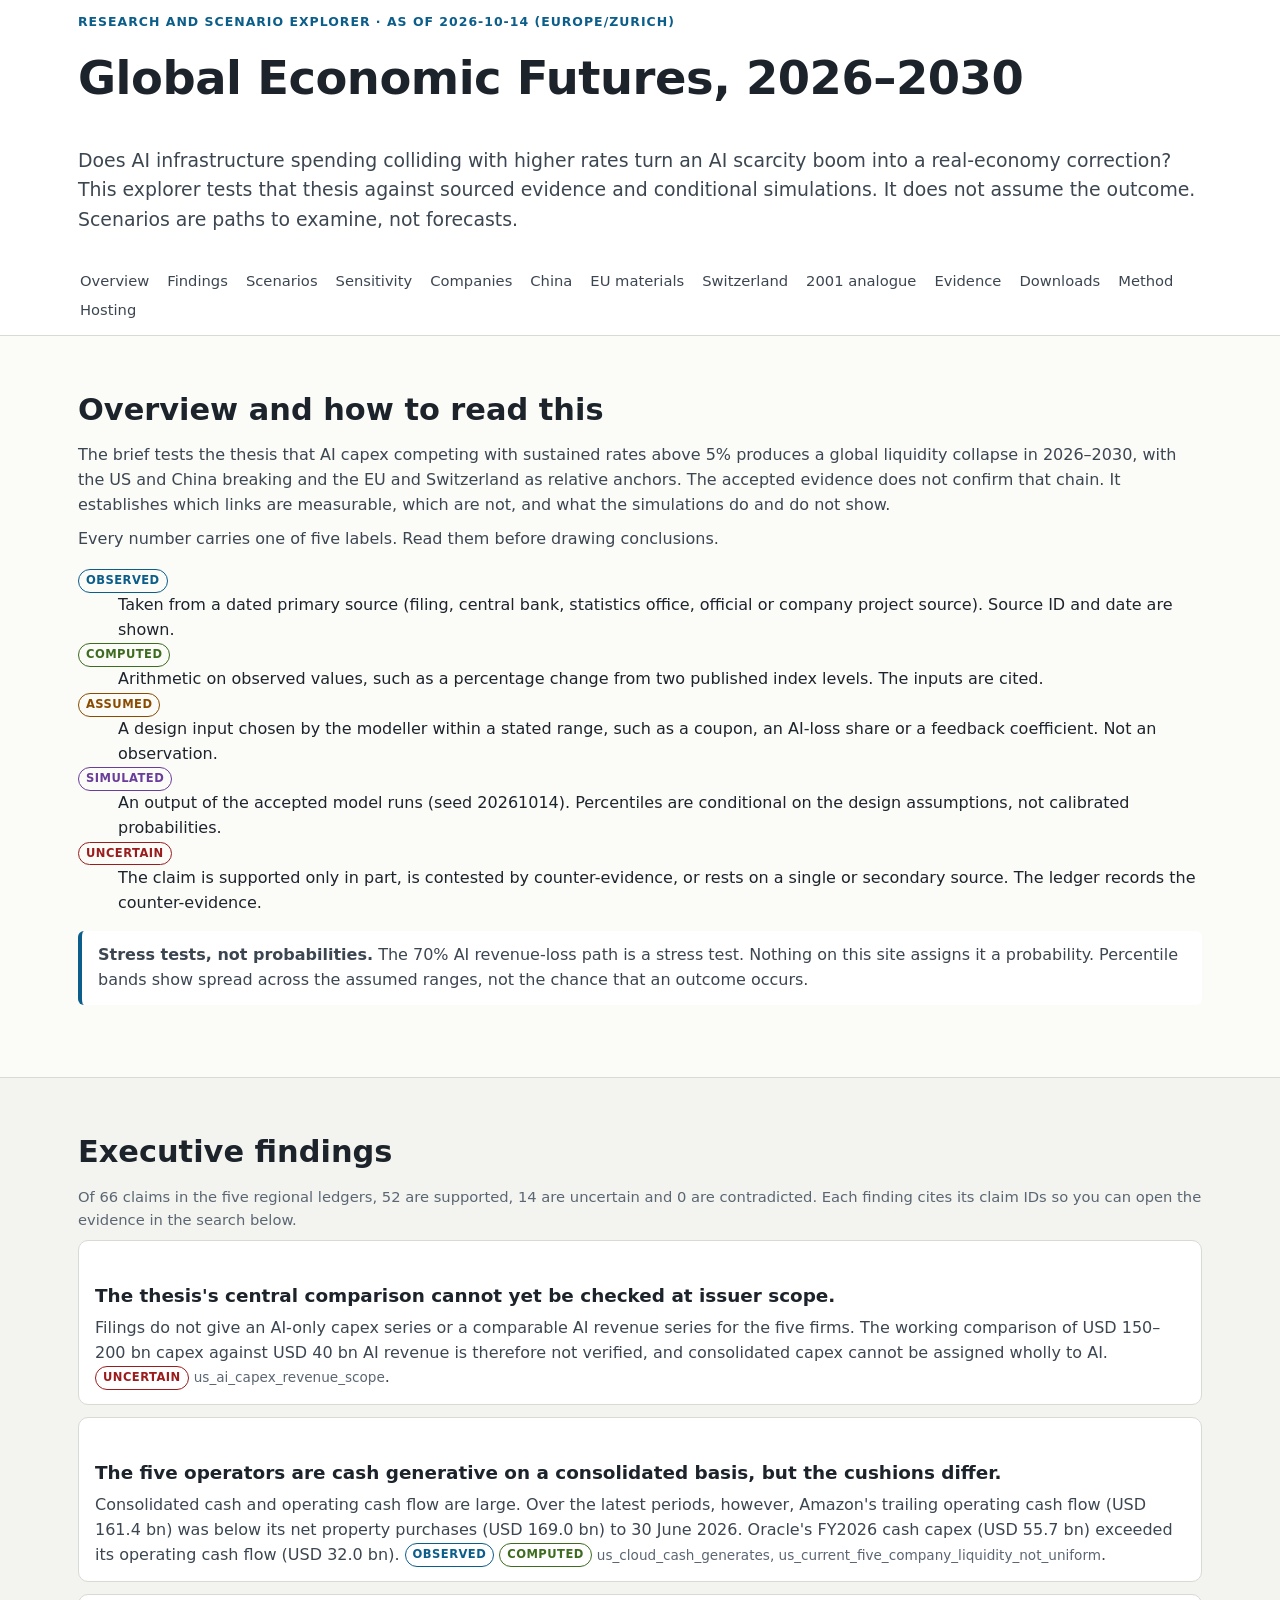
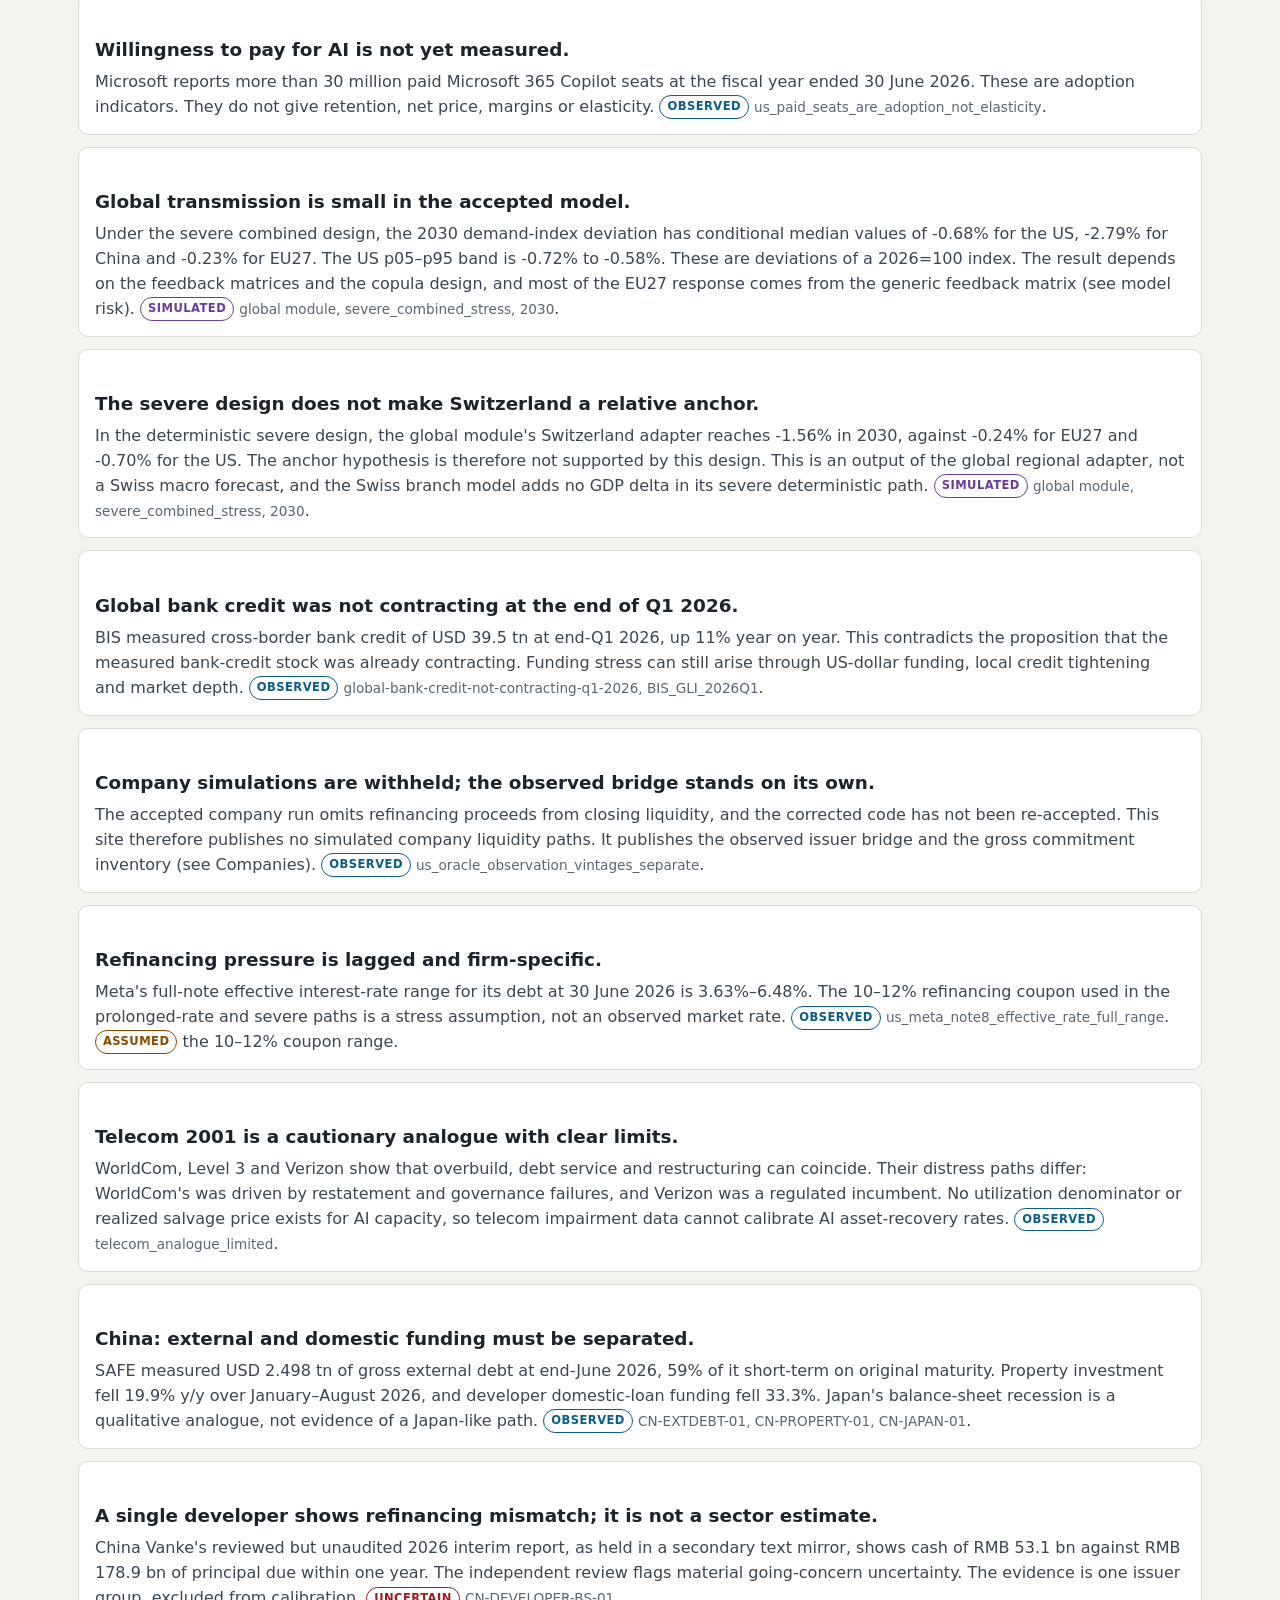
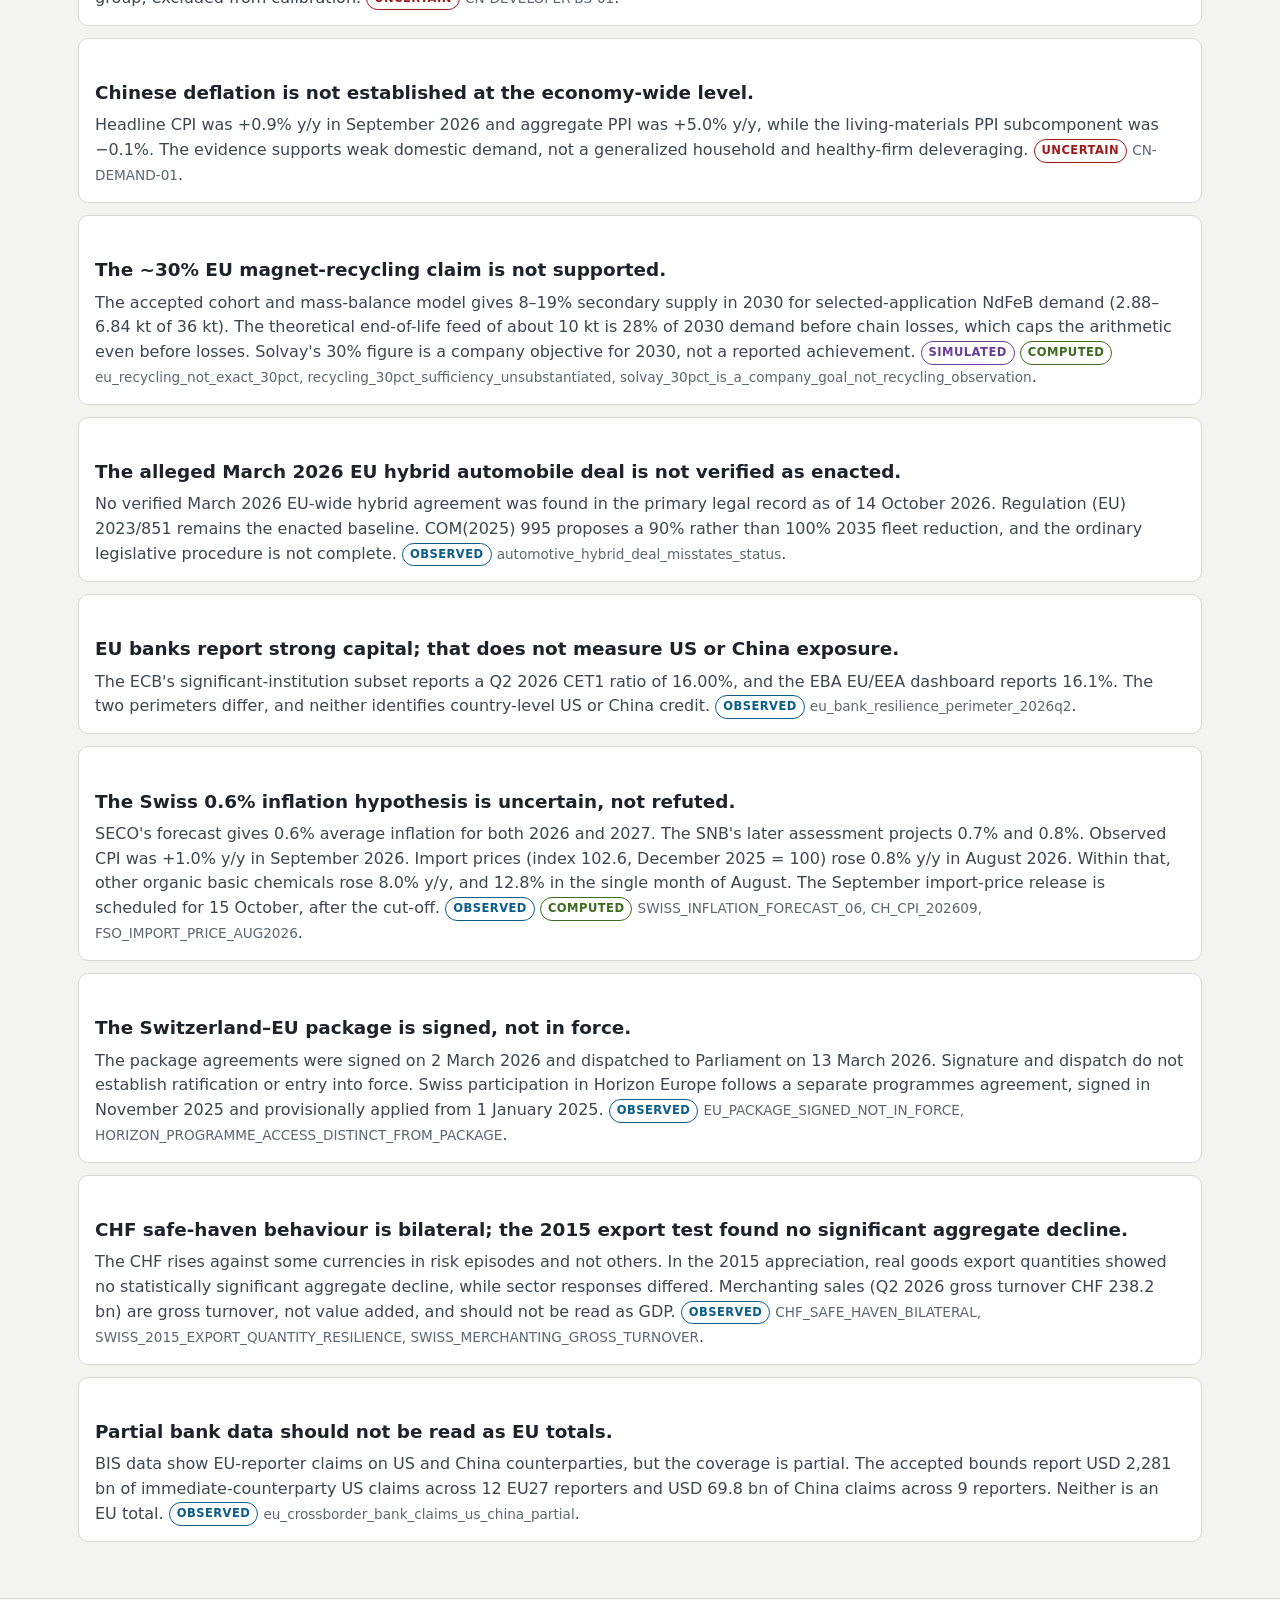
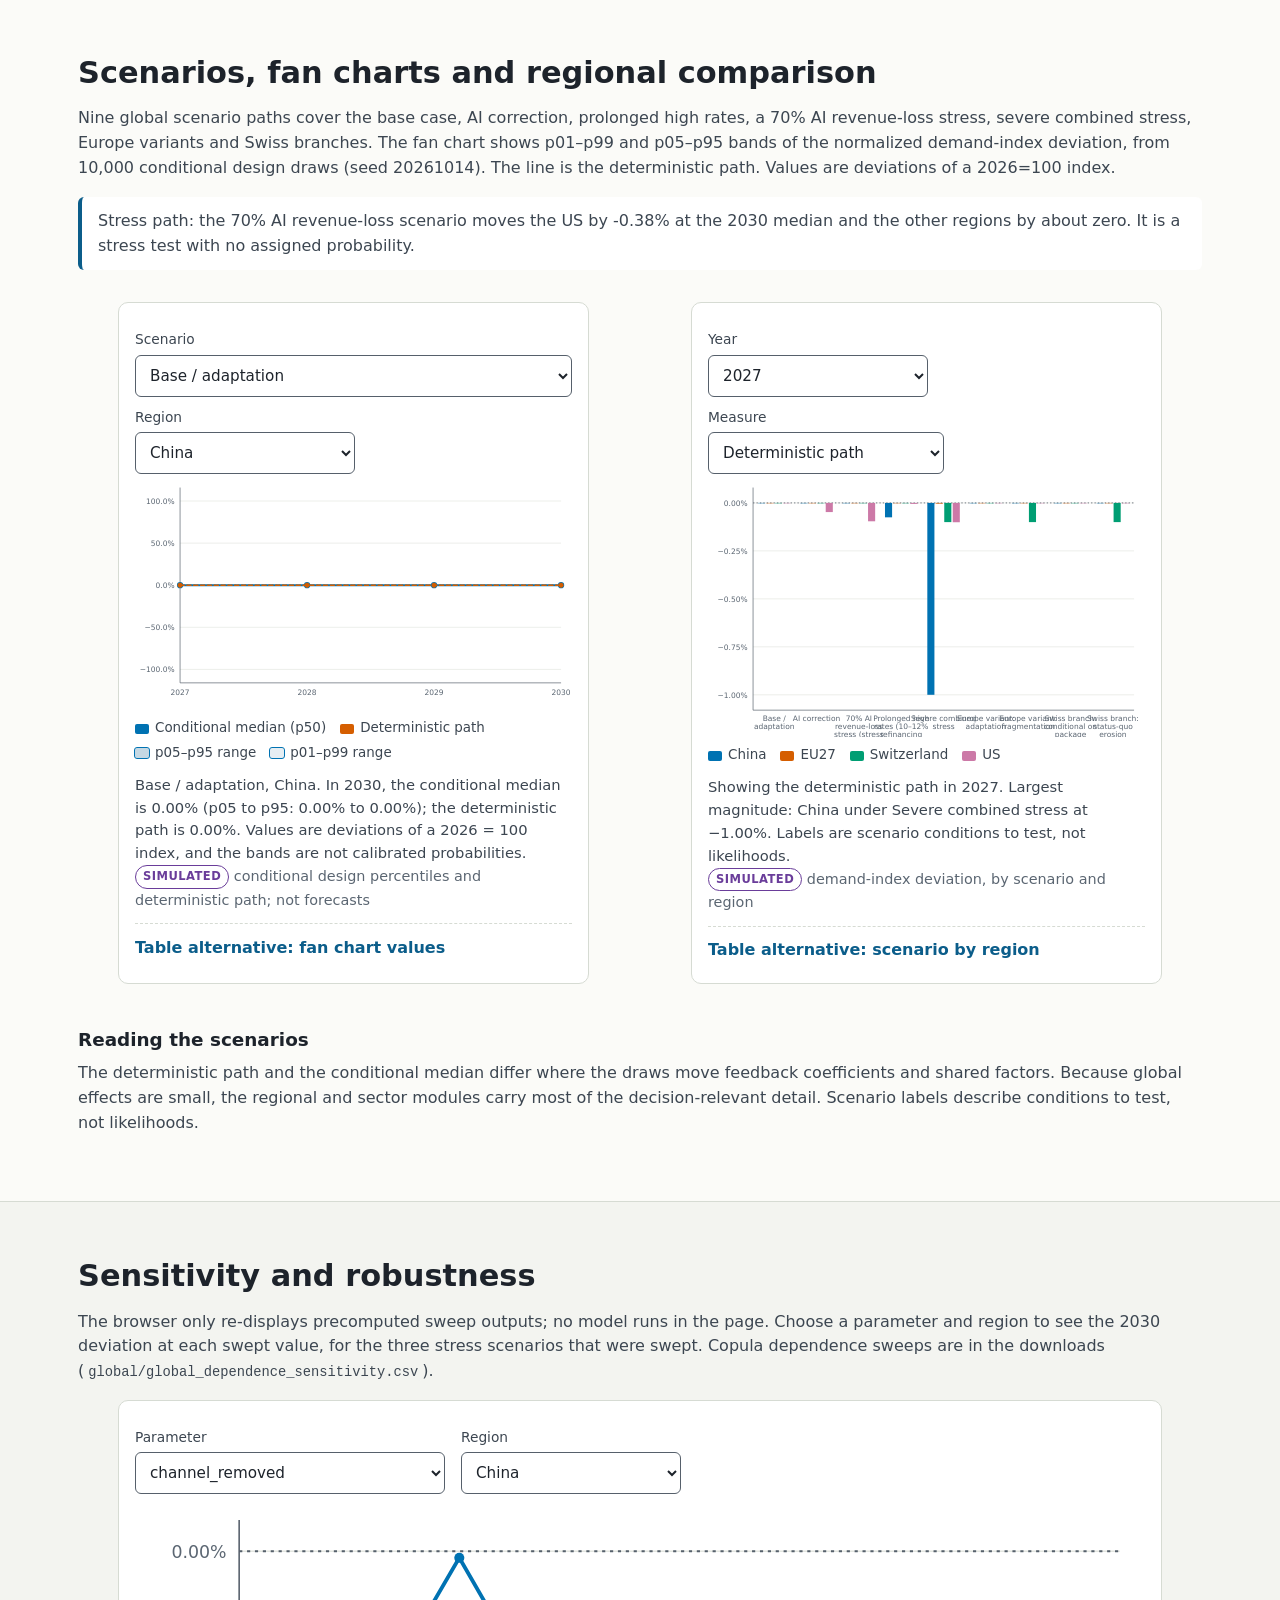
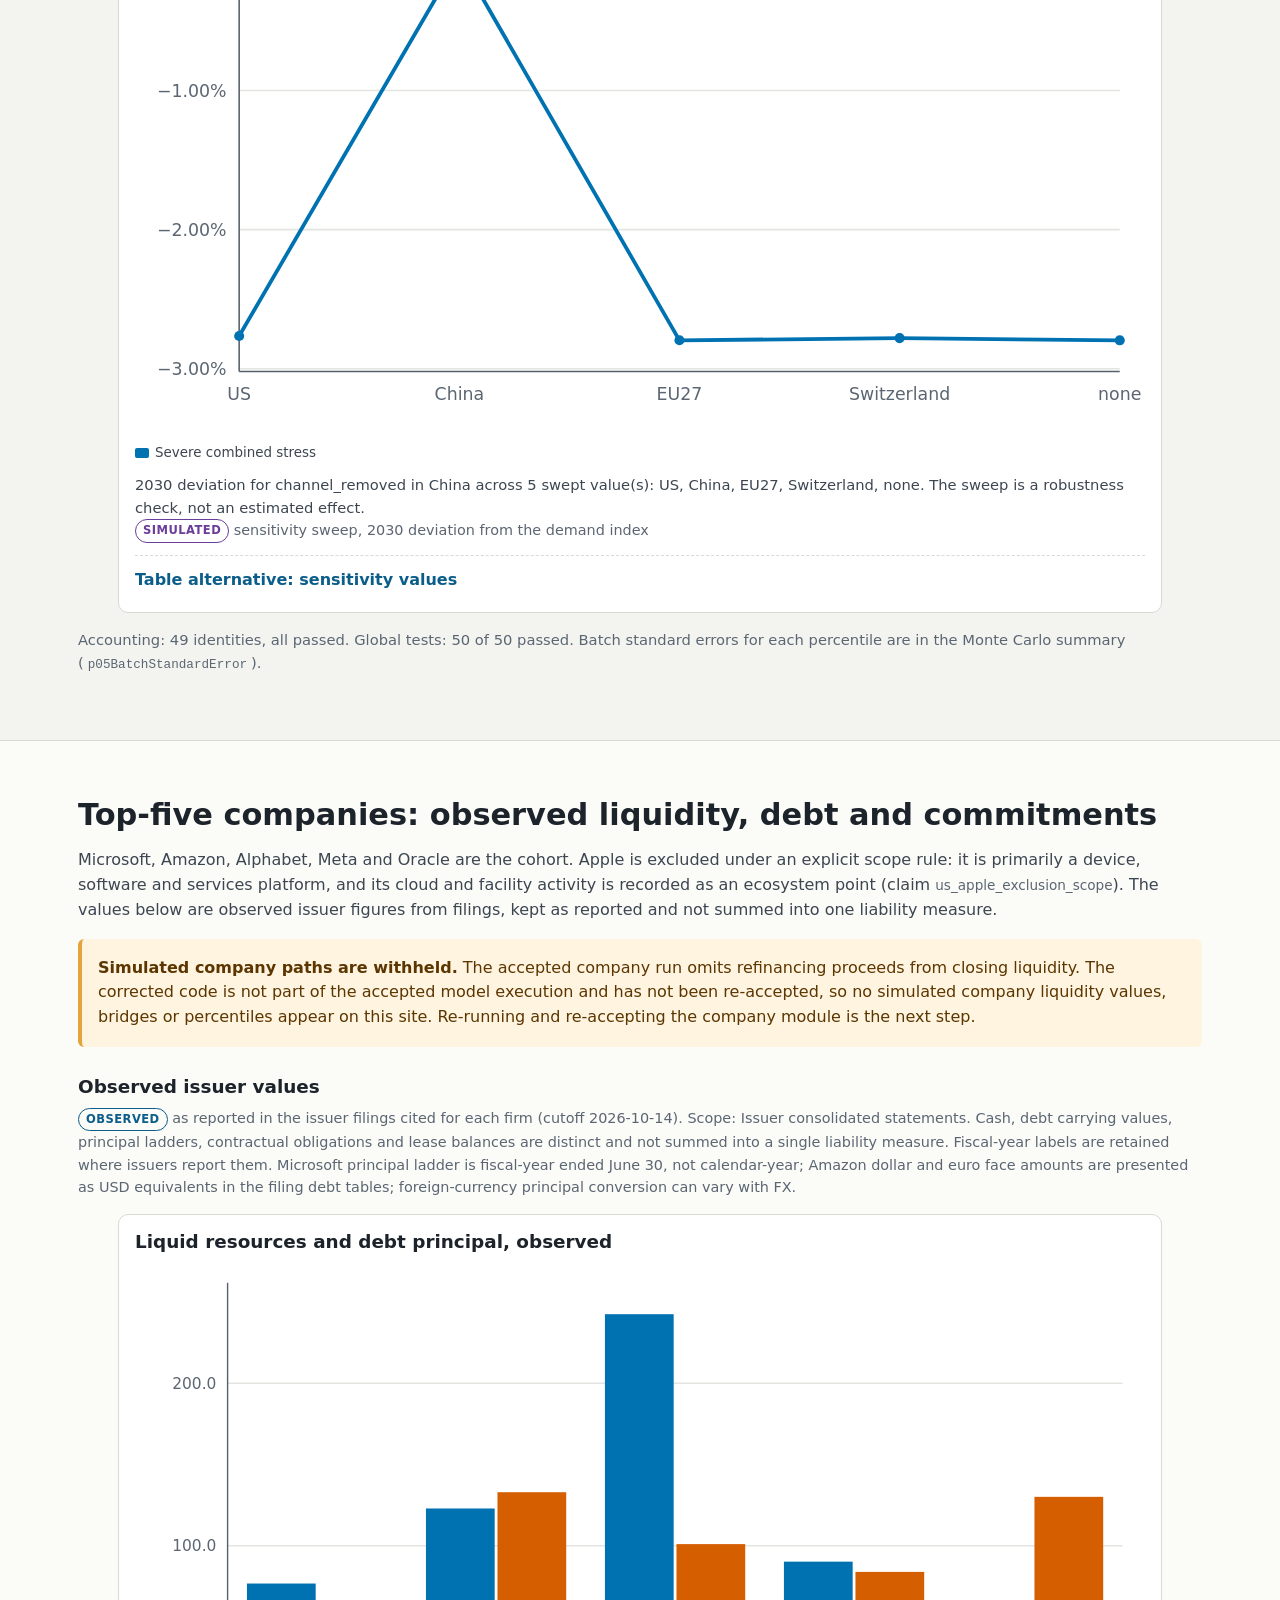
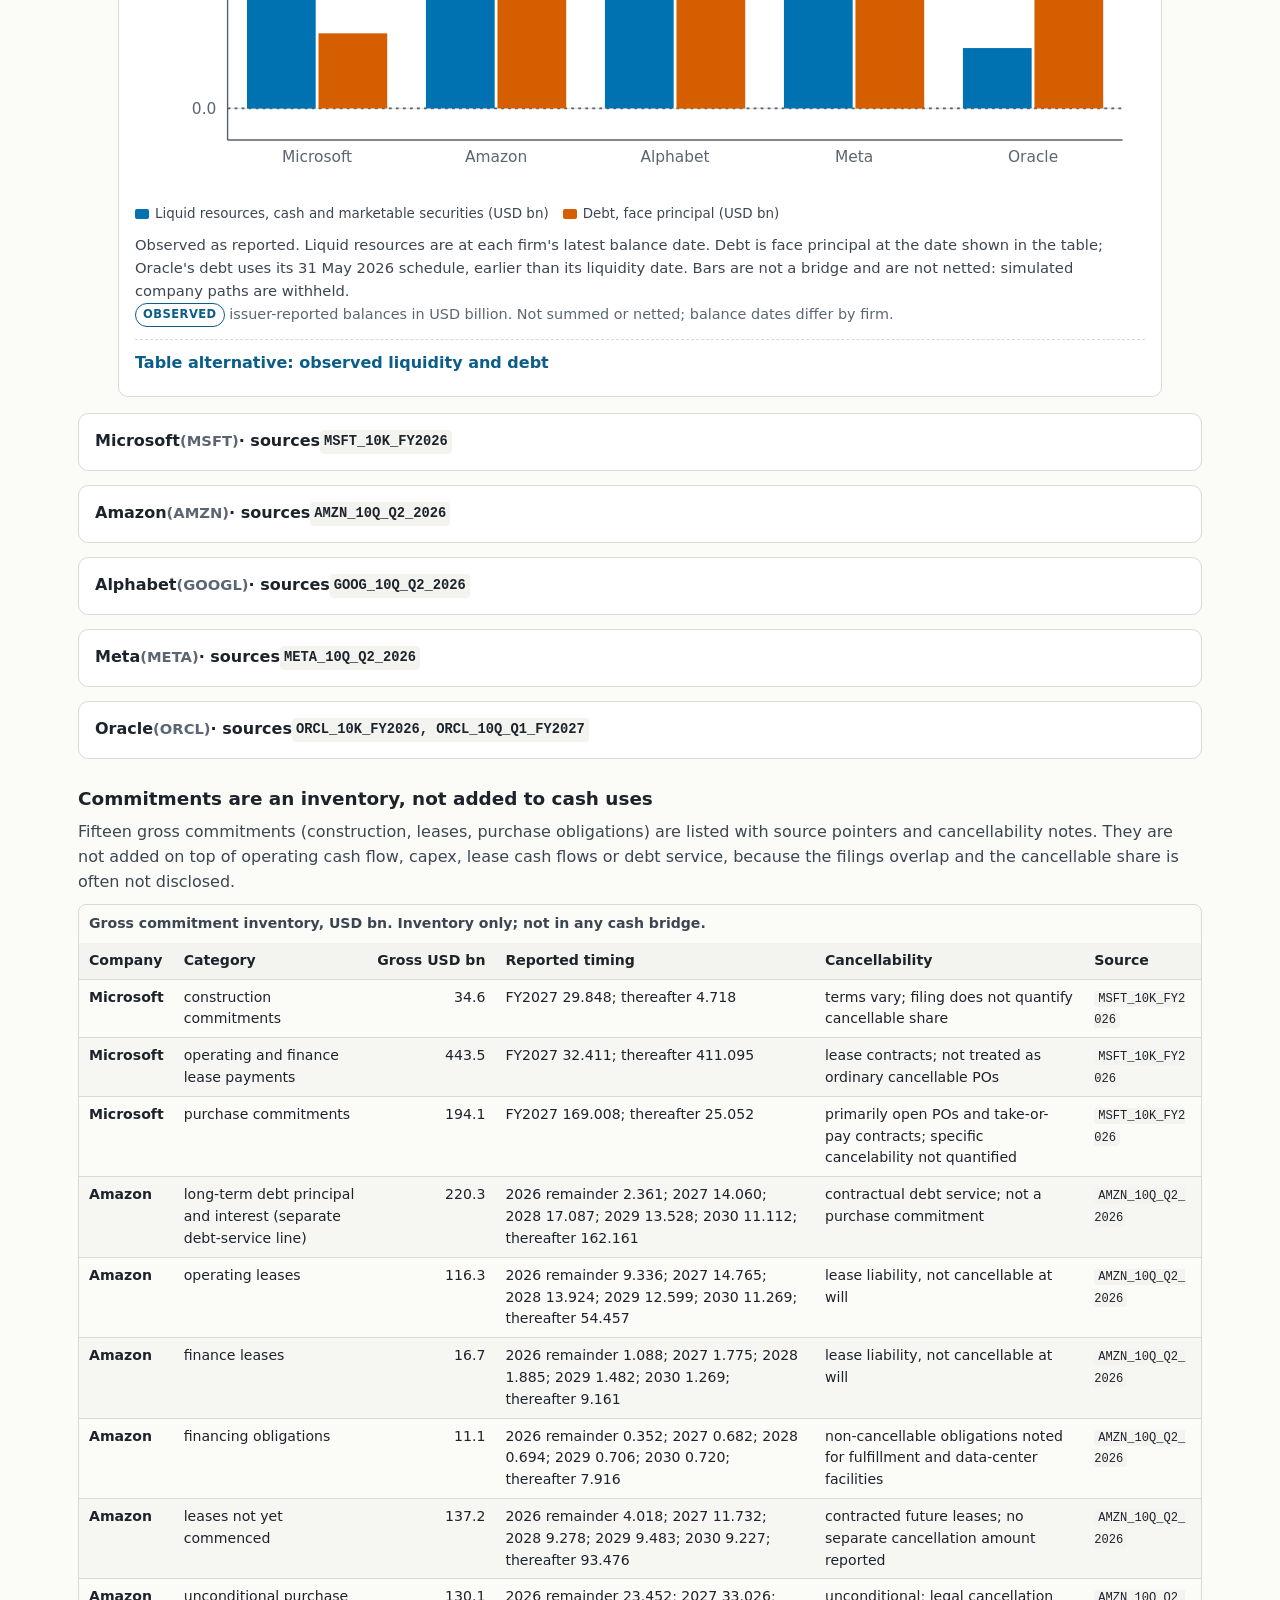
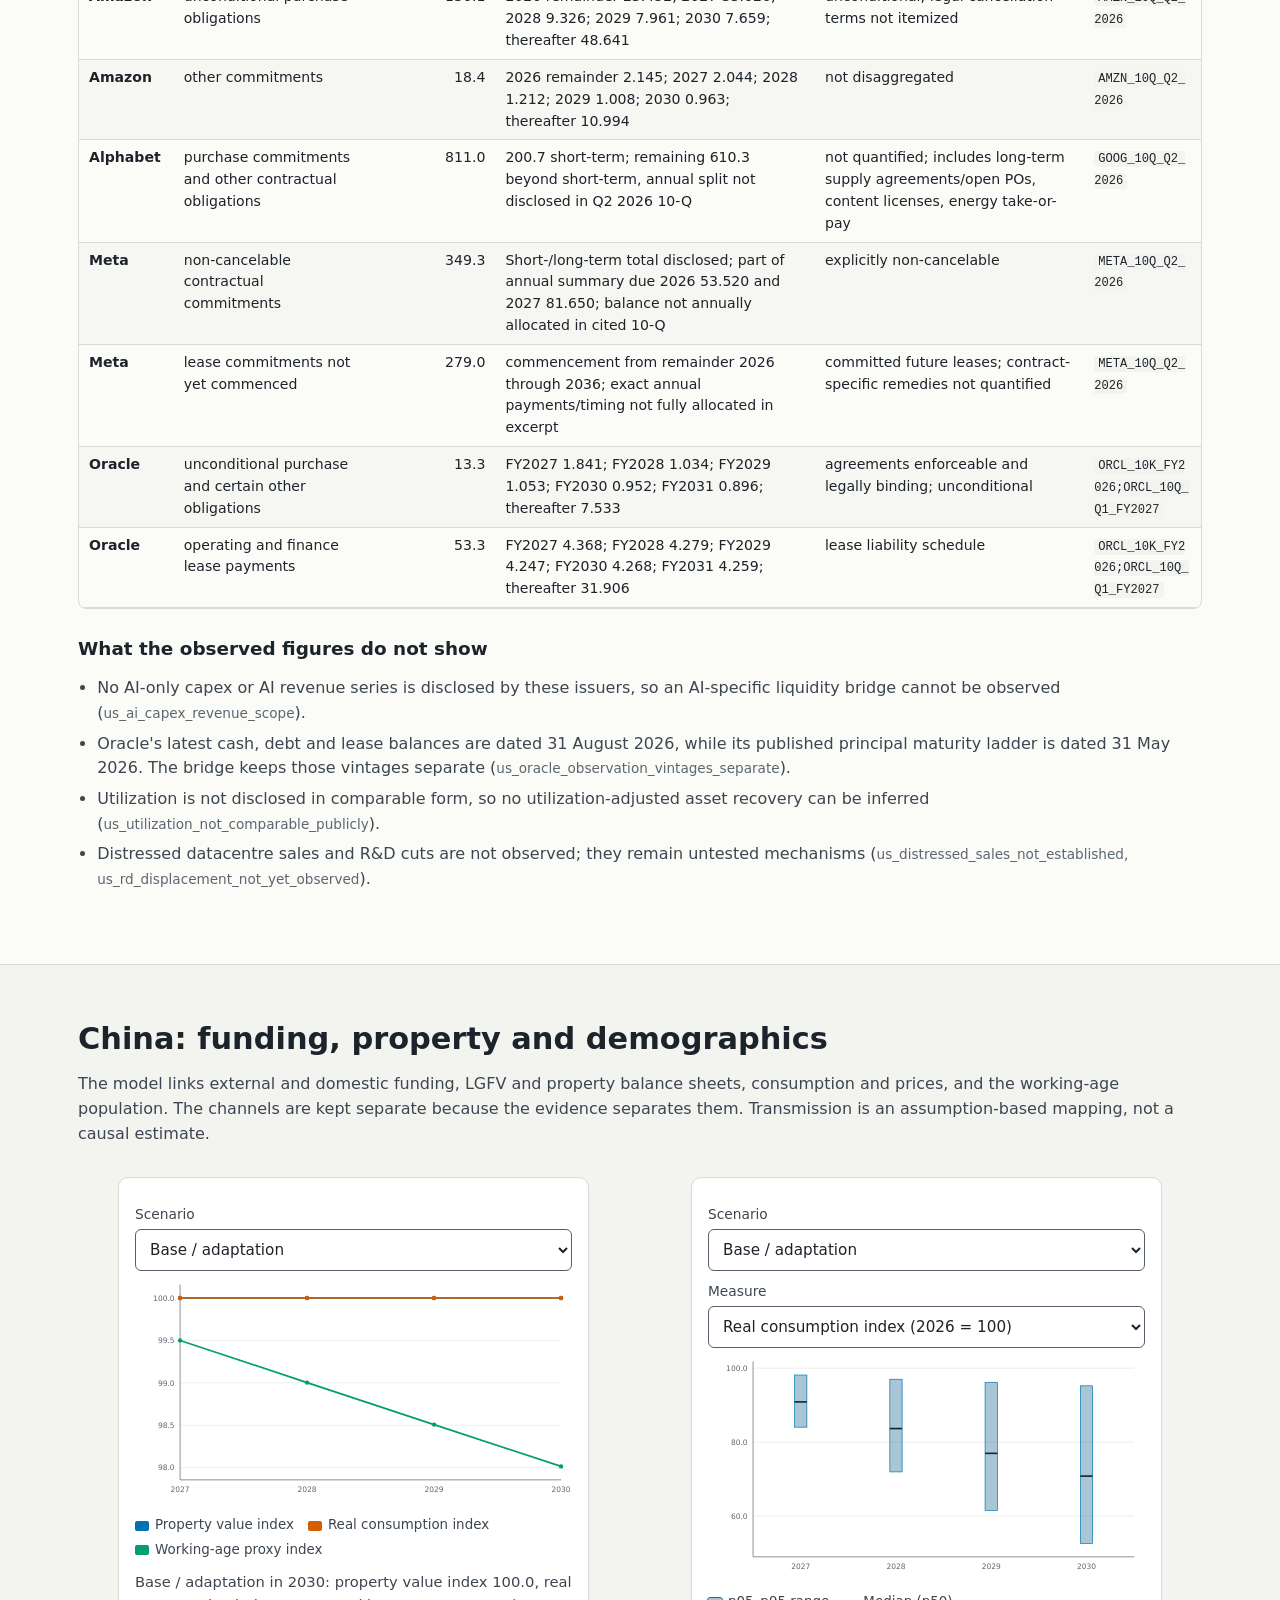
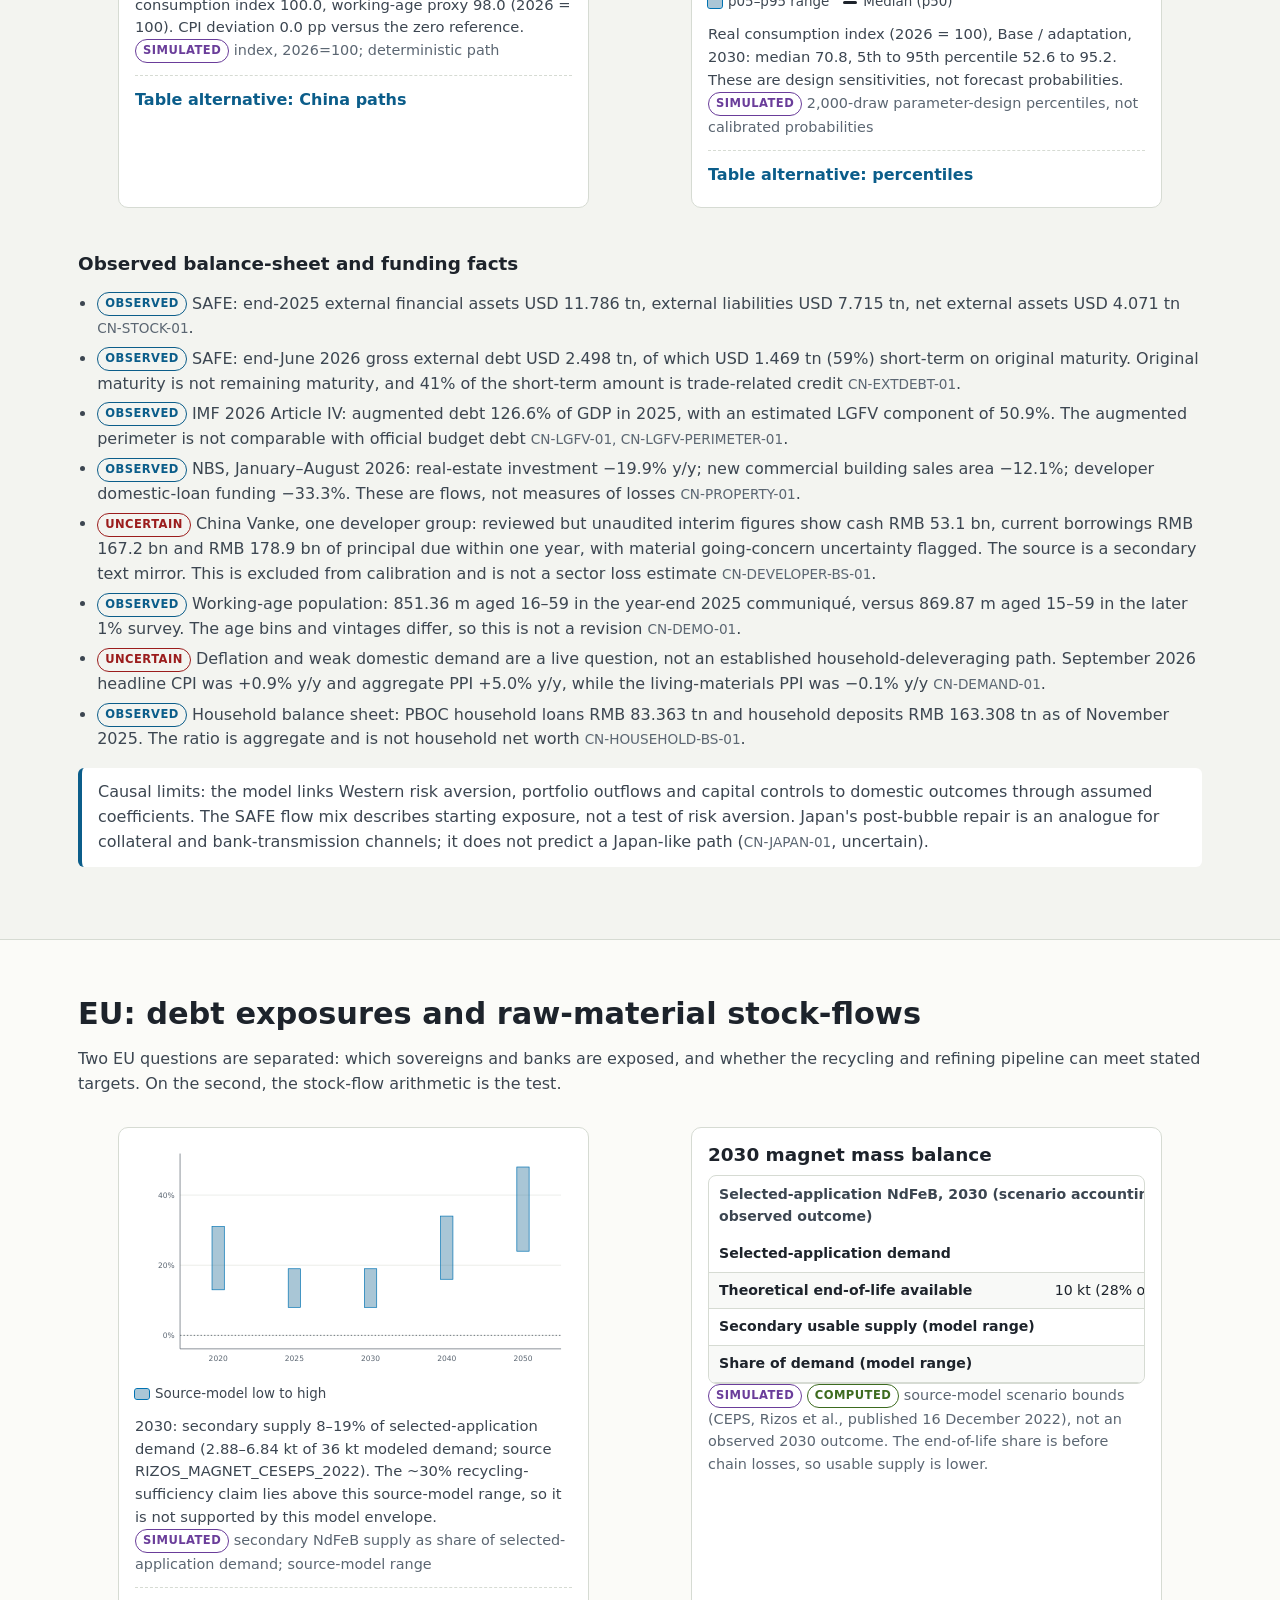
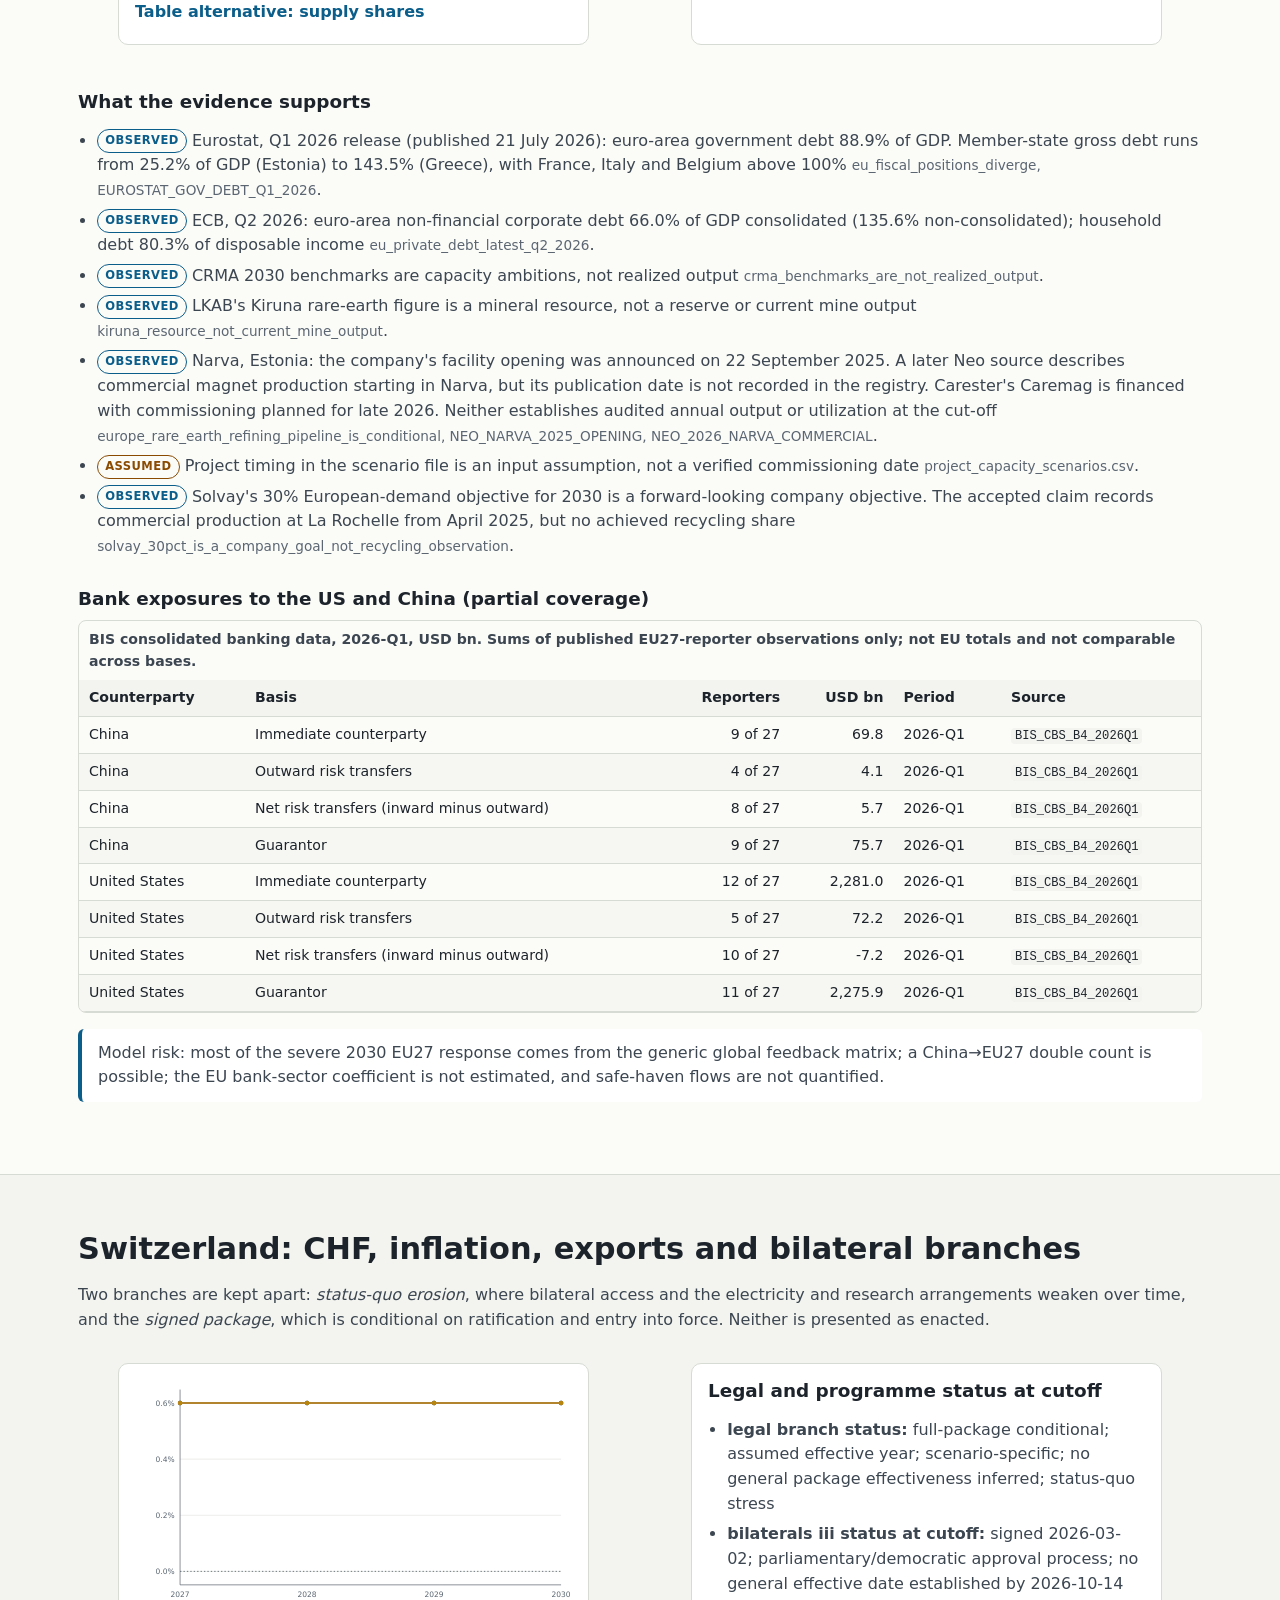
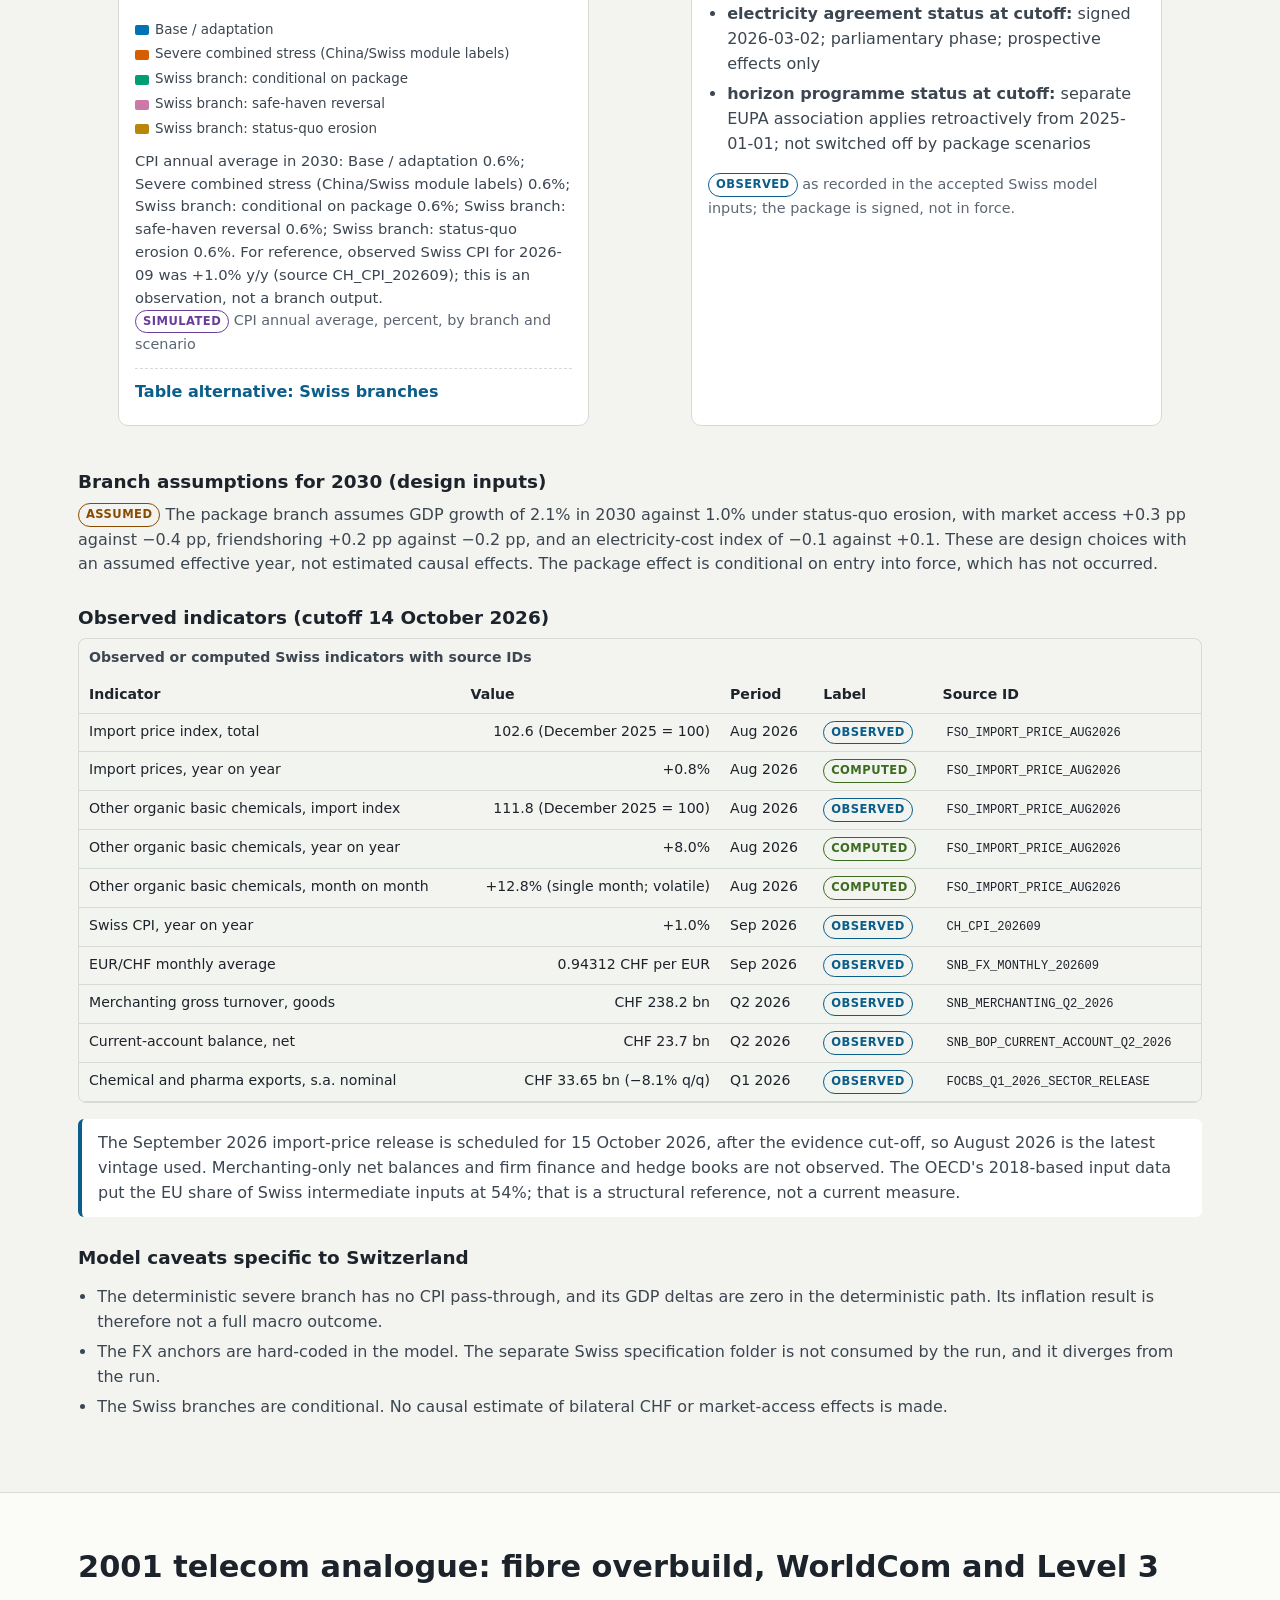
==== site/index.html @ 80d18c37 "Publish Global Economic Futures explorer" ====
<!doctype html>
<html lang="en">
<head>
<meta charset="utf-8">
<meta name="viewport" content="width=device-width, initial-scale=1">
<meta name="description" content="Global Economic Futures, 2026–2030: a research and scenario explorer with sourced claims, conditional simulations, company observations, EU raw-material stock-flows and Swiss branches. As of 2026-10-14, Europe/Zurich.">
<meta name="color-scheme" content="light dark">
<meta name="referrer" content="no-referrer">
<title>Global Economic Futures, 2026–2030 · Research and scenario explorer</title>
<link rel="stylesheet" href="styles.css">
</head>
<body>
<a class="skip-link" href="#main">Skip to content</a>
<header class="site-header" role="banner">
  <div class="wrap">
    <p class="kicker">Research and scenario explorer · as of 2026-10-14 (Europe/Zurich)</p>
    <h1>Global Economic Futures, 2026–2030</h1>
    <p class="lede">Does AI infrastructure spending colliding with higher rates turn an AI scarcity boom into a real-economy correction? This explorer tests that thesis against sourced evidence and conditional simulations. It does not assume the outcome. Scenarios are paths to examine, not forecasts.</p>
  </div>
  <nav class="primary-nav" aria-label="Primary">
    <div class="wrap"><ul><li><a href='#overview'>Overview</a></li><li><a href='#findings'>Findings</a></li><li><a href='#scenarios'>Scenarios</a></li><li><a href='#sensitivity'>Sensitivity</a></li><li><a href='#companies'>Companies</a></li><li><a href='#china'>China</a></li><li><a href='#eu'>EU materials</a></li><li><a href='#switzerland'>Switzerland</a></li><li><a href='#telecom'>2001 analogue</a></li><li><a href='#evidence'>Evidence</a></li><li><a href='#downloads'>Downloads</a></li><li><a href='#method'>Method</a></li><li><a href='#deployment'>Hosting</a></li></ul></div>
  </nav>
</header>

<main id="main" tabindex="-1">

<section id="overview" class="block" aria-labelledby="overview-h">
  <div class="wrap">
    <h2 id="overview-h">Overview and how to read this</h2>
    <p>The brief tests the thesis that AI capex competing with sustained rates above 5% produces a global liquidity collapse in 2026–2030, with the US and China breaking and the EU and Switzerland as relative anchors. The accepted evidence does not confirm that chain. It establishes which links are measurable, which are not, and what the simulations do and do not show.</p>
    <p>Every number carries one of five labels. Read them before drawing conclusions.</p>
    <dl class="legend">
      <div><dt><span class="tag tag-observed">Observed</span></dt><dd>Taken from a dated primary source (filing, central bank, statistics office, official or company project source). Source ID and date are shown.</dd></div>
      <div><dt><span class="tag tag-computed">Computed</span></dt><dd>Arithmetic on observed values, such as a percentage change from two published index levels. The inputs are cited.</dd></div>
      <div><dt><span class="tag tag-assumed">Assumed</span></dt><dd>A design input chosen by the modeller within a stated range, such as a coupon, an AI-loss share or a feedback coefficient. Not an observation.</dd></div>
      <div><dt><span class="tag tag-simulated">Simulated</span></dt><dd>An output of the accepted model runs (seed 20261014). Percentiles are conditional on the design assumptions, not calibrated probabilities.</dd></div>
      <div><dt><span class="tag tag-uncertain">Uncertain</span></dt><dd>The claim is supported only in part, is contested by counter-evidence, or rests on a single or secondary source. The ledger records the counter-evidence.</dd></div>
    </dl>
    <p class="callout" role="note"><strong>Stress tests, not probabilities.</strong> The 70% AI revenue-loss path is a stress test. Nothing on this site assigns it a probability. Percentile bands show spread across the assumed ranges, not the chance that an outcome occurs.</p>
  </div>
</section>

<section id="findings" class="block alt" aria-labelledby="findings-h">
  <div class="wrap">
    <h2 id="findings-h">Executive findings</h2>
    <p class="muted">Of 66 claims in the five regional ledgers, 52 are supported, 14 are uncertain and 0 are contradicted. Each finding cites its claim IDs so you can open the evidence in the search below.</p>
    <ol class="findings">
      <li><h3>The thesis's central comparison cannot yet be checked at issuer scope.</h3>
        <p>Filings do not give an AI-only capex series or a comparable AI revenue series for the five firms. The working comparison of USD 150–200 bn capex against USD 40 bn AI revenue is therefore not verified, and consolidated capex cannot be assigned wholly to AI. <span class="tag tag-uncertain">Uncertain</span> <span class="cite">us_ai_capex_revenue_scope</span>.</p></li>
      <li><h3>The five operators are cash generative on a consolidated basis, but the cushions differ.</h3>
        <p>Consolidated cash and operating cash flow are large. Over the latest periods, however, Amazon's trailing operating cash flow (USD 161.4 bn) was below its net property purchases (USD 169.0 bn) to 30 June 2026. Oracle's FY2026 cash capex (USD 55.7 bn) exceeded its operating cash flow (USD 32.0 bn). <span class="tag tag-observed">Observed</span> <span class="tag tag-computed">Computed</span> <span class="cite">us_cloud_cash_generates, us_current_five_company_liquidity_not_uniform</span>.</p></li>
      <li><h3>Willingness to pay for AI is not yet measured.</h3>
        <p>Microsoft reports more than 30 million paid Microsoft 365 Copilot seats at the fiscal year ended 30 June 2026. These are adoption indicators. They do not give retention, net price, margins or elasticity. <span class="tag tag-observed">Observed</span> <span class="cite">us_paid_seats_are_adoption_not_elasticity</span>.</p></li>
      <li><h3>Global transmission is small in the accepted model.</h3>
        <p>Under the severe combined design, the 2030 demand-index deviation has conditional median values of -0.68% for the US, -2.79% for China and -0.23% for EU27. The US p05–p95 band is -0.72% to -0.58%. These are deviations of a 2026=100 index. The result depends on the feedback matrices and the copula design, and most of the EU27 response comes from the generic feedback matrix (see model risk). <span class="tag tag-simulated">Simulated</span> <span class="cite">global module, severe_combined_stress, 2030</span>.</p></li>
      <li><h3>The severe design does not make Switzerland a relative anchor.</h3>
        <p>In the deterministic severe design, the global module's Switzerland adapter reaches -1.56% in 2030, against -0.24% for EU27 and -0.70% for the US. The anchor hypothesis is therefore not supported by this design. This is an output of the global regional adapter, not a Swiss macro forecast, and the Swiss branch model adds no GDP delta in its severe deterministic path. <span class="tag tag-simulated">Simulated</span> <span class="cite">global module, severe_combined_stress, 2030</span>.</p></li>
      <li><h3>Global bank credit was not contracting at the end of Q1 2026.</h3>
        <p>BIS measured cross-border bank credit of USD 39.5 tn at end-Q1 2026, up 11% year on year. This contradicts the proposition that the measured bank-credit stock was already contracting. Funding stress can still arise through US-dollar funding, local credit tightening and market depth. <span class="tag tag-observed">Observed</span> <span class="cite">global-bank-credit-not-contracting-q1-2026, BIS_GLI_2026Q1</span>.</p></li>
      <li><h3>Company simulations are withheld; the observed bridge stands on its own.</h3>
        <p>The accepted company run omits refinancing proceeds from closing liquidity, and the corrected code has not been re-accepted. This site therefore publishes no simulated company liquidity paths. It publishes the observed issuer bridge and the gross commitment inventory (see Companies). <span class="tag tag-observed">Observed</span> <span class="cite">us_oracle_observation_vintages_separate</span>.</p></li>
      <li><h3>Refinancing pressure is lagged and firm-specific.</h3>
        <p>Meta's full-note effective interest-rate range for its debt at 30 June 2026 is 3.63%–6.48%. The 10–12% refinancing coupon used in the prolonged-rate and severe paths is a stress assumption, not an observed market rate. <span class="tag tag-observed">Observed</span> <span class="cite">us_meta_note8_effective_rate_full_range</span>. <span class="tag tag-assumed">Assumed</span> the 10–12% coupon range.</p></li>
      <li><h3>Telecom 2001 is a cautionary analogue with clear limits.</h3>
        <p>WorldCom, Level 3 and Verizon show that overbuild, debt service and restructuring can coincide. Their distress paths differ: WorldCom's was driven by restatement and governance failures, and Verizon was a regulated incumbent. No utilization denominator or realized salvage price exists for AI capacity, so telecom impairment data cannot calibrate AI asset-recovery rates. <span class="tag tag-observed">Observed</span> <span class="cite">telecom_analogue_limited</span>.</p></li>
      <li><h3>China: external and domestic funding must be separated.</h3>
        <p>SAFE measured USD 2.498 tn of gross external debt at end-June 2026, 59% of it short-term on original maturity. Property investment fell 19.9% y/y over January–August 2026, and developer domestic-loan funding fell 33.3%. Japan's balance-sheet recession is a qualitative analogue, not evidence of a Japan-like path. <span class="tag tag-observed">Observed</span> <span class="cite">CN-EXTDEBT-01, CN-PROPERTY-01, CN-JAPAN-01</span>.</p></li>
      <li><h3>A single developer shows refinancing mismatch; it is not a sector estimate.</h3>
        <p>China Vanke's reviewed but unaudited 2026 interim report, as held in a secondary text mirror, shows cash of RMB 53.1 bn against RMB 178.9 bn of principal due within one year. The independent review flags material going-concern uncertainty. The evidence is one issuer group, excluded from calibration. <span class="tag tag-uncertain">Uncertain</span> <span class="cite">CN-DEVELOPER-BS-01</span>.</p></li>
      <li><h3>Chinese deflation is not established at the economy-wide level.</h3>
        <p>Headline CPI was +0.9% y/y in September 2026 and aggregate PPI was +5.0% y/y, while the living-materials PPI subcomponent was −0.1%. The evidence supports weak domestic demand, not a generalized household and healthy-firm deleveraging. <span class="tag tag-uncertain">Uncertain</span> <span class="cite">CN-DEMAND-01</span>.</p></li>
      <li><h3>The ~30% EU magnet-recycling claim is not supported.</h3>
        <p>The accepted cohort and mass-balance model gives 8–19% secondary supply in 2030 for selected-application NdFeB demand (2.88–6.84 kt of 36 kt). The theoretical end-of-life feed of about 10 kt is 28% of 2030 demand before chain losses, which caps the arithmetic even before losses. Solvay's 30% figure is a company objective for 2030, not a reported achievement. <span class="tag tag-simulated">Simulated</span> <span class="tag tag-computed">Computed</span> <span class="cite">eu_recycling_not_exact_30pct, recycling_30pct_sufficiency_unsubstantiated, solvay_30pct_is_a_company_goal_not_recycling_observation</span>.</p></li>
      <li><h3>The alleged March 2026 EU hybrid automobile deal is not verified as enacted.</h3>
        <p>No verified March 2026 EU-wide hybrid agreement was found in the primary legal record as of 14 October 2026. Regulation (EU) 2023/851 remains the enacted baseline. COM(2025) 995 proposes a 90% rather than 100% 2035 fleet reduction, and the ordinary legislative procedure is not complete. <span class="tag tag-observed">Observed</span> <span class="cite">automotive_hybrid_deal_misstates_status</span>.</p></li>
      <li><h3>EU banks report strong capital; that does not measure US or China exposure.</h3>
        <p>The ECB's significant-institution subset reports a Q2 2026 CET1 ratio of 16.00%, and the EBA EU/EEA dashboard reports 16.1%. The two perimeters differ, and neither identifies country-level US or China credit. <span class="tag tag-observed">Observed</span> <span class="cite">eu_bank_resilience_perimeter_2026q2</span>.</p></li>
      <li><h3>The Swiss 0.6% inflation hypothesis is uncertain, not refuted.</h3>
        <p>SECO's forecast gives 0.6% average inflation for both 2026 and 2027. The SNB's later assessment projects 0.7% and 0.8%. Observed CPI was +1.0% y/y in September 2026. Import prices (index 102.6, December 2025 = 100) rose 0.8% y/y in August 2026. Within that, other organic basic chemicals rose 8.0% y/y, and 12.8% in the single month of August. The September import-price release is scheduled for 15 October, after the cut-off. <span class="tag tag-observed">Observed</span> <span class="tag tag-computed">Computed</span> <span class="cite">SWISS_INFLATION_FORECAST_06, CH_CPI_202609, FSO_IMPORT_PRICE_AUG2026</span>.</p></li>
      <li><h3>The Switzerland–EU package is signed, not in force.</h3>
        <p>The package agreements were signed on 2 March 2026 and dispatched to Parliament on 13 March 2026. Signature and dispatch do not establish ratification or entry into force. Swiss participation in Horizon Europe follows a separate programmes agreement, signed in November 2025 and provisionally applied from 1 January 2025. <span class="tag tag-observed">Observed</span> <span class="cite">EU_PACKAGE_SIGNED_NOT_IN_FORCE, HORIZON_PROGRAMME_ACCESS_DISTINCT_FROM_PACKAGE</span>.</p></li>
      <li><h3>CHF safe-haven behaviour is bilateral; the 2015 export test found no significant aggregate decline.</h3>
        <p>The CHF rises against some currencies in risk episodes and not others. In the 2015 appreciation, real goods export quantities showed no statistically significant aggregate decline, while sector responses differed. Merchanting sales (Q2 2026 gross turnover CHF 238.2 bn) are gross turnover, not value added, and should not be read as GDP. <span class="tag tag-observed">Observed</span> <span class="cite">CHF_SAFE_HAVEN_BILATERAL, SWISS_2015_EXPORT_QUANTITY_RESILIENCE, SWISS_MERCHANTING_GROSS_TURNOVER</span>.</p></li>
      <li><h3>Partial bank data should not be read as EU totals.</h3>
        <p>BIS data show EU-reporter claims on US and China counterparties, but the coverage is partial. The accepted bounds report USD 2,281 bn of immediate-counterparty US claims across 12 EU27 reporters and USD 69.8 bn of China claims across 9 reporters. Neither is an EU total. <span class="tag tag-observed">Observed</span> <span class="cite">eu_crossborder_bank_claims_us_china_partial</span>.</p></li>
    </ol>
  </div>
</section>

<section id="scenarios" class="block" aria-labelledby="scenarios-h">
  <div class="wrap">
    <h2 id="scenarios-h">Scenarios, fan charts and regional comparison</h2>
    <p>Nine global scenario paths cover the base case, AI correction, prolonged high rates, a 70% AI revenue-loss stress, severe combined stress, Europe variants and Swiss branches. The fan chart shows p01–p99 and p05–p95 bands of the normalized demand-index deviation, from 10,000 conditional design draws (seed 20261014). The line is the deterministic path. Values are deviations of a 2026=100 index.</p>
    <p class="callout">Stress path: the 70% AI revenue-loss scenario moves the US by -0.38% at the 2030 median and the other regions by about zero. It is a stress test with no assigned probability.</p>
    <div class="chart-grid">
      <figure class="chart-card">
        <div class="controls">
          <label>Scenario <select id="fan-scenario" data-fill="scenarios"></select></label>
          <label>Region <select id="fan-region" data-fill="regions"></select></label>
        </div>
        <div class="chart" id="fan-chart" data-chart="fan"></div>
        <figcaption id="fan-caption" class="chart-desc"></figcaption>
        <div class="tagline"><span class="tag tag-simulated">Simulated</span> conditional design percentiles and deterministic path; not forecasts</div>
        <details class="table-alt"><summary>Table alternative: fan chart values</summary><div id="fan-table"></div></details>
      </figure>
      <figure class="chart-card">
        <div class="controls">
          <label>Year <select id="bar-year" data-fill="years"></select></label>
          <label>Measure <select id="bar-measure"><option value="close_level_deviation_fraction">Deterministic path</option><option value="p50">Conditional median (p50)</option></select></label>
        </div>
        <div class="chart" id="bar-chart" data-chart="scen-bars"></div>
        <figcaption id="bar-caption" class="chart-desc"></figcaption>
        <div class="tagline"><span class="tag tag-simulated">Simulated</span> demand-index deviation, by scenario and region</div>
        <details class="table-alt"><summary>Table alternative: scenario by region</summary><div id="bar-table"></div></details>
      </figure>
    </div>
    <h3>Reading the scenarios</h3>
    <p>The deterministic path and the conditional median differ where the draws move feedback coefficients and shared factors. Because global effects are small, the regional and sector modules carry most of the decision-relevant detail. Scenario labels describe conditions to test, not likelihoods.</p>
  </div>
</section>

<section id="sensitivity" class="block alt" aria-labelledby="sens-h">
  <div class="wrap">
    <h2 id="sens-h">Sensitivity and robustness</h2>
    <p>The browser only re-displays precomputed sweep outputs; no model runs in the page. Choose a parameter and region to see the 2030 deviation at each swept value, for the three stress scenarios that were swept. Copula dependence sweeps are in the downloads (<code>global/global_dependence_sensitivity.csv</code>).</p>
    <figure class="chart-card wide">
      <div class="controls">
        <label>Parameter <select id="sens-param" data-fill="sens-params"></select></label>
        <label>Region <select id="sens-region" data-fill="regions"></select></label>
      </div>
      <div class="chart" id="sens-chart" data-chart="sens"></div>
      <figcaption id="sens-caption" class="chart-desc"></figcaption>
      <div class="tagline"><span class="tag tag-simulated">Simulated</span> sensitivity sweep, 2030 deviation from the demand index</div>
      <details class="table-alt"><summary>Table alternative: sensitivity values</summary><div id="sens-table"></div></details>
    </figure>
    <p class="muted">Accounting: 49 identities, all passed. Global tests: 50 of 50 passed. Batch standard errors for each percentile are in the Monte Carlo summary (<code>p05BatchStandardError</code>).</p>
  </div>
</section>

<section id="companies" class="block" aria-labelledby="co-h">
  <div class="wrap">
    <h2 id="co-h">Top-five companies: observed liquidity, debt and commitments</h2>
    <p>Microsoft, Amazon, Alphabet, Meta and Oracle are the cohort. Apple is excluded under an explicit scope rule: it is primarily a device, software and services platform, and its cloud and facility activity is recorded as an ecosystem point (claim <span class="cite">us_apple_exclusion_scope</span>). The values below are observed issuer figures from filings, kept as reported and not summed into one liability measure.</p>
    <div class="callout warn" role="note">
      <p><strong>Simulated company paths are withheld.</strong> The accepted company run omits refinancing proceeds from closing liquidity. The corrected code is not part of the accepted model execution and has not been re-accepted, so no simulated company liquidity values, bridges or percentiles appear on this site. Re-running and re-accepting the company module is the next step.</p>
    </div>
    <h3>Observed issuer values</h3>
    <p class="tagline"><span class="tag tag-observed">Observed</span> as reported in the issuer filings cited for each firm (cutoff 2026-10-14). Scope: Issuer consolidated statements. Cash, debt carrying values, principal ladders, contractual obligations and lease balances are distinct and not summed into a single liability measure. Fiscal-year labels are retained where issuers report them. Microsoft principal ladder is fiscal-year ended June 30, not calendar-year; Amazon dollar and euro face amounts are presented as USD equivalents in the filing debt tables; foreign-currency principal conversion can vary with FX.</p>
    <figure class="chart-card wide">
      <h3>Liquid resources and debt principal, observed</h3>
      <div class="chart" id="co-chart" data-chart="co-bars"></div>
      <figcaption id="co-caption" class="chart-desc"></figcaption>
      <div class="tagline"><span class="tag tag-observed">Observed</span> issuer-reported balances in USD billion. Not summed or netted; balance dates differ by firm.</div>
      <details class="table-alt"><summary>Table alternative: observed liquidity and debt</summary><div id="co-table"></div></details>
    </figure>
    <details class='co-block'><summary><strong>Microsoft</strong> <span class='muted'>(MSFT)</span> · sources <code>MSFT_10K_FY2026</code></summary><div class='table-wrap'><table class='data'><caption>Observed issuer values as reported. Balance dates and fiscal years differ by firm.</caption><thead><tr><th scope='col'>Item</th><th scope='col' class='num'>Value</th><th scope='col'>Unit</th><th scope='col'>Period or note</th></tr></thead><tbody><tr><th scope='row'>balance date</th><td class='num'>2026-06-30</td><td></td><td></td></tr><tr><th scope='row'>cash and cash equivalents</th><td class='num'>20.935</td><td>USD billion</td><td></td></tr><tr><th scope='row'>short term investments</th><td class='num'>55.908</td><td>USD billion</td><td></td></tr><tr><th scope='row'>liquid resources total</th><td class='num'>76.843</td><td>USD billion</td><td></td></tr><tr><th scope='row'>restricted cash</th><td class='num'>not reported</td><td>USD billion</td><td>not separately quantified in cited balance-sheet table</td></tr><tr><th scope='row'>debt current carrying</th><td class='num'>9.227</td><td>USD billion</td><td></td></tr><tr><th scope='row'>debt long term carrying</th><td class='num'>31.067</td><td>USD billion</td><td></td></tr><tr><th scope='row'>debt carrying total</th><td class='num'>40.294</td><td>USD billion</td><td></td></tr><tr><th scope='row'>debt face principal total</th><td class='num'>46.136</td><td>USD billion</td><td></td></tr><tr><th scope='row'>finance lease liability carrying</th><td class='num'>66.594</td><td>USD billion</td><td></td></tr><tr><th scope='row'>finance lease principal cash paid</th><td class='num'>3.101</td><td>USD billion</td><td>FY2026 ended 2026-06-30</td></tr></tbody></table></div></details><details class='co-block'><summary><strong>Amazon</strong> <span class='muted'>(AMZN)</span> · sources <code>AMZN_10Q_Q2_2026</code></summary><div class='table-wrap'><table class='data'><caption>Observed issuer values as reported. Balance dates and fiscal years differ by firm.</caption><thead><tr><th scope='col'>Item</th><th scope='col' class='num'>Value</th><th scope='col'>Unit</th><th scope='col'>Period or note</th></tr></thead><tbody><tr><th scope='row'>balance date</th><td class='num'>2026-06-30</td><td></td><td></td></tr><tr><th scope='row'>cash and cash equivalents</th><td class='num'>78.213</td><td>USD billion</td><td></td></tr><tr><th scope='row'>marketable securities</th><td class='num'>44.775</td><td>USD billion</td><td></td></tr><tr><th scope='row'>liquid resources total</th><td class='num'>122.988</td><td>USD billion</td><td></td></tr><tr><th scope='row'>restricted cash</th><td class='num'>2.714</td><td>USD billion</td><td></td></tr><tr><th scope='row'>debt current carrying</th><td class='num'>3.330</td><td>USD billion</td><td></td></tr><tr><th scope='row'>debt long term carrying</th><td class='num'>128.894</td><td>USD billion</td><td></td></tr><tr><th scope='row'>debt carrying total</th><td class='num'>132.224</td><td>USD billion</td><td></td></tr><tr><th scope='row'>debt face principal total</th><td class='num'>132.995</td><td>USD billion</td><td></td></tr><tr><th scope='row'>finance lease liability carrying</th><td class='num'>13.451</td><td>USD billion</td><td></td></tr><tr><th scope='row'>finance lease principal cash paid</th><td class='num'>1.599</td><td>USD billion</td><td>six months ended 2026-06-30</td></tr></tbody></table></div></details><details class='co-block'><summary><strong>Alphabet</strong> <span class='muted'>(GOOGL)</span> · sources <code>GOOG_10Q_Q2_2026</code></summary><div class='table-wrap'><table class='data'><caption>Observed issuer values as reported. Balance dates and fiscal years differ by firm.</caption><thead><tr><th scope='col'>Item</th><th scope='col' class='num'>Value</th><th scope='col'>Unit</th><th scope='col'>Period or note</th></tr></thead><tbody><tr><th scope='row'>balance date</th><td class='num'>2026-06-30</td><td></td><td></td></tr><tr><th scope='row'>cash and cash equivalents</th><td class='num'>55.911</td><td>USD billion</td><td></td></tr><tr><th scope='row'>marketable securities</th><td class='num'>186.563</td><td>USD billion</td><td></td></tr><tr><th scope='row'>liquid resources total</th><td class='num'>242.474</td><td>USD billion</td><td></td></tr><tr><th scope='row'>restricted cash</th><td class='num'>not reported</td><td>USD billion</td><td>not separately quantified in cited balance-sheet table</td></tr><tr><th scope='row'>debt current carrying</th><td class='num'>1.999</td><td>USD billion</td><td></td></tr><tr><th scope='row'>debt long term carrying</th><td class='num'>98.165</td><td>USD billion</td><td></td></tr><tr><th scope='row'>debt carrying total</th><td class='num'>100.164</td><td>USD billion</td><td></td></tr><tr><th scope='row'>debt face principal total</th><td class='num'>101.085</td><td>USD billion</td><td></td></tr><tr><th scope='row'>finance lease liability carrying</th><td class='num'>2.590</td><td>USD billion</td><td></td></tr><tr><th scope='row'>finance lease principal cash paid</th><td class='num'>0.840</td><td>USD billion</td><td>six months ended 2026-06-30</td></tr></tbody></table></div></details><details class='co-block'><summary><strong>Meta</strong> <span class='muted'>(META)</span> · sources <code>META_10Q_Q2_2026</code></summary><div class='table-wrap'><table class='data'><caption>Observed issuer values as reported. Balance dates and fiscal years differ by firm.</caption><thead><tr><th scope='col'>Item</th><th scope='col' class='num'>Value</th><th scope='col'>Unit</th><th scope='col'>Period or note</th></tr></thead><tbody><tr><th scope='row'>balance date</th><td class='num'>2026-06-30</td><td></td><td></td></tr><tr><th scope='row'>cash and cash equivalents</th><td class='num'>15.462</td><td>USD billion</td><td></td></tr><tr><th scope='row'>marketable securities</th><td class='num'>74.798</td><td>USD billion</td><td></td></tr><tr><th scope='row'>liquid resources total</th><td class='num'>90.260</td><td>USD billion</td><td></td></tr><tr><th scope='row'>restricted cash</th><td class='num'>13.809</td><td>USD billion</td><td></td></tr><tr><th scope='row'>debt current carrying</th><td class='num'>not reported</td><td></td><td></td></tr><tr><th scope='row'>debt long term carrying</th><td class='num'>83.664</td><td>USD billion</td><td></td></tr><tr><th scope='row'>debt carrying total</th><td class='num'>83.664</td><td>USD billion</td><td></td></tr><tr><th scope='row'>debt face principal total</th><td class='num'>84.000</td><td>USD billion</td><td></td></tr><tr><th scope='row'>finance lease liability carrying</th><td class='num'>not reported</td><td></td><td></td></tr><tr><th scope='row'>finance lease principal cash paid</th><td class='num'>1.805</td><td>USD billion</td><td>six months ended 2026-06-30</td></tr></tbody></table></div></details><details class='co-block'><summary><strong>Oracle</strong> <span class='muted'>(ORCL)</span> · sources <code>ORCL_10K_FY2026, ORCL_10Q_Q1_FY2027</code></summary><div class='table-wrap'><table class='data'><caption>Observed issuer values as reported. Balance dates and fiscal years differ by firm.</caption><thead><tr><th scope='col'>Item</th><th scope='col' class='num'>Value</th><th scope='col'>Unit</th><th scope='col'>Period or note</th></tr></thead><tbody><tr><th scope='row'>latest balance date</th><td class='num'>2026-08-31</td><td></td><td></td></tr><tr><th scope='row'>cash and cash equivalents</th><td class='num'>36.369</td><td>USD billion</td><td></td></tr><tr><th scope='row'>marketable securities</th><td class='num'>0.708</td><td>USD billion</td><td></td></tr><tr><th scope='row'>liquid resources total</th><td class='num'>37.077</td><td>USD billion</td><td></td></tr><tr><th scope='row'>restricted cash</th><td class='num'>not reported</td><td>USD billion</td><td>not separately quantified in cited current balance sheet</td></tr><tr><th scope='row'>current debt carrying</th><td class='num'>7.625</td><td>USD billion</td><td></td></tr><tr><th scope='row'>long term debt carrying</th><td class='num'>117.712</td><td>USD billion</td><td></td></tr><tr><th scope='row'>total debt carrying</th><td class='num'>125.337</td><td>USD billion</td><td></td></tr><tr><th scope='row'>annual debt schedule date</th><td class='num'>2026-05-31</td><td></td><td></td></tr><tr><th scope='row'>annual debt current carrying</th><td class='num'>7.199</td><td>USD billion</td><td></td></tr><tr><th scope='row'>annual debt long term carrying</th><td class='num'>122.342</td><td>USD billion</td><td></td></tr><tr><th scope='row'>annual debt carrying total</th><td class='num'>129.541</td><td>USD billion</td><td></td></tr><tr><th scope='row'>annual debt principal face total</th><td class='num'>130.105</td><td>USD billion</td><td></td></tr><tr><th scope='row'>finance lease liability carrying</th><td class='num'>9.185</td><td>USD billion</td><td></td></tr><tr><th scope='row'>finance lease principal cash paid</th><td class='num'>0.452</td><td>USD billion</td><td>FY2026 ended 2026-05-31</td></tr></tbody></table></div></details>
    <h3>Commitments are an inventory, not added to cash uses</h3>
    <p>Fifteen gross commitments (construction, leases, purchase obligations) are listed with source pointers and cancellability notes. They are not added on top of operating cash flow, capex, lease cash flows or debt service, because the filings overlap and the cancellable share is often not disclosed.</p>
    <div class="table-wrap"><table class="data">
      <caption>Gross commitment inventory, USD bn. Inventory only; not in any cash bridge.</caption>
      <thead><tr><th scope="col">Company</th><th scope="col">Category</th><th scope="col" class="num">Gross USD bn</th><th scope="col">Reported timing</th><th scope="col">Cancellability</th><th scope="col">Source</th></tr></thead>
      <tbody><tr><th scope='row'>Microsoft</th><td>construction commitments</td><td class='num'>34.6</td><td>FY2027 29.848; thereafter 4.718</td><td>terms vary; filing does not quantify cancellable share</td><td><code>MSFT_10K_FY2026</code></td></tr><tr><th scope='row'>Microsoft</th><td>operating and finance lease payments</td><td class='num'>443.5</td><td>FY2027 32.411; thereafter 411.095</td><td>lease contracts; not treated as ordinary cancellable POs</td><td><code>MSFT_10K_FY2026</code></td></tr><tr><th scope='row'>Microsoft</th><td>purchase commitments</td><td class='num'>194.1</td><td>FY2027 169.008; thereafter 25.052</td><td>primarily open POs and take-or-pay contracts; specific cancelability not quantified</td><td><code>MSFT_10K_FY2026</code></td></tr><tr><th scope='row'>Amazon</th><td>long-term debt principal and interest (separate debt-service line)</td><td class='num'>220.3</td><td>2026 remainder 2.361; 2027 14.060; 2028 17.087; 2029 13.528; 2030 11.112; thereafter 162.161</td><td>contractual debt service; not a purchase commitment</td><td><code>AMZN_10Q_Q2_2026</code></td></tr><tr><th scope='row'>Amazon</th><td>operating leases</td><td class='num'>116.3</td><td>2026 remainder 9.336; 2027 14.765; 2028 13.924; 2029 12.599; 2030 11.269; thereafter 54.457</td><td>lease liability, not cancellable at will</td><td><code>AMZN_10Q_Q2_2026</code></td></tr><tr><th scope='row'>Amazon</th><td>finance leases</td><td class='num'>16.7</td><td>2026 remainder 1.088; 2027 1.775; 2028 1.885; 2029 1.482; 2030 1.269; thereafter 9.161</td><td>lease liability, not cancellable at will</td><td><code>AMZN_10Q_Q2_2026</code></td></tr><tr><th scope='row'>Amazon</th><td>financing obligations</td><td class='num'>11.1</td><td>2026 remainder 0.352; 2027 0.682; 2028 0.694; 2029 0.706; 2030 0.720; thereafter 7.916</td><td>non-cancellable obligations noted for fulfillment and data-center facilities</td><td><code>AMZN_10Q_Q2_2026</code></td></tr><tr><th scope='row'>Amazon</th><td>leases not yet commenced</td><td class='num'>137.2</td><td>2026 remainder 4.018; 2027 11.732; 2028 9.278; 2029 9.483; 2030 9.227; thereafter 93.476</td><td>contracted future leases; no separate cancellation amount reported</td><td><code>AMZN_10Q_Q2_2026</code></td></tr><tr><th scope='row'>Amazon</th><td>unconditional purchase obligations</td><td class='num'>130.1</td><td>2026 remainder 23.452; 2027 33.026; 2028 9.326; 2029 7.961; 2030 7.659; thereafter 48.641</td><td>unconditional; legal cancellation terms not itemized</td><td><code>AMZN_10Q_Q2_2026</code></td></tr><tr><th scope='row'>Amazon</th><td>other commitments</td><td class='num'>18.4</td><td>2026 remainder 2.145; 2027 2.044; 2028 1.212; 2029 1.008; 2030 0.963; thereafter 10.994</td><td>not disaggregated</td><td><code>AMZN_10Q_Q2_2026</code></td></tr><tr><th scope='row'>Alphabet</th><td>purchase commitments and other contractual obligations</td><td class='num'>811.0</td><td>200.7 short-term; remaining 610.3 beyond short-term, annual split not disclosed in Q2 2026 10-Q</td><td>not quantified; includes long-term supply agreements/open POs, content licenses, energy take-or-pay</td><td><code>GOOG_10Q_Q2_2026</code></td></tr><tr><th scope='row'>Meta</th><td>non-cancelable contractual commitments</td><td class='num'>349.3</td><td>Short-/long-term total disclosed; part of annual summary due 2026 53.520 and 2027 81.650; balance not annually allocated in cited 10-Q</td><td>explicitly non-cancelable</td><td><code>META_10Q_Q2_2026</code></td></tr><tr><th scope='row'>Meta</th><td>lease commitments not yet commenced</td><td class='num'>279.0</td><td>commencement from remainder 2026 through 2036; exact annual payments/timing not fully allocated in excerpt</td><td>committed future leases; contract-specific remedies not quantified</td><td><code>META_10Q_Q2_2026</code></td></tr><tr><th scope='row'>Oracle</th><td>unconditional purchase and certain other obligations</td><td class='num'>13.3</td><td>FY2027 1.841; FY2028 1.034; FY2029 1.053; FY2030 0.952; FY2031 0.896; thereafter 7.533</td><td>agreements enforceable and legally binding; unconditional</td><td><code>ORCL_10K_FY2026;ORCL_10Q_Q1_FY2027</code></td></tr><tr><th scope='row'>Oracle</th><td>operating and finance lease payments</td><td class='num'>53.3</td><td>FY2027 4.368; FY2028 4.279; FY2029 4.247; FY2030 4.268; FY2031 4.259; thereafter 31.906</td><td>lease liability schedule</td><td><code>ORCL_10K_FY2026;ORCL_10Q_Q1_FY2027</code></td></tr></tbody>
    </table></div>
    <h3>What the observed figures do not show</h3>
    <ul class="bullets">
      <li>No AI-only capex or AI revenue series is disclosed by these issuers, so an AI-specific liquidity bridge cannot be observed (<span class="cite">us_ai_capex_revenue_scope</span>).</li>
      <li>Oracle's latest cash, debt and lease balances are dated 31 August 2026, while its published principal maturity ladder is dated 31 May 2026. The bridge keeps those vintages separate (<span class="cite">us_oracle_observation_vintages_separate</span>).</li>
      <li>Utilization is not disclosed in comparable form, so no utilization-adjusted asset recovery can be inferred (<span class="cite">us_utilization_not_comparable_publicly</span>).</li>
      <li>Distressed datacentre sales and R&amp;D cuts are not observed; they remain untested mechanisms (<span class="cite">us_distressed_sales_not_established, us_rd_displacement_not_yet_observed</span>).</li>
    </ul>
  </div>
</section>

<section id="china" class="block alt" aria-labelledby="cn-h">
  <div class="wrap">
    <h2 id="cn-h">China: funding, property and demographics</h2>
    <p>The model links external and domestic funding, LGFV and property balance sheets, consumption and prices, and the working-age population. The channels are kept separate because the evidence separates them. Transmission is an assumption-based mapping, not a causal estimate.</p>
    <div class="chart-grid">
      <figure class="chart-card">
        <div class="controls">
          <label>Scenario <select id="cn-scenario" data-fill="cn-scenarios"></select></label>
        </div>
        <div class="chart" id="cn-chart" data-chart="cn-lines"></div>
        <figcaption id="cn-caption" class="chart-desc"></figcaption>
        <div class="tagline"><span class="tag tag-simulated">Simulated</span> index, 2026=100; deterministic path</div>
        <details class="table-alt"><summary>Table alternative: China paths</summary><div id="cn-table"></div></details>
      </figure>
      <figure class="chart-card">
        <div class="controls">
          <label>Scenario <select id="cn-mc-scenario" data-fill="cn-mc-scenarios"></select></label>
          <label>Measure <select id="cn-metric" data-fill="cn-metrics"></select></label>
        </div>
        <div class="chart" id="cn-mc" data-chart="cn-range"></div>
        <figcaption id="cn-mc-caption" class="chart-desc"></figcaption>
        <div class="tagline"><span class="tag tag-simulated">Simulated</span> 2,000-draw parameter-design percentiles, not calibrated probabilities</div>
        <details class="table-alt"><summary>Table alternative: percentiles</summary><div id="cn-mc-table"></div></details>
      </figure>
    </div>
    <h3>Observed balance-sheet and funding facts</h3>
    <ul class="bullets">
      <li><span class="tag tag-observed">Observed</span> SAFE: end-2025 external financial assets USD 11.786 tn, external liabilities USD 7.715 tn, net external assets USD 4.071 tn <span class="cite">CN-STOCK-01</span>.</li>
      <li><span class="tag tag-observed">Observed</span> SAFE: end-June 2026 gross external debt USD 2.498 tn, of which USD 1.469 tn (59%) short-term on original maturity. Original maturity is not remaining maturity, and 41% of the short-term amount is trade-related credit <span class="cite">CN-EXTDEBT-01</span>.</li>
      <li><span class="tag tag-observed">Observed</span> IMF 2026 Article IV: augmented debt 126.6% of GDP in 2025, with an estimated LGFV component of 50.9%. The augmented perimeter is not comparable with official budget debt <span class="cite">CN-LGFV-01, CN-LGFV-PERIMETER-01</span>.</li>
      <li><span class="tag tag-observed">Observed</span> NBS, January–August 2026: real-estate investment −19.9% y/y; new commercial building sales area −12.1%; developer domestic-loan funding −33.3%. These are flows, not measures of losses <span class="cite">CN-PROPERTY-01</span>.</li>
      <li><span class="tag tag-uncertain">Uncertain</span> China Vanke, one developer group: reviewed but unaudited interim figures show cash RMB 53.1 bn, current borrowings RMB 167.2 bn and RMB 178.9 bn of principal due within one year, with material going-concern uncertainty flagged. The source is a secondary text mirror. This is excluded from calibration and is not a sector loss estimate <span class="cite">CN-DEVELOPER-BS-01</span>.</li>
      <li><span class="tag tag-observed">Observed</span> Working-age population: 851.36 m aged 16–59 in the year-end 2025 communiqué, versus 869.87 m aged 15–59 in the later 1% survey. The age bins and vintages differ, so this is not a revision <span class="cite">CN-DEMO-01</span>.</li>
      <li><span class="tag tag-uncertain">Uncertain</span> Deflation and weak domestic demand are a live question, not an established household-deleveraging path. September 2026 headline CPI was +0.9% y/y and aggregate PPI +5.0% y/y, while the living-materials PPI was −0.1% y/y <span class="cite">CN-DEMAND-01</span>.</li>
      <li><span class="tag tag-observed">Observed</span> Household balance sheet: PBOC household loans RMB 83.363 tn and household deposits RMB 163.308 tn as of November 2025. The ratio is aggregate and is not household net worth <span class="cite">CN-HOUSEHOLD-BS-01</span>.</li>
    </ul>
    <p class="callout">Causal limits: the model links Western risk aversion, portfolio outflows and capital controls to domestic outcomes through assumed coefficients. The SAFE flow mix describes starting exposure, not a test of risk aversion. Japan's post-bubble repair is an analogue for collateral and bank-transmission channels; it does not predict a Japan-like path (<span class="cite">CN-JAPAN-01</span>, uncertain).</p>
  </div>
</section>

<section id="eu" class="block" aria-labelledby="eu-h">
  <div class="wrap">
    <h2 id="eu-h">EU: debt exposures and raw-material stock-flows</h2>
    <p>Two EU questions are separated: which sovereigns and banks are exposed, and whether the recycling and refining pipeline can meet stated targets. On the second, the stock-flow arithmetic is the test.</p>
    <div class="chart-grid">
      <figure class="chart-card">
        <div class="chart" id="eu-chart" data-chart="eu-range"></div>
        <figcaption id="eu-caption" class="chart-desc"></figcaption>
        <div class="tagline"><span class="tag tag-simulated">Simulated</span> secondary NdFeB supply as share of selected-application demand; source-model range</div>
        <details class="table-alt"><summary>Table alternative: supply shares</summary><div id="eu-table"></div></details>
      </figure>
      <figure class="chart-card">
        <h3>2030 magnet mass balance</h3>
        <div class="table-wrap"><table class="data">
          <caption>Selected-application NdFeB, 2030 (scenario accounting; not an observed outcome)</caption>
          <tbody>
            <tr><th scope="row">Selected-application demand</th><td class="num">36 kt</td></tr>
            <tr><th scope="row">Theoretical end-of-life available</th><td class="num">10 kt (28% of demand, computed)</td></tr>
            <tr><th scope="row">Secondary usable supply (model range)</th><td class="num">2.88–6.84 kt</td></tr>
            <tr><th scope="row">Share of demand (model range)</th><td class="num">8–19%</td></tr>
          </tbody>
        </table></div>
        <p class="tagline"><span class="tag tag-simulated">Simulated</span> <span class="tag tag-computed">Computed</span> source-model scenario bounds (CEPS, Rizos et al., published 16 December 2022), not an observed 2030 outcome. The end-of-life share is before chain losses, so usable supply is lower.</p>
      </figure>
    </div>
    <h3>What the evidence supports</h3>
    <ul class="bullets">
      <li><span class="tag tag-observed">Observed</span> Eurostat, Q1 2026 release (published 21 July 2026): euro-area government debt 88.9% of GDP. Member-state gross debt runs from 25.2% of GDP (Estonia) to 143.5% (Greece), with France, Italy and Belgium above 100% <span class="cite">eu_fiscal_positions_diverge, EUROSTAT_GOV_DEBT_Q1_2026</span>.</li>
      <li><span class="tag tag-observed">Observed</span> ECB, Q2 2026: euro-area non-financial corporate debt 66.0% of GDP consolidated (135.6% non-consolidated); household debt 80.3% of disposable income <span class="cite">eu_private_debt_latest_q2_2026</span>.</li>
      <li><span class="tag tag-observed">Observed</span> CRMA 2030 benchmarks are capacity ambitions, not realized output <span class="cite">crma_benchmarks_are_not_realized_output</span>.</li>
      <li><span class="tag tag-observed">Observed</span> LKAB's Kiruna rare-earth figure is a mineral resource, not a reserve or current mine output <span class="cite">kiruna_resource_not_current_mine_output</span>.</li>
      <li><span class="tag tag-observed">Observed</span> Narva, Estonia: the company's facility opening was announced on 22 September 2025. A later Neo source describes commercial magnet production starting in Narva, but its publication date is not recorded in the registry. Carester's Caremag is financed with commissioning planned for late 2026. Neither establishes audited annual output or utilization at the cut-off <span class="cite">europe_rare_earth_refining_pipeline_is_conditional, NEO_NARVA_2025_OPENING, NEO_2026_NARVA_COMMERCIAL</span>.</li>
      <li><span class="tag tag-assumed">Assumed</span> Project timing in the scenario file is an input assumption, not a verified commissioning date <span class="cite">project_capacity_scenarios.csv</span>.</li>
      <li><span class="tag tag-observed">Observed</span> Solvay's 30% European-demand objective for 2030 is a forward-looking company objective. The accepted claim records commercial production at La Rochelle from April 2025, but no achieved recycling share <span class="cite">solvay_30pct_is_a_company_goal_not_recycling_observation</span>.</li>
    </ul>
    <h3>Bank exposures to the US and China (partial coverage)</h3>
    <div class="table-wrap"><table class="data">
      <caption>BIS consolidated banking data, 2026-Q1, USD bn. Sums of published EU27-reporter observations only; not EU totals and not comparable across bases.</caption>
      <thead><tr><th scope="col">Counterparty</th><th scope="col">Basis</th><th scope="col" class="num">Reporters</th><th scope="col" class="num">USD bn</th><th scope="col">Period</th><th scope="col">Source</th></tr></thead>
      <tbody><tr><td>China</td><td>Immediate counterparty</td><td class='num'>9 of 27</td><td class='num'>69.8</td><td>2026-Q1</td><td><code>BIS_CBS_B4_2026Q1</code></td></tr><tr><td>China</td><td>Outward risk transfers</td><td class='num'>4 of 27</td><td class='num'>4.1</td><td>2026-Q1</td><td><code>BIS_CBS_B4_2026Q1</code></td></tr><tr><td>China</td><td>Net risk transfers (inward minus outward)</td><td class='num'>8 of 27</td><td class='num'>5.7</td><td>2026-Q1</td><td><code>BIS_CBS_B4_2026Q1</code></td></tr><tr><td>China</td><td>Guarantor</td><td class='num'>9 of 27</td><td class='num'>75.7</td><td>2026-Q1</td><td><code>BIS_CBS_B4_2026Q1</code></td></tr><tr><td>United States</td><td>Immediate counterparty</td><td class='num'>12 of 27</td><td class='num'>2,281.0</td><td>2026-Q1</td><td><code>BIS_CBS_B4_2026Q1</code></td></tr><tr><td>United States</td><td>Outward risk transfers</td><td class='num'>5 of 27</td><td class='num'>72.2</td><td>2026-Q1</td><td><code>BIS_CBS_B4_2026Q1</code></td></tr><tr><td>United States</td><td>Net risk transfers (inward minus outward)</td><td class='num'>10 of 27</td><td class='num'>-7.2</td><td>2026-Q1</td><td><code>BIS_CBS_B4_2026Q1</code></td></tr><tr><td>United States</td><td>Guarantor</td><td class='num'>11 of 27</td><td class='num'>2,275.9</td><td>2026-Q1</td><td><code>BIS_CBS_B4_2026Q1</code></td></tr></tbody>
    </table></div>
    <p class="callout">Model risk: most of the severe 2030 EU27 response comes from the generic global feedback matrix; a China→EU27 double count is possible; the EU bank-sector coefficient is not estimated, and safe-haven flows are not quantified.</p>
  </div>
</section>

<section id="switzerland" class="block alt" aria-labelledby="ch-h">
  <div class="wrap">
    <h2 id="ch-h">Switzerland: CHF, inflation, exports and bilateral branches</h2>
    <p>Two branches are kept apart: <em>status-quo erosion</em>, where bilateral access and the electricity and research arrangements weaken over time, and the <em>signed package</em>, which is conditional on ratification and entry into force. Neither is presented as enacted.</p>
    <div class="chart-grid">
      <figure class="chart-card">
        <div class="chart" id="ch-chart" data-chart="sw-lines"></div>
        <figcaption id="ch-caption" class="chart-desc"></figcaption>
        <div class="tagline"><span class="tag tag-simulated">Simulated</span> CPI annual average, percent, by branch and scenario</div>
        <details class="table-alt"><summary>Table alternative: Swiss branches</summary><div id="ch-table"></div></details>
      </figure>
      <figure class="chart-card">
        <h3>Legal and programme status at cutoff</h3>
        <ul class="bullets"><li><strong>legal branch status:</strong> full-package conditional; assumed effective year; scenario-specific; no general package effectiveness inferred; status-quo stress</li><li><strong>bilaterals iii status at cutoff:</strong> signed 2026-03-02; parliamentary/democratic approval process; no general effective date established by 2026-10-14</li><li><strong>electricity agreement status at cutoff:</strong> signed 2026-03-02; parliamentary phase; prospective effects only</li><li><strong>horizon programme status at cutoff:</strong> separate EUPA association applies retroactively from 2025-01-01; not switched off by package scenarios</li></ul>
        <p class="tagline"><span class="tag tag-observed">Observed</span> as recorded in the accepted Swiss model inputs; the package is signed, not in force.</p>
      </figure>
    </div>
    <h3>Branch assumptions for 2030 (design inputs)</h3>
    <p><span class="tag tag-assumed">Assumed</span> The package branch assumes GDP growth of 2.1% in 2030 against 1.0% under status-quo erosion, with market access +0.3 pp against −0.4 pp, friendshoring +0.2 pp against −0.2 pp, and an electricity-cost index of −0.1 against +0.1. These are design choices with an assumed effective year, not estimated causal effects. The package effect is conditional on entry into force, which has not occurred.</p>
    <h3>Observed indicators (cutoff 14 October 2026)</h3>
    <div class="table-wrap"><table class="data">
      <caption>Observed or computed Swiss indicators with source IDs</caption>
      <thead><tr><th scope="col">Indicator</th><th scope="col">Value</th><th scope="col">Period</th><th scope="col">Label</th><th scope="col">Source ID</th></tr></thead>
      <tbody>
        <tr><td>Import price index, total</td><td class="num">102.6 (December 2025 = 100)</td><td>Aug 2026</td><td><span class="tag tag-observed">Observed</span></td><td><code>FSO_IMPORT_PRICE_AUG2026</code></td></tr>
        <tr><td>Import prices, year on year</td><td class="num">+0.8%</td><td>Aug 2026</td><td><span class="tag tag-computed">Computed</span></td><td><code>FSO_IMPORT_PRICE_AUG2026</code></td></tr>
        <tr><td>Other organic basic chemicals, import index</td><td class="num">111.8 (December 2025 = 100)</td><td>Aug 2026</td><td><span class="tag tag-observed">Observed</span></td><td><code>FSO_IMPORT_PRICE_AUG2026</code></td></tr>
        <tr><td>Other organic basic chemicals, year on year</td><td class="num">+8.0%</td><td>Aug 2026</td><td><span class="tag tag-computed">Computed</span></td><td><code>FSO_IMPORT_PRICE_AUG2026</code></td></tr>
        <tr><td>Other organic basic chemicals, month on month</td><td class="num">+12.8% (single month; volatile)</td><td>Aug 2026</td><td><span class="tag tag-computed">Computed</span></td><td><code>FSO_IMPORT_PRICE_AUG2026</code></td></tr>
        <tr><td>Swiss CPI, year on year</td><td class="num">+1.0%</td><td>Sep 2026</td><td><span class="tag tag-observed">Observed</span></td><td><code>CH_CPI_202609</code></td></tr>
        <tr><td>EUR/CHF monthly average</td><td class="num">0.94312 CHF per EUR</td><td>Sep 2026</td><td><span class="tag tag-observed">Observed</span></td><td><code>SNB_FX_MONTHLY_202609</code></td></tr>
        <tr><td>Merchanting gross turnover, goods</td><td class="num">CHF 238.2 bn</td><td>Q2 2026</td><td><span class="tag tag-observed">Observed</span></td><td><code>SNB_MERCHANTING_Q2_2026</code></td></tr>
        <tr><td>Current-account balance, net</td><td class="num">CHF 23.7 bn</td><td>Q2 2026</td><td><span class="tag tag-observed">Observed</span></td><td><code>SNB_BOP_CURRENT_ACCOUNT_Q2_2026</code></td></tr>
        <tr><td>Chemical and pharma exports, s.a. nominal</td><td class="num">CHF 33.65 bn (−8.1% q/q)</td><td>Q1 2026</td><td><span class="tag tag-observed">Observed</span></td><td><code>FOCBS_Q1_2026_SECTOR_RELEASE</code></td></tr>
      </tbody>
    </table></div>
    <p class="callout">The September 2026 import-price release is scheduled for 15 October 2026, after the evidence cut-off, so August 2026 is the latest vintage used. Merchanting-only net balances and firm finance and hedge books are not observed. The OECD's 2018-based input data put the EU share of Swiss intermediate inputs at 54%; that is a structural reference, not a current measure.</p>
    <h3>Model caveats specific to Switzerland</h3>
    <ul class="bullets">
      <li>The deterministic severe branch has no CPI pass-through, and its GDP deltas are zero in the deterministic path. Its inflation result is therefore not a full macro outcome.</li>
      <li>The FX anchors are hard-coded in the model. The separate Swiss specification folder is not consumed by the run, and it diverges from the run.</li>
      <li>The Swiss branches are conditional. No causal estimate of bilateral CHF or market-access effects is made.</li>
    </ul>
  </div>
</section>

<section id="telecom" class="block" aria-labelledby="tc-h">
  <div class="wrap">
    <h2 id="tc-h">2001 telecom analogue: fibre overbuild, WorldCom and Level 3</h2>
    <p>The comparison asks whether AI data-centre asset recovery could resemble telecom fibre recovery. The answer is limited. The analogue informs tests of synchronized capacity investment, debt service and recovery; it does not establish hyperscaler losses or the likelihood of a crisis.</p>
    <div class="cards"><article class='card'><h3>WorldCom / MCI</h3><p class='muted'>FY2001 restated; cash/debt at 2001-12-31</p><div class='table-wrap'><table class='data'><caption>Reported metrics (as in source; see units in the download)</caption><tbody><tr><th scope='row'>cash and equivalents usd bn</th><td>1.29</td></tr><tr><th scope='row'>operating cash flow usd bn</th><td>2.845</td></tr><tr><th scope='row'>cash ppe additions usd bn</th><td>6.465</td></tr><tr><th scope='row'>long term debt less current usd bn</th><td>29.31</td></tr><tr><th scope='row'>current debt usd bn</th><td>1.309</td></tr><tr><th scope='row'>total debt usd bn</th><td>30.619</td></tr><tr><th scope='row'>restatement net equity reduction usd bn</th><td>70.8</td></tr><tr><th scope='row'>pp and e plus intangibles book value adjusted from usd bn</th><td>44.4</td></tr><tr><th scope='row'>pp and e plus intangibles estimated aggregate value usd bn</th><td>23.8</td></tr><tr><th scope='row'>debt identity check</th><td>30.619</td></tr></tbody></table></div><p>Total debt was USD 30.619bn (USD 29.310bn long-term excluding current maturities plus USD 1.309bn current); capex far exceeded year cash and OCF; however, this was a diversified carrier with major acquisitions, governance/accounting fraud, large impairment/restate items and other business segments. It cannot isolate fiber overbuild causality. FY2001 accounting data here is the later audited restatement.</p></article><article class='card'><h3>Level 3 Communications</h3><p class='muted'>FY2001 and year-end 2001 management disclosures</p><div class='table-wrap'><table class='data'><caption>Reported metrics (as in source; see units in the download)</caption><tbody><tr><th scope='row'>cash capex usd bn</th><td>2.3</td></tr><tr><th scope='row'>available funds including undrawn secured facility usd bn</th><td>2.1</td></tr><tr><th scope='row'>estimated cumulative capital need to free cash flow breakeven usd bn low</th><td>13.0</td></tr><tr><th scope='row'>estimated cumulative capital need to free cash flow breakeven usd bn high</th><td>14.0</td></tr><tr><th scope='row'>estimated base capex 2002 usd bn</th><td>0.2</td></tr></tbody></table></div><p>Company expected significant capex decline after network completion and success-based future capex, but warned it might fail to raise funds or realize asset values. Estimates are contemporaneous management projections and not realized outcomes.</p></article><article class='card'><h3>Verizon Communications</h3><p class='muted'>FY2001; balance sheet and debt at 2001-12-31</p><div class='table-wrap'><table class='data'><caption>Reported metrics (as in source; see units in the download)</caption><tbody><tr><th scope='row'>cash and equivalents usd bn</th><td>0.979</td></tr><tr><th scope='row'>operating cash flow usd bn</th><td>19.773</td></tr><tr><th scope='row'>cash capex usd bn</th><td>17.371</td></tr><tr><th scope='row'>operating cash flow less cash capex usd bn</th><td>2.402</td></tr><tr><th scope='row'>debt maturing within one year usd bn</th><td>18.669</td></tr><tr><th scope='row'>long term debt less current maturities usd bn</th><td>45.657</td></tr><tr><th scope='row'>total debt usd bn</th><td>64.326</td></tr><tr><th scope='row'>long term debt including current maturities usd bn</th><td>51.494</td></tr><tr><th scope='row'>current maturities in note usd bn</th><td>5.837</td></tr><tr><th scope='row'>long term debt maturity schedule usd bn</th><td>{&#x27;2002&#x27;: 5.8, &#x27;2003&#x27;: 6.0, &#x27;2004&#x27;: 5.4, &#x27;2005&#x27;: 5.8, &#x27;2006&#x27;: 4.3, &#x27;thereafter&#x27;: 24.2}</td></tr></tbody></table></div><p>SEC-filed company annual report: cash USD 979m, OCF USD 19,773m and cash capex USD 17,371m; balance sheet debt maturing within one year USD 18,669m and long-term debt excluding current maturities USD 45,657m. Sum gives total debt USD 64,326m. Note 14 long-term debt including current maturities USD 51,494m, less USD 5,837m maturing within a year, gives USD 45,657m. Its large local-access, wireless and international incumbent operations have different cash flows and asset mix from failed WorldCom/Global Crossing and long-haul entrant Level 3; this is a survivor balance-sheet counterexample, not a matched causal sample.</p></article></div>
    <h3>Comparability limits</h3>
    <ul class="bullets"><li>WorldCom restatement means contemporaneous reported data was materially unreliable; use the later audited restated statements.</li><li>WorldCom’s acquisition, governance and fraud story differs from a pure infrastructure oversupply shock.</li><li>Level 3 was itself restructured and management forward estimates are not actual asset recoveries.</li><li>Verizon was a regulated/local-access and wireless incumbent with different demand, customer mix and asset network economics.</li><li>No common utilization denominator, per-route-mile capacity, network lease commitments, or realized salvage price was found in these disclosures. Do not infer AI data-center asset recovery rates from telecom impairment/book values.</li></ul>
    <p class="callout">Global Crossing appears in the accepted US mechanism and source records, but no accepted Global Crossing financial case is in the analogue set. It is therefore not compared numerically here.</p>
  </div>
</section>

<section id="evidence" class="block alt" aria-labelledby="ev-h">
  <div class="wrap">
    <h2 id="ev-h">Searchable claims, mechanisms, sources and baselines</h2>
    <p>66 claims, 32 mechanism entries, 181 unique source IDs and 284 baseline observations. Each record shows its status and the source IDs behind it.</p>
    <form class="search-form" role="search" id="search-form">
      <label for="q">Search text, IDs or sources</label>
      <input id="q" type="search" autocomplete="off" placeholder="e.g. refinancing, magnet, SAFE, CHF, Vanke">
      <label for="f-type">Type</label>
      <select id="f-type"><option value="">All types</option><option value="claim">Claims</option><option value="mechanism">Mechanisms</option><option value="source">Sources</option><option value="observation">Observations</option></select>
      <label for="f-region">Region</label>
      <select id="f-region"><option value="">All regions</option><option value="us">US</option><option value="china">China</option><option value="eu">EU</option><option value="swiss">Switzerland</option><option value="global">Global</option></select>
      <label for="f-status">Status</label>
      <select id="f-status"><option value="">Any status</option><option value="supported">Supported</option><option value="uncertain">Uncertain</option><option value="contradicted">Contradicted</option><option value="investigated_with_bounded_use">Mechanism: investigated</option></select>
    </form>
    <p id="search-status" class="muted" role="status" aria-live="polite"></p>
    <ol id="search-results" class="results"></ol>
    <noscript><p class="callout">Search needs JavaScript. All claims, sources and observations are in the downloads (<code>evidence/*_claim-ledger.json</code>, <code>evidence/*_source-registry.json</code>, <code>evidence/*_baseline.json</code>).</p></noscript>
    <h3>Mechanism dispositions</h3>
    <p>32 mechanism entries across the five regions: 32 investigated with bounded use. No core mechanism was retired or de-emphasized by the accepted review. The full ledger is in <code>evidence/mechanism_depth_review.json</code>.</p>
    <h3>Accepted use limits and reviewer corrections</h3>
    <p>Limits U01–U08 constrain how each figure may be quoted (<code>evidence/accepted_use_limits.json</code>). Reviewer corrections, such as the CEPS publication date of 16 December 2022, are in <code>evidence/reviewer_corrections.json</code>.</p>
  </div>
</section>

<section id="downloads" class="block" aria-labelledby="dl-h">
  <div class="wrap">
    <h2 id="dl-h">Downloads</h2>
    <p>66 files, 2.0 MB in total: model outputs, the evidence extracts behind each claim, and governance records. Each file has a size and SHA-256 in the manifest at <a href="manifests/download_manifest.json"><code>manifests/download_manifest.json</code></a>. The content manifest is at <a href="manifests/content_manifest.json"><code>manifests/content_manifest.json</code></a>. Downloads are not forecasts.</p>
    <div class="table-wrap"><table class="data">
      <caption>All downloadable files</caption>
      <thead><tr><th scope="col">File</th><th scope="col">Description</th><th scope="col">Media type</th><th scope="col" class="num">Bytes</th><th scope="col">SHA-256</th></tr></thead>
      <tbody><tr><td><a href='downloads/global/global_deterministic_paths.csv'>global_deterministic_paths.csv</a></td><td>Global transmission: deterministic paths (CSV)</td><td>text/csv</td><td class='num'>26,781</td><td><code>a4fe161aef4e…</code></td></tr><tr><td><a href='downloads/global/global_deterministic_paths.json'>global_deterministic_paths.json</a></td><td>Global transmission: deterministic paths (JSON)</td><td>application/json</td><td class='num'>83,063</td><td><code>415becb287bd…</code></td></tr><tr><td><a href='downloads/global/global_monte_carlo_summary.csv'>global_monte_carlo_summary.csv</a></td><td>Global: conditional design percentiles, 10,000 draws (CSV)</td><td>text/csv</td><td class='num'>51,069</td><td><code>ab21036bbf92…</code></td></tr><tr><td><a href='downloads/global/global_monte_carlo_draws.json'>global_monte_carlo_draws.json</a></td><td>Global: Monte Carlo output (JSON)</td><td>application/json</td><td class='num'>105,685</td><td><code>d94a0b249f99…</code></td></tr><tr><td><a href='downloads/global/global_sensitivity_sweeps.csv'>global_sensitivity_sweeps.csv</a></td><td>Global: sensitivity and robustness sweeps (CSV)</td><td>text/csv</td><td class='num'>44,910</td><td><code>79f45c8232b2…</code></td></tr><tr><td><a href='downloads/global/global_sensitivity_sweeps.json'>global_sensitivity_sweeps.json</a></td><td>Global: sensitivity sweeps (JSON)</td><td>application/json</td><td class='num'>104,807</td><td><code>65bf33348355…</code></td></tr><tr><td><a href='downloads/global/global_dependence_sensitivity.csv'>global_dependence_sensitivity.csv</a></td><td>Global: dependence (copula) sensitivity (CSV)</td><td>text/csv</td><td class='num'>2,625</td><td><code>5b0138ba1047…</code></td></tr><tr><td><a href='downloads/global/accounting_identities.json'>accounting_identities.json</a></td><td>Accounting identities (all identities passed; see file)</td><td>application/json</td><td class='num'>12,416</td><td><code>a4e2043eb75b…</code></td></tr><tr><td><a href='downloads/global/test_summary.json'>test_summary.json</a></td><td>Unit and identity test summary</td><td>application/json</td><td class='num'>1,918</td><td><code>239f9cadac92…</code></td></tr><tr><td><a href='downloads/global/regional/china_deterministic.csv'>china_deterministic.csv</a></td><td>Regional adapter output: china_deterministic.csv</td><td>text/csv</td><td class='num'>14,186</td><td><code>83095f40fcb6…</code></td></tr><tr><td><a href='downloads/global/regional/company_deterministic.csv'>company_deterministic.csv</a></td><td>Regional adapter output: company_deterministic.csv</td><td>text/csv</td><td class='num'>128,419</td><td><code>dd83941a4c3a…</code></td></tr><tr><td><a href='downloads/global/regional/eu_bank_exposure_bounds_used.json'>eu_bank_exposure_bounds_used.json</a></td><td>Regional adapter output: eu_bank_exposure_bounds_used.json</td><td>application/json</td><td class='num'>342</td><td><code>64cb834e795a…</code></td></tr><tr><td><a href='downloads/global/regional/eu_project_rows_deterministic.csv'>eu_project_rows_deterministic.csv</a></td><td>Regional adapter output: eu_project_rows_deterministic.csv</td><td>text/csv</td><td class='num'>10,621</td><td><code>a0fc782a8dfe…</code></td></tr><tr><td><a href='downloads/global/regional/module_pins_and_sources.json'>module_pins_and_sources.json</a></td><td>Regional adapter output: module_pins_and_sources.json</td><td>application/json</td><td class='num'>334</td><td><code>d8ff0ad5a804…</code></td></tr><tr><td><a href='downloads/global/regional/swiss_deterministic.csv'>swiss_deterministic.csv</a></td><td>Regional adapter output: swiss_deterministic.csv</td><td>text/csv</td><td class='num'>40,993</td><td><code>2244cf98e2fe…</code></td></tr><tr><td><a href='downloads/company/commitment_inventory.json'>commitment_inventory.json</a></td><td>Gross commitment inventory (15 items, not added to cash uses)</td><td>application/json</td><td class='num'>8,930</td><td><code>ae056a5bed9e…</code></td></tr><tr><td><a href='downloads/china/china_deterministic_scenarios.csv'>china_deterministic_scenarios.csv</a></td><td>China transmission: deterministic scenarios (CSV)</td><td>text/csv</td><td class='num'>13,729</td><td><code>ee73f392cbe0…</code></td></tr><tr><td><a href='downloads/china/china_monte_carlo_summary.json'>china_monte_carlo_summary.json</a></td><td>China: 2,000-draw parameter-design percentiles (JSON)</td><td>application/json</td><td class='num'>10,201</td><td><code>f74d8ac1de05…</code></td></tr><tr><td><a href='downloads/china/household_property_balance_sheet.csv'>household_property_balance_sheet.csv</a></td><td>China household and property balance-sheet observations (CSV)</td><td>text/csv</td><td class='num'>5,617</td><td><code>2e30c8f83fbc…</code></td></tr><tr><td><a href='downloads/eu/eu_materials_scenario_2030.csv'>eu_materials_scenario_2030.csv</a></td><td>EU NdFeB scenario accounting (CSV)</td><td>text/csv</td><td class='num'>456</td><td><code>1a607c9898ce…</code></td></tr><tr><td><a href='downloads/eu/eu_materials_scenario_2030.json'>eu_materials_scenario_2030.json</a></td><td>EU NdFeB scenario accounting (JSON)</td><td>application/json</td><td class='num'>264,675</td><td><code>d1ba7ef6c6bc…</code></td></tr><tr><td><a href='downloads/eu/eu_project_capacity_scenarios.csv'>eu_project_capacity_scenarios.csv</a></td><td>EU recycling-project capacity scenarios (CSV)</td><td>text/csv</td><td class='num'>93,207</td><td><code>e904fff35d3e…</code></td></tr><tr><td><a href='downloads/eu/magnet_mass_balance.csv'>magnet_mass_balance.csv</a></td><td>EU magnet mass balance and cohort inputs (CSV)</td><td>text/csv</td><td class='num'>13,733</td><td><code>bc1b16ee9293…</code></td></tr><tr><td><a href='downloads/eu/magnet_mass_balance.json'>magnet_mass_balance.json</a></td><td>EU magnet mass balance and cohort inputs (JSON)</td><td>application/json</td><td class='num'>27,724</td><td><code>d7c42e4cb22f…</code></td></tr><tr><td><a href='downloads/eu/bank_sector_exposure_bounds.json'>bank_sector_exposure_bounds.json</a></td><td>EU bank exposure bounds to US/China (partial coverage, JSON)</td><td>application/json</td><td class='num'>65,179</td><td><code>eb1d6b081476…</code></td></tr><tr><td><a href='downloads/swiss/swiss_deterministic_branches.csv'>swiss_deterministic_branches.csv</a></td><td>Swiss GDP/CHF/CPI/market-access branches (CSV)</td><td>text/csv</td><td class='num'>61,463</td><td><code>5ee736b22091…</code></td></tr><tr><td><a href='downloads/swiss/swiss_deterministic_branches.json'>swiss_deterministic_branches.json</a></td><td>Swiss deterministic branches (JSON)</td><td>application/json</td><td class='num'>103,185</td><td><code>63c802c8f6d9…</code></td></tr><tr><td><a href='downloads/swiss/swiss_monte_carlo_summary.json'>swiss_monte_carlo_summary.json</a></td><td>Swiss severe-combined: 2,000-draw design percentiles (JSON)</td><td>application/json</td><td class='num'>2,823</td><td><code>2a7bbe2237fc…</code></td></tr><tr><td><a href='downloads/swiss/observed_import_price_and_cpi_panel.csv'>observed_import_price_and_cpi_panel.csv</a></td><td>Swiss observed import-price, CPI, FX and merchanting panel (CSV)</td><td>text/csv</td><td class='num'>6,539</td><td><code>1fe8dfb9aaac…</code></td></tr><tr><td><a href='downloads/swiss/observed_import_price_and_cpi_panel.json'>observed_import_price_and_cpi_panel.json</a></td><td>Swiss observed import-price, CPI, FX and merchanting panel (JSON)</td><td>application/json</td><td class='num'>10,898</td><td><code>54791f53b57a…</code></td></tr><tr><td><a href='downloads/us/debt_commitment_bridge.csv'>debt_commitment_bridge.csv</a></td><td>US five-firm debt and commitment bridge inputs (CSV)</td><td>text/csv</td><td class='num'>20,376</td><td><code>17f9045c10f7…</code></td></tr><tr><td><a href='downloads/us/debt_commitment_bridge.json'>debt_commitment_bridge.json</a></td><td>US five-firm debt and commitment bridge inputs (JSON)</td><td>application/json</td><td class='num'>20,496</td><td><code>9a58375d613f…</code></td></tr><tr><td><a href='downloads/global/telecom_analogue_comparison.json'>telecom_analogue_comparison.json</a></td><td>Telecom 2001 analogue comparison (JSON)</td><td>application/json</td><td class='num'>7,953</td><td><code>5478115c0d56…</code></td></tr><tr><td><a href='downloads/global/verizon_source_excerpts.json'>verizon_source_excerpts.json</a></td><td>Verizon FY2001 source excerpts (JSON)</td><td>application/json</td><td class='num'>2,691</td><td><code>55d252b85835…</code></td></tr><tr><td><a href='downloads/global/global_network_exposure.json'>global_network_exposure.json</a></td><td>Global network exposure evidence (JSON)</td><td>application/json</td><td class='num'>6,127</td><td><code>a1f8825c324b…</code></td></tr><tr><td><a href='downloads/global/four_region_transmission_bounds.json'>four_region_transmission_bounds.json</a></td><td>Four-region transmission bounds (JSON)</td><td>application/json</td><td class='num'>24,411</td><td><code>e757b19acc38…</code></td></tr><tr><td><a href='downloads/evidence/us_baseline.json'>us_baseline.json</a></td><td>US: baseline (JSON)</td><td>application/json</td><td class='num'>48,963</td><td><code>781ed837e260…</code></td></tr><tr><td><a href='downloads/evidence/us_claim-ledger.json'>us_claim-ledger.json</a></td><td>US: claim ledger (JSON)</td><td>application/json</td><td class='num'>14,843</td><td><code>3eaa9bbb7985…</code></td></tr><tr><td><a href='downloads/evidence/us_source-registry.json'>us_source-registry.json</a></td><td>US: source registry (JSON)</td><td>application/json</td><td class='num'>48,062</td><td><code>234a4eec5310…</code></td></tr><tr><td><a href='downloads/evidence/us_mechanism-coverage.json'>us_mechanism-coverage.json</a></td><td>US: mechanism coverage (JSON)</td><td>application/json</td><td class='num'>31,677</td><td><code>084f6c00b2ec…</code></td></tr><tr><td><a href='downloads/evidence/china_baseline.json'>china_baseline.json</a></td><td>CHINA: baseline (JSON)</td><td>application/json</td><td class='num'>27,453</td><td><code>05a1b6bedd51…</code></td></tr><tr><td><a href='downloads/evidence/china_claim-ledger.json'>china_claim-ledger.json</a></td><td>CHINA: claim ledger (JSON)</td><td>application/json</td><td class='num'>11,398</td><td><code>faa7b83e1af3…</code></td></tr><tr><td><a href='downloads/evidence/china_source-registry.json'>china_source-registry.json</a></td><td>CHINA: source registry (JSON)</td><td>application/json</td><td class='num'>28,228</td><td><code>4e40080d187e…</code></td></tr><tr><td><a href='downloads/evidence/china_mechanism-coverage.json'>china_mechanism-coverage.json</a></td><td>CHINA: mechanism coverage (JSON)</td><td>application/json</td><td class='num'>30,932</td><td><code>4e54999ef1d7…</code></td></tr><tr><td><a href='downloads/evidence/eu_baseline.json'>eu_baseline.json</a></td><td>EU: baseline (JSON)</td><td>application/json</td><td class='num'>12,189</td><td><code>cedb206b5189…</code></td></tr><tr><td><a href='downloads/evidence/eu_claim-ledger.json'>eu_claim-ledger.json</a></td><td>EU: claim ledger (JSON)</td><td>application/json</td><td class='num'>12,420</td><td><code>3478296593b8…</code></td></tr><tr><td><a href='downloads/evidence/eu_source-registry.json'>eu_source-registry.json</a></td><td>EU: source registry (JSON)</td><td>application/json</td><td class='num'>53,745</td><td><code>9bf68bccdc6a…</code></td></tr><tr><td><a href='downloads/evidence/eu_mechanism-coverage.json'>eu_mechanism-coverage.json</a></td><td>EU: mechanism coverage (JSON)</td><td>application/json</td><td class='num'>40,375</td><td><code>574472a72a7d…</code></td></tr><tr><td><a href='downloads/evidence/swiss_baseline.json'>swiss_baseline.json</a></td><td>SWISS: baseline (JSON)</td><td>application/json</td><td class='num'>10,170</td><td><code>0715c4552966…</code></td></tr><tr><td><a href='downloads/evidence/swiss_claim-ledger.json'>swiss_claim-ledger.json</a></td><td>SWISS: claim ledger (JSON)</td><td>application/json</td><td class='num'>10,139</td><td><code>cd56999df4ac…</code></td></tr><tr><td><a href='downloads/evidence/swiss_source-registry.json'>swiss_source-registry.json</a></td><td>SWISS: source registry (JSON)</td><td>application/json</td><td class='num'>36,935</td><td><code>7c1d3dad6636…</code></td></tr><tr><td><a href='downloads/evidence/swiss_mechanism-coverage.json'>swiss_mechanism-coverage.json</a></td><td>SWISS: mechanism coverage (JSON)</td><td>application/json</td><td class='num'>36,513</td><td><code>787e5ca413b7…</code></td></tr><tr><td><a href='downloads/evidence/global_baseline.json'>global_baseline.json</a></td><td>Global: baseline (JSON)</td><td>application/json</td><td class='num'>11,351</td><td><code>bd5f5f6a5b99…</code></td></tr><tr><td><a href='downloads/evidence/global_claim-ledger.json'>global_claim-ledger.json</a></td><td>Global: claim ledger (JSON)</td><td>application/json</td><td class='num'>7,431</td><td><code>5e7aa0e70646…</code></td></tr><tr><td><a href='downloads/evidence/global_source-registry.json'>global_source-registry.json</a></td><td>Global: source registry (JSON)</td><td>application/json</td><td class='num'>29,466</td><td><code>9f307f74fedb…</code></td></tr><tr><td><a href='downloads/evidence/global_mechanism-coverage.json'>global_mechanism-coverage.json</a></td><td>Global: mechanism coverage (JSON)</td><td>application/json</td><td class='num'>18,850</td><td><code>e860e787c166…</code></td></tr><tr><td><a href='downloads/evidence/accepted_bundle.json'>accepted_bundle.json</a></td><td>Accepted research bundle (manifest, JSON)</td><td>application/json</td><td class='num'>27,518</td><td><code>e50e4a6314c9…</code></td></tr><tr><td><a href='downloads/evidence/accepted_use_limits.json'>accepted_use_limits.json</a></td><td>Accepted use limits U01–U08 (JSON)</td><td>application/json</td><td class='num'>3,940</td><td><code>06f7ecf8cec5…</code></td></tr><tr><td><a href='downloads/evidence/reviewer_corrections.json'>reviewer_corrections.json</a></td><td>Reviewer corrections (JSON)</td><td>application/json</td><td class='num'>3,010</td><td><code>8581df81bad5…</code></td></tr><tr><td><a href='downloads/evidence/mechanism_depth_review.json'>mechanism_depth_review.json</a></td><td>Mechanism depth review, 32 dispositions (JSON)</td><td>application/json</td><td class='num'>54,414</td><td><code>ff47cb551f36…</code></td></tr><tr><td><a href='downloads/evidence/research_review_findings.md'>research_review_findings.md</a></td><td>Research re-review findings (Markdown)</td><td>text/markdown</td><td class='num'>3,371</td><td><code>f3c7c99aab22…</code></td></tr><tr><td><a href='downloads/models/execution_manifest.json'>execution_manifest.json</a></td><td>Accepted model execution manifest (JSON)</td><td>application/json</td><td class='num'>4,210</td><td><code>a05c45307cad…</code></td></tr><tr><td><a href='downloads/models/model_re_review_findings.json'>model_re_review_findings.json</a></td><td>Model re-review acceptance findings (JSON)</td><td>application/json</td><td class='num'>1,773</td><td><code>c1a084f92658…</code></td></tr><tr><td><a href='downloads/hosting/hosting_status.md'>hosting_status.md</a></td><td>Hosting status and free-tier terms, checked 2026-10-14 (Markdown)</td><td>text/markdown</td><td class='num'>4,465</td><td><code>d80f6a818e52…</code></td></tr><tr><td><a href='downloads/hosting/deployment_runbook.md'>deployment_runbook.md</a></td><td>Deployment runbook and rollback (Markdown)</td><td>text/markdown</td><td class='num'>10,360</td><td><code>959041be9dbe…</code></td></tr><tr><td><a href='downloads/methods/model_risk_and_methods.md'>model_risk_and_methods.md</a></td><td>Methodology, model-risk and reproducibility notes (Markdown)</td><td>text/markdown</td><td class='num'>7,247</td><td><code>40297aa89643…</code></td></tr></tbody>
    </table></div>
    <h3>Excluded from the site</h3>
    <ul class="bullets"><li><code>models/swiss/outputs/monte_carlo.json</code> — Too large for a lightweight static download (43.6 MB raw draws). Summary percentiles are published as swiss_monte_carlo_summary.json.</li><li><code>models/company/output/conditional_monte_carlo_2030.csv</code> — Accepted file predates the company-code correction on refinancing proceeds and is withheld until the company module is re-run and re-accepted.</li><li><code>models/company/output/deterministic_paths.csv</code> — Withheld. The accepted snapshot omits refinancing proceeds (MR02), and the current-code regeneration (website/build/derived/company/) has not been re-accepted.</li><li><code>website/build/derived/company/</code> — Withheld. Current-code regeneration is not part of the accepted execution; no company simulated values are published.</li><li><code>software-test fixture folder</code> — Synthetic software-test fixtures; never used in research or site.</li><li><code>workflow runtime folders, prompts and logs</code> — Workflow runtime, prompts and logs; not economic evidence.</li></ul>
  </div>
</section>

<section id="method" class="block alt" aria-labelledby="me-h">
  <div class="wrap">
    <h2 id="me-h">Method, reproducibility and model risk</h2>
    <h3>Reproducibility</h3>
    <ul class="bullets">
      <li>Seed 20261014. Global: 10,000 Monte Carlo draws. China and Swiss severe branch: 2,000 draws each. Company: withheld.</li>
      <li>Accepted execution manifest: <code>execution-rerun_models-1792005512896.json</code>, state <strong>passed</strong>. Model re-review acceptance state: <strong>accepted</strong>.</li>
      <li>Checks: deterministic passed (exit 0); monte_carlo passed (exit 0); sensitivity passed (exit 0); accounting passed (exit 0); tests passed (exit 0).</li>
      <li>Global tests: 50 passed, 0 failed, of 50. Accounting: 49 identities.</li>
      <li>Site build: <code>python3 website/build/build_site.py</code>, then <code>python3 website/build/verify_site.py</code>. Both use the standard library only.</li>
    </ul>
    <h3>Model risk the reader should weigh</h3>
    <ul class="bullets">
      <li>Global effects are small relative to the scenario labels. Conditional bands are wide relative to their centres and are not calibrated probabilities.</li>
      <li>Feedback matrices, copula loading (0.5), the overlap bounds and the refinancing coupon are design assumptions.</li>
      <li>The US intensity path is clipped at its 0.7 AI-loss bound.</li>
      <li>The company simulation is withheld. Its accepted run omits refinancing proceeds, and the corrected code is not re-accepted.</li>
      <li>The China and Swiss Monte Carlo summaries are design sensitivities over independent uniform bounds. They are not probability-calibrated, and the Swiss severe branch has no CPI pass-through.</li>
    </ul>
    <h3>Residual limits recorded by the accepted model review</h3>
    <ul class="bullets"><li>tests receipt covers only global/company/china suites; EU and Swiss suites not in executor receipt (re-run manually: pass). Recommend adding to runner.</li><li>~98% of severe 2030 EU27 response is from generic global feedback matrix; possible China-&gt;EU27 double counting; EU bank coefficient unestimated; safe-haven flows not quantified</li><li>US intensity clipped at 0.7 AI-loss bound</li><li>Swiss FX anchors hardcoded in model.py; models/swiss_spec non-consumed and divergent</li><li>Feedback matrices, copula loading, overlap A16 bounds, refinancing coupon are design assumptions; percentiles are conditional design percentiles, not calibrated probabilities or forecasts</li><li>Dependence/seed sweeps at 2000 draws</li><li>Receipt validator in repair was a Python port; this manifest is the executor&#x27;s own output</li></ul>
    <h3>Scope choices</h3>
    <p>The German overview in the brief was treated as conceptual guidance, not a fixed specification. Apple is excluded from the five-firm cohort under the scope rule above. Telecom evidence is a limited analogue. Global and regional scenarios are shown side by side; Swiss and China scenarios use their own branch definitions.</p>
    <p>Research inputs were reused from the accepted bundle. No software-test fixture was used in the research or the site. Provenance paths use logical roots: <code>run-root/</code> is the research run folder. The hosting status is in <code>hosting/hosting_status.md</code> under the downloads.</p>
  </div>
</section>

<section id="deployment" class="block" aria-labelledby="dep-h">
  <div class="wrap">
    <h2 id="dep-h">Hosting status and operations</h2>
    <p class="callout warn" role="note"><strong>Status: built and verified locally; not deployed publicly.</strong> A public URL requires the Render account owner to deploy the Docker service from the public deploy bundle, and external HTTPS verification has not yet been performed. The Docker image was not built here because Docker is not available on the build host. The site was verified with the same Python static server that the container runs.</p>
    <ul class="bullets">
      <li>Provider: Render free Docker web service (status and sources in <code>hosting/hosting_status.md</code>). Free instances sleep after 15 idle minutes, with about a one-minute wake-up. The Hobby workspace includes 5 GB of outbound bandwidth and 500 build minutes per month. Render's first-deploy page describes the free path as needing no payment method. Whether the Free instance type can run a Docker service is not yet confirmed and is an operator check.</li>
      <li>HTTPS, rollback, maintenance and free-tier economics are in <code>website/docs/DEPLOYMENT.md</code>.</li>
    </ul>
  </div>
</section>

</main>

<footer class="site-footer" role="contentinfo">
  <div class="wrap">
    <p><strong>Global Economic Futures, 2026–2030.</strong> Research and scenario explorer. As of 2026-10-14 (Europe/Zurich). Built 2026-10-14T21:42:49Z.</p>
    <p class="muted">Conditional scenarios and bounded simulations, not forecasts or investment advice. Percentiles are conditional on design assumptions and are not calibrated probabilities. Source-specific rights and revisions are recorded in the source registry.</p>
  </div>
</footer>
<script src="app.js" defer></script>
</body>
</html>
---- site/styles.css ----
/* Global Economic Futures, 2026–2030 — static explorer styles.
 * No external fonts or CDNs. Responsive; supports light and dark via color-scheme.
 * Series colours use a colour-blind-safe (Okabe–Ito-derived) palette; every series is
 * also distinguished by its legend text and by solid vs dashed strokes.
 */

:root {
  color-scheme: light dark;
  --bg: #fbfbf8;
  --panel: #ffffff;
  --panel-2: #f3f4f0;
  --ink: #1d232b;
  --ink-2: #3c4651;
  --muted: #5b6672;
  --rule: #d6dbd3;
  --accent: #0b5d8a;
  --accent-ink: #ffffff;
  --focus: #b35c00;
  --warn-bg: #fff4e0;
  --warn-ink: #5c3600;
  --warn-rule: #e2a53b;
  --grid: #e3e6e0;
  --axis: #56606b;
  --band-outer: rgba(11, 93, 138, 0.10);
  --band-inner: rgba(11, 93, 138, 0.24);
  --range: rgba(11, 93, 138, 0.35);
  --s0: #0072B2; --s1: #D55E00; --s2: #009E73; --s3: #CC79A7;
  --s4: #B8860B; --s5: #56B4E9; --s6: #6A3D9A; --s7: #5f6b73;
  --tag-observed: #0b5d8a;
  --tag-computed: #3d6b1f;
  --tag-assumed: #8a4b00;
  --tag-simulated: #6a3d9a;
  --tag-uncertain: #9b1c1c;
  --radius: 10px;
  --maxw: 1180px;
  font-family: system-ui, -apple-system, "Segoe UI", Roboto, "Helvetica Neue", Arial, sans-serif;
  line-height: 1.55;
}

@media (prefers-color-scheme: dark) {
  :root {
    --bg: #12161b;
    --panel: #1a2026;
    --panel-2: #20272e;
    --ink: #e8ecef;
    --ink-2: #c5ccd3;
    --muted: #9aa5b1;
    --rule: #323b44;
    --accent: #7cc4ef;
    --accent-ink: #0d1217;
    --focus: #ffb454;
    --warn-bg: #3a2a10;
    --warn-ink: #ffe2b0;
    --warn-rule: #c7892a;
    --grid: #2a323b;
    --axis: #9aa5b1;
    --band-outer: rgba(124, 196, 239, 0.10);
    --band-inner: rgba(124, 196, 239, 0.24);
    --range: rgba(124, 196, 239, 0.35);
    --s0: #5fb3e6; --s1: #ff9a5c; --s2: #3fd1a5; --s3: #e79ac4;
    --s4: #e8c15a; --s5: #8fd3f7; --s6: #b99ae0; --s7: #aeb8c1;
    --tag-observed: #7cc4ef;
    --tag-computed: #9ed57a;
    --tag-assumed: #f0b36a;
    --tag-simulated: #c9a6ea;
    --tag-uncertain: #ff9b9b;
  }
}

*, *::before, *::after { box-sizing: border-box; }

html { scroll-behavior: smooth; }
@media (prefers-reduced-motion: reduce) { html { scroll-behavior: auto; } * { transition: none !important; animation: none !important; } }

body {
  margin: 0;
  background: var(--bg);
  color: var(--ink);
  font-size: 16px;
  -webkit-text-size-adjust: 100%;
}

img, svg { max-width: 100%; }

a { color: var(--accent); text-underline-offset: 2px; }
a:hover { text-decoration-thickness: 2px; }

:focus-visible {
  outline: 3px solid var(--focus);
  outline-offset: 2px;
  border-radius: 3px;
}

.skip-link {
  position: absolute;
  left: 12px;
  top: -48px;
  background: var(--accent);
  color: var(--accent-ink);
  padding: 8px 14px;
  border-radius: 6px;
  z-index: 100;
  text-decoration: none;
  font-weight: 600;
}
.skip-link:focus { top: 12px; }

.wrap {
  max-width: var(--maxw);
  margin: 0 auto;
  padding: 0 clamp(14px, 3vw, 28px);
}

/* ------------------------------------------------ header / nav */

.site-header {
  background: var(--panel);
  border-bottom: 1px solid var(--rule);
  position: sticky;
  top: 0;
  z-index: 50;
}
.site-header .wrap {
  display: flex;
  flex-wrap: wrap;
  align-items: center;
  justify-content: space-between;
  gap: 10px 20px;
  padding-top: 12px;
  padding-bottom: 12px;
}
.site-title { font-weight: 700; font-size: 1.05rem; text-decoration: none; color: var(--ink); }
.tagline { margin: 0; color: var(--muted); font-size: 0.9rem; flex-basis: 100%; }
@media (min-width: 900px) { .tagline { flex-basis: auto; } }

.primary-nav ul {
  list-style: none;
  margin: 0;
  padding: 0;
  display: flex;
  flex-wrap: wrap;
  gap: 4px 14px;
}
.primary-nav a {
  color: var(--ink-2);
  text-decoration: none;
  font-size: 0.92rem;
  padding: 4px 2px;
  border-bottom: 2px solid transparent;
}
.primary-nav a:hover, .primary-nav a[aria-current="true"] { color: var(--ink); border-bottom-color: var(--accent); }

/* ------------------------------------------------ sections and typography */

main { display: block; }

.block {
  padding: clamp(28px, 5vw, 56px) 0;
  border-bottom: 1px solid var(--rule);
}
.block.alt { background: var(--panel-2); }
.block.alt .wrap { background: transparent; }

h1, h2, h3 { line-height: 1.2; color: var(--ink); }
h1 { font-size: clamp(1.9rem, 4.2vw, 2.9rem); margin: 0.2em 0 0.4em; letter-spacing: -0.01em; }
h2 { font-size: clamp(1.45rem, 3vw, 1.9rem); margin: 0 0 0.5em; scroll-margin-top: 80px; }
h3 { font-size: 1.15rem; margin: 1.6em 0 0.5em; scroll-margin-top: 80px; }
p { margin: 0.6em 0; color: var(--ink-2); }
.lede { font-size: clamp(1.02rem, 1.8vw, 1.18rem); color: var(--ink-2); max-width: 70ch; }
.kicker {
  text-transform: uppercase;
  letter-spacing: 0.08em;
  font-size: 0.78rem;
  font-weight: 700;
  color: var(--accent);
  margin: 0;
}
.muted { color: var(--muted); font-size: 0.92rem; }
.wide { max-width: 100%; }
.bullets { padding-left: 1.2em; color: var(--ink-2); }
.bullets li { margin: 0.35em 0; }

/* ------------------------------------------------ hero / cards */

.cards {
  display: grid;
  grid-template-columns: repeat(auto-fit, minmax(min(100%, 200px), 1fr));
  gap: 14px;
  margin: 18px 0;
  padding: 0;
  list-style: none;
}
.card {
  background: var(--panel);
  border: 1px solid var(--rule);
  border-radius: var(--radius);
  padding: 14px 16px;
}
.card .num, .card strong { display: block; font-size: 1.45rem; color: var(--ink); font-variant-numeric: tabular-nums; }
.card p { margin: 4px 0 0; font-size: 0.9rem; }

.callout {
  background: var(--panel);
  border-left: 4px solid var(--accent);
  border-radius: 6px;
  padding: 12px 16px;
  margin: 16px 0;
}
.callout p { margin: 0.3em 0; }
.callout.warn { background: var(--warn-bg); border-left-color: var(--warn-rule); color: var(--warn-ink); }
.callout.warn p { color: var(--warn-ink); }

/* ------------------------------------------------ evidence labels */

.tag {
  display: inline-block;
  font-size: 0.72rem;
  font-weight: 700;
  letter-spacing: 0.04em;
  text-transform: uppercase;
  padding: 2px 7px;
  border-radius: 999px;
  border: 1px solid currentColor;
  vertical-align: middle;
  white-space: nowrap;
}
.tag-observed { color: var(--tag-observed); }
.tag-computed { color: var(--tag-computed); }
.tag-assumed { color: var(--tag-assumed); }
.tag-simulated { color: var(--tag-simulated); }
.tag-uncertain { color: var(--tag-uncertain); }

.pill {
  display: inline-block;
  font-size: 0.74rem;
  padding: 2px 8px;
  border-radius: 999px;
  background: var(--panel-2);
  color: var(--ink-2);
  border: 1px solid var(--rule);
  margin-right: 4px;
}
.pill.status-supported { color: var(--tag-computed); }
.pill.status-uncertain { color: var(--tag-assumed); }
.pill.status-contradicted { color: var(--tag-uncertain); }

.cite { font-size: 0.85rem; color: var(--muted); }
code { font-family: ui-monospace, SFMono-Regular, Menlo, Consolas, monospace; font-size: 0.86em; background: var(--panel-2); padding: 1px 4px; border-radius: 4px; word-break: break-word; }

/* ------------------------------------------------ findings */

.findings { list-style: none; padding: 0; margin: 0; display: grid; gap: 12px; }
.findings li {
  background: var(--panel);
  border: 1px solid var(--rule);
  border-radius: var(--radius);
  padding: 14px 16px;
  min-width: 0;
  overflow-wrap: anywhere;
}
.findings li p { margin: 0.3em 0 0; }

/* ------------------------------------------------ charts */

.chart-grid {
  display: grid;
  grid-template-columns: minmax(0, 1fr);
  gap: 22px;
  margin-top: 14px;
}
@media (min-width: 960px) { .chart-grid { grid-template-columns: 1fr 1fr; } .chart-grid .chart-card.wide { grid-column: 1 / -1; } }

.chart-card {
  background: var(--panel);
  border: 1px solid var(--rule);
  border-radius: var(--radius);
  padding: 16px;
  min-width: 0;
}
.chart-card h3 { margin-top: 0; }
.chart { min-height: 120px; }
.chart svg.plot { width: 100%; height: auto; display: block; }
.plot text { fill: var(--ink-2); font-family: inherit; }
.plot .tick { font-size: 11px; fill: var(--muted); font-variant-numeric: tabular-nums; }
.plot .grid { stroke: var(--grid); stroke-width: 1; }
.plot .axis { stroke: var(--axis); stroke-width: 1; }
.plot .zero { stroke: var(--axis); stroke-width: 1.2; stroke-dasharray: 2 3; }
.plot .ref { stroke: var(--muted); stroke-width: 1; stroke-dasharray: 5 4; }
.plot .line { stroke-width: 2.4; stroke-linejoin: round; stroke-linecap: round; }
.plot .line.dash { stroke-dasharray: 6 4; }
.plot .dot { stroke: var(--panel); stroke-width: 1; }
.plot .band.b-outer { fill: var(--band-outer); }
.plot .band.b-inner { fill: var(--band-inner); }
.plot .range { fill: var(--range); stroke: var(--s0); stroke-width: 1; }
.plot .mid { stroke: var(--ink); stroke-width: 2.4; }
.plot .bar { stroke: none; }

.plot .s0 { stroke: var(--s0); } .plot .s0.dot, .plot .bar.s0 { fill: var(--s0); stroke: none; }
.plot .s1 { stroke: var(--s1); } .plot .s1.dot, .plot .bar.s1 { fill: var(--s1); stroke: none; }
.plot .s2 { stroke: var(--s2); } .plot .s2.dot, .plot .bar.s2 { fill: var(--s2); stroke: none; }
.plot .s3 { stroke: var(--s3); } .plot .s3.dot, .plot .bar.s3 { fill: var(--s3); stroke: none; }
.plot .s4 { stroke: var(--s4); } .plot .s4.dot, .plot .bar.s4 { fill: var(--s4); stroke: none; }
.plot .s5 { stroke: var(--s5); } .plot .s5.dot, .plot .bar.s5 { fill: var(--s5); stroke: none; }
.plot .s6 { stroke: var(--s6); } .plot .s6.dot, .plot .bar.s6 { fill: var(--s6); stroke: none; }
.plot .s7 { stroke: var(--s7); } .plot .s7.dot, .plot .bar.s7 { fill: var(--s7); stroke: none; }
.plot .s-main { stroke: var(--s0); stroke-width: 2.8; }
.plot .s-main.dot { fill: var(--s0); }
.plot .s-det { stroke: var(--s1); }
.plot .s-det.dot { fill: var(--s1); }

.legend-inline {
  list-style: none;
  padding: 0;
  margin: 8px 0 0;
  display: flex;
  flex-wrap: wrap;
  gap: 4px 14px;
  font-size: 0.84rem;
  color: var(--ink-2);
}
.legend-inline li { display: inline-flex; align-items: center; gap: 6px; }
.swatch {
  display: inline-block;
  width: 14px;
  height: 10px;
  border-radius: 2px;
  background: var(--s7);
}
.swatch.sw-s0 { background: var(--s0); } .swatch.sw-s1 { background: var(--s1); }
.swatch.sw-s2 { background: var(--s2); } .swatch.sw-s3 { background: var(--s3); }
.swatch.sw-s4 { background: var(--s4); } .swatch.sw-s5 { background: var(--s5); }
.swatch.sw-s6 { background: var(--s6); } .swatch.sw-s7 { background: var(--s7); }
.swatch.sw-s-main { background: var(--s0); }
.swatch.sw-s-det { background: var(--s1); }
.swatch.sw-band.b-outer { background: var(--band-outer); outline: 1px solid var(--s0); }
.swatch.sw-band.b-inner { background: var(--band-inner); outline: 1px solid var(--s0); }
.swatch.sw-band.range { background: var(--range); outline: 1px solid var(--s0); }
.swatch.sw-mid { background: var(--ink); height: 3px; }

.chart-desc { font-size: 0.92rem; color: var(--ink-2); margin: 10px 0 0; }
.chart-empty { color: var(--muted); font-style: italic; }

.controls {
  display: flex;
  flex-wrap: wrap;
  gap: 10px 16px;
  align-items: flex-end;
  margin: 10px 0 4px;
}
.controls label, .search-form label {
  display: flex;
  flex-direction: column;
  gap: 4px;
  font-size: 0.86rem;
  color: var(--ink-2);
  min-width: 0;
}
.controls select, .search-form select, .search-form input[type="search"], .search-form input[type="text"] {
  font: inherit;
  font-size: 0.95rem;
  color: var(--ink);
  background: var(--panel);
  border: 1px solid var(--axis);
  border-radius: 6px;
  padding: 8px 10px;
  min-height: 42px;
  max-width: 100%;
}
.controls select { min-width: 220px; }

/* table alternatives: visible, scrollable, keyboard-reachable */
details.table-alt {
  margin-top: 12px;
  border-top: 1px dashed var(--rule);
  padding-top: 8px;
}
details.table-alt summary { cursor: pointer; color: var(--accent); font-weight: 600; min-height: 32px; display: inline-flex; align-items: center; }
.table-wrap {
  overflow-x: auto;
  -webkit-overflow-scrolling: touch;
  border: 1px solid var(--rule);
  border-radius: 8px;
  margin-top: 8px;
  max-width: 100%;
  min-width: 0;
}
/* Grid and block containers must be allowed to shrink so wide tables scroll inside .table-wrap */
figure, details, .chart-card, .chart-grid > *, .wrap > * { min-width: 0; max-width: 100%; }
table.data { border-collapse: collapse; width: 100%; font-size: 0.88rem; min-width: 520px; }
table.data caption { text-align: left; padding: 8px 10px; font-weight: 600; color: var(--ink-2); caption-side: top; }
table.data th, table.data td { padding: 7px 10px; border-bottom: 1px solid var(--rule); text-align: left; vertical-align: top; }
table.data thead th { background: var(--panel-2); color: var(--ink); font-weight: 600; position: sticky; top: 0; }
table.data tbody th { font-weight: 600; color: var(--ink); white-space: nowrap; }
table.data .num, table.data td.num, table.data th.num { text-align: right; font-variant-numeric: tabular-nums; white-space: nowrap; }
table.data tr:nth-child(even) td, table.data tr:nth-child(even) th { background: color-mix(in srgb, var(--panel-2) 55%, transparent); }

.num { font-variant-numeric: tabular-nums; }

/* company blocks */
.co-block { background: var(--panel); border: 1px solid var(--rule); border-radius: var(--radius); padding: 10px 16px; margin: 14px 0; }
.co-block summary { cursor: pointer; font-weight: 600; min-height: 36px; display: flex; align-items: center; color: var(--ink); }
.co-block[open] summary { margin-bottom: 6px; }

/* ------------------------------------------------ search */

.search-form {
  display: grid;
  grid-template-columns: minmax(0, 1fr);
  gap: 10px 14px;
  margin: 14px 0 6px;
}
@media (min-width: 720px) { .search-form { grid-template-columns: 2fr 1fr 1fr 1fr; align-items: end; } }
.search-form label { gap: 4px; }
.search-form input { width: 100%; }
.search-form select { width: 100%; }
.search-form .muted { grid-column: 1 / -1; margin: 0; }

#search-status { font-size: 0.92rem; color: var(--ink-2); margin: 10px 0; }
.results { list-style: none; padding: 0; margin: 0; display: grid; gap: 10px; }
.result {
  background: var(--panel);
  border: 1px solid var(--rule);
  border-radius: 8px;
  padding: 12px 14px;
}
.result-head { margin-bottom: 4px; }
.result-title { margin: 4px 0 2px; color: var(--ink); }
.result-title .muted { font-size: 0.8rem; margin-left: 6px; }
.result p { margin: 4px 0; }
.result .sources { font-size: 0.82rem; color: var(--muted); }

/* ------------------------------------------------ downloads */

.dl-table { min-width: 680px; }
.dl-table td:nth-child(2) code { white-space: nowrap; }

/* ------------------------------------------------ footer */

.site-footer {
  background: var(--panel);
  border-top: 1px solid var(--rule);
  padding: 24px 0 40px;
  font-size: 0.88rem;
  color: var(--muted);
}
.site-footer p { color: var(--muted); font-size: 0.88rem; margin: 0.4em 0; }

/* ------------------------------------------------ small screens */

@media (max-width: 639px) {
  .controls select { min-width: 0; width: 100%; }
  .controls label { width: 100%; }
  .tag, .cite, li, td, th, h2, h3 { overflow-wrap: anywhere; }
  .chart-card { padding: 12px; }
  .cards { grid-template-columns: minmax(0, 1fr); }
  .primary-nav ul { gap: 2px 12px; }
  h3 { margin-top: 1.2em; }
}
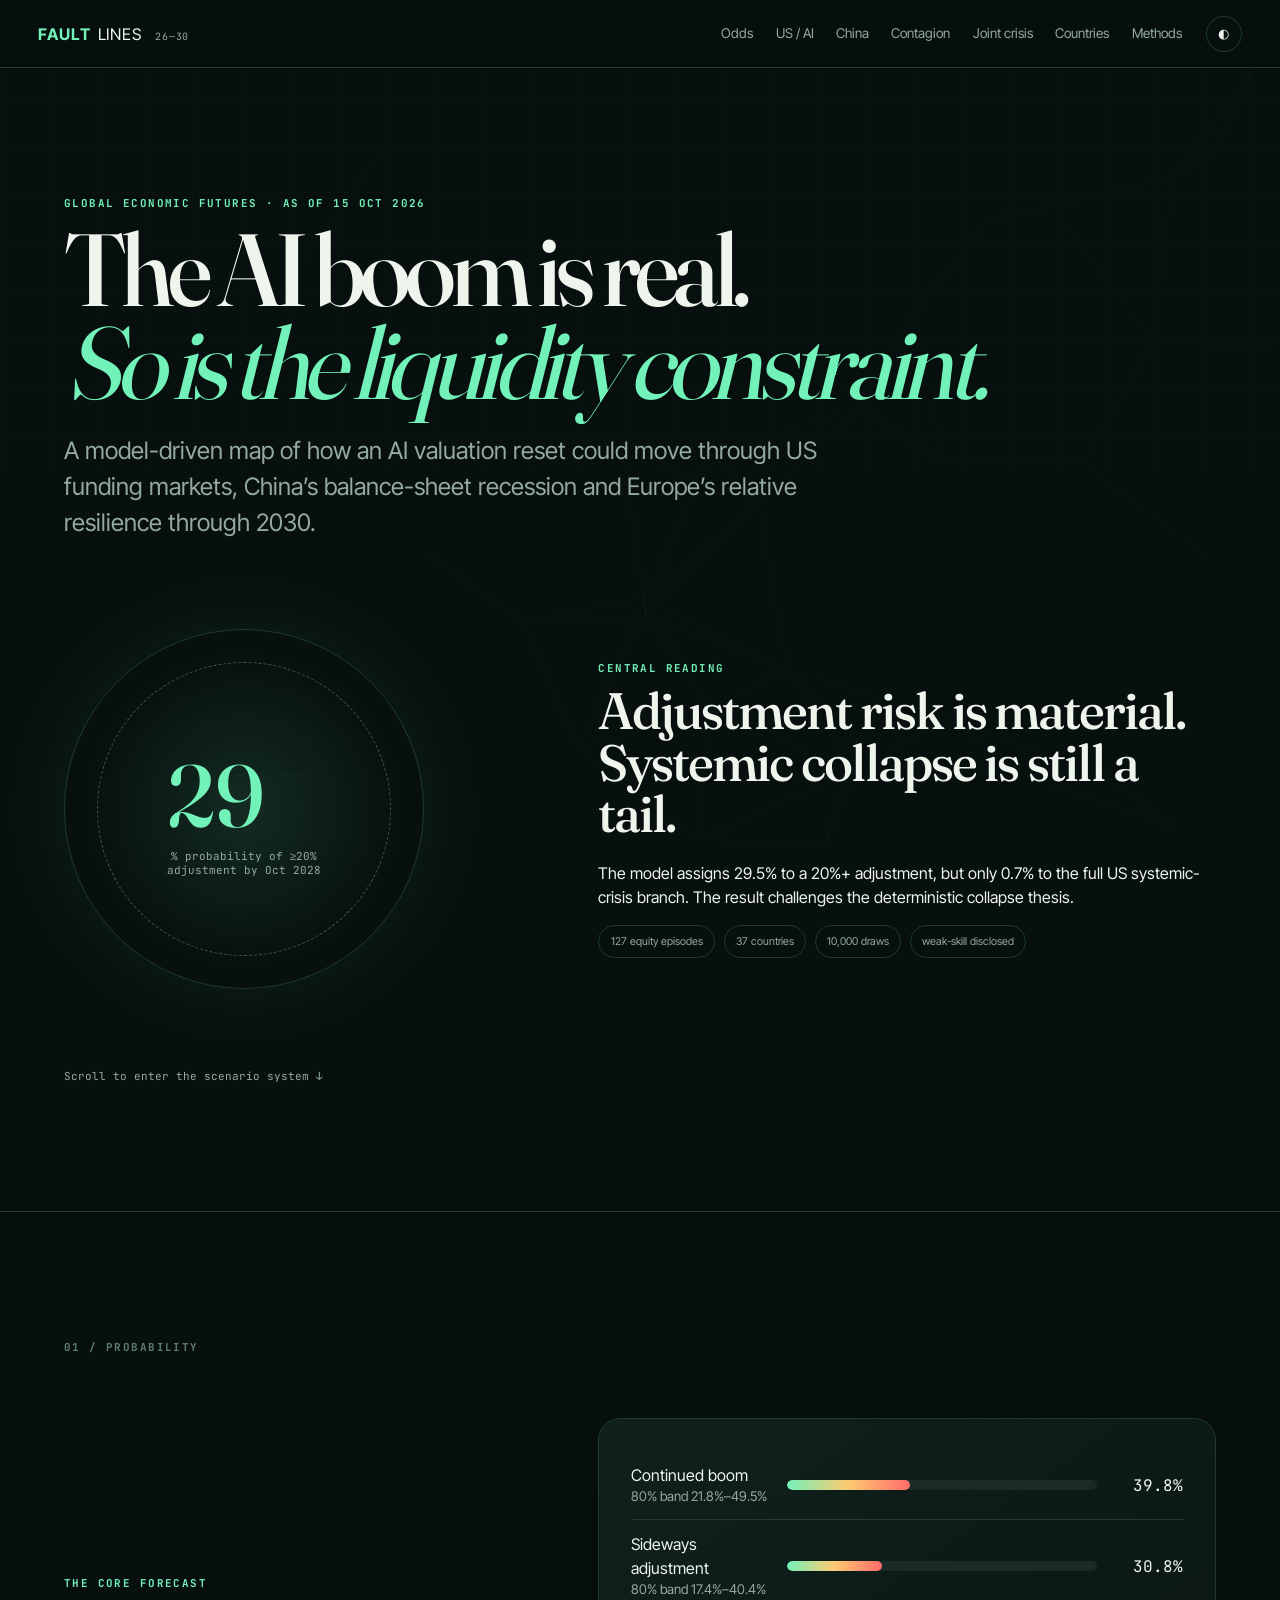
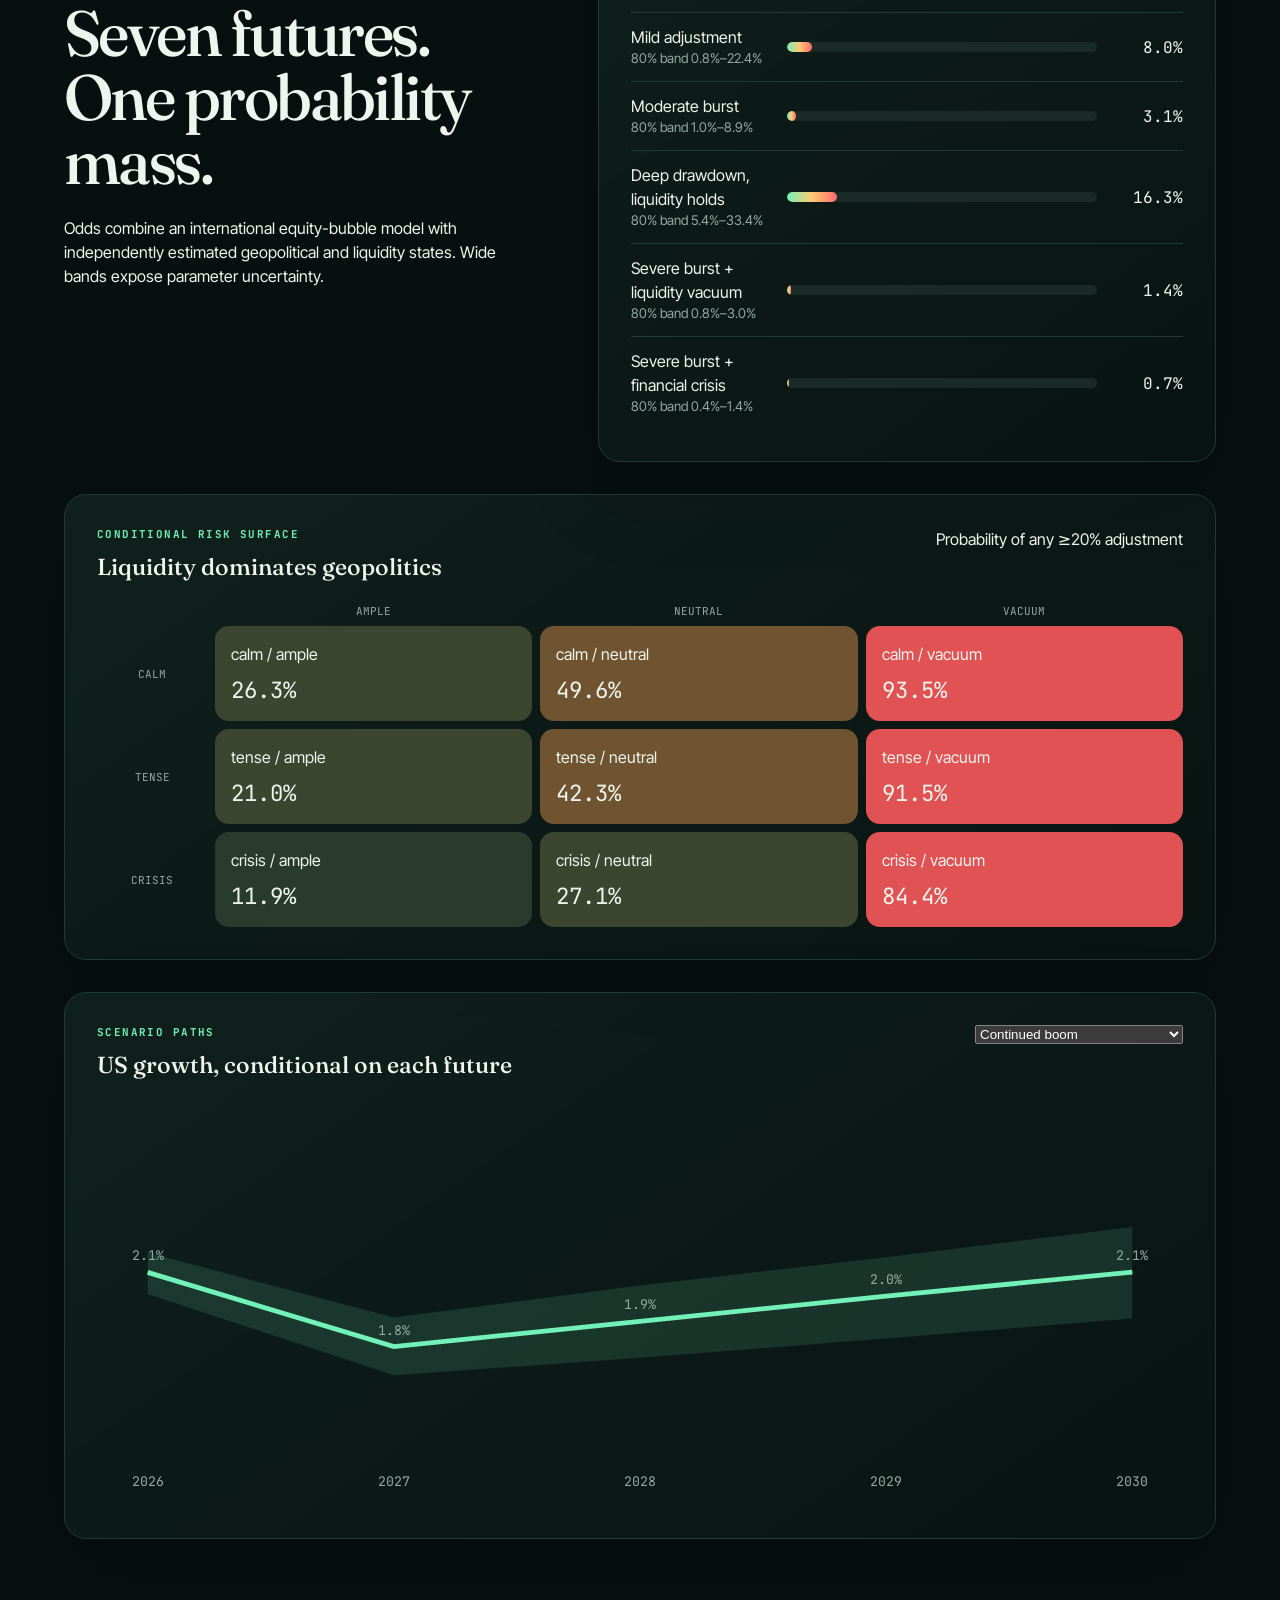
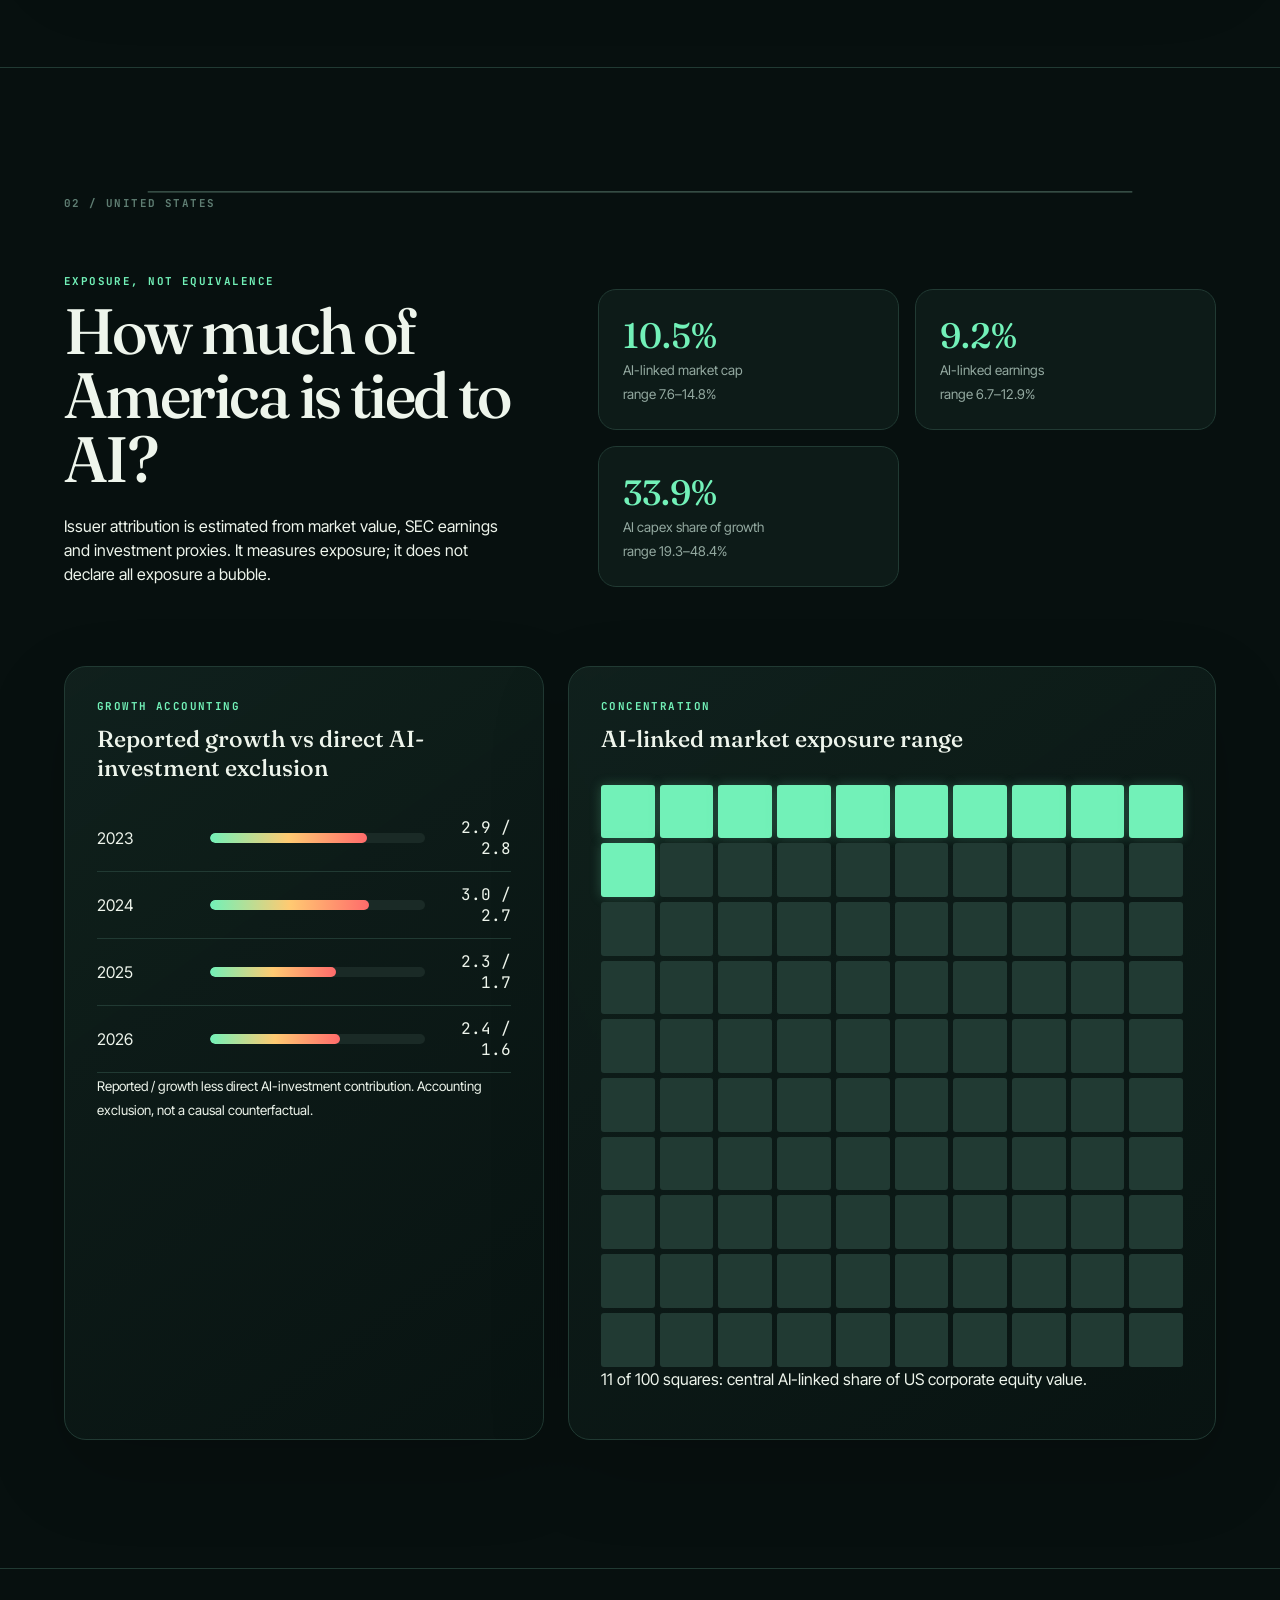
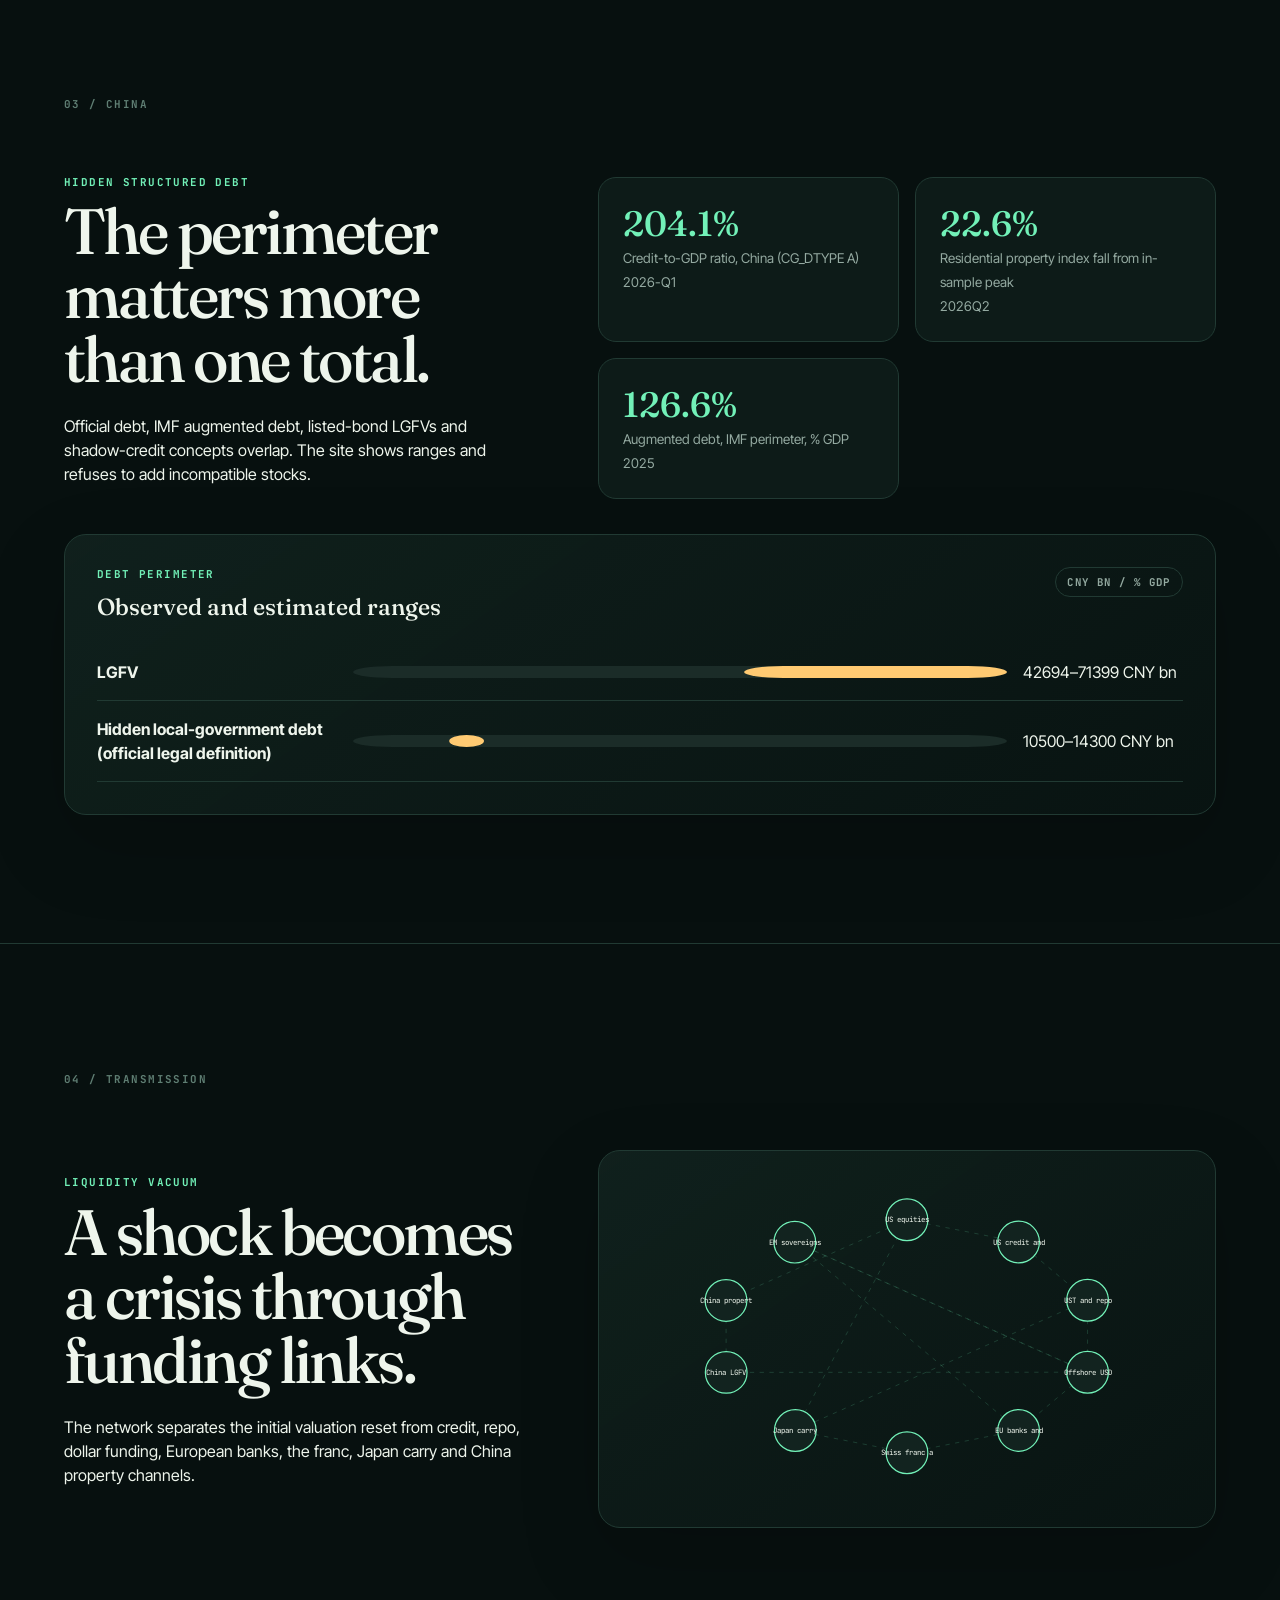
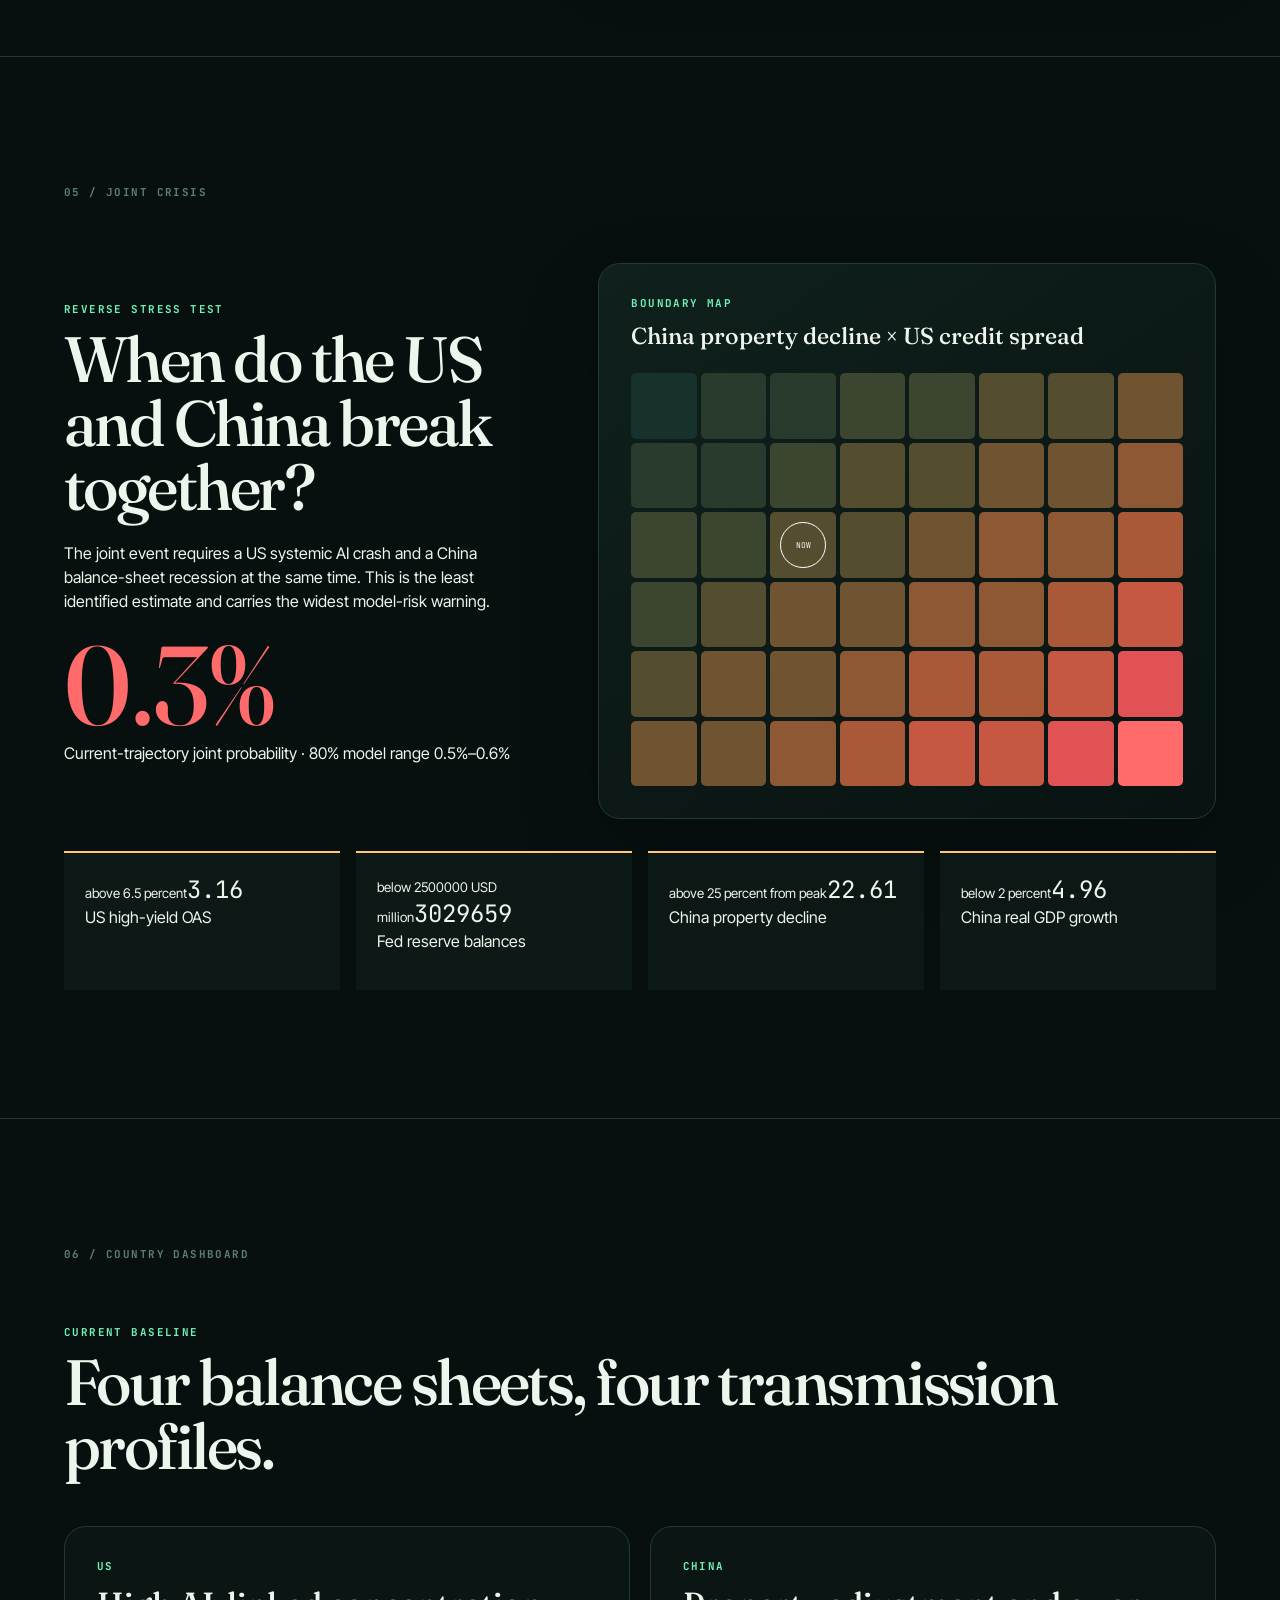
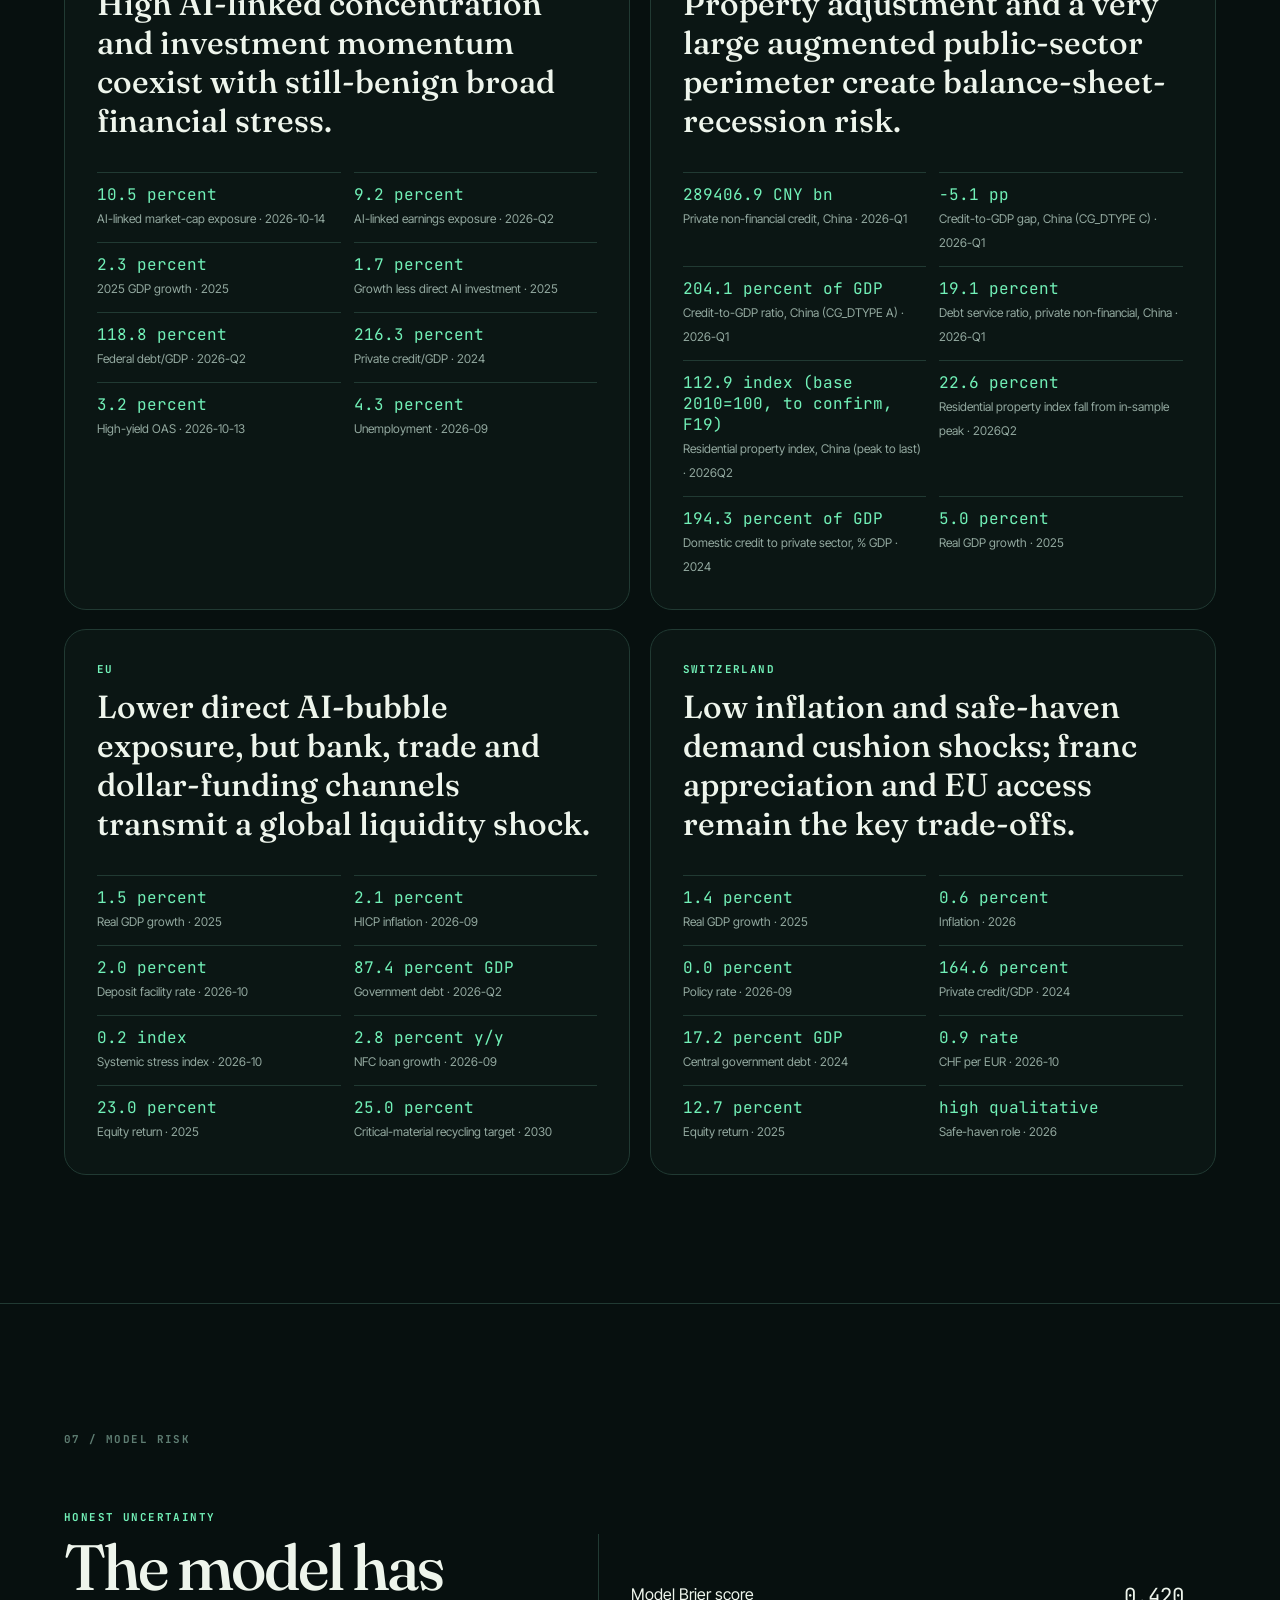
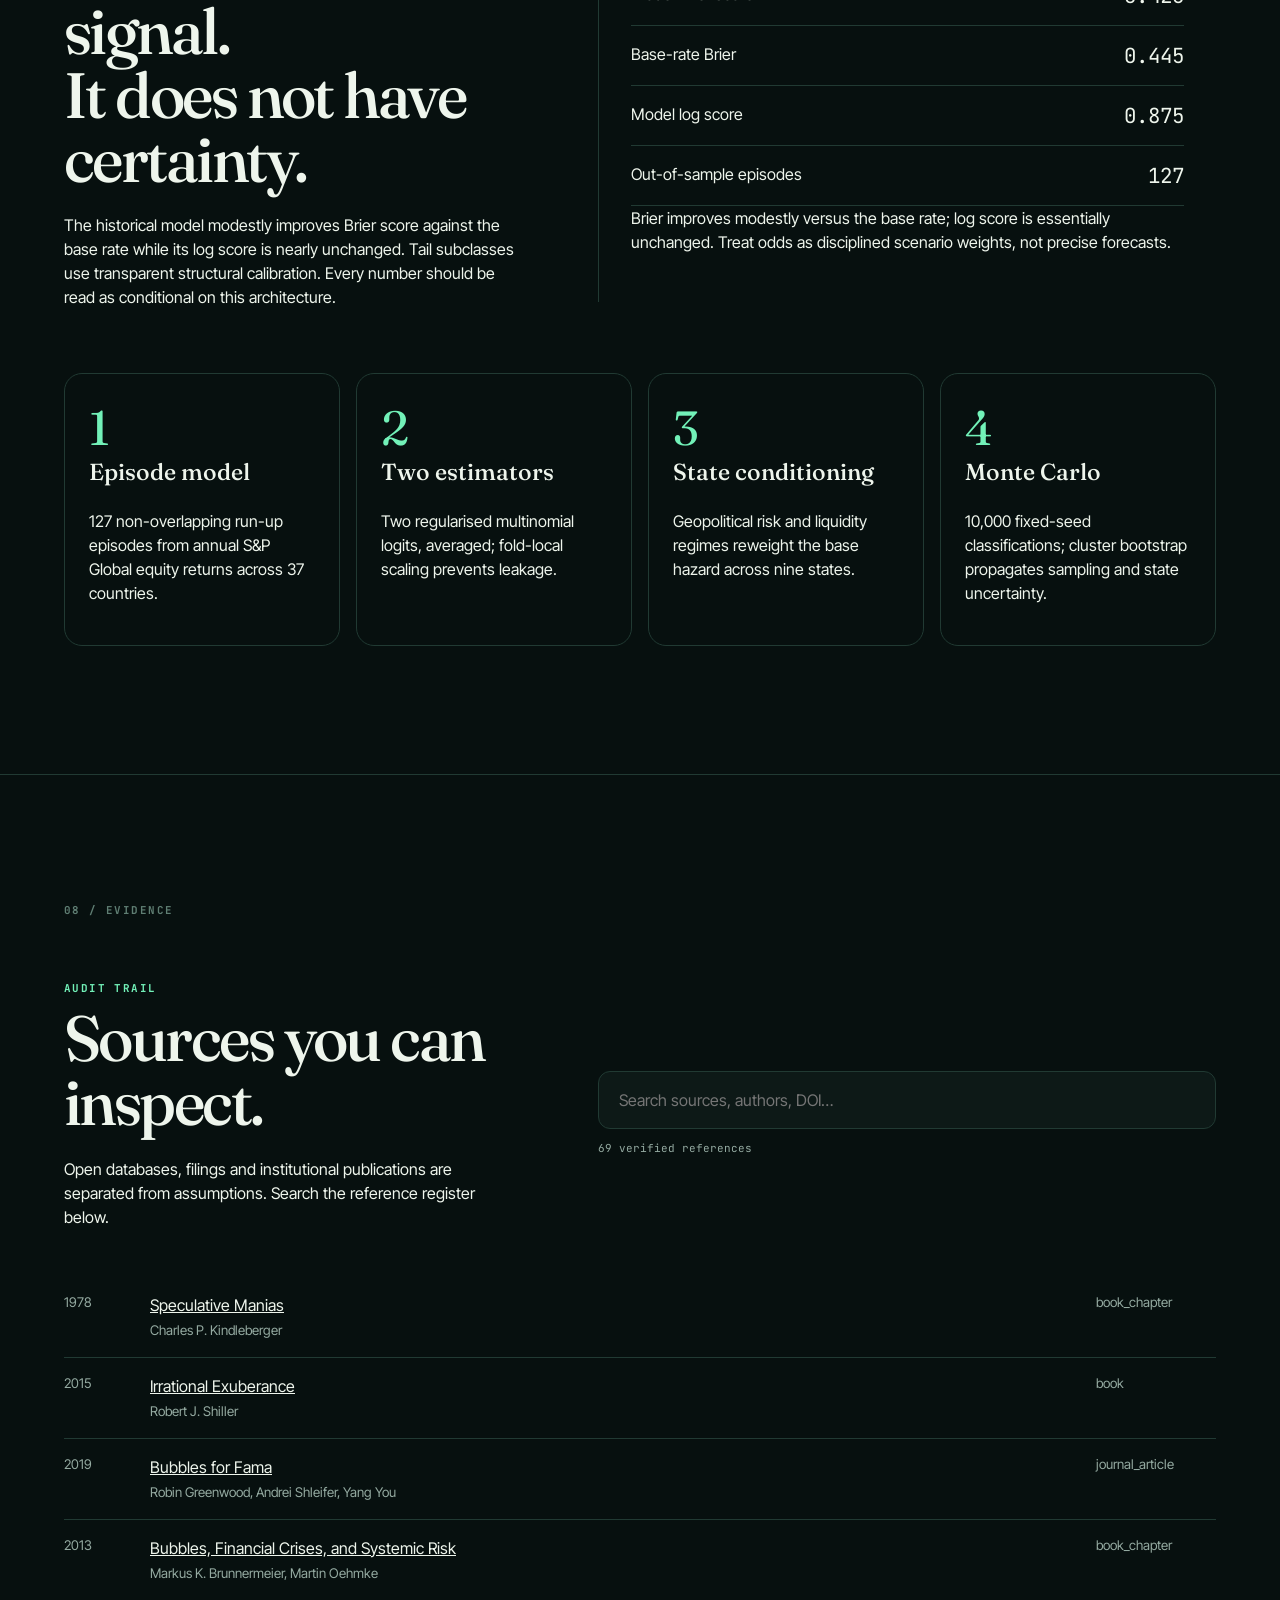
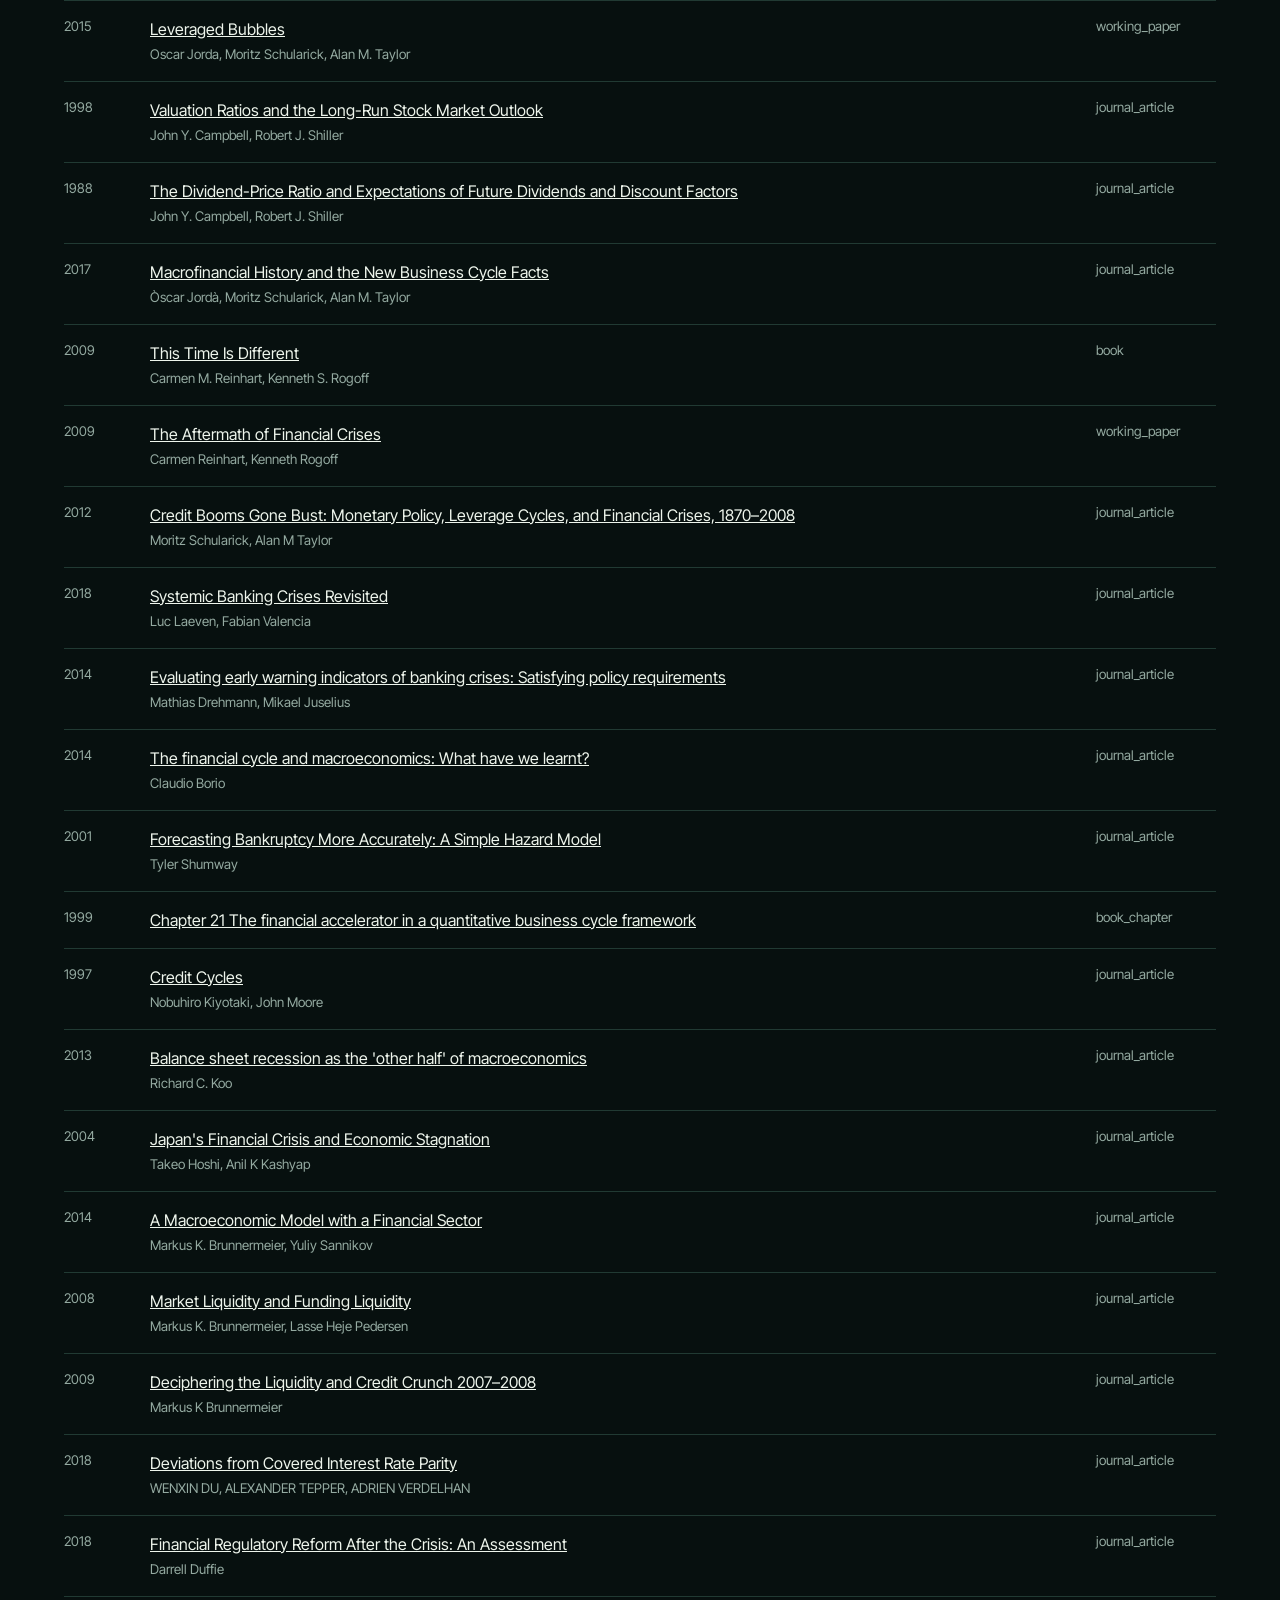
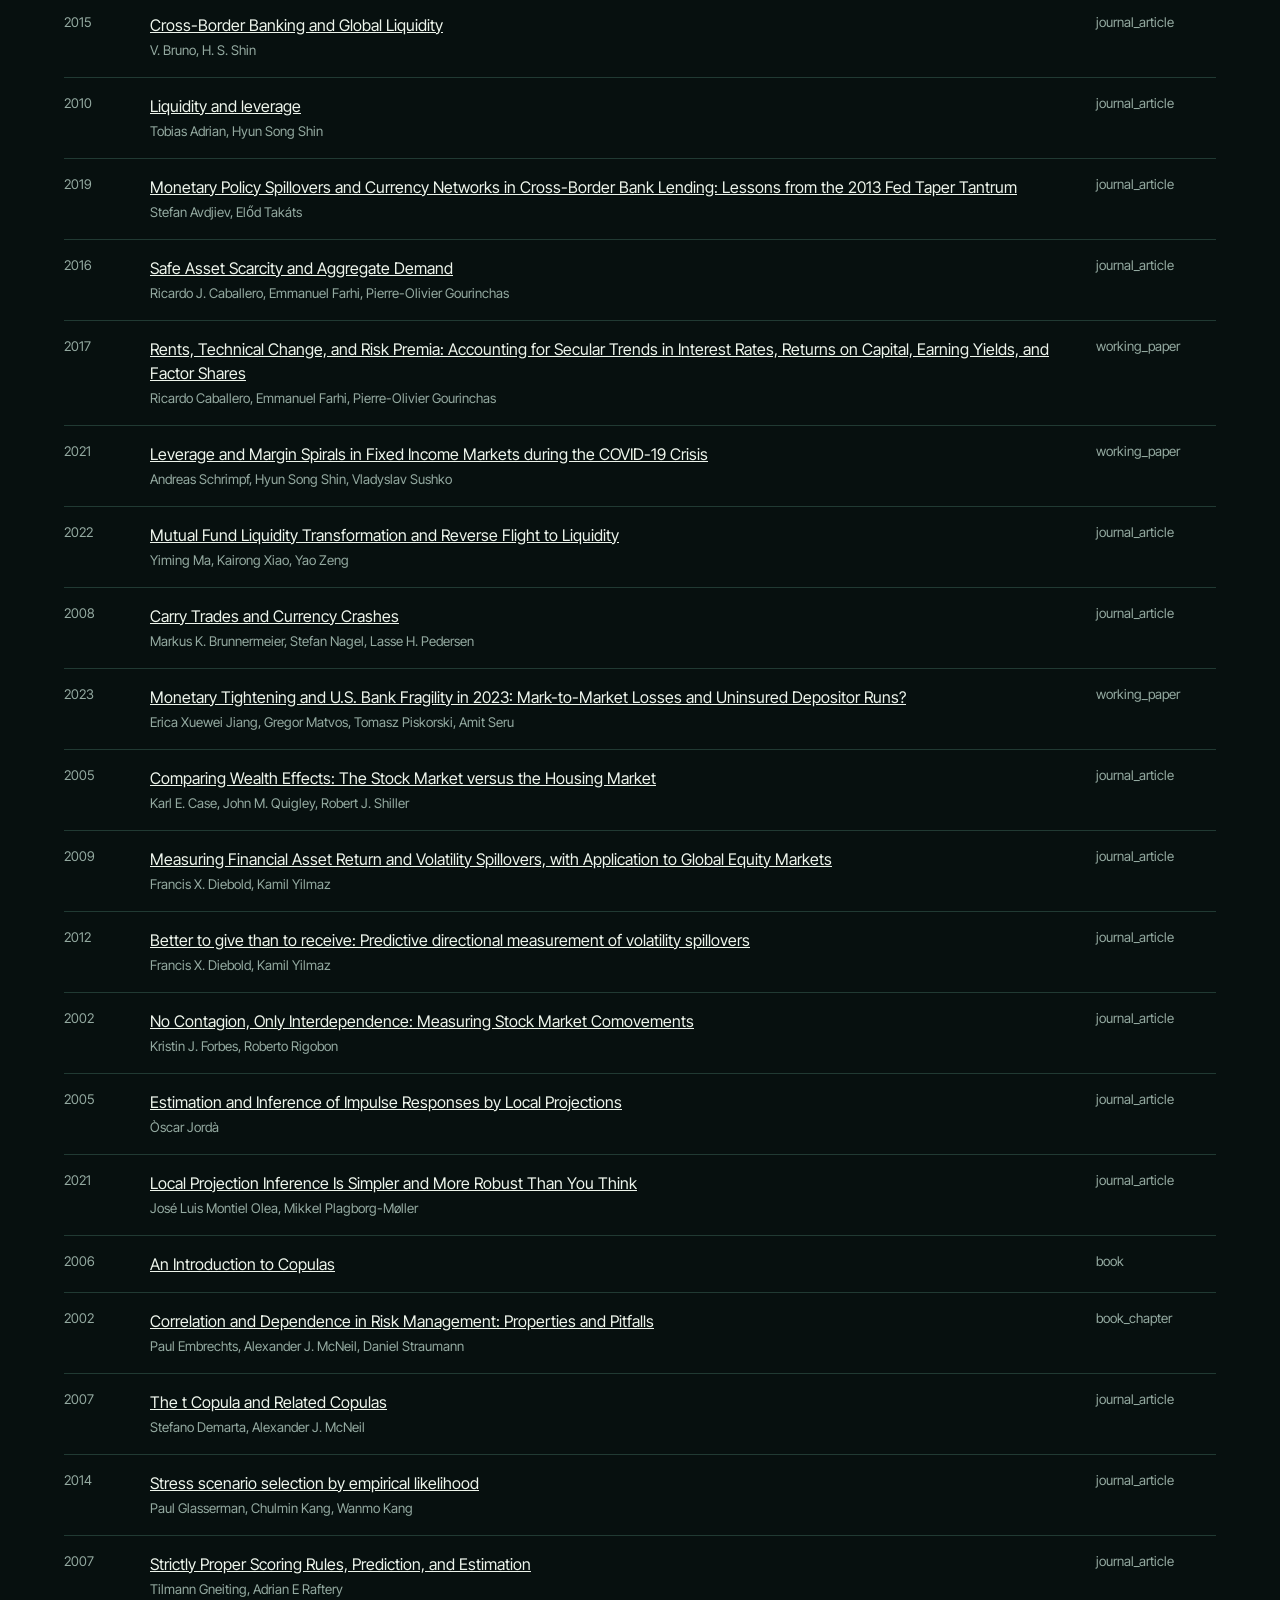
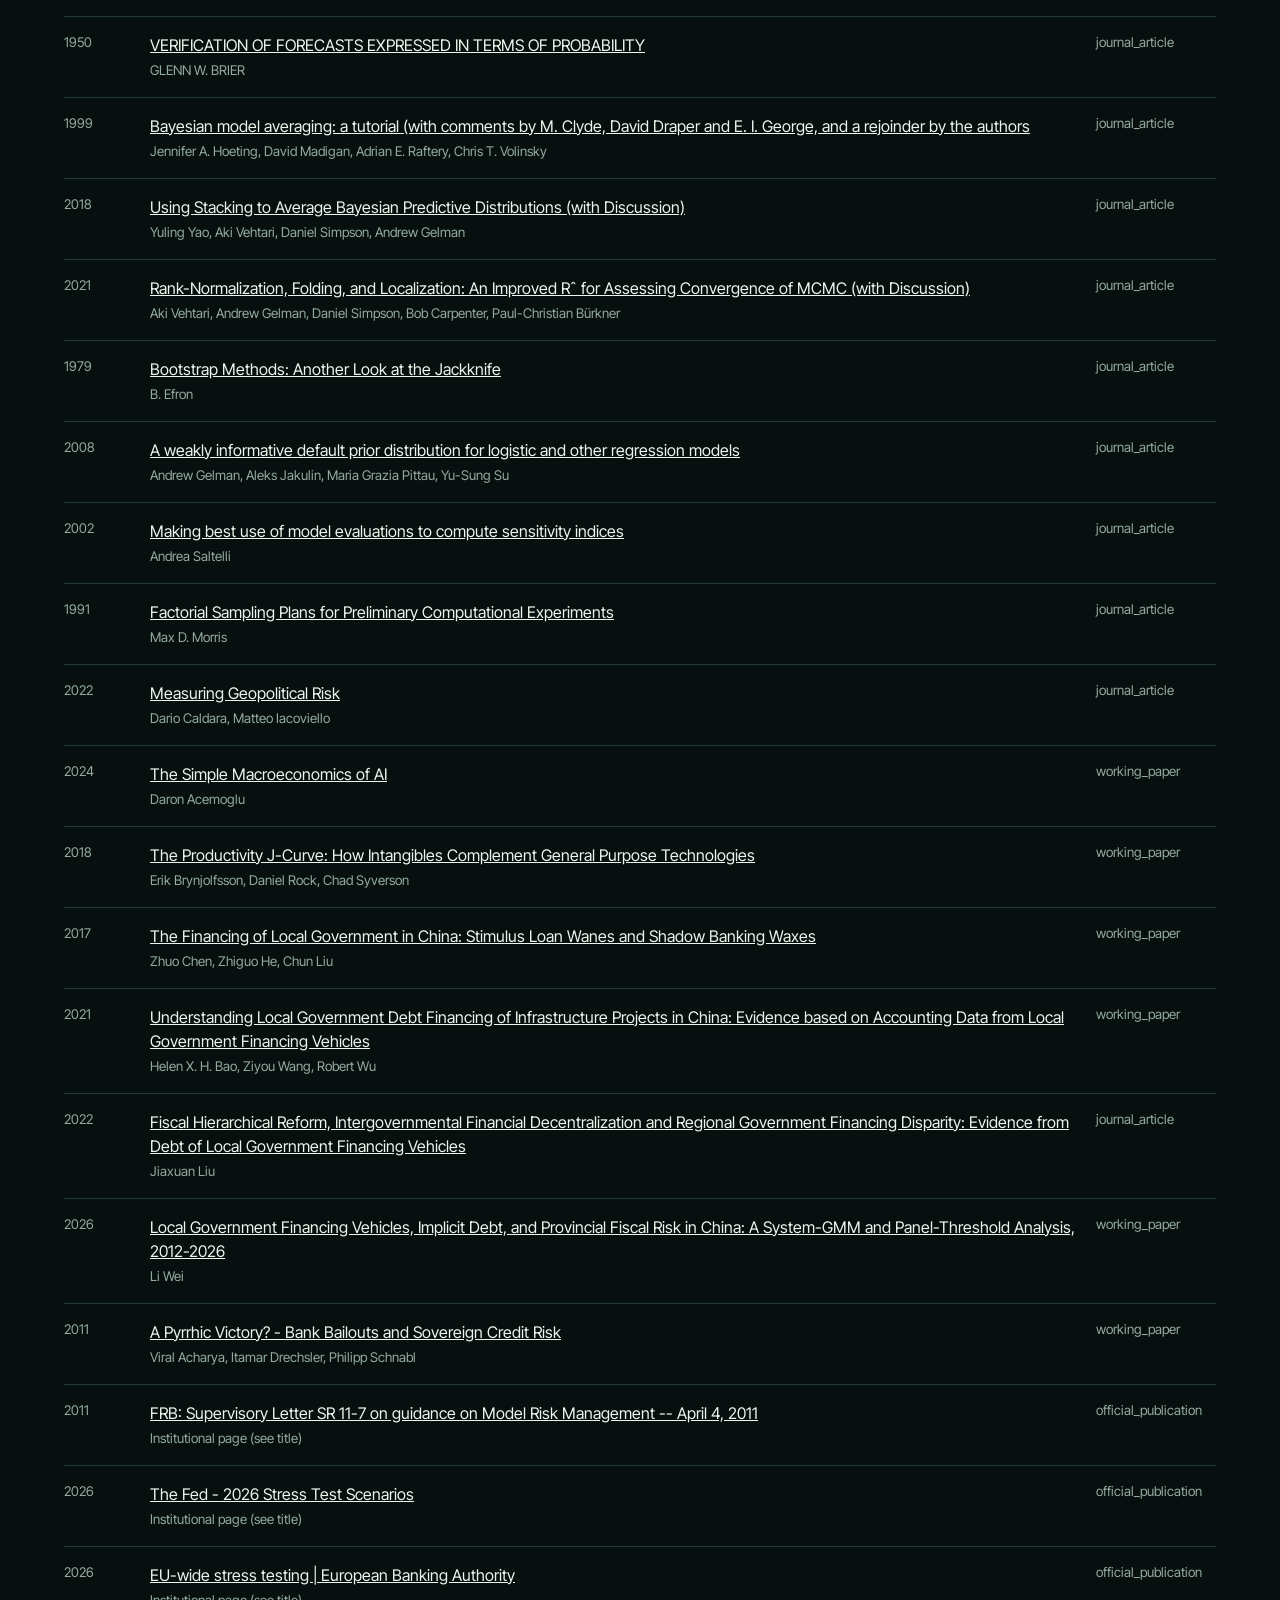
==== commit b388c4f1: "Publish evidence-led Fault Lines scenario dashboard" ====
--- a/site/index.html
+++ b/site/index.html
@@ -1,402 +1,11 @@
-<!doctype html>
-<html lang="en">
-<head>
-<meta charset="utf-8">
-<meta name="viewport" content="width=device-width, initial-scale=1">
-<meta name="description" content="Global Economic Futures, 2026–2030: a research and scenario explorer with sourced claims, conditional simulations, company observations, EU raw-material stock-flows and Swiss branches. As of 2026-10-14, Europe/Zurich.">
-<meta name="color-scheme" content="light dark">
-<meta name="referrer" content="no-referrer">
-<title>Global Economic Futures, 2026–2030 · Research and scenario explorer</title>
-<link rel="stylesheet" href="styles.css">
-</head>
-<body>
-<a class="skip-link" href="#main">Skip to content</a>
-<header class="site-header" role="banner">
-  <div class="wrap">
-    <p class="kicker">Research and scenario explorer · as of 2026-10-14 (Europe/Zurich)</p>
-    <h1>Global Economic Futures, 2026–2030</h1>
-    <p class="lede">Does AI infrastructure spending colliding with higher rates turn an AI scarcity boom into a real-economy correction? This explorer tests that thesis against sourced evidence and conditional simulations. It does not assume the outcome. Scenarios are paths to examine, not forecasts.</p>
-  </div>
-  <nav class="primary-nav" aria-label="Primary">
-    <div class="wrap"><ul><li><a href='#overview'>Overview</a></li><li><a href='#findings'>Findings</a></li><li><a href='#scenarios'>Scenarios</a></li><li><a href='#sensitivity'>Sensitivity</a></li><li><a href='#companies'>Companies</a></li><li><a href='#china'>China</a></li><li><a href='#eu'>EU materials</a></li><li><a href='#switzerland'>Switzerland</a></li><li><a href='#telecom'>2001 analogue</a></li><li><a href='#evidence'>Evidence</a></li><li><a href='#downloads'>Downloads</a></li><li><a href='#method'>Method</a></li><li><a href='#deployment'>Hosting</a></li></ul></div>
-  </nav>
-</header>
-
-<main id="main" tabindex="-1">
-
-<section id="overview" class="block" aria-labelledby="overview-h">
-  <div class="wrap">
-    <h2 id="overview-h">Overview and how to read this</h2>
-    <p>The brief tests the thesis that AI capex competing with sustained rates above 5% produces a global liquidity collapse in 2026–2030, with the US and China breaking and the EU and Switzerland as relative anchors. The accepted evidence does not confirm that chain. It establishes which links are measurable, which are not, and what the simulations do and do not show.</p>
-    <p>Every number carries one of five labels. Read them before drawing conclusions.</p>
-    <dl class="legend">
-      <div><dt><span class="tag tag-observed">Observed</span></dt><dd>Taken from a dated primary source (filing, central bank, statistics office, official or company project source). Source ID and date are shown.</dd></div>
-      <div><dt><span class="tag tag-computed">Computed</span></dt><dd>Arithmetic on observed values, such as a percentage change from two published index levels. The inputs are cited.</dd></div>
-      <div><dt><span class="tag tag-assumed">Assumed</span></dt><dd>A design input chosen by the modeller within a stated range, such as a coupon, an AI-loss share or a feedback coefficient. Not an observation.</dd></div>
-      <div><dt><span class="tag tag-simulated">Simulated</span></dt><dd>An output of the accepted model runs (seed 20261014). Percentiles are conditional on the design assumptions, not calibrated probabilities.</dd></div>
-      <div><dt><span class="tag tag-uncertain">Uncertain</span></dt><dd>The claim is supported only in part, is contested by counter-evidence, or rests on a single or secondary source. The ledger records the counter-evidence.</dd></div>
-    </dl>
-    <p class="callout" role="note"><strong>Stress tests, not probabilities.</strong> The 70% AI revenue-loss path is a stress test. Nothing on this site assigns it a probability. Percentile bands show spread across the assumed ranges, not the chance that an outcome occurs.</p>
-  </div>
-</section>
-
-<section id="findings" class="block alt" aria-labelledby="findings-h">
-  <div class="wrap">
-    <h2 id="findings-h">Executive findings</h2>
-    <p class="muted">Of 66 claims in the five regional ledgers, 52 are supported, 14 are uncertain and 0 are contradicted. Each finding cites its claim IDs so you can open the evidence in the search below.</p>
-    <ol class="findings">
-      <li><h3>The thesis's central comparison cannot yet be checked at issuer scope.</h3>
-        <p>Filings do not give an AI-only capex series or a comparable AI revenue series for the five firms. The working comparison of USD 150–200 bn capex against USD 40 bn AI revenue is therefore not verified, and consolidated capex cannot be assigned wholly to AI. <span class="tag tag-uncertain">Uncertain</span> <span class="cite">us_ai_capex_revenue_scope</span>.</p></li>
-      <li><h3>The five operators are cash generative on a consolidated basis, but the cushions differ.</h3>
-        <p>Consolidated cash and operating cash flow are large. Over the latest periods, however, Amazon's trailing operating cash flow (USD 161.4 bn) was below its net property purchases (USD 169.0 bn) to 30 June 2026. Oracle's FY2026 cash capex (USD 55.7 bn) exceeded its operating cash flow (USD 32.0 bn). <span class="tag tag-observed">Observed</span> <span class="tag tag-computed">Computed</span> <span class="cite">us_cloud_cash_generates, us_current_five_company_liquidity_not_uniform</span>.</p></li>
-      <li><h3>Willingness to pay for AI is not yet measured.</h3>
-        <p>Microsoft reports more than 30 million paid Microsoft 365 Copilot seats at the fiscal year ended 30 June 2026. These are adoption indicators. They do not give retention, net price, margins or elasticity. <span class="tag tag-observed">Observed</span> <span class="cite">us_paid_seats_are_adoption_not_elasticity</span>.</p></li>
-      <li><h3>Global transmission is small in the accepted model.</h3>
-        <p>Under the severe combined design, the 2030 demand-index deviation has conditional median values of -0.68% for the US, -2.79% for China and -0.23% for EU27. The US p05–p95 band is -0.72% to -0.58%. These are deviations of a 2026=100 index. The result depends on the feedback matrices and the copula design, and most of the EU27 response comes from the generic feedback matrix (see model risk). <span class="tag tag-simulated">Simulated</span> <span class="cite">global module, severe_combined_stress, 2030</span>.</p></li>
-      <li><h3>The severe design does not make Switzerland a relative anchor.</h3>
-        <p>In the deterministic severe design, the global module's Switzerland adapter reaches -1.56% in 2030, against -0.24% for EU27 and -0.70% for the US. The anchor hypothesis is therefore not supported by this design. This is an output of the global regional adapter, not a Swiss macro forecast, and the Swiss branch model adds no GDP delta in its severe deterministic path. <span class="tag tag-simulated">Simulated</span> <span class="cite">global module, severe_combined_stress, 2030</span>.</p></li>
-      <li><h3>Global bank credit was not contracting at the end of Q1 2026.</h3>
-        <p>BIS measured cross-border bank credit of USD 39.5 tn at end-Q1 2026, up 11% year on year. This contradicts the proposition that the measured bank-credit stock was already contracting. Funding stress can still arise through US-dollar funding, local credit tightening and market depth. <span class="tag tag-observed">Observed</span> <span class="cite">global-bank-credit-not-contracting-q1-2026, BIS_GLI_2026Q1</span>.</p></li>
-      <li><h3>Company simulations are withheld; the observed bridge stands on its own.</h3>
-        <p>The accepted company run omits refinancing proceeds from closing liquidity, and the corrected code has not been re-accepted. This site therefore publishes no simulated company liquidity paths. It publishes the observed issuer bridge and the gross commitment inventory (see Companies). <span class="tag tag-observed">Observed</span> <span class="cite">us_oracle_observation_vintages_separate</span>.</p></li>
-      <li><h3>Refinancing pressure is lagged and firm-specific.</h3>
-        <p>Meta's full-note effective interest-rate range for its debt at 30 June 2026 is 3.63%–6.48%. The 10–12% refinancing coupon used in the prolonged-rate and severe paths is a stress assumption, not an observed market rate. <span class="tag tag-observed">Observed</span> <span class="cite">us_meta_note8_effective_rate_full_range</span>. <span class="tag tag-assumed">Assumed</span> the 10–12% coupon range.</p></li>
-      <li><h3>Telecom 2001 is a cautionary analogue with clear limits.</h3>
-        <p>WorldCom, Level 3 and Verizon show that overbuild, debt service and restructuring can coincide. Their distress paths differ: WorldCom's was driven by restatement and governance failures, and Verizon was a regulated incumbent. No utilization denominator or realized salvage price exists for AI capacity, so telecom impairment data cannot calibrate AI asset-recovery rates. <span class="tag tag-observed">Observed</span> <span class="cite">telecom_analogue_limited</span>.</p></li>
-      <li><h3>China: external and domestic funding must be separated.</h3>
-        <p>SAFE measured USD 2.498 tn of gross external debt at end-June 2026, 59% of it short-term on original maturity. Property investment fell 19.9% y/y over January–August 2026, and developer domestic-loan funding fell 33.3%. Japan's balance-sheet recession is a qualitative analogue, not evidence of a Japan-like path. <span class="tag tag-observed">Observed</span> <span class="cite">CN-EXTDEBT-01, CN-PROPERTY-01, CN-JAPAN-01</span>.</p></li>
-      <li><h3>A single developer shows refinancing mismatch; it is not a sector estimate.</h3>
-        <p>China Vanke's reviewed but unaudited 2026 interim report, as held in a secondary text mirror, shows cash of RMB 53.1 bn against RMB 178.9 bn of principal due within one year. The independent review flags material going-concern uncertainty. The evidence is one issuer group, excluded from calibration. <span class="tag tag-uncertain">Uncertain</span> <span class="cite">CN-DEVELOPER-BS-01</span>.</p></li>
-      <li><h3>Chinese deflation is not established at the economy-wide level.</h3>
-        <p>Headline CPI was +0.9% y/y in September 2026 and aggregate PPI was +5.0% y/y, while the living-materials PPI subcomponent was −0.1%. The evidence supports weak domestic demand, not a generalized household and healthy-firm deleveraging. <span class="tag tag-uncertain">Uncertain</span> <span class="cite">CN-DEMAND-01</span>.</p></li>
-      <li><h3>The ~30% EU magnet-recycling claim is not supported.</h3>
-        <p>The accepted cohort and mass-balance model gives 8–19% secondary supply in 2030 for selected-application NdFeB demand (2.88–6.84 kt of 36 kt). The theoretical end-of-life feed of about 10 kt is 28% of 2030 demand before chain losses, which caps the arithmetic even before losses. Solvay's 30% figure is a company objective for 2030, not a reported achievement. <span class="tag tag-simulated">Simulated</span> <span class="tag tag-computed">Computed</span> <span class="cite">eu_recycling_not_exact_30pct, recycling_30pct_sufficiency_unsubstantiated, solvay_30pct_is_a_company_goal_not_recycling_observation</span>.</p></li>
-      <li><h3>The alleged March 2026 EU hybrid automobile deal is not verified as enacted.</h3>
-        <p>No verified March 2026 EU-wide hybrid agreement was found in the primary legal record as of 14 October 2026. Regulation (EU) 2023/851 remains the enacted baseline. COM(2025) 995 proposes a 90% rather than 100% 2035 fleet reduction, and the ordinary legislative procedure is not complete. <span class="tag tag-observed">Observed</span> <span class="cite">automotive_hybrid_deal_misstates_status</span>.</p></li>
-      <li><h3>EU banks report strong capital; that does not measure US or China exposure.</h3>
-        <p>The ECB's significant-institution subset reports a Q2 2026 CET1 ratio of 16.00%, and the EBA EU/EEA dashboard reports 16.1%. The two perimeters differ, and neither identifies country-level US or China credit. <span class="tag tag-observed">Observed</span> <span class="cite">eu_bank_resilience_perimeter_2026q2</span>.</p></li>
-      <li><h3>The Swiss 0.6% inflation hypothesis is uncertain, not refuted.</h3>
-        <p>SECO's forecast gives 0.6% average inflation for both 2026 and 2027. The SNB's later assessment projects 0.7% and 0.8%. Observed CPI was +1.0% y/y in September 2026. Import prices (index 102.6, December 2025 = 100) rose 0.8% y/y in August 2026. Within that, other organic basic chemicals rose 8.0% y/y, and 12.8% in the single month of August. The September import-price release is scheduled for 15 October, after the cut-off. <span class="tag tag-observed">Observed</span> <span class="tag tag-computed">Computed</span> <span class="cite">SWISS_INFLATION_FORECAST_06, CH_CPI_202609, FSO_IMPORT_PRICE_AUG2026</span>.</p></li>
-      <li><h3>The Switzerland–EU package is signed, not in force.</h3>
-        <p>The package agreements were signed on 2 March 2026 and dispatched to Parliament on 13 March 2026. Signature and dispatch do not establish ratification or entry into force. Swiss participation in Horizon Europe follows a separate programmes agreement, signed in November 2025 and provisionally applied from 1 January 2025. <span class="tag tag-observed">Observed</span> <span class="cite">EU_PACKAGE_SIGNED_NOT_IN_FORCE, HORIZON_PROGRAMME_ACCESS_DISTINCT_FROM_PACKAGE</span>.</p></li>
-      <li><h3>CHF safe-haven behaviour is bilateral; the 2015 export test found no significant aggregate decline.</h3>
-        <p>The CHF rises against some currencies in risk episodes and not others. In the 2015 appreciation, real goods export quantities showed no statistically significant aggregate decline, while sector responses differed. Merchanting sales (Q2 2026 gross turnover CHF 238.2 bn) are gross turnover, not value added, and should not be read as GDP. <span class="tag tag-observed">Observed</span> <span class="cite">CHF_SAFE_HAVEN_BILATERAL, SWISS_2015_EXPORT_QUANTITY_RESILIENCE, SWISS_MERCHANTING_GROSS_TURNOVER</span>.</p></li>
-      <li><h3>Partial bank data should not be read as EU totals.</h3>
-        <p>BIS data show EU-reporter claims on US and China counterparties, but the coverage is partial. The accepted bounds report USD 2,281 bn of immediate-counterparty US claims across 12 EU27 reporters and USD 69.8 bn of China claims across 9 reporters. Neither is an EU total. <span class="tag tag-observed">Observed</span> <span class="cite">eu_crossborder_bank_claims_us_china_partial</span>.</p></li>
-    </ol>
-  </div>
-</section>
-
-<section id="scenarios" class="block" aria-labelledby="scenarios-h">
-  <div class="wrap">
-    <h2 id="scenarios-h">Scenarios, fan charts and regional comparison</h2>
-    <p>Nine global scenario paths cover the base case, AI correction, prolonged high rates, a 70% AI revenue-loss stress, severe combined stress, Europe variants and Swiss branches. The fan chart shows p01–p99 and p05–p95 bands of the normalized demand-index deviation, from 10,000 conditional design draws (seed 20261014). The line is the deterministic path. Values are deviations of a 2026=100 index.</p>
-    <p class="callout">Stress path: the 70% AI revenue-loss scenario moves the US by -0.38% at the 2030 median and the other regions by about zero. It is a stress test with no assigned probability.</p>
-    <div class="chart-grid">
-      <figure class="chart-card">
-        <div class="controls">
-          <label>Scenario <select id="fan-scenario" data-fill="scenarios"></select></label>
-          <label>Region <select id="fan-region" data-fill="regions"></select></label>
-        </div>
-        <div class="chart" id="fan-chart" data-chart="fan"></div>
-        <figcaption id="fan-caption" class="chart-desc"></figcaption>
-        <div class="tagline"><span class="tag tag-simulated">Simulated</span> conditional design percentiles and deterministic path; not forecasts</div>
-        <details class="table-alt"><summary>Table alternative: fan chart values</summary><div id="fan-table"></div></details>
-      </figure>
-      <figure class="chart-card">
-        <div class="controls">
-          <label>Year <select id="bar-year" data-fill="years"></select></label>
-          <label>Measure <select id="bar-measure"><option value="close_level_deviation_fraction">Deterministic path</option><option value="p50">Conditional median (p50)</option></select></label>
-        </div>
-        <div class="chart" id="bar-chart" data-chart="scen-bars"></div>
-        <figcaption id="bar-caption" class="chart-desc"></figcaption>
-        <div class="tagline"><span class="tag tag-simulated">Simulated</span> demand-index deviation, by scenario and region</div>
-        <details class="table-alt"><summary>Table alternative: scenario by region</summary><div id="bar-table"></div></details>
-      </figure>
-    </div>
-    <h3>Reading the scenarios</h3>
-    <p>The deterministic path and the conditional median differ where the draws move feedback coefficients and shared factors. Because global effects are small, the regional and sector modules carry most of the decision-relevant detail. Scenario labels describe conditions to test, not likelihoods.</p>
-  </div>
-</section>
-
-<section id="sensitivity" class="block alt" aria-labelledby="sens-h">
-  <div class="wrap">
-    <h2 id="sens-h">Sensitivity and robustness</h2>
-    <p>The browser only re-displays precomputed sweep outputs; no model runs in the page. Choose a parameter and region to see the 2030 deviation at each swept value, for the three stress scenarios that were swept. Copula dependence sweeps are in the downloads (<code>global/global_dependence_sensitivity.csv</code>).</p>
-    <figure class="chart-card wide">
-      <div class="controls">
-        <label>Parameter <select id="sens-param" data-fill="sens-params"></select></label>
-        <label>Region <select id="sens-region" data-fill="regions"></select></label>
-      </div>
-      <div class="chart" id="sens-chart" data-chart="sens"></div>
-      <figcaption id="sens-caption" class="chart-desc"></figcaption>
-      <div class="tagline"><span class="tag tag-simulated">Simulated</span> sensitivity sweep, 2030 deviation from the demand index</div>
-      <details class="table-alt"><summary>Table alternative: sensitivity values</summary><div id="sens-table"></div></details>
-    </figure>
-    <p class="muted">Accounting: 49 identities, all passed. Global tests: 50 of 50 passed. Batch standard errors for each percentile are in the Monte Carlo summary (<code>p05BatchStandardError</code>).</p>
-  </div>
-</section>
-
-<section id="companies" class="block" aria-labelledby="co-h">
-  <div class="wrap">
-    <h2 id="co-h">Top-five companies: observed liquidity, debt and commitments</h2>
-    <p>Microsoft, Amazon, Alphabet, Meta and Oracle are the cohort. Apple is excluded under an explicit scope rule: it is primarily a device, software and services platform, and its cloud and facility activity is recorded as an ecosystem point (claim <span class="cite">us_apple_exclusion_scope</span>). The values below are observed issuer figures from filings, kept as reported and not summed into one liability measure.</p>
-    <div class="callout warn" role="note">
-      <p><strong>Simulated company paths are withheld.</strong> The accepted company run omits refinancing proceeds from closing liquidity. The corrected code is not part of the accepted model execution and has not been re-accepted, so no simulated company liquidity values, bridges or percentiles appear on this site. Re-running and re-accepting the company module is the next step.</p>
-    </div>
-    <h3>Observed issuer values</h3>
-    <p class="tagline"><span class="tag tag-observed">Observed</span> as reported in the issuer filings cited for each firm (cutoff 2026-10-14). Scope: Issuer consolidated statements. Cash, debt carrying values, principal ladders, contractual obligations and lease balances are distinct and not summed into a single liability measure. Fiscal-year labels are retained where issuers report them. Microsoft principal ladder is fiscal-year ended June 30, not calendar-year; Amazon dollar and euro face amounts are presented as USD equivalents in the filing debt tables; foreign-currency principal conversion can vary with FX.</p>
-    <figure class="chart-card wide">
-      <h3>Liquid resources and debt principal, observed</h3>
-      <div class="chart" id="co-chart" data-chart="co-bars"></div>
-      <figcaption id="co-caption" class="chart-desc"></figcaption>
-      <div class="tagline"><span class="tag tag-observed">Observed</span> issuer-reported balances in USD billion. Not summed or netted; balance dates differ by firm.</div>
-      <details class="table-alt"><summary>Table alternative: observed liquidity and debt</summary><div id="co-table"></div></details>
-    </figure>
-    <details class='co-block'><summary><strong>Microsoft</strong> <span class='muted'>(MSFT)</span> · sources <code>MSFT_10K_FY2026</code></summary><div class='table-wrap'><table class='data'><caption>Observed issuer values as reported. Balance dates and fiscal years differ by firm.</caption><thead><tr><th scope='col'>Item</th><th scope='col' class='num'>Value</th><th scope='col'>Unit</th><th scope='col'>Period or note</th></tr></thead><tbody><tr><th scope='row'>balance date</th><td class='num'>2026-06-30</td><td></td><td></td></tr><tr><th scope='row'>cash and cash equivalents</th><td class='num'>20.935</td><td>USD billion</td><td></td></tr><tr><th scope='row'>short term investments</th><td class='num'>55.908</td><td>USD billion</td><td></td></tr><tr><th scope='row'>liquid resources total</th><td class='num'>76.843</td><td>USD billion</td><td></td></tr><tr><th scope='row'>restricted cash</th><td class='num'>not reported</td><td>USD billion</td><td>not separately quantified in cited balance-sheet table</td></tr><tr><th scope='row'>debt current carrying</th><td class='num'>9.227</td><td>USD billion</td><td></td></tr><tr><th scope='row'>debt long term carrying</th><td class='num'>31.067</td><td>USD billion</td><td></td></tr><tr><th scope='row'>debt carrying total</th><td class='num'>40.294</td><td>USD billion</td><td></td></tr><tr><th scope='row'>debt face principal total</th><td class='num'>46.136</td><td>USD billion</td><td></td></tr><tr><th scope='row'>finance lease liability carrying</th><td class='num'>66.594</td><td>USD billion</td><td></td></tr><tr><th scope='row'>finance lease principal cash paid</th><td class='num'>3.101</td><td>USD billion</td><td>FY2026 ended 2026-06-30</td></tr></tbody></table></div></details><details class='co-block'><summary><strong>Amazon</strong> <span class='muted'>(AMZN)</span> · sources <code>AMZN_10Q_Q2_2026</code></summary><div class='table-wrap'><table class='data'><caption>Observed issuer values as reported. Balance dates and fiscal years differ by firm.</caption><thead><tr><th scope='col'>Item</th><th scope='col' class='num'>Value</th><th scope='col'>Unit</th><th scope='col'>Period or note</th></tr></thead><tbody><tr><th scope='row'>balance date</th><td class='num'>2026-06-30</td><td></td><td></td></tr><tr><th scope='row'>cash and cash equivalents</th><td class='num'>78.213</td><td>USD billion</td><td></td></tr><tr><th scope='row'>marketable securities</th><td class='num'>44.775</td><td>USD billion</td><td></td></tr><tr><th scope='row'>liquid resources total</th><td class='num'>122.988</td><td>USD billion</td><td></td></tr><tr><th scope='row'>restricted cash</th><td class='num'>2.714</td><td>USD billion</td><td></td></tr><tr><th scope='row'>debt current carrying</th><td class='num'>3.330</td><td>USD billion</td><td></td></tr><tr><th scope='row'>debt long term carrying</th><td class='num'>128.894</td><td>USD billion</td><td></td></tr><tr><th scope='row'>debt carrying total</th><td class='num'>132.224</td><td>USD billion</td><td></td></tr><tr><th scope='row'>debt face principal total</th><td class='num'>132.995</td><td>USD billion</td><td></td></tr><tr><th scope='row'>finance lease liability carrying</th><td class='num'>13.451</td><td>USD billion</td><td></td></tr><tr><th scope='row'>finance lease principal cash paid</th><td class='num'>1.599</td><td>USD billion</td><td>six months ended 2026-06-30</td></tr></tbody></table></div></details><details class='co-block'><summary><strong>Alphabet</strong> <span class='muted'>(GOOGL)</span> · sources <code>GOOG_10Q_Q2_2026</code></summary><div class='table-wrap'><table class='data'><caption>Observed issuer values as reported. Balance dates and fiscal years differ by firm.</caption><thead><tr><th scope='col'>Item</th><th scope='col' class='num'>Value</th><th scope='col'>Unit</th><th scope='col'>Period or note</th></tr></thead><tbody><tr><th scope='row'>balance date</th><td class='num'>2026-06-30</td><td></td><td></td></tr><tr><th scope='row'>cash and cash equivalents</th><td class='num'>55.911</td><td>USD billion</td><td></td></tr><tr><th scope='row'>marketable securities</th><td class='num'>186.563</td><td>USD billion</td><td></td></tr><tr><th scope='row'>liquid resources total</th><td class='num'>242.474</td><td>USD billion</td><td></td></tr><tr><th scope='row'>restricted cash</th><td class='num'>not reported</td><td>USD billion</td><td>not separately quantified in cited balance-sheet table</td></tr><tr><th scope='row'>debt current carrying</th><td class='num'>1.999</td><td>USD billion</td><td></td></tr><tr><th scope='row'>debt long term carrying</th><td class='num'>98.165</td><td>USD billion</td><td></td></tr><tr><th scope='row'>debt carrying total</th><td class='num'>100.164</td><td>USD billion</td><td></td></tr><tr><th scope='row'>debt face principal total</th><td class='num'>101.085</td><td>USD billion</td><td></td></tr><tr><th scope='row'>finance lease liability carrying</th><td class='num'>2.590</td><td>USD billion</td><td></td></tr><tr><th scope='row'>finance lease principal cash paid</th><td class='num'>0.840</td><td>USD billion</td><td>six months ended 2026-06-30</td></tr></tbody></table></div></details><details class='co-block'><summary><strong>Meta</strong> <span class='muted'>(META)</span> · sources <code>META_10Q_Q2_2026</code></summary><div class='table-wrap'><table class='data'><caption>Observed issuer values as reported. Balance dates and fiscal years differ by firm.</caption><thead><tr><th scope='col'>Item</th><th scope='col' class='num'>Value</th><th scope='col'>Unit</th><th scope='col'>Period or note</th></tr></thead><tbody><tr><th scope='row'>balance date</th><td class='num'>2026-06-30</td><td></td><td></td></tr><tr><th scope='row'>cash and cash equivalents</th><td class='num'>15.462</td><td>USD billion</td><td></td></tr><tr><th scope='row'>marketable securities</th><td class='num'>74.798</td><td>USD billion</td><td></td></tr><tr><th scope='row'>liquid resources total</th><td class='num'>90.260</td><td>USD billion</td><td></td></tr><tr><th scope='row'>restricted cash</th><td class='num'>13.809</td><td>USD billion</td><td></td></tr><tr><th scope='row'>debt current carrying</th><td class='num'>not reported</td><td></td><td></td></tr><tr><th scope='row'>debt long term carrying</th><td class='num'>83.664</td><td>USD billion</td><td></td></tr><tr><th scope='row'>debt carrying total</th><td class='num'>83.664</td><td>USD billion</td><td></td></tr><tr><th scope='row'>debt face principal total</th><td class='num'>84.000</td><td>USD billion</td><td></td></tr><tr><th scope='row'>finance lease liability carrying</th><td class='num'>not reported</td><td></td><td></td></tr><tr><th scope='row'>finance lease principal cash paid</th><td class='num'>1.805</td><td>USD billion</td><td>six months ended 2026-06-30</td></tr></tbody></table></div></details><details class='co-block'><summary><strong>Oracle</strong> <span class='muted'>(ORCL)</span> · sources <code>ORCL_10K_FY2026, ORCL_10Q_Q1_FY2027</code></summary><div class='table-wrap'><table class='data'><caption>Observed issuer values as reported. Balance dates and fiscal years differ by firm.</caption><thead><tr><th scope='col'>Item</th><th scope='col' class='num'>Value</th><th scope='col'>Unit</th><th scope='col'>Period or note</th></tr></thead><tbody><tr><th scope='row'>latest balance date</th><td class='num'>2026-08-31</td><td></td><td></td></tr><tr><th scope='row'>cash and cash equivalents</th><td class='num'>36.369</td><td>USD billion</td><td></td></tr><tr><th scope='row'>marketable securities</th><td class='num'>0.708</td><td>USD billion</td><td></td></tr><tr><th scope='row'>liquid resources total</th><td class='num'>37.077</td><td>USD billion</td><td></td></tr><tr><th scope='row'>restricted cash</th><td class='num'>not reported</td><td>USD billion</td><td>not separately quantified in cited current balance sheet</td></tr><tr><th scope='row'>current debt carrying</th><td class='num'>7.625</td><td>USD billion</td><td></td></tr><tr><th scope='row'>long term debt carrying</th><td class='num'>117.712</td><td>USD billion</td><td></td></tr><tr><th scope='row'>total debt carrying</th><td class='num'>125.337</td><td>USD billion</td><td></td></tr><tr><th scope='row'>annual debt schedule date</th><td class='num'>2026-05-31</td><td></td><td></td></tr><tr><th scope='row'>annual debt current carrying</th><td class='num'>7.199</td><td>USD billion</td><td></td></tr><tr><th scope='row'>annual debt long term carrying</th><td class='num'>122.342</td><td>USD billion</td><td></td></tr><tr><th scope='row'>annual debt carrying total</th><td class='num'>129.541</td><td>USD billion</td><td></td></tr><tr><th scope='row'>annual debt principal face total</th><td class='num'>130.105</td><td>USD billion</td><td></td></tr><tr><th scope='row'>finance lease liability carrying</th><td class='num'>9.185</td><td>USD billion</td><td></td></tr><tr><th scope='row'>finance lease principal cash paid</th><td class='num'>0.452</td><td>USD billion</td><td>FY2026 ended 2026-05-31</td></tr></tbody></table></div></details>
-    <h3>Commitments are an inventory, not added to cash uses</h3>
-    <p>Fifteen gross commitments (construction, leases, purchase obligations) are listed with source pointers and cancellability notes. They are not added on top of operating cash flow, capex, lease cash flows or debt service, because the filings overlap and the cancellable share is often not disclosed.</p>
-    <div class="table-wrap"><table class="data">
-      <caption>Gross commitment inventory, USD bn. Inventory only; not in any cash bridge.</caption>
-      <thead><tr><th scope="col">Company</th><th scope="col">Category</th><th scope="col" class="num">Gross USD bn</th><th scope="col">Reported timing</th><th scope="col">Cancellability</th><th scope="col">Source</th></tr></thead>
-      <tbody><tr><th scope='row'>Microsoft</th><td>construction commitments</td><td class='num'>34.6</td><td>FY2027 29.848; thereafter 4.718</td><td>terms vary; filing does not quantify cancellable share</td><td><code>MSFT_10K_FY2026</code></td></tr><tr><th scope='row'>Microsoft</th><td>operating and finance lease payments</td><td class='num'>443.5</td><td>FY2027 32.411; thereafter 411.095</td><td>lease contracts; not treated as ordinary cancellable POs</td><td><code>MSFT_10K_FY2026</code></td></tr><tr><th scope='row'>Microsoft</th><td>purchase commitments</td><td class='num'>194.1</td><td>FY2027 169.008; thereafter 25.052</td><td>primarily open POs and take-or-pay contracts; specific cancelability not quantified</td><td><code>MSFT_10K_FY2026</code></td></tr><tr><th scope='row'>Amazon</th><td>long-term debt principal and interest (separate debt-service line)</td><td class='num'>220.3</td><td>2026 remainder 2.361; 2027 14.060; 2028 17.087; 2029 13.528; 2030 11.112; thereafter 162.161</td><td>contractual debt service; not a purchase commitment</td><td><code>AMZN_10Q_Q2_2026</code></td></tr><tr><th scope='row'>Amazon</th><td>operating leases</td><td class='num'>116.3</td><td>2026 remainder 9.336; 2027 14.765; 2028 13.924; 2029 12.599; 2030 11.269; thereafter 54.457</td><td>lease liability, not cancellable at will</td><td><code>AMZN_10Q_Q2_2026</code></td></tr><tr><th scope='row'>Amazon</th><td>finance leases</td><td class='num'>16.7</td><td>2026 remainder 1.088; 2027 1.775; 2028 1.885; 2029 1.482; 2030 1.269; thereafter 9.161</td><td>lease liability, not cancellable at will</td><td><code>AMZN_10Q_Q2_2026</code></td></tr><tr><th scope='row'>Amazon</th><td>financing obligations</td><td class='num'>11.1</td><td>2026 remainder 0.352; 2027 0.682; 2028 0.694; 2029 0.706; 2030 0.720; thereafter 7.916</td><td>non-cancellable obligations noted for fulfillment and data-center facilities</td><td><code>AMZN_10Q_Q2_2026</code></td></tr><tr><th scope='row'>Amazon</th><td>leases not yet commenced</td><td class='num'>137.2</td><td>2026 remainder 4.018; 2027 11.732; 2028 9.278; 2029 9.483; 2030 9.227; thereafter 93.476</td><td>contracted future leases; no separate cancellation amount reported</td><td><code>AMZN_10Q_Q2_2026</code></td></tr><tr><th scope='row'>Amazon</th><td>unconditional purchase obligations</td><td class='num'>130.1</td><td>2026 remainder 23.452; 2027 33.026; 2028 9.326; 2029 7.961; 2030 7.659; thereafter 48.641</td><td>unconditional; legal cancellation terms not itemized</td><td><code>AMZN_10Q_Q2_2026</code></td></tr><tr><th scope='row'>Amazon</th><td>other commitments</td><td class='num'>18.4</td><td>2026 remainder 2.145; 2027 2.044; 2028 1.212; 2029 1.008; 2030 0.963; thereafter 10.994</td><td>not disaggregated</td><td><code>AMZN_10Q_Q2_2026</code></td></tr><tr><th scope='row'>Alphabet</th><td>purchase commitments and other contractual obligations</td><td class='num'>811.0</td><td>200.7 short-term; remaining 610.3 beyond short-term, annual split not disclosed in Q2 2026 10-Q</td><td>not quantified; includes long-term supply agreements/open POs, content licenses, energy take-or-pay</td><td><code>GOOG_10Q_Q2_2026</code></td></tr><tr><th scope='row'>Meta</th><td>non-cancelable contractual commitments</td><td class='num'>349.3</td><td>Short-/long-term total disclosed; part of annual summary due 2026 53.520 and 2027 81.650; balance not annually allocated in cited 10-Q</td><td>explicitly non-cancelable</td><td><code>META_10Q_Q2_2026</code></td></tr><tr><th scope='row'>Meta</th><td>lease commitments not yet commenced</td><td class='num'>279.0</td><td>commencement from remainder 2026 through 2036; exact annual payments/timing not fully allocated in excerpt</td><td>committed future leases; contract-specific remedies not quantified</td><td><code>META_10Q_Q2_2026</code></td></tr><tr><th scope='row'>Oracle</th><td>unconditional purchase and certain other obligations</td><td class='num'>13.3</td><td>FY2027 1.841; FY2028 1.034; FY2029 1.053; FY2030 0.952; FY2031 0.896; thereafter 7.533</td><td>agreements enforceable and legally binding; unconditional</td><td><code>ORCL_10K_FY2026;ORCL_10Q_Q1_FY2027</code></td></tr><tr><th scope='row'>Oracle</th><td>operating and finance lease payments</td><td class='num'>53.3</td><td>FY2027 4.368; FY2028 4.279; FY2029 4.247; FY2030 4.268; FY2031 4.259; thereafter 31.906</td><td>lease liability schedule</td><td><code>ORCL_10K_FY2026;ORCL_10Q_Q1_FY2027</code></td></tr></tbody>
-    </table></div>
-    <h3>What the observed figures do not show</h3>
-    <ul class="bullets">
-      <li>No AI-only capex or AI revenue series is disclosed by these issuers, so an AI-specific liquidity bridge cannot be observed (<span class="cite">us_ai_capex_revenue_scope</span>).</li>
-      <li>Oracle's latest cash, debt and lease balances are dated 31 August 2026, while its published principal maturity ladder is dated 31 May 2026. The bridge keeps those vintages separate (<span class="cite">us_oracle_observation_vintages_separate</span>).</li>
-      <li>Utilization is not disclosed in comparable form, so no utilization-adjusted asset recovery can be inferred (<span class="cite">us_utilization_not_comparable_publicly</span>).</li>
-      <li>Distressed datacentre sales and R&amp;D cuts are not observed; they remain untested mechanisms (<span class="cite">us_distressed_sales_not_established, us_rd_displacement_not_yet_observed</span>).</li>
-    </ul>
-  </div>
-</section>
-
-<section id="china" class="block alt" aria-labelledby="cn-h">
-  <div class="wrap">
-    <h2 id="cn-h">China: funding, property and demographics</h2>
-    <p>The model links external and domestic funding, LGFV and property balance sheets, consumption and prices, and the working-age population. The channels are kept separate because the evidence separates them. Transmission is an assumption-based mapping, not a causal estimate.</p>
-    <div class="chart-grid">
-      <figure class="chart-card">
-        <div class="controls">
-          <label>Scenario <select id="cn-scenario" data-fill="cn-scenarios"></select></label>
-        </div>
-        <div class="chart" id="cn-chart" data-chart="cn-lines"></div>
-        <figcaption id="cn-caption" class="chart-desc"></figcaption>
-        <div class="tagline"><span class="tag tag-simulated">Simulated</span> index, 2026=100; deterministic path</div>
-        <details class="table-alt"><summary>Table alternative: China paths</summary><div id="cn-table"></div></details>
-      </figure>
-      <figure class="chart-card">
-        <div class="controls">
-          <label>Scenario <select id="cn-mc-scenario" data-fill="cn-mc-scenarios"></select></label>
-          <label>Measure <select id="cn-metric" data-fill="cn-metrics"></select></label>
-        </div>
-        <div class="chart" id="cn-mc" data-chart="cn-range"></div>
-        <figcaption id="cn-mc-caption" class="chart-desc"></figcaption>
-        <div class="tagline"><span class="tag tag-simulated">Simulated</span> 2,000-draw parameter-design percentiles, not calibrated probabilities</div>
-        <details class="table-alt"><summary>Table alternative: percentiles</summary><div id="cn-mc-table"></div></details>
-      </figure>
-    </div>
-    <h3>Observed balance-sheet and funding facts</h3>
-    <ul class="bullets">
-      <li><span class="tag tag-observed">Observed</span> SAFE: end-2025 external financial assets USD 11.786 tn, external liabilities USD 7.715 tn, net external assets USD 4.071 tn <span class="cite">CN-STOCK-01</span>.</li>
-      <li><span class="tag tag-observed">Observed</span> SAFE: end-June 2026 gross external debt USD 2.498 tn, of which USD 1.469 tn (59%) short-term on original maturity. Original maturity is not remaining maturity, and 41% of the short-term amount is trade-related credit <span class="cite">CN-EXTDEBT-01</span>.</li>
-      <li><span class="tag tag-observed">Observed</span> IMF 2026 Article IV: augmented debt 126.6% of GDP in 2025, with an estimated LGFV component of 50.9%. The augmented perimeter is not comparable with official budget debt <span class="cite">CN-LGFV-01, CN-LGFV-PERIMETER-01</span>.</li>
-      <li><span class="tag tag-observed">Observed</span> NBS, January–August 2026: real-estate investment −19.9% y/y; new commercial building sales area −12.1%; developer domestic-loan funding −33.3%. These are flows, not measures of losses <span class="cite">CN-PROPERTY-01</span>.</li>
-      <li><span class="tag tag-uncertain">Uncertain</span> China Vanke, one developer group: reviewed but unaudited interim figures show cash RMB 53.1 bn, current borrowings RMB 167.2 bn and RMB 178.9 bn of principal due within one year, with material going-concern uncertainty flagged. The source is a secondary text mirror. This is excluded from calibration and is not a sector loss estimate <span class="cite">CN-DEVELOPER-BS-01</span>.</li>
-      <li><span class="tag tag-observed">Observed</span> Working-age population: 851.36 m aged 16–59 in the year-end 2025 communiqué, versus 869.87 m aged 15–59 in the later 1% survey. The age bins and vintages differ, so this is not a revision <span class="cite">CN-DEMO-01</span>.</li>
-      <li><span class="tag tag-uncertain">Uncertain</span> Deflation and weak domestic demand are a live question, not an established household-deleveraging path. September 2026 headline CPI was +0.9% y/y and aggregate PPI +5.0% y/y, while the living-materials PPI was −0.1% y/y <span class="cite">CN-DEMAND-01</span>.</li>
-      <li><span class="tag tag-observed">Observed</span> Household balance sheet: PBOC household loans RMB 83.363 tn and household deposits RMB 163.308 tn as of November 2025. The ratio is aggregate and is not household net worth <span class="cite">CN-HOUSEHOLD-BS-01</span>.</li>
-    </ul>
-    <p class="callout">Causal limits: the model links Western risk aversion, portfolio outflows and capital controls to domestic outcomes through assumed coefficients. The SAFE flow mix describes starting exposure, not a test of risk aversion. Japan's post-bubble repair is an analogue for collateral and bank-transmission channels; it does not predict a Japan-like path (<span class="cite">CN-JAPAN-01</span>, uncertain).</p>
-  </div>
-</section>
-
-<section id="eu" class="block" aria-labelledby="eu-h">
-  <div class="wrap">
-    <h2 id="eu-h">EU: debt exposures and raw-material stock-flows</h2>
-    <p>Two EU questions are separated: which sovereigns and banks are exposed, and whether the recycling and refining pipeline can meet stated targets. On the second, the stock-flow arithmetic is the test.</p>
-    <div class="chart-grid">
-      <figure class="chart-card">
-        <div class="chart" id="eu-chart" data-chart="eu-range"></div>
-        <figcaption id="eu-caption" class="chart-desc"></figcaption>
-        <div class="tagline"><span class="tag tag-simulated">Simulated</span> secondary NdFeB supply as share of selected-application demand; source-model range</div>
-        <details class="table-alt"><summary>Table alternative: supply shares</summary><div id="eu-table"></div></details>
-      </figure>
-      <figure class="chart-card">
-        <h3>2030 magnet mass balance</h3>
-        <div class="table-wrap"><table class="data">
-          <caption>Selected-application NdFeB, 2030 (scenario accounting; not an observed outcome)</caption>
-          <tbody>
-            <tr><th scope="row">Selected-application demand</th><td class="num">36 kt</td></tr>
-            <tr><th scope="row">Theoretical end-of-life available</th><td class="num">10 kt (28% of demand, computed)</td></tr>
-            <tr><th scope="row">Secondary usable supply (model range)</th><td class="num">2.88–6.84 kt</td></tr>
-            <tr><th scope="row">Share of demand (model range)</th><td class="num">8–19%</td></tr>
-          </tbody>
-        </table></div>
-        <p class="tagline"><span class="tag tag-simulated">Simulated</span> <span class="tag tag-computed">Computed</span> source-model scenario bounds (CEPS, Rizos et al., published 16 December 2022), not an observed 2030 outcome. The end-of-life share is before chain losses, so usable supply is lower.</p>
-      </figure>
-    </div>
-    <h3>What the evidence supports</h3>
-    <ul class="bullets">
-      <li><span class="tag tag-observed">Observed</span> Eurostat, Q1 2026 release (published 21 July 2026): euro-area government debt 88.9% of GDP. Member-state gross debt runs from 25.2% of GDP (Estonia) to 143.5% (Greece), with France, Italy and Belgium above 100% <span class="cite">eu_fiscal_positions_diverge, EUROSTAT_GOV_DEBT_Q1_2026</span>.</li>
-      <li><span class="tag tag-observed">Observed</span> ECB, Q2 2026: euro-area non-financial corporate debt 66.0% of GDP consolidated (135.6% non-consolidated); household debt 80.3% of disposable income <span class="cite">eu_private_debt_latest_q2_2026</span>.</li>
-      <li><span class="tag tag-observed">Observed</span> CRMA 2030 benchmarks are capacity ambitions, not realized output <span class="cite">crma_benchmarks_are_not_realized_output</span>.</li>
-      <li><span class="tag tag-observed">Observed</span> LKAB's Kiruna rare-earth figure is a mineral resource, not a reserve or current mine output <span class="cite">kiruna_resource_not_current_mine_output</span>.</li>
-      <li><span class="tag tag-observed">Observed</span> Narva, Estonia: the company's facility opening was announced on 22 September 2025. A later Neo source describes commercial magnet production starting in Narva, but its publication date is not recorded in the registry. Carester's Caremag is financed with commissioning planned for late 2026. Neither establishes audited annual output or utilization at the cut-off <span class="cite">europe_rare_earth_refining_pipeline_is_conditional, NEO_NARVA_2025_OPENING, NEO_2026_NARVA_COMMERCIAL</span>.</li>
-      <li><span class="tag tag-assumed">Assumed</span> Project timing in the scenario file is an input assumption, not a verified commissioning date <span class="cite">project_capacity_scenarios.csv</span>.</li>
-      <li><span class="tag tag-observed">Observed</span> Solvay's 30% European-demand objective for 2030 is a forward-looking company objective. The accepted claim records commercial production at La Rochelle from April 2025, but no achieved recycling share <span class="cite">solvay_30pct_is_a_company_goal_not_recycling_observation</span>.</li>
-    </ul>
-    <h3>Bank exposures to the US and China (partial coverage)</h3>
-    <div class="table-wrap"><table class="data">
-      <caption>BIS consolidated banking data, 2026-Q1, USD bn. Sums of published EU27-reporter observations only; not EU totals and not comparable across bases.</caption>
-      <thead><tr><th scope="col">Counterparty</th><th scope="col">Basis</th><th scope="col" class="num">Reporters</th><th scope="col" class="num">USD bn</th><th scope="col">Period</th><th scope="col">Source</th></tr></thead>
-      <tbody><tr><td>China</td><td>Immediate counterparty</td><td class='num'>9 of 27</td><td class='num'>69.8</td><td>2026-Q1</td><td><code>BIS_CBS_B4_2026Q1</code></td></tr><tr><td>China</td><td>Outward risk transfers</td><td class='num'>4 of 27</td><td class='num'>4.1</td><td>2026-Q1</td><td><code>BIS_CBS_B4_2026Q1</code></td></tr><tr><td>China</td><td>Net risk transfers (inward minus outward)</td><td class='num'>8 of 27</td><td class='num'>5.7</td><td>2026-Q1</td><td><code>BIS_CBS_B4_2026Q1</code></td></tr><tr><td>China</td><td>Guarantor</td><td class='num'>9 of 27</td><td class='num'>75.7</td><td>2026-Q1</td><td><code>BIS_CBS_B4_2026Q1</code></td></tr><tr><td>United States</td><td>Immediate counterparty</td><td class='num'>12 of 27</td><td class='num'>2,281.0</td><td>2026-Q1</td><td><code>BIS_CBS_B4_2026Q1</code></td></tr><tr><td>United States</td><td>Outward risk transfers</td><td class='num'>5 of 27</td><td class='num'>72.2</td><td>2026-Q1</td><td><code>BIS_CBS_B4_2026Q1</code></td></tr><tr><td>United States</td><td>Net risk transfers (inward minus outward)</td><td class='num'>10 of 27</td><td class='num'>-7.2</td><td>2026-Q1</td><td><code>BIS_CBS_B4_2026Q1</code></td></tr><tr><td>United States</td><td>Guarantor</td><td class='num'>11 of 27</td><td class='num'>2,275.9</td><td>2026-Q1</td><td><code>BIS_CBS_B4_2026Q1</code></td></tr></tbody>
-    </table></div>
-    <p class="callout">Model risk: most of the severe 2030 EU27 response comes from the generic global feedback matrix; a China→EU27 double count is possible; the EU bank-sector coefficient is not estimated, and safe-haven flows are not quantified.</p>
-  </div>
-</section>
-
-<section id="switzerland" class="block alt" aria-labelledby="ch-h">
-  <div class="wrap">
-    <h2 id="ch-h">Switzerland: CHF, inflation, exports and bilateral branches</h2>
-    <p>Two branches are kept apart: <em>status-quo erosion</em>, where bilateral access and the electricity and research arrangements weaken over time, and the <em>signed package</em>, which is conditional on ratification and entry into force. Neither is presented as enacted.</p>
-    <div class="chart-grid">
-      <figure class="chart-card">
-        <div class="chart" id="ch-chart" data-chart="sw-lines"></div>
-        <figcaption id="ch-caption" class="chart-desc"></figcaption>
-        <div class="tagline"><span class="tag tag-simulated">Simulated</span> CPI annual average, percent, by branch and scenario</div>
-        <details class="table-alt"><summary>Table alternative: Swiss branches</summary><div id="ch-table"></div></details>
-      </figure>
-      <figure class="chart-card">
-        <h3>Legal and programme status at cutoff</h3>
-        <ul class="bullets"><li><strong>legal branch status:</strong> full-package conditional; assumed effective year; scenario-specific; no general package effectiveness inferred; status-quo stress</li><li><strong>bilaterals iii status at cutoff:</strong> signed 2026-03-02; parliamentary/democratic approval process; no general effective date established by 2026-10-14</li><li><strong>electricity agreement status at cutoff:</strong> signed 2026-03-02; parliamentary phase; prospective effects only</li><li><strong>horizon programme status at cutoff:</strong> separate EUPA association applies retroactively from 2025-01-01; not switched off by package scenarios</li></ul>
-        <p class="tagline"><span class="tag tag-observed">Observed</span> as recorded in the accepted Swiss model inputs; the package is signed, not in force.</p>
-      </figure>
-    </div>
-    <h3>Branch assumptions for 2030 (design inputs)</h3>
-    <p><span class="tag tag-assumed">Assumed</span> The package branch assumes GDP growth of 2.1% in 2030 against 1.0% under status-quo erosion, with market access +0.3 pp against −0.4 pp, friendshoring +0.2 pp against −0.2 pp, and an electricity-cost index of −0.1 against +0.1. These are design choices with an assumed effective year, not estimated causal effects. The package effect is conditional on entry into force, which has not occurred.</p>
-    <h3>Observed indicators (cutoff 14 October 2026)</h3>
-    <div class="table-wrap"><table class="data">
-      <caption>Observed or computed Swiss indicators with source IDs</caption>
-      <thead><tr><th scope="col">Indicator</th><th scope="col">Value</th><th scope="col">Period</th><th scope="col">Label</th><th scope="col">Source ID</th></tr></thead>
-      <tbody>
-        <tr><td>Import price index, total</td><td class="num">102.6 (December 2025 = 100)</td><td>Aug 2026</td><td><span class="tag tag-observed">Observed</span></td><td><code>FSO_IMPORT_PRICE_AUG2026</code></td></tr>
-        <tr><td>Import prices, year on year</td><td class="num">+0.8%</td><td>Aug 2026</td><td><span class="tag tag-computed">Computed</span></td><td><code>FSO_IMPORT_PRICE_AUG2026</code></td></tr>
-        <tr><td>Other organic basic chemicals, import index</td><td class="num">111.8 (December 2025 = 100)</td><td>Aug 2026</td><td><span class="tag tag-observed">Observed</span></td><td><code>FSO_IMPORT_PRICE_AUG2026</code></td></tr>
-        <tr><td>Other organic basic chemicals, year on year</td><td class="num">+8.0%</td><td>Aug 2026</td><td><span class="tag tag-computed">Computed</span></td><td><code>FSO_IMPORT_PRICE_AUG2026</code></td></tr>
-        <tr><td>Other organic basic chemicals, month on month</td><td class="num">+12.8% (single month; volatile)</td><td>Aug 2026</td><td><span class="tag tag-computed">Computed</span></td><td><code>FSO_IMPORT_PRICE_AUG2026</code></td></tr>
-        <tr><td>Swiss CPI, year on year</td><td class="num">+1.0%</td><td>Sep 2026</td><td><span class="tag tag-observed">Observed</span></td><td><code>CH_CPI_202609</code></td></tr>
-        <tr><td>EUR/CHF monthly average</td><td class="num">0.94312 CHF per EUR</td><td>Sep 2026</td><td><span class="tag tag-observed">Observed</span></td><td><code>SNB_FX_MONTHLY_202609</code></td></tr>
-        <tr><td>Merchanting gross turnover, goods</td><td class="num">CHF 238.2 bn</td><td>Q2 2026</td><td><span class="tag tag-observed">Observed</span></td><td><code>SNB_MERCHANTING_Q2_2026</code></td></tr>
-        <tr><td>Current-account balance, net</td><td class="num">CHF 23.7 bn</td><td>Q2 2026</td><td><span class="tag tag-observed">Observed</span></td><td><code>SNB_BOP_CURRENT_ACCOUNT_Q2_2026</code></td></tr>
-        <tr><td>Chemical and pharma exports, s.a. nominal</td><td class="num">CHF 33.65 bn (−8.1% q/q)</td><td>Q1 2026</td><td><span class="tag tag-observed">Observed</span></td><td><code>FOCBS_Q1_2026_SECTOR_RELEASE</code></td></tr>
-      </tbody>
-    </table></div>
-    <p class="callout">The September 2026 import-price release is scheduled for 15 October 2026, after the evidence cut-off, so August 2026 is the latest vintage used. Merchanting-only net balances and firm finance and hedge books are not observed. The OECD's 2018-based input data put the EU share of Swiss intermediate inputs at 54%; that is a structural reference, not a current measure.</p>
-    <h3>Model caveats specific to Switzerland</h3>
-    <ul class="bullets">
-      <li>The deterministic severe branch has no CPI pass-through, and its GDP deltas are zero in the deterministic path. Its inflation result is therefore not a full macro outcome.</li>
-      <li>The FX anchors are hard-coded in the model. The separate Swiss specification folder is not consumed by the run, and it diverges from the run.</li>
-      <li>The Swiss branches are conditional. No causal estimate of bilateral CHF or market-access effects is made.</li>
-    </ul>
-  </div>
-</section>
-
-<section id="telecom" class="block" aria-labelledby="tc-h">
-  <div class="wrap">
-    <h2 id="tc-h">2001 telecom analogue: fibre overbuild, WorldCom and Level 3</h2>
-    <p>The comparison asks whether AI data-centre asset recovery could resemble telecom fibre recovery. The answer is limited. The analogue informs tests of synchronized capacity investment, debt service and recovery; it does not establish hyperscaler losses or the likelihood of a crisis.</p>
-    <div class="cards"><article class='card'><h3>WorldCom / MCI</h3><p class='muted'>FY2001 restated; cash/debt at 2001-12-31</p><div class='table-wrap'><table class='data'><caption>Reported metrics (as in source; see units in the download)</caption><tbody><tr><th scope='row'>cash and equivalents usd bn</th><td>1.29</td></tr><tr><th scope='row'>operating cash flow usd bn</th><td>2.845</td></tr><tr><th scope='row'>cash ppe additions usd bn</th><td>6.465</td></tr><tr><th scope='row'>long term debt less current usd bn</th><td>29.31</td></tr><tr><th scope='row'>current debt usd bn</th><td>1.309</td></tr><tr><th scope='row'>total debt usd bn</th><td>30.619</td></tr><tr><th scope='row'>restatement net equity reduction usd bn</th><td>70.8</td></tr><tr><th scope='row'>pp and e plus intangibles book value adjusted from usd bn</th><td>44.4</td></tr><tr><th scope='row'>pp and e plus intangibles estimated aggregate value usd bn</th><td>23.8</td></tr><tr><th scope='row'>debt identity check</th><td>30.619</td></tr></tbody></table></div><p>Total debt was USD 30.619bn (USD 29.310bn long-term excluding current maturities plus USD 1.309bn current); capex far exceeded year cash and OCF; however, this was a diversified carrier with major acquisitions, governance/accounting fraud, large impairment/restate items and other business segments. It cannot isolate fiber overbuild causality. FY2001 accounting data here is the later audited restatement.</p></article><article class='card'><h3>Level 3 Communications</h3><p class='muted'>FY2001 and year-end 2001 management disclosures</p><div class='table-wrap'><table class='data'><caption>Reported metrics (as in source; see units in the download)</caption><tbody><tr><th scope='row'>cash capex usd bn</th><td>2.3</td></tr><tr><th scope='row'>available funds including undrawn secured facility usd bn</th><td>2.1</td></tr><tr><th scope='row'>estimated cumulative capital need to free cash flow breakeven usd bn low</th><td>13.0</td></tr><tr><th scope='row'>estimated cumulative capital need to free cash flow breakeven usd bn high</th><td>14.0</td></tr><tr><th scope='row'>estimated base capex 2002 usd bn</th><td>0.2</td></tr></tbody></table></div><p>Company expected significant capex decline after network completion and success-based future capex, but warned it might fail to raise funds or realize asset values. Estimates are contemporaneous management projections and not realized outcomes.</p></article><article class='card'><h3>Verizon Communications</h3><p class='muted'>FY2001; balance sheet and debt at 2001-12-31</p><div class='table-wrap'><table class='data'><caption>Reported metrics (as in source; see units in the download)</caption><tbody><tr><th scope='row'>cash and equivalents usd bn</th><td>0.979</td></tr><tr><th scope='row'>operating cash flow usd bn</th><td>19.773</td></tr><tr><th scope='row'>cash capex usd bn</th><td>17.371</td></tr><tr><th scope='row'>operating cash flow less cash capex usd bn</th><td>2.402</td></tr><tr><th scope='row'>debt maturing within one year usd bn</th><td>18.669</td></tr><tr><th scope='row'>long term debt less current maturities usd bn</th><td>45.657</td></tr><tr><th scope='row'>total debt usd bn</th><td>64.326</td></tr><tr><th scope='row'>long term debt including current maturities usd bn</th><td>51.494</td></tr><tr><th scope='row'>current maturities in note usd bn</th><td>5.837</td></tr><tr><th scope='row'>long term debt maturity schedule usd bn</th><td>{&#x27;2002&#x27;: 5.8, &#x27;2003&#x27;: 6.0, &#x27;2004&#x27;: 5.4, &#x27;2005&#x27;: 5.8, &#x27;2006&#x27;: 4.3, &#x27;thereafter&#x27;: 24.2}</td></tr></tbody></table></div><p>SEC-filed company annual report: cash USD 979m, OCF USD 19,773m and cash capex USD 17,371m; balance sheet debt maturing within one year USD 18,669m and long-term debt excluding current maturities USD 45,657m. Sum gives total debt USD 64,326m. Note 14 long-term debt including current maturities USD 51,494m, less USD 5,837m maturing within a year, gives USD 45,657m. Its large local-access, wireless and international incumbent operations have different cash flows and asset mix from failed WorldCom/Global Crossing and long-haul entrant Level 3; this is a survivor balance-sheet counterexample, not a matched causal sample.</p></article></div>
-    <h3>Comparability limits</h3>
-    <ul class="bullets"><li>WorldCom restatement means contemporaneous reported data was materially unreliable; use the later audited restated statements.</li><li>WorldCom’s acquisition, governance and fraud story differs from a pure infrastructure oversupply shock.</li><li>Level 3 was itself restructured and management forward estimates are not actual asset recoveries.</li><li>Verizon was a regulated/local-access and wireless incumbent with different demand, customer mix and asset network economics.</li><li>No common utilization denominator, per-route-mile capacity, network lease commitments, or realized salvage price was found in these disclosures. Do not infer AI data-center asset recovery rates from telecom impairment/book values.</li></ul>
-    <p class="callout">Global Crossing appears in the accepted US mechanism and source records, but no accepted Global Crossing financial case is in the analogue set. It is therefore not compared numerically here.</p>
-  </div>
-</section>
-
-<section id="evidence" class="block alt" aria-labelledby="ev-h">
-  <div class="wrap">
-    <h2 id="ev-h">Searchable claims, mechanisms, sources and baselines</h2>
-    <p>66 claims, 32 mechanism entries, 181 unique source IDs and 284 baseline observations. Each record shows its status and the source IDs behind it.</p>
-    <form class="search-form" role="search" id="search-form">
-      <label for="q">Search text, IDs or sources</label>
-      <input id="q" type="search" autocomplete="off" placeholder="e.g. refinancing, magnet, SAFE, CHF, Vanke">
-      <label for="f-type">Type</label>
-      <select id="f-type"><option value="">All types</option><option value="claim">Claims</option><option value="mechanism">Mechanisms</option><option value="source">Sources</option><option value="observation">Observations</option></select>
-      <label for="f-region">Region</label>
-      <select id="f-region"><option value="">All regions</option><option value="us">US</option><option value="china">China</option><option value="eu">EU</option><option value="swiss">Switzerland</option><option value="global">Global</option></select>
-      <label for="f-status">Status</label>
-      <select id="f-status"><option value="">Any status</option><option value="supported">Supported</option><option value="uncertain">Uncertain</option><option value="contradicted">Contradicted</option><option value="investigated_with_bounded_use">Mechanism: investigated</option></select>
-    </form>
-    <p id="search-status" class="muted" role="status" aria-live="polite"></p>
-    <ol id="search-results" class="results"></ol>
-    <noscript><p class="callout">Search needs JavaScript. All claims, sources and observations are in the downloads (<code>evidence/*_claim-ledger.json</code>, <code>evidence/*_source-registry.json</code>, <code>evidence/*_baseline.json</code>).</p></noscript>
-    <h3>Mechanism dispositions</h3>
-    <p>32 mechanism entries across the five regions: 32 investigated with bounded use. No core mechanism was retired or de-emphasized by the accepted review. The full ledger is in <code>evidence/mechanism_depth_review.json</code>.</p>
-    <h3>Accepted use limits and reviewer corrections</h3>
-    <p>Limits U01–U08 constrain how each figure may be quoted (<code>evidence/accepted_use_limits.json</code>). Reviewer corrections, such as the CEPS publication date of 16 December 2022, are in <code>evidence/reviewer_corrections.json</code>.</p>
-  </div>
-</section>
-
-<section id="downloads" class="block" aria-labelledby="dl-h">
-  <div class="wrap">
-    <h2 id="dl-h">Downloads</h2>
-    <p>66 files, 2.0 MB in total: model outputs, the evidence extracts behind each claim, and governance records. Each file has a size and SHA-256 in the manifest at <a href="manifests/download_manifest.json"><code>manifests/download_manifest.json</code></a>. The content manifest is at <a href="manifests/content_manifest.json"><code>manifests/content_manifest.json</code></a>. Downloads are not forecasts.</p>
-    <div class="table-wrap"><table class="data">
-      <caption>All downloadable files</caption>
-      <thead><tr><th scope="col">File</th><th scope="col">Description</th><th scope="col">Media type</th><th scope="col" class="num">Bytes</th><th scope="col">SHA-256</th></tr></thead>
-      <tbody><tr><td><a href='downloads/global/global_deterministic_paths.csv'>global_deterministic_paths.csv</a></td><td>Global transmission: deterministic paths (CSV)</td><td>text/csv</td><td class='num'>26,781</td><td><code>a4fe161aef4e…</code></td></tr><tr><td><a href='downloads/global/global_deterministic_paths.json'>global_deterministic_paths.json</a></td><td>Global transmission: deterministic paths (JSON)</td><td>application/json</td><td class='num'>83,063</td><td><code>415becb287bd…</code></td></tr><tr><td><a href='downloads/global/global_monte_carlo_summary.csv'>global_monte_carlo_summary.csv</a></td><td>Global: conditional design percentiles, 10,000 draws (CSV)</td><td>text/csv</td><td class='num'>51,069</td><td><code>ab21036bbf92…</code></td></tr><tr><td><a href='downloads/global/global_monte_carlo_draws.json'>global_monte_carlo_draws.json</a></td><td>Global: Monte Carlo output (JSON)</td><td>application/json</td><td class='num'>105,685</td><td><code>d94a0b249f99…</code></td></tr><tr><td><a href='downloads/global/global_sensitivity_sweeps.csv'>global_sensitivity_sweeps.csv</a></td><td>Global: sensitivity and robustness sweeps (CSV)</td><td>text/csv</td><td class='num'>44,910</td><td><code>79f45c8232b2…</code></td></tr><tr><td><a href='downloads/global/global_sensitivity_sweeps.json'>global_sensitivity_sweeps.json</a></td><td>Global: sensitivity sweeps (JSON)</td><td>application/json</td><td class='num'>104,807</td><td><code>65bf33348355…</code></td></tr><tr><td><a href='downloads/global/global_dependence_sensitivity.csv'>global_dependence_sensitivity.csv</a></td><td>Global: dependence (copula) sensitivity (CSV)</td><td>text/csv</td><td class='num'>2,625</td><td><code>5b0138ba1047…</code></td></tr><tr><td><a href='downloads/global/accounting_identities.json'>accounting_identities.json</a></td><td>Accounting identities (all identities passed; see file)</td><td>application/json</td><td class='num'>12,416</td><td><code>a4e2043eb75b…</code></td></tr><tr><td><a href='downloads/global/test_summary.json'>test_summary.json</a></td><td>Unit and identity test summary</td><td>application/json</td><td class='num'>1,918</td><td><code>239f9cadac92…</code></td></tr><tr><td><a href='downloads/global/regional/china_deterministic.csv'>china_deterministic.csv</a></td><td>Regional adapter output: china_deterministic.csv</td><td>text/csv</td><td class='num'>14,186</td><td><code>83095f40fcb6…</code></td></tr><tr><td><a href='downloads/global/regional/company_deterministic.csv'>company_deterministic.csv</a></td><td>Regional adapter output: company_deterministic.csv</td><td>text/csv</td><td class='num'>128,419</td><td><code>dd83941a4c3a…</code></td></tr><tr><td><a href='downloads/global/regional/eu_bank_exposure_bounds_used.json'>eu_bank_exposure_bounds_used.json</a></td><td>Regional adapter output: eu_bank_exposure_bounds_used.json</td><td>application/json</td><td class='num'>342</td><td><code>64cb834e795a…</code></td></tr><tr><td><a href='downloads/global/regional/eu_project_rows_deterministic.csv'>eu_project_rows_deterministic.csv</a></td><td>Regional adapter output: eu_project_rows_deterministic.csv</td><td>text/csv</td><td class='num'>10,621</td><td><code>a0fc782a8dfe…</code></td></tr><tr><td><a href='downloads/global/regional/module_pins_and_sources.json'>module_pins_and_sources.json</a></td><td>Regional adapter output: module_pins_and_sources.json</td><td>application/json</td><td class='num'>334</td><td><code>d8ff0ad5a804…</code></td></tr><tr><td><a href='downloads/global/regional/swiss_deterministic.csv'>swiss_deterministic.csv</a></td><td>Regional adapter output: swiss_deterministic.csv</td><td>text/csv</td><td class='num'>40,993</td><td><code>2244cf98e2fe…</code></td></tr><tr><td><a href='downloads/company/commitment_inventory.json'>commitment_inventory.json</a></td><td>Gross commitment inventory (15 items, not added to cash uses)</td><td>application/json</td><td class='num'>8,930</td><td><code>ae056a5bed9e…</code></td></tr><tr><td><a href='downloads/china/china_deterministic_scenarios.csv'>china_deterministic_scenarios.csv</a></td><td>China transmission: deterministic scenarios (CSV)</td><td>text/csv</td><td class='num'>13,729</td><td><code>ee73f392cbe0…</code></td></tr><tr><td><a href='downloads/china/china_monte_carlo_summary.json'>china_monte_carlo_summary.json</a></td><td>China: 2,000-draw parameter-design percentiles (JSON)</td><td>application/json</td><td class='num'>10,201</td><td><code>f74d8ac1de05…</code></td></tr><tr><td><a href='downloads/china/household_property_balance_sheet.csv'>household_property_balance_sheet.csv</a></td><td>China household and property balance-sheet observations (CSV)</td><td>text/csv</td><td class='num'>5,617</td><td><code>2e30c8f83fbc…</code></td></tr><tr><td><a href='downloads/eu/eu_materials_scenario_2030.csv'>eu_materials_scenario_2030.csv</a></td><td>EU NdFeB scenario accounting (CSV)</td><td>text/csv</td><td class='num'>456</td><td><code>1a607c9898ce…</code></td></tr><tr><td><a href='downloads/eu/eu_materials_scenario_2030.json'>eu_materials_scenario_2030.json</a></td><td>EU NdFeB scenario accounting (JSON)</td><td>application/json</td><td class='num'>264,675</td><td><code>d1ba7ef6c6bc…</code></td></tr><tr><td><a href='downloads/eu/eu_project_capacity_scenarios.csv'>eu_project_capacity_scenarios.csv</a></td><td>EU recycling-project capacity scenarios (CSV)</td><td>text/csv</td><td class='num'>93,207</td><td><code>e904fff35d3e…</code></td></tr><tr><td><a href='downloads/eu/magnet_mass_balance.csv'>magnet_mass_balance.csv</a></td><td>EU magnet mass balance and cohort inputs (CSV)</td><td>text/csv</td><td class='num'>13,733</td><td><code>bc1b16ee9293…</code></td></tr><tr><td><a href='downloads/eu/magnet_mass_balance.json'>magnet_mass_balance.json</a></td><td>EU magnet mass balance and cohort inputs (JSON)</td><td>application/json</td><td class='num'>27,724</td><td><code>d7c42e4cb22f…</code></td></tr><tr><td><a href='downloads/eu/bank_sector_exposure_bounds.json'>bank_sector_exposure_bounds.json</a></td><td>EU bank exposure bounds to US/China (partial coverage, JSON)</td><td>application/json</td><td class='num'>65,179</td><td><code>eb1d6b081476…</code></td></tr><tr><td><a href='downloads/swiss/swiss_deterministic_branches.csv'>swiss_deterministic_branches.csv</a></td><td>Swiss GDP/CHF/CPI/market-access branches (CSV)</td><td>text/csv</td><td class='num'>61,463</td><td><code>5ee736b22091…</code></td></tr><tr><td><a href='downloads/swiss/swiss_deterministic_branches.json'>swiss_deterministic_branches.json</a></td><td>Swiss deterministic branches (JSON)</td><td>application/json</td><td class='num'>103,185</td><td><code>63c802c8f6d9…</code></td></tr><tr><td><a href='downloads/swiss/swiss_monte_carlo_summary.json'>swiss_monte_carlo_summary.json</a></td><td>Swiss severe-combined: 2,000-draw design percentiles (JSON)</td><td>application/json</td><td class='num'>2,823</td><td><code>2a7bbe2237fc…</code></td></tr><tr><td><a href='downloads/swiss/observed_import_price_and_cpi_panel.csv'>observed_import_price_and_cpi_panel.csv</a></td><td>Swiss observed import-price, CPI, FX and merchanting panel (CSV)</td><td>text/csv</td><td class='num'>6,539</td><td><code>1fe8dfb9aaac…</code></td></tr><tr><td><a href='downloads/swiss/observed_import_price_and_cpi_panel.json'>observed_import_price_and_cpi_panel.json</a></td><td>Swiss observed import-price, CPI, FX and merchanting panel (JSON)</td><td>application/json</td><td class='num'>10,898</td><td><code>54791f53b57a…</code></td></tr><tr><td><a href='downloads/us/debt_commitment_bridge.csv'>debt_commitment_bridge.csv</a></td><td>US five-firm debt and commitment bridge inputs (CSV)</td><td>text/csv</td><td class='num'>20,376</td><td><code>17f9045c10f7…</code></td></tr><tr><td><a href='downloads/us/debt_commitment_bridge.json'>debt_commitment_bridge.json</a></td><td>US five-firm debt and commitment bridge inputs (JSON)</td><td>application/json</td><td class='num'>20,496</td><td><code>9a58375d613f…</code></td></tr><tr><td><a href='downloads/global/telecom_analogue_comparison.json'>telecom_analogue_comparison.json</a></td><td>Telecom 2001 analogue comparison (JSON)</td><td>application/json</td><td class='num'>7,953</td><td><code>5478115c0d56…</code></td></tr><tr><td><a href='downloads/global/verizon_source_excerpts.json'>verizon_source_excerpts.json</a></td><td>Verizon FY2001 source excerpts (JSON)</td><td>application/json</td><td class='num'>2,691</td><td><code>55d252b85835…</code></td></tr><tr><td><a href='downloads/global/global_network_exposure.json'>global_network_exposure.json</a></td><td>Global network exposure evidence (JSON)</td><td>application/json</td><td class='num'>6,127</td><td><code>a1f8825c324b…</code></td></tr><tr><td><a href='downloads/global/four_region_transmission_bounds.json'>four_region_transmission_bounds.json</a></td><td>Four-region transmission bounds (JSON)</td><td>application/json</td><td class='num'>24,411</td><td><code>e757b19acc38…</code></td></tr><tr><td><a href='downloads/evidence/us_baseline.json'>us_baseline.json</a></td><td>US: baseline (JSON)</td><td>application/json</td><td class='num'>48,963</td><td><code>781ed837e260…</code></td></tr><tr><td><a href='downloads/evidence/us_claim-ledger.json'>us_claim-ledger.json</a></td><td>US: claim ledger (JSON)</td><td>application/json</td><td class='num'>14,843</td><td><code>3eaa9bbb7985…</code></td></tr><tr><td><a href='downloads/evidence/us_source-registry.json'>us_source-registry.json</a></td><td>US: source registry (JSON)</td><td>application/json</td><td class='num'>48,062</td><td><code>234a4eec5310…</code></td></tr><tr><td><a href='downloads/evidence/us_mechanism-coverage.json'>us_mechanism-coverage.json</a></td><td>US: mechanism coverage (JSON)</td><td>application/json</td><td class='num'>31,677</td><td><code>084f6c00b2ec…</code></td></tr><tr><td><a href='downloads/evidence/china_baseline.json'>china_baseline.json</a></td><td>CHINA: baseline (JSON)</td><td>application/json</td><td class='num'>27,453</td><td><code>05a1b6bedd51…</code></td></tr><tr><td><a href='downloads/evidence/china_claim-ledger.json'>china_claim-ledger.json</a></td><td>CHINA: claim ledger (JSON)</td><td>application/json</td><td class='num'>11,398</td><td><code>faa7b83e1af3…</code></td></tr><tr><td><a href='downloads/evidence/china_source-registry.json'>china_source-registry.json</a></td><td>CHINA: source registry (JSON)</td><td>application/json</td><td class='num'>28,228</td><td><code>4e40080d187e…</code></td></tr><tr><td><a href='downloads/evidence/china_mechanism-coverage.json'>china_mechanism-coverage.json</a></td><td>CHINA: mechanism coverage (JSON)</td><td>application/json</td><td class='num'>30,932</td><td><code>4e54999ef1d7…</code></td></tr><tr><td><a href='downloads/evidence/eu_baseline.json'>eu_baseline.json</a></td><td>EU: baseline (JSON)</td><td>application/json</td><td class='num'>12,189</td><td><code>cedb206b5189…</code></td></tr><tr><td><a href='downloads/evidence/eu_claim-ledger.json'>eu_claim-ledger.json</a></td><td>EU: claim ledger (JSON)</td><td>application/json</td><td class='num'>12,420</td><td><code>3478296593b8…</code></td></tr><tr><td><a href='downloads/evidence/eu_source-registry.json'>eu_source-registry.json</a></td><td>EU: source registry (JSON)</td><td>application/json</td><td class='num'>53,745</td><td><code>9bf68bccdc6a…</code></td></tr><tr><td><a href='downloads/evidence/eu_mechanism-coverage.json'>eu_mechanism-coverage.json</a></td><td>EU: mechanism coverage (JSON)</td><td>application/json</td><td class='num'>40,375</td><td><code>574472a72a7d…</code></td></tr><tr><td><a href='downloads/evidence/swiss_baseline.json'>swiss_baseline.json</a></td><td>SWISS: baseline (JSON)</td><td>application/json</td><td class='num'>10,170</td><td><code>0715c4552966…</code></td></tr><tr><td><a href='downloads/evidence/swiss_claim-ledger.json'>swiss_claim-ledger.json</a></td><td>SWISS: claim ledger (JSON)</td><td>application/json</td><td class='num'>10,139</td><td><code>cd56999df4ac…</code></td></tr><tr><td><a href='downloads/evidence/swiss_source-registry.json'>swiss_source-registry.json</a></td><td>SWISS: source registry (JSON)</td><td>application/json</td><td class='num'>36,935</td><td><code>7c1d3dad6636…</code></td></tr><tr><td><a href='downloads/evidence/swiss_mechanism-coverage.json'>swiss_mechanism-coverage.json</a></td><td>SWISS: mechanism coverage (JSON)</td><td>application/json</td><td class='num'>36,513</td><td><code>787e5ca413b7…</code></td></tr><tr><td><a href='downloads/evidence/global_baseline.json'>global_baseline.json</a></td><td>Global: baseline (JSON)</td><td>application/json</td><td class='num'>11,351</td><td><code>bd5f5f6a5b99…</code></td></tr><tr><td><a href='downloads/evidence/global_claim-ledger.json'>global_claim-ledger.json</a></td><td>Global: claim ledger (JSON)</td><td>application/json</td><td class='num'>7,431</td><td><code>5e7aa0e70646…</code></td></tr><tr><td><a href='downloads/evidence/global_source-registry.json'>global_source-registry.json</a></td><td>Global: source registry (JSON)</td><td>application/json</td><td class='num'>29,466</td><td><code>9f307f74fedb…</code></td></tr><tr><td><a href='downloads/evidence/global_mechanism-coverage.json'>global_mechanism-coverage.json</a></td><td>Global: mechanism coverage (JSON)</td><td>application/json</td><td class='num'>18,850</td><td><code>e860e787c166…</code></td></tr><tr><td><a href='downloads/evidence/accepted_bundle.json'>accepted_bundle.json</a></td><td>Accepted research bundle (manifest, JSON)</td><td>application/json</td><td class='num'>27,518</td><td><code>e50e4a6314c9…</code></td></tr><tr><td><a href='downloads/evidence/accepted_use_limits.json'>accepted_use_limits.json</a></td><td>Accepted use limits U01–U08 (JSON)</td><td>application/json</td><td class='num'>3,940</td><td><code>06f7ecf8cec5…</code></td></tr><tr><td><a href='downloads/evidence/reviewer_corrections.json'>reviewer_corrections.json</a></td><td>Reviewer corrections (JSON)</td><td>application/json</td><td class='num'>3,010</td><td><code>8581df81bad5…</code></td></tr><tr><td><a href='downloads/evidence/mechanism_depth_review.json'>mechanism_depth_review.json</a></td><td>Mechanism depth review, 32 dispositions (JSON)</td><td>application/json</td><td class='num'>54,414</td><td><code>ff47cb551f36…</code></td></tr><tr><td><a href='downloads/evidence/research_review_findings.md'>research_review_findings.md</a></td><td>Research re-review findings (Markdown)</td><td>text/markdown</td><td class='num'>3,371</td><td><code>f3c7c99aab22…</code></td></tr><tr><td><a href='downloads/models/execution_manifest.json'>execution_manifest.json</a></td><td>Accepted model execution manifest (JSON)</td><td>application/json</td><td class='num'>4,210</td><td><code>a05c45307cad…</code></td></tr><tr><td><a href='downloads/models/model_re_review_findings.json'>model_re_review_findings.json</a></td><td>Model re-review acceptance findings (JSON)</td><td>application/json</td><td class='num'>1,773</td><td><code>c1a084f92658…</code></td></tr><tr><td><a href='downloads/hosting/hosting_status.md'>hosting_status.md</a></td><td>Hosting status and free-tier terms, checked 2026-10-14 (Markdown)</td><td>text/markdown</td><td class='num'>4,465</td><td><code>d80f6a818e52…</code></td></tr><tr><td><a href='downloads/hosting/deployment_runbook.md'>deployment_runbook.md</a></td><td>Deployment runbook and rollback (Markdown)</td><td>text/markdown</td><td class='num'>10,360</td><td><code>959041be9dbe…</code></td></tr><tr><td><a href='downloads/methods/model_risk_and_methods.md'>model_risk_and_methods.md</a></td><td>Methodology, model-risk and reproducibility notes (Markdown)</td><td>text/markdown</td><td class='num'>7,247</td><td><code>40297aa89643…</code></td></tr></tbody>
-    </table></div>
-    <h3>Excluded from the site</h3>
-    <ul class="bullets"><li><code>models/swiss/outputs/monte_carlo.json</code> — Too large for a lightweight static download (43.6 MB raw draws). Summary percentiles are published as swiss_monte_carlo_summary.json.</li><li><code>models/company/output/conditional_monte_carlo_2030.csv</code> — Accepted file predates the company-code correction on refinancing proceeds and is withheld until the company module is re-run and re-accepted.</li><li><code>models/company/output/deterministic_paths.csv</code> — Withheld. The accepted snapshot omits refinancing proceeds (MR02), and the current-code regeneration (website/build/derived/company/) has not been re-accepted.</li><li><code>website/build/derived/company/</code> — Withheld. Current-code regeneration is not part of the accepted execution; no company simulated values are published.</li><li><code>software-test fixture folder</code> — Synthetic software-test fixtures; never used in research or site.</li><li><code>workflow runtime folders, prompts and logs</code> — Workflow runtime, prompts and logs; not economic evidence.</li></ul>
-  </div>
-</section>
-
-<section id="method" class="block alt" aria-labelledby="me-h">
-  <div class="wrap">
-    <h2 id="me-h">Method, reproducibility and model risk</h2>
-    <h3>Reproducibility</h3>
-    <ul class="bullets">
-      <li>Seed 20261014. Global: 10,000 Monte Carlo draws. China and Swiss severe branch: 2,000 draws each. Company: withheld.</li>
-      <li>Accepted execution manifest: <code>execution-rerun_models-1792005512896.json</code>, state <strong>passed</strong>. Model re-review acceptance state: <strong>accepted</strong>.</li>
-      <li>Checks: deterministic passed (exit 0); monte_carlo passed (exit 0); sensitivity passed (exit 0); accounting passed (exit 0); tests passed (exit 0).</li>
-      <li>Global tests: 50 passed, 0 failed, of 50. Accounting: 49 identities.</li>
-      <li>Site build: <code>python3 website/build/build_site.py</code>, then <code>python3 website/build/verify_site.py</code>. Both use the standard library only.</li>
-    </ul>
-    <h3>Model risk the reader should weigh</h3>
-    <ul class="bullets">
-      <li>Global effects are small relative to the scenario labels. Conditional bands are wide relative to their centres and are not calibrated probabilities.</li>
-      <li>Feedback matrices, copula loading (0.5), the overlap bounds and the refinancing coupon are design assumptions.</li>
-      <li>The US intensity path is clipped at its 0.7 AI-loss bound.</li>
-      <li>The company simulation is withheld. Its accepted run omits refinancing proceeds, and the corrected code is not re-accepted.</li>
-      <li>The China and Swiss Monte Carlo summaries are design sensitivities over independent uniform bounds. They are not probability-calibrated, and the Swiss severe branch has no CPI pass-through.</li>
-    </ul>
-    <h3>Residual limits recorded by the accepted model review</h3>
-    <ul class="bullets"><li>tests receipt covers only global/company/china suites; EU and Swiss suites not in executor receipt (re-run manually: pass). Recommend adding to runner.</li><li>~98% of severe 2030 EU27 response is from generic global feedback matrix; possible China-&gt;EU27 double counting; EU bank coefficient unestimated; safe-haven flows not quantified</li><li>US intensity clipped at 0.7 AI-loss bound</li><li>Swiss FX anchors hardcoded in model.py; models/swiss_spec non-consumed and divergent</li><li>Feedback matrices, copula loading, overlap A16 bounds, refinancing coupon are design assumptions; percentiles are conditional design percentiles, not calibrated probabilities or forecasts</li><li>Dependence/seed sweeps at 2000 draws</li><li>Receipt validator in repair was a Python port; this manifest is the executor&#x27;s own output</li></ul>
-    <h3>Scope choices</h3>
-    <p>The German overview in the brief was treated as conceptual guidance, not a fixed specification. Apple is excluded from the five-firm cohort under the scope rule above. Telecom evidence is a limited analogue. Global and regional scenarios are shown side by side; Swiss and China scenarios use their own branch definitions.</p>
-    <p>Research inputs were reused from the accepted bundle. No software-test fixture was used in the research or the site. Provenance paths use logical roots: <code>run-root/</code> is the research run folder. The hosting status is in <code>hosting/hosting_status.md</code> under the downloads.</p>
-  </div>
-</section>
-
-<section id="deployment" class="block" aria-labelledby="dep-h">
-  <div class="wrap">
-    <h2 id="dep-h">Hosting status and operations</h2>
-    <p class="callout warn" role="note"><strong>Status: built and verified locally; not deployed publicly.</strong> A public URL requires the Render account owner to deploy the Docker service from the public deploy bundle, and external HTTPS verification has not yet been performed. The Docker image was not built here because Docker is not available on the build host. The site was verified with the same Python static server that the container runs.</p>
-    <ul class="bullets">
-      <li>Provider: Render free Docker web service (status and sources in <code>hosting/hosting_status.md</code>). Free instances sleep after 15 idle minutes, with about a one-minute wake-up. The Hobby workspace includes 5 GB of outbound bandwidth and 500 build minutes per month. Render's first-deploy page describes the free path as needing no payment method. Whether the Free instance type can run a Docker service is not yet confirmed and is an operator check.</li>
-      <li>HTTPS, rollback, maintenance and free-tier economics are in <code>website/docs/DEPLOYMENT.md</code>.</li>
-    </ul>
-  </div>
-</section>
-
-</main>
-
-<footer class="site-footer" role="contentinfo">
-  <div class="wrap">
-    <p><strong>Global Economic Futures, 2026–2030.</strong> Research and scenario explorer. As of 2026-10-14 (Europe/Zurich). Built 2026-10-14T21:42:49Z.</p>
-    <p class="muted">Conditional scenarios and bounded simulations, not forecasts or investment advice. Percentiles are conditional on design assumptions and are not calibrated probabilities. Source-specific rights and revisions are recorded in the source registry.</p>
-  </div>
-</footer>
-<script src="app.js" defer></script>
-</body>
-</html>
+<!doctype html><html lang="en"><head><meta charset="utf-8"><meta name="viewport" content="width=device-width,initial-scale=1"><meta http-equiv="Content-Security-Policy" content="default-src 'self';script-src 'self';style-src 'self';font-src 'self';img-src 'self' data:;connect-src 'self'"><title>Fault Lines — Global Economic Futures 2026–2030</title><meta name="description" content="Evidence-led probabilistic scenarios for the AI investment cycle, China debt, contagion and Europe."><link rel="stylesheet" href="styles.css"></head><body><canvas id="field" aria-hidden="true"></canvas><header><a class="brand" href="#overview"><b>FAULT</b><span>LINES</span><i>26—30</i></a><nav aria-label="Primary"><a href="#scenarios">Odds</a><a href="#us">US / AI</a><a href="#china">China</a><a href="#contagion">Contagion</a><a href="#joint">Joint crisis</a><a href="#countries">Countries</a><a href="#methods">Methods</a></nav><button id="theme" aria-label="Toggle colour theme">◐</button></header><main>
+<section id="overview" class="hero"><div class="kicker">GLOBAL ECONOMIC FUTURES · AS OF 15 OCT 2026</div><h1>The AI boom is real.<br><em>So is the liquidity constraint.</em></h1><p class="lede">A model-driven map of how an AI valuation reset could move through US funding markets, China’s balance-sheet recession and Europe’s relative resilience through 2030.</p><div class="hero-grid"><div class="dial" id="riskDial"></div><div class="hero-copy"><p class="eyebrow">Central reading</p><h2 id="heroFinding">Loading model…</h2><p id="heroDetail"></p><div class="chips"><span>127 equity episodes</span><span>37 countries</span><span>10,000 draws</span><span>weak-skill disclosed</span></div></div></div><div class="scroll">Scroll to enter the scenario system ↓</div></section>
+<section id="scenarios" class="chapter"><div class="chapter-no">01 / PROBABILITY</div><div class="split"><div><p class="eyebrow">The core forecast</p><h2>Seven futures.<br>One probability mass.</h2><p>Odds combine an international equity-bubble model with independently estimated geopolitical and liquidity states. Wide bands expose parameter uncertainty.</p></div><div class="panel"><div id="odds"></div></div></div><div class="panel wide"><div class="panel-head"><div><p class="eyebrow">Conditional risk surface</p><h3>Liquidity dominates geopolitics</h3></div><p>Probability of any ≥20% adjustment</p></div><div id="heatmap"></div></div><div class="panel wide"><div class="panel-head"><div><p class="eyebrow">Scenario paths</p><h3>US growth, conditional on each future</h3></div><select id="scenarioSelect" aria-label="Scenario"></select></div><div id="fan"></div></div></section>
+<section id="us" class="chapter"><div class="chapter-no">02 / UNITED STATES</div><div class="split"><div><p class="eyebrow">Exposure, not equivalence</p><h2>How much of America is tied to AI?</h2><p>Issuer attribution is estimated from market value, SEC earnings and investment proxies. It measures exposure; it does not declare all exposure a bubble.</p></div><div class="stats" id="usStats"></div></div><div class="grid2"><div class="panel"><p class="eyebrow">Growth accounting</p><h3>Reported growth vs direct AI-investment exclusion</h3><div id="growthBars"></div></div><div class="panel"><p class="eyebrow">Concentration</p><h3>AI-linked market exposure range</h3><div id="waffle"></div></div></div></section>
+<section id="china" class="chapter"><div class="chapter-no">03 / CHINA</div><div class="split"><div><p class="eyebrow">Hidden structured debt</p><h2>The perimeter matters more than one total.</h2><p>Official debt, IMF augmented debt, listed-bond LGFVs and shadow-credit concepts overlap. The site shows ranges and refuses to add incompatible stocks.</p></div><div class="stats" id="chinaStats"></div></div><div class="panel wide"><div class="panel-head"><div><p class="eyebrow">Debt perimeter</p><h3>Observed and estimated ranges</h3></div><span class="tag">CNY bn / % GDP</span></div><div id="debtRanges"></div></div></section>
+<section id="contagion" class="chapter"><div class="chapter-no">04 / TRANSMISSION</div><div class="split"><div><p class="eyebrow">Liquidity vacuum</p><h2>A shock becomes a crisis through funding links.</h2><p>The network separates the initial valuation reset from credit, repo, dollar funding, European banks, the franc, Japan carry and China property channels.</p></div><div class="panel network"><svg id="network" viewBox="0 0 900 500" role="img" aria-label="Contagion network"></svg></div></div></section>
+<section id="joint" class="chapter"><div class="chapter-no">05 / JOINT CRISIS</div><div class="split"><div><p class="eyebrow">Reverse stress test</p><h2>When do the US and China break together?</h2><p>The joint event requires a US systemic AI crash and a China balance-sheet recession at the same time. This is the least identified estimate and carries the widest model-risk warning.</p><div id="jointStat"></div></div><div class="panel"><p class="eyebrow">Boundary map</p><h3>China property decline × US credit spread</h3><div id="frontier"></div></div></div><div class="thresholds" id="thresholds"></div></section>
+<section id="countries" class="chapter"><div class="chapter-no">06 / COUNTRY DASHBOARD</div><p class="eyebrow">Current baseline</p><h2>Four balance sheets, four transmission profiles.</h2><div class="country-grid" id="countryGrid"></div></section>
+<section id="methods" class="chapter"><div class="chapter-no">07 / MODEL RISK</div><div class="split"><div><p class="eyebrow">Honest uncertainty</p><h2>The model has signal.<br>It does not have certainty.</h2><p>The historical model modestly improves Brier score against the base rate while its log score is nearly unchanged. Tail subclasses use transparent structural calibration. Every number should be read as conditional on this architecture.</p></div><div class="scorecard" id="scorecard"></div></div><div class="method-grid"><article><b>1</b><h3>Episode model</h3><p>127 non-overlapping run-up episodes from annual S&amp;P Global equity returns across 37 countries.</p></article><article><b>2</b><h3>Two estimators</h3><p>Two regularised multinomial logits, averaged; fold-local scaling prevents leakage.</p></article><article><b>3</b><h3>State conditioning</h3><p>Geopolitical risk and liquidity regimes reweight the base hazard across nine states.</p></article><article><b>4</b><h3>Monte Carlo</h3><p>10,000 fixed-seed classifications; cluster bootstrap propagates sampling and state uncertainty.</p></article></div></section>
+<section id="sources" class="chapter"><div class="chapter-no">08 / EVIDENCE</div><div class="split"><div><p class="eyebrow">Audit trail</p><h2>Sources you can inspect.</h2><p>Open databases, filings and institutional publications are separated from assumptions. Search the reference register below.</p></div><div><input id="sourceSearch" placeholder="Search sources, authors, DOI…" aria-label="Search sources"><div class="source-count" id="sourceCount"></div></div></div><div class="sources" id="sourceList"></div></section>
+</main><footer><div><b>FAULT LINES 26—30</b><p>Scenario analysis, not investment advice. Model-conditional estimates as of 15 October 2026.</p></div><a href="#overview">Back to top ↑</a></footer><script src="app.js" defer></script></body></html>
--- a/site/styles.css
+++ b/site/styles.css
@@ -1,458 +1 @@
-/* Global Economic Futures, 2026–2030 — static explorer styles.
- * No external fonts or CDNs. Responsive; supports light and dark via color-scheme.
- * Series colours use a colour-blind-safe (Okabe–Ito-derived) palette; every series is
- * also distinguished by its legend text and by solid vs dashed strokes.
- */
-
-:root {
-  color-scheme: light dark;
-  --bg: #fbfbf8;
-  --panel: #ffffff;
-  --panel-2: #f3f4f0;
-  --ink: #1d232b;
-  --ink-2: #3c4651;
-  --muted: #5b6672;
-  --rule: #d6dbd3;
-  --accent: #0b5d8a;
-  --accent-ink: #ffffff;
-  --focus: #b35c00;
-  --warn-bg: #fff4e0;
-  --warn-ink: #5c3600;
-  --warn-rule: #e2a53b;
-  --grid: #e3e6e0;
-  --axis: #56606b;
-  --band-outer: rgba(11, 93, 138, 0.10);
-  --band-inner: rgba(11, 93, 138, 0.24);
-  --range: rgba(11, 93, 138, 0.35);
-  --s0: #0072B2; --s1: #D55E00; --s2: #009E73; --s3: #CC79A7;
-  --s4: #B8860B; --s5: #56B4E9; --s6: #6A3D9A; --s7: #5f6b73;
-  --tag-observed: #0b5d8a;
-  --tag-computed: #3d6b1f;
-  --tag-assumed: #8a4b00;
-  --tag-simulated: #6a3d9a;
-  --tag-uncertain: #9b1c1c;
-  --radius: 10px;
-  --maxw: 1180px;
-  font-family: system-ui, -apple-system, "Segoe UI", Roboto, "Helvetica Neue", Arial, sans-serif;
-  line-height: 1.55;
-}
-
-@media (prefers-color-scheme: dark) {
-  :root {
-    --bg: #12161b;
-    --panel: #1a2026;
-    --panel-2: #20272e;
-    --ink: #e8ecef;
-    --ink-2: #c5ccd3;
-    --muted: #9aa5b1;
-    --rule: #323b44;
-    --accent: #7cc4ef;
-    --accent-ink: #0d1217;
-    --focus: #ffb454;
-    --warn-bg: #3a2a10;
-    --warn-ink: #ffe2b0;
-    --warn-rule: #c7892a;
-    --grid: #2a323b;
-    --axis: #9aa5b1;
-    --band-outer: rgba(124, 196, 239, 0.10);
-    --band-inner: rgba(124, 196, 239, 0.24);
-    --range: rgba(124, 196, 239, 0.35);
-    --s0: #5fb3e6; --s1: #ff9a5c; --s2: #3fd1a5; --s3: #e79ac4;
-    --s4: #e8c15a; --s5: #8fd3f7; --s6: #b99ae0; --s7: #aeb8c1;
-    --tag-observed: #7cc4ef;
-    --tag-computed: #9ed57a;
-    --tag-assumed: #f0b36a;
-    --tag-simulated: #c9a6ea;
-    --tag-uncertain: #ff9b9b;
-  }
-}
-
-*, *::before, *::after { box-sizing: border-box; }
-
-html { scroll-behavior: smooth; }
-@media (prefers-reduced-motion: reduce) { html { scroll-behavior: auto; } * { transition: none !important; animation: none !important; } }
-
-body {
-  margin: 0;
-  background: var(--bg);
-  color: var(--ink);
-  font-size: 16px;
-  -webkit-text-size-adjust: 100%;
-}
-
-img, svg { max-width: 100%; }
-
-a { color: var(--accent); text-underline-offset: 2px; }
-a:hover { text-decoration-thickness: 2px; }
-
-:focus-visible {
-  outline: 3px solid var(--focus);
-  outline-offset: 2px;
-  border-radius: 3px;
-}
-
-.skip-link {
-  position: absolute;
-  left: 12px;
-  top: -48px;
-  background: var(--accent);
-  color: var(--accent-ink);
-  padding: 8px 14px;
-  border-radius: 6px;
-  z-index: 100;
-  text-decoration: none;
-  font-weight: 600;
-}
-.skip-link:focus { top: 12px; }
-
-.wrap {
-  max-width: var(--maxw);
-  margin: 0 auto;
-  padding: 0 clamp(14px, 3vw, 28px);
-}
-
-/* ------------------------------------------------ header / nav */
-
-.site-header {
-  background: var(--panel);
-  border-bottom: 1px solid var(--rule);
-  position: sticky;
-  top: 0;
-  z-index: 50;
-}
-.site-header .wrap {
-  display: flex;
-  flex-wrap: wrap;
-  align-items: center;
-  justify-content: space-between;
-  gap: 10px 20px;
-  padding-top: 12px;
-  padding-bottom: 12px;
-}
-.site-title { font-weight: 700; font-size: 1.05rem; text-decoration: none; color: var(--ink); }
-.tagline { margin: 0; color: var(--muted); font-size: 0.9rem; flex-basis: 100%; }
-@media (min-width: 900px) { .tagline { flex-basis: auto; } }
-
-.primary-nav ul {
-  list-style: none;
-  margin: 0;
-  padding: 0;
-  display: flex;
-  flex-wrap: wrap;
-  gap: 4px 14px;
-}
-.primary-nav a {
-  color: var(--ink-2);
-  text-decoration: none;
-  font-size: 0.92rem;
-  padding: 4px 2px;
-  border-bottom: 2px solid transparent;
-}
-.primary-nav a:hover, .primary-nav a[aria-current="true"] { color: var(--ink); border-bottom-color: var(--accent); }
-
-/* ------------------------------------------------ sections and typography */
-
-main { display: block; }
-
-.block {
-  padding: clamp(28px, 5vw, 56px) 0;
-  border-bottom: 1px solid var(--rule);
-}
-.block.alt { background: var(--panel-2); }
-.block.alt .wrap { background: transparent; }
-
-h1, h2, h3 { line-height: 1.2; color: var(--ink); }
-h1 { font-size: clamp(1.9rem, 4.2vw, 2.9rem); margin: 0.2em 0 0.4em; letter-spacing: -0.01em; }
-h2 { font-size: clamp(1.45rem, 3vw, 1.9rem); margin: 0 0 0.5em; scroll-margin-top: 80px; }
-h3 { font-size: 1.15rem; margin: 1.6em 0 0.5em; scroll-margin-top: 80px; }
-p { margin: 0.6em 0; color: var(--ink-2); }
-.lede { font-size: clamp(1.02rem, 1.8vw, 1.18rem); color: var(--ink-2); max-width: 70ch; }
-.kicker {
-  text-transform: uppercase;
-  letter-spacing: 0.08em;
-  font-size: 0.78rem;
-  font-weight: 700;
-  color: var(--accent);
-  margin: 0;
-}
-.muted { color: var(--muted); font-size: 0.92rem; }
-.wide { max-width: 100%; }
-.bullets { padding-left: 1.2em; color: var(--ink-2); }
-.bullets li { margin: 0.35em 0; }
-
-/* ------------------------------------------------ hero / cards */
-
-.cards {
-  display: grid;
-  grid-template-columns: repeat(auto-fit, minmax(min(100%, 200px), 1fr));
-  gap: 14px;
-  margin: 18px 0;
-  padding: 0;
-  list-style: none;
-}
-.card {
-  background: var(--panel);
-  border: 1px solid var(--rule);
-  border-radius: var(--radius);
-  padding: 14px 16px;
-}
-.card .num, .card strong { display: block; font-size: 1.45rem; color: var(--ink); font-variant-numeric: tabular-nums; }
-.card p { margin: 4px 0 0; font-size: 0.9rem; }
-
-.callout {
-  background: var(--panel);
-  border-left: 4px solid var(--accent);
-  border-radius: 6px;
-  padding: 12px 16px;
-  margin: 16px 0;
-}
-.callout p { margin: 0.3em 0; }
-.callout.warn { background: var(--warn-bg); border-left-color: var(--warn-rule); color: var(--warn-ink); }
-.callout.warn p { color: var(--warn-ink); }
-
-/* ------------------------------------------------ evidence labels */
-
-.tag {
-  display: inline-block;
-  font-size: 0.72rem;
-  font-weight: 700;
-  letter-spacing: 0.04em;
-  text-transform: uppercase;
-  padding: 2px 7px;
-  border-radius: 999px;
-  border: 1px solid currentColor;
-  vertical-align: middle;
-  white-space: nowrap;
-}
-.tag-observed { color: var(--tag-observed); }
-.tag-computed { color: var(--tag-computed); }
-.tag-assumed { color: var(--tag-assumed); }
-.tag-simulated { color: var(--tag-simulated); }
-.tag-uncertain { color: var(--tag-uncertain); }
-
-.pill {
-  display: inline-block;
-  font-size: 0.74rem;
-  padding: 2px 8px;
-  border-radius: 999px;
-  background: var(--panel-2);
-  color: var(--ink-2);
-  border: 1px solid var(--rule);
-  margin-right: 4px;
-}
-.pill.status-supported { color: var(--tag-computed); }
-.pill.status-uncertain { color: var(--tag-assumed); }
-.pill.status-contradicted { color: var(--tag-uncertain); }
-
-.cite { font-size: 0.85rem; color: var(--muted); }
-code { font-family: ui-monospace, SFMono-Regular, Menlo, Consolas, monospace; font-size: 0.86em; background: var(--panel-2); padding: 1px 4px; border-radius: 4px; word-break: break-word; }
-
-/* ------------------------------------------------ findings */
-
-.findings { list-style: none; padding: 0; margin: 0; display: grid; gap: 12px; }
-.findings li {
-  background: var(--panel);
-  border: 1px solid var(--rule);
-  border-radius: var(--radius);
-  padding: 14px 16px;
-  min-width: 0;
-  overflow-wrap: anywhere;
-}
-.findings li p { margin: 0.3em 0 0; }
-
-/* ------------------------------------------------ charts */
-
-.chart-grid {
-  display: grid;
-  grid-template-columns: minmax(0, 1fr);
-  gap: 22px;
-  margin-top: 14px;
-}
-@media (min-width: 960px) { .chart-grid { grid-template-columns: 1fr 1fr; } .chart-grid .chart-card.wide { grid-column: 1 / -1; } }
-
-.chart-card {
-  background: var(--panel);
-  border: 1px solid var(--rule);
-  border-radius: var(--radius);
-  padding: 16px;
-  min-width: 0;
-}
-.chart-card h3 { margin-top: 0; }
-.chart { min-height: 120px; }
-.chart svg.plot { width: 100%; height: auto; display: block; }
-.plot text { fill: var(--ink-2); font-family: inherit; }
-.plot .tick { font-size: 11px; fill: var(--muted); font-variant-numeric: tabular-nums; }
-.plot .grid { stroke: var(--grid); stroke-width: 1; }
-.plot .axis { stroke: var(--axis); stroke-width: 1; }
-.plot .zero { stroke: var(--axis); stroke-width: 1.2; stroke-dasharray: 2 3; }
-.plot .ref { stroke: var(--muted); stroke-width: 1; stroke-dasharray: 5 4; }
-.plot .line { stroke-width: 2.4; stroke-linejoin: round; stroke-linecap: round; }
-.plot .line.dash { stroke-dasharray: 6 4; }
-.plot .dot { stroke: var(--panel); stroke-width: 1; }
-.plot .band.b-outer { fill: var(--band-outer); }
-.plot .band.b-inner { fill: var(--band-inner); }
-.plot .range { fill: var(--range); stroke: var(--s0); stroke-width: 1; }
-.plot .mid { stroke: var(--ink); stroke-width: 2.4; }
-.plot .bar { stroke: none; }
-
-.plot .s0 { stroke: var(--s0); } .plot .s0.dot, .plot .bar.s0 { fill: var(--s0); stroke: none; }
-.plot .s1 { stroke: var(--s1); } .plot .s1.dot, .plot .bar.s1 { fill: var(--s1); stroke: none; }
-.plot .s2 { stroke: var(--s2); } .plot .s2.dot, .plot .bar.s2 { fill: var(--s2); stroke: none; }
-.plot .s3 { stroke: var(--s3); } .plot .s3.dot, .plot .bar.s3 { fill: var(--s3); stroke: none; }
-.plot .s4 { stroke: var(--s4); } .plot .s4.dot, .plot .bar.s4 { fill: var(--s4); stroke: none; }
-.plot .s5 { stroke: var(--s5); } .plot .s5.dot, .plot .bar.s5 { fill: var(--s5); stroke: none; }
-.plot .s6 { stroke: var(--s6); } .plot .s6.dot, .plot .bar.s6 { fill: var(--s6); stroke: none; }
-.plot .s7 { stroke: var(--s7); } .plot .s7.dot, .plot .bar.s7 { fill: var(--s7); stroke: none; }
-.plot .s-main { stroke: var(--s0); stroke-width: 2.8; }
-.plot .s-main.dot { fill: var(--s0); }
-.plot .s-det { stroke: var(--s1); }
-.plot .s-det.dot { fill: var(--s1); }
-
-.legend-inline {
-  list-style: none;
-  padding: 0;
-  margin: 8px 0 0;
-  display: flex;
-  flex-wrap: wrap;
-  gap: 4px 14px;
-  font-size: 0.84rem;
-  color: var(--ink-2);
-}
-.legend-inline li { display: inline-flex; align-items: center; gap: 6px; }
-.swatch {
-  display: inline-block;
-  width: 14px;
-  height: 10px;
-  border-radius: 2px;
-  background: var(--s7);
-}
-.swatch.sw-s0 { background: var(--s0); } .swatch.sw-s1 { background: var(--s1); }
-.swatch.sw-s2 { background: var(--s2); } .swatch.sw-s3 { background: var(--s3); }
-.swatch.sw-s4 { background: var(--s4); } .swatch.sw-s5 { background: var(--s5); }
-.swatch.sw-s6 { background: var(--s6); } .swatch.sw-s7 { background: var(--s7); }
-.swatch.sw-s-main { background: var(--s0); }
-.swatch.sw-s-det { background: var(--s1); }
-.swatch.sw-band.b-outer { background: var(--band-outer); outline: 1px solid var(--s0); }
-.swatch.sw-band.b-inner { background: var(--band-inner); outline: 1px solid var(--s0); }
-.swatch.sw-band.range { background: var(--range); outline: 1px solid var(--s0); }
-.swatch.sw-mid { background: var(--ink); height: 3px; }
-
-.chart-desc { font-size: 0.92rem; color: var(--ink-2); margin: 10px 0 0; }
-.chart-empty { color: var(--muted); font-style: italic; }
-
-.controls {
-  display: flex;
-  flex-wrap: wrap;
-  gap: 10px 16px;
-  align-items: flex-end;
-  margin: 10px 0 4px;
-}
-.controls label, .search-form label {
-  display: flex;
-  flex-direction: column;
-  gap: 4px;
-  font-size: 0.86rem;
-  color: var(--ink-2);
-  min-width: 0;
-}
-.controls select, .search-form select, .search-form input[type="search"], .search-form input[type="text"] {
-  font: inherit;
-  font-size: 0.95rem;
-  color: var(--ink);
-  background: var(--panel);
-  border: 1px solid var(--axis);
-  border-radius: 6px;
-  padding: 8px 10px;
-  min-height: 42px;
-  max-width: 100%;
-}
-.controls select { min-width: 220px; }
-
-/* table alternatives: visible, scrollable, keyboard-reachable */
-details.table-alt {
-  margin-top: 12px;
-  border-top: 1px dashed var(--rule);
-  padding-top: 8px;
-}
-details.table-alt summary { cursor: pointer; color: var(--accent); font-weight: 600; min-height: 32px; display: inline-flex; align-items: center; }
-.table-wrap {
-  overflow-x: auto;
-  -webkit-overflow-scrolling: touch;
-  border: 1px solid var(--rule);
-  border-radius: 8px;
-  margin-top: 8px;
-  max-width: 100%;
-  min-width: 0;
-}
-/* Grid and block containers must be allowed to shrink so wide tables scroll inside .table-wrap */
-figure, details, .chart-card, .chart-grid > *, .wrap > * { min-width: 0; max-width: 100%; }
-table.data { border-collapse: collapse; width: 100%; font-size: 0.88rem; min-width: 520px; }
-table.data caption { text-align: left; padding: 8px 10px; font-weight: 600; color: var(--ink-2); caption-side: top; }
-table.data th, table.data td { padding: 7px 10px; border-bottom: 1px solid var(--rule); text-align: left; vertical-align: top; }
-table.data thead th { background: var(--panel-2); color: var(--ink); font-weight: 600; position: sticky; top: 0; }
-table.data tbody th { font-weight: 600; color: var(--ink); white-space: nowrap; }
-table.data .num, table.data td.num, table.data th.num { text-align: right; font-variant-numeric: tabular-nums; white-space: nowrap; }
-table.data tr:nth-child(even) td, table.data tr:nth-child(even) th { background: color-mix(in srgb, var(--panel-2) 55%, transparent); }
-
-.num { font-variant-numeric: tabular-nums; }
-
-/* company blocks */
-.co-block { background: var(--panel); border: 1px solid var(--rule); border-radius: var(--radius); padding: 10px 16px; margin: 14px 0; }
-.co-block summary { cursor: pointer; font-weight: 600; min-height: 36px; display: flex; align-items: center; color: var(--ink); }
-.co-block[open] summary { margin-bottom: 6px; }
-
-/* ------------------------------------------------ search */
-
-.search-form {
-  display: grid;
-  grid-template-columns: minmax(0, 1fr);
-  gap: 10px 14px;
-  margin: 14px 0 6px;
-}
-@media (min-width: 720px) { .search-form { grid-template-columns: 2fr 1fr 1fr 1fr; align-items: end; } }
-.search-form label { gap: 4px; }
-.search-form input { width: 100%; }
-.search-form select { width: 100%; }
-.search-form .muted { grid-column: 1 / -1; margin: 0; }
-
-#search-status { font-size: 0.92rem; color: var(--ink-2); margin: 10px 0; }
-.results { list-style: none; padding: 0; margin: 0; display: grid; gap: 10px; }
-.result {
-  background: var(--panel);
-  border: 1px solid var(--rule);
-  border-radius: 8px;
-  padding: 12px 14px;
-}
-.result-head { margin-bottom: 4px; }
-.result-title { margin: 4px 0 2px; color: var(--ink); }
-.result-title .muted { font-size: 0.8rem; margin-left: 6px; }
-.result p { margin: 4px 0; }
-.result .sources { font-size: 0.82rem; color: var(--muted); }
-
-/* ------------------------------------------------ downloads */
-
-.dl-table { min-width: 680px; }
-.dl-table td:nth-child(2) code { white-space: nowrap; }
-
-/* ------------------------------------------------ footer */
-
-.site-footer {
-  background: var(--panel);
-  border-top: 1px solid var(--rule);
-  padding: 24px 0 40px;
-  font-size: 0.88rem;
-  color: var(--muted);
-}
-.site-footer p { color: var(--muted); font-size: 0.88rem; margin: 0.4em 0; }
-
-/* ------------------------------------------------ small screens */
-
-@media (max-width: 639px) {
-  .controls select { min-width: 0; width: 100%; }
-  .controls label { width: 100%; }
-  .tag, .cite, li, td, th, h2, h3 { overflow-wrap: anywhere; }
-  .chart-card { padding: 12px; }
-  .cards { grid-template-columns: minmax(0, 1fr); }
-  .primary-nav ul { gap: 2px 12px; }
-  h3 { margin-top: 1.2em; }
-}
+@font-face{font-family:InterTight;src:url(fonts/inter-tight-latin-wght-normal.woff2)}@font-face{font-family:Fraunces;src:url(fonts/fraunces-latin-opsz-normal.woff2)}@font-face{font-family:Jet;src:url(fonts/jetbrains-mono-latin-wght-normal.woff2)}:root{--bg:#07100f;--surface:#0d1917;--surface2:#12231f;--ink:#eef5ec;--muted:#94aaa1;--line:#213a33;--mint:#72f1b8;--amber:#ffca72;--red:#ff6b6b;--blue:#74a7ff;--serif:Fraunces,Georgia,serif;--sans:InterTight,system-ui,sans-serif;--mono:Jet,monospace;color-scheme:dark}*{box-sizing:border-box}html{scroll-behavior:smooth}body{margin:0;background:var(--bg);color:var(--ink);font-family:var(--sans);line-height:1.5}#field{position:fixed;inset:0;width:100%;height:100%;z-index:-1;opacity:.34}body:before{content:"";position:fixed;inset:0;pointer-events:none;background:linear-gradient(rgba(255,255,255,.018) 1px,transparent 1px),linear-gradient(90deg,rgba(255,255,255,.018) 1px,transparent 1px);background-size:48px 48px;mask-image:linear-gradient(to bottom,black,transparent 75%)}header{position:sticky;top:0;z-index:10;height:68px;display:flex;align-items:center;padding:0 3vw;border-bottom:1px solid var(--line);background:rgba(7,16,15,.82);backdrop-filter:blur(18px)}.brand{display:flex;gap:.45rem;align-items:baseline;color:var(--ink);text-decoration:none;letter-spacing:.05em}.brand b{color:var(--mint)}.brand i{font:10px var(--mono);color:var(--muted);margin-left:.4rem}nav{display:flex;gap:1.4rem;margin-left:auto}nav a,footer a{color:var(--muted);text-decoration:none;font-size:.84rem}nav a:hover{color:var(--mint)}#theme{margin-left:1.5rem;background:none;border:1px solid var(--line);color:var(--ink);border-radius:50%;width:36px;height:36px}.hero,.chapter{max-width:1380px;margin:auto;padding:clamp(5rem,10vw,10rem) 5vw}.hero{min-height:calc(100vh - 68px);display:flex;flex-direction:column;justify-content:center}.kicker,.chapter-no,.eyebrow,.tag{font:700 .68rem var(--mono);letter-spacing:.13em;text-transform:uppercase;color:var(--mint)}h1,h2,h3,p{margin-top:0}h1{font:500 clamp(3.6rem,8vw,8.4rem)/.91 var(--serif);letter-spacing:-.055em;max-width:1200px;margin:.8rem 0 1.5rem}h1 em{color:var(--mint);font-weight:400}h2{font:500 clamp(2.4rem,5vw,5rem)/1 var(--serif);letter-spacing:-.04em;margin:.5rem 0 1.4rem}h3{font:500 1.45rem var(--serif)}.lede{font-size:clamp(1.1rem,2vw,1.5rem);max-width:760px;color:var(--muted)}.hero-grid,.split,.grid2{display:grid;grid-template-columns:1fr 1.35fr;gap:clamp(2rem,6vw,7rem);align-items:center;margin-top:4rem}.dial{width:min(34vw,360px);aspect-ratio:1;border:1px solid var(--line);border-radius:50%;position:relative;display:grid;place-items:center;background:radial-gradient(circle,rgba(114,241,184,.12),transparent 65%);box-shadow:0 0 90px rgba(114,241,184,.08)}.dial:before{content:"";position:absolute;inset:9%;border:1px dashed #395a50;border-radius:50%;animation:spin 22s linear infinite}.dial strong{font:500 5.5rem var(--serif);color:var(--mint)}.dial small{font:11px var(--mono);display:block;color:var(--muted);text-align:center}.hero-copy h2{font-size:clamp(2rem,4vw,4rem)}.chips{display:flex;flex-wrap:wrap;gap:.55rem}.chips span,.tag{border:1px solid var(--line);padding:.45rem .7rem;border-radius:999px;color:var(--muted);font-size:.67rem}.scroll{margin-top:auto;padding-top:5rem;color:var(--muted);font:11px var(--mono)}.chapter{border-top:1px solid var(--line)}.chapter-no{margin-bottom:4rem;color:#5f7e73}.chapter>.split:first-of-type{margin-top:0}.panel{background:linear-gradient(145deg,rgba(18,35,31,.86),rgba(9,20,18,.92));border:1px solid var(--line);border-radius:22px;padding:clamp(1.2rem,2.5vw,2.2rem);box-shadow:0 30px 80px rgba(0,0,0,.18)}.panel.wide{margin-top:2rem}.panel-head{display:flex;justify-content:space-between;gap:2rem;align-items:flex-start}.odds-row{display:grid;grid-template-columns:1.35fr 3fr 70px;gap:1rem;align-items:center;padding:.75rem 0;border-bottom:1px solid var(--line)}.odds-row:last-child{border:0}.bar{display:block;width:100%;height:10px;border:0;border-radius:20px;overflow:hidden;background:#1a2a26}.bar::-webkit-progress-bar{background:#1a2a26}.bar::-webkit-progress-value{background:linear-gradient(90deg,var(--mint),var(--amber),var(--red));border-radius:20px}.bar::-moz-progress-bar{background:linear-gradient(90deg,var(--mint),var(--amber),var(--red));border-radius:20px}.odds-row strong{font:1rem var(--mono);text-align:right}.odds-row small{display:block;color:var(--muted)}.heat{display:grid;grid-template-columns:110px repeat(3,1fr);gap:8px}.cell{min-height:95px;border-radius:14px;padding:1rem;background:var(--surface2);display:flex;flex-direction:column;justify-content:space-between}.cell b{font:1.4rem var(--mono)}.axis{display:grid;place-items:center;color:var(--muted);font:11px var(--mono);text-transform:uppercase}.chart-svg{width:100%;height:auto;overflow:visible}.chart-svg text{fill:var(--muted);font:11px var(--mono)}.stats{display:grid;grid-template-columns:repeat(2,1fr);gap:1rem}.stat{padding:1.5rem;border:1px solid var(--line);border-radius:18px;background:rgba(18,35,31,.62)}.stat b{font:500 2.2rem var(--serif);display:block;color:var(--mint)}.stat span{color:var(--muted);font-size:.84rem}.grid2{gap:1.5rem;align-items:stretch}.waffle{display:grid;grid-template-columns:repeat(10,1fr);gap:5px;margin-top:2rem}.waffle i{aspect-ratio:1;border-radius:3px;background:#213a33}.waffle i.on{background:var(--mint);box-shadow:0 0 12px rgba(114,241,184,.25)}.debt-row{display:grid;grid-template-columns:240px 1fr 160px;gap:1rem;align-items:center;padding:1rem 0;border-bottom:1px solid var(--line)}.range{display:block;width:100%;height:12px}.range-bg{fill:#1b2c28}.range-band{fill:var(--amber)}.network svg{width:100%}.node text{font:12px var(--mono);fill:var(--ink)}.edge{stroke:var(--mint);stroke-opacity:.28;fill:none;stroke-dasharray:7 9;animation:dash 12s linear infinite}.node circle{fill:var(--surface2);stroke:var(--mint);stroke-width:2}.joint-number{font:500 7rem var(--serif);color:var(--red);line-height:1}.frontier{display:grid;grid-template-columns:repeat(8,1fr);gap:4px}.frontier i{aspect-ratio:1;border-radius:5px;background:#16322a;position:relative}.frontier i.current:after{content:"NOW";position:absolute;inset:15%;display:grid;place-items:center;border:1px solid white;border-radius:50%;font:8px var(--mono)}.thresholds{display:grid;grid-template-columns:repeat(4,1fr);gap:1rem;margin-top:2rem}.threshold{border-top:2px solid var(--amber);padding:1.3rem;background:rgba(18,35,31,.5)}.threshold b{font:1.5rem var(--mono)}.country-grid{display:grid;grid-template-columns:repeat(2,1fr);gap:1.2rem;margin-top:3rem}.country{padding:2rem;border:1px solid var(--line);border-radius:22px;background:rgba(13,25,23,.78)}.country h3{font-size:2rem}.mini-stats{display:grid;grid-template-columns:1fr 1fr;gap:.8rem}.mini-stats div{border-top:1px solid var(--line);padding-top:.7rem}.mini-stats b{display:block;font:1rem var(--mono);color:var(--mint)}.mini-stats span{font-size:.75rem;color:var(--muted)}.scorecard{padding:2rem;border-left:1px solid var(--line)}.score{display:flex;justify-content:space-between;padding:1rem 0;border-bottom:1px solid var(--line)}.score b{font:1.3rem var(--mono)}.method-grid{display:grid;grid-template-columns:repeat(4,1fr);gap:1rem;margin-top:3rem}.method-grid article{padding:1.5rem;border:1px solid var(--line);border-radius:18px}.method-grid article>b{font:3rem var(--serif);color:var(--mint)}input{width:100%;padding:1rem 1.2rem;background:var(--surface);border:1px solid var(--line);border-radius:12px;color:var(--ink);font:inherit}.sources{margin-top:2rem}.source{display:grid;grid-template-columns:70px 1fr 120px;gap:1rem;padding:1rem 0;border-bottom:1px solid var(--line)}.source a{color:var(--ink)}.source small{color:var(--muted)}.source-count{color:var(--muted);font:11px var(--mono);margin-top:.7rem}footer{max-width:1380px;margin:auto;padding:4rem 5vw;border-top:1px solid var(--line);display:flex;justify-content:space-between;color:var(--muted)}@keyframes spin{to{transform:rotate(360deg)}}@keyframes grow{from{transform:scaleX(0)}}@keyframes dash{to{stroke-dashoffset:-300}}@media(max-width:900px){nav{display:none}.hero-grid,.split,.grid2{grid-template-columns:1fr}.dial{width:70vw}.stats,.country-grid{grid-template-columns:1fr}.thresholds,.method-grid{grid-template-columns:1fr 1fr}.debt-row{grid-template-columns:1fr}.heat{grid-template-columns:70px repeat(3,1fr)}.cell{padding:.5rem;min-height:78px}.source{grid-template-columns:55px 1fr}.source>small:last-child{display:none}}@media(max-width:520px){h1{font-size:3.3rem}.chapter,.hero{padding-left:1.1rem;padding-right:1.1rem}.thresholds,.method-grid{grid-template-columns:1fr}.odds-row{grid-template-columns:1.3fr 1fr 52px}.panel{border-radius:14px;padding:1rem}.mini-stats{grid-template-columns:1fr}.joint-number{font-size:5rem}}.risk-0{background:#16322a!important}.risk-1{background:#283b2d!important}.risk-2{background:#3b452f!important}.risk-3{background:#554d30!important}.risk-4{background:#705431!important}.risk-5{background:#8d5833!important}.risk-6{background:#aa5938!important}.risk-7{background:#c55743!important}.risk-8{background:#e05253!important}.risk-9{background:#ff6b6b!important}.hero-grid>*,.split>*,.grid2>*,.panel,.source>div{min-width:0}.network{overflow:hidden}.source a,.country,.threshold{overflow-wrap:anywhere}:focus-visible{outline:2px solid var(--mint);outline-offset:4px}.light{--bg:#eff4ef;--surface:#fff;--surface2:#e2ece6;--ink:#0c1915;--muted:#4d635a;--line:#b8cbc2;--mint:#087f58;--amber:#a76300;--red:#bc3434;--blue:#285fb8;color-scheme:light}.light header{background:rgba(239,244,239,.88)}.light .panel{background:linear-gradient(145deg,rgba(255,255,255,.92),rgba(226,236,230,.9))}.light .country{background:rgba(255,255,255,.8)}@media(max-width:520px){.heat{grid-template-columns:52px repeat(3,minmax(0,1fr));gap:4px}.cell{font-size:.68rem}.cell b{font-size:1rem}.panel-head{display:block}.panel-head select{max-width:100%}.source{grid-template-columns:42px minmax(0,1fr)}footer{display:block}}@media(prefers-reduced-motion:reduce){*{animation:none!important;scroll-behavior:auto!important}}
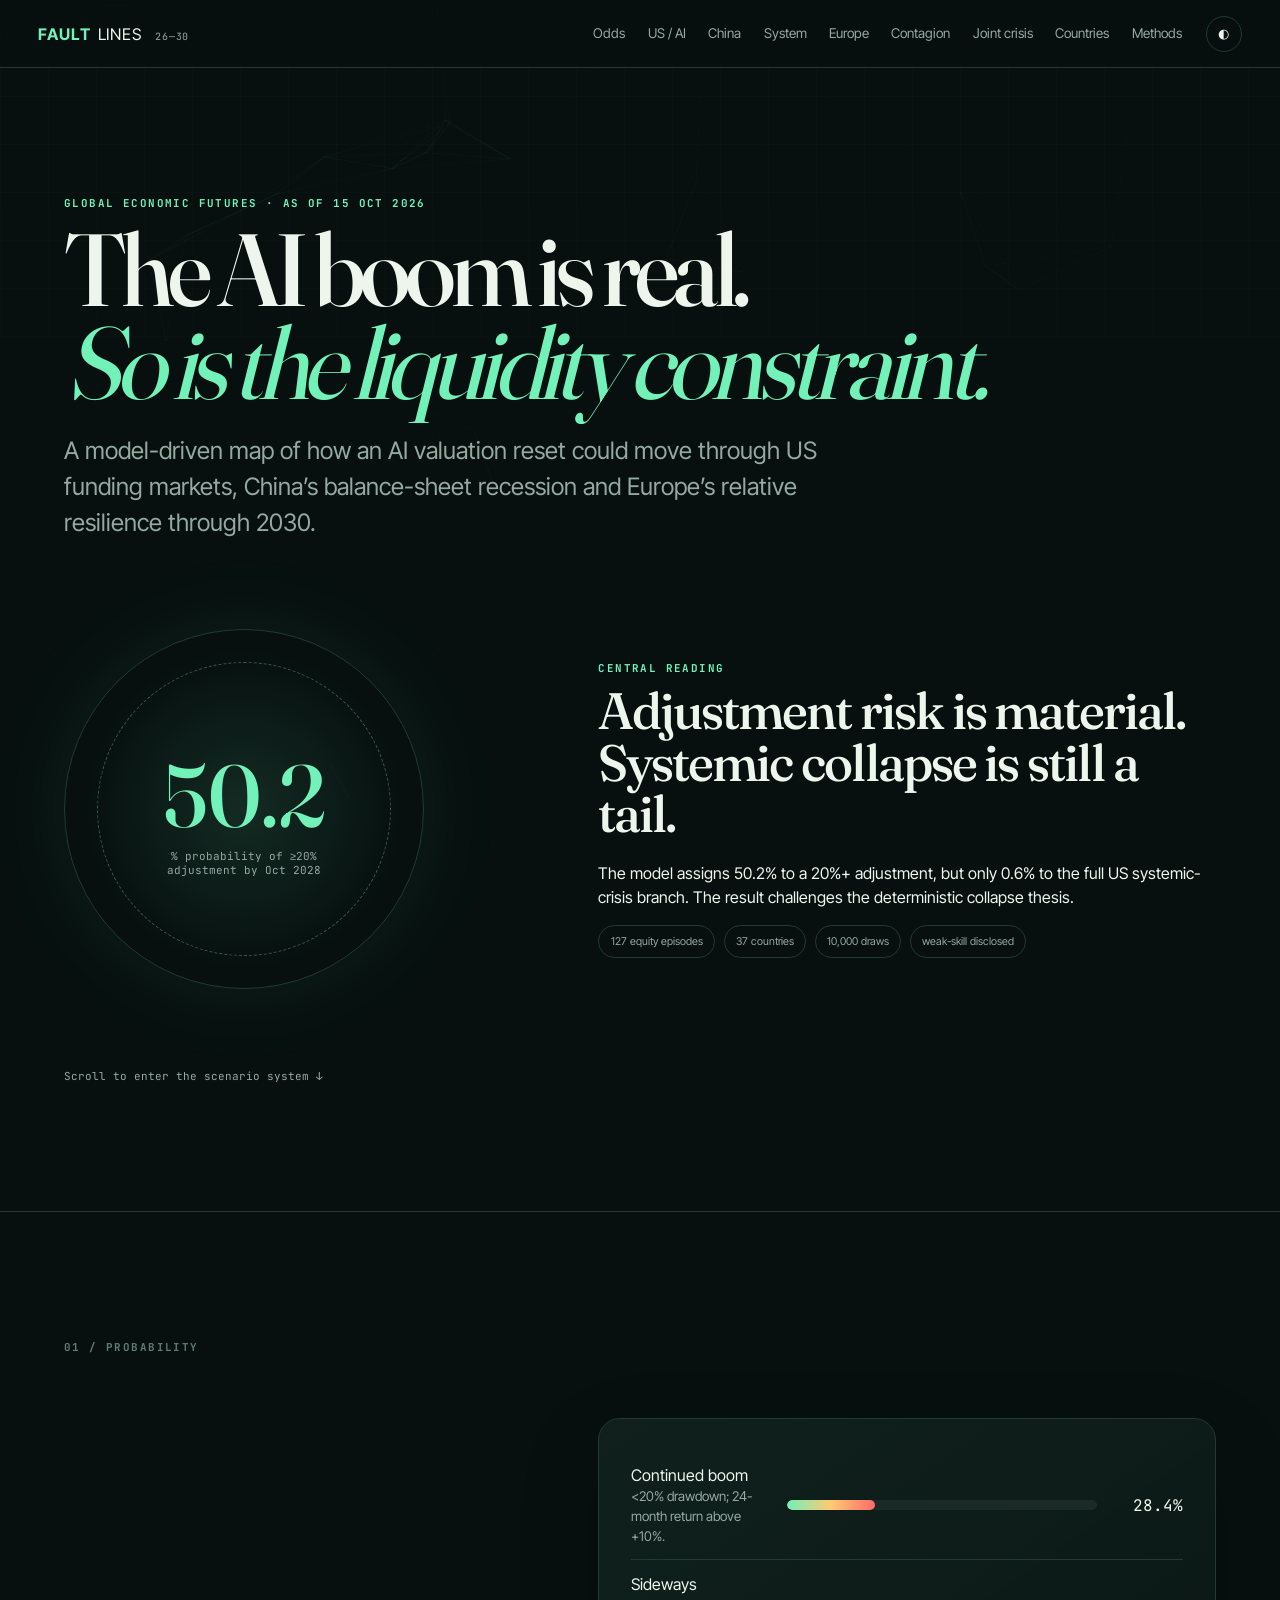
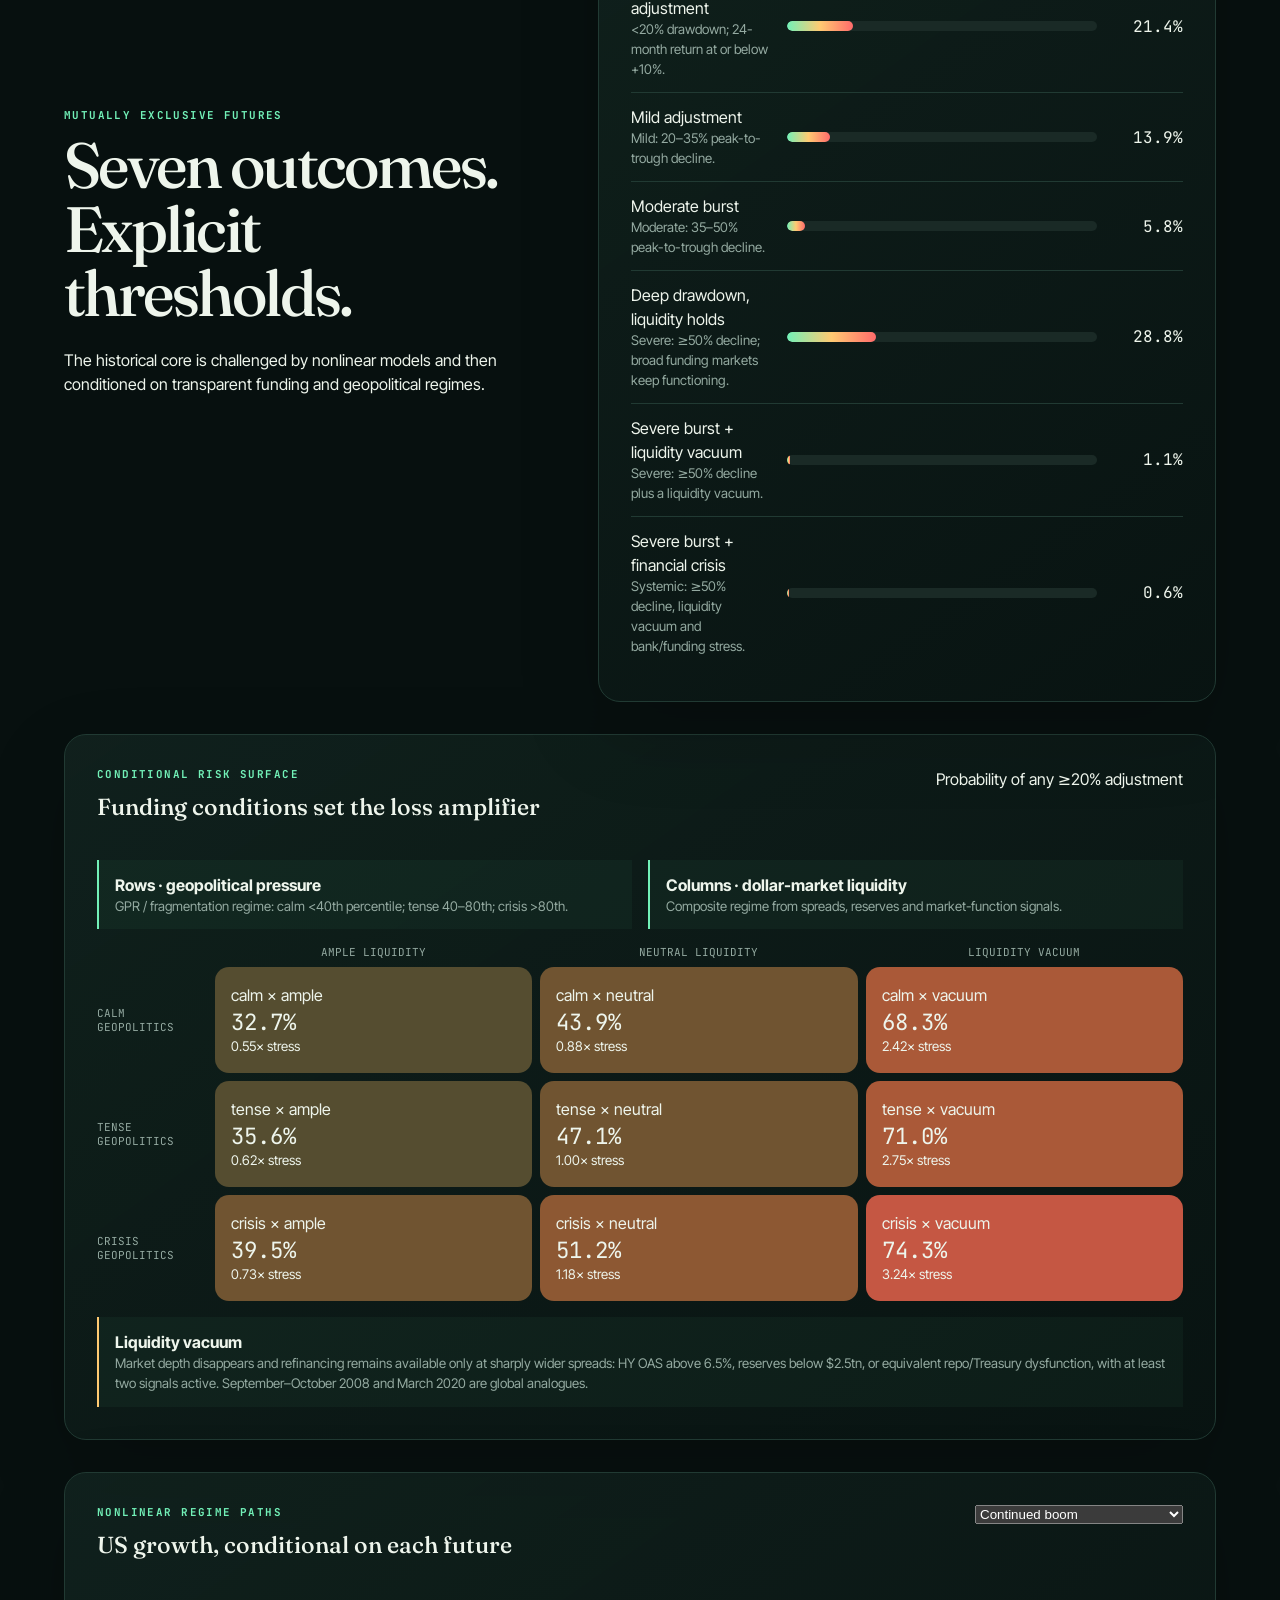
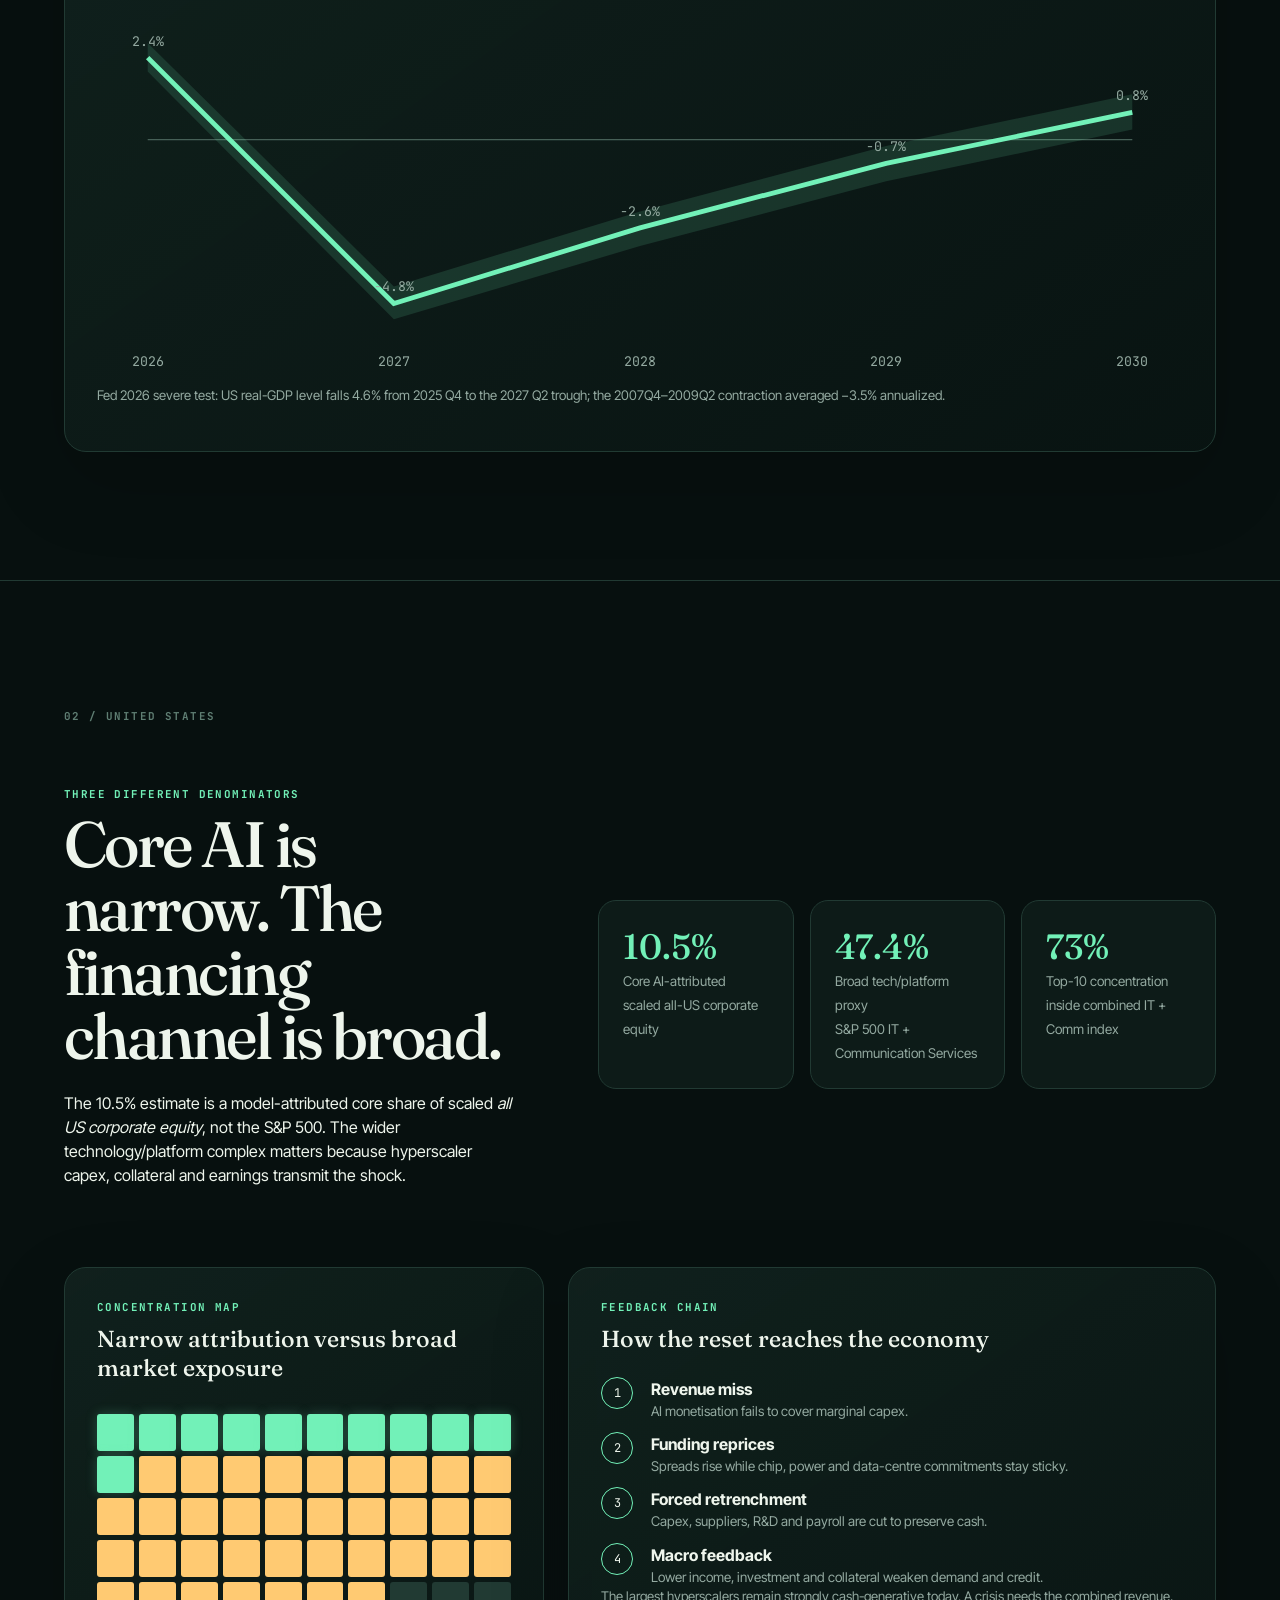
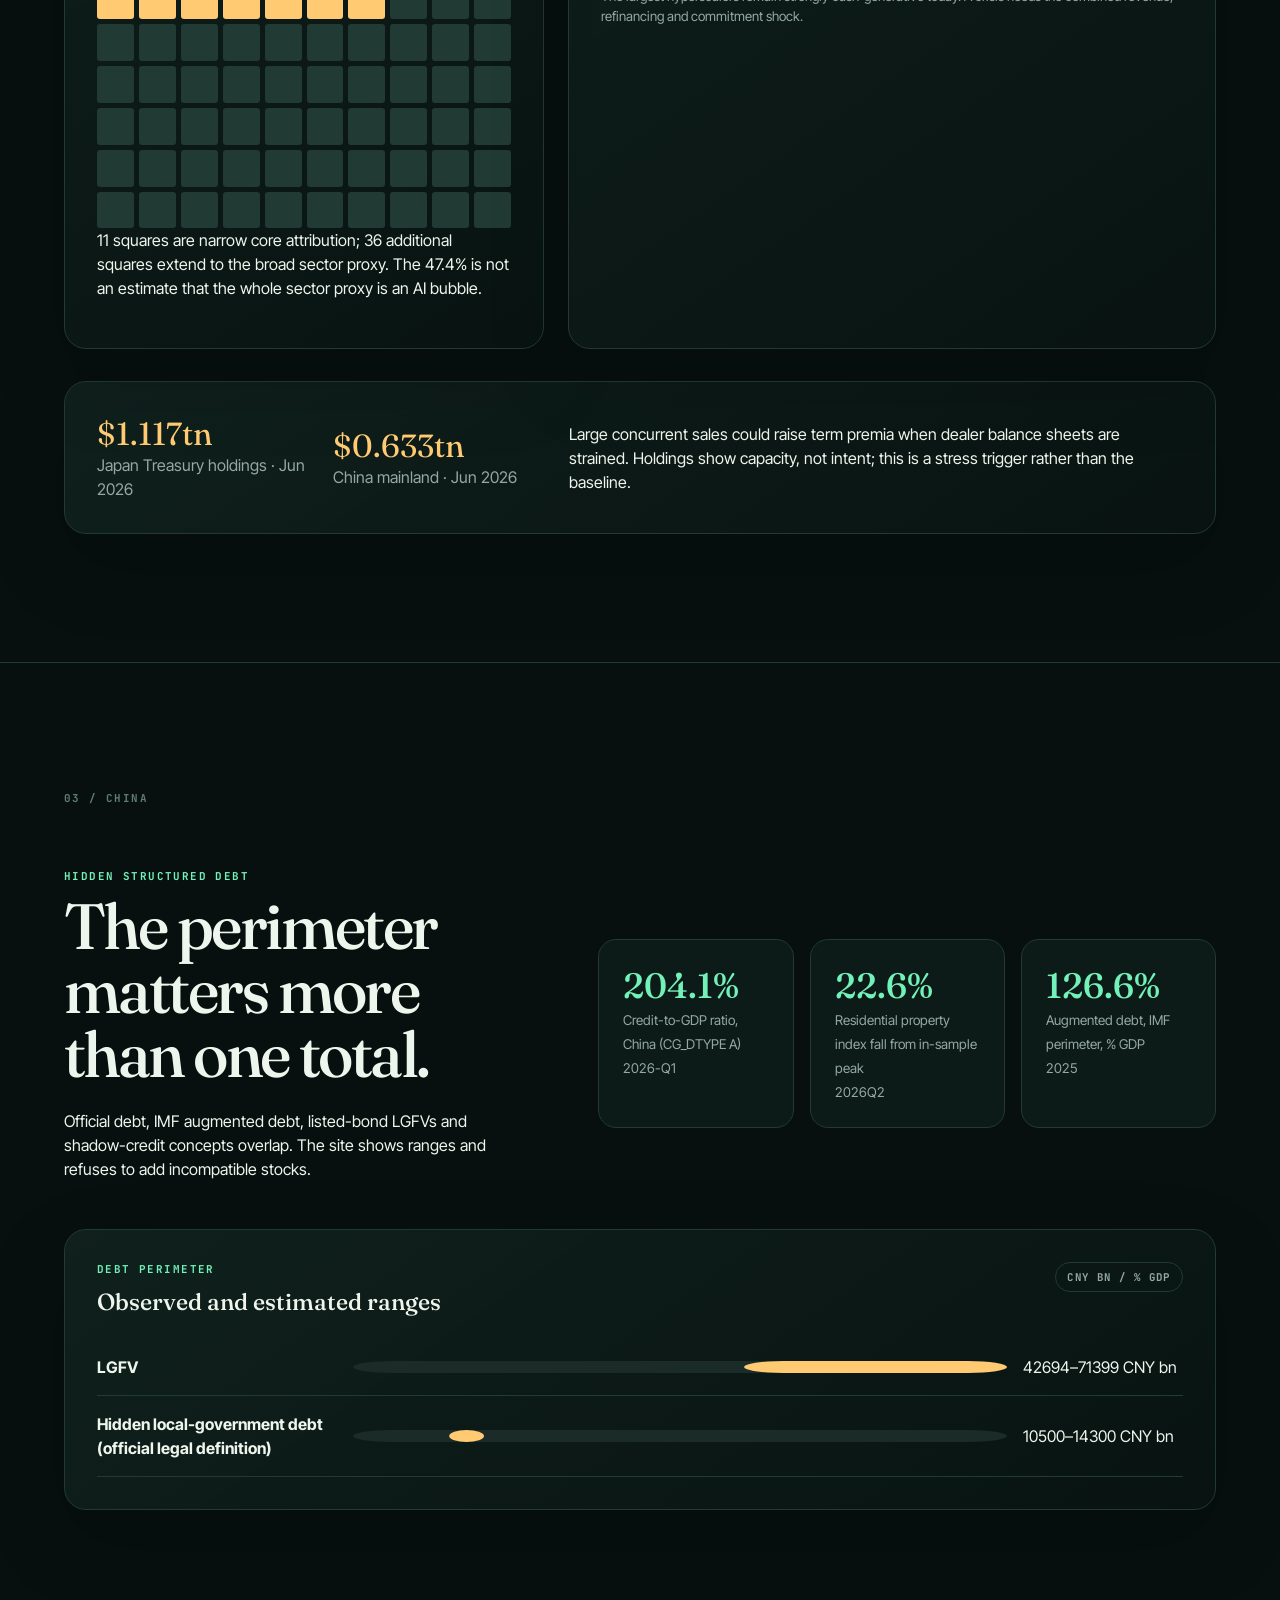
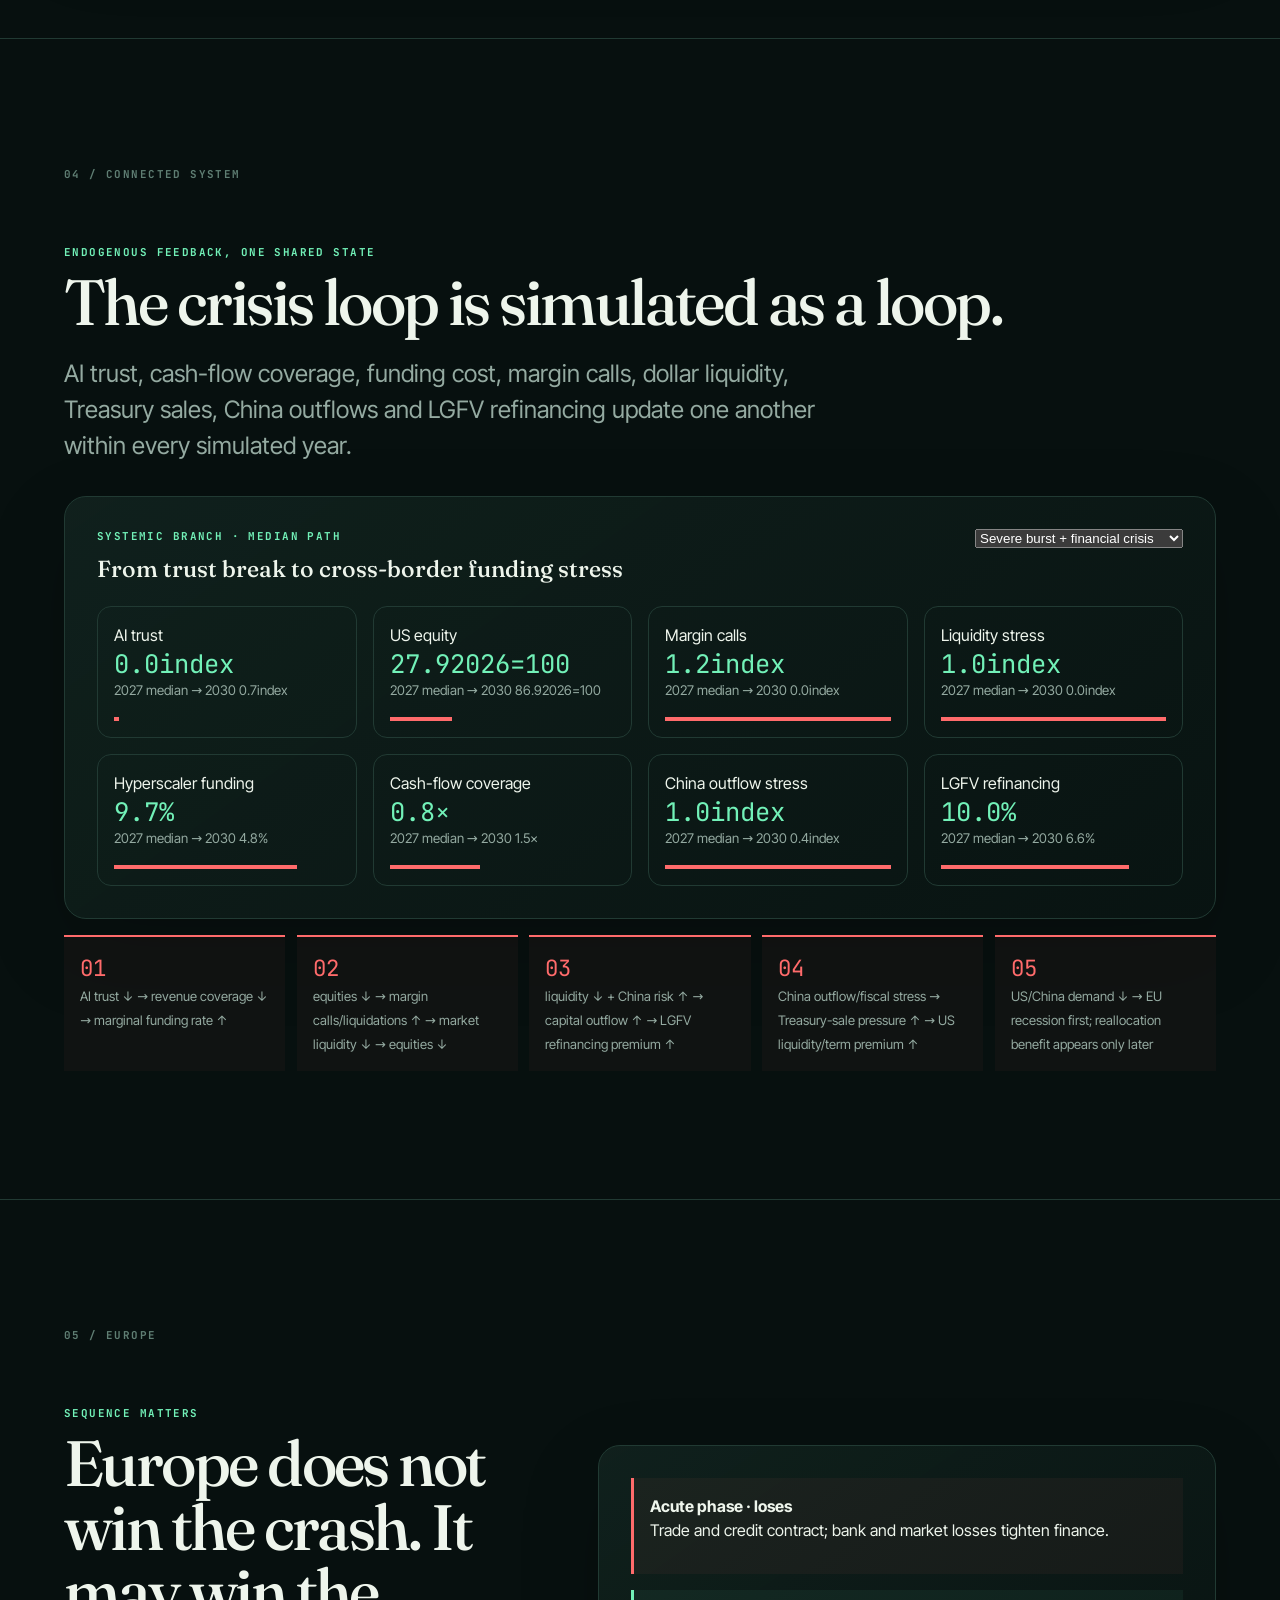
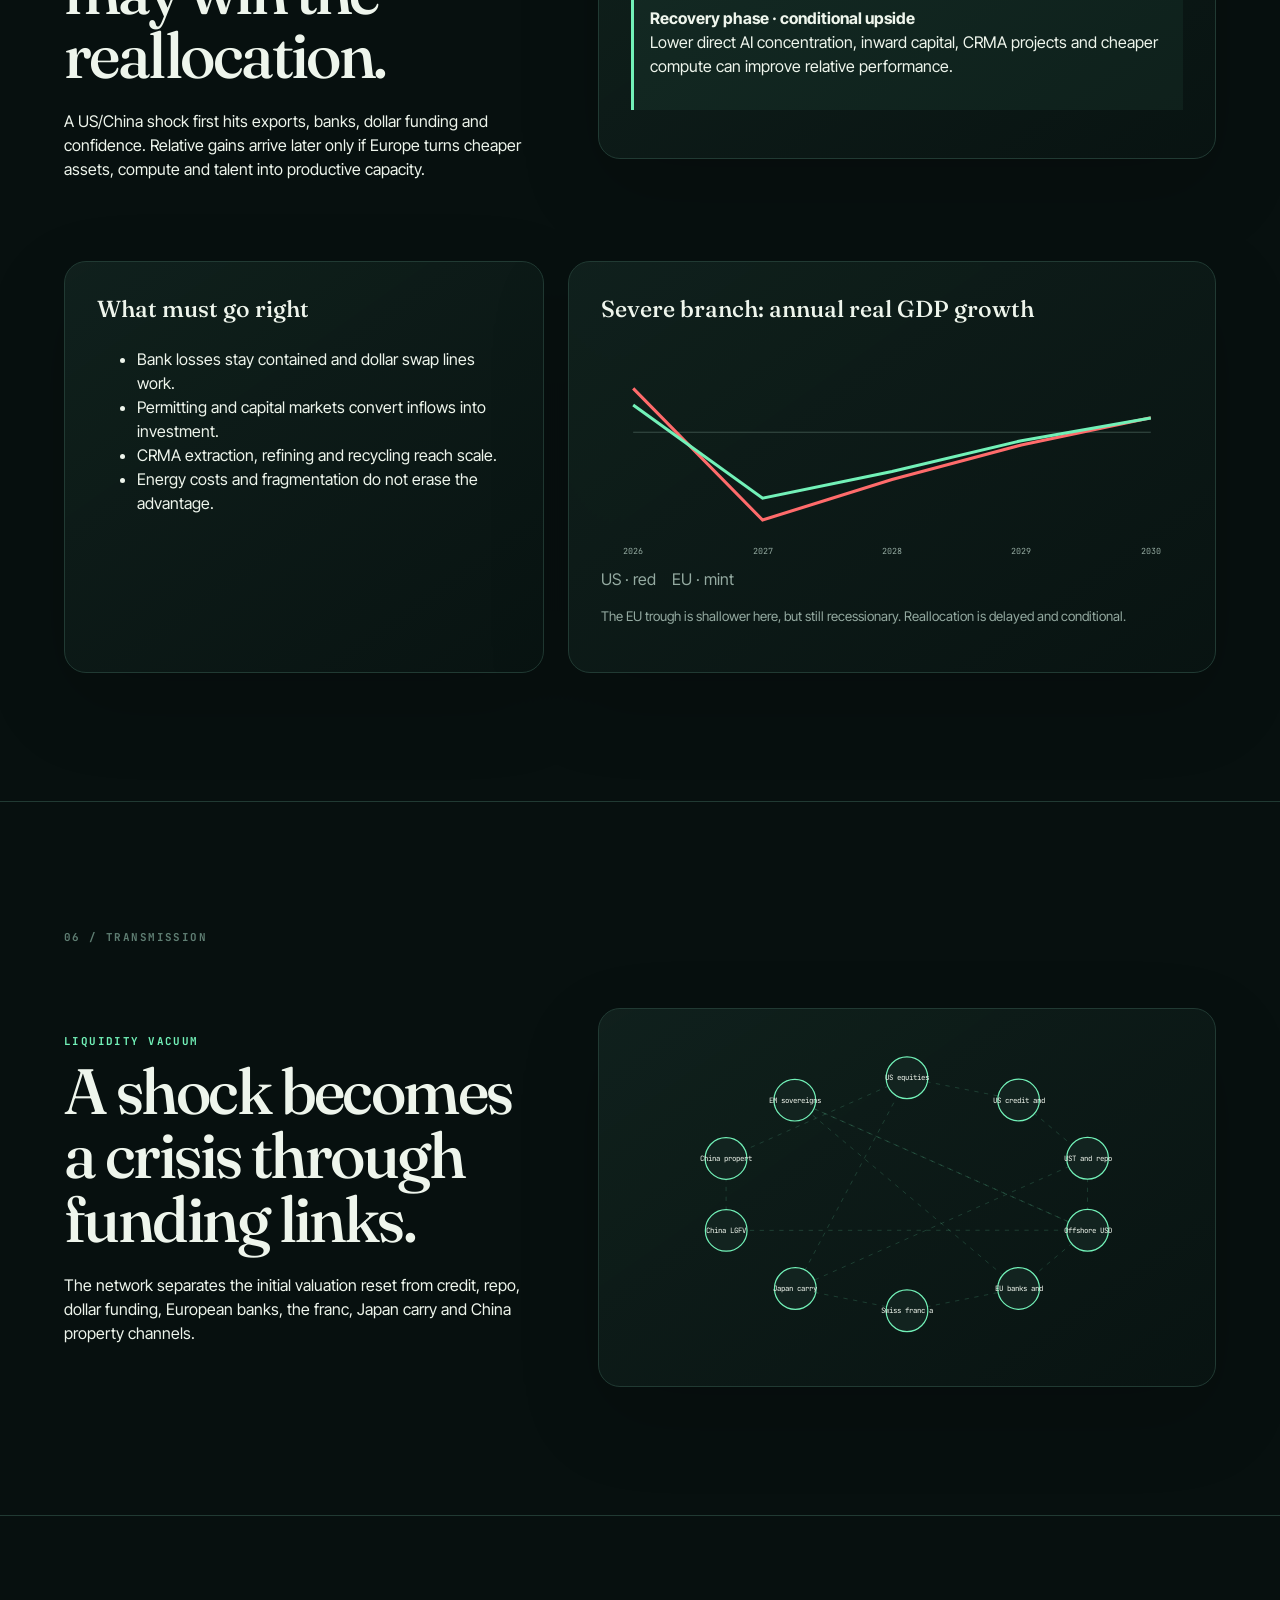
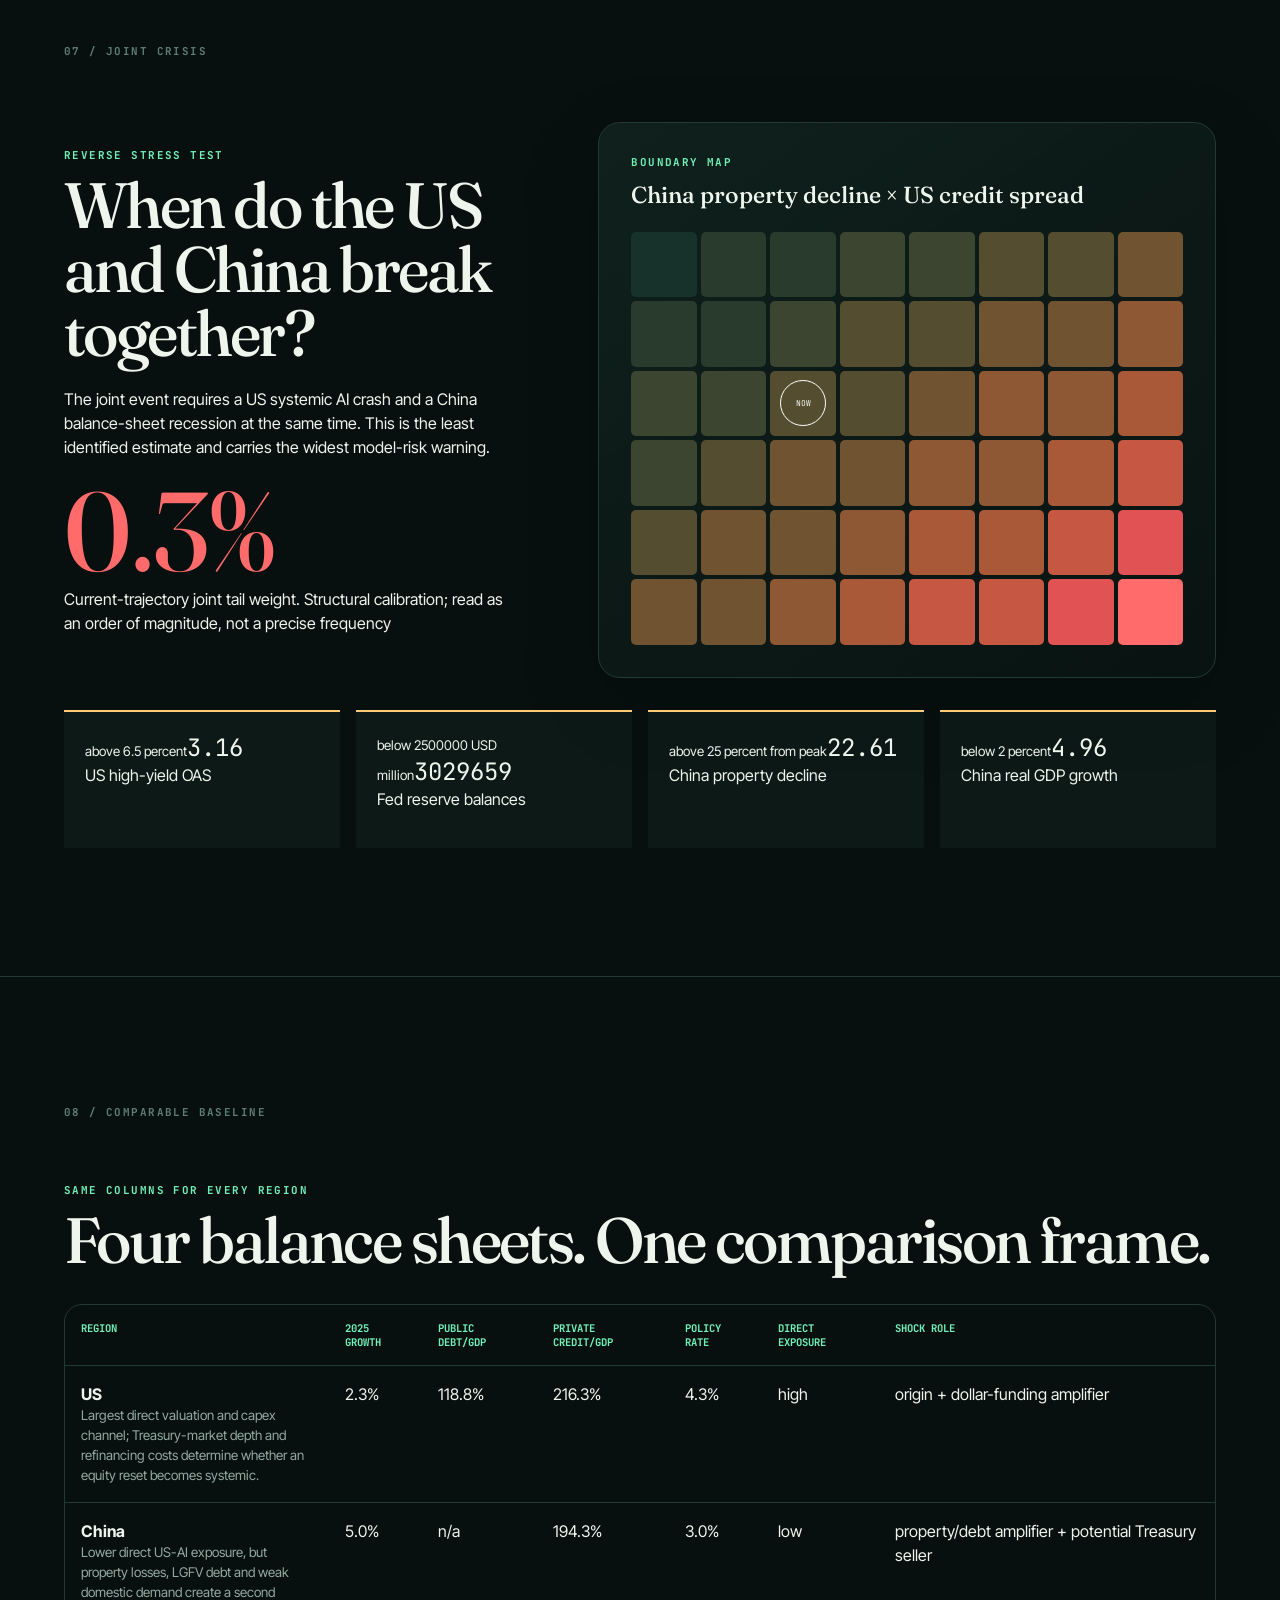
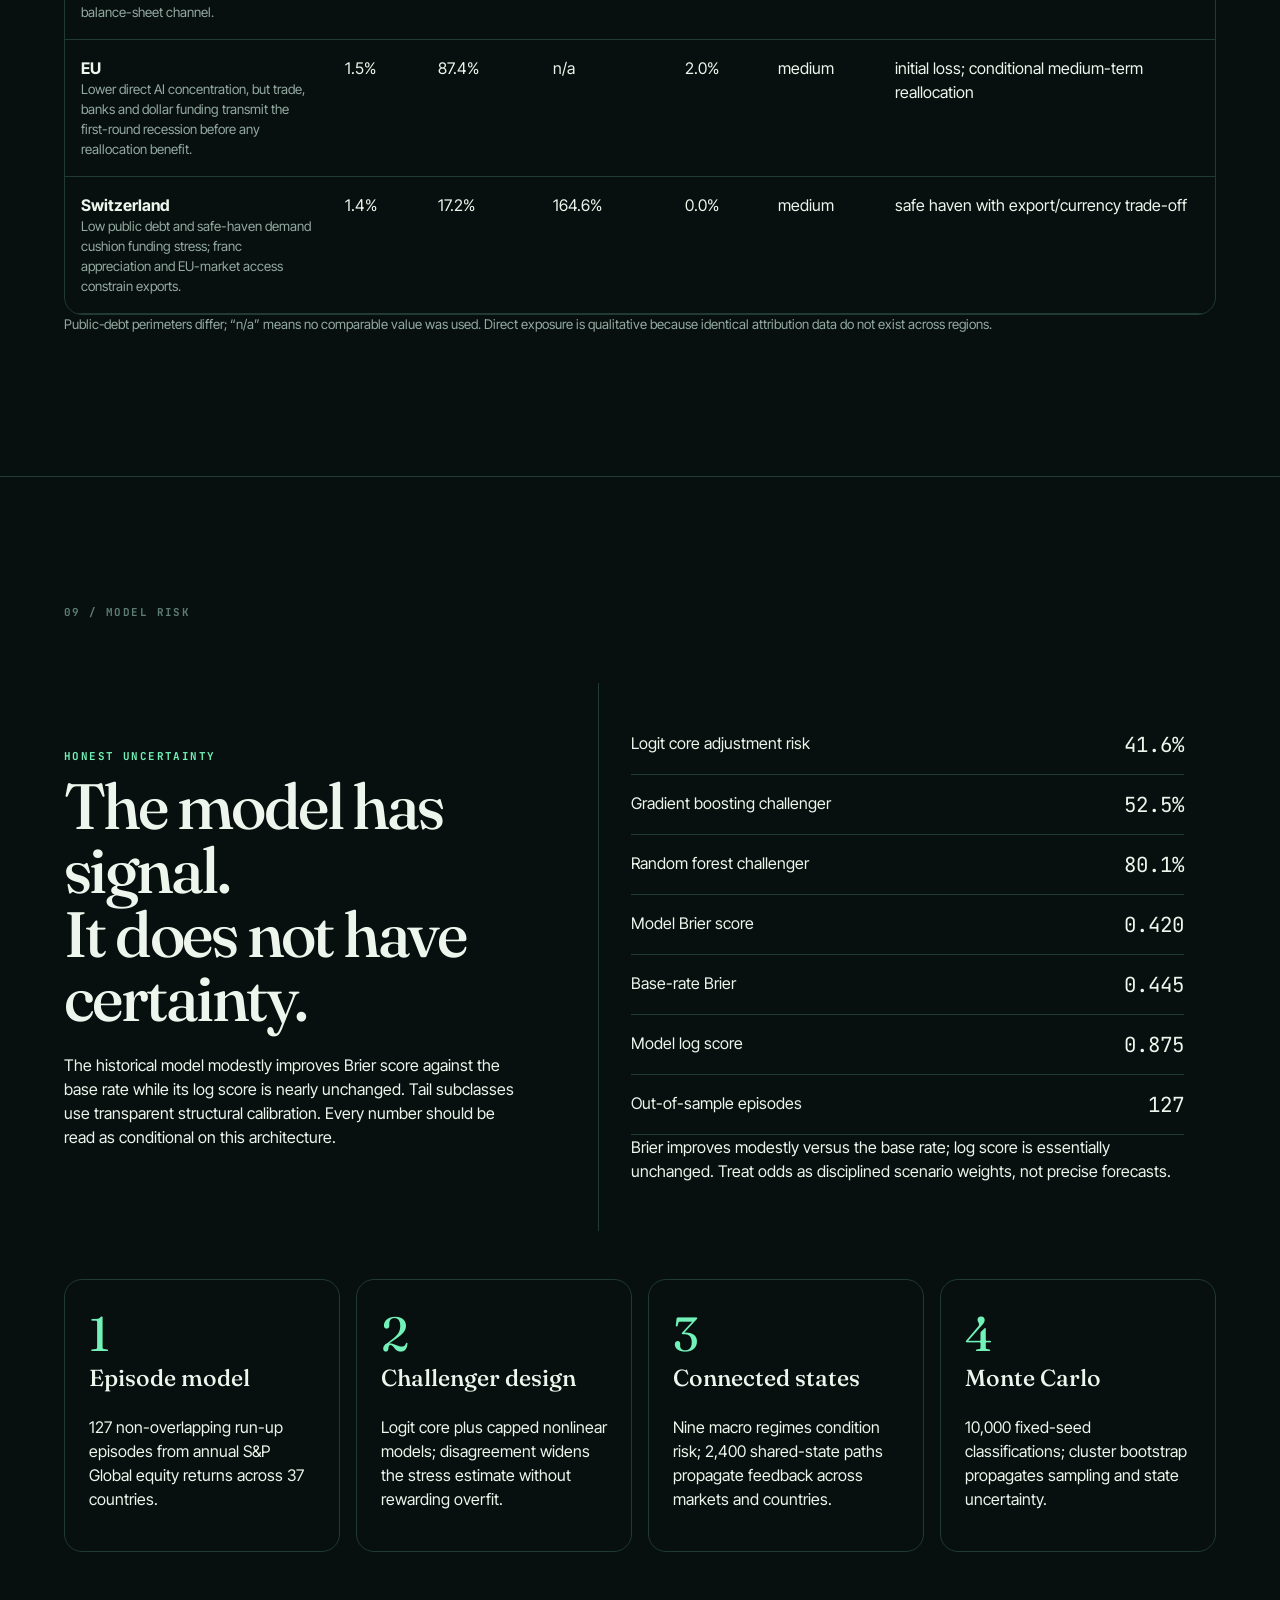
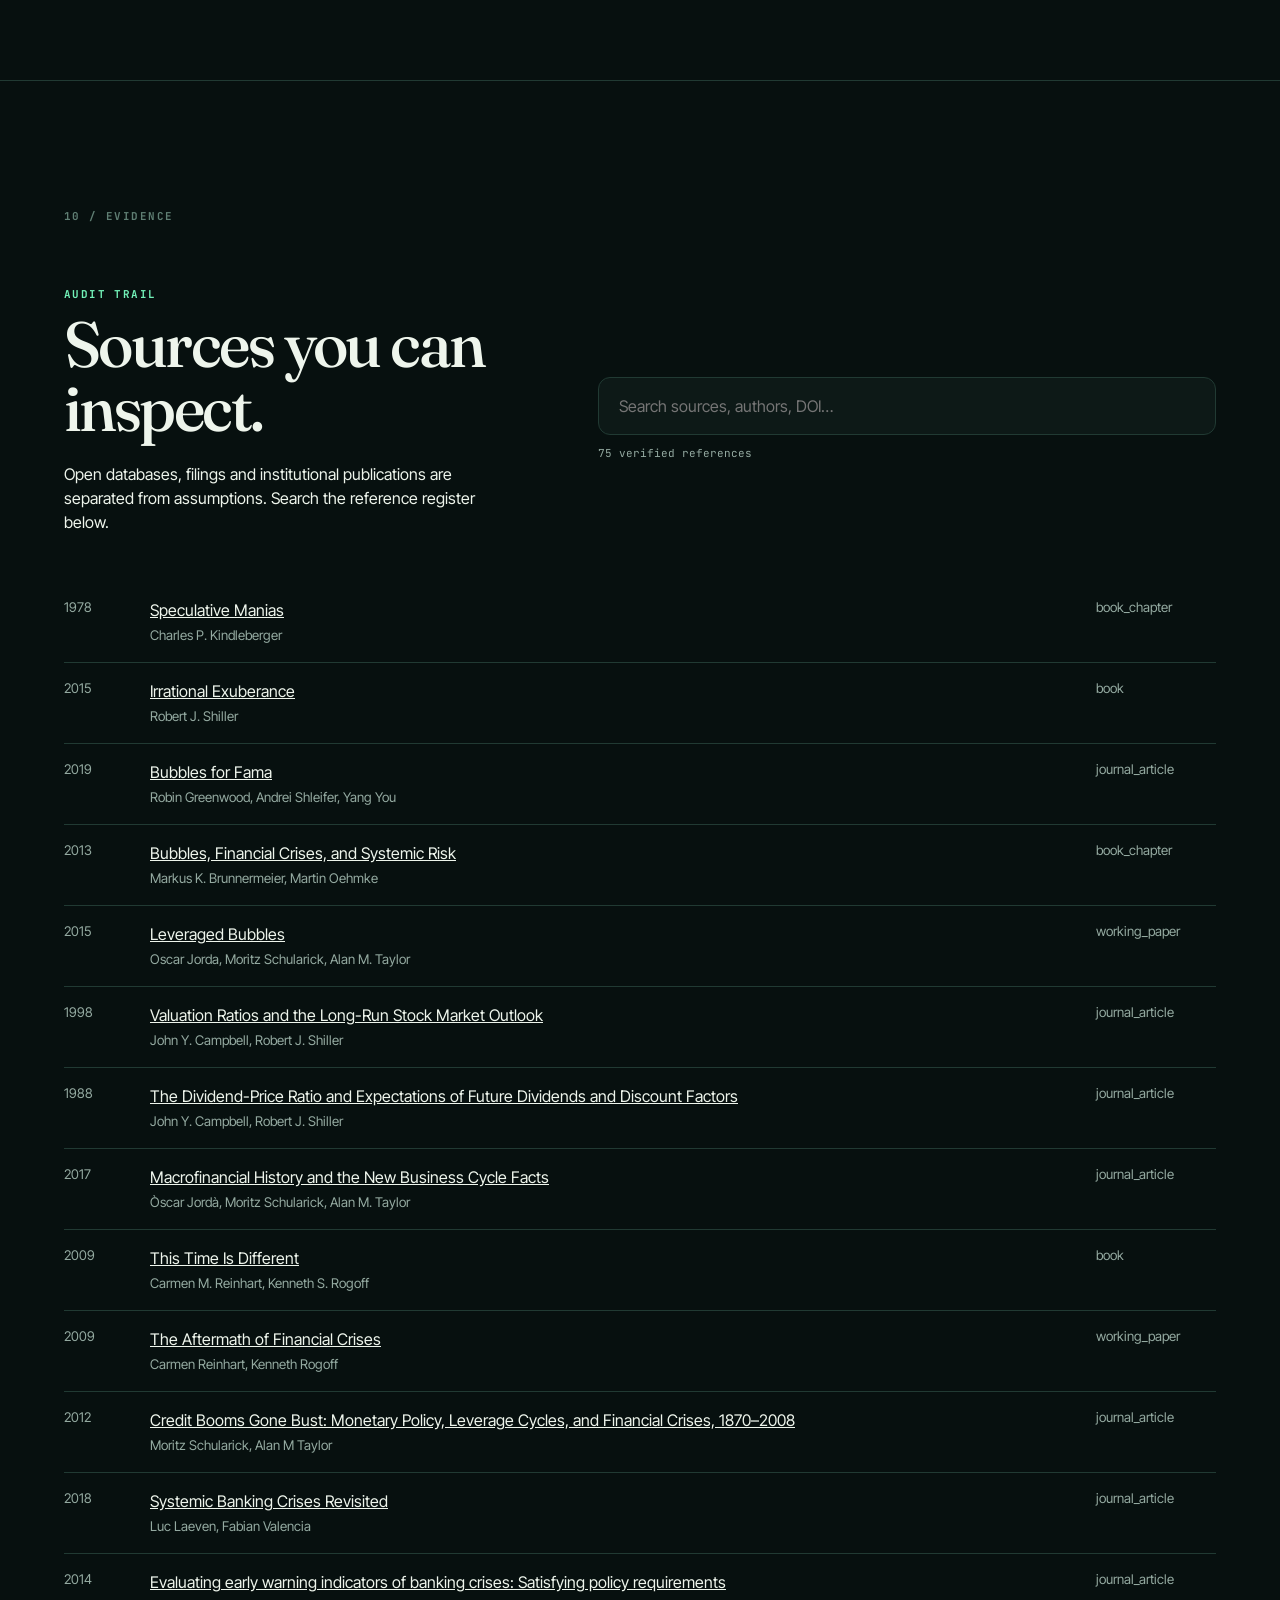
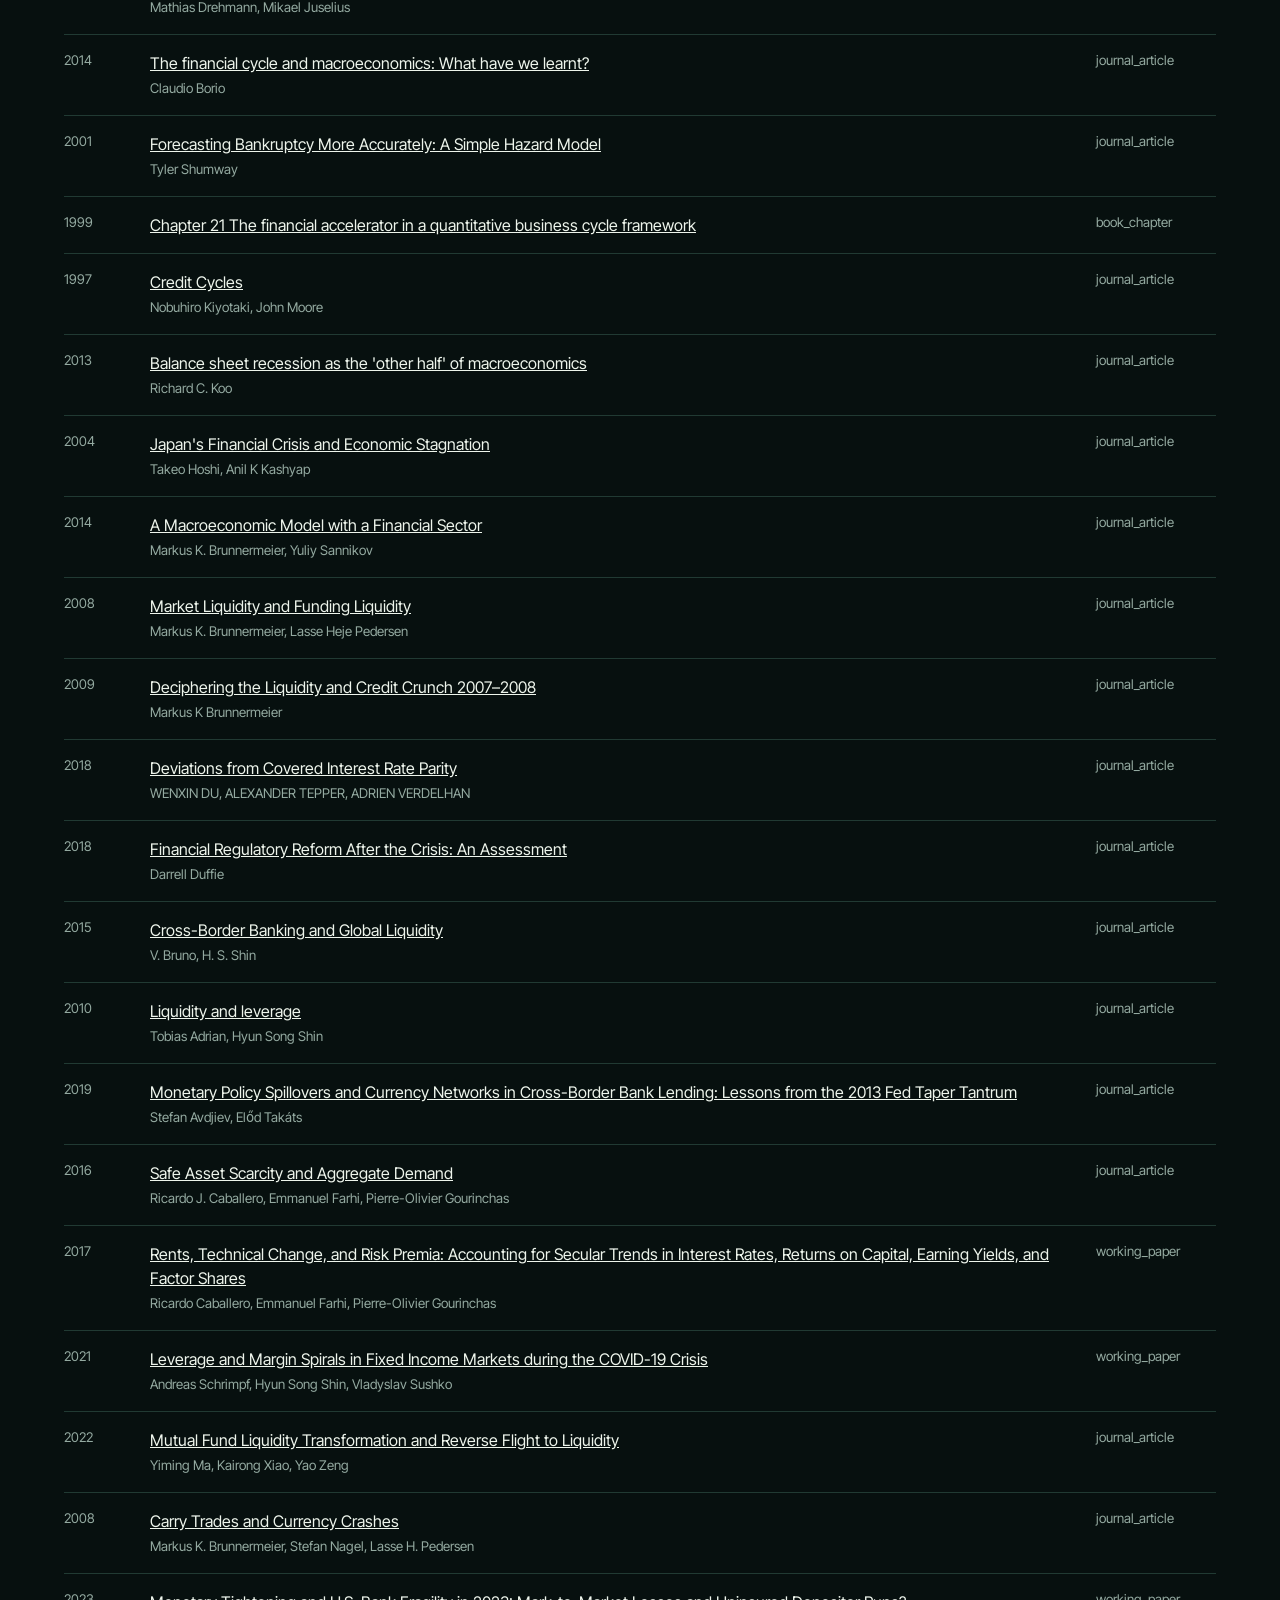
==== commit 5fe3a43a: "Model connected AI liquidity and China stress feedbacks" ====
--- a/site/index.html
+++ b/site/index.html
@@ -1,11 +1,12 @@
-<!doctype html><html lang="en"><head><meta charset="utf-8"><meta name="viewport" content="width=device-width,initial-scale=1"><meta http-equiv="Content-Security-Policy" content="default-src 'self';script-src 'self';style-src 'self';font-src 'self';img-src 'self' data:;connect-src 'self'"><title>Fault Lines — Global Economic Futures 2026–2030</title><meta name="description" content="Evidence-led probabilistic scenarios for the AI investment cycle, China debt, contagion and Europe."><link rel="stylesheet" href="styles.css"></head><body><canvas id="field" aria-hidden="true"></canvas><header><a class="brand" href="#overview"><b>FAULT</b><span>LINES</span><i>26—30</i></a><nav aria-label="Primary"><a href="#scenarios">Odds</a><a href="#us">US / AI</a><a href="#china">China</a><a href="#contagion">Contagion</a><a href="#joint">Joint crisis</a><a href="#countries">Countries</a><a href="#methods">Methods</a></nav><button id="theme" aria-label="Toggle colour theme">◐</button></header><main>
+<!doctype html><html lang="en"><head><meta charset="utf-8"><meta name="viewport" content="width=device-width,initial-scale=1"><title>Fault Lines — Global Economic Futures 2026–2030</title><meta name="description" content="Evidence-led probabilistic scenarios for the AI investment cycle, China debt, contagion and Europe."><link rel="stylesheet" href="styles.css"></head><body><canvas id="field" aria-hidden="true"></canvas><header><a class="brand" href="#overview"><b>FAULT</b><span>LINES</span><i>26—30</i></a><nav aria-label="Primary"><a href="#scenarios">Odds</a><a href="#us">US / AI</a><a href="#china">China</a><a href="#system">System</a><a href="#eu">Europe</a><a href="#contagion">Contagion</a><a href="#joint">Joint crisis</a><a href="#countries">Countries</a><a href="#methods">Methods</a></nav><button id="theme" aria-label="Toggle colour theme">◐</button></header><main>
 <section id="overview" class="hero"><div class="kicker">GLOBAL ECONOMIC FUTURES · AS OF 15 OCT 2026</div><h1>The AI boom is real.<br><em>So is the liquidity constraint.</em></h1><p class="lede">A model-driven map of how an AI valuation reset could move through US funding markets, China’s balance-sheet recession and Europe’s relative resilience through 2030.</p><div class="hero-grid"><div class="dial" id="riskDial"></div><div class="hero-copy"><p class="eyebrow">Central reading</p><h2 id="heroFinding">Loading model…</h2><p id="heroDetail"></p><div class="chips"><span>127 equity episodes</span><span>37 countries</span><span>10,000 draws</span><span>weak-skill disclosed</span></div></div></div><div class="scroll">Scroll to enter the scenario system ↓</div></section>
-<section id="scenarios" class="chapter"><div class="chapter-no">01 / PROBABILITY</div><div class="split"><div><p class="eyebrow">The core forecast</p><h2>Seven futures.<br>One probability mass.</h2><p>Odds combine an international equity-bubble model with independently estimated geopolitical and liquidity states. Wide bands expose parameter uncertainty.</p></div><div class="panel"><div id="odds"></div></div></div><div class="panel wide"><div class="panel-head"><div><p class="eyebrow">Conditional risk surface</p><h3>Liquidity dominates geopolitics</h3></div><p>Probability of any ≥20% adjustment</p></div><div id="heatmap"></div></div><div class="panel wide"><div class="panel-head"><div><p class="eyebrow">Scenario paths</p><h3>US growth, conditional on each future</h3></div><select id="scenarioSelect" aria-label="Scenario"></select></div><div id="fan"></div></div></section>
-<section id="us" class="chapter"><div class="chapter-no">02 / UNITED STATES</div><div class="split"><div><p class="eyebrow">Exposure, not equivalence</p><h2>How much of America is tied to AI?</h2><p>Issuer attribution is estimated from market value, SEC earnings and investment proxies. It measures exposure; it does not declare all exposure a bubble.</p></div><div class="stats" id="usStats"></div></div><div class="grid2"><div class="panel"><p class="eyebrow">Growth accounting</p><h3>Reported growth vs direct AI-investment exclusion</h3><div id="growthBars"></div></div><div class="panel"><p class="eyebrow">Concentration</p><h3>AI-linked market exposure range</h3><div id="waffle"></div></div></div></section>
+<section id="scenarios" class="chapter"><div class="chapter-no">01 / PROBABILITY</div><div class="split"><div><p class="eyebrow">Mutually exclusive futures</p><h2>Seven outcomes.<br>Explicit thresholds.</h2><p>The historical core is challenged by nonlinear models and then conditioned on transparent funding and geopolitical regimes.</p></div><div class="panel"><div id="odds"></div></div></div><div class="panel wide"><div class="panel-head"><div><p class="eyebrow">Conditional risk surface</p><h3>Funding conditions set the loss amplifier</h3></div><p>Probability of any ≥20% adjustment</p></div><div class="axis-notes"><div><b>Rows · geopolitical pressure</b><span>GPR / fragmentation regime: calm &lt;40th percentile; tense 40–80th; crisis &gt;80th.</span></div><div><b>Columns · dollar-market liquidity</b><span>Composite regime from spreads, reserves and market-function signals.</span></div></div><div id="heatmap"></div><div class="definition"><b>Liquidity vacuum</b><span>Market depth disappears and refinancing remains available only at sharply wider spreads: HY OAS above 6.5%, reserves below $2.5tn, or equivalent repo/Treasury dysfunction, with at least two signals active. September–October 2008 and March 2020 are global analogues.</span></div></div><div class="panel wide"><div class="panel-head"><div><p class="eyebrow">Nonlinear regime paths</p><h3>US growth, conditional on each future</h3></div><select id="scenarioSelect" aria-label="Scenario"></select></div><div id="fan"></div><p class="benchmark" id="benchmark"></p></div></section>
+<section id="us" class="chapter"><div class="chapter-no">02 / UNITED STATES</div><div class="split"><div><p class="eyebrow">Three different denominators</p><h2>Core AI is narrow. The financing channel is broad.</h2><p>The 10.5% estimate is a model-attributed core share of scaled <em>all US corporate equity</em>, not the S&amp;P 500. The wider technology/platform complex matters because hyperscaler capex, collateral and earnings transmit the shock.</p></div><div class="stats" id="usStats"></div></div><div class="grid2"><div class="panel"><p class="eyebrow">Concentration map</p><h3>Narrow attribution versus broad market exposure</h3><div id="waffle"></div></div><div class="panel"><p class="eyebrow">Feedback chain</p><h3>How the reset reaches the economy</h3><div class="chain"><i>1</i><p><b>Revenue miss</b><span>AI monetisation fails to cover marginal capex.</span></p><i>2</i><p><b>Funding reprices</b><span>Spreads rise while chip, power and data-centre commitments stay sticky.</span></p><i>3</i><p><b>Forced retrenchment</b><span>Capex, suppliers, R&amp;D and payroll are cut to preserve cash.</span></p><i>4</i><p><b>Macro feedback</b><span>Lower income, investment and collateral weaken demand and credit.</span></p></div><p class="caveat">The largest hyperscalers remain strongly cash-generative today. A crisis needs the combined revenue, refinancing and commitment shock.</p></div></div><div class="panel wide treasury"><div><b>$1.117tn</b><span>Japan Treasury holdings · Jun 2026</span></div><div><b>$0.633tn</b><span>China mainland · Jun 2026</span></div><p>Large concurrent sales could raise term premia when dealer balance sheets are strained. Holdings show capacity, not intent; this is a stress trigger rather than the baseline.</p></div></section>
 <section id="china" class="chapter"><div class="chapter-no">03 / CHINA</div><div class="split"><div><p class="eyebrow">Hidden structured debt</p><h2>The perimeter matters more than one total.</h2><p>Official debt, IMF augmented debt, listed-bond LGFVs and shadow-credit concepts overlap. The site shows ranges and refuses to add incompatible stocks.</p></div><div class="stats" id="chinaStats"></div></div><div class="panel wide"><div class="panel-head"><div><p class="eyebrow">Debt perimeter</p><h3>Observed and estimated ranges</h3></div><span class="tag">CNY bn / % GDP</span></div><div id="debtRanges"></div></div></section>
-<section id="contagion" class="chapter"><div class="chapter-no">04 / TRANSMISSION</div><div class="split"><div><p class="eyebrow">Liquidity vacuum</p><h2>A shock becomes a crisis through funding links.</h2><p>The network separates the initial valuation reset from credit, repo, dollar funding, European banks, the franc, Japan carry and China property channels.</p></div><div class="panel network"><svg id="network" viewBox="0 0 900 500" role="img" aria-label="Contagion network"></svg></div></div></section>
-<section id="joint" class="chapter"><div class="chapter-no">05 / JOINT CRISIS</div><div class="split"><div><p class="eyebrow">Reverse stress test</p><h2>When do the US and China break together?</h2><p>The joint event requires a US systemic AI crash and a China balance-sheet recession at the same time. This is the least identified estimate and carries the widest model-risk warning.</p><div id="jointStat"></div></div><div class="panel"><p class="eyebrow">Boundary map</p><h3>China property decline × US credit spread</h3><div id="frontier"></div></div></div><div class="thresholds" id="thresholds"></div></section>
-<section id="countries" class="chapter"><div class="chapter-no">06 / COUNTRY DASHBOARD</div><p class="eyebrow">Current baseline</p><h2>Four balance sheets, four transmission profiles.</h2><div class="country-grid" id="countryGrid"></div></section>
-<section id="methods" class="chapter"><div class="chapter-no">07 / MODEL RISK</div><div class="split"><div><p class="eyebrow">Honest uncertainty</p><h2>The model has signal.<br>It does not have certainty.</h2><p>The historical model modestly improves Brier score against the base rate while its log score is nearly unchanged. Tail subclasses use transparent structural calibration. Every number should be read as conditional on this architecture.</p></div><div class="scorecard" id="scorecard"></div></div><div class="method-grid"><article><b>1</b><h3>Episode model</h3><p>127 non-overlapping run-up episodes from annual S&amp;P Global equity returns across 37 countries.</p></article><article><b>2</b><h3>Two estimators</h3><p>Two regularised multinomial logits, averaged; fold-local scaling prevents leakage.</p></article><article><b>3</b><h3>State conditioning</h3><p>Geopolitical risk and liquidity regimes reweight the base hazard across nine states.</p></article><article><b>4</b><h3>Monte Carlo</h3><p>10,000 fixed-seed classifications; cluster bootstrap propagates sampling and state uncertainty.</p></article></div></section>
-<section id="sources" class="chapter"><div class="chapter-no">08 / EVIDENCE</div><div class="split"><div><p class="eyebrow">Audit trail</p><h2>Sources you can inspect.</h2><p>Open databases, filings and institutional publications are separated from assumptions. Search the reference register below.</p></div><div><input id="sourceSearch" placeholder="Search sources, authors, DOI…" aria-label="Search sources"><div class="source-count" id="sourceCount"></div></div></div><div class="sources" id="sourceList"></div></section>
+<section id="system" class="chapter"><div class="chapter-no">04 / CONNECTED SYSTEM</div><p class="eyebrow">Endogenous feedback, one shared state</p><h2>The crisis loop is simulated as a loop.</h2><p class="lede">AI trust, cash-flow coverage, funding cost, margin calls, dollar liquidity, Treasury sales, China outflows and LGFV refinancing update one another within every simulated year.</p><div class="panel wide"><div class="panel-head"><div><p class="eyebrow">Systemic branch · median path</p><h3>From trust break to cross-border funding stress</h3></div><select id="systemSelect" aria-label="Connected scenario"></select></div><div class="system-grid" id="systemGrid"></div></div><div class="loop" id="feedbackLoops"></div></section>
+<section id="eu" class="chapter"><div class="chapter-no">05 / EUROPE</div><div class="split"><div><p class="eyebrow">Sequence matters</p><h2>Europe does not win the crash. It may win the reallocation.</h2><p>A US/China shock first hits exports, banks, dollar funding and confidence. Relative gains arrive later only if Europe turns cheaper assets, compute and talent into productive capacity.</p></div><div class="panel"><div class="verdict"><b>Acute phase · loses</b><p>Trade and credit contract; bank and market losses tighten finance.</p></div><div class="verdict good"><b>Recovery phase · conditional upside</b><p>Lower direct AI concentration, inward capital, CRMA projects and cheaper compute can improve relative performance.</p></div></div></div><div class="grid2"><div class="panel"><h3>What must go right</h3><ul><li>Bank losses stay contained and dollar swap lines work.</li><li>Permitting and capital markets convert inflows into investment.</li><li>CRMA extraction, refining and recycling reach scale.</li><li>Energy costs and fragmentation do not erase the advantage.</li></ul></div><div class="panel"><h3>Severe branch: annual real GDP growth</h3><div id="euCompare"></div><p class="caveat">The EU trough is shallower here, but still recessionary. Reallocation is delayed and conditional.</p></div></div></section><section id="contagion" class="chapter"><div class="chapter-no">06 / TRANSMISSION</div><div class="split"><div><p class="eyebrow">Liquidity vacuum</p><h2>A shock becomes a crisis through funding links.</h2><p>The network separates the initial valuation reset from credit, repo, dollar funding, European banks, the franc, Japan carry and China property channels.</p></div><div class="panel network"><svg id="network" viewBox="0 0 900 500" role="img" aria-label="Contagion network"></svg></div></div></section>
+<section id="joint" class="chapter"><div class="chapter-no">07 / JOINT CRISIS</div><div class="split"><div><p class="eyebrow">Reverse stress test</p><h2>When do the US and China break together?</h2><p>The joint event requires a US systemic AI crash and a China balance-sheet recession at the same time. This is the least identified estimate and carries the widest model-risk warning.</p><div id="jointStat"></div></div><div class="panel"><p class="eyebrow">Boundary map</p><h3>China property decline × US credit spread</h3><div id="frontier"></div></div></div><div class="thresholds" id="thresholds"></div></section>
+<section id="countries" class="chapter"><div class="chapter-no">08 / COMPARABLE BASELINE</div><p class="eyebrow">Same columns for every region</p><h2>Four balance sheets. One comparison frame.</h2><div class="table-wrap"><table><thead><tr><th>Region</th><th>2025 growth</th><th>Public debt/GDP</th><th>Private credit/GDP</th><th>Policy rate</th><th>Direct exposure</th><th>Shock role</th></tr></thead><tbody id="countryGrid"></tbody></table></div><p class="caveat">Public-debt perimeters differ; “n/a” means no comparable value was used. Direct exposure is qualitative because identical attribution data do not exist across regions.</p></section>
+<section id="methods" class="chapter"><div class="chapter-no">09 / MODEL RISK</div><div class="split"><div><p class="eyebrow">Honest uncertainty</p><h2>The model has signal.<br>It does not have certainty.</h2><p>The historical model modestly improves Brier score against the base rate while its log score is nearly unchanged. Tail subclasses use transparent structural calibration. Every number should be read as conditional on this architecture.</p></div><div class="scorecard" id="scorecard"></div></div><div class="method-grid"><article><b>1</b><h3>Episode model</h3><p>127 non-overlapping run-up episodes from annual S&amp;P Global equity returns across 37 countries.</p></article><article><b>2</b><h3>Challenger design</h3><p>Logit core plus capped nonlinear models; disagreement widens the stress estimate without rewarding overfit.</p></article><article><b>3</b><h3>Connected states</h3><p>Nine macro regimes condition risk; 2,400 shared-state paths propagate feedback across markets and countries.</p></article><article><b>4</b><h3>Monte Carlo</h3><p>10,000 fixed-seed classifications; cluster bootstrap propagates sampling and state uncertainty.</p></article></div></section>
+<section id="sources" class="chapter"><div class="chapter-no">10 / EVIDENCE</div><div class="split"><div><p class="eyebrow">Audit trail</p><h2>Sources you can inspect.</h2><p>Open databases, filings and institutional publications are separated from assumptions. Search the reference register below.</p></div><div><input id="sourceSearch" placeholder="Search sources, authors, DOI…" aria-label="Search sources"><div class="source-count" id="sourceCount"></div></div></div><div class="sources" id="sourceList"></div></section>
 </main><footer><div><b>FAULT LINES 26—30</b><p>Scenario analysis, not investment advice. Model-conditional estimates as of 15 October 2026.</p></div><a href="#overview">Back to top ↑</a></footer><script src="app.js" defer></script></body></html>
--- a/site/styles.css
+++ b/site/styles.css
@@ -1 +1 @@
-@font-face{font-family:InterTight;src:url(fonts/inter-tight-latin-wght-normal.woff2)}@font-face{font-family:Fraunces;src:url(fonts/fraunces-latin-opsz-normal.woff2)}@font-face{font-family:Jet;src:url(fonts/jetbrains-mono-latin-wght-normal.woff2)}:root{--bg:#07100f;--surface:#0d1917;--surface2:#12231f;--ink:#eef5ec;--muted:#94aaa1;--line:#213a33;--mint:#72f1b8;--amber:#ffca72;--red:#ff6b6b;--blue:#74a7ff;--serif:Fraunces,Georgia,serif;--sans:InterTight,system-ui,sans-serif;--mono:Jet,monospace;color-scheme:dark}*{box-sizing:border-box}html{scroll-behavior:smooth}body{margin:0;background:var(--bg);color:var(--ink);font-family:var(--sans);line-height:1.5}#field{position:fixed;inset:0;width:100%;height:100%;z-index:-1;opacity:.34}body:before{content:"";position:fixed;inset:0;pointer-events:none;background:linear-gradient(rgba(255,255,255,.018) 1px,transparent 1px),linear-gradient(90deg,rgba(255,255,255,.018) 1px,transparent 1px);background-size:48px 48px;mask-image:linear-gradient(to bottom,black,transparent 75%)}header{position:sticky;top:0;z-index:10;height:68px;display:flex;align-items:center;padding:0 3vw;border-bottom:1px solid var(--line);background:rgba(7,16,15,.82);backdrop-filter:blur(18px)}.brand{display:flex;gap:.45rem;align-items:baseline;color:var(--ink);text-decoration:none;letter-spacing:.05em}.brand b{color:var(--mint)}.brand i{font:10px var(--mono);color:var(--muted);margin-left:.4rem}nav{display:flex;gap:1.4rem;margin-left:auto}nav a,footer a{color:var(--muted);text-decoration:none;font-size:.84rem}nav a:hover{color:var(--mint)}#theme{margin-left:1.5rem;background:none;border:1px solid var(--line);color:var(--ink);border-radius:50%;width:36px;height:36px}.hero,.chapter{max-width:1380px;margin:auto;padding:clamp(5rem,10vw,10rem) 5vw}.hero{min-height:calc(100vh - 68px);display:flex;flex-direction:column;justify-content:center}.kicker,.chapter-no,.eyebrow,.tag{font:700 .68rem var(--mono);letter-spacing:.13em;text-transform:uppercase;color:var(--mint)}h1,h2,h3,p{margin-top:0}h1{font:500 clamp(3.6rem,8vw,8.4rem)/.91 var(--serif);letter-spacing:-.055em;max-width:1200px;margin:.8rem 0 1.5rem}h1 em{color:var(--mint);font-weight:400}h2{font:500 clamp(2.4rem,5vw,5rem)/1 var(--serif);letter-spacing:-.04em;margin:.5rem 0 1.4rem}h3{font:500 1.45rem var(--serif)}.lede{font-size:clamp(1.1rem,2vw,1.5rem);max-width:760px;color:var(--muted)}.hero-grid,.split,.grid2{display:grid;grid-template-columns:1fr 1.35fr;gap:clamp(2rem,6vw,7rem);align-items:center;margin-top:4rem}.dial{width:min(34vw,360px);aspect-ratio:1;border:1px solid var(--line);border-radius:50%;position:relative;display:grid;place-items:center;background:radial-gradient(circle,rgba(114,241,184,.12),transparent 65%);box-shadow:0 0 90px rgba(114,241,184,.08)}.dial:before{content:"";position:absolute;inset:9%;border:1px dashed #395a50;border-radius:50%;animation:spin 22s linear infinite}.dial strong{font:500 5.5rem var(--serif);color:var(--mint)}.dial small{font:11px var(--mono);display:block;color:var(--muted);text-align:center}.hero-copy h2{font-size:clamp(2rem,4vw,4rem)}.chips{display:flex;flex-wrap:wrap;gap:.55rem}.chips span,.tag{border:1px solid var(--line);padding:.45rem .7rem;border-radius:999px;color:var(--muted);font-size:.67rem}.scroll{margin-top:auto;padding-top:5rem;color:var(--muted);font:11px var(--mono)}.chapter{border-top:1px solid var(--line)}.chapter-no{margin-bottom:4rem;color:#5f7e73}.chapter>.split:first-of-type{margin-top:0}.panel{background:linear-gradient(145deg,rgba(18,35,31,.86),rgba(9,20,18,.92));border:1px solid var(--line);border-radius:22px;padding:clamp(1.2rem,2.5vw,2.2rem);box-shadow:0 30px 80px rgba(0,0,0,.18)}.panel.wide{margin-top:2rem}.panel-head{display:flex;justify-content:space-between;gap:2rem;align-items:flex-start}.odds-row{display:grid;grid-template-columns:1.35fr 3fr 70px;gap:1rem;align-items:center;padding:.75rem 0;border-bottom:1px solid var(--line)}.odds-row:last-child{border:0}.bar{display:block;width:100%;height:10px;border:0;border-radius:20px;overflow:hidden;background:#1a2a26}.bar::-webkit-progress-bar{background:#1a2a26}.bar::-webkit-progress-value{background:linear-gradient(90deg,var(--mint),var(--amber),var(--red));border-radius:20px}.bar::-moz-progress-bar{background:linear-gradient(90deg,var(--mint),var(--amber),var(--red));border-radius:20px}.odds-row strong{font:1rem var(--mono);text-align:right}.odds-row small{display:block;color:var(--muted)}.heat{display:grid;grid-template-columns:110px repeat(3,1fr);gap:8px}.cell{min-height:95px;border-radius:14px;padding:1rem;background:var(--surface2);display:flex;flex-direction:column;justify-content:space-between}.cell b{font:1.4rem var(--mono)}.axis{display:grid;place-items:center;color:var(--muted);font:11px var(--mono);text-transform:uppercase}.chart-svg{width:100%;height:auto;overflow:visible}.chart-svg text{fill:var(--muted);font:11px var(--mono)}.stats{display:grid;grid-template-columns:repeat(2,1fr);gap:1rem}.stat{padding:1.5rem;border:1px solid var(--line);border-radius:18px;background:rgba(18,35,31,.62)}.stat b{font:500 2.2rem var(--serif);display:block;color:var(--mint)}.stat span{color:var(--muted);font-size:.84rem}.grid2{gap:1.5rem;align-items:stretch}.waffle{display:grid;grid-template-columns:repeat(10,1fr);gap:5px;margin-top:2rem}.waffle i{aspect-ratio:1;border-radius:3px;background:#213a33}.waffle i.on{background:var(--mint);box-shadow:0 0 12px rgba(114,241,184,.25)}.debt-row{display:grid;grid-template-columns:240px 1fr 160px;gap:1rem;align-items:center;padding:1rem 0;border-bottom:1px solid var(--line)}.range{display:block;width:100%;height:12px}.range-bg{fill:#1b2c28}.range-band{fill:var(--amber)}.network svg{width:100%}.node text{font:12px var(--mono);fill:var(--ink)}.edge{stroke:var(--mint);stroke-opacity:.28;fill:none;stroke-dasharray:7 9;animation:dash 12s linear infinite}.node circle{fill:var(--surface2);stroke:var(--mint);stroke-width:2}.joint-number{font:500 7rem var(--serif);color:var(--red);line-height:1}.frontier{display:grid;grid-template-columns:repeat(8,1fr);gap:4px}.frontier i{aspect-ratio:1;border-radius:5px;background:#16322a;position:relative}.frontier i.current:after{content:"NOW";position:absolute;inset:15%;display:grid;place-items:center;border:1px solid white;border-radius:50%;font:8px var(--mono)}.thresholds{display:grid;grid-template-columns:repeat(4,1fr);gap:1rem;margin-top:2rem}.threshold{border-top:2px solid var(--amber);padding:1.3rem;background:rgba(18,35,31,.5)}.threshold b{font:1.5rem var(--mono)}.country-grid{display:grid;grid-template-columns:repeat(2,1fr);gap:1.2rem;margin-top:3rem}.country{padding:2rem;border:1px solid var(--line);border-radius:22px;background:rgba(13,25,23,.78)}.country h3{font-size:2rem}.mini-stats{display:grid;grid-template-columns:1fr 1fr;gap:.8rem}.mini-stats div{border-top:1px solid var(--line);padding-top:.7rem}.mini-stats b{display:block;font:1rem var(--mono);color:var(--mint)}.mini-stats span{font-size:.75rem;color:var(--muted)}.scorecard{padding:2rem;border-left:1px solid var(--line)}.score{display:flex;justify-content:space-between;padding:1rem 0;border-bottom:1px solid var(--line)}.score b{font:1.3rem var(--mono)}.method-grid{display:grid;grid-template-columns:repeat(4,1fr);gap:1rem;margin-top:3rem}.method-grid article{padding:1.5rem;border:1px solid var(--line);border-radius:18px}.method-grid article>b{font:3rem var(--serif);color:var(--mint)}input{width:100%;padding:1rem 1.2rem;background:var(--surface);border:1px solid var(--line);border-radius:12px;color:var(--ink);font:inherit}.sources{margin-top:2rem}.source{display:grid;grid-template-columns:70px 1fr 120px;gap:1rem;padding:1rem 0;border-bottom:1px solid var(--line)}.source a{color:var(--ink)}.source small{color:var(--muted)}.source-count{color:var(--muted);font:11px var(--mono);margin-top:.7rem}footer{max-width:1380px;margin:auto;padding:4rem 5vw;border-top:1px solid var(--line);display:flex;justify-content:space-between;color:var(--muted)}@keyframes spin{to{transform:rotate(360deg)}}@keyframes grow{from{transform:scaleX(0)}}@keyframes dash{to{stroke-dashoffset:-300}}@media(max-width:900px){nav{display:none}.hero-grid,.split,.grid2{grid-template-columns:1fr}.dial{width:70vw}.stats,.country-grid{grid-template-columns:1fr}.thresholds,.method-grid{grid-template-columns:1fr 1fr}.debt-row{grid-template-columns:1fr}.heat{grid-template-columns:70px repeat(3,1fr)}.cell{padding:.5rem;min-height:78px}.source{grid-template-columns:55px 1fr}.source>small:last-child{display:none}}@media(max-width:520px){h1{font-size:3.3rem}.chapter,.hero{padding-left:1.1rem;padding-right:1.1rem}.thresholds,.method-grid{grid-template-columns:1fr}.odds-row{grid-template-columns:1.3fr 1fr 52px}.panel{border-radius:14px;padding:1rem}.mini-stats{grid-template-columns:1fr}.joint-number{font-size:5rem}}.risk-0{background:#16322a!important}.risk-1{background:#283b2d!important}.risk-2{background:#3b452f!important}.risk-3{background:#554d30!important}.risk-4{background:#705431!important}.risk-5{background:#8d5833!important}.risk-6{background:#aa5938!important}.risk-7{background:#c55743!important}.risk-8{background:#e05253!important}.risk-9{background:#ff6b6b!important}.hero-grid>*,.split>*,.grid2>*,.panel,.source>div{min-width:0}.network{overflow:hidden}.source a,.country,.threshold{overflow-wrap:anywhere}:focus-visible{outline:2px solid var(--mint);outline-offset:4px}.light{--bg:#eff4ef;--surface:#fff;--surface2:#e2ece6;--ink:#0c1915;--muted:#4d635a;--line:#b8cbc2;--mint:#087f58;--amber:#a76300;--red:#bc3434;--blue:#285fb8;color-scheme:light}.light header{background:rgba(239,244,239,.88)}.light .panel{background:linear-gradient(145deg,rgba(255,255,255,.92),rgba(226,236,230,.9))}.light .country{background:rgba(255,255,255,.8)}@media(max-width:520px){.heat{grid-template-columns:52px repeat(3,minmax(0,1fr));gap:4px}.cell{font-size:.68rem}.cell b{font-size:1rem}.panel-head{display:block}.panel-head select{max-width:100%}.source{grid-template-columns:42px minmax(0,1fr)}footer{display:block}}@media(prefers-reduced-motion:reduce){*{animation:none!important;scroll-behavior:auto!important}}+@font-face{font-family:InterTight;src:url(fonts/inter-tight-latin-wght-normal.woff2)}@font-face{font-family:Fraunces;src:url(fonts/fraunces-latin-opsz-normal.woff2)}@font-face{font-family:Jet;src:url(fonts/jetbrains-mono-latin-wght-normal.woff2)}:root{--bg:#07100f;--surface:#0d1917;--surface2:#12231f;--ink:#eef5ec;--muted:#94aaa1;--line:#213a33;--mint:#72f1b8;--amber:#ffca72;--red:#ff6b6b;--blue:#74a7ff;--serif:Fraunces,Georgia,serif;--sans:InterTight,system-ui,sans-serif;--mono:Jet,monospace;color-scheme:dark}*{box-sizing:border-box}html{scroll-behavior:smooth}body{margin:0;background:var(--bg);color:var(--ink);font-family:var(--sans);line-height:1.5}#field{position:fixed;inset:0;width:100%;height:100%;z-index:-1;opacity:.34}body:before{content:"";position:fixed;inset:0;pointer-events:none;background:linear-gradient(rgba(255,255,255,.018) 1px,transparent 1px),linear-gradient(90deg,rgba(255,255,255,.018) 1px,transparent 1px);background-size:48px 48px;mask-image:linear-gradient(to bottom,black,transparent 75%)}header{position:sticky;top:0;z-index:10;height:68px;display:flex;align-items:center;padding:0 3vw;border-bottom:1px solid var(--line);background:rgba(7,16,15,.82);backdrop-filter:blur(18px)}.brand{display:flex;gap:.45rem;align-items:baseline;color:var(--ink);text-decoration:none;letter-spacing:.05em}.brand b{color:var(--mint)}.brand i{font:10px var(--mono);color:var(--muted);margin-left:.4rem}nav{display:flex;gap:1.4rem;margin-left:auto}nav a,footer a{color:var(--muted);text-decoration:none;font-size:.84rem}nav a:hover{color:var(--mint)}#theme{margin-left:1.5rem;background:none;border:1px solid var(--line);color:var(--ink);border-radius:50%;width:36px;height:36px}.hero,.chapter{max-width:1380px;margin:auto;padding:clamp(5rem,10vw,10rem) 5vw}.hero{min-height:calc(100vh - 68px);display:flex;flex-direction:column;justify-content:center}.kicker,.chapter-no,.eyebrow,.tag{font:700 .68rem var(--mono);letter-spacing:.13em;text-transform:uppercase;color:var(--mint)}h1,h2,h3,p{margin-top:0}h1{font:500 clamp(3.6rem,8vw,8.4rem)/.91 var(--serif);letter-spacing:-.055em;max-width:1200px;margin:.8rem 0 1.5rem}h1 em{color:var(--mint);font-weight:400}h2{font:500 clamp(2.4rem,5vw,5rem)/1 var(--serif);letter-spacing:-.04em;margin:.5rem 0 1.4rem}h3{font:500 1.45rem var(--serif)}.lede{font-size:clamp(1.1rem,2vw,1.5rem);max-width:760px;color:var(--muted)}.hero-grid,.split,.grid2{display:grid;grid-template-columns:1fr 1.35fr;gap:clamp(2rem,6vw,7rem);align-items:center;margin-top:4rem}.dial{width:min(34vw,360px);aspect-ratio:1;border:1px solid var(--line);border-radius:50%;position:relative;display:grid;place-items:center;background:radial-gradient(circle,rgba(114,241,184,.12),transparent 65%);box-shadow:0 0 90px rgba(114,241,184,.08)}.dial:before{content:"";position:absolute;inset:9%;border:1px dashed #395a50;border-radius:50%;animation:spin 22s linear infinite}.dial strong{font:500 5.5rem var(--serif);color:var(--mint)}.dial small{font:11px var(--mono);display:block;color:var(--muted);text-align:center}.hero-copy h2{font-size:clamp(2rem,4vw,4rem)}.chips{display:flex;flex-wrap:wrap;gap:.55rem}.chips span,.tag{border:1px solid var(--line);padding:.45rem .7rem;border-radius:999px;color:var(--muted);font-size:.67rem}.scroll{margin-top:auto;padding-top:5rem;color:var(--muted);font:11px var(--mono)}.chapter{border-top:1px solid var(--line)}.chapter-no{margin-bottom:4rem;color:#5f7e73}.chapter>.split:first-of-type{margin-top:0}.panel{background:linear-gradient(145deg,rgba(18,35,31,.86),rgba(9,20,18,.92));border:1px solid var(--line);border-radius:22px;padding:clamp(1.2rem,2.5vw,2.2rem);box-shadow:0 30px 80px rgba(0,0,0,.18)}.panel.wide{margin-top:2rem}.panel-head{display:flex;justify-content:space-between;gap:2rem;align-items:flex-start}.odds-row{display:grid;grid-template-columns:1.35fr 3fr 70px;gap:1rem;align-items:center;padding:.75rem 0;border-bottom:1px solid var(--line)}.odds-row:last-child{border:0}.bar{display:block;width:100%;height:10px;border:0;border-radius:20px;overflow:hidden;background:#1a2a26}.bar::-webkit-progress-bar{background:#1a2a26}.bar::-webkit-progress-value{background:linear-gradient(90deg,var(--mint),var(--amber),var(--red));border-radius:20px}.bar::-moz-progress-bar{background:linear-gradient(90deg,var(--mint),var(--amber),var(--red));border-radius:20px}.odds-row strong{font:1rem var(--mono);text-align:right}.odds-row small{display:block;color:var(--muted)}.heat{display:grid;grid-template-columns:110px repeat(3,1fr);gap:8px}.cell{min-height:95px;border-radius:14px;padding:1rem;background:var(--surface2);display:flex;flex-direction:column;justify-content:space-between}.cell b{font:1.4rem var(--mono)}.axis{display:grid;place-items:center;color:var(--muted);font:11px var(--mono);text-transform:uppercase}.chart-svg{width:100%;height:auto;overflow:visible}.chart-svg text{fill:var(--muted);font:11px var(--mono)}.stats{display:grid;grid-template-columns:repeat(2,1fr);gap:1rem}.stat{padding:1.5rem;border:1px solid var(--line);border-radius:18px;background:rgba(18,35,31,.62)}.stat b{font:500 2.2rem var(--serif);display:block;color:var(--mint)}.stat span{color:var(--muted);font-size:.84rem}.grid2{gap:1.5rem;align-items:stretch}.waffle{display:grid;grid-template-columns:repeat(10,1fr);gap:5px;margin-top:2rem}.waffle i{aspect-ratio:1;border-radius:3px;background:#213a33}.waffle i.on{background:var(--mint);box-shadow:0 0 12px rgba(114,241,184,.25)}.debt-row{display:grid;grid-template-columns:240px 1fr 160px;gap:1rem;align-items:center;padding:1rem 0;border-bottom:1px solid var(--line)}.range{display:block;width:100%;height:12px}.range-bg{fill:#1b2c28}.range-band{fill:var(--amber)}.network svg{width:100%}.node text{font:12px var(--mono);fill:var(--ink)}.edge{stroke:var(--mint);stroke-opacity:.28;fill:none;stroke-dasharray:7 9;animation:dash 12s linear infinite}.node circle{fill:var(--surface2);stroke:var(--mint);stroke-width:2}.joint-number{font:500 7rem var(--serif);color:var(--red);line-height:1}.frontier{display:grid;grid-template-columns:repeat(8,1fr);gap:4px}.frontier i{aspect-ratio:1;border-radius:5px;background:#16322a;position:relative}.frontier i.current:after{content:"NOW";position:absolute;inset:15%;display:grid;place-items:center;border:1px solid white;border-radius:50%;font:8px var(--mono)}.thresholds{display:grid;grid-template-columns:repeat(4,1fr);gap:1rem;margin-top:2rem}.threshold{border-top:2px solid var(--amber);padding:1.3rem;background:rgba(18,35,31,.5)}.threshold b{font:1.5rem var(--mono)}.country-grid{display:grid;grid-template-columns:repeat(2,1fr);gap:1.2rem;margin-top:3rem}.country{padding:2rem;border:1px solid var(--line);border-radius:22px;background:rgba(13,25,23,.78)}.country h3{font-size:2rem}.mini-stats{display:grid;grid-template-columns:1fr 1fr;gap:.8rem}.mini-stats div{border-top:1px solid var(--line);padding-top:.7rem}.mini-stats b{display:block;font:1rem var(--mono);color:var(--mint)}.mini-stats span{font-size:.75rem;color:var(--muted)}.scorecard{padding:2rem;border-left:1px solid var(--line)}.score{display:flex;justify-content:space-between;padding:1rem 0;border-bottom:1px solid var(--line)}.score b{font:1.3rem var(--mono)}.method-grid{display:grid;grid-template-columns:repeat(4,1fr);gap:1rem;margin-top:3rem}.method-grid article{padding:1.5rem;border:1px solid var(--line);border-radius:18px}.method-grid article>b{font:3rem var(--serif);color:var(--mint)}input{width:100%;padding:1rem 1.2rem;background:var(--surface);border:1px solid var(--line);border-radius:12px;color:var(--ink);font:inherit}.sources{margin-top:2rem}.source{display:grid;grid-template-columns:70px 1fr 120px;gap:1rem;padding:1rem 0;border-bottom:1px solid var(--line)}.source a{color:var(--ink)}.source small{color:var(--muted)}.source-count{color:var(--muted);font:11px var(--mono);margin-top:.7rem}footer{max-width:1380px;margin:auto;padding:4rem 5vw;border-top:1px solid var(--line);display:flex;justify-content:space-between;color:var(--muted)}@keyframes spin{to{transform:rotate(360deg)}}@keyframes grow{from{transform:scaleX(0)}}@keyframes dash{to{stroke-dashoffset:-300}}@media(max-width:900px){nav{display:none}.hero-grid,.split,.grid2{grid-template-columns:1fr}.dial{width:70vw}.stats,.country-grid{grid-template-columns:1fr}.thresholds,.method-grid{grid-template-columns:1fr 1fr}.debt-row{grid-template-columns:1fr}.heat{grid-template-columns:70px repeat(3,1fr)}.cell{padding:.5rem;min-height:78px}.source{grid-template-columns:55px 1fr}.source>small:last-child{display:none}}@media(max-width:520px){h1{font-size:3.3rem}.chapter,.hero{padding-left:1.1rem;padding-right:1.1rem}.thresholds,.method-grid{grid-template-columns:1fr}.odds-row{grid-template-columns:1.3fr 1fr 52px}.panel{border-radius:14px;padding:1rem}.mini-stats{grid-template-columns:1fr}.joint-number{font-size:5rem}}.risk-0{background:#16322a!important}.risk-1{background:#283b2d!important}.risk-2{background:#3b452f!important}.risk-3{background:#554d30!important}.risk-4{background:#705431!important}.risk-5{background:#8d5833!important}.risk-6{background:#aa5938!important}.risk-7{background:#c55743!important}.risk-8{background:#e05253!important}.risk-9{background:#ff6b6b!important}.hero-grid>*,.split>*,.grid2>*,.panel,.source>div{min-width:0}.network{overflow:hidden}.source a,.country,.threshold{overflow-wrap:anywhere}:focus-visible{outline:2px solid var(--mint);outline-offset:4px}.light{--bg:#eff4ef;--surface:#fff;--surface2:#e2ece6;--ink:#0c1915;--muted:#4d635a;--line:#b8cbc2;--mint:#087f58;--amber:#a76300;--red:#bc3434;--blue:#285fb8;color-scheme:light}.light header{background:rgba(239,244,239,.88)}.light .panel{background:linear-gradient(145deg,rgba(255,255,255,.92),rgba(226,236,230,.9))}.light .country{background:rgba(255,255,255,.8)}@media(max-width:520px){.heat{grid-template-columns:52px repeat(3,minmax(0,1fr));gap:4px}.cell{font-size:.68rem}.cell b{font-size:1rem}.panel-head{display:block}.panel-head select{max-width:100%}.source{grid-template-columns:42px minmax(0,1fr)}footer{display:block}}.axis-notes{display:grid;grid-template-columns:1fr 1fr;gap:1rem;margin:1rem 0}.axis-notes div,.definition{display:flex;flex-direction:column;border-left:2px solid var(--mint);padding:.8rem 1rem;background:rgba(114,241,184,.04)}.axis-notes span,.definition span,.benchmark,.caveat{color:var(--muted);font-size:.83rem}.definition{margin-top:1rem;border-color:var(--amber)}.stats{grid-template-columns:repeat(3,1fr)}.waffle i.broad{background:var(--amber)}.chain{display:grid;grid-template-columns:34px 1fr;gap:.7rem 1rem}.chain i{width:32px;height:32px;border:1px solid var(--mint);border-radius:50%;display:grid;place-items:center;font:12px var(--mono)}.chain p{margin:0}.chain span{display:block;color:var(--muted);font-size:.84rem}.treasury{display:grid;grid-template-columns:220px 220px 1fr;gap:1rem;align-items:center}.treasury b{font:2rem var(--serif);color:var(--amber);display:block}.treasury span{color:var(--muted)}.treasury p{margin:0}.system-grid{display:grid;grid-template-columns:repeat(4,1fr);gap:1rem}.system-card{padding:1rem;border:1px solid var(--line);border-radius:14px;display:flex;flex-direction:column;overflow:hidden}.system-card b{font:1.6rem var(--mono);color:var(--mint)}.system-card small{color:var(--muted)}.system-card i{height:4px;background:var(--red);width:var(--w);margin-top:1rem}.loop{display:grid;grid-template-columns:repeat(5,1fr);gap:.7rem;margin-top:1rem}.loop div{border-top:2px solid var(--red);padding:1rem;background:rgba(255,107,107,.04)}.loop b{display:block;font:1.4rem var(--mono);color:var(--red)}.loop span{font-size:.82rem;color:var(--muted)}.verdict{border-left:3px solid var(--red);padding:1rem;background:rgba(255,107,107,.05);margin-bottom:1rem}.verdict.good{border-color:var(--mint);background:rgba(114,241,184,.05)}.table-wrap{overflow:auto;border:1px solid var(--line);border-radius:18px;margin-top:2rem}table{width:100%;border-collapse:collapse;min-width:980px}th,td{text-align:left;padding:1rem;border-bottom:1px solid var(--line);vertical-align:top}th{font:700 .66rem var(--mono);color:var(--mint);text-transform:uppercase}td small{display:block;color:var(--muted);max-width:260px}.legend{display:flex;gap:1rem;color:var(--muted)}@media(max-width:900px){.axis-notes{grid-template-columns:1fr}.system-grid{grid-template-columns:1fr 1fr}.loop{grid-template-columns:1fr}.treasury{grid-template-columns:1fr}}@media(max-width:520px){.system-grid{grid-template-columns:1fr}.stats{grid-template-columns:1fr}}@media(prefers-reduced-motion:reduce){*{animation:none!important;scroll-behavior:auto!important}}
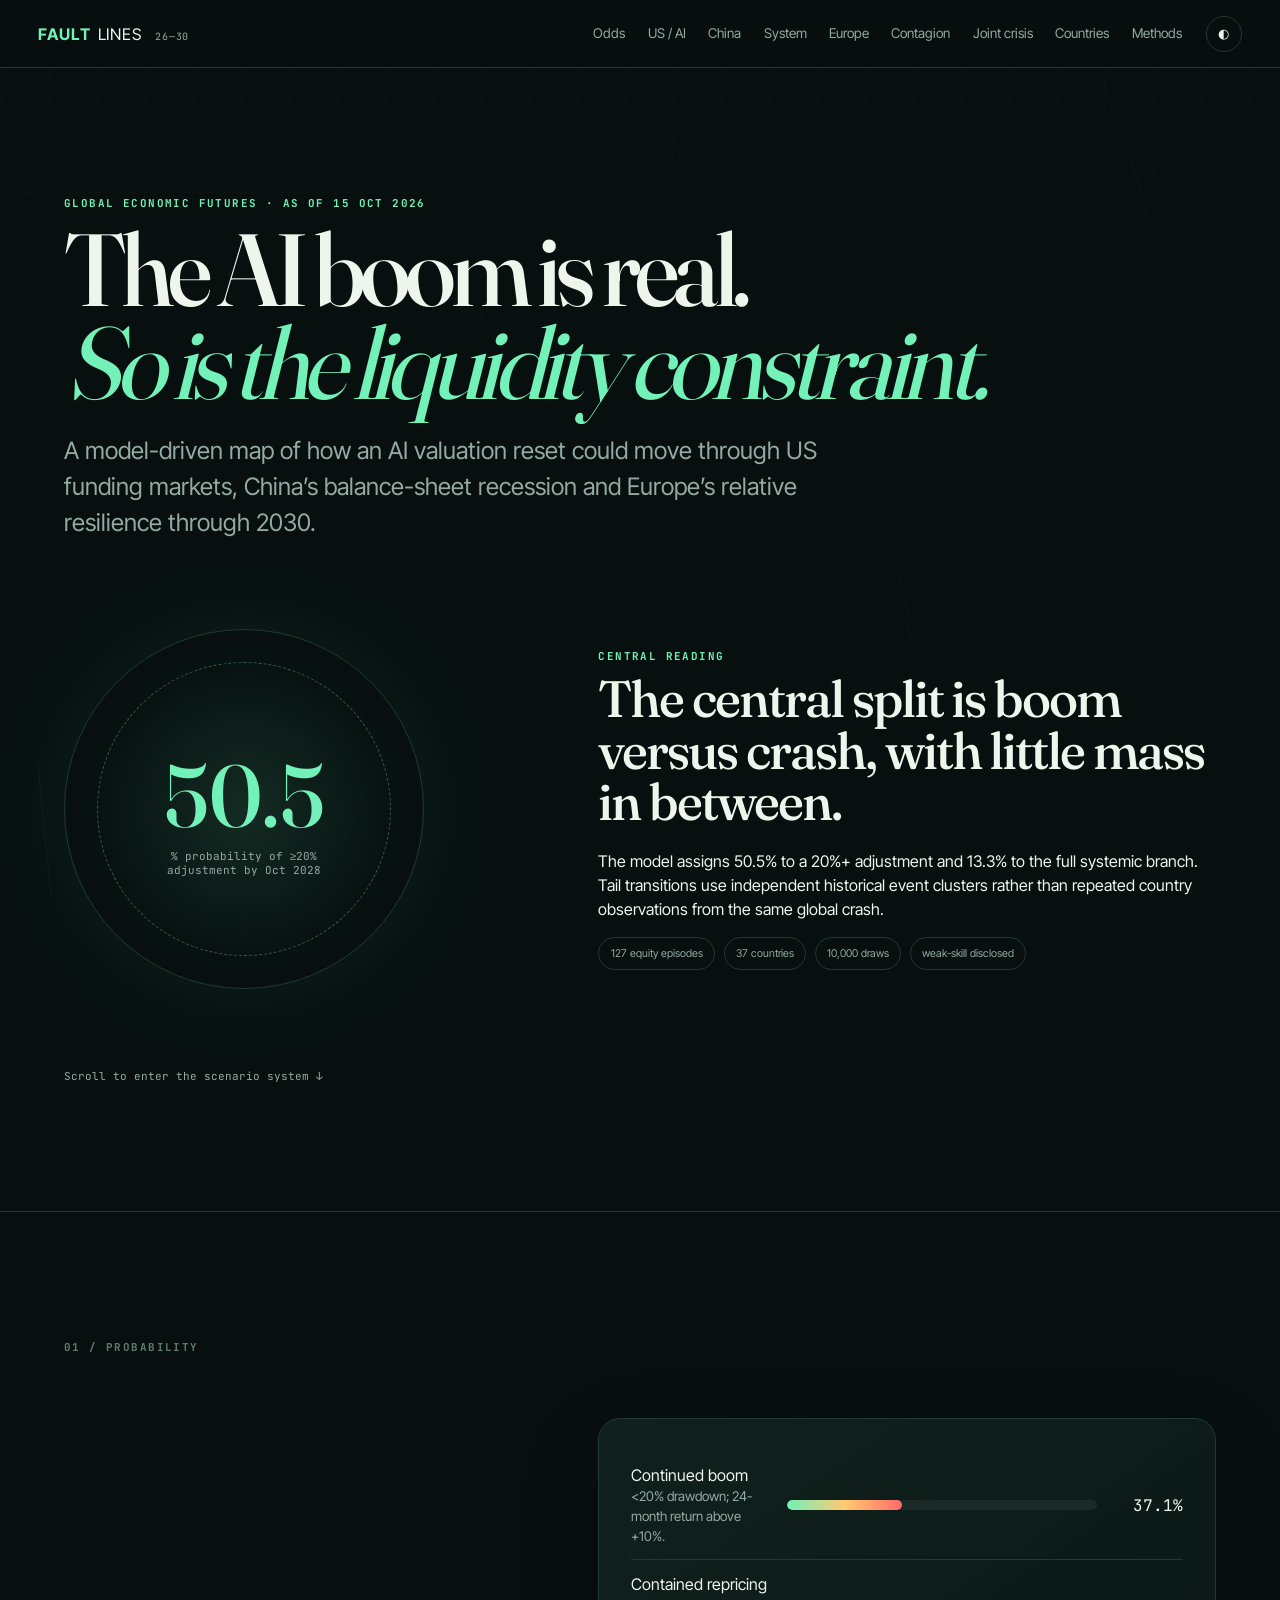
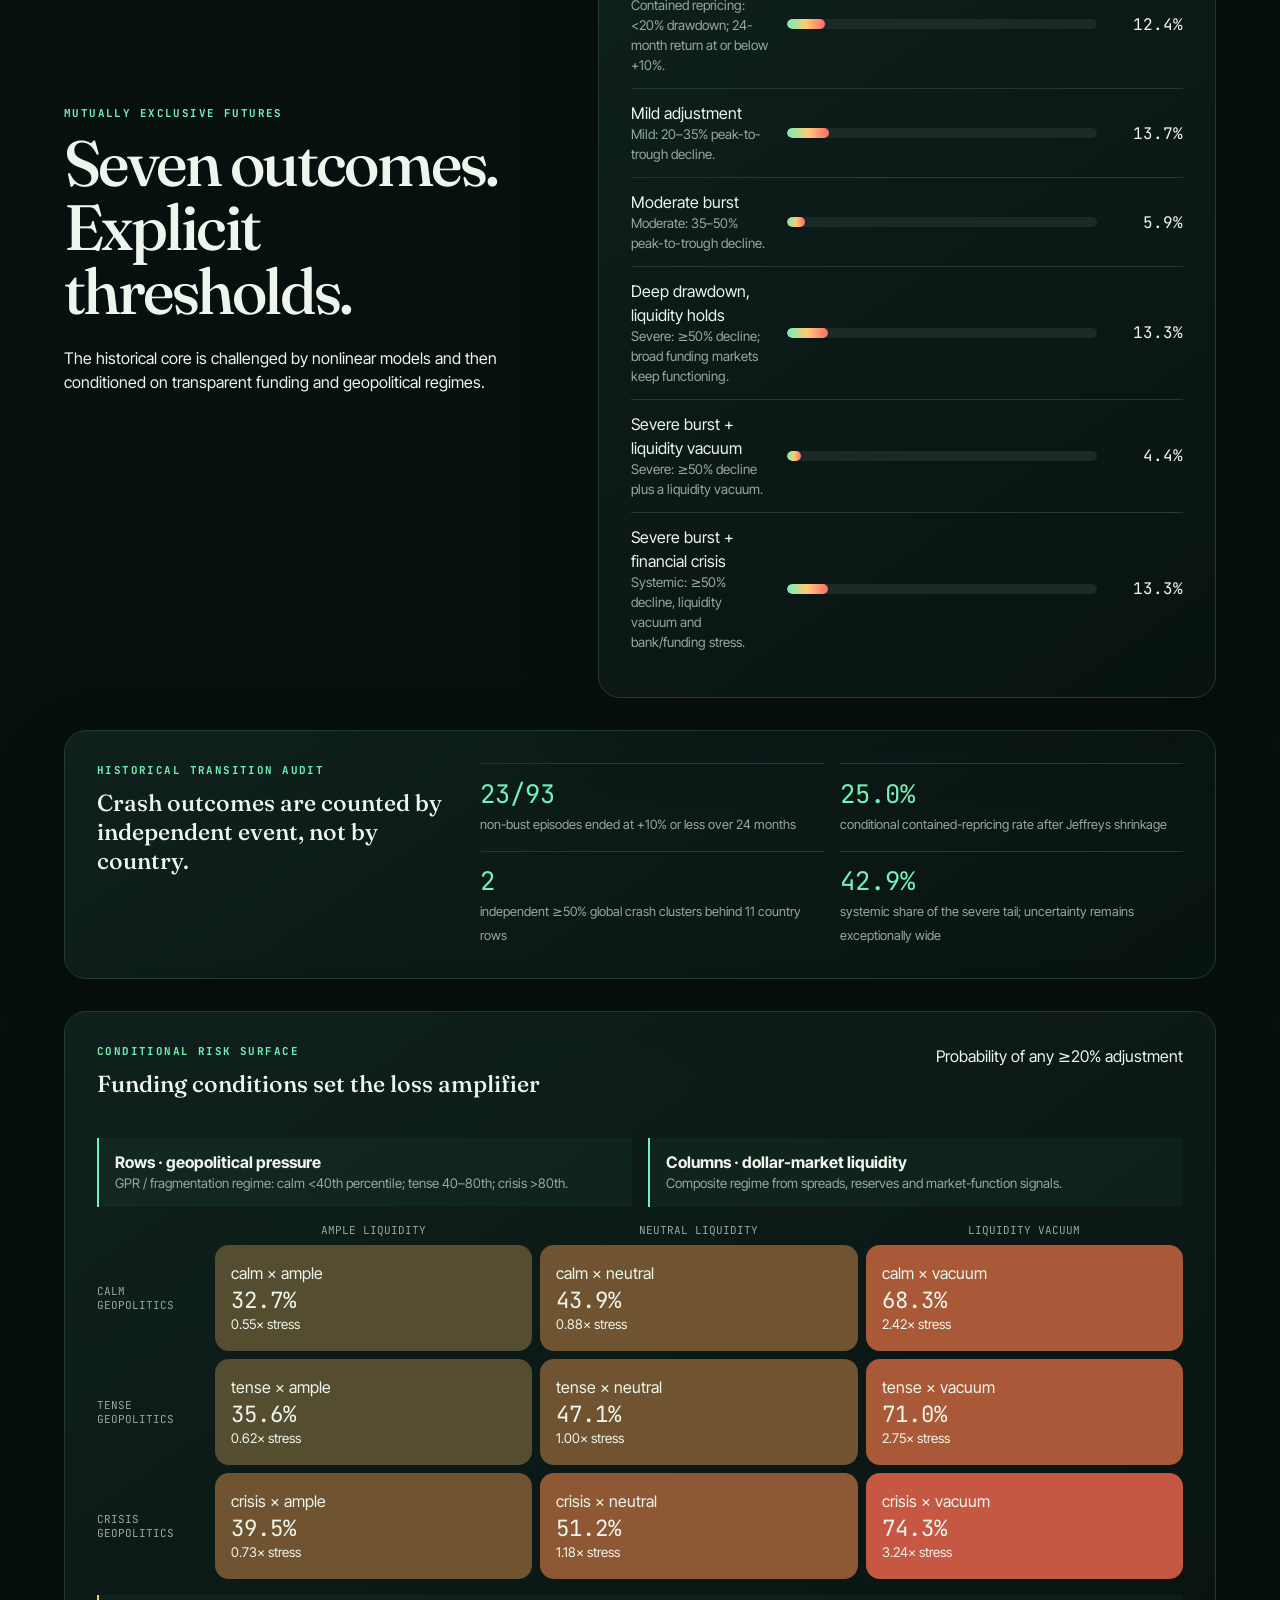
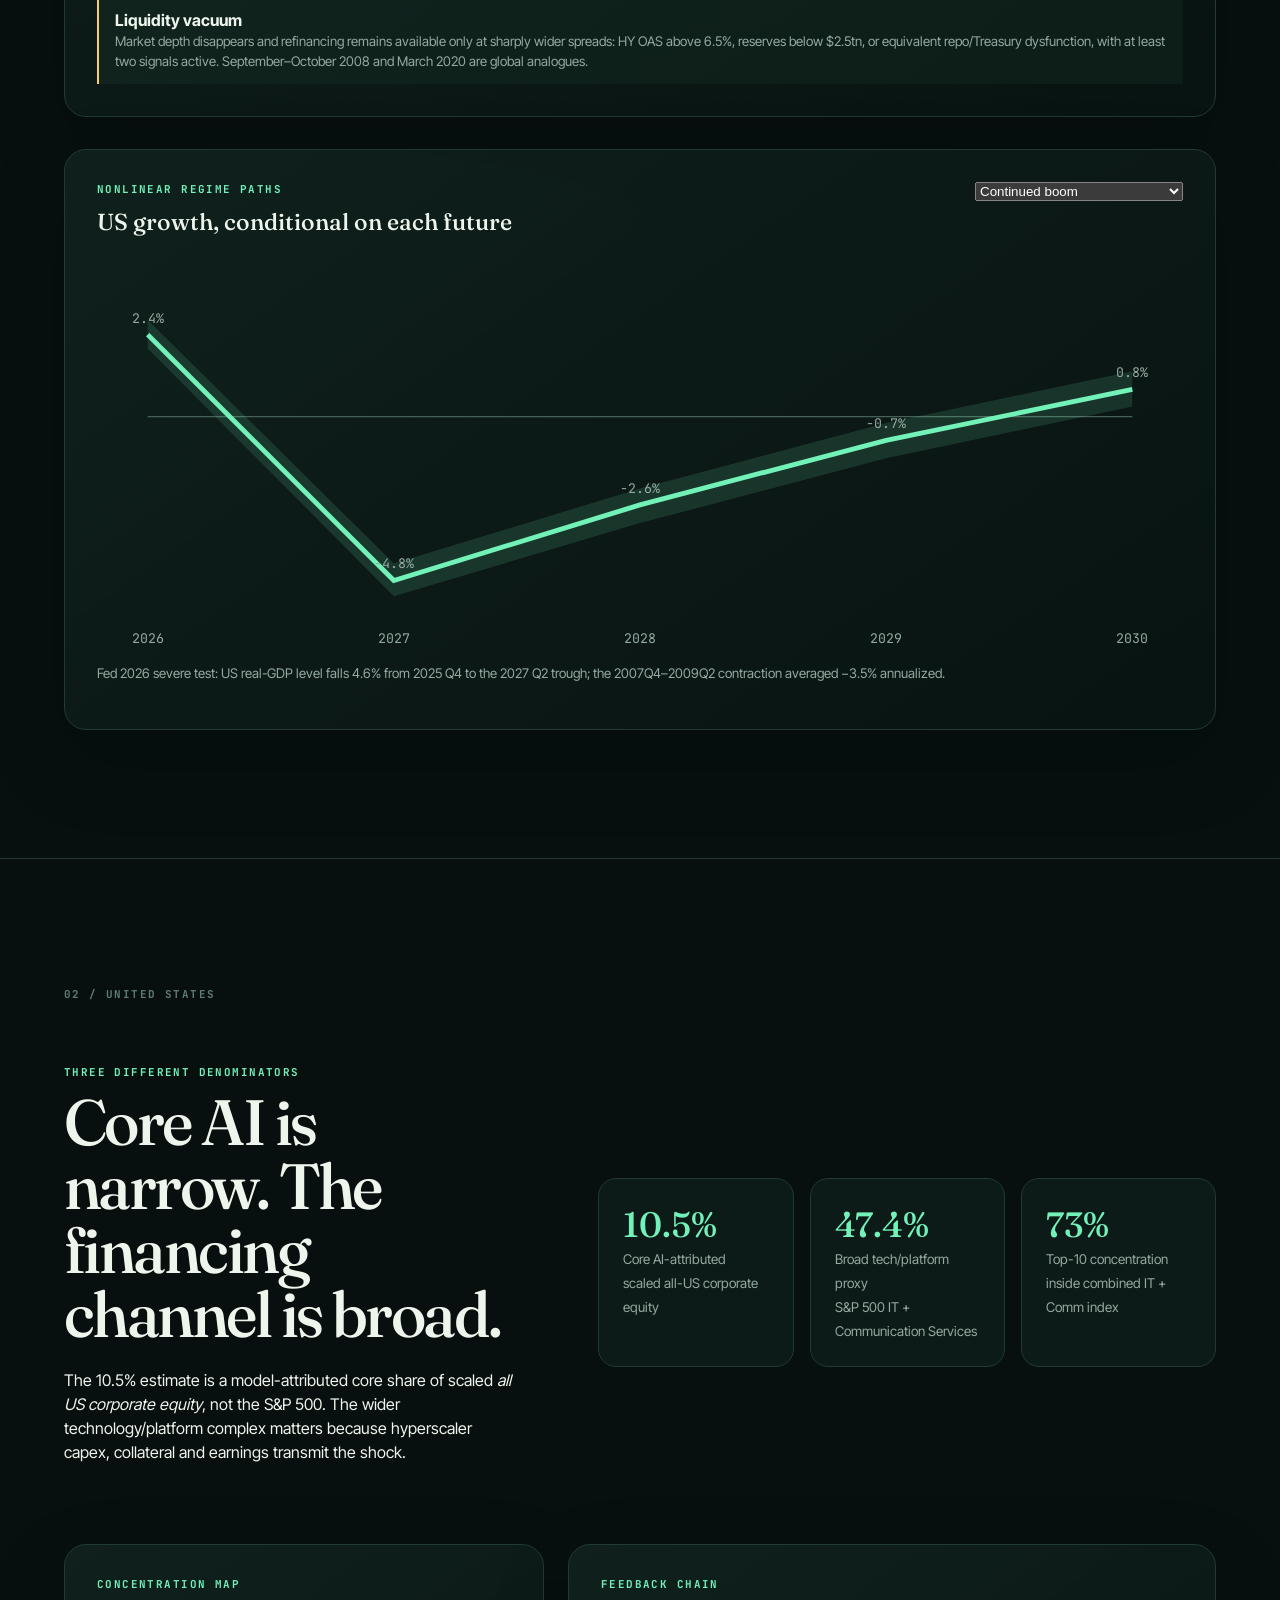
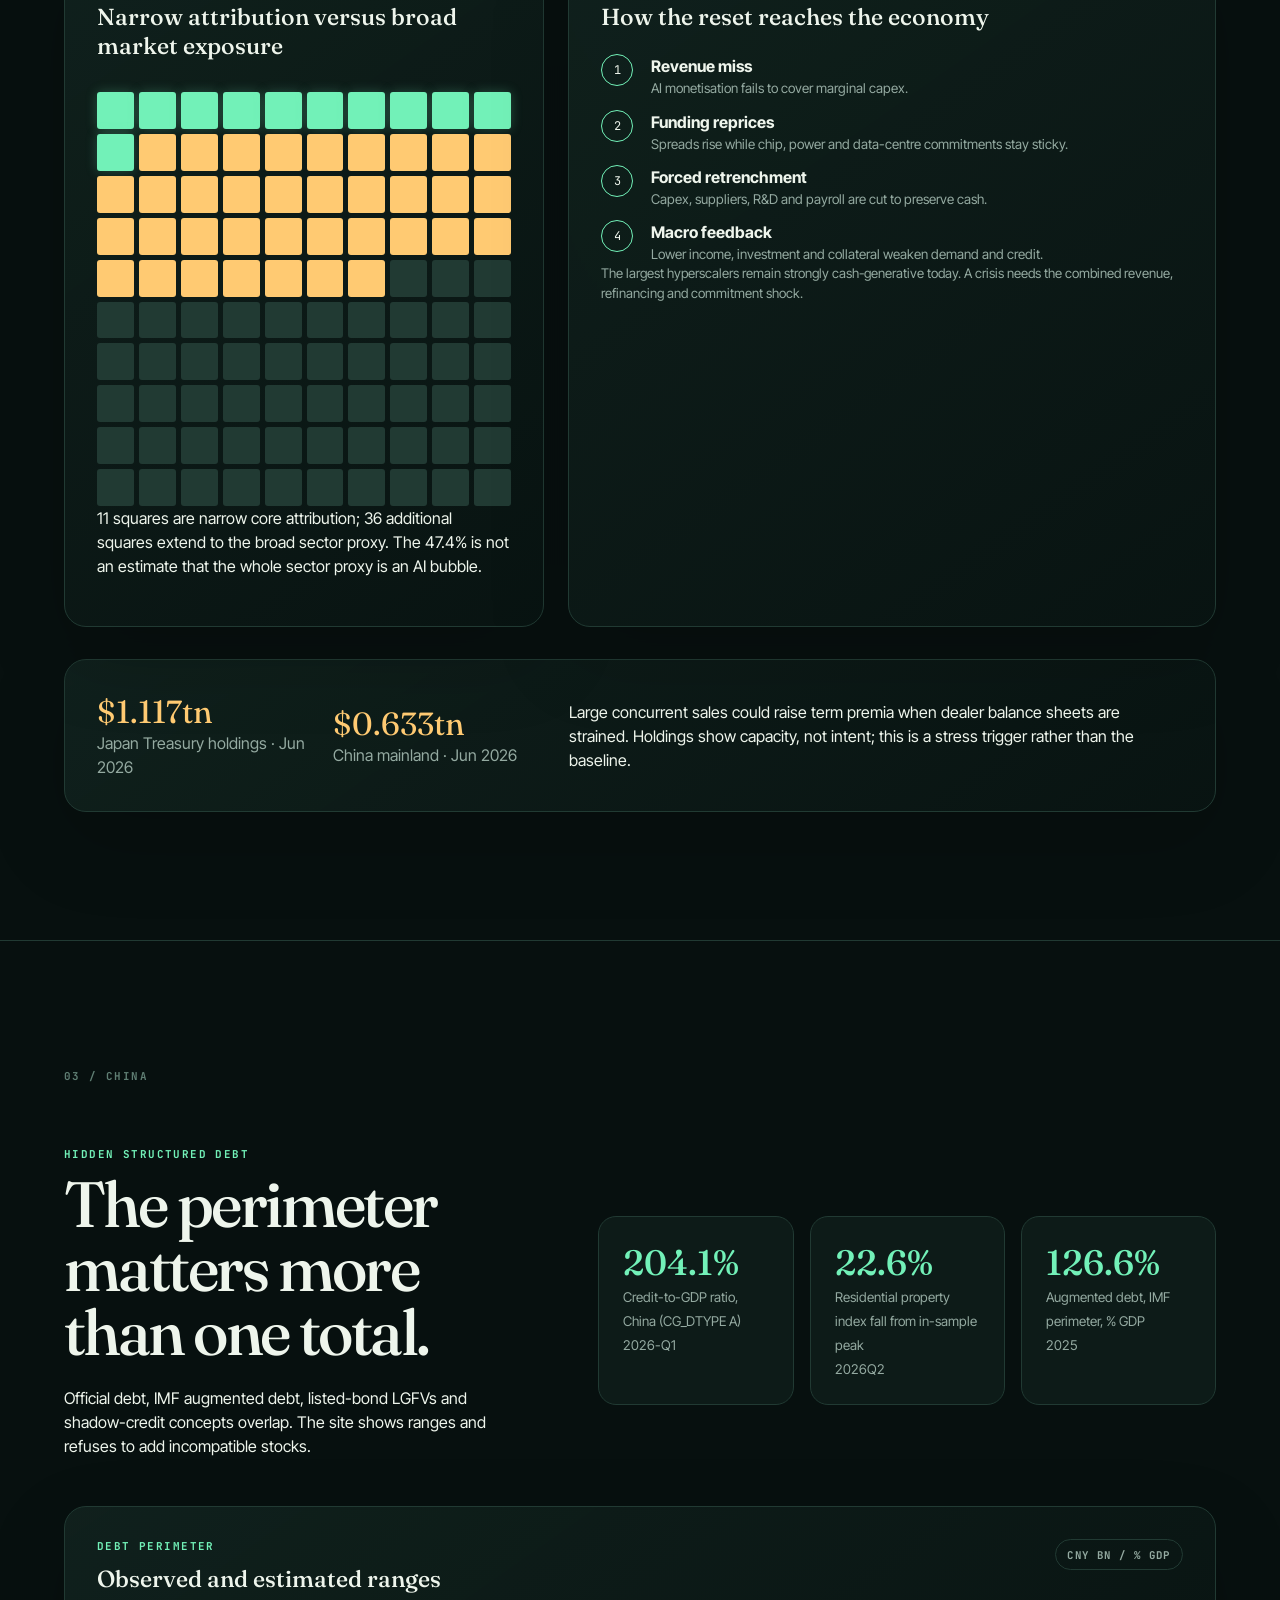
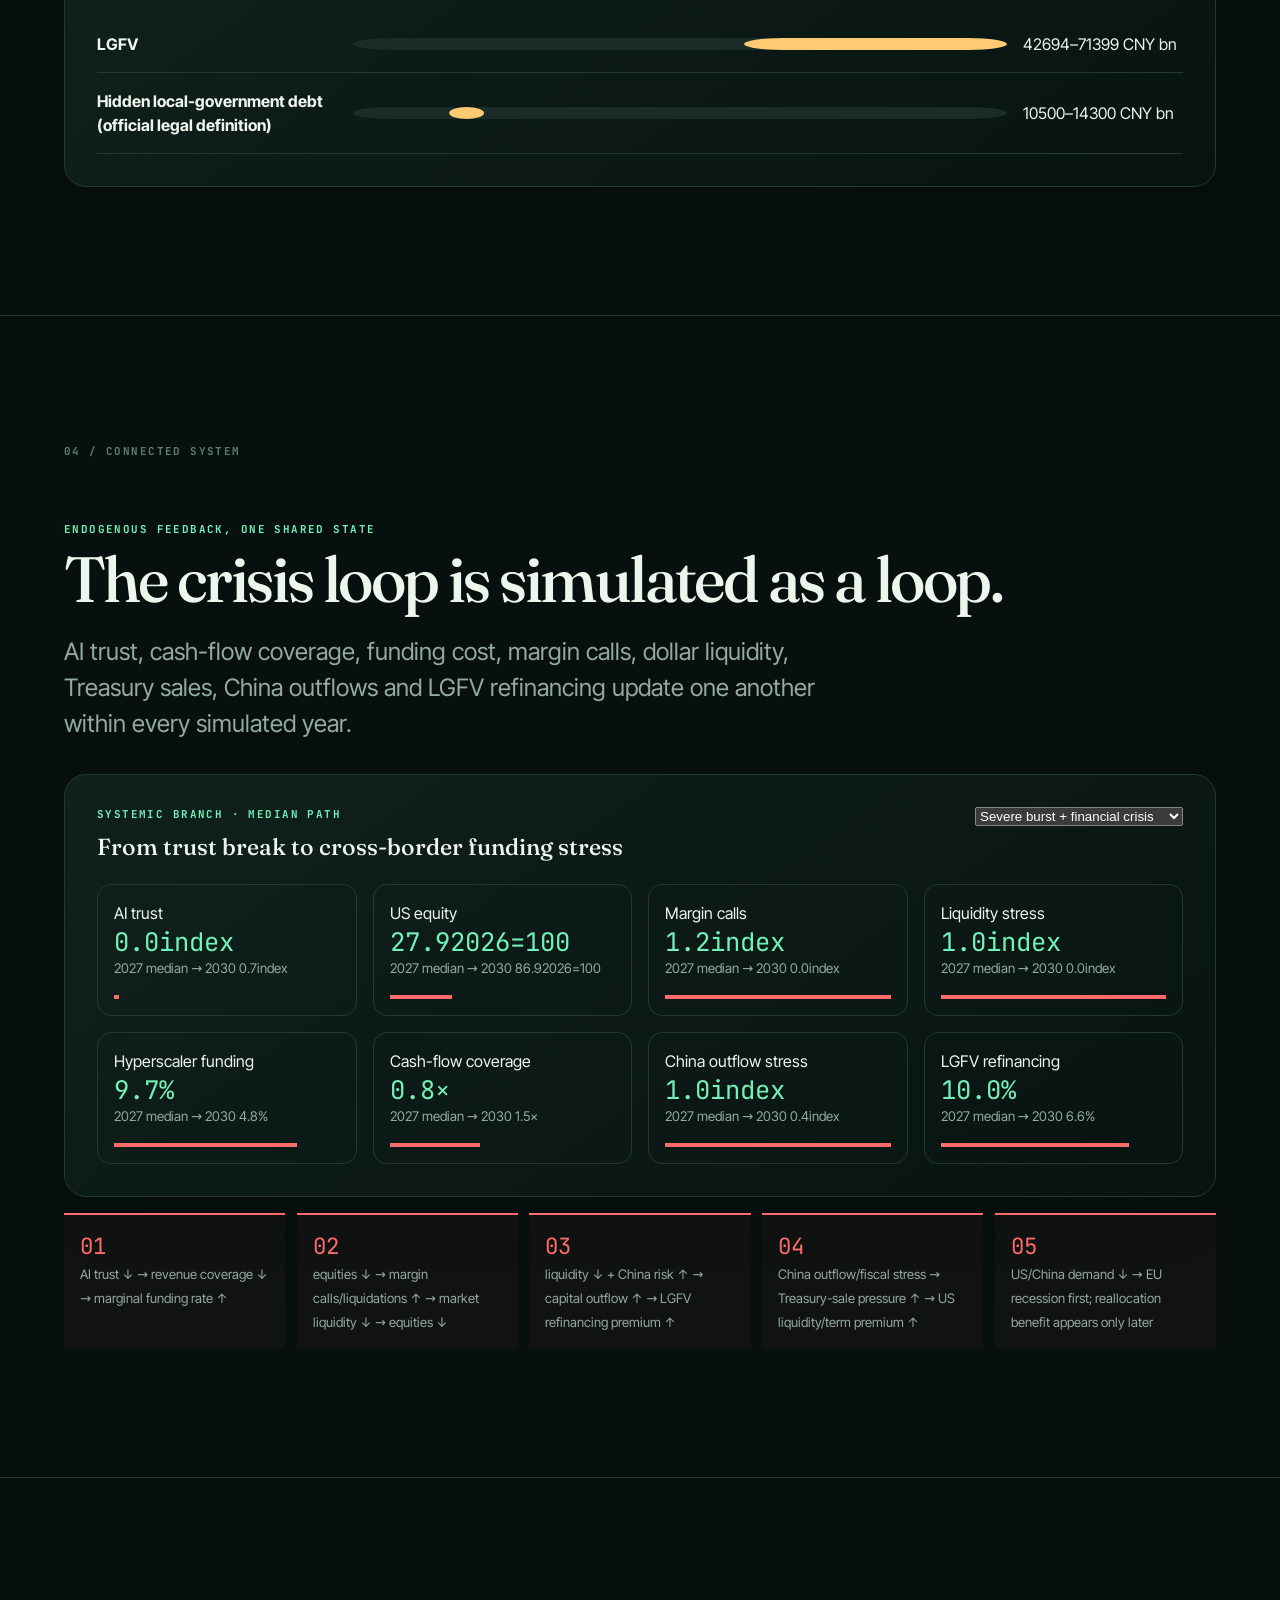
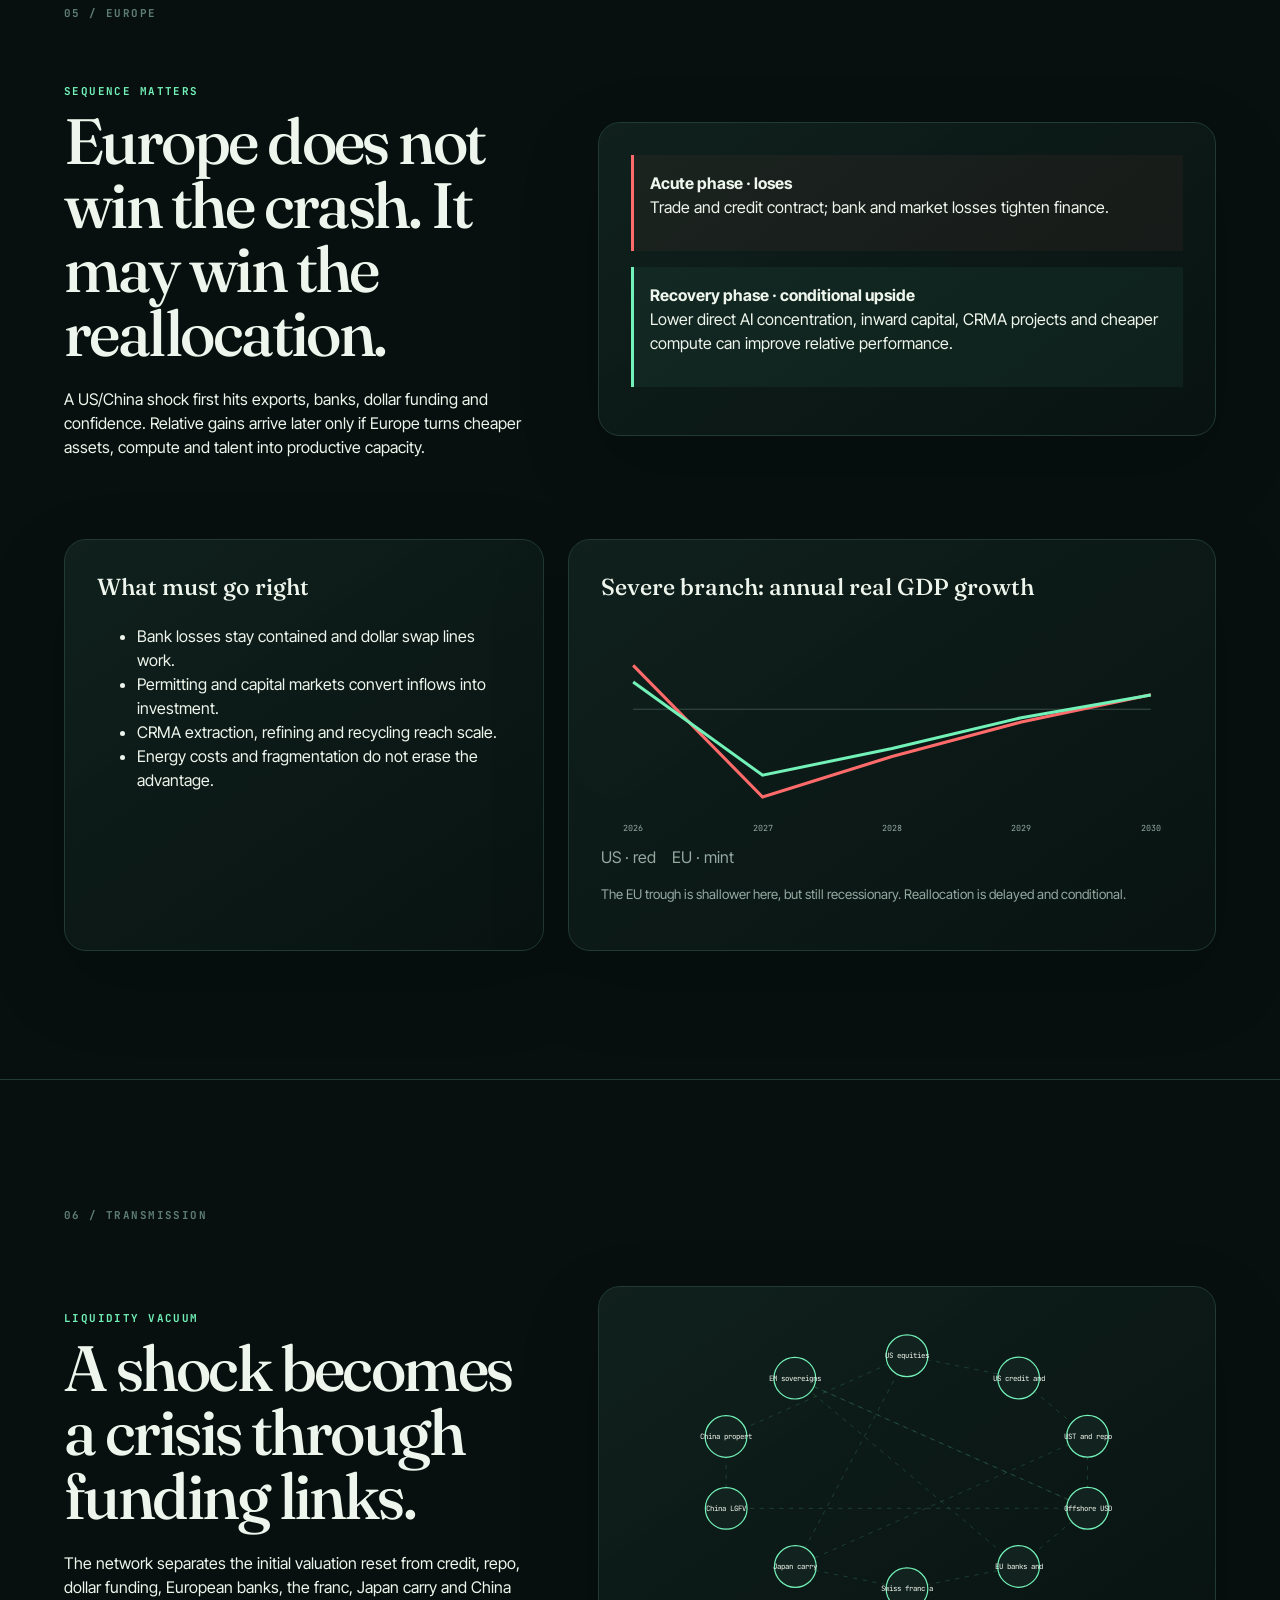
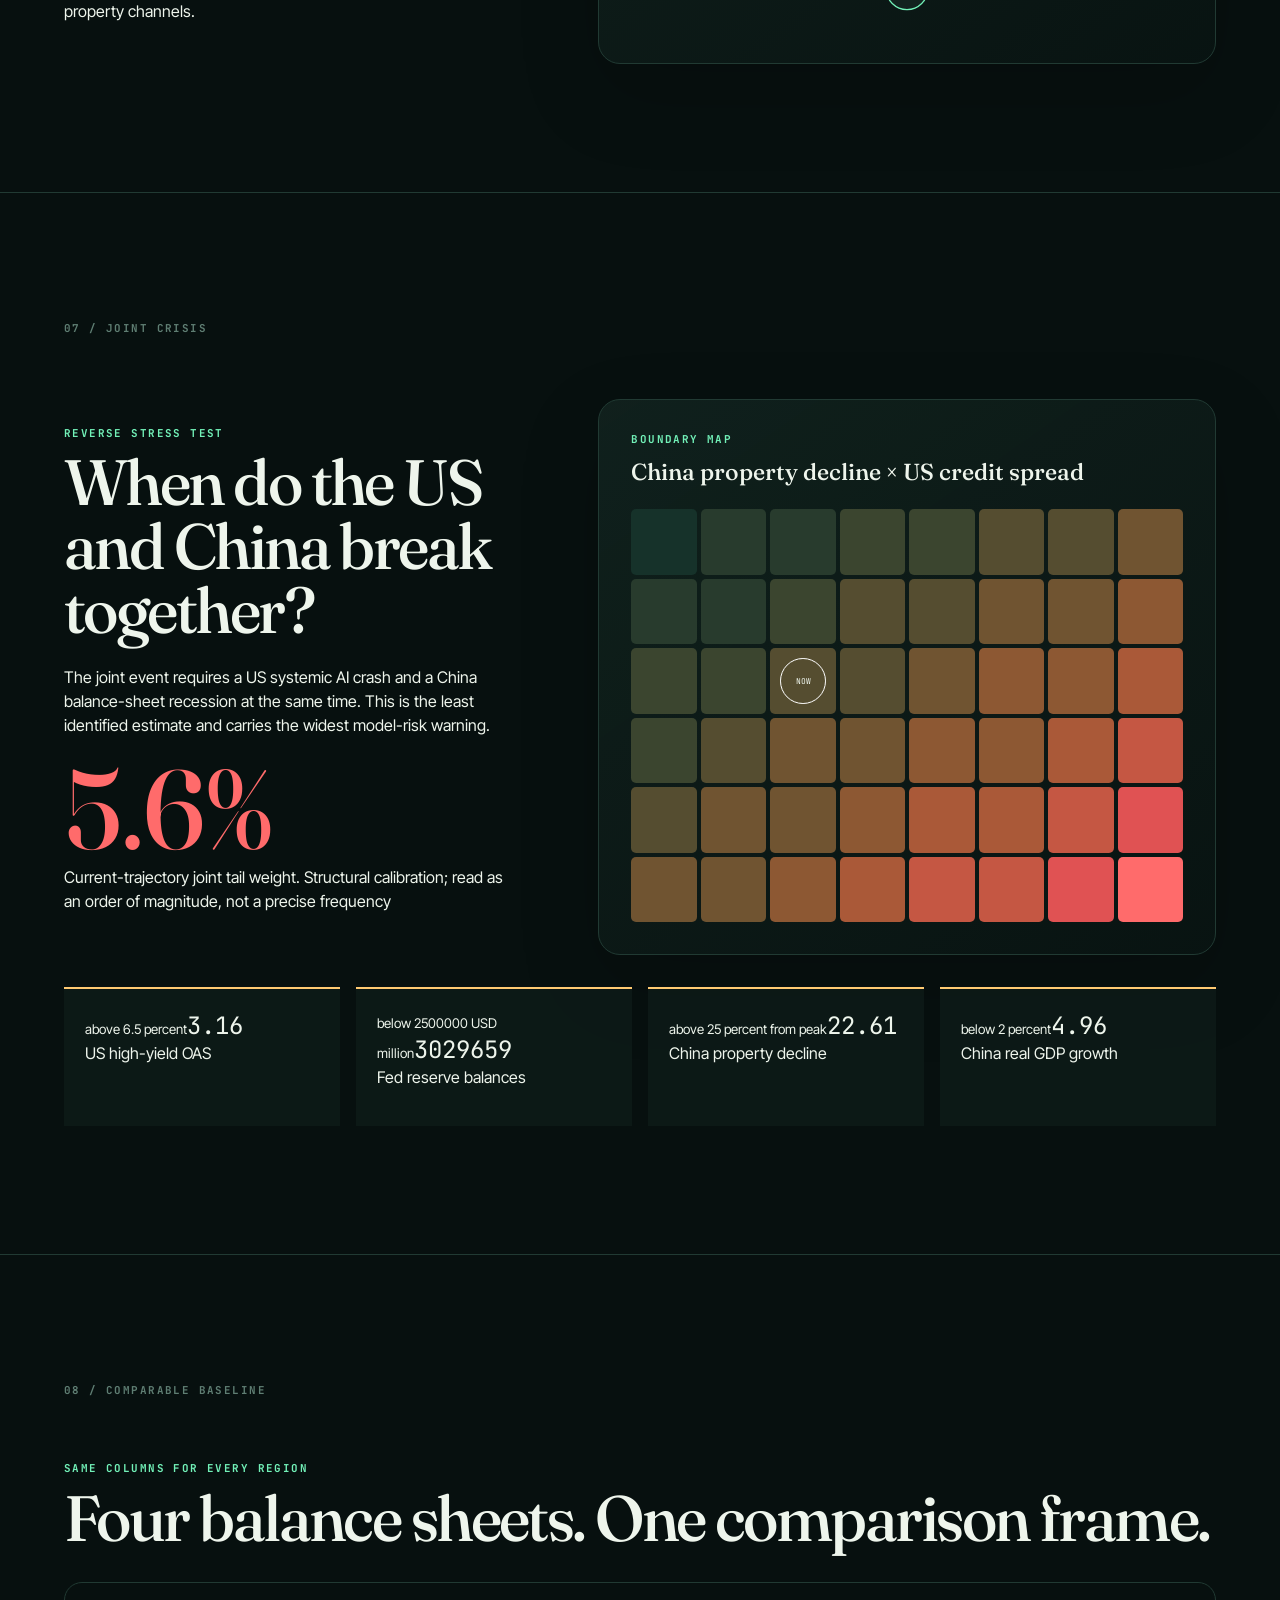
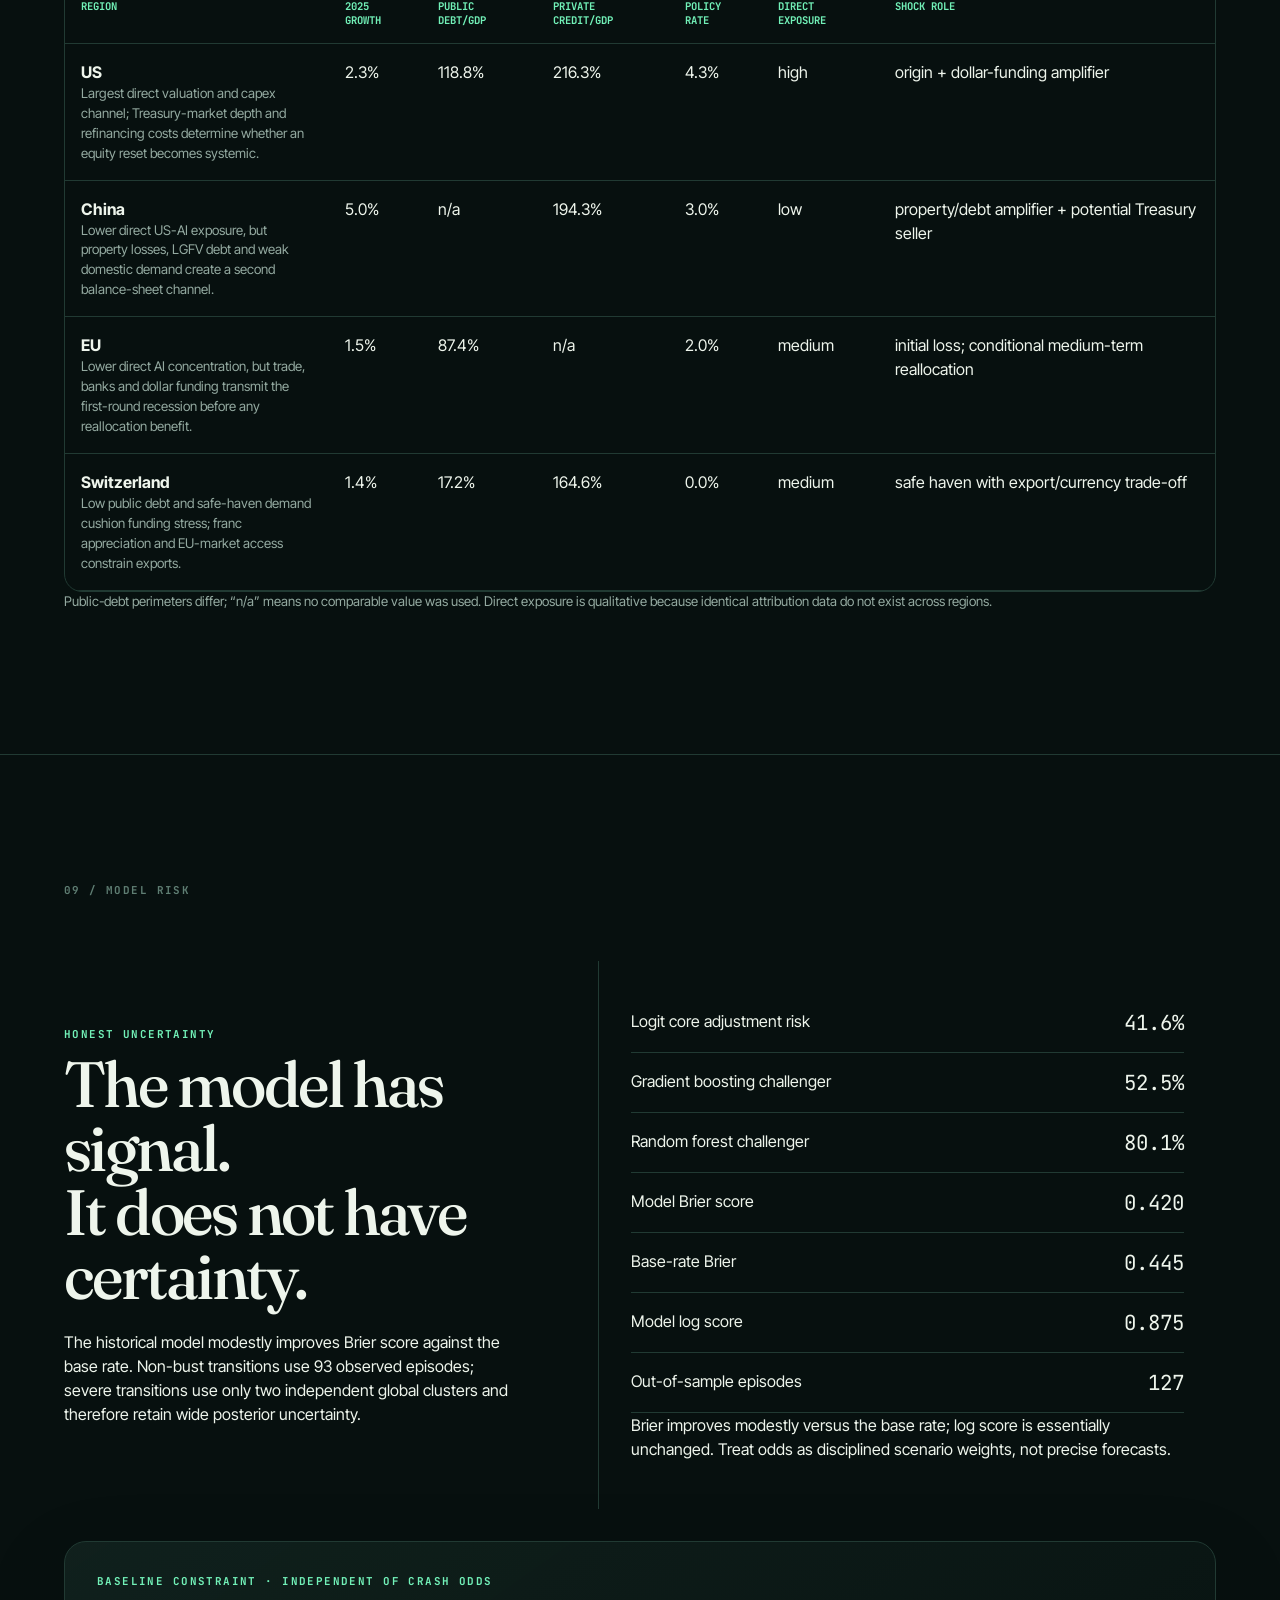
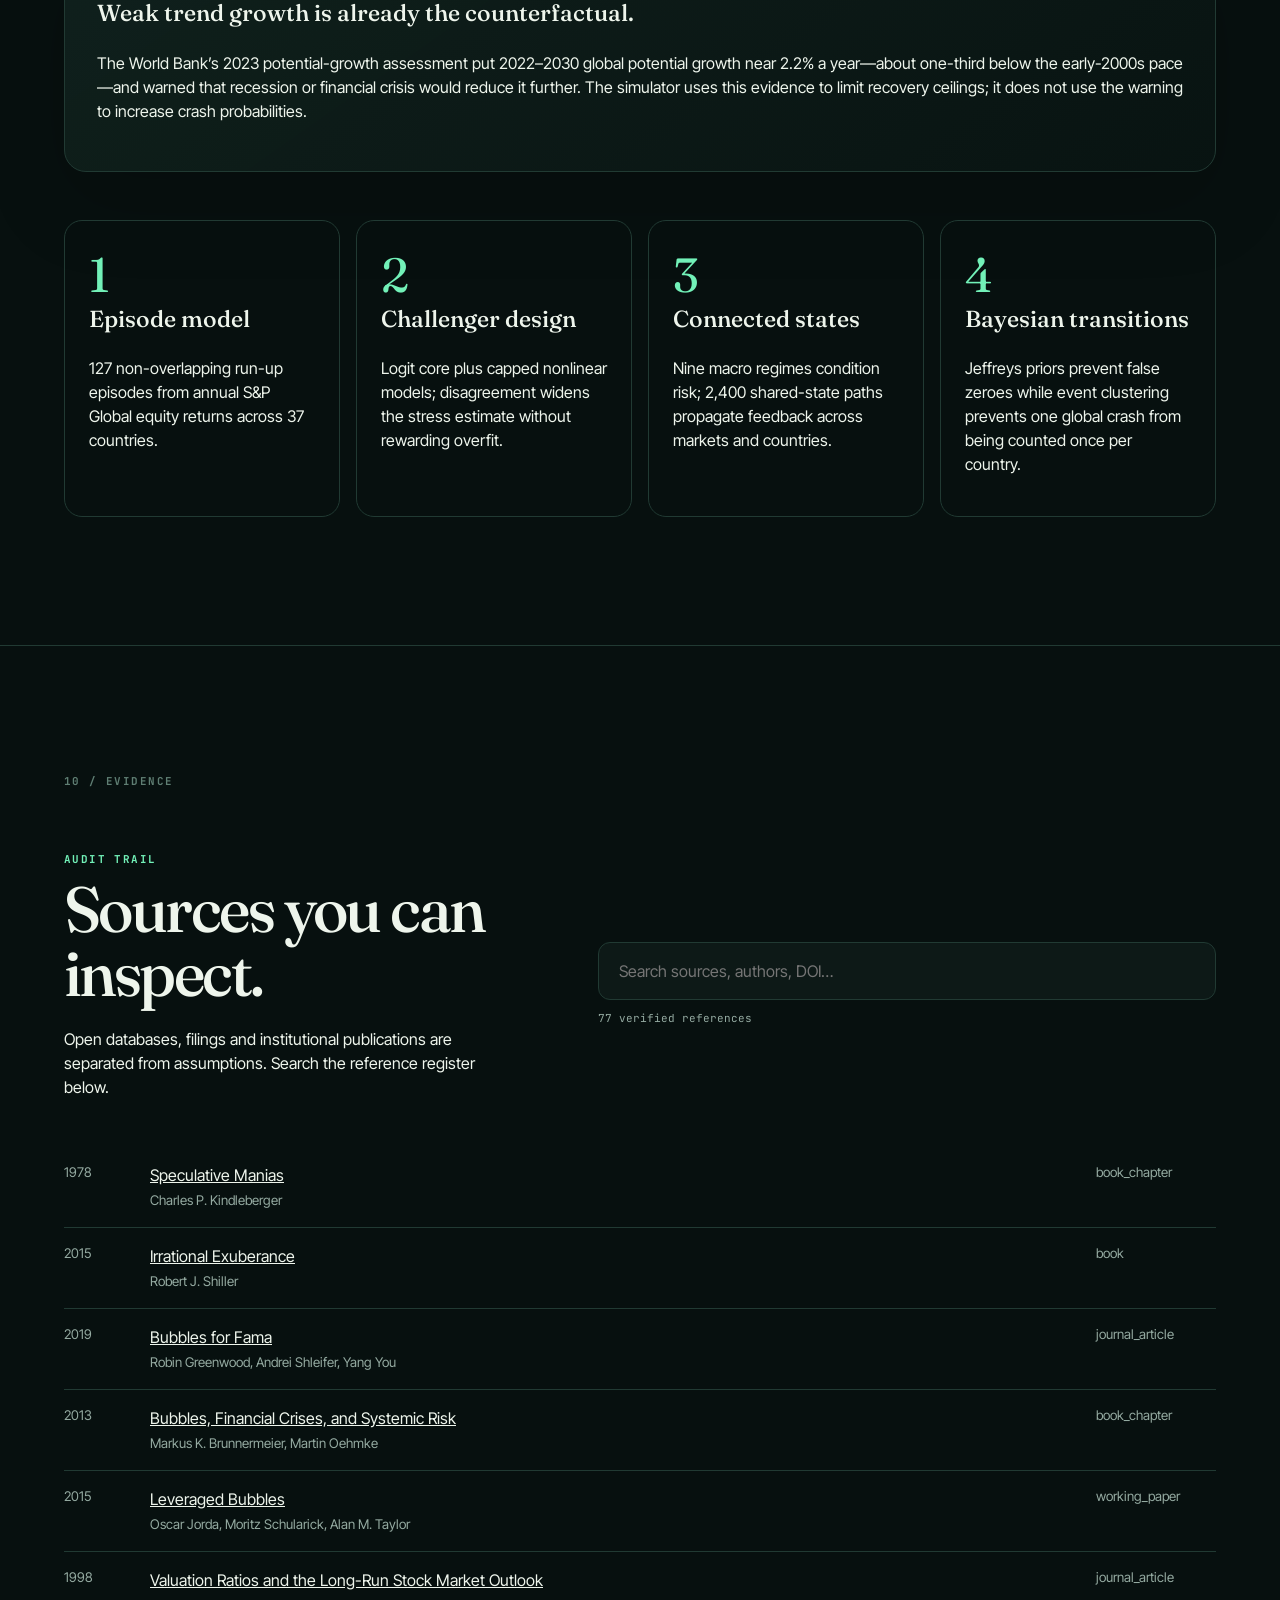
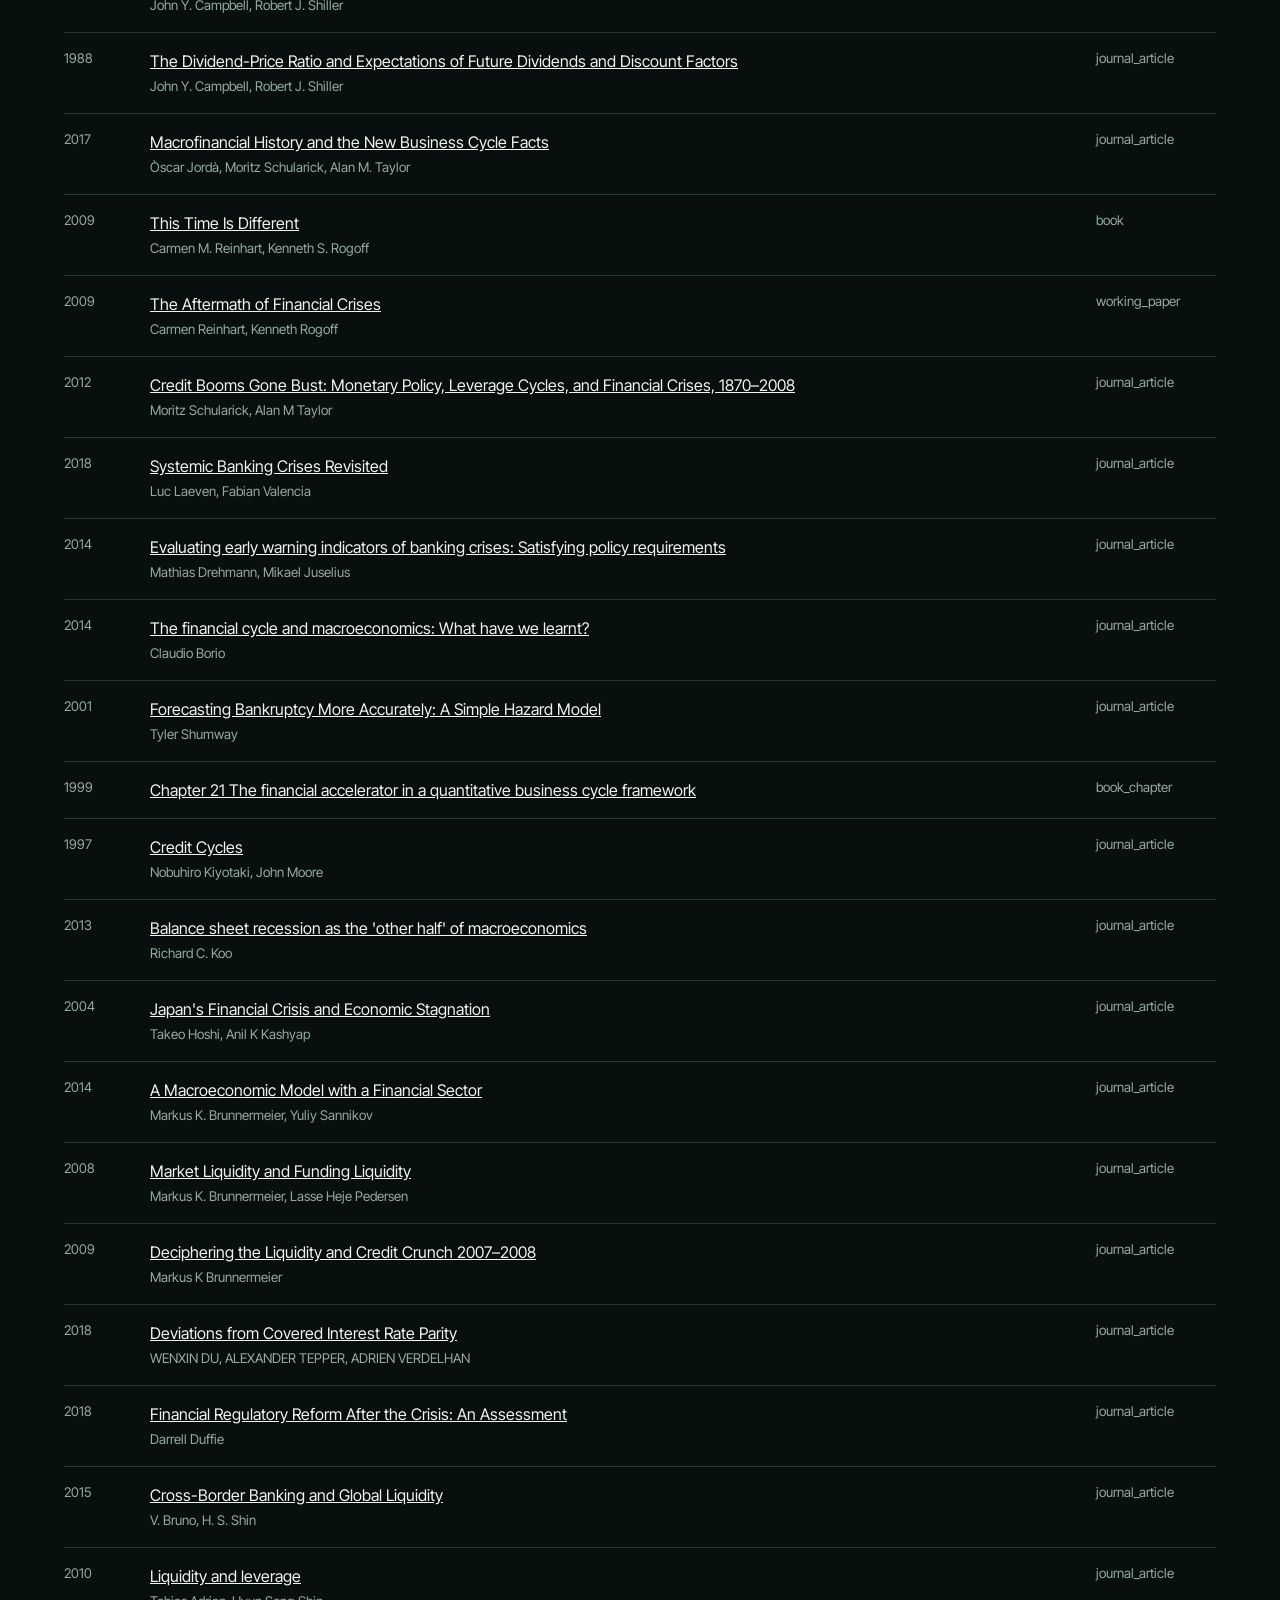
==== commit 55f824a7: "Recalibrate sideways and systemic crash transitions" ====
--- a/site/index.html
+++ b/site/index.html
@@ -1,12 +1,12 @@
 <!doctype html><html lang="en"><head><meta charset="utf-8"><meta name="viewport" content="width=device-width,initial-scale=1"><title>Fault Lines — Global Economic Futures 2026–2030</title><meta name="description" content="Evidence-led probabilistic scenarios for the AI investment cycle, China debt, contagion and Europe."><link rel="stylesheet" href="styles.css"></head><body><canvas id="field" aria-hidden="true"></canvas><header><a class="brand" href="#overview"><b>FAULT</b><span>LINES</span><i>26—30</i></a><nav aria-label="Primary"><a href="#scenarios">Odds</a><a href="#us">US / AI</a><a href="#china">China</a><a href="#system">System</a><a href="#eu">Europe</a><a href="#contagion">Contagion</a><a href="#joint">Joint crisis</a><a href="#countries">Countries</a><a href="#methods">Methods</a></nav><button id="theme" aria-label="Toggle colour theme">◐</button></header><main>
 <section id="overview" class="hero"><div class="kicker">GLOBAL ECONOMIC FUTURES · AS OF 15 OCT 2026</div><h1>The AI boom is real.<br><em>So is the liquidity constraint.</em></h1><p class="lede">A model-driven map of how an AI valuation reset could move through US funding markets, China’s balance-sheet recession and Europe’s relative resilience through 2030.</p><div class="hero-grid"><div class="dial" id="riskDial"></div><div class="hero-copy"><p class="eyebrow">Central reading</p><h2 id="heroFinding">Loading model…</h2><p id="heroDetail"></p><div class="chips"><span>127 equity episodes</span><span>37 countries</span><span>10,000 draws</span><span>weak-skill disclosed</span></div></div></div><div class="scroll">Scroll to enter the scenario system ↓</div></section>
-<section id="scenarios" class="chapter"><div class="chapter-no">01 / PROBABILITY</div><div class="split"><div><p class="eyebrow">Mutually exclusive futures</p><h2>Seven outcomes.<br>Explicit thresholds.</h2><p>The historical core is challenged by nonlinear models and then conditioned on transparent funding and geopolitical regimes.</p></div><div class="panel"><div id="odds"></div></div></div><div class="panel wide"><div class="panel-head"><div><p class="eyebrow">Conditional risk surface</p><h3>Funding conditions set the loss amplifier</h3></div><p>Probability of any ≥20% adjustment</p></div><div class="axis-notes"><div><b>Rows · geopolitical pressure</b><span>GPR / fragmentation regime: calm &lt;40th percentile; tense 40–80th; crisis &gt;80th.</span></div><div><b>Columns · dollar-market liquidity</b><span>Composite regime from spreads, reserves and market-function signals.</span></div></div><div id="heatmap"></div><div class="definition"><b>Liquidity vacuum</b><span>Market depth disappears and refinancing remains available only at sharply wider spreads: HY OAS above 6.5%, reserves below $2.5tn, or equivalent repo/Treasury dysfunction, with at least two signals active. September–October 2008 and March 2020 are global analogues.</span></div></div><div class="panel wide"><div class="panel-head"><div><p class="eyebrow">Nonlinear regime paths</p><h3>US growth, conditional on each future</h3></div><select id="scenarioSelect" aria-label="Scenario"></select></div><div id="fan"></div><p class="benchmark" id="benchmark"></p></div></section>
+<section id="scenarios" class="chapter"><div class="chapter-no">01 / PROBABILITY</div><div class="split"><div><p class="eyebrow">Mutually exclusive futures</p><h2>Seven outcomes.<br>Explicit thresholds.</h2><p>The historical core is challenged by nonlinear models and then conditioned on transparent funding and geopolitical regimes.</p></div><div class="panel"><div id="odds"></div></div></div><div class="panel wide transition"><div><p class="eyebrow">Historical transition audit</p><h3>Crash outcomes are counted by independent event, not by country.</h3></div><div id="transitionAudit"></div></div><div class="panel wide"><div class="panel-head"><div><p class="eyebrow">Conditional risk surface</p><h3>Funding conditions set the loss amplifier</h3></div><p>Probability of any ≥20% adjustment</p></div><div class="axis-notes"><div><b>Rows · geopolitical pressure</b><span>GPR / fragmentation regime: calm &lt;40th percentile; tense 40–80th; crisis &gt;80th.</span></div><div><b>Columns · dollar-market liquidity</b><span>Composite regime from spreads, reserves and market-function signals.</span></div></div><div id="heatmap"></div><div class="definition"><b>Liquidity vacuum</b><span>Market depth disappears and refinancing remains available only at sharply wider spreads: HY OAS above 6.5%, reserves below $2.5tn, or equivalent repo/Treasury dysfunction, with at least two signals active. September–October 2008 and March 2020 are global analogues.</span></div></div><div class="panel wide"><div class="panel-head"><div><p class="eyebrow">Nonlinear regime paths</p><h3>US growth, conditional on each future</h3></div><select id="scenarioSelect" aria-label="Scenario"></select></div><div id="fan"></div><p class="benchmark" id="benchmark"></p></div></section>
 <section id="us" class="chapter"><div class="chapter-no">02 / UNITED STATES</div><div class="split"><div><p class="eyebrow">Three different denominators</p><h2>Core AI is narrow. The financing channel is broad.</h2><p>The 10.5% estimate is a model-attributed core share of scaled <em>all US corporate equity</em>, not the S&amp;P 500. The wider technology/platform complex matters because hyperscaler capex, collateral and earnings transmit the shock.</p></div><div class="stats" id="usStats"></div></div><div class="grid2"><div class="panel"><p class="eyebrow">Concentration map</p><h3>Narrow attribution versus broad market exposure</h3><div id="waffle"></div></div><div class="panel"><p class="eyebrow">Feedback chain</p><h3>How the reset reaches the economy</h3><div class="chain"><i>1</i><p><b>Revenue miss</b><span>AI monetisation fails to cover marginal capex.</span></p><i>2</i><p><b>Funding reprices</b><span>Spreads rise while chip, power and data-centre commitments stay sticky.</span></p><i>3</i><p><b>Forced retrenchment</b><span>Capex, suppliers, R&amp;D and payroll are cut to preserve cash.</span></p><i>4</i><p><b>Macro feedback</b><span>Lower income, investment and collateral weaken demand and credit.</span></p></div><p class="caveat">The largest hyperscalers remain strongly cash-generative today. A crisis needs the combined revenue, refinancing and commitment shock.</p></div></div><div class="panel wide treasury"><div><b>$1.117tn</b><span>Japan Treasury holdings · Jun 2026</span></div><div><b>$0.633tn</b><span>China mainland · Jun 2026</span></div><p>Large concurrent sales could raise term premia when dealer balance sheets are strained. Holdings show capacity, not intent; this is a stress trigger rather than the baseline.</p></div></section>
 <section id="china" class="chapter"><div class="chapter-no">03 / CHINA</div><div class="split"><div><p class="eyebrow">Hidden structured debt</p><h2>The perimeter matters more than one total.</h2><p>Official debt, IMF augmented debt, listed-bond LGFVs and shadow-credit concepts overlap. The site shows ranges and refuses to add incompatible stocks.</p></div><div class="stats" id="chinaStats"></div></div><div class="panel wide"><div class="panel-head"><div><p class="eyebrow">Debt perimeter</p><h3>Observed and estimated ranges</h3></div><span class="tag">CNY bn / % GDP</span></div><div id="debtRanges"></div></div></section>
 <section id="system" class="chapter"><div class="chapter-no">04 / CONNECTED SYSTEM</div><p class="eyebrow">Endogenous feedback, one shared state</p><h2>The crisis loop is simulated as a loop.</h2><p class="lede">AI trust, cash-flow coverage, funding cost, margin calls, dollar liquidity, Treasury sales, China outflows and LGFV refinancing update one another within every simulated year.</p><div class="panel wide"><div class="panel-head"><div><p class="eyebrow">Systemic branch · median path</p><h3>From trust break to cross-border funding stress</h3></div><select id="systemSelect" aria-label="Connected scenario"></select></div><div class="system-grid" id="systemGrid"></div></div><div class="loop" id="feedbackLoops"></div></section>
 <section id="eu" class="chapter"><div class="chapter-no">05 / EUROPE</div><div class="split"><div><p class="eyebrow">Sequence matters</p><h2>Europe does not win the crash. It may win the reallocation.</h2><p>A US/China shock first hits exports, banks, dollar funding and confidence. Relative gains arrive later only if Europe turns cheaper assets, compute and talent into productive capacity.</p></div><div class="panel"><div class="verdict"><b>Acute phase · loses</b><p>Trade and credit contract; bank and market losses tighten finance.</p></div><div class="verdict good"><b>Recovery phase · conditional upside</b><p>Lower direct AI concentration, inward capital, CRMA projects and cheaper compute can improve relative performance.</p></div></div></div><div class="grid2"><div class="panel"><h3>What must go right</h3><ul><li>Bank losses stay contained and dollar swap lines work.</li><li>Permitting and capital markets convert inflows into investment.</li><li>CRMA extraction, refining and recycling reach scale.</li><li>Energy costs and fragmentation do not erase the advantage.</li></ul></div><div class="panel"><h3>Severe branch: annual real GDP growth</h3><div id="euCompare"></div><p class="caveat">The EU trough is shallower here, but still recessionary. Reallocation is delayed and conditional.</p></div></div></section><section id="contagion" class="chapter"><div class="chapter-no">06 / TRANSMISSION</div><div class="split"><div><p class="eyebrow">Liquidity vacuum</p><h2>A shock becomes a crisis through funding links.</h2><p>The network separates the initial valuation reset from credit, repo, dollar funding, European banks, the franc, Japan carry and China property channels.</p></div><div class="panel network"><svg id="network" viewBox="0 0 900 500" role="img" aria-label="Contagion network"></svg></div></div></section>
 <section id="joint" class="chapter"><div class="chapter-no">07 / JOINT CRISIS</div><div class="split"><div><p class="eyebrow">Reverse stress test</p><h2>When do the US and China break together?</h2><p>The joint event requires a US systemic AI crash and a China balance-sheet recession at the same time. This is the least identified estimate and carries the widest model-risk warning.</p><div id="jointStat"></div></div><div class="panel"><p class="eyebrow">Boundary map</p><h3>China property decline × US credit spread</h3><div id="frontier"></div></div></div><div class="thresholds" id="thresholds"></div></section>
 <section id="countries" class="chapter"><div class="chapter-no">08 / COMPARABLE BASELINE</div><p class="eyebrow">Same columns for every region</p><h2>Four balance sheets. One comparison frame.</h2><div class="table-wrap"><table><thead><tr><th>Region</th><th>2025 growth</th><th>Public debt/GDP</th><th>Private credit/GDP</th><th>Policy rate</th><th>Direct exposure</th><th>Shock role</th></tr></thead><tbody id="countryGrid"></tbody></table></div><p class="caveat">Public-debt perimeters differ; “n/a” means no comparable value was used. Direct exposure is qualitative because identical attribution data do not exist across regions.</p></section>
-<section id="methods" class="chapter"><div class="chapter-no">09 / MODEL RISK</div><div class="split"><div><p class="eyebrow">Honest uncertainty</p><h2>The model has signal.<br>It does not have certainty.</h2><p>The historical model modestly improves Brier score against the base rate while its log score is nearly unchanged. Tail subclasses use transparent structural calibration. Every number should be read as conditional on this architecture.</p></div><div class="scorecard" id="scorecard"></div></div><div class="method-grid"><article><b>1</b><h3>Episode model</h3><p>127 non-overlapping run-up episodes from annual S&amp;P Global equity returns across 37 countries.</p></article><article><b>2</b><h3>Challenger design</h3><p>Logit core plus capped nonlinear models; disagreement widens the stress estimate without rewarding overfit.</p></article><article><b>3</b><h3>Connected states</h3><p>Nine macro regimes condition risk; 2,400 shared-state paths propagate feedback across markets and countries.</p></article><article><b>4</b><h3>Monte Carlo</h3><p>10,000 fixed-seed classifications; cluster bootstrap propagates sampling and state uncertainty.</p></article></div></section>
+<section id="methods" class="chapter"><div class="chapter-no">09 / MODEL RISK</div><div class="split"><div><p class="eyebrow">Honest uncertainty</p><h2>The model has signal.<br>It does not have certainty.</h2><p>The historical model modestly improves Brier score against the base rate. Non-bust transitions use 93 observed episodes; severe transitions use only two independent global clusters and therefore retain wide posterior uncertainty.</p></div><div class="scorecard" id="scorecard"></div></div><div class="panel wide"><p class="eyebrow">Baseline constraint · independent of crash odds</p><h3>Weak trend growth is already the counterfactual.</h3><p>The World Bank’s 2023 potential-growth assessment put 2022–2030 global potential growth near 2.2% a year—about one-third below the early-2000s pace—and warned that recession or financial crisis would reduce it further. The simulator uses this evidence to limit recovery ceilings; it does not use the warning to increase crash probabilities.</p></div><div class="method-grid"><article><b>1</b><h3>Episode model</h3><p>127 non-overlapping run-up episodes from annual S&amp;P Global equity returns across 37 countries.</p></article><article><b>2</b><h3>Challenger design</h3><p>Logit core plus capped nonlinear models; disagreement widens the stress estimate without rewarding overfit.</p></article><article><b>3</b><h3>Connected states</h3><p>Nine macro regimes condition risk; 2,400 shared-state paths propagate feedback across markets and countries.</p></article><article><b>4</b><h3>Bayesian transitions</h3><p>Jeffreys priors prevent false zeroes while event clustering prevents one global crash from being counted once per country.</p></article></div></section>
 <section id="sources" class="chapter"><div class="chapter-no">10 / EVIDENCE</div><div class="split"><div><p class="eyebrow">Audit trail</p><h2>Sources you can inspect.</h2><p>Open databases, filings and institutional publications are separated from assumptions. Search the reference register below.</p></div><div><input id="sourceSearch" placeholder="Search sources, authors, DOI…" aria-label="Search sources"><div class="source-count" id="sourceCount"></div></div></div><div class="sources" id="sourceList"></div></section>
 </main><footer><div><b>FAULT LINES 26—30</b><p>Scenario analysis, not investment advice. Model-conditional estimates as of 15 October 2026.</p></div><a href="#overview">Back to top ↑</a></footer><script src="app.js" defer></script></body></html>
--- a/site/styles.css
+++ b/site/styles.css
@@ -1 +1 @@
-@font-face{font-family:InterTight;src:url(fonts/inter-tight-latin-wght-normal.woff2)}@font-face{font-family:Fraunces;src:url(fonts/fraunces-latin-opsz-normal.woff2)}@font-face{font-family:Jet;src:url(fonts/jetbrains-mono-latin-wght-normal.woff2)}:root{--bg:#07100f;--surface:#0d1917;--surface2:#12231f;--ink:#eef5ec;--muted:#94aaa1;--line:#213a33;--mint:#72f1b8;--amber:#ffca72;--red:#ff6b6b;--blue:#74a7ff;--serif:Fraunces,Georgia,serif;--sans:InterTight,system-ui,sans-serif;--mono:Jet,monospace;color-scheme:dark}*{box-sizing:border-box}html{scroll-behavior:smooth}body{margin:0;background:var(--bg);color:var(--ink);font-family:var(--sans);line-height:1.5}#field{position:fixed;inset:0;width:100%;height:100%;z-index:-1;opacity:.34}body:before{content:"";position:fixed;inset:0;pointer-events:none;background:linear-gradient(rgba(255,255,255,.018) 1px,transparent 1px),linear-gradient(90deg,rgba(255,255,255,.018) 1px,transparent 1px);background-size:48px 48px;mask-image:linear-gradient(to bottom,black,transparent 75%)}header{position:sticky;top:0;z-index:10;height:68px;display:flex;align-items:center;padding:0 3vw;border-bottom:1px solid var(--line);background:rgba(7,16,15,.82);backdrop-filter:blur(18px)}.brand{display:flex;gap:.45rem;align-items:baseline;color:var(--ink);text-decoration:none;letter-spacing:.05em}.brand b{color:var(--mint)}.brand i{font:10px var(--mono);color:var(--muted);margin-left:.4rem}nav{display:flex;gap:1.4rem;margin-left:auto}nav a,footer a{color:var(--muted);text-decoration:none;font-size:.84rem}nav a:hover{color:var(--mint)}#theme{margin-left:1.5rem;background:none;border:1px solid var(--line);color:var(--ink);border-radius:50%;width:36px;height:36px}.hero,.chapter{max-width:1380px;margin:auto;padding:clamp(5rem,10vw,10rem) 5vw}.hero{min-height:calc(100vh - 68px);display:flex;flex-direction:column;justify-content:center}.kicker,.chapter-no,.eyebrow,.tag{font:700 .68rem var(--mono);letter-spacing:.13em;text-transform:uppercase;color:var(--mint)}h1,h2,h3,p{margin-top:0}h1{font:500 clamp(3.6rem,8vw,8.4rem)/.91 var(--serif);letter-spacing:-.055em;max-width:1200px;margin:.8rem 0 1.5rem}h1 em{color:var(--mint);font-weight:400}h2{font:500 clamp(2.4rem,5vw,5rem)/1 var(--serif);letter-spacing:-.04em;margin:.5rem 0 1.4rem}h3{font:500 1.45rem var(--serif)}.lede{font-size:clamp(1.1rem,2vw,1.5rem);max-width:760px;color:var(--muted)}.hero-grid,.split,.grid2{display:grid;grid-template-columns:1fr 1.35fr;gap:clamp(2rem,6vw,7rem);align-items:center;margin-top:4rem}.dial{width:min(34vw,360px);aspect-ratio:1;border:1px solid var(--line);border-radius:50%;position:relative;display:grid;place-items:center;background:radial-gradient(circle,rgba(114,241,184,.12),transparent 65%);box-shadow:0 0 90px rgba(114,241,184,.08)}.dial:before{content:"";position:absolute;inset:9%;border:1px dashed #395a50;border-radius:50%;animation:spin 22s linear infinite}.dial strong{font:500 5.5rem var(--serif);color:var(--mint)}.dial small{font:11px var(--mono);display:block;color:var(--muted);text-align:center}.hero-copy h2{font-size:clamp(2rem,4vw,4rem)}.chips{display:flex;flex-wrap:wrap;gap:.55rem}.chips span,.tag{border:1px solid var(--line);padding:.45rem .7rem;border-radius:999px;color:var(--muted);font-size:.67rem}.scroll{margin-top:auto;padding-top:5rem;color:var(--muted);font:11px var(--mono)}.chapter{border-top:1px solid var(--line)}.chapter-no{margin-bottom:4rem;color:#5f7e73}.chapter>.split:first-of-type{margin-top:0}.panel{background:linear-gradient(145deg,rgba(18,35,31,.86),rgba(9,20,18,.92));border:1px solid var(--line);border-radius:22px;padding:clamp(1.2rem,2.5vw,2.2rem);box-shadow:0 30px 80px rgba(0,0,0,.18)}.panel.wide{margin-top:2rem}.panel-head{display:flex;justify-content:space-between;gap:2rem;align-items:flex-start}.odds-row{display:grid;grid-template-columns:1.35fr 3fr 70px;gap:1rem;align-items:center;padding:.75rem 0;border-bottom:1px solid var(--line)}.odds-row:last-child{border:0}.bar{display:block;width:100%;height:10px;border:0;border-radius:20px;overflow:hidden;background:#1a2a26}.bar::-webkit-progress-bar{background:#1a2a26}.bar::-webkit-progress-value{background:linear-gradient(90deg,var(--mint),var(--amber),var(--red));border-radius:20px}.bar::-moz-progress-bar{background:linear-gradient(90deg,var(--mint),var(--amber),var(--red));border-radius:20px}.odds-row strong{font:1rem var(--mono);text-align:right}.odds-row small{display:block;color:var(--muted)}.heat{display:grid;grid-template-columns:110px repeat(3,1fr);gap:8px}.cell{min-height:95px;border-radius:14px;padding:1rem;background:var(--surface2);display:flex;flex-direction:column;justify-content:space-between}.cell b{font:1.4rem var(--mono)}.axis{display:grid;place-items:center;color:var(--muted);font:11px var(--mono);text-transform:uppercase}.chart-svg{width:100%;height:auto;overflow:visible}.chart-svg text{fill:var(--muted);font:11px var(--mono)}.stats{display:grid;grid-template-columns:repeat(2,1fr);gap:1rem}.stat{padding:1.5rem;border:1px solid var(--line);border-radius:18px;background:rgba(18,35,31,.62)}.stat b{font:500 2.2rem var(--serif);display:block;color:var(--mint)}.stat span{color:var(--muted);font-size:.84rem}.grid2{gap:1.5rem;align-items:stretch}.waffle{display:grid;grid-template-columns:repeat(10,1fr);gap:5px;margin-top:2rem}.waffle i{aspect-ratio:1;border-radius:3px;background:#213a33}.waffle i.on{background:var(--mint);box-shadow:0 0 12px rgba(114,241,184,.25)}.debt-row{display:grid;grid-template-columns:240px 1fr 160px;gap:1rem;align-items:center;padding:1rem 0;border-bottom:1px solid var(--line)}.range{display:block;width:100%;height:12px}.range-bg{fill:#1b2c28}.range-band{fill:var(--amber)}.network svg{width:100%}.node text{font:12px var(--mono);fill:var(--ink)}.edge{stroke:var(--mint);stroke-opacity:.28;fill:none;stroke-dasharray:7 9;animation:dash 12s linear infinite}.node circle{fill:var(--surface2);stroke:var(--mint);stroke-width:2}.joint-number{font:500 7rem var(--serif);color:var(--red);line-height:1}.frontier{display:grid;grid-template-columns:repeat(8,1fr);gap:4px}.frontier i{aspect-ratio:1;border-radius:5px;background:#16322a;position:relative}.frontier i.current:after{content:"NOW";position:absolute;inset:15%;display:grid;place-items:center;border:1px solid white;border-radius:50%;font:8px var(--mono)}.thresholds{display:grid;grid-template-columns:repeat(4,1fr);gap:1rem;margin-top:2rem}.threshold{border-top:2px solid var(--amber);padding:1.3rem;background:rgba(18,35,31,.5)}.threshold b{font:1.5rem var(--mono)}.country-grid{display:grid;grid-template-columns:repeat(2,1fr);gap:1.2rem;margin-top:3rem}.country{padding:2rem;border:1px solid var(--line);border-radius:22px;background:rgba(13,25,23,.78)}.country h3{font-size:2rem}.mini-stats{display:grid;grid-template-columns:1fr 1fr;gap:.8rem}.mini-stats div{border-top:1px solid var(--line);padding-top:.7rem}.mini-stats b{display:block;font:1rem var(--mono);color:var(--mint)}.mini-stats span{font-size:.75rem;color:var(--muted)}.scorecard{padding:2rem;border-left:1px solid var(--line)}.score{display:flex;justify-content:space-between;padding:1rem 0;border-bottom:1px solid var(--line)}.score b{font:1.3rem var(--mono)}.method-grid{display:grid;grid-template-columns:repeat(4,1fr);gap:1rem;margin-top:3rem}.method-grid article{padding:1.5rem;border:1px solid var(--line);border-radius:18px}.method-grid article>b{font:3rem var(--serif);color:var(--mint)}input{width:100%;padding:1rem 1.2rem;background:var(--surface);border:1px solid var(--line);border-radius:12px;color:var(--ink);font:inherit}.sources{margin-top:2rem}.source{display:grid;grid-template-columns:70px 1fr 120px;gap:1rem;padding:1rem 0;border-bottom:1px solid var(--line)}.source a{color:var(--ink)}.source small{color:var(--muted)}.source-count{color:var(--muted);font:11px var(--mono);margin-top:.7rem}footer{max-width:1380px;margin:auto;padding:4rem 5vw;border-top:1px solid var(--line);display:flex;justify-content:space-between;color:var(--muted)}@keyframes spin{to{transform:rotate(360deg)}}@keyframes grow{from{transform:scaleX(0)}}@keyframes dash{to{stroke-dashoffset:-300}}@media(max-width:900px){nav{display:none}.hero-grid,.split,.grid2{grid-template-columns:1fr}.dial{width:70vw}.stats,.country-grid{grid-template-columns:1fr}.thresholds,.method-grid{grid-template-columns:1fr 1fr}.debt-row{grid-template-columns:1fr}.heat{grid-template-columns:70px repeat(3,1fr)}.cell{padding:.5rem;min-height:78px}.source{grid-template-columns:55px 1fr}.source>small:last-child{display:none}}@media(max-width:520px){h1{font-size:3.3rem}.chapter,.hero{padding-left:1.1rem;padding-right:1.1rem}.thresholds,.method-grid{grid-template-columns:1fr}.odds-row{grid-template-columns:1.3fr 1fr 52px}.panel{border-radius:14px;padding:1rem}.mini-stats{grid-template-columns:1fr}.joint-number{font-size:5rem}}.risk-0{background:#16322a!important}.risk-1{background:#283b2d!important}.risk-2{background:#3b452f!important}.risk-3{background:#554d30!important}.risk-4{background:#705431!important}.risk-5{background:#8d5833!important}.risk-6{background:#aa5938!important}.risk-7{background:#c55743!important}.risk-8{background:#e05253!important}.risk-9{background:#ff6b6b!important}.hero-grid>*,.split>*,.grid2>*,.panel,.source>div{min-width:0}.network{overflow:hidden}.source a,.country,.threshold{overflow-wrap:anywhere}:focus-visible{outline:2px solid var(--mint);outline-offset:4px}.light{--bg:#eff4ef;--surface:#fff;--surface2:#e2ece6;--ink:#0c1915;--muted:#4d635a;--line:#b8cbc2;--mint:#087f58;--amber:#a76300;--red:#bc3434;--blue:#285fb8;color-scheme:light}.light header{background:rgba(239,244,239,.88)}.light .panel{background:linear-gradient(145deg,rgba(255,255,255,.92),rgba(226,236,230,.9))}.light .country{background:rgba(255,255,255,.8)}@media(max-width:520px){.heat{grid-template-columns:52px repeat(3,minmax(0,1fr));gap:4px}.cell{font-size:.68rem}.cell b{font-size:1rem}.panel-head{display:block}.panel-head select{max-width:100%}.source{grid-template-columns:42px minmax(0,1fr)}footer{display:block}}.axis-notes{display:grid;grid-template-columns:1fr 1fr;gap:1rem;margin:1rem 0}.axis-notes div,.definition{display:flex;flex-direction:column;border-left:2px solid var(--mint);padding:.8rem 1rem;background:rgba(114,241,184,.04)}.axis-notes span,.definition span,.benchmark,.caveat{color:var(--muted);font-size:.83rem}.definition{margin-top:1rem;border-color:var(--amber)}.stats{grid-template-columns:repeat(3,1fr)}.waffle i.broad{background:var(--amber)}.chain{display:grid;grid-template-columns:34px 1fr;gap:.7rem 1rem}.chain i{width:32px;height:32px;border:1px solid var(--mint);border-radius:50%;display:grid;place-items:center;font:12px var(--mono)}.chain p{margin:0}.chain span{display:block;color:var(--muted);font-size:.84rem}.treasury{display:grid;grid-template-columns:220px 220px 1fr;gap:1rem;align-items:center}.treasury b{font:2rem var(--serif);color:var(--amber);display:block}.treasury span{color:var(--muted)}.treasury p{margin:0}.system-grid{display:grid;grid-template-columns:repeat(4,1fr);gap:1rem}.system-card{padding:1rem;border:1px solid var(--line);border-radius:14px;display:flex;flex-direction:column;overflow:hidden}.system-card b{font:1.6rem var(--mono);color:var(--mint)}.system-card small{color:var(--muted)}.system-card i{height:4px;background:var(--red);width:var(--w);margin-top:1rem}.loop{display:grid;grid-template-columns:repeat(5,1fr);gap:.7rem;margin-top:1rem}.loop div{border-top:2px solid var(--red);padding:1rem;background:rgba(255,107,107,.04)}.loop b{display:block;font:1.4rem var(--mono);color:var(--red)}.loop span{font-size:.82rem;color:var(--muted)}.verdict{border-left:3px solid var(--red);padding:1rem;background:rgba(255,107,107,.05);margin-bottom:1rem}.verdict.good{border-color:var(--mint);background:rgba(114,241,184,.05)}.table-wrap{overflow:auto;border:1px solid var(--line);border-radius:18px;margin-top:2rem}table{width:100%;border-collapse:collapse;min-width:980px}th,td{text-align:left;padding:1rem;border-bottom:1px solid var(--line);vertical-align:top}th{font:700 .66rem var(--mono);color:var(--mint);text-transform:uppercase}td small{display:block;color:var(--muted);max-width:260px}.legend{display:flex;gap:1rem;color:var(--muted)}@media(max-width:900px){.axis-notes{grid-template-columns:1fr}.system-grid{grid-template-columns:1fr 1fr}.loop{grid-template-columns:1fr}.treasury{grid-template-columns:1fr}}@media(max-width:520px){.system-grid{grid-template-columns:1fr}.stats{grid-template-columns:1fr}}@media(prefers-reduced-motion:reduce){*{animation:none!important;scroll-behavior:auto!important}}+@font-face{font-family:InterTight;src:url(fonts/inter-tight-latin-wght-normal.woff2)}@font-face{font-family:Fraunces;src:url(fonts/fraunces-latin-opsz-normal.woff2)}@font-face{font-family:Jet;src:url(fonts/jetbrains-mono-latin-wght-normal.woff2)}:root{--bg:#07100f;--surface:#0d1917;--surface2:#12231f;--ink:#eef5ec;--muted:#94aaa1;--line:#213a33;--mint:#72f1b8;--amber:#ffca72;--red:#ff6b6b;--blue:#74a7ff;--serif:Fraunces,Georgia,serif;--sans:InterTight,system-ui,sans-serif;--mono:Jet,monospace;color-scheme:dark}*{box-sizing:border-box}html{scroll-behavior:smooth}body{margin:0;background:var(--bg);color:var(--ink);font-family:var(--sans);line-height:1.5}#field{position:fixed;inset:0;width:100%;height:100%;z-index:-1;opacity:.34}body:before{content:"";position:fixed;inset:0;pointer-events:none;background:linear-gradient(rgba(255,255,255,.018) 1px,transparent 1px),linear-gradient(90deg,rgba(255,255,255,.018) 1px,transparent 1px);background-size:48px 48px;mask-image:linear-gradient(to bottom,black,transparent 75%)}header{position:sticky;top:0;z-index:10;height:68px;display:flex;align-items:center;padding:0 3vw;border-bottom:1px solid var(--line);background:rgba(7,16,15,.82);backdrop-filter:blur(18px)}.brand{display:flex;gap:.45rem;align-items:baseline;color:var(--ink);text-decoration:none;letter-spacing:.05em}.brand b{color:var(--mint)}.brand i{font:10px var(--mono);color:var(--muted);margin-left:.4rem}nav{display:flex;gap:1.4rem;margin-left:auto}nav a,footer a{color:var(--muted);text-decoration:none;font-size:.84rem}nav a:hover{color:var(--mint)}#theme{margin-left:1.5rem;background:none;border:1px solid var(--line);color:var(--ink);border-radius:50%;width:36px;height:36px}.hero,.chapter{max-width:1380px;margin:auto;padding:clamp(5rem,10vw,10rem) 5vw}.hero{min-height:calc(100vh - 68px);display:flex;flex-direction:column;justify-content:center}.kicker,.chapter-no,.eyebrow,.tag{font:700 .68rem var(--mono);letter-spacing:.13em;text-transform:uppercase;color:var(--mint)}h1,h2,h3,p{margin-top:0}h1{font:500 clamp(3.6rem,8vw,8.4rem)/.91 var(--serif);letter-spacing:-.055em;max-width:1200px;margin:.8rem 0 1.5rem}h1 em{color:var(--mint);font-weight:400}h2{font:500 clamp(2.4rem,5vw,5rem)/1 var(--serif);letter-spacing:-.04em;margin:.5rem 0 1.4rem}h3{font:500 1.45rem var(--serif)}.lede{font-size:clamp(1.1rem,2vw,1.5rem);max-width:760px;color:var(--muted)}.hero-grid,.split,.grid2{display:grid;grid-template-columns:1fr 1.35fr;gap:clamp(2rem,6vw,7rem);align-items:center;margin-top:4rem}.dial{width:min(34vw,360px);aspect-ratio:1;border:1px solid var(--line);border-radius:50%;position:relative;display:grid;place-items:center;background:radial-gradient(circle,rgba(114,241,184,.12),transparent 65%);box-shadow:0 0 90px rgba(114,241,184,.08)}.dial:before{content:"";position:absolute;inset:9%;border:1px dashed #395a50;border-radius:50%;animation:spin 22s linear infinite}.dial strong{font:500 5.5rem var(--serif);color:var(--mint)}.dial small{font:11px var(--mono);display:block;color:var(--muted);text-align:center}.hero-copy h2{font-size:clamp(2rem,4vw,4rem)}.chips{display:flex;flex-wrap:wrap;gap:.55rem}.chips span,.tag{border:1px solid var(--line);padding:.45rem .7rem;border-radius:999px;color:var(--muted);font-size:.67rem}.scroll{margin-top:auto;padding-top:5rem;color:var(--muted);font:11px var(--mono)}.chapter{border-top:1px solid var(--line)}.chapter-no{margin-bottom:4rem;color:#5f7e73}.chapter>.split:first-of-type{margin-top:0}.panel{background:linear-gradient(145deg,rgba(18,35,31,.86),rgba(9,20,18,.92));border:1px solid var(--line);border-radius:22px;padding:clamp(1.2rem,2.5vw,2.2rem);box-shadow:0 30px 80px rgba(0,0,0,.18)}.panel.wide{margin-top:2rem}.panel-head{display:flex;justify-content:space-between;gap:2rem;align-items:flex-start}.odds-row{display:grid;grid-template-columns:1.35fr 3fr 70px;gap:1rem;align-items:center;padding:.75rem 0;border-bottom:1px solid var(--line)}.odds-row:last-child{border:0}.bar{display:block;width:100%;height:10px;border:0;border-radius:20px;overflow:hidden;background:#1a2a26}.bar::-webkit-progress-bar{background:#1a2a26}.bar::-webkit-progress-value{background:linear-gradient(90deg,var(--mint),var(--amber),var(--red));border-radius:20px}.bar::-moz-progress-bar{background:linear-gradient(90deg,var(--mint),var(--amber),var(--red));border-radius:20px}.odds-row strong{font:1rem var(--mono);text-align:right}.odds-row small{display:block;color:var(--muted)}.heat{display:grid;grid-template-columns:110px repeat(3,1fr);gap:8px}.cell{min-height:95px;border-radius:14px;padding:1rem;background:var(--surface2);display:flex;flex-direction:column;justify-content:space-between}.cell b{font:1.4rem var(--mono)}.axis{display:grid;place-items:center;color:var(--muted);font:11px var(--mono);text-transform:uppercase}.chart-svg{width:100%;height:auto;overflow:visible}.chart-svg text{fill:var(--muted);font:11px var(--mono)}.stats{display:grid;grid-template-columns:repeat(2,1fr);gap:1rem}.stat{padding:1.5rem;border:1px solid var(--line);border-radius:18px;background:rgba(18,35,31,.62)}.stat b{font:500 2.2rem var(--serif);display:block;color:var(--mint)}.stat span{color:var(--muted);font-size:.84rem}.grid2{gap:1.5rem;align-items:stretch}.waffle{display:grid;grid-template-columns:repeat(10,1fr);gap:5px;margin-top:2rem}.waffle i{aspect-ratio:1;border-radius:3px;background:#213a33}.waffle i.on{background:var(--mint);box-shadow:0 0 12px rgba(114,241,184,.25)}.debt-row{display:grid;grid-template-columns:240px 1fr 160px;gap:1rem;align-items:center;padding:1rem 0;border-bottom:1px solid var(--line)}.range{display:block;width:100%;height:12px}.range-bg{fill:#1b2c28}.range-band{fill:var(--amber)}.network svg{width:100%}.node text{font:12px var(--mono);fill:var(--ink)}.edge{stroke:var(--mint);stroke-opacity:.28;fill:none;stroke-dasharray:7 9;animation:dash 12s linear infinite}.node circle{fill:var(--surface2);stroke:var(--mint);stroke-width:2}.joint-number{font:500 7rem var(--serif);color:var(--red);line-height:1}.frontier{display:grid;grid-template-columns:repeat(8,1fr);gap:4px}.frontier i{aspect-ratio:1;border-radius:5px;background:#16322a;position:relative}.frontier i.current:after{content:"NOW";position:absolute;inset:15%;display:grid;place-items:center;border:1px solid white;border-radius:50%;font:8px var(--mono)}.thresholds{display:grid;grid-template-columns:repeat(4,1fr);gap:1rem;margin-top:2rem}.threshold{border-top:2px solid var(--amber);padding:1.3rem;background:rgba(18,35,31,.5)}.threshold b{font:1.5rem var(--mono)}.country-grid{display:grid;grid-template-columns:repeat(2,1fr);gap:1.2rem;margin-top:3rem}.country{padding:2rem;border:1px solid var(--line);border-radius:22px;background:rgba(13,25,23,.78)}.country h3{font-size:2rem}.mini-stats{display:grid;grid-template-columns:1fr 1fr;gap:.8rem}.mini-stats div{border-top:1px solid var(--line);padding-top:.7rem}.mini-stats b{display:block;font:1rem var(--mono);color:var(--mint)}.mini-stats span{font-size:.75rem;color:var(--muted)}.scorecard{padding:2rem;border-left:1px solid var(--line)}.score{display:flex;justify-content:space-between;padding:1rem 0;border-bottom:1px solid var(--line)}.score b{font:1.3rem var(--mono)}.method-grid{display:grid;grid-template-columns:repeat(4,1fr);gap:1rem;margin-top:3rem}.method-grid article{padding:1.5rem;border:1px solid var(--line);border-radius:18px}.method-grid article>b{font:3rem var(--serif);color:var(--mint)}input{width:100%;padding:1rem 1.2rem;background:var(--surface);border:1px solid var(--line);border-radius:12px;color:var(--ink);font:inherit}.sources{margin-top:2rem}.source{display:grid;grid-template-columns:70px 1fr 120px;gap:1rem;padding:1rem 0;border-bottom:1px solid var(--line)}.source a{color:var(--ink)}.source small{color:var(--muted)}.source-count{color:var(--muted);font:11px var(--mono);margin-top:.7rem}footer{max-width:1380px;margin:auto;padding:4rem 5vw;border-top:1px solid var(--line);display:flex;justify-content:space-between;color:var(--muted)}@keyframes spin{to{transform:rotate(360deg)}}@keyframes grow{from{transform:scaleX(0)}}@keyframes dash{to{stroke-dashoffset:-300}}@media(max-width:900px){nav{display:none}.hero-grid,.split,.grid2{grid-template-columns:1fr}.dial{width:70vw}.stats,.country-grid{grid-template-columns:1fr}.thresholds,.method-grid{grid-template-columns:1fr 1fr}.debt-row{grid-template-columns:1fr}.heat{grid-template-columns:70px repeat(3,1fr)}.cell{padding:.5rem;min-height:78px}.source{grid-template-columns:55px 1fr}.source>small:last-child{display:none}}@media(max-width:520px){h1{font-size:3.3rem}.chapter,.hero{padding-left:1.1rem;padding-right:1.1rem}.thresholds,.method-grid{grid-template-columns:1fr}.odds-row{grid-template-columns:1.3fr 1fr 52px}.panel{border-radius:14px;padding:1rem}.mini-stats{grid-template-columns:1fr}.joint-number{font-size:5rem}}.risk-0{background:#16322a!important}.risk-1{background:#283b2d!important}.risk-2{background:#3b452f!important}.risk-3{background:#554d30!important}.risk-4{background:#705431!important}.risk-5{background:#8d5833!important}.risk-6{background:#aa5938!important}.risk-7{background:#c55743!important}.risk-8{background:#e05253!important}.risk-9{background:#ff6b6b!important}.hero-grid>*,.split>*,.grid2>*,.panel,.source>div{min-width:0}.network{overflow:hidden}.source a,.country,.threshold{overflow-wrap:anywhere}:focus-visible{outline:2px solid var(--mint);outline-offset:4px}.light{--bg:#eff4ef;--surface:#fff;--surface2:#e2ece6;--ink:#0c1915;--muted:#4d635a;--line:#b8cbc2;--mint:#087f58;--amber:#a76300;--red:#bc3434;--blue:#285fb8;color-scheme:light}.light header{background:rgba(239,244,239,.88)}.light .panel{background:linear-gradient(145deg,rgba(255,255,255,.92),rgba(226,236,230,.9))}.light .country{background:rgba(255,255,255,.8)}@media(max-width:520px){.heat{grid-template-columns:52px repeat(3,minmax(0,1fr));gap:4px}.cell{font-size:.68rem}.cell b{font-size:1rem}.panel-head{display:block}.panel-head select{max-width:100%}.source{grid-template-columns:42px minmax(0,1fr)}footer{display:block}}.transition{display:grid;grid-template-columns:1fr 2fr;gap:2rem}.transition #transitionAudit{display:grid;grid-template-columns:repeat(2,1fr);gap:1rem}.transition #transitionAudit div{border-top:1px solid var(--line);padding-top:.8rem}.transition #transitionAudit b{display:block;font:1.6rem var(--mono);color:var(--mint)}.transition #transitionAudit span{font-size:.8rem;color:var(--muted)}.axis-notes{display:grid;grid-template-columns:1fr 1fr;gap:1rem;margin:1rem 0}.axis-notes div,.definition{display:flex;flex-direction:column;border-left:2px solid var(--mint);padding:.8rem 1rem;background:rgba(114,241,184,.04)}.axis-notes span,.definition span,.benchmark,.caveat{color:var(--muted);font-size:.83rem}.definition{margin-top:1rem;border-color:var(--amber)}.stats{grid-template-columns:repeat(3,1fr)}.waffle i.broad{background:var(--amber)}.chain{display:grid;grid-template-columns:34px 1fr;gap:.7rem 1rem}.chain i{width:32px;height:32px;border:1px solid var(--mint);border-radius:50%;display:grid;place-items:center;font:12px var(--mono)}.chain p{margin:0}.chain span{display:block;color:var(--muted);font-size:.84rem}.treasury{display:grid;grid-template-columns:220px 220px 1fr;gap:1rem;align-items:center}.treasury b{font:2rem var(--serif);color:var(--amber);display:block}.treasury span{color:var(--muted)}.treasury p{margin:0}.system-grid{display:grid;grid-template-columns:repeat(4,1fr);gap:1rem}.system-card{padding:1rem;border:1px solid var(--line);border-radius:14px;display:flex;flex-direction:column;overflow:hidden}.system-card b{font:1.6rem var(--mono);color:var(--mint)}.system-card small{color:var(--muted)}.system-card i{height:4px;background:var(--red);width:var(--w);margin-top:1rem}.loop{display:grid;grid-template-columns:repeat(5,1fr);gap:.7rem;margin-top:1rem}.loop div{border-top:2px solid var(--red);padding:1rem;background:rgba(255,107,107,.04)}.loop b{display:block;font:1.4rem var(--mono);color:var(--red)}.loop span{font-size:.82rem;color:var(--muted)}.verdict{border-left:3px solid var(--red);padding:1rem;background:rgba(255,107,107,.05);margin-bottom:1rem}.verdict.good{border-color:var(--mint);background:rgba(114,241,184,.05)}.table-wrap{overflow:auto;border:1px solid var(--line);border-radius:18px;margin-top:2rem}table{width:100%;border-collapse:collapse;min-width:980px}th,td{text-align:left;padding:1rem;border-bottom:1px solid var(--line);vertical-align:top}th{font:700 .66rem var(--mono);color:var(--mint);text-transform:uppercase}td small{display:block;color:var(--muted);max-width:260px}.legend{display:flex;gap:1rem;color:var(--muted)}@media(max-width:900px){.transition{grid-template-columns:1fr}.axis-notes{grid-template-columns:1fr}.system-grid{grid-template-columns:1fr 1fr}.loop{grid-template-columns:1fr}.treasury{grid-template-columns:1fr}}@media(max-width:520px){.system-grid{grid-template-columns:1fr}.stats{grid-template-columns:1fr}}@media(prefers-reduced-motion:reduce){*{animation:none!important;scroll-behavior:auto!important}}
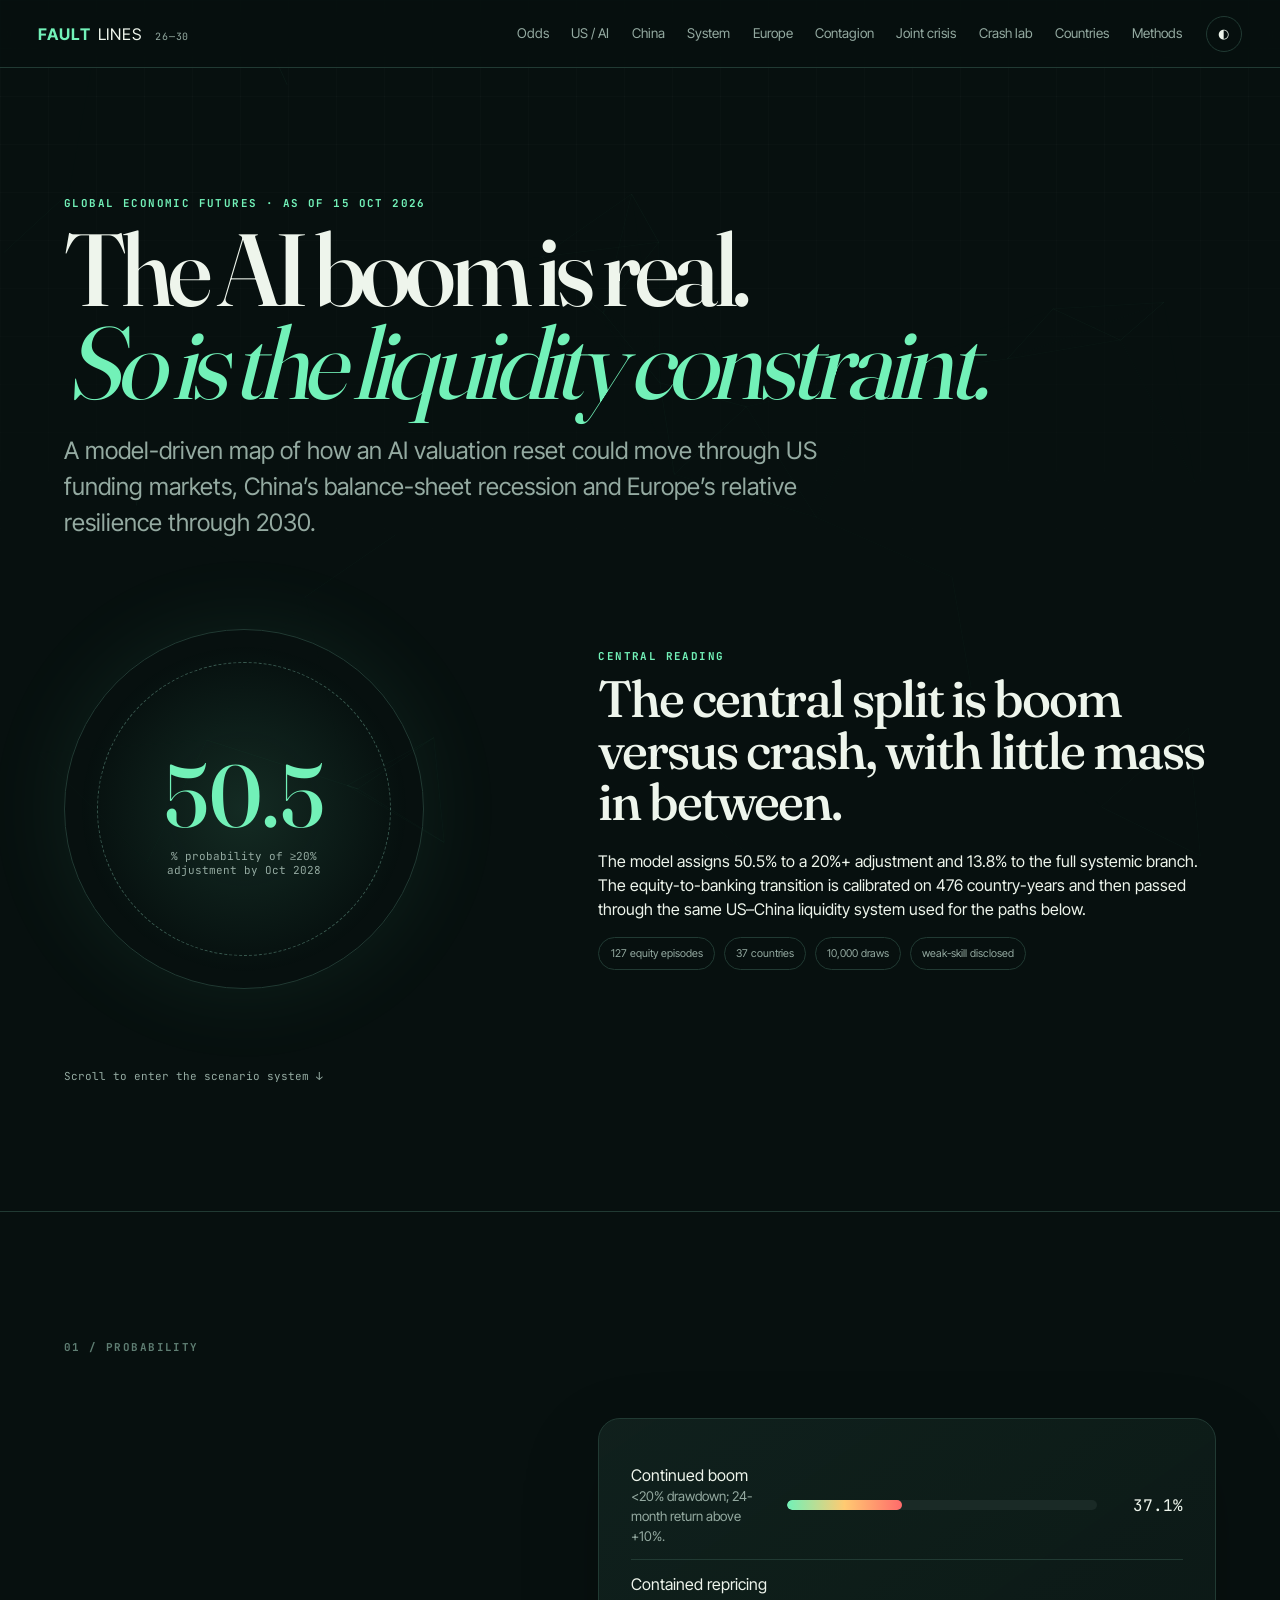
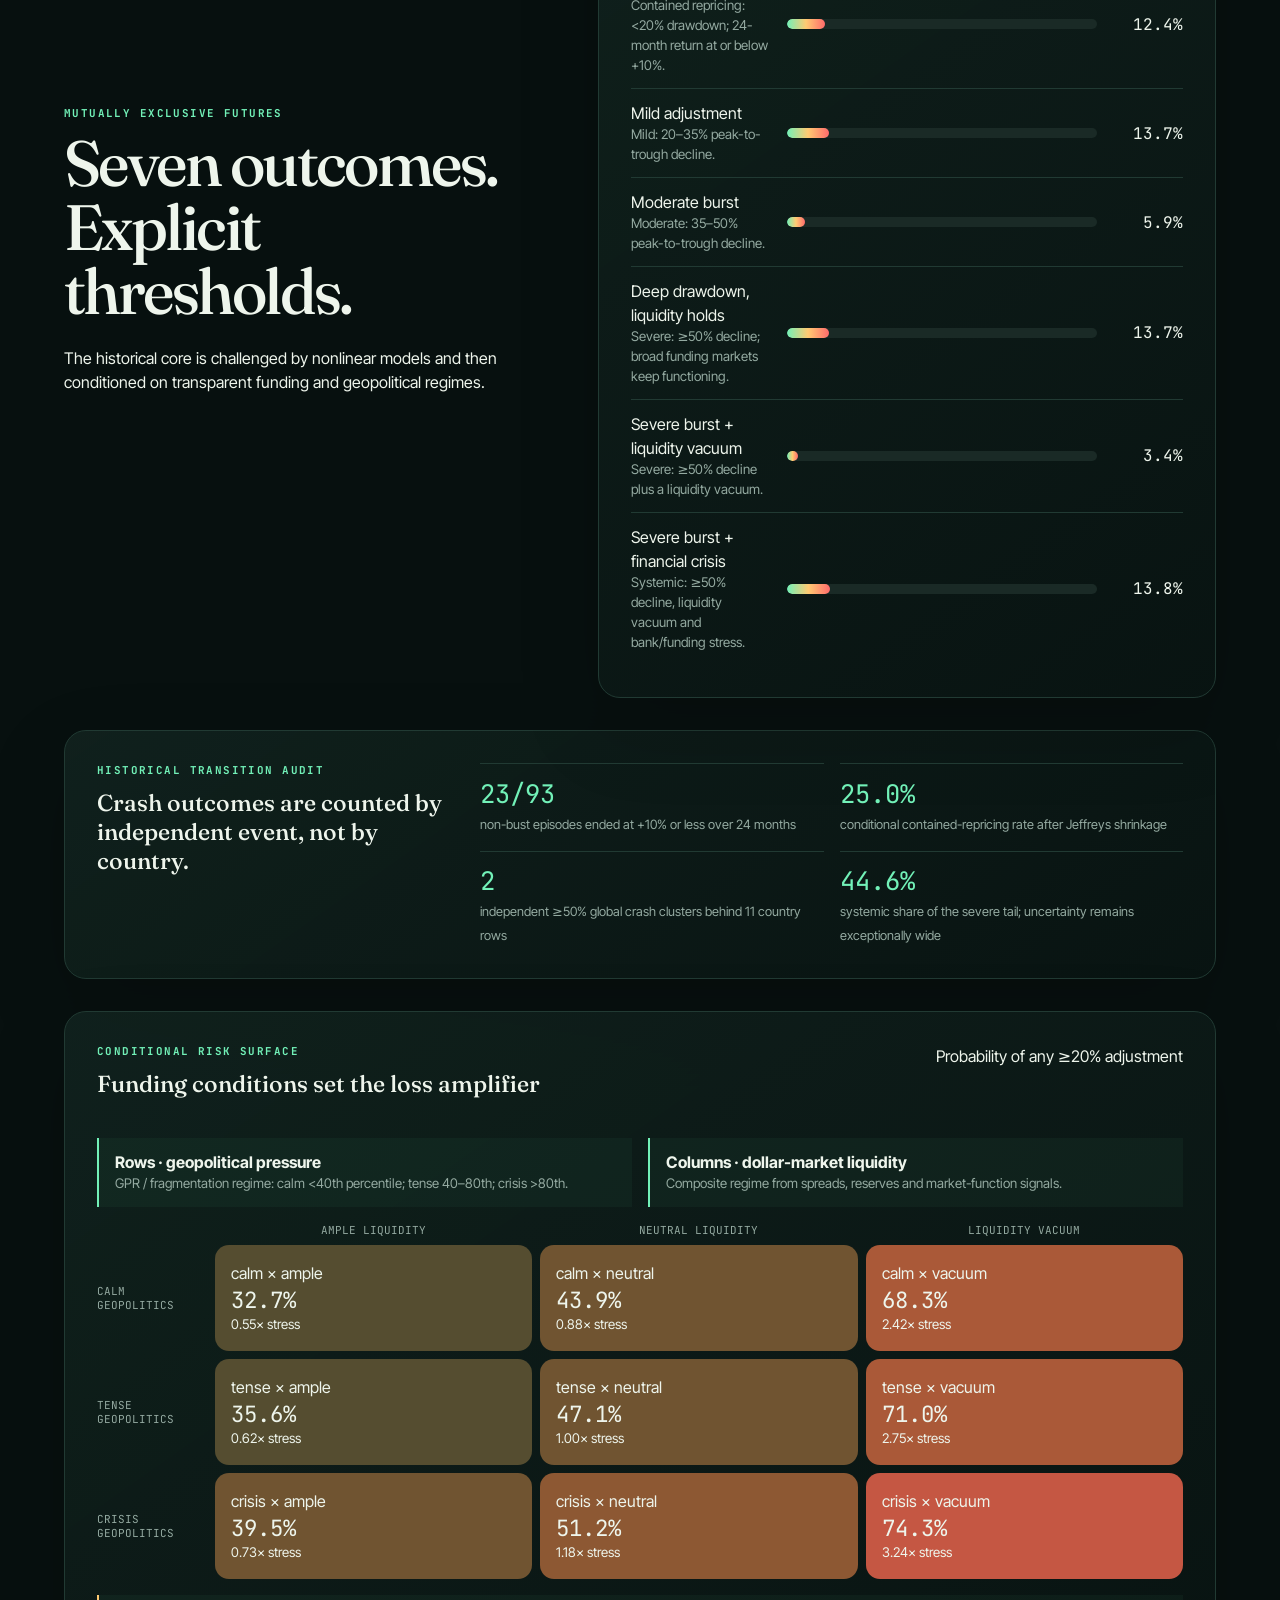
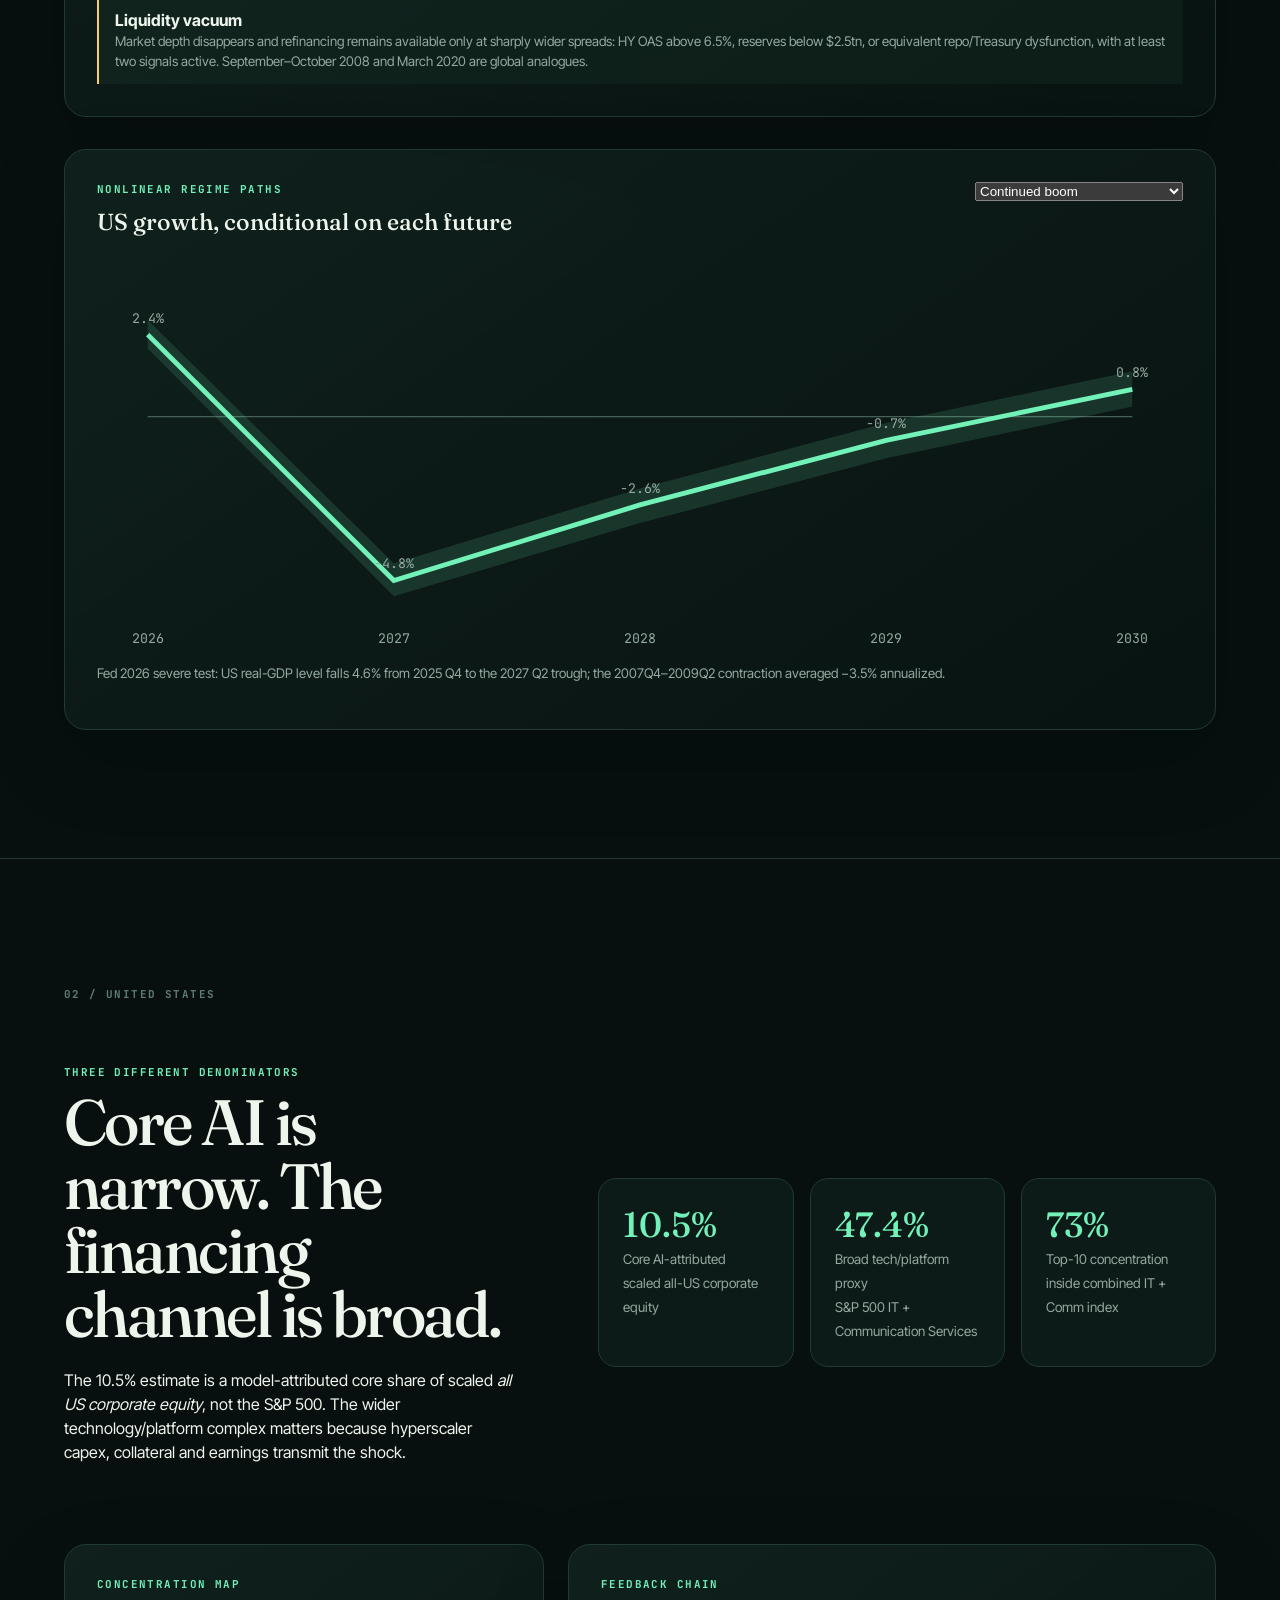
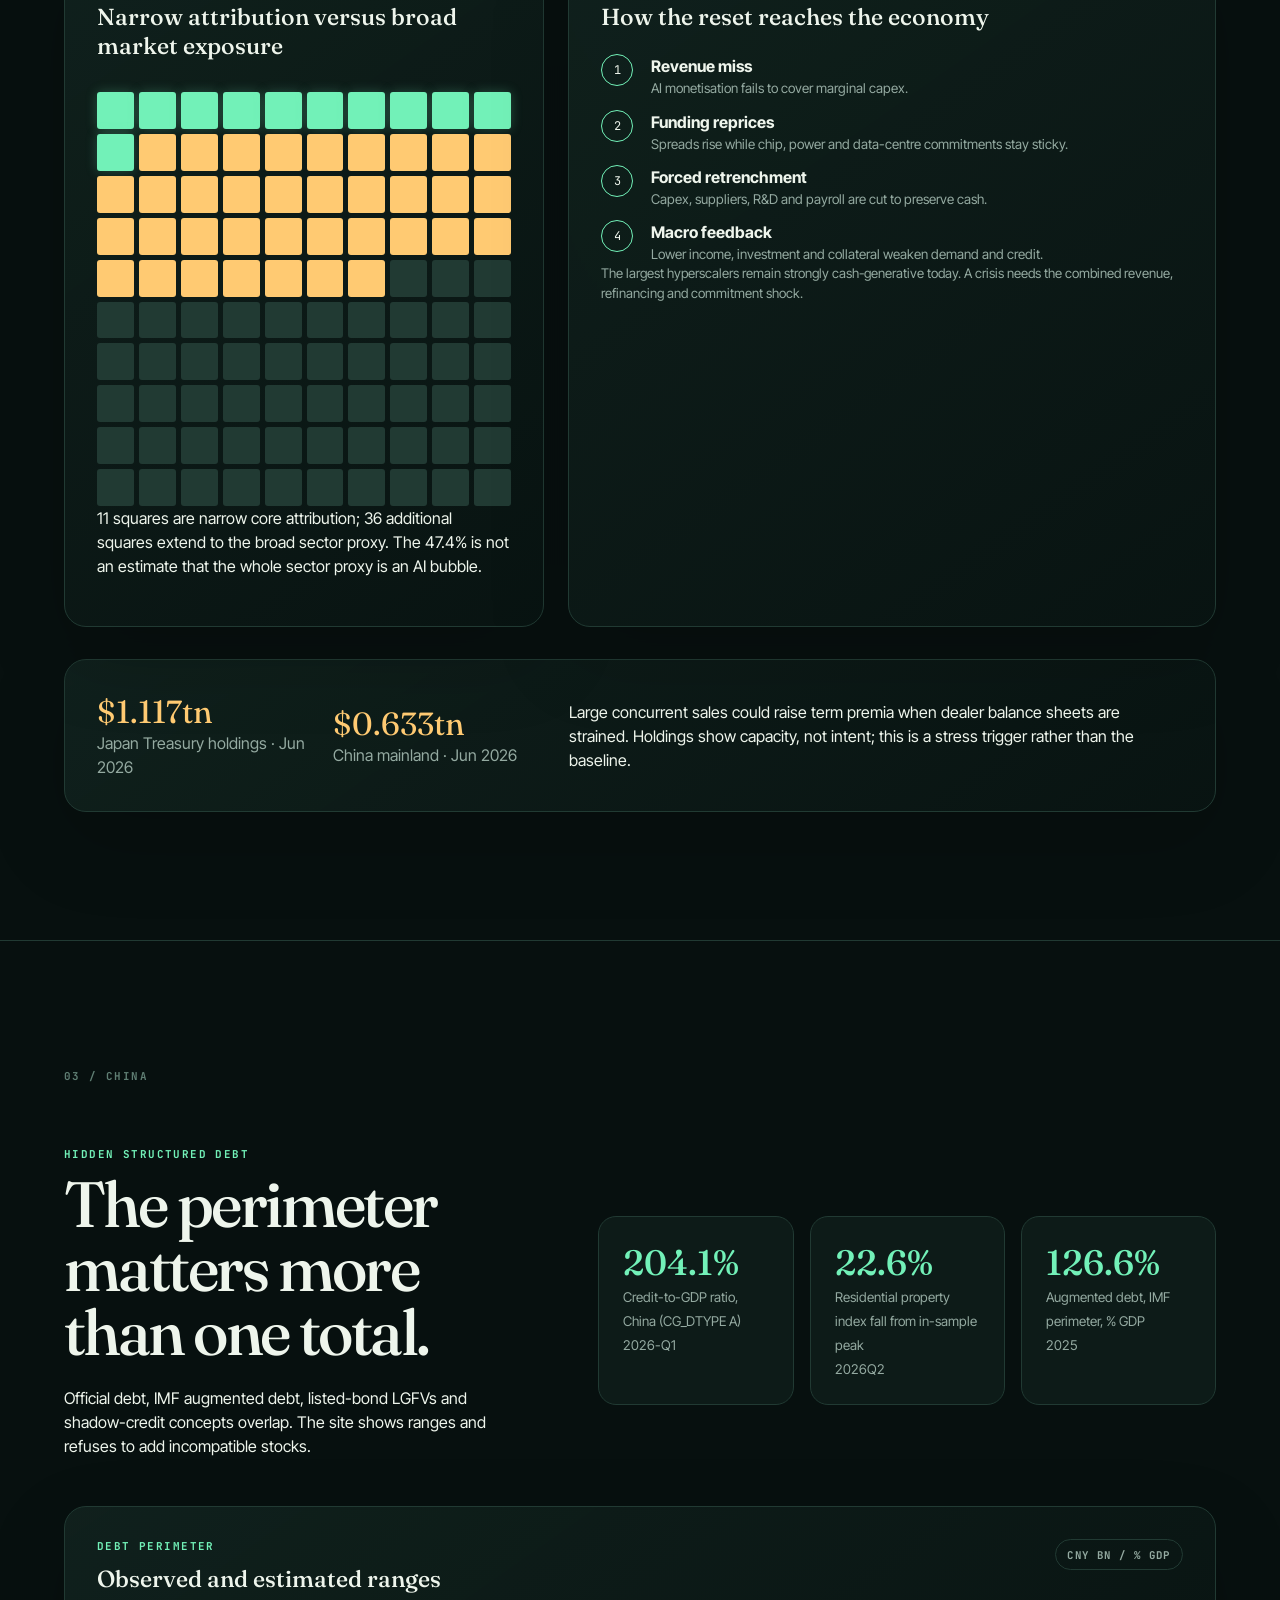
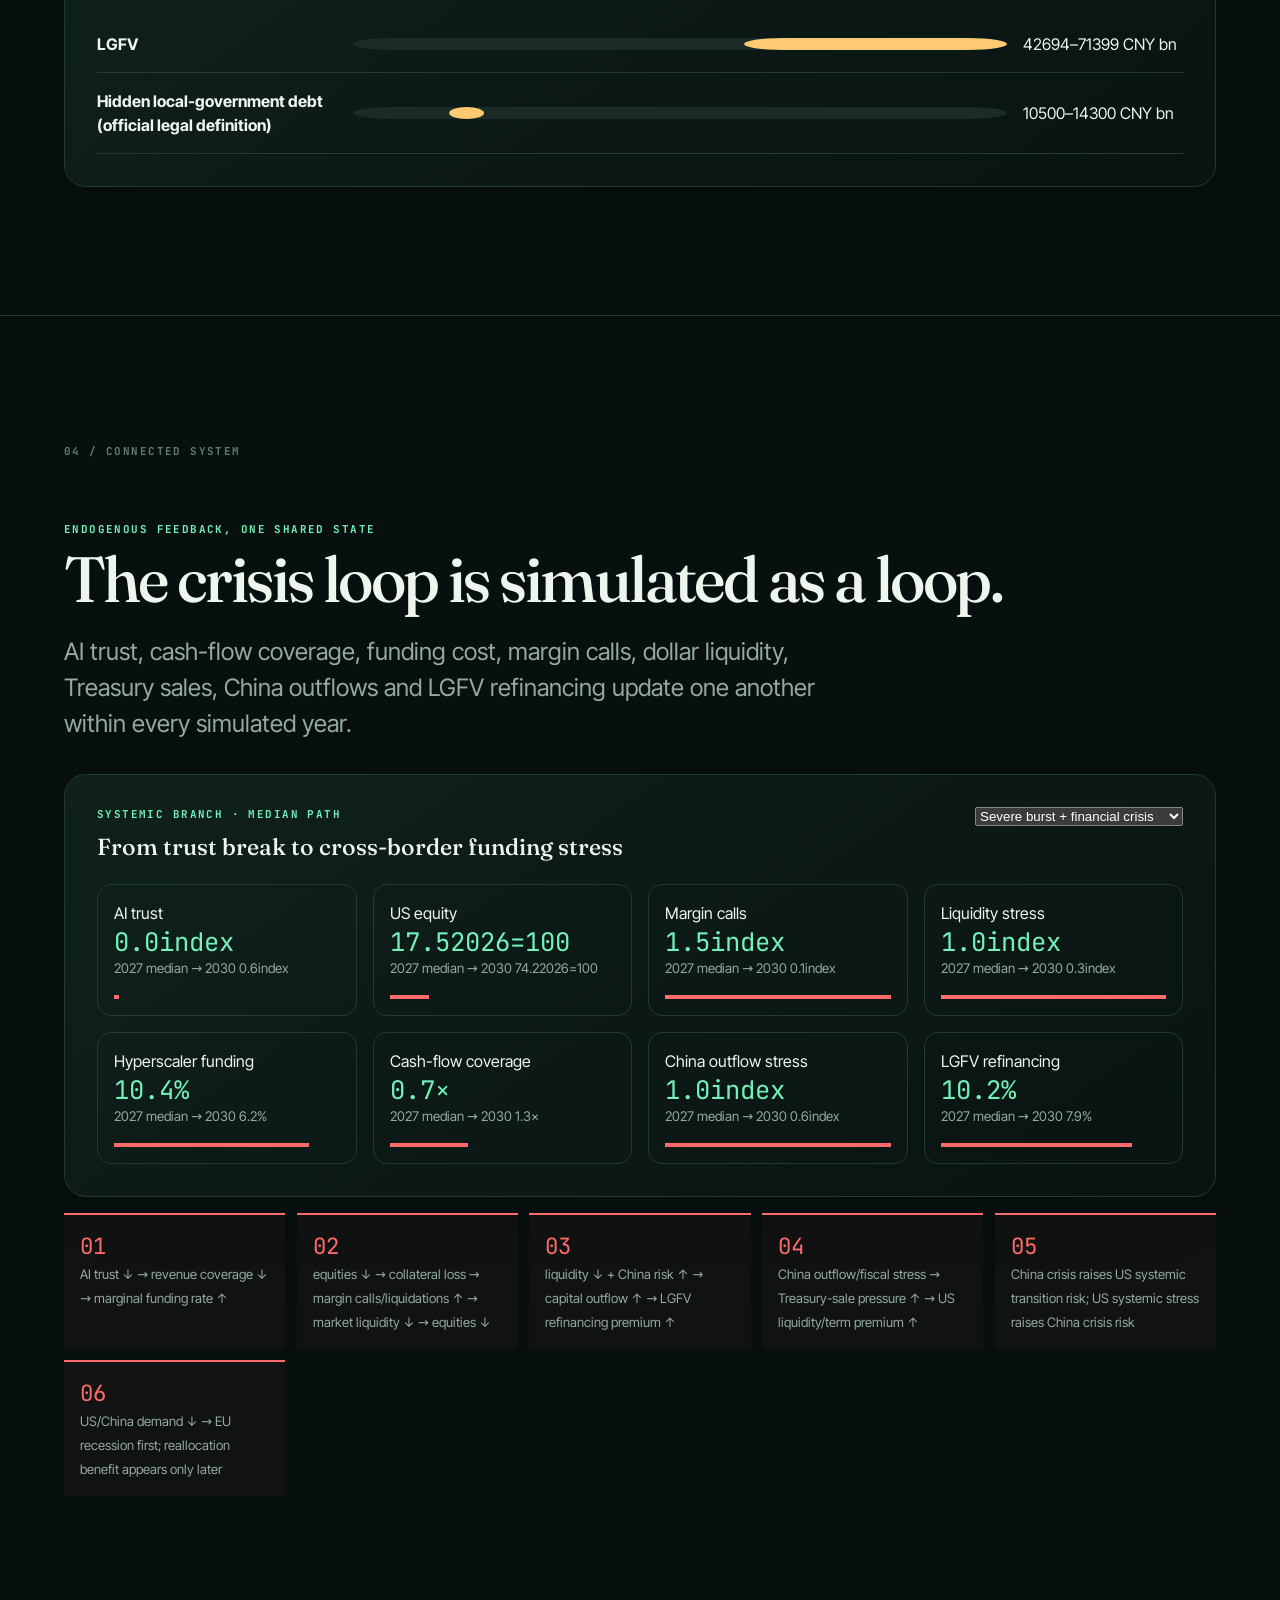
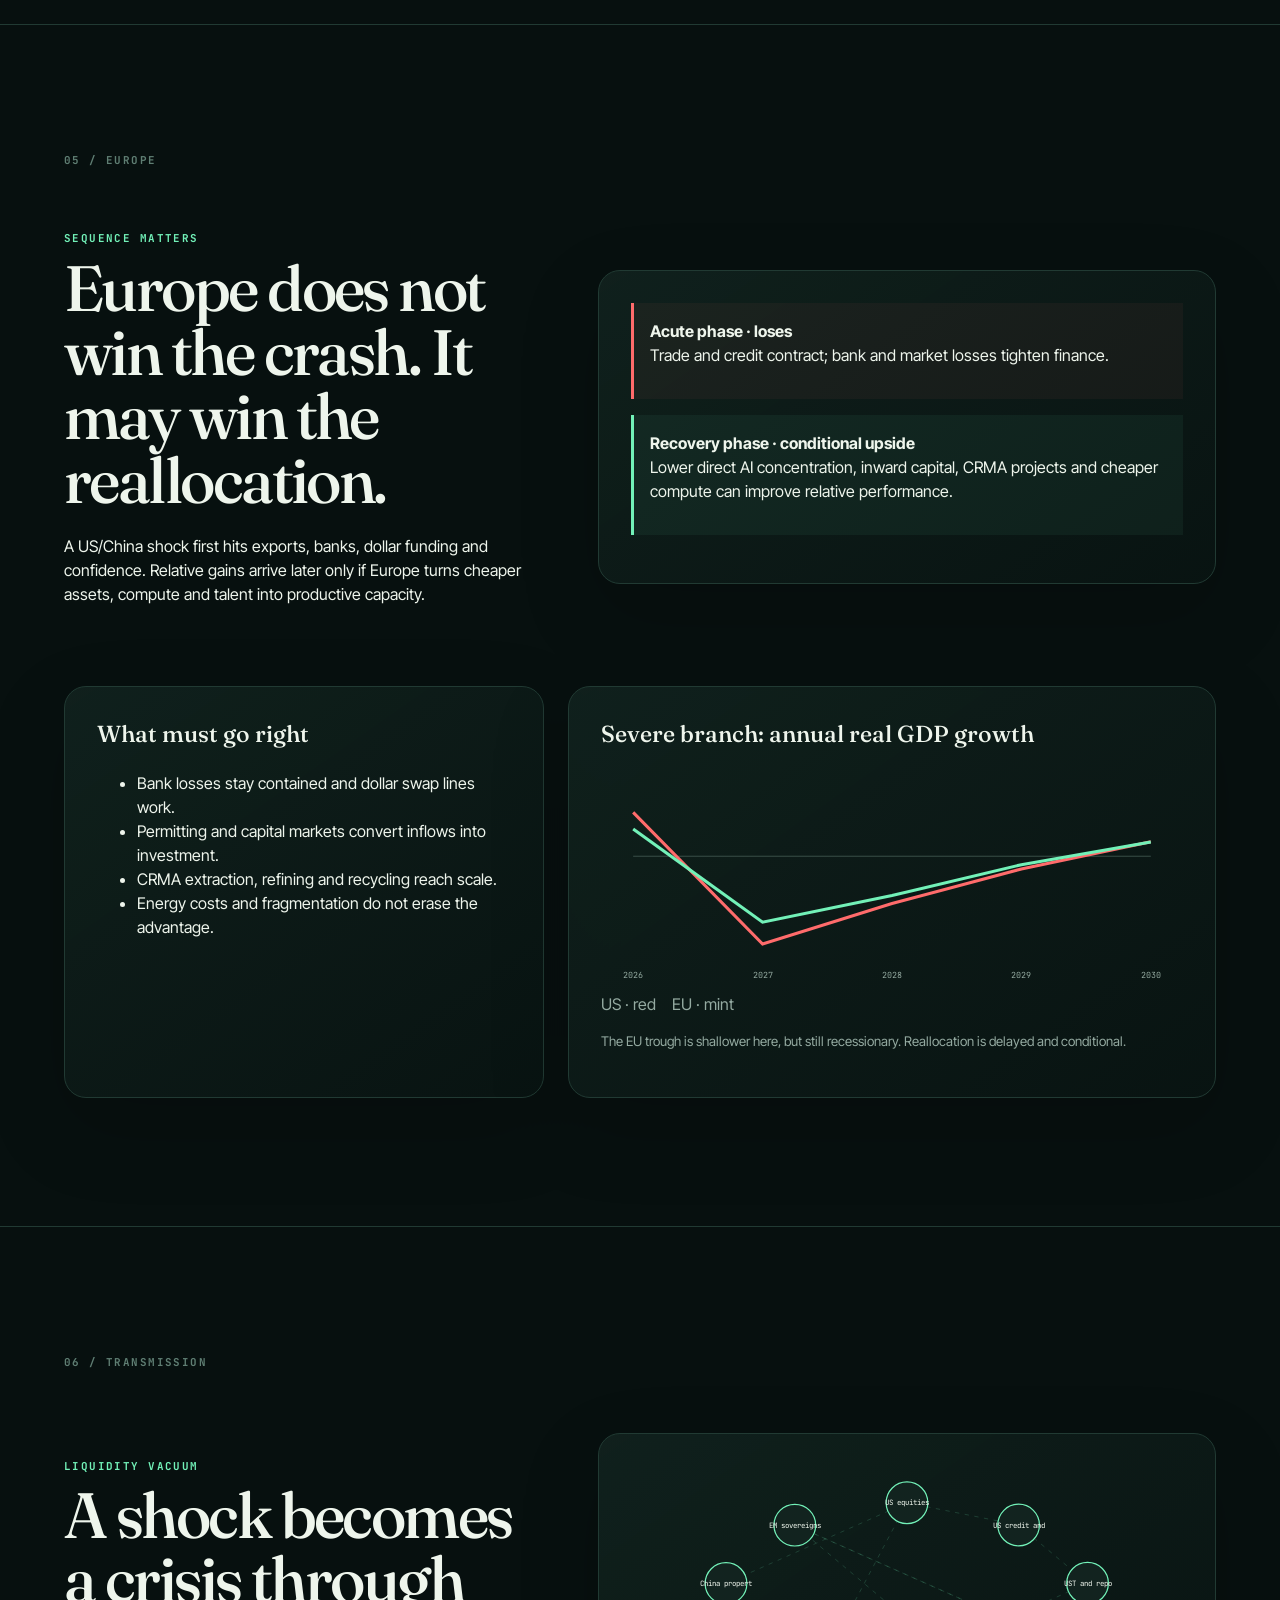
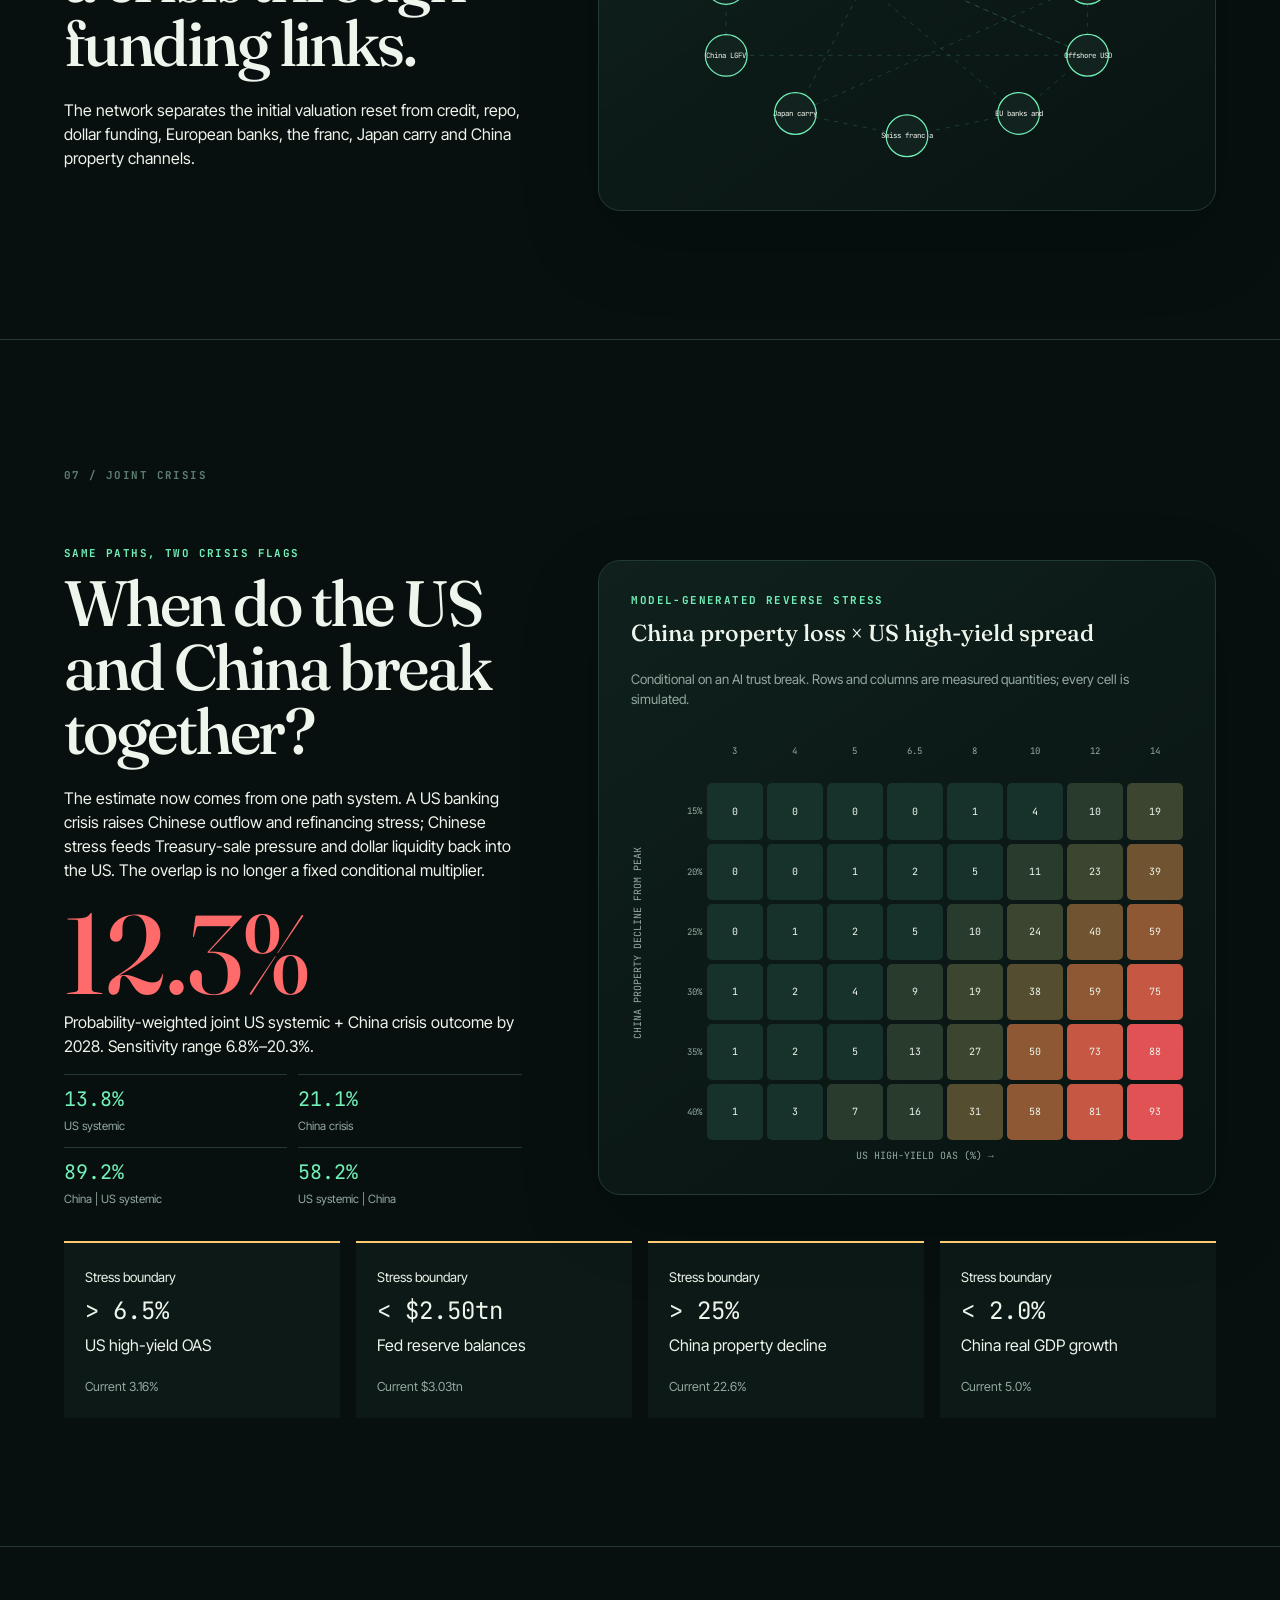
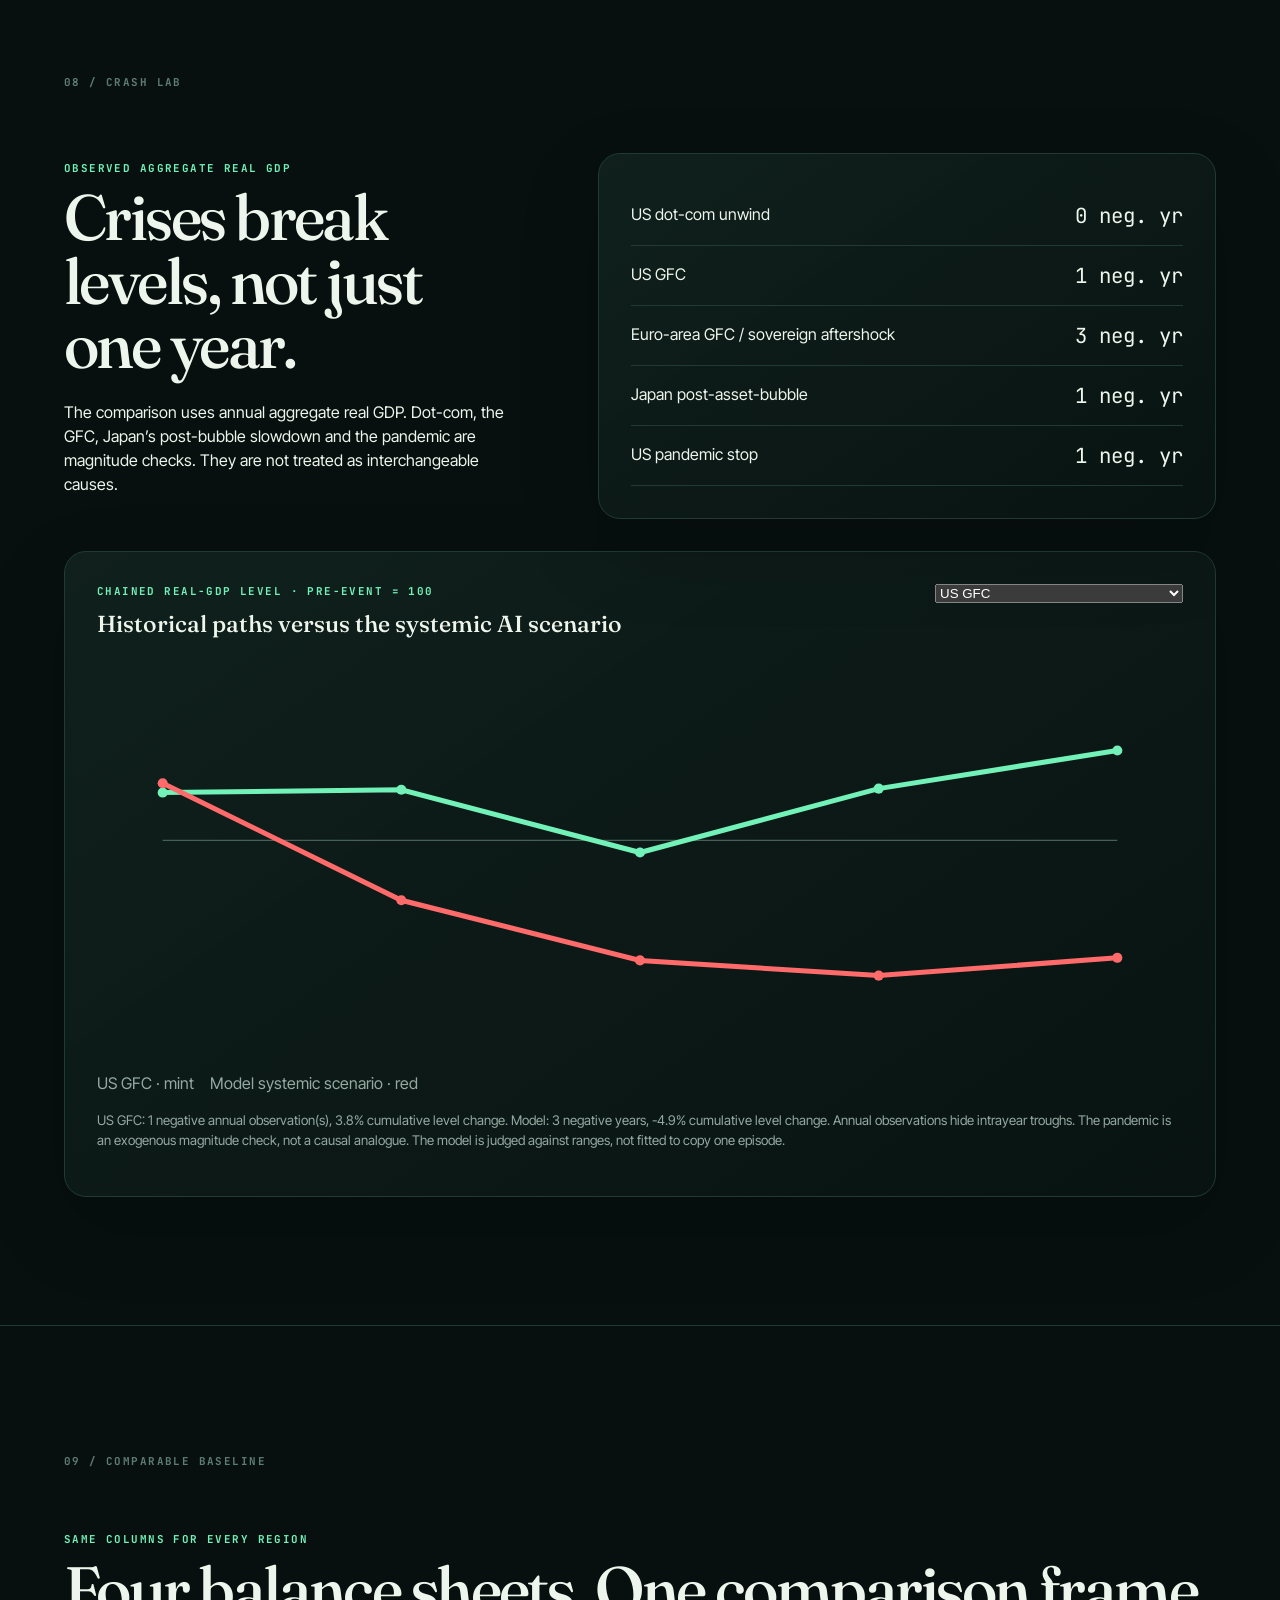
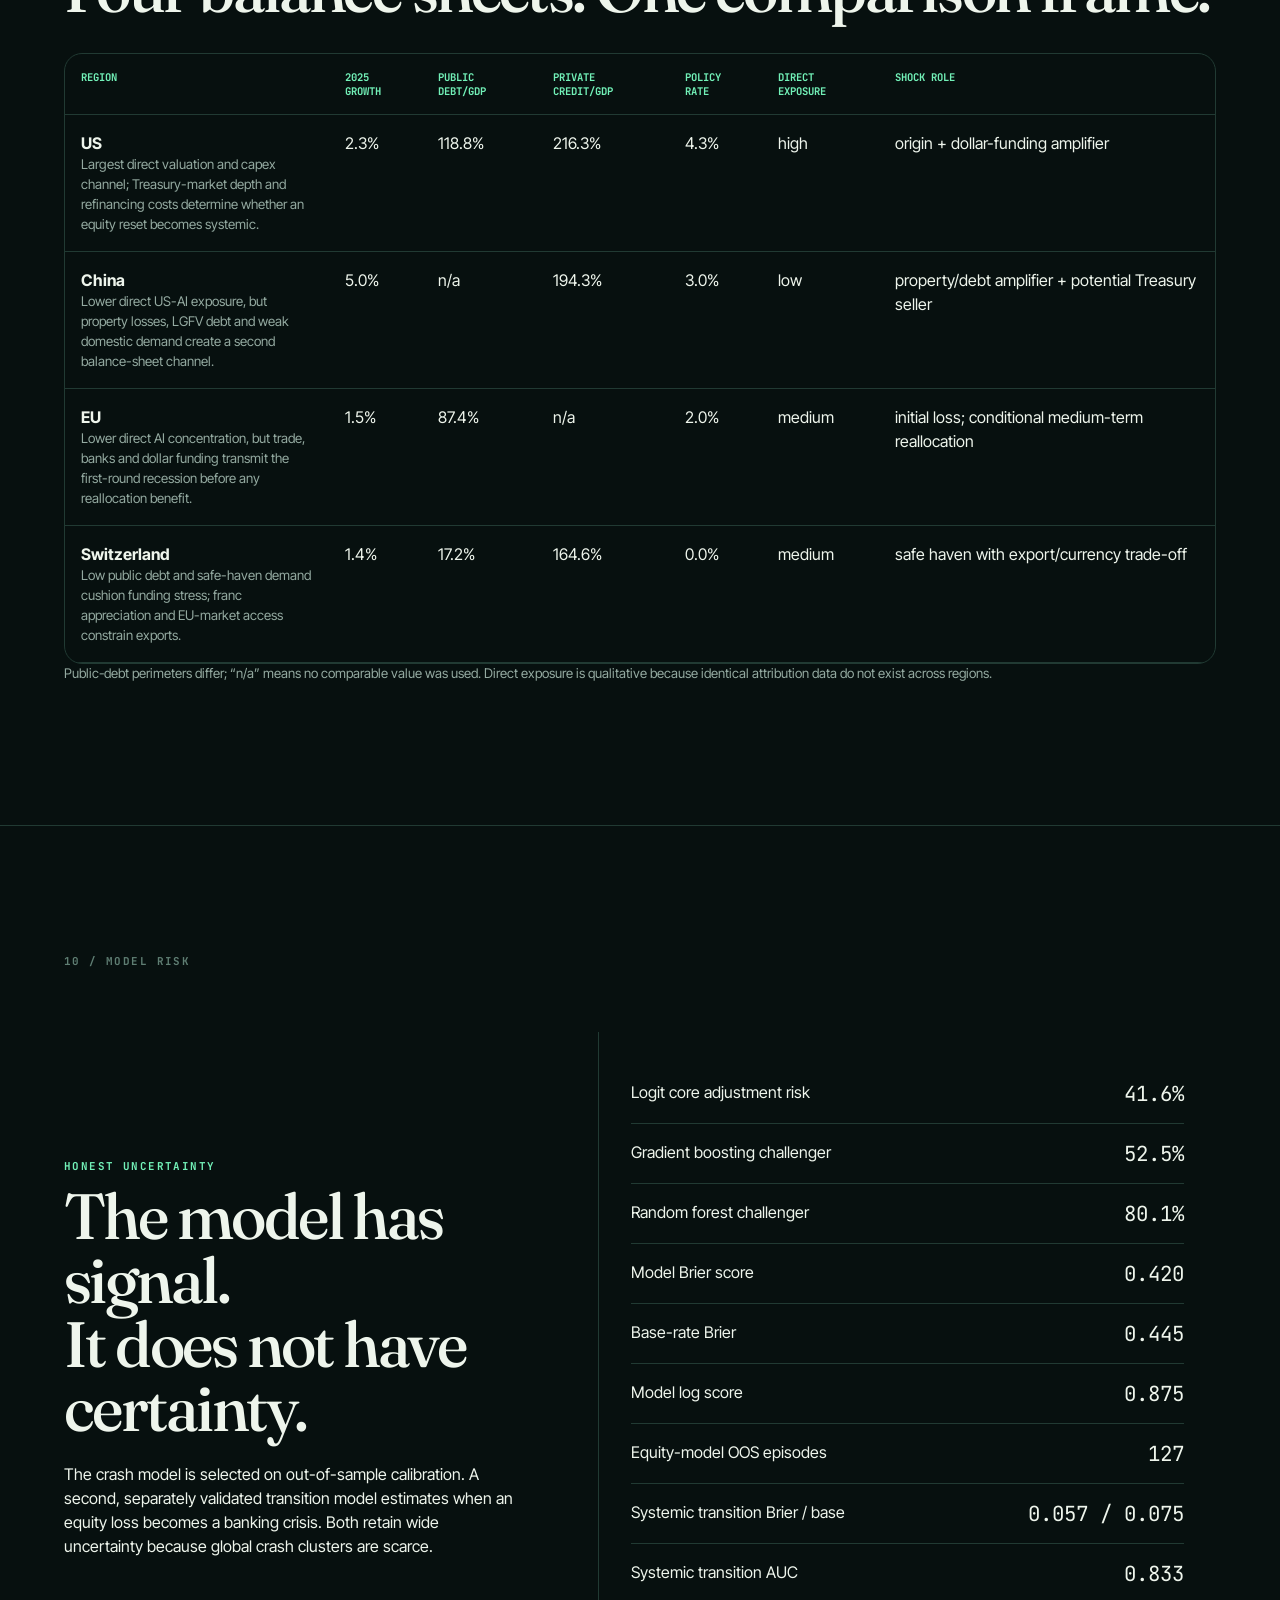
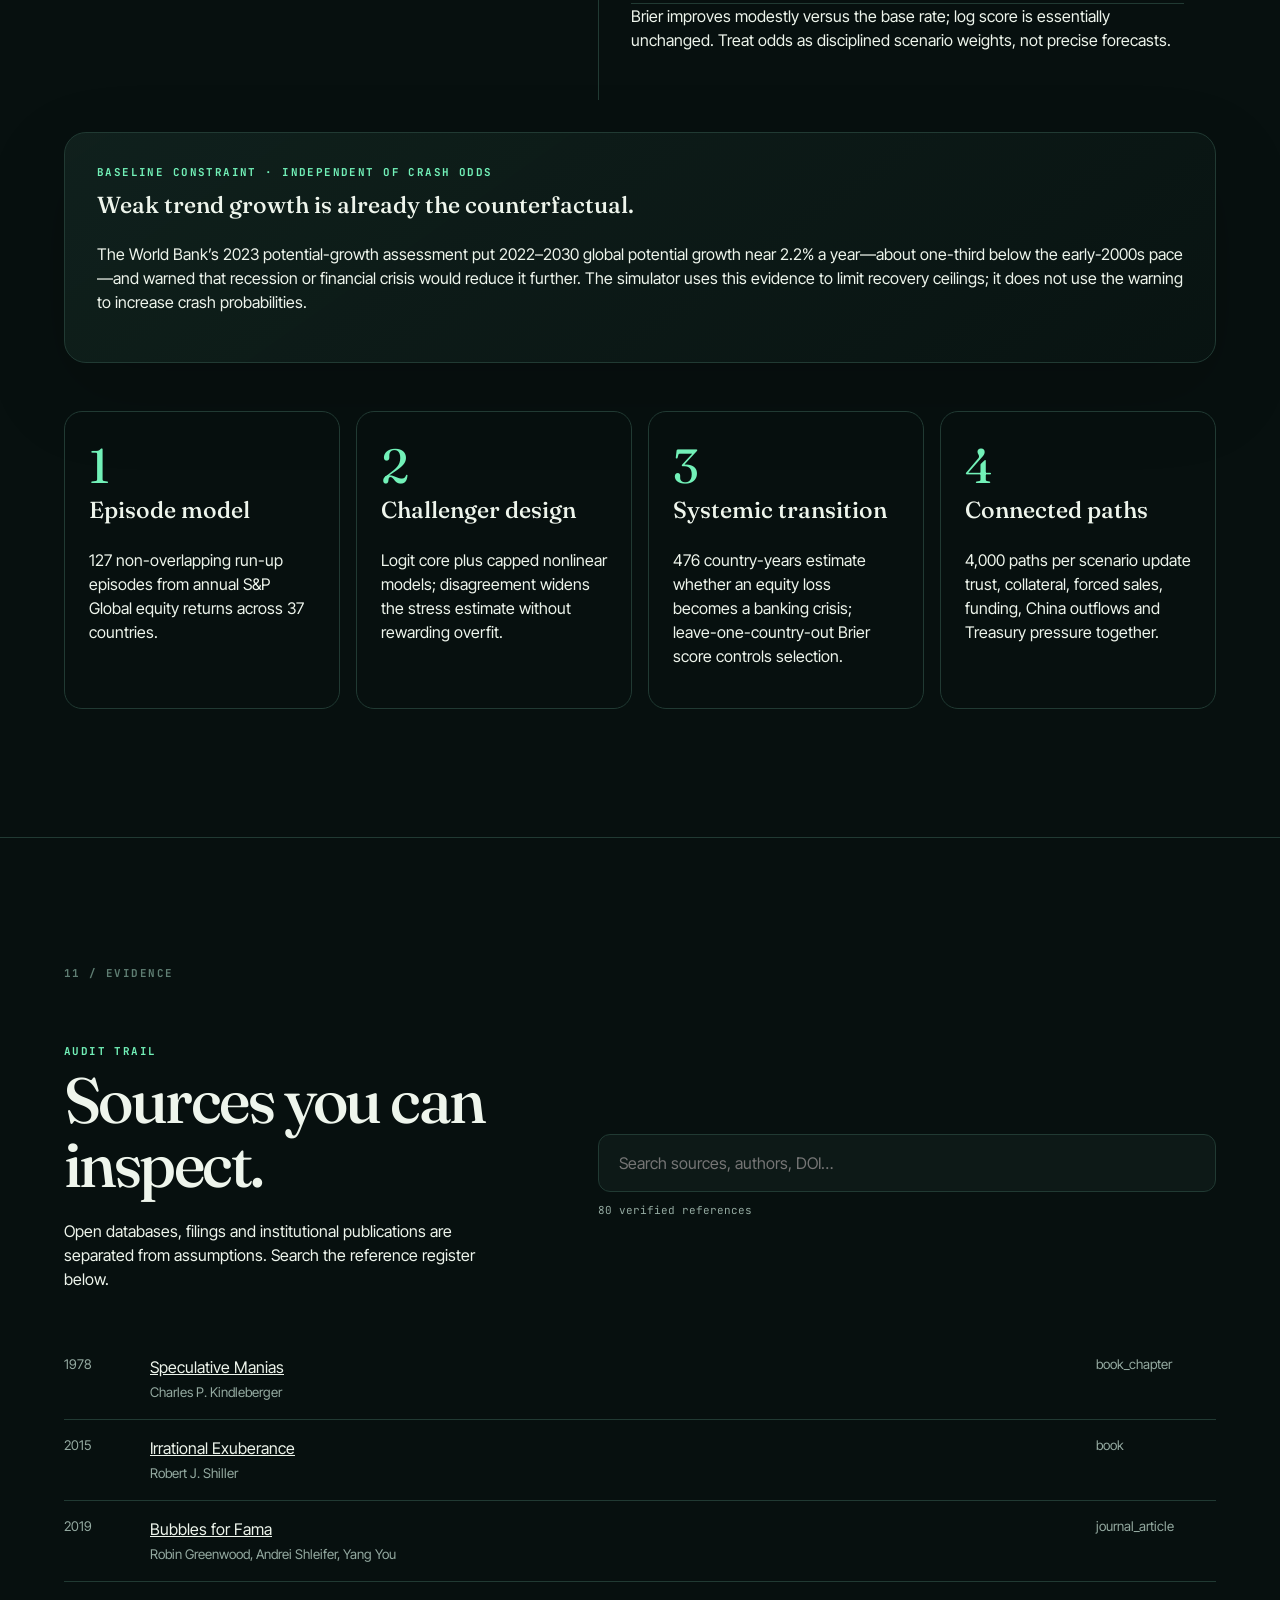
==== commit 0b0cd16a: "Model joint US-China crisis feedbacks" ====
--- a/site/index.html
+++ b/site/index.html
@@ -1,12 +1,13 @@
-<!doctype html><html lang="en"><head><meta charset="utf-8"><meta name="viewport" content="width=device-width,initial-scale=1"><title>Fault Lines — Global Economic Futures 2026–2030</title><meta name="description" content="Evidence-led probabilistic scenarios for the AI investment cycle, China debt, contagion and Europe."><link rel="stylesheet" href="styles.css"></head><body><canvas id="field" aria-hidden="true"></canvas><header><a class="brand" href="#overview"><b>FAULT</b><span>LINES</span><i>26—30</i></a><nav aria-label="Primary"><a href="#scenarios">Odds</a><a href="#us">US / AI</a><a href="#china">China</a><a href="#system">System</a><a href="#eu">Europe</a><a href="#contagion">Contagion</a><a href="#joint">Joint crisis</a><a href="#countries">Countries</a><a href="#methods">Methods</a></nav><button id="theme" aria-label="Toggle colour theme">◐</button></header><main>
+<!doctype html><html lang="en"><head><meta charset="utf-8"><meta name="viewport" content="width=device-width,initial-scale=1"><title>Fault Lines — Global Economic Futures 2026–2030</title><meta name="description" content="Evidence-led probabilistic scenarios for the AI investment cycle, China debt, contagion and Europe."><link rel="stylesheet" href="styles.css"></head><body><canvas id="field" aria-hidden="true"></canvas><header><a class="brand" href="#overview"><b>FAULT</b><span>LINES</span><i>26—30</i></a><nav aria-label="Primary"><a href="#scenarios">Odds</a><a href="#us">US / AI</a><a href="#china">China</a><a href="#system">System</a><a href="#eu">Europe</a><a href="#contagion">Contagion</a><a href="#joint">Joint crisis</a><a href="#history">Crash lab</a><a href="#countries">Countries</a><a href="#methods">Methods</a></nav><button id="theme" aria-label="Toggle colour theme">◐</button></header><main>
 <section id="overview" class="hero"><div class="kicker">GLOBAL ECONOMIC FUTURES · AS OF 15 OCT 2026</div><h1>The AI boom is real.<br><em>So is the liquidity constraint.</em></h1><p class="lede">A model-driven map of how an AI valuation reset could move through US funding markets, China’s balance-sheet recession and Europe’s relative resilience through 2030.</p><div class="hero-grid"><div class="dial" id="riskDial"></div><div class="hero-copy"><p class="eyebrow">Central reading</p><h2 id="heroFinding">Loading model…</h2><p id="heroDetail"></p><div class="chips"><span>127 equity episodes</span><span>37 countries</span><span>10,000 draws</span><span>weak-skill disclosed</span></div></div></div><div class="scroll">Scroll to enter the scenario system ↓</div></section>
 <section id="scenarios" class="chapter"><div class="chapter-no">01 / PROBABILITY</div><div class="split"><div><p class="eyebrow">Mutually exclusive futures</p><h2>Seven outcomes.<br>Explicit thresholds.</h2><p>The historical core is challenged by nonlinear models and then conditioned on transparent funding and geopolitical regimes.</p></div><div class="panel"><div id="odds"></div></div></div><div class="panel wide transition"><div><p class="eyebrow">Historical transition audit</p><h3>Crash outcomes are counted by independent event, not by country.</h3></div><div id="transitionAudit"></div></div><div class="panel wide"><div class="panel-head"><div><p class="eyebrow">Conditional risk surface</p><h3>Funding conditions set the loss amplifier</h3></div><p>Probability of any ≥20% adjustment</p></div><div class="axis-notes"><div><b>Rows · geopolitical pressure</b><span>GPR / fragmentation regime: calm &lt;40th percentile; tense 40–80th; crisis &gt;80th.</span></div><div><b>Columns · dollar-market liquidity</b><span>Composite regime from spreads, reserves and market-function signals.</span></div></div><div id="heatmap"></div><div class="definition"><b>Liquidity vacuum</b><span>Market depth disappears and refinancing remains available only at sharply wider spreads: HY OAS above 6.5%, reserves below $2.5tn, or equivalent repo/Treasury dysfunction, with at least two signals active. September–October 2008 and March 2020 are global analogues.</span></div></div><div class="panel wide"><div class="panel-head"><div><p class="eyebrow">Nonlinear regime paths</p><h3>US growth, conditional on each future</h3></div><select id="scenarioSelect" aria-label="Scenario"></select></div><div id="fan"></div><p class="benchmark" id="benchmark"></p></div></section>
 <section id="us" class="chapter"><div class="chapter-no">02 / UNITED STATES</div><div class="split"><div><p class="eyebrow">Three different denominators</p><h2>Core AI is narrow. The financing channel is broad.</h2><p>The 10.5% estimate is a model-attributed core share of scaled <em>all US corporate equity</em>, not the S&amp;P 500. The wider technology/platform complex matters because hyperscaler capex, collateral and earnings transmit the shock.</p></div><div class="stats" id="usStats"></div></div><div class="grid2"><div class="panel"><p class="eyebrow">Concentration map</p><h3>Narrow attribution versus broad market exposure</h3><div id="waffle"></div></div><div class="panel"><p class="eyebrow">Feedback chain</p><h3>How the reset reaches the economy</h3><div class="chain"><i>1</i><p><b>Revenue miss</b><span>AI monetisation fails to cover marginal capex.</span></p><i>2</i><p><b>Funding reprices</b><span>Spreads rise while chip, power and data-centre commitments stay sticky.</span></p><i>3</i><p><b>Forced retrenchment</b><span>Capex, suppliers, R&amp;D and payroll are cut to preserve cash.</span></p><i>4</i><p><b>Macro feedback</b><span>Lower income, investment and collateral weaken demand and credit.</span></p></div><p class="caveat">The largest hyperscalers remain strongly cash-generative today. A crisis needs the combined revenue, refinancing and commitment shock.</p></div></div><div class="panel wide treasury"><div><b>$1.117tn</b><span>Japan Treasury holdings · Jun 2026</span></div><div><b>$0.633tn</b><span>China mainland · Jun 2026</span></div><p>Large concurrent sales could raise term premia when dealer balance sheets are strained. Holdings show capacity, not intent; this is a stress trigger rather than the baseline.</p></div></section>
 <section id="china" class="chapter"><div class="chapter-no">03 / CHINA</div><div class="split"><div><p class="eyebrow">Hidden structured debt</p><h2>The perimeter matters more than one total.</h2><p>Official debt, IMF augmented debt, listed-bond LGFVs and shadow-credit concepts overlap. The site shows ranges and refuses to add incompatible stocks.</p></div><div class="stats" id="chinaStats"></div></div><div class="panel wide"><div class="panel-head"><div><p class="eyebrow">Debt perimeter</p><h3>Observed and estimated ranges</h3></div><span class="tag">CNY bn / % GDP</span></div><div id="debtRanges"></div></div></section>
 <section id="system" class="chapter"><div class="chapter-no">04 / CONNECTED SYSTEM</div><p class="eyebrow">Endogenous feedback, one shared state</p><h2>The crisis loop is simulated as a loop.</h2><p class="lede">AI trust, cash-flow coverage, funding cost, margin calls, dollar liquidity, Treasury sales, China outflows and LGFV refinancing update one another within every simulated year.</p><div class="panel wide"><div class="panel-head"><div><p class="eyebrow">Systemic branch · median path</p><h3>From trust break to cross-border funding stress</h3></div><select id="systemSelect" aria-label="Connected scenario"></select></div><div class="system-grid" id="systemGrid"></div></div><div class="loop" id="feedbackLoops"></div></section>
 <section id="eu" class="chapter"><div class="chapter-no">05 / EUROPE</div><div class="split"><div><p class="eyebrow">Sequence matters</p><h2>Europe does not win the crash. It may win the reallocation.</h2><p>A US/China shock first hits exports, banks, dollar funding and confidence. Relative gains arrive later only if Europe turns cheaper assets, compute and talent into productive capacity.</p></div><div class="panel"><div class="verdict"><b>Acute phase · loses</b><p>Trade and credit contract; bank and market losses tighten finance.</p></div><div class="verdict good"><b>Recovery phase · conditional upside</b><p>Lower direct AI concentration, inward capital, CRMA projects and cheaper compute can improve relative performance.</p></div></div></div><div class="grid2"><div class="panel"><h3>What must go right</h3><ul><li>Bank losses stay contained and dollar swap lines work.</li><li>Permitting and capital markets convert inflows into investment.</li><li>CRMA extraction, refining and recycling reach scale.</li><li>Energy costs and fragmentation do not erase the advantage.</li></ul></div><div class="panel"><h3>Severe branch: annual real GDP growth</h3><div id="euCompare"></div><p class="caveat">The EU trough is shallower here, but still recessionary. Reallocation is delayed and conditional.</p></div></div></section><section id="contagion" class="chapter"><div class="chapter-no">06 / TRANSMISSION</div><div class="split"><div><p class="eyebrow">Liquidity vacuum</p><h2>A shock becomes a crisis through funding links.</h2><p>The network separates the initial valuation reset from credit, repo, dollar funding, European banks, the franc, Japan carry and China property channels.</p></div><div class="panel network"><svg id="network" viewBox="0 0 900 500" role="img" aria-label="Contagion network"></svg></div></div></section>
-<section id="joint" class="chapter"><div class="chapter-no">07 / JOINT CRISIS</div><div class="split"><div><p class="eyebrow">Reverse stress test</p><h2>When do the US and China break together?</h2><p>The joint event requires a US systemic AI crash and a China balance-sheet recession at the same time. This is the least identified estimate and carries the widest model-risk warning.</p><div id="jointStat"></div></div><div class="panel"><p class="eyebrow">Boundary map</p><h3>China property decline × US credit spread</h3><div id="frontier"></div></div></div><div class="thresholds" id="thresholds"></div></section>
-<section id="countries" class="chapter"><div class="chapter-no">08 / COMPARABLE BASELINE</div><p class="eyebrow">Same columns for every region</p><h2>Four balance sheets. One comparison frame.</h2><div class="table-wrap"><table><thead><tr><th>Region</th><th>2025 growth</th><th>Public debt/GDP</th><th>Private credit/GDP</th><th>Policy rate</th><th>Direct exposure</th><th>Shock role</th></tr></thead><tbody id="countryGrid"></tbody></table></div><p class="caveat">Public-debt perimeters differ; “n/a” means no comparable value was used. Direct exposure is qualitative because identical attribution data do not exist across regions.</p></section>
-<section id="methods" class="chapter"><div class="chapter-no">09 / MODEL RISK</div><div class="split"><div><p class="eyebrow">Honest uncertainty</p><h2>The model has signal.<br>It does not have certainty.</h2><p>The historical model modestly improves Brier score against the base rate. Non-bust transitions use 93 observed episodes; severe transitions use only two independent global clusters and therefore retain wide posterior uncertainty.</p></div><div class="scorecard" id="scorecard"></div></div><div class="panel wide"><p class="eyebrow">Baseline constraint · independent of crash odds</p><h3>Weak trend growth is already the counterfactual.</h3><p>The World Bank’s 2023 potential-growth assessment put 2022–2030 global potential growth near 2.2% a year—about one-third below the early-2000s pace—and warned that recession or financial crisis would reduce it further. The simulator uses this evidence to limit recovery ceilings; it does not use the warning to increase crash probabilities.</p></div><div class="method-grid"><article><b>1</b><h3>Episode model</h3><p>127 non-overlapping run-up episodes from annual S&amp;P Global equity returns across 37 countries.</p></article><article><b>2</b><h3>Challenger design</h3><p>Logit core plus capped nonlinear models; disagreement widens the stress estimate without rewarding overfit.</p></article><article><b>3</b><h3>Connected states</h3><p>Nine macro regimes condition risk; 2,400 shared-state paths propagate feedback across markets and countries.</p></article><article><b>4</b><h3>Bayesian transitions</h3><p>Jeffreys priors prevent false zeroes while event clustering prevents one global crash from being counted once per country.</p></article></div></section>
-<section id="sources" class="chapter"><div class="chapter-no">10 / EVIDENCE</div><div class="split"><div><p class="eyebrow">Audit trail</p><h2>Sources you can inspect.</h2><p>Open databases, filings and institutional publications are separated from assumptions. Search the reference register below.</p></div><div><input id="sourceSearch" placeholder="Search sources, authors, DOI…" aria-label="Search sources"><div class="source-count" id="sourceCount"></div></div></div><div class="sources" id="sourceList"></div></section>
+<section id="joint" class="chapter"><div class="chapter-no">07 / JOINT CRISIS</div><div class="split"><div><p class="eyebrow">Same paths, two crisis flags</p><h2>When do the US and China break together?</h2><p>The estimate now comes from one path system. A US banking crisis raises Chinese outflow and refinancing stress; Chinese stress feeds Treasury-sale pressure and dollar liquidity back into the US. The overlap is no longer a fixed conditional multiplier.</p><div id="jointStat"></div><div class="joint-marginals" id="jointMarginals"></div></div><div class="panel"><p class="eyebrow">Model-generated reverse stress</p><h3>China property loss × US high-yield spread</h3><p class="caveat">Conditional on an AI trust break. Rows and columns are measured quantities; every cell is simulated.</p><div class="frontier-wrap"><div class="frontier-y">China property decline from peak</div><div><div id="frontier"></div><div class="frontier-x">US high-yield OAS (%) →</div></div></div></div></div><div class="thresholds" id="thresholds"></div></section>
+<section id="history" class="chapter"><div class="chapter-no">08 / CRASH LAB</div><div class="split"><div><p class="eyebrow">Observed aggregate real GDP</p><h2>Crises break levels, not just one year.</h2><p>The comparison uses annual aggregate real GDP. Dot-com, the GFC, Japan’s post-bubble slowdown and the pandemic are magnitude checks. They are not treated as interchangeable causes.</p></div><div class="panel"><div id="historySummary"></div></div></div><div class="panel wide"><div class="panel-head"><div><p class="eyebrow">Chained real-GDP level · pre-event = 100</p><h3>Historical paths versus the systemic AI scenario</h3></div><select id="historySelect" aria-label="Historical comparison"></select></div><div id="historyChart"></div><p class="benchmark" id="historyNote"></p></div></section>
+<section id="countries" class="chapter"><div class="chapter-no">09 / COMPARABLE BASELINE</div><p class="eyebrow">Same columns for every region</p><h2>Four balance sheets. One comparison frame.</h2><div class="table-wrap"><table><thead><tr><th>Region</th><th>2025 growth</th><th>Public debt/GDP</th><th>Private credit/GDP</th><th>Policy rate</th><th>Direct exposure</th><th>Shock role</th></tr></thead><tbody id="countryGrid"></tbody></table></div><p class="caveat">Public-debt perimeters differ; “n/a” means no comparable value was used. Direct exposure is qualitative because identical attribution data do not exist across regions.</p></section>
+<section id="methods" class="chapter"><div class="chapter-no">10 / MODEL RISK</div><div class="split"><div><p class="eyebrow">Honest uncertainty</p><h2>The model has signal.<br>It does not have certainty.</h2><p>The crash model is selected on out-of-sample calibration. A second, separately validated transition model estimates when an equity loss becomes a banking crisis. Both retain wide uncertainty because global crash clusters are scarce.</p></div><div class="scorecard" id="scorecard"></div></div><div class="panel wide"><p class="eyebrow">Baseline constraint · independent of crash odds</p><h3>Weak trend growth is already the counterfactual.</h3><p>The World Bank’s 2023 potential-growth assessment put 2022–2030 global potential growth near 2.2% a year—about one-third below the early-2000s pace—and warned that recession or financial crisis would reduce it further. The simulator uses this evidence to limit recovery ceilings; it does not use the warning to increase crash probabilities.</p></div><div class="method-grid"><article><b>1</b><h3>Episode model</h3><p>127 non-overlapping run-up episodes from annual S&amp;P Global equity returns across 37 countries.</p></article><article><b>2</b><h3>Challenger design</h3><p>Logit core plus capped nonlinear models; disagreement widens the stress estimate without rewarding overfit.</p></article><article><b>3</b><h3>Systemic transition</h3><p>476 country-years estimate whether an equity loss becomes a banking crisis; leave-one-country-out Brier score controls selection.</p></article><article><b>4</b><h3>Connected paths</h3><p>4,000 paths per scenario update trust, collateral, forced sales, funding, China outflows and Treasury pressure together.</p></article></div></section>
+<section id="sources" class="chapter"><div class="chapter-no">11 / EVIDENCE</div><div class="split"><div><p class="eyebrow">Audit trail</p><h2>Sources you can inspect.</h2><p>Open databases, filings and institutional publications are separated from assumptions. Search the reference register below.</p></div><div><input id="sourceSearch" placeholder="Search sources, authors, DOI…" aria-label="Search sources"><div class="source-count" id="sourceCount"></div></div></div><div class="sources" id="sourceList"></div></section>
 </main><footer><div><b>FAULT LINES 26—30</b><p>Scenario analysis, not investment advice. Model-conditional estimates as of 15 October 2026.</p></div><a href="#overview">Back to top ↑</a></footer><script src="app.js" defer></script></body></html>
--- a/site/styles.css
+++ b/site/styles.css
@@ -1 +1 @@
-@font-face{font-family:InterTight;src:url(fonts/inter-tight-latin-wght-normal.woff2)}@font-face{font-family:Fraunces;src:url(fonts/fraunces-latin-opsz-normal.woff2)}@font-face{font-family:Jet;src:url(fonts/jetbrains-mono-latin-wght-normal.woff2)}:root{--bg:#07100f;--surface:#0d1917;--surface2:#12231f;--ink:#eef5ec;--muted:#94aaa1;--line:#213a33;--mint:#72f1b8;--amber:#ffca72;--red:#ff6b6b;--blue:#74a7ff;--serif:Fraunces,Georgia,serif;--sans:InterTight,system-ui,sans-serif;--mono:Jet,monospace;color-scheme:dark}*{box-sizing:border-box}html{scroll-behavior:smooth}body{margin:0;background:var(--bg);color:var(--ink);font-family:var(--sans);line-height:1.5}#field{position:fixed;inset:0;width:100%;height:100%;z-index:-1;opacity:.34}body:before{content:"";position:fixed;inset:0;pointer-events:none;background:linear-gradient(rgba(255,255,255,.018) 1px,transparent 1px),linear-gradient(90deg,rgba(255,255,255,.018) 1px,transparent 1px);background-size:48px 48px;mask-image:linear-gradient(to bottom,black,transparent 75%)}header{position:sticky;top:0;z-index:10;height:68px;display:flex;align-items:center;padding:0 3vw;border-bottom:1px solid var(--line);background:rgba(7,16,15,.82);backdrop-filter:blur(18px)}.brand{display:flex;gap:.45rem;align-items:baseline;color:var(--ink);text-decoration:none;letter-spacing:.05em}.brand b{color:var(--mint)}.brand i{font:10px var(--mono);color:var(--muted);margin-left:.4rem}nav{display:flex;gap:1.4rem;margin-left:auto}nav a,footer a{color:var(--muted);text-decoration:none;font-size:.84rem}nav a:hover{color:var(--mint)}#theme{margin-left:1.5rem;background:none;border:1px solid var(--line);color:var(--ink);border-radius:50%;width:36px;height:36px}.hero,.chapter{max-width:1380px;margin:auto;padding:clamp(5rem,10vw,10rem) 5vw}.hero{min-height:calc(100vh - 68px);display:flex;flex-direction:column;justify-content:center}.kicker,.chapter-no,.eyebrow,.tag{font:700 .68rem var(--mono);letter-spacing:.13em;text-transform:uppercase;color:var(--mint)}h1,h2,h3,p{margin-top:0}h1{font:500 clamp(3.6rem,8vw,8.4rem)/.91 var(--serif);letter-spacing:-.055em;max-width:1200px;margin:.8rem 0 1.5rem}h1 em{color:var(--mint);font-weight:400}h2{font:500 clamp(2.4rem,5vw,5rem)/1 var(--serif);letter-spacing:-.04em;margin:.5rem 0 1.4rem}h3{font:500 1.45rem var(--serif)}.lede{font-size:clamp(1.1rem,2vw,1.5rem);max-width:760px;color:var(--muted)}.hero-grid,.split,.grid2{display:grid;grid-template-columns:1fr 1.35fr;gap:clamp(2rem,6vw,7rem);align-items:center;margin-top:4rem}.dial{width:min(34vw,360px);aspect-ratio:1;border:1px solid var(--line);border-radius:50%;position:relative;display:grid;place-items:center;background:radial-gradient(circle,rgba(114,241,184,.12),transparent 65%);box-shadow:0 0 90px rgba(114,241,184,.08)}.dial:before{content:"";position:absolute;inset:9%;border:1px dashed #395a50;border-radius:50%;animation:spin 22s linear infinite}.dial strong{font:500 5.5rem var(--serif);color:var(--mint)}.dial small{font:11px var(--mono);display:block;color:var(--muted);text-align:center}.hero-copy h2{font-size:clamp(2rem,4vw,4rem)}.chips{display:flex;flex-wrap:wrap;gap:.55rem}.chips span,.tag{border:1px solid var(--line);padding:.45rem .7rem;border-radius:999px;color:var(--muted);font-size:.67rem}.scroll{margin-top:auto;padding-top:5rem;color:var(--muted);font:11px var(--mono)}.chapter{border-top:1px solid var(--line)}.chapter-no{margin-bottom:4rem;color:#5f7e73}.chapter>.split:first-of-type{margin-top:0}.panel{background:linear-gradient(145deg,rgba(18,35,31,.86),rgba(9,20,18,.92));border:1px solid var(--line);border-radius:22px;padding:clamp(1.2rem,2.5vw,2.2rem);box-shadow:0 30px 80px rgba(0,0,0,.18)}.panel.wide{margin-top:2rem}.panel-head{display:flex;justify-content:space-between;gap:2rem;align-items:flex-start}.odds-row{display:grid;grid-template-columns:1.35fr 3fr 70px;gap:1rem;align-items:center;padding:.75rem 0;border-bottom:1px solid var(--line)}.odds-row:last-child{border:0}.bar{display:block;width:100%;height:10px;border:0;border-radius:20px;overflow:hidden;background:#1a2a26}.bar::-webkit-progress-bar{background:#1a2a26}.bar::-webkit-progress-value{background:linear-gradient(90deg,var(--mint),var(--amber),var(--red));border-radius:20px}.bar::-moz-progress-bar{background:linear-gradient(90deg,var(--mint),var(--amber),var(--red));border-radius:20px}.odds-row strong{font:1rem var(--mono);text-align:right}.odds-row small{display:block;color:var(--muted)}.heat{display:grid;grid-template-columns:110px repeat(3,1fr);gap:8px}.cell{min-height:95px;border-radius:14px;padding:1rem;background:var(--surface2);display:flex;flex-direction:column;justify-content:space-between}.cell b{font:1.4rem var(--mono)}.axis{display:grid;place-items:center;color:var(--muted);font:11px var(--mono);text-transform:uppercase}.chart-svg{width:100%;height:auto;overflow:visible}.chart-svg text{fill:var(--muted);font:11px var(--mono)}.stats{display:grid;grid-template-columns:repeat(2,1fr);gap:1rem}.stat{padding:1.5rem;border:1px solid var(--line);border-radius:18px;background:rgba(18,35,31,.62)}.stat b{font:500 2.2rem var(--serif);display:block;color:var(--mint)}.stat span{color:var(--muted);font-size:.84rem}.grid2{gap:1.5rem;align-items:stretch}.waffle{display:grid;grid-template-columns:repeat(10,1fr);gap:5px;margin-top:2rem}.waffle i{aspect-ratio:1;border-radius:3px;background:#213a33}.waffle i.on{background:var(--mint);box-shadow:0 0 12px rgba(114,241,184,.25)}.debt-row{display:grid;grid-template-columns:240px 1fr 160px;gap:1rem;align-items:center;padding:1rem 0;border-bottom:1px solid var(--line)}.range{display:block;width:100%;height:12px}.range-bg{fill:#1b2c28}.range-band{fill:var(--amber)}.network svg{width:100%}.node text{font:12px var(--mono);fill:var(--ink)}.edge{stroke:var(--mint);stroke-opacity:.28;fill:none;stroke-dasharray:7 9;animation:dash 12s linear infinite}.node circle{fill:var(--surface2);stroke:var(--mint);stroke-width:2}.joint-number{font:500 7rem var(--serif);color:var(--red);line-height:1}.frontier{display:grid;grid-template-columns:repeat(8,1fr);gap:4px}.frontier i{aspect-ratio:1;border-radius:5px;background:#16322a;position:relative}.frontier i.current:after{content:"NOW";position:absolute;inset:15%;display:grid;place-items:center;border:1px solid white;border-radius:50%;font:8px var(--mono)}.thresholds{display:grid;grid-template-columns:repeat(4,1fr);gap:1rem;margin-top:2rem}.threshold{border-top:2px solid var(--amber);padding:1.3rem;background:rgba(18,35,31,.5)}.threshold b{font:1.5rem var(--mono)}.country-grid{display:grid;grid-template-columns:repeat(2,1fr);gap:1.2rem;margin-top:3rem}.country{padding:2rem;border:1px solid var(--line);border-radius:22px;background:rgba(13,25,23,.78)}.country h3{font-size:2rem}.mini-stats{display:grid;grid-template-columns:1fr 1fr;gap:.8rem}.mini-stats div{border-top:1px solid var(--line);padding-top:.7rem}.mini-stats b{display:block;font:1rem var(--mono);color:var(--mint)}.mini-stats span{font-size:.75rem;color:var(--muted)}.scorecard{padding:2rem;border-left:1px solid var(--line)}.score{display:flex;justify-content:space-between;padding:1rem 0;border-bottom:1px solid var(--line)}.score b{font:1.3rem var(--mono)}.method-grid{display:grid;grid-template-columns:repeat(4,1fr);gap:1rem;margin-top:3rem}.method-grid article{padding:1.5rem;border:1px solid var(--line);border-radius:18px}.method-grid article>b{font:3rem var(--serif);color:var(--mint)}input{width:100%;padding:1rem 1.2rem;background:var(--surface);border:1px solid var(--line);border-radius:12px;color:var(--ink);font:inherit}.sources{margin-top:2rem}.source{display:grid;grid-template-columns:70px 1fr 120px;gap:1rem;padding:1rem 0;border-bottom:1px solid var(--line)}.source a{color:var(--ink)}.source small{color:var(--muted)}.source-count{color:var(--muted);font:11px var(--mono);margin-top:.7rem}footer{max-width:1380px;margin:auto;padding:4rem 5vw;border-top:1px solid var(--line);display:flex;justify-content:space-between;color:var(--muted)}@keyframes spin{to{transform:rotate(360deg)}}@keyframes grow{from{transform:scaleX(0)}}@keyframes dash{to{stroke-dashoffset:-300}}@media(max-width:900px){nav{display:none}.hero-grid,.split,.grid2{grid-template-columns:1fr}.dial{width:70vw}.stats,.country-grid{grid-template-columns:1fr}.thresholds,.method-grid{grid-template-columns:1fr 1fr}.debt-row{grid-template-columns:1fr}.heat{grid-template-columns:70px repeat(3,1fr)}.cell{padding:.5rem;min-height:78px}.source{grid-template-columns:55px 1fr}.source>small:last-child{display:none}}@media(max-width:520px){h1{font-size:3.3rem}.chapter,.hero{padding-left:1.1rem;padding-right:1.1rem}.thresholds,.method-grid{grid-template-columns:1fr}.odds-row{grid-template-columns:1.3fr 1fr 52px}.panel{border-radius:14px;padding:1rem}.mini-stats{grid-template-columns:1fr}.joint-number{font-size:5rem}}.risk-0{background:#16322a!important}.risk-1{background:#283b2d!important}.risk-2{background:#3b452f!important}.risk-3{background:#554d30!important}.risk-4{background:#705431!important}.risk-5{background:#8d5833!important}.risk-6{background:#aa5938!important}.risk-7{background:#c55743!important}.risk-8{background:#e05253!important}.risk-9{background:#ff6b6b!important}.hero-grid>*,.split>*,.grid2>*,.panel,.source>div{min-width:0}.network{overflow:hidden}.source a,.country,.threshold{overflow-wrap:anywhere}:focus-visible{outline:2px solid var(--mint);outline-offset:4px}.light{--bg:#eff4ef;--surface:#fff;--surface2:#e2ece6;--ink:#0c1915;--muted:#4d635a;--line:#b8cbc2;--mint:#087f58;--amber:#a76300;--red:#bc3434;--blue:#285fb8;color-scheme:light}.light header{background:rgba(239,244,239,.88)}.light .panel{background:linear-gradient(145deg,rgba(255,255,255,.92),rgba(226,236,230,.9))}.light .country{background:rgba(255,255,255,.8)}@media(max-width:520px){.heat{grid-template-columns:52px repeat(3,minmax(0,1fr));gap:4px}.cell{font-size:.68rem}.cell b{font-size:1rem}.panel-head{display:block}.panel-head select{max-width:100%}.source{grid-template-columns:42px minmax(0,1fr)}footer{display:block}}.transition{display:grid;grid-template-columns:1fr 2fr;gap:2rem}.transition #transitionAudit{display:grid;grid-template-columns:repeat(2,1fr);gap:1rem}.transition #transitionAudit div{border-top:1px solid var(--line);padding-top:.8rem}.transition #transitionAudit b{display:block;font:1.6rem var(--mono);color:var(--mint)}.transition #transitionAudit span{font-size:.8rem;color:var(--muted)}.axis-notes{display:grid;grid-template-columns:1fr 1fr;gap:1rem;margin:1rem 0}.axis-notes div,.definition{display:flex;flex-direction:column;border-left:2px solid var(--mint);padding:.8rem 1rem;background:rgba(114,241,184,.04)}.axis-notes span,.definition span,.benchmark,.caveat{color:var(--muted);font-size:.83rem}.definition{margin-top:1rem;border-color:var(--amber)}.stats{grid-template-columns:repeat(3,1fr)}.waffle i.broad{background:var(--amber)}.chain{display:grid;grid-template-columns:34px 1fr;gap:.7rem 1rem}.chain i{width:32px;height:32px;border:1px solid var(--mint);border-radius:50%;display:grid;place-items:center;font:12px var(--mono)}.chain p{margin:0}.chain span{display:block;color:var(--muted);font-size:.84rem}.treasury{display:grid;grid-template-columns:220px 220px 1fr;gap:1rem;align-items:center}.treasury b{font:2rem var(--serif);color:var(--amber);display:block}.treasury span{color:var(--muted)}.treasury p{margin:0}.system-grid{display:grid;grid-template-columns:repeat(4,1fr);gap:1rem}.system-card{padding:1rem;border:1px solid var(--line);border-radius:14px;display:flex;flex-direction:column;overflow:hidden}.system-card b{font:1.6rem var(--mono);color:var(--mint)}.system-card small{color:var(--muted)}.system-card i{height:4px;background:var(--red);width:var(--w);margin-top:1rem}.loop{display:grid;grid-template-columns:repeat(5,1fr);gap:.7rem;margin-top:1rem}.loop div{border-top:2px solid var(--red);padding:1rem;background:rgba(255,107,107,.04)}.loop b{display:block;font:1.4rem var(--mono);color:var(--red)}.loop span{font-size:.82rem;color:var(--muted)}.verdict{border-left:3px solid var(--red);padding:1rem;background:rgba(255,107,107,.05);margin-bottom:1rem}.verdict.good{border-color:var(--mint);background:rgba(114,241,184,.05)}.table-wrap{overflow:auto;border:1px solid var(--line);border-radius:18px;margin-top:2rem}table{width:100%;border-collapse:collapse;min-width:980px}th,td{text-align:left;padding:1rem;border-bottom:1px solid var(--line);vertical-align:top}th{font:700 .66rem var(--mono);color:var(--mint);text-transform:uppercase}td small{display:block;color:var(--muted);max-width:260px}.legend{display:flex;gap:1rem;color:var(--muted)}@media(max-width:900px){.transition{grid-template-columns:1fr}.axis-notes{grid-template-columns:1fr}.system-grid{grid-template-columns:1fr 1fr}.loop{grid-template-columns:1fr}.treasury{grid-template-columns:1fr}}@media(max-width:520px){.system-grid{grid-template-columns:1fr}.stats{grid-template-columns:1fr}}@media(prefers-reduced-motion:reduce){*{animation:none!important;scroll-behavior:auto!important}}+@font-face{font-family:InterTight;src:url(fonts/inter-tight-latin-wght-normal.woff2)}@font-face{font-family:Fraunces;src:url(fonts/fraunces-latin-opsz-normal.woff2)}@font-face{font-family:Jet;src:url(fonts/jetbrains-mono-latin-wght-normal.woff2)}:root{--bg:#07100f;--surface:#0d1917;--surface2:#12231f;--ink:#eef5ec;--muted:#94aaa1;--line:#213a33;--mint:#72f1b8;--amber:#ffca72;--red:#ff6b6b;--blue:#74a7ff;--serif:Fraunces,Georgia,serif;--sans:InterTight,system-ui,sans-serif;--mono:Jet,monospace;color-scheme:dark}*{box-sizing:border-box}html{scroll-behavior:smooth}body{margin:0;background:var(--bg);color:var(--ink);font-family:var(--sans);line-height:1.5}#field{position:fixed;inset:0;width:100%;height:100%;z-index:-1;opacity:.34}body:before{content:"";position:fixed;inset:0;pointer-events:none;background:linear-gradient(rgba(255,255,255,.018) 1px,transparent 1px),linear-gradient(90deg,rgba(255,255,255,.018) 1px,transparent 1px);background-size:48px 48px;mask-image:linear-gradient(to bottom,black,transparent 75%)}header{position:sticky;top:0;z-index:10;height:68px;display:flex;align-items:center;padding:0 3vw;border-bottom:1px solid var(--line);background:rgba(7,16,15,.82);backdrop-filter:blur(18px)}.brand{display:flex;gap:.45rem;align-items:baseline;color:var(--ink);text-decoration:none;letter-spacing:.05em}.brand b{color:var(--mint)}.brand i{font:10px var(--mono);color:var(--muted);margin-left:.4rem}nav{display:flex;gap:1.4rem;margin-left:auto}nav a,footer a{color:var(--muted);text-decoration:none;font-size:.84rem}nav a:hover{color:var(--mint)}#theme{margin-left:1.5rem;background:none;border:1px solid var(--line);color:var(--ink);border-radius:50%;width:36px;height:36px}.hero,.chapter{max-width:1380px;margin:auto;padding:clamp(5rem,10vw,10rem) 5vw}.hero{min-height:calc(100vh - 68px);display:flex;flex-direction:column;justify-content:center}.kicker,.chapter-no,.eyebrow,.tag{font:700 .68rem var(--mono);letter-spacing:.13em;text-transform:uppercase;color:var(--mint)}h1,h2,h3,p{margin-top:0}h1{font:500 clamp(3.6rem,8vw,8.4rem)/.91 var(--serif);letter-spacing:-.055em;max-width:1200px;margin:.8rem 0 1.5rem}h1 em{color:var(--mint);font-weight:400}h2{font:500 clamp(2.4rem,5vw,5rem)/1 var(--serif);letter-spacing:-.04em;margin:.5rem 0 1.4rem}h3{font:500 1.45rem var(--serif)}.lede{font-size:clamp(1.1rem,2vw,1.5rem);max-width:760px;color:var(--muted)}.hero-grid,.split,.grid2{display:grid;grid-template-columns:1fr 1.35fr;gap:clamp(2rem,6vw,7rem);align-items:center;margin-top:4rem}.dial{width:min(34vw,360px);aspect-ratio:1;border:1px solid var(--line);border-radius:50%;position:relative;display:grid;place-items:center;background:radial-gradient(circle,rgba(114,241,184,.12),transparent 65%);box-shadow:0 0 90px rgba(114,241,184,.08)}.dial:before{content:"";position:absolute;inset:9%;border:1px dashed #395a50;border-radius:50%;animation:spin 22s linear infinite}.dial strong{font:500 5.5rem var(--serif);color:var(--mint)}.dial small{font:11px var(--mono);display:block;color:var(--muted);text-align:center}.hero-copy h2{font-size:clamp(2rem,4vw,4rem)}.chips{display:flex;flex-wrap:wrap;gap:.55rem}.chips span,.tag{border:1px solid var(--line);padding:.45rem .7rem;border-radius:999px;color:var(--muted);font-size:.67rem}.scroll{margin-top:auto;padding-top:5rem;color:var(--muted);font:11px var(--mono)}.chapter{border-top:1px solid var(--line)}.chapter-no{margin-bottom:4rem;color:#5f7e73}.chapter>.split:first-of-type{margin-top:0}.panel{background:linear-gradient(145deg,rgba(18,35,31,.86),rgba(9,20,18,.92));border:1px solid var(--line);border-radius:22px;padding:clamp(1.2rem,2.5vw,2.2rem);box-shadow:0 30px 80px rgba(0,0,0,.18)}.panel.wide{margin-top:2rem}.panel-head{display:flex;justify-content:space-between;gap:2rem;align-items:flex-start}.odds-row{display:grid;grid-template-columns:1.35fr 3fr 70px;gap:1rem;align-items:center;padding:.75rem 0;border-bottom:1px solid var(--line)}.odds-row:last-child{border:0}.bar{display:block;width:100%;height:10px;border:0;border-radius:20px;overflow:hidden;background:#1a2a26}.bar::-webkit-progress-bar{background:#1a2a26}.bar::-webkit-progress-value{background:linear-gradient(90deg,var(--mint),var(--amber),var(--red));border-radius:20px}.bar::-moz-progress-bar{background:linear-gradient(90deg,var(--mint),var(--amber),var(--red));border-radius:20px}.odds-row strong{font:1rem var(--mono);text-align:right}.odds-row small{display:block;color:var(--muted)}.heat{display:grid;grid-template-columns:110px repeat(3,1fr);gap:8px}.cell{min-height:95px;border-radius:14px;padding:1rem;background:var(--surface2);display:flex;flex-direction:column;justify-content:space-between}.cell b{font:1.4rem var(--mono)}.axis{display:grid;place-items:center;color:var(--muted);font:11px var(--mono);text-transform:uppercase}.chart-svg{width:100%;height:auto;overflow:visible}.chart-svg text{fill:var(--muted);font:11px var(--mono)}.stats{display:grid;grid-template-columns:repeat(2,1fr);gap:1rem}.stat{padding:1.5rem;border:1px solid var(--line);border-radius:18px;background:rgba(18,35,31,.62)}.stat b{font:500 2.2rem var(--serif);display:block;color:var(--mint)}.stat span{color:var(--muted);font-size:.84rem}.grid2{gap:1.5rem;align-items:stretch}.waffle{display:grid;grid-template-columns:repeat(10,1fr);gap:5px;margin-top:2rem}.waffle i{aspect-ratio:1;border-radius:3px;background:#213a33}.waffle i.on{background:var(--mint);box-shadow:0 0 12px rgba(114,241,184,.25)}.debt-row{display:grid;grid-template-columns:240px 1fr 160px;gap:1rem;align-items:center;padding:1rem 0;border-bottom:1px solid var(--line)}.range{display:block;width:100%;height:12px}.range-bg{fill:#1b2c28}.range-band{fill:var(--amber)}.network svg{width:100%}.node text{font:12px var(--mono);fill:var(--ink)}.edge{stroke:var(--mint);stroke-opacity:.28;fill:none;stroke-dasharray:7 9;animation:dash 12s linear infinite}.node circle{fill:var(--surface2);stroke:var(--mint);stroke-width:2}.joint-number{font:500 7rem var(--serif);color:var(--red);line-height:1}.frontier{display:grid;gap:4px;align-items:stretch;min-width:0;width:100%}.frontier-wrap{display:grid;grid-template-columns:24px 1fr;gap:.7rem;align-items:center}.frontier-y{writing-mode:vertical-rl;transform:rotate(180deg);font:10px var(--mono);color:var(--muted);text-transform:uppercase}.frontier-x{text-align:center;font:10px var(--mono);color:var(--muted);margin-top:.6rem;text-transform:uppercase}.axis-cell{background:transparent!important;display:grid;place-items:center;font:9px var(--mono);color:var(--muted)}.frontier i b{position:absolute;inset:0;display:grid;place-items:center;font:10px var(--mono)}.frontier i{min-width:0;aspect-ratio:1;border-radius:5px;background:#16322a;position:relative}.frontier i.current:after{content:"NOW";position:absolute;inset:15%;display:grid;place-items:center;border:1px solid white;border-radius:50%;font:8px var(--mono)}.joint-marginals{display:grid;grid-template-columns:1fr 1fr;gap:.7rem;margin-top:1rem}.joint-marginals div{border-top:1px solid var(--line);padding-top:.7rem}.joint-marginals b{display:block;font:1.25rem var(--mono);color:var(--mint)}.joint-marginals span{font-size:.72rem;color:var(--muted)}.thresholds{display:grid;grid-template-columns:repeat(4,1fr);gap:1rem;margin-top:2rem}.threshold{border-top:2px solid var(--amber);padding:1.3rem;background:rgba(18,35,31,.5)}.threshold b{display:block;font:1.5rem var(--mono);margin:.45rem 0}.threshold span{font-size:.78rem;color:var(--muted)}.country-grid{display:grid;grid-template-columns:repeat(2,1fr);gap:1.2rem;margin-top:3rem}.country{padding:2rem;border:1px solid var(--line);border-radius:22px;background:rgba(13,25,23,.78)}.country h3{font-size:2rem}.mini-stats{display:grid;grid-template-columns:1fr 1fr;gap:.8rem}.mini-stats div{border-top:1px solid var(--line);padding-top:.7rem}.mini-stats b{display:block;font:1rem var(--mono);color:var(--mint)}.mini-stats span{font-size:.75rem;color:var(--muted)}.scorecard{padding:2rem;border-left:1px solid var(--line)}.score{display:flex;justify-content:space-between;padding:1rem 0;border-bottom:1px solid var(--line)}.score b{font:1.3rem var(--mono)}.method-grid{display:grid;grid-template-columns:repeat(4,1fr);gap:1rem;margin-top:3rem}.method-grid article{padding:1.5rem;border:1px solid var(--line);border-radius:18px}.method-grid article>b{font:3rem var(--serif);color:var(--mint)}input{width:100%;padding:1rem 1.2rem;background:var(--surface);border:1px solid var(--line);border-radius:12px;color:var(--ink);font:inherit}.sources{margin-top:2rem}.source{display:grid;grid-template-columns:70px 1fr 120px;gap:1rem;padding:1rem 0;border-bottom:1px solid var(--line)}.source a{color:var(--ink)}.source small{color:var(--muted)}.source-count{color:var(--muted);font:11px var(--mono);margin-top:.7rem}footer{max-width:1380px;margin:auto;padding:4rem 5vw;border-top:1px solid var(--line);display:flex;justify-content:space-between;color:var(--muted)}@keyframes spin{to{transform:rotate(360deg)}}@keyframes grow{from{transform:scaleX(0)}}@keyframes dash{to{stroke-dashoffset:-300}}@media(max-width:900px){nav{display:none}.hero-grid,.split,.grid2{grid-template-columns:1fr}.dial{width:70vw}.stats,.country-grid{grid-template-columns:1fr}.thresholds,.method-grid{grid-template-columns:1fr 1fr}.debt-row{grid-template-columns:1fr}.heat{grid-template-columns:70px repeat(3,1fr)}.cell{padding:.5rem;min-height:78px}.source{grid-template-columns:55px 1fr}.source>small:last-child{display:none}}@media(max-width:520px){h1{font-size:3.3rem}.chapter,.hero{padding-left:1.1rem;padding-right:1.1rem}.thresholds,.method-grid{grid-template-columns:1fr}.odds-row{grid-template-columns:1.3fr 1fr 52px}.panel{border-radius:14px;padding:1rem}.mini-stats{grid-template-columns:1fr}.joint-number{font-size:5rem}}.risk-0{background:#16322a!important}.risk-1{background:#283b2d!important}.risk-2{background:#3b452f!important}.risk-3{background:#554d30!important}.risk-4{background:#705431!important}.risk-5{background:#8d5833!important}.risk-6{background:#aa5938!important}.risk-7{background:#c55743!important}.risk-8{background:#e05253!important}.risk-9{background:#ff6b6b!important}.hero-grid>*,.split>*,.grid2>*,.panel,.source>div{min-width:0}.network{overflow:hidden}.source a,.country,.threshold{overflow-wrap:anywhere}:focus-visible{outline:2px solid var(--mint);outline-offset:4px}.light{--bg:#eff4ef;--surface:#fff;--surface2:#e2ece6;--ink:#0c1915;--muted:#4d635a;--line:#b8cbc2;--mint:#087f58;--amber:#a76300;--red:#bc3434;--blue:#285fb8;color-scheme:light}.light header{background:rgba(239,244,239,.88)}.light .panel{background:linear-gradient(145deg,rgba(255,255,255,.92),rgba(226,236,230,.9))}.light .country{background:rgba(255,255,255,.8)}@media(max-width:520px){.heat{grid-template-columns:52px repeat(3,minmax(0,1fr));gap:4px}.cell{font-size:.68rem}.cell b{font-size:1rem}.panel-head{display:block}.panel-head select{max-width:100%}.source{grid-template-columns:42px minmax(0,1fr)}footer{display:block}}.transition{display:grid;grid-template-columns:1fr 2fr;gap:2rem}.transition #transitionAudit{display:grid;grid-template-columns:repeat(2,1fr);gap:1rem}.transition #transitionAudit div{border-top:1px solid var(--line);padding-top:.8rem}.transition #transitionAudit b{display:block;font:1.6rem var(--mono);color:var(--mint)}.transition #transitionAudit span{font-size:.8rem;color:var(--muted)}.axis-notes{display:grid;grid-template-columns:1fr 1fr;gap:1rem;margin:1rem 0}.axis-notes div,.definition{display:flex;flex-direction:column;border-left:2px solid var(--mint);padding:.8rem 1rem;background:rgba(114,241,184,.04)}.axis-notes span,.definition span,.benchmark,.caveat{color:var(--muted);font-size:.83rem}.definition{margin-top:1rem;border-color:var(--amber)}.stats{grid-template-columns:repeat(3,1fr)}.waffle i.broad{background:var(--amber)}.chain{display:grid;grid-template-columns:34px 1fr;gap:.7rem 1rem}.chain i{width:32px;height:32px;border:1px solid var(--mint);border-radius:50%;display:grid;place-items:center;font:12px var(--mono)}.chain p{margin:0}.chain span{display:block;color:var(--muted);font-size:.84rem}.treasury{display:grid;grid-template-columns:220px 220px 1fr;gap:1rem;align-items:center}.treasury b{font:2rem var(--serif);color:var(--amber);display:block}.treasury span{color:var(--muted)}.treasury p{margin:0}.system-grid{display:grid;grid-template-columns:repeat(4,1fr);gap:1rem}.system-card{padding:1rem;border:1px solid var(--line);border-radius:14px;display:flex;flex-direction:column;overflow:hidden}.system-card b{font:1.6rem var(--mono);color:var(--mint)}.system-card small{color:var(--muted)}.system-card i{height:4px;background:var(--red);width:var(--w);margin-top:1rem}.loop{display:grid;grid-template-columns:repeat(5,1fr);gap:.7rem;margin-top:1rem}.loop div{border-top:2px solid var(--red);padding:1rem;background:rgba(255,107,107,.04)}.loop b{display:block;font:1.4rem var(--mono);color:var(--red)}.loop span{font-size:.82rem;color:var(--muted)}.verdict{border-left:3px solid var(--red);padding:1rem;background:rgba(255,107,107,.05);margin-bottom:1rem}.verdict.good{border-color:var(--mint);background:rgba(114,241,184,.05)}.table-wrap{overflow:auto;border:1px solid var(--line);border-radius:18px;margin-top:2rem}table{width:100%;border-collapse:collapse;min-width:980px}th,td{text-align:left;padding:1rem;border-bottom:1px solid var(--line);vertical-align:top}th{font:700 .66rem var(--mono);color:var(--mint);text-transform:uppercase}td small{display:block;color:var(--muted);max-width:260px}.legend{display:flex;gap:1rem;color:var(--muted)}@media(max-width:900px){.transition{grid-template-columns:1fr}.axis-notes{grid-template-columns:1fr}.system-grid{grid-template-columns:1fr 1fr}.loop{grid-template-columns:1fr}.treasury{grid-template-columns:1fr}}@media(max-width:520px){.system-grid{grid-template-columns:1fr}.stats{grid-template-columns:1fr}}@media(prefers-reduced-motion:reduce){*{animation:none!important;scroll-behavior:auto!important}}
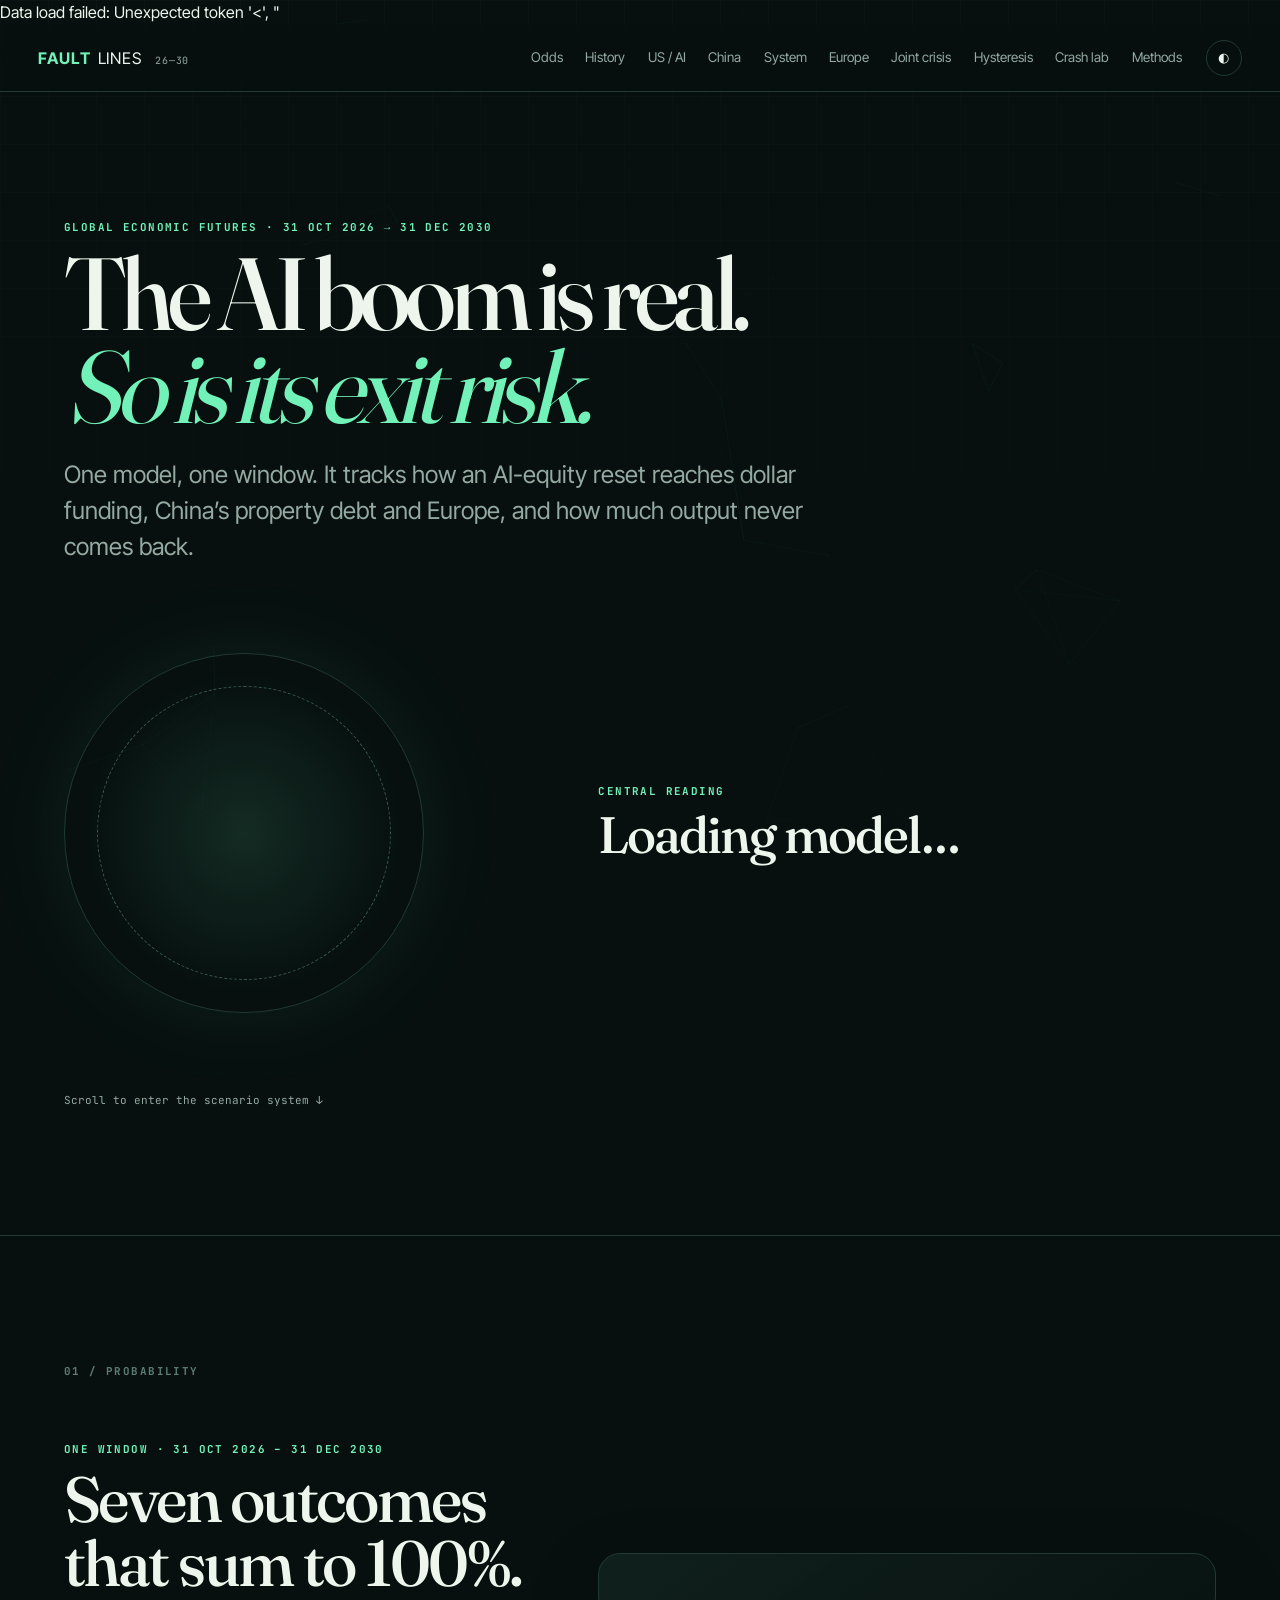
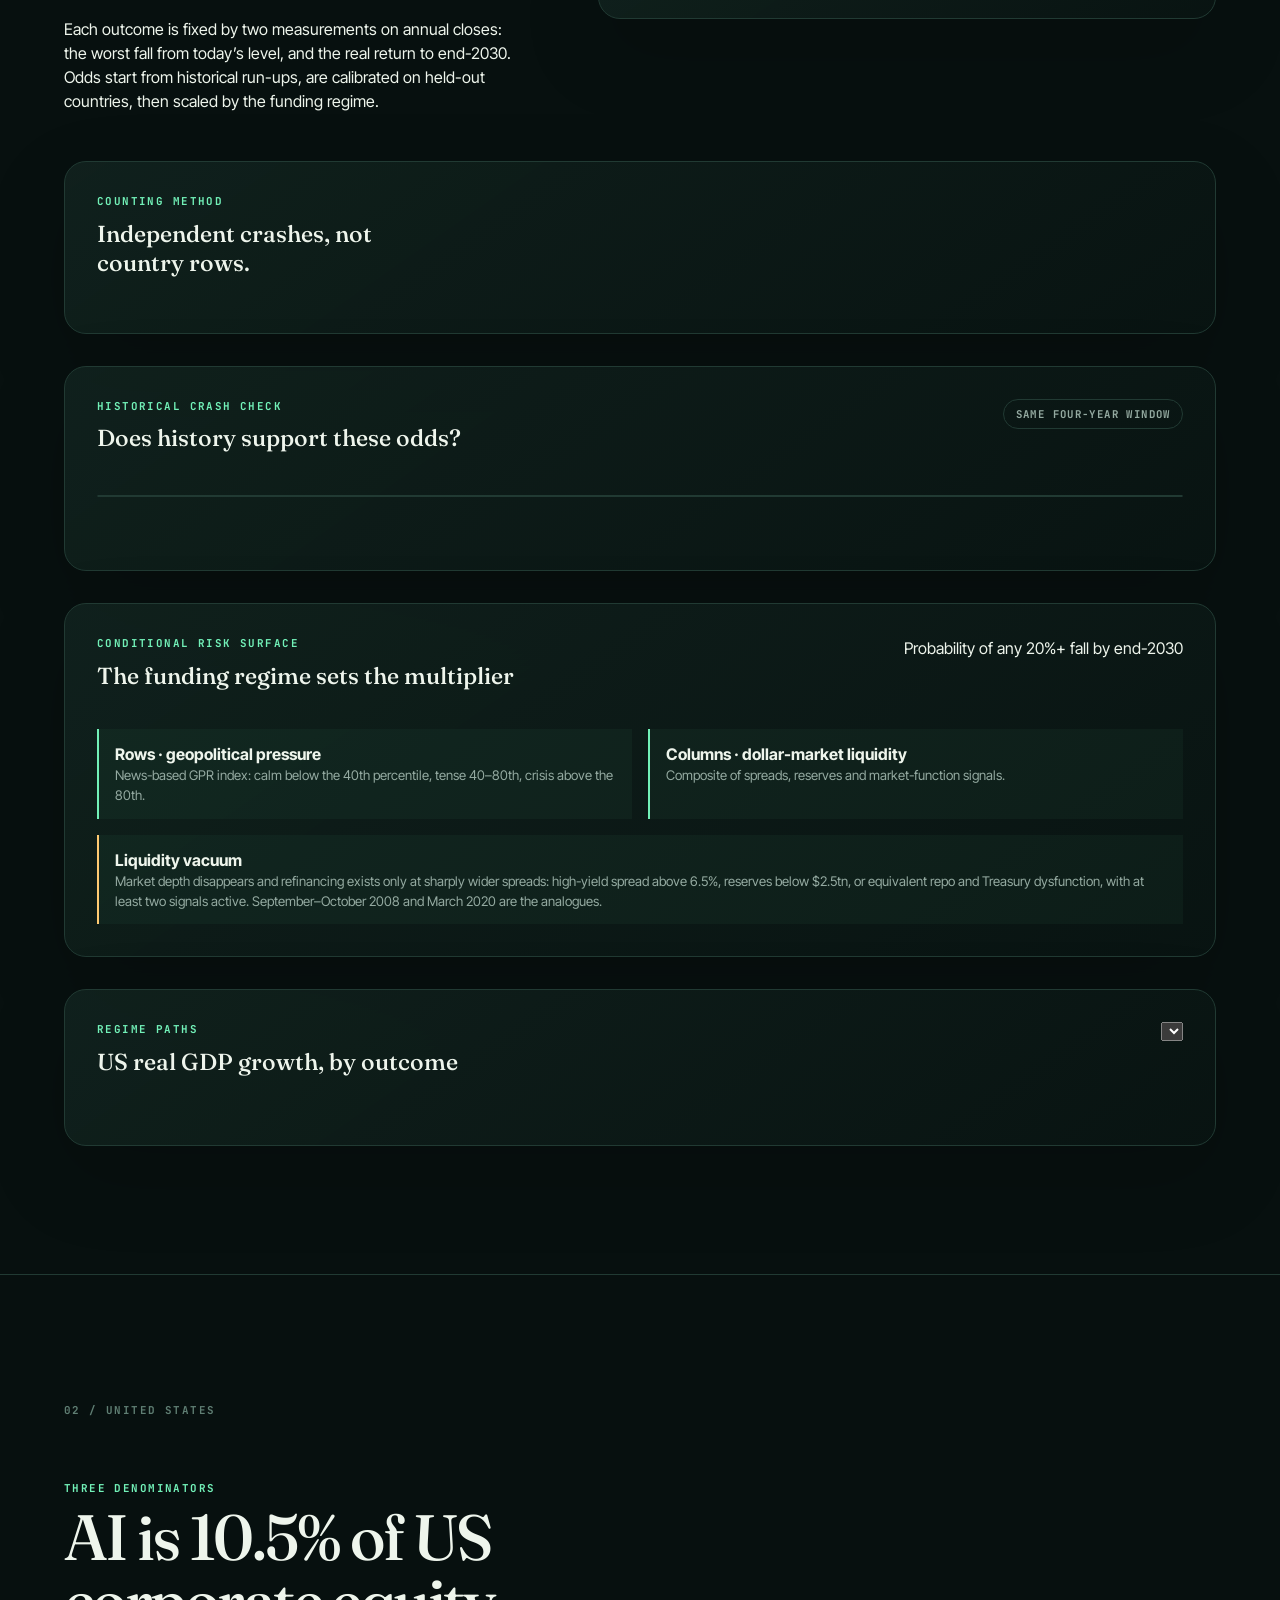
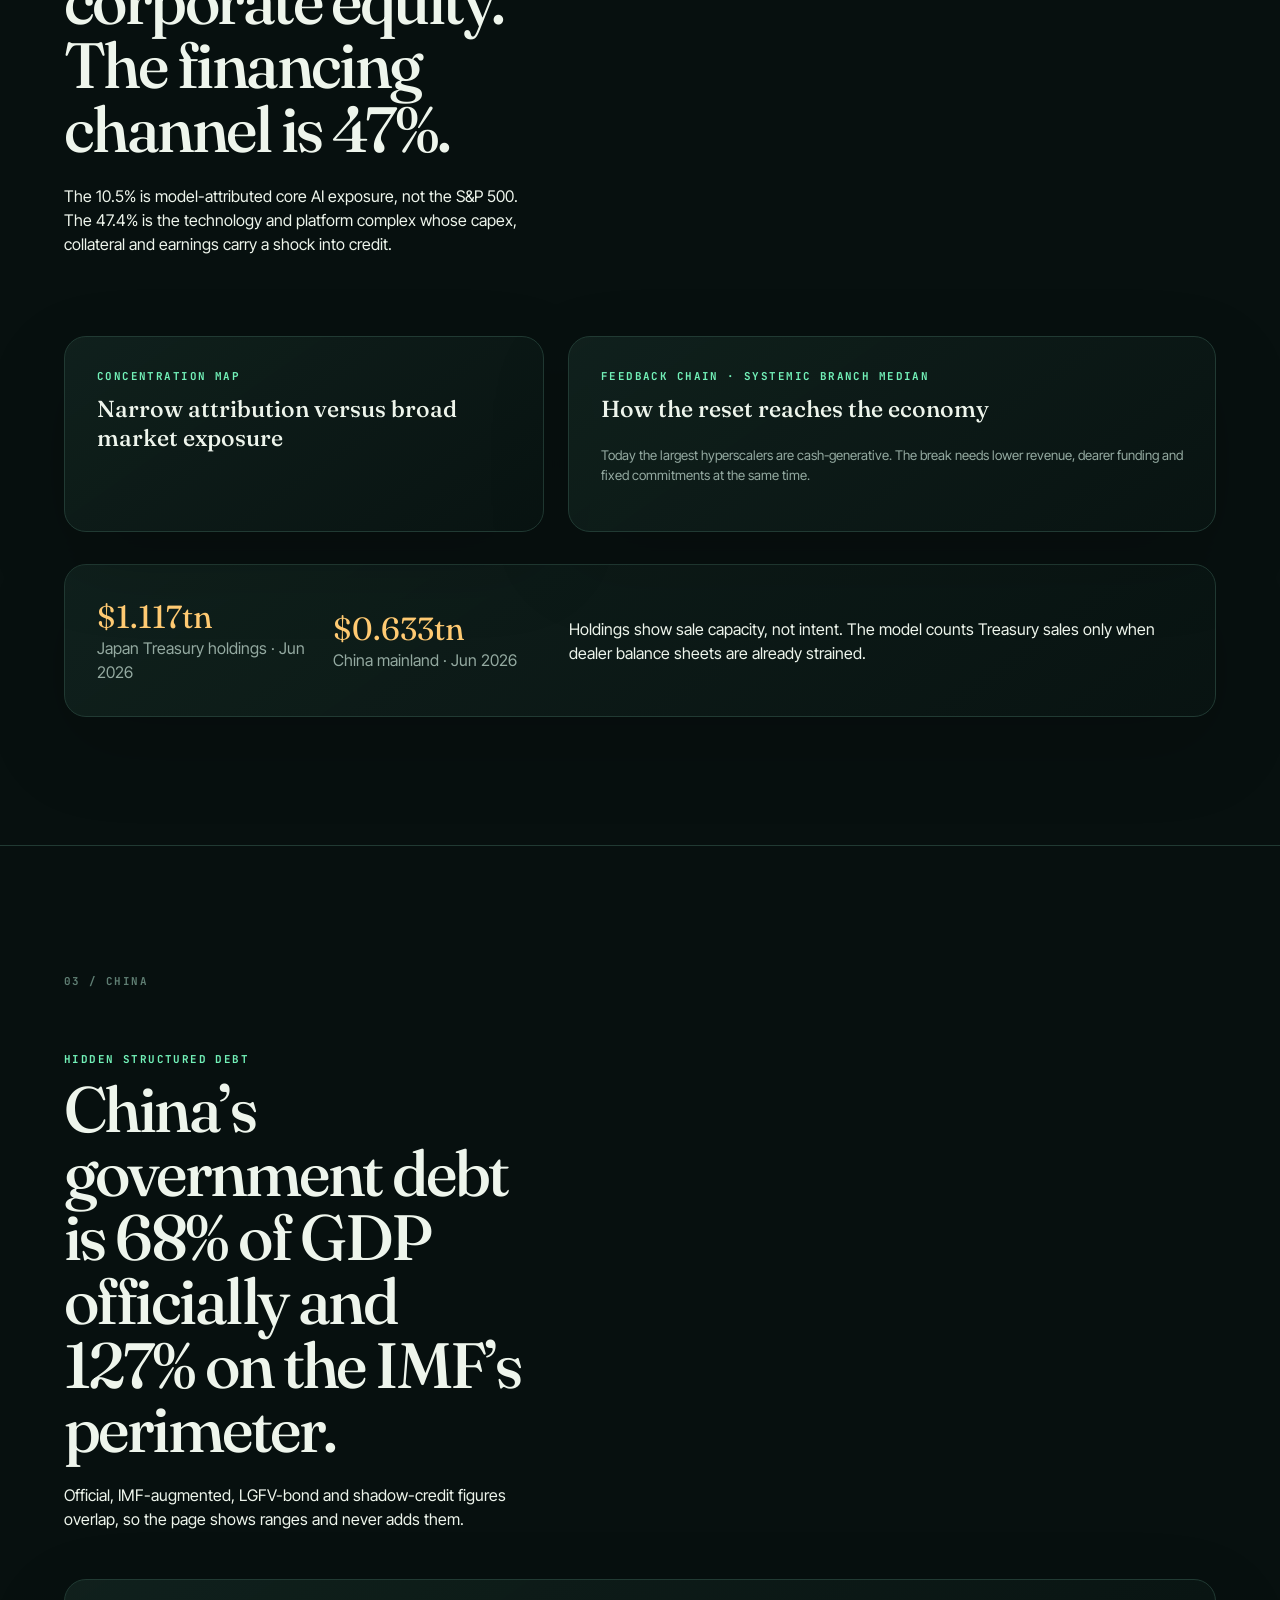
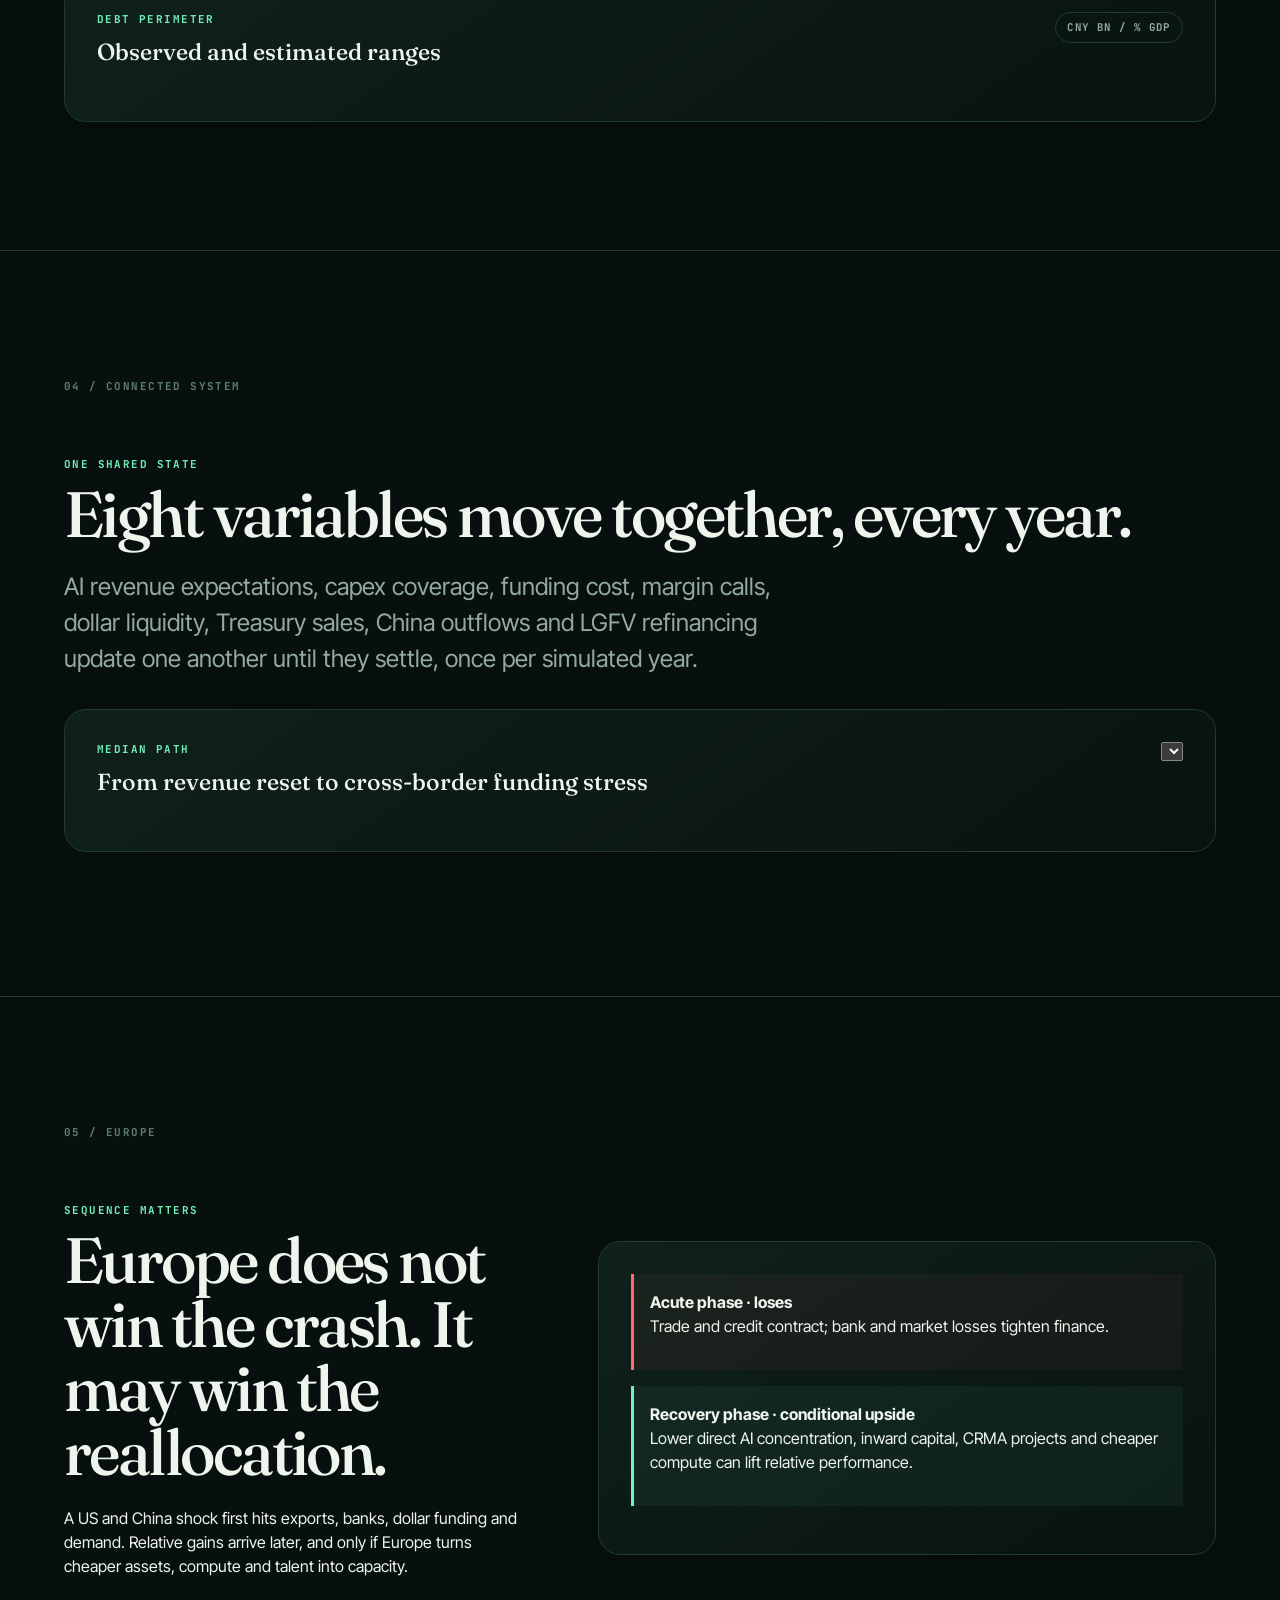
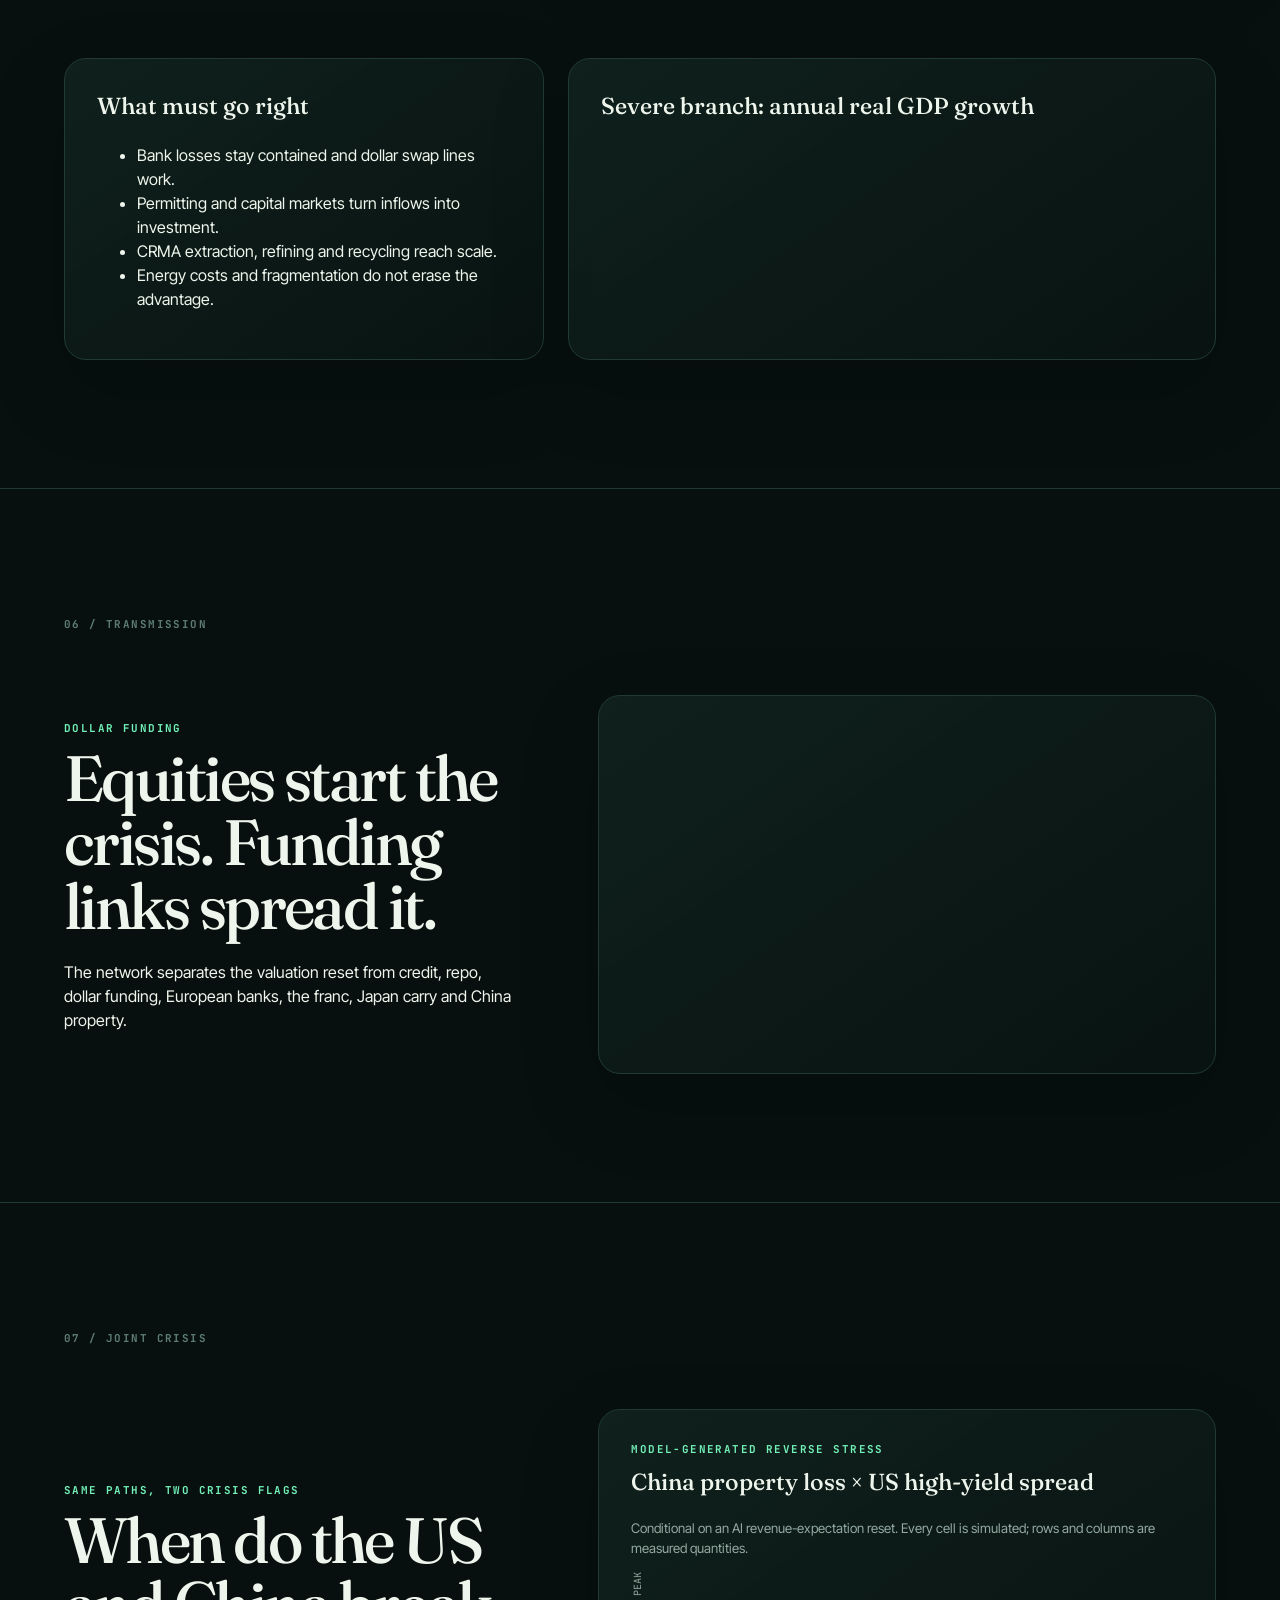
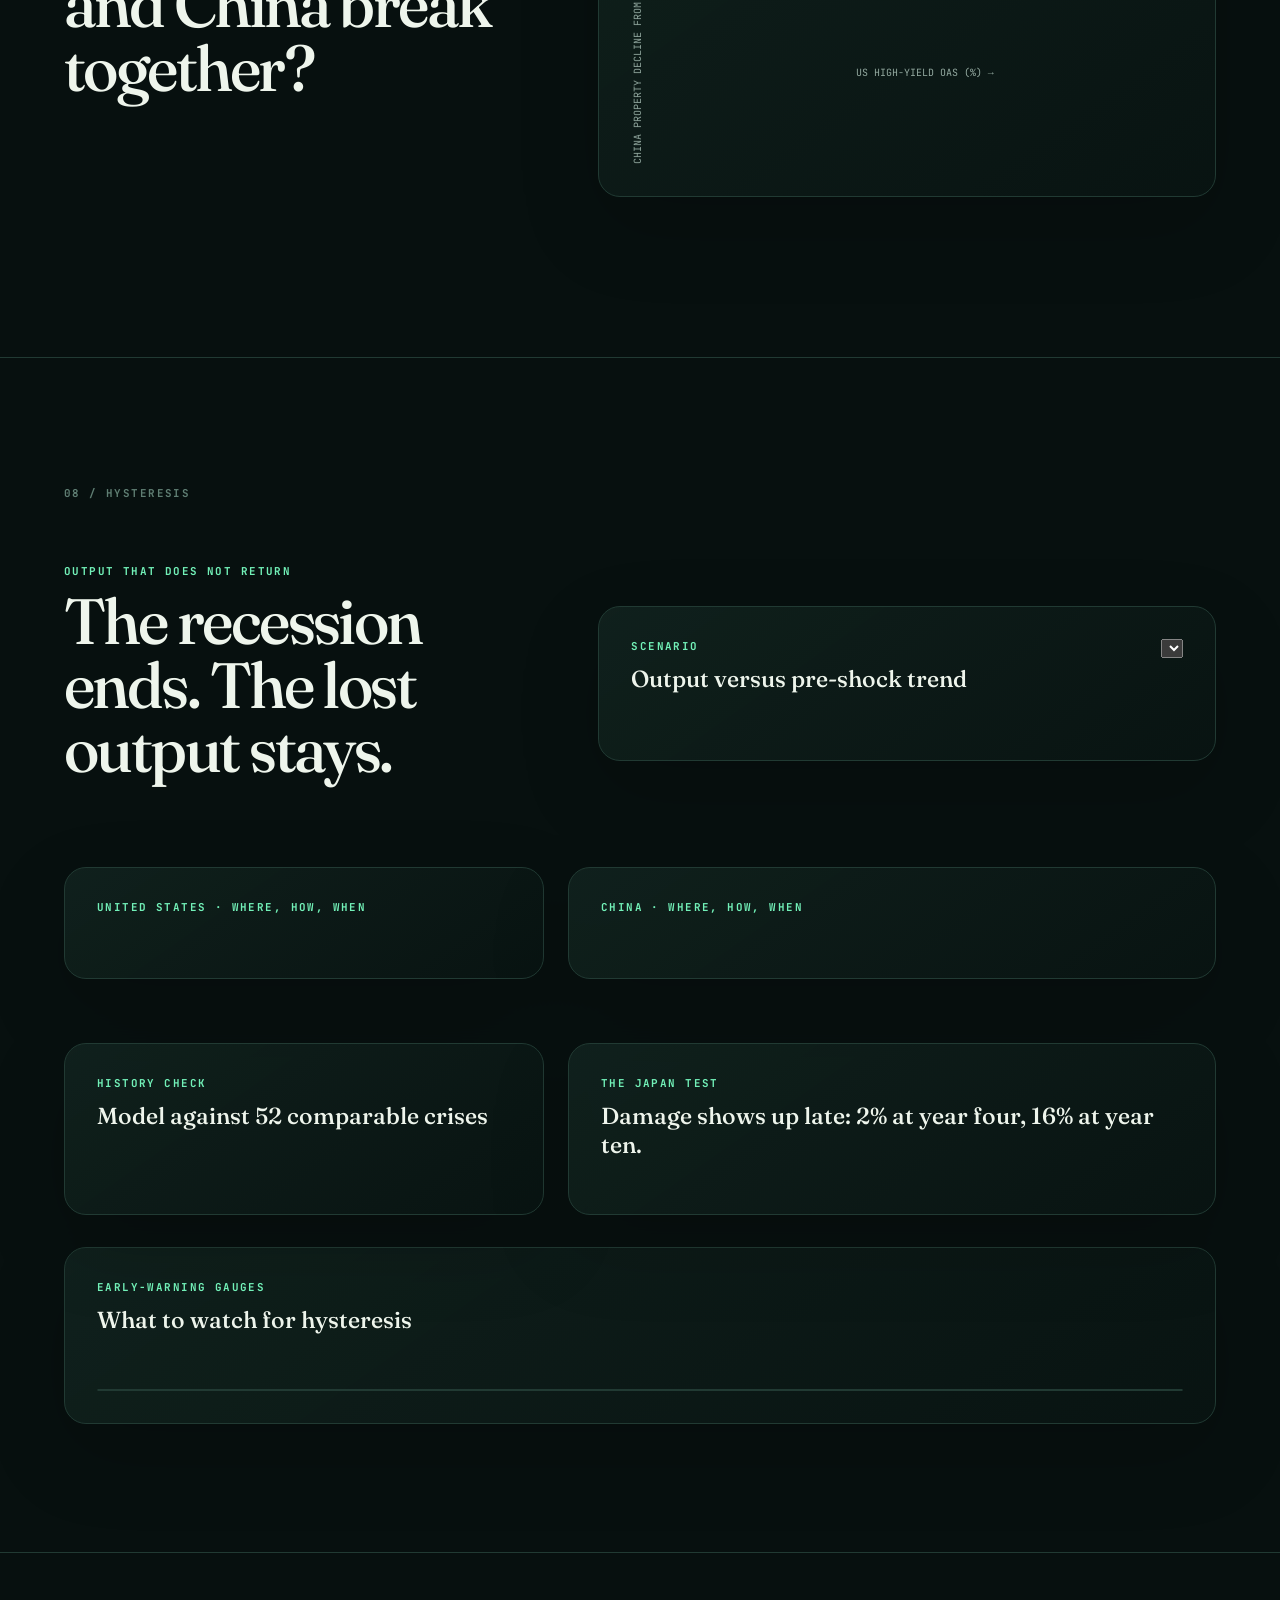
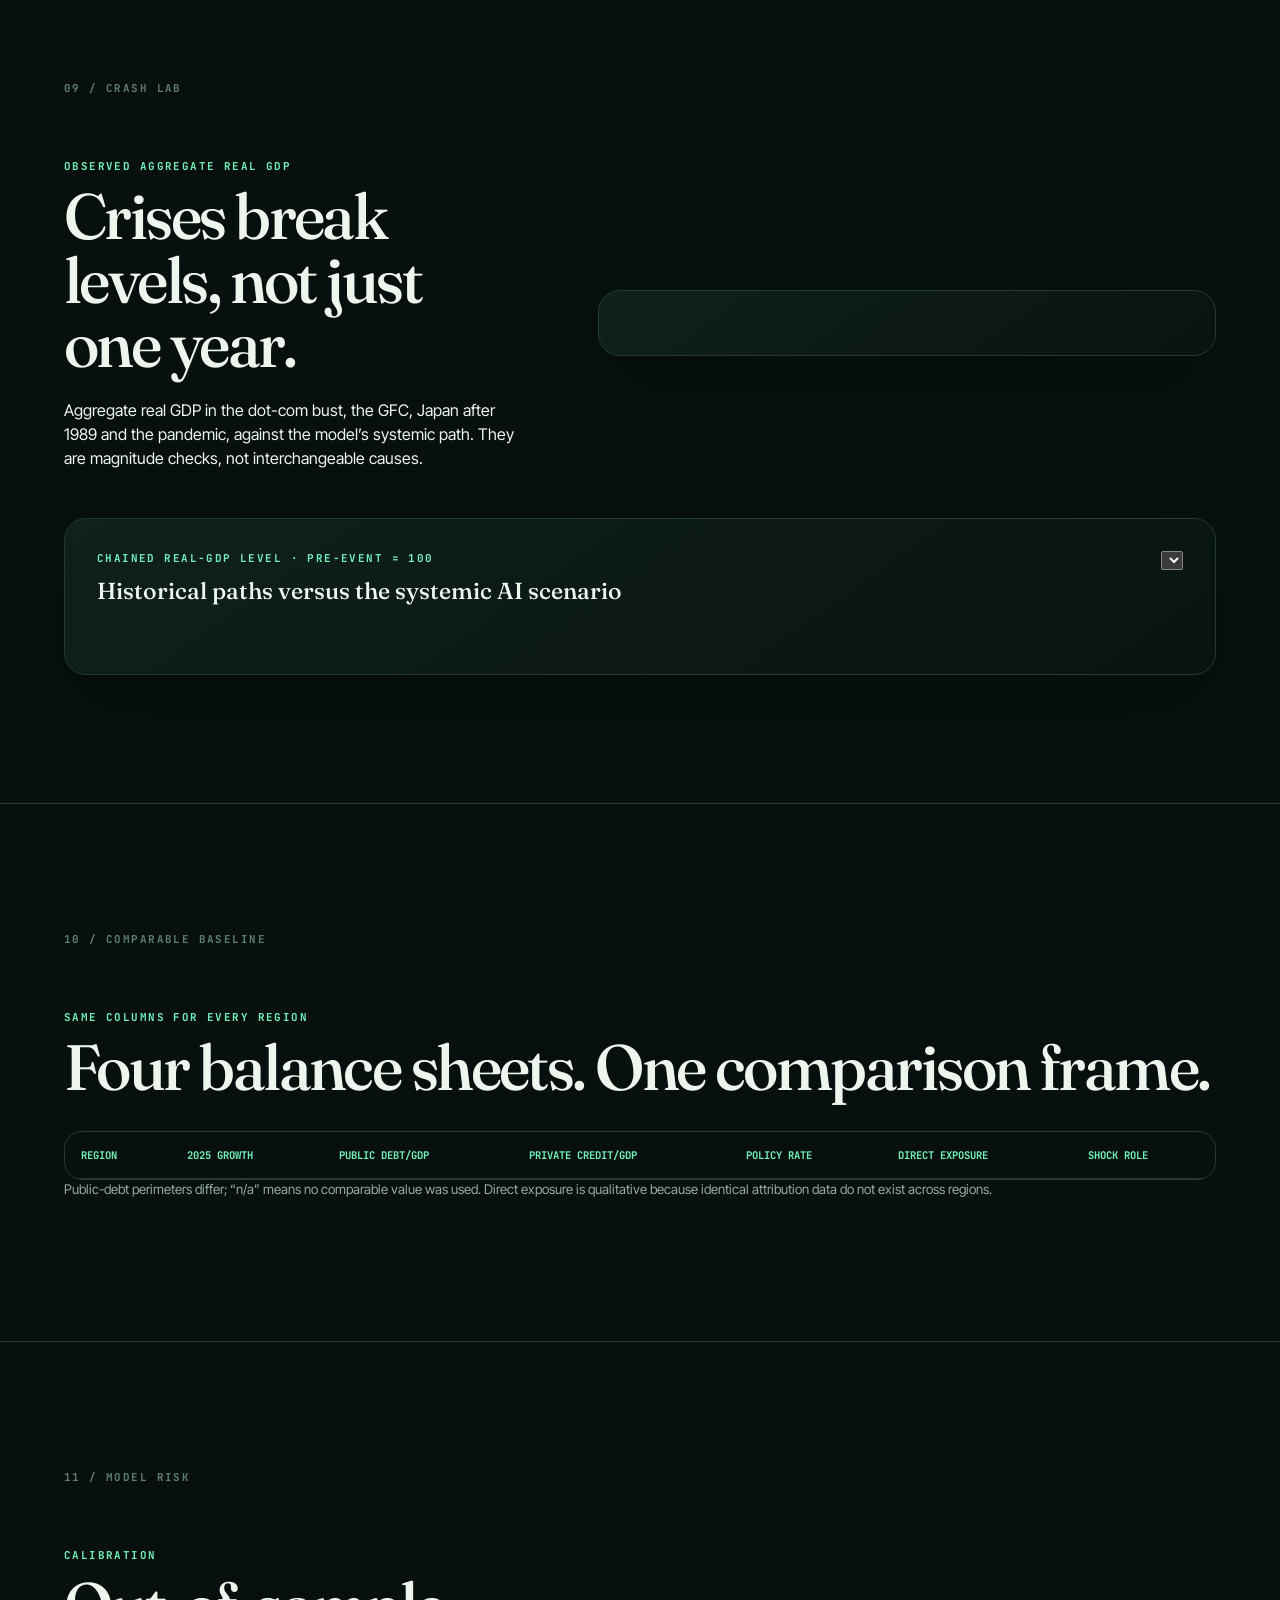
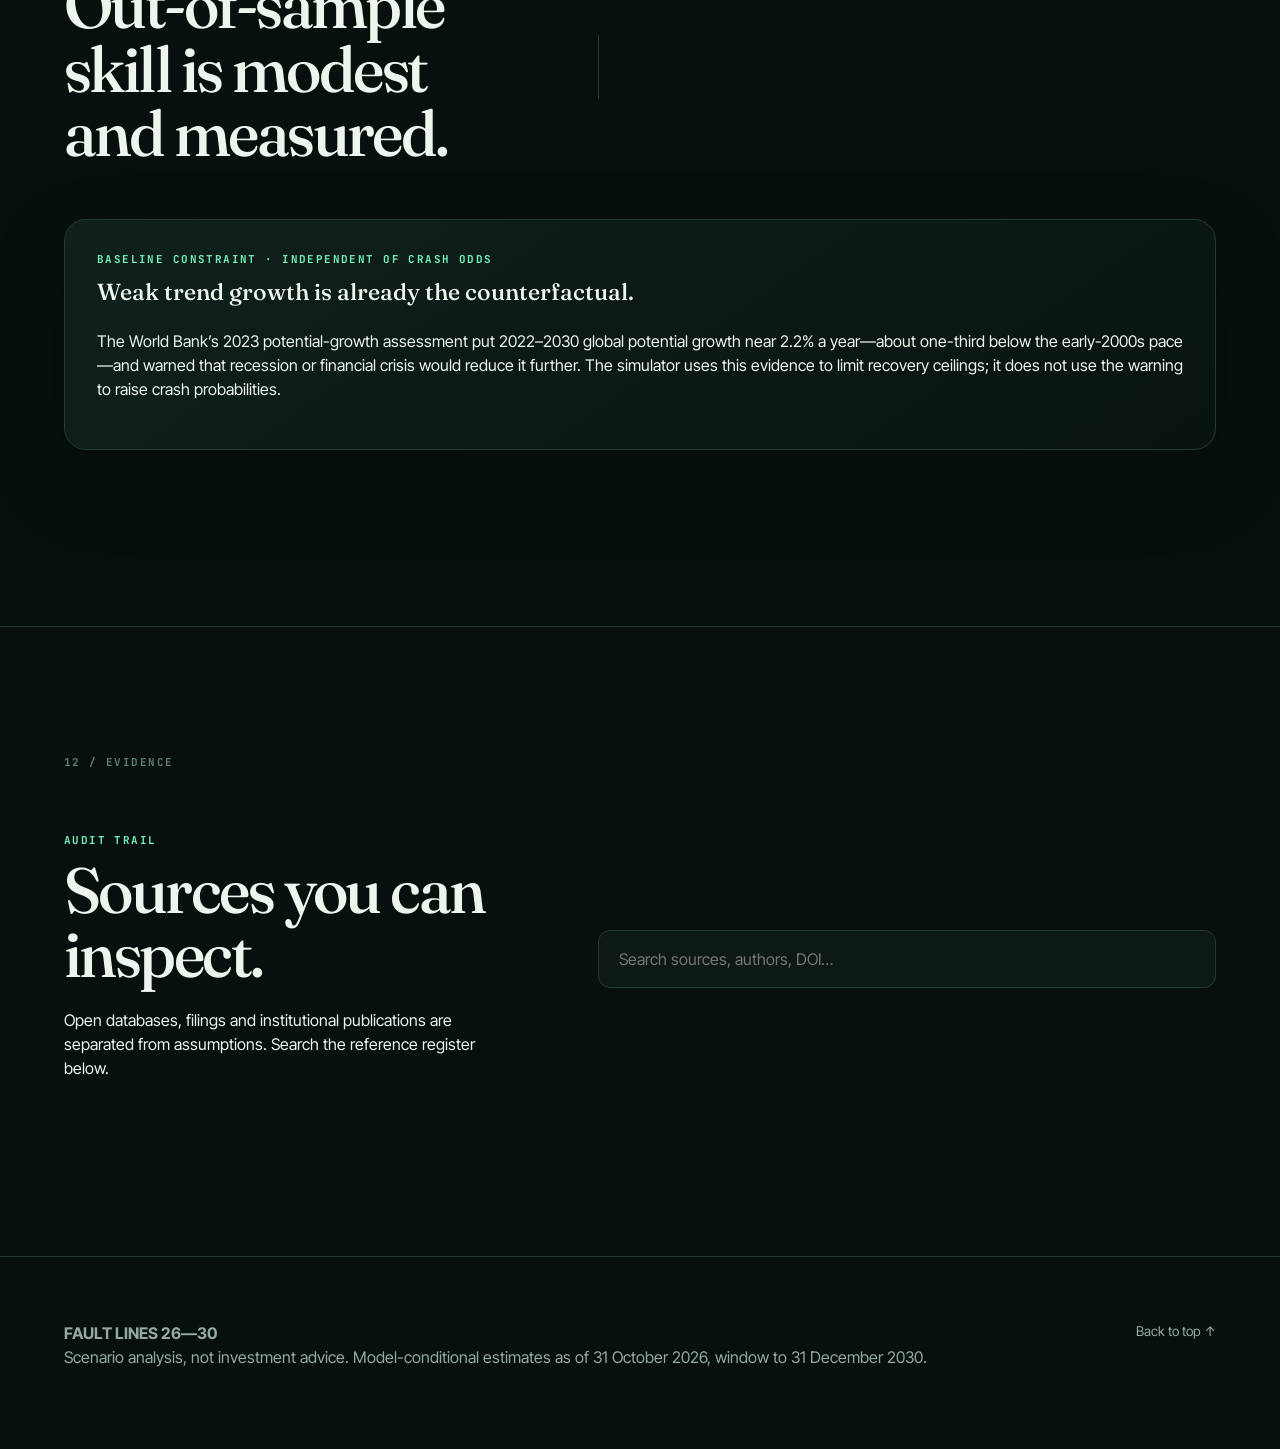
==== commit 9a15b1e4: "Add hysteresis, one end-2030 window and historical crash checks Rebuild outcome weights on a four-ye" ====
--- a/site/index.html
+++ b/site/index.html
@@ -1,13 +1,22 @@
-<!doctype html><html lang="en"><head><meta charset="utf-8"><meta name="viewport" content="width=device-width,initial-scale=1"><title>Fault Lines — Global Economic Futures 2026–2030</title><meta name="description" content="Evidence-led probabilistic scenarios for the AI investment cycle, China debt, contagion and Europe."><link rel="stylesheet" href="styles.css"></head><body><canvas id="field" aria-hidden="true"></canvas><header><a class="brand" href="#overview"><b>FAULT</b><span>LINES</span><i>26—30</i></a><nav aria-label="Primary"><a href="#scenarios">Odds</a><a href="#us">US / AI</a><a href="#china">China</a><a href="#system">System</a><a href="#eu">Europe</a><a href="#contagion">Contagion</a><a href="#joint">Joint crisis</a><a href="#history">Crash lab</a><a href="#countries">Countries</a><a href="#methods">Methods</a></nav><button id="theme" aria-label="Toggle colour theme">◐</button></header><main>
-<section id="overview" class="hero"><div class="kicker">GLOBAL ECONOMIC FUTURES · AS OF 15 OCT 2026</div><h1>The AI boom is real.<br><em>So is the liquidity constraint.</em></h1><p class="lede">A model-driven map of how an AI valuation reset could move through US funding markets, China’s balance-sheet recession and Europe’s relative resilience through 2030.</p><div class="hero-grid"><div class="dial" id="riskDial"></div><div class="hero-copy"><p class="eyebrow">Central reading</p><h2 id="heroFinding">Loading model…</h2><p id="heroDetail"></p><div class="chips"><span>127 equity episodes</span><span>37 countries</span><span>10,000 draws</span><span>weak-skill disclosed</span></div></div></div><div class="scroll">Scroll to enter the scenario system ↓</div></section>
-<section id="scenarios" class="chapter"><div class="chapter-no">01 / PROBABILITY</div><div class="split"><div><p class="eyebrow">Mutually exclusive futures</p><h2>Seven outcomes.<br>Explicit thresholds.</h2><p>The historical core is challenged by nonlinear models and then conditioned on transparent funding and geopolitical regimes.</p></div><div class="panel"><div id="odds"></div></div></div><div class="panel wide transition"><div><p class="eyebrow">Historical transition audit</p><h3>Crash outcomes are counted by independent event, not by country.</h3></div><div id="transitionAudit"></div></div><div class="panel wide"><div class="panel-head"><div><p class="eyebrow">Conditional risk surface</p><h3>Funding conditions set the loss amplifier</h3></div><p>Probability of any ≥20% adjustment</p></div><div class="axis-notes"><div><b>Rows · geopolitical pressure</b><span>GPR / fragmentation regime: calm &lt;40th percentile; tense 40–80th; crisis &gt;80th.</span></div><div><b>Columns · dollar-market liquidity</b><span>Composite regime from spreads, reserves and market-function signals.</span></div></div><div id="heatmap"></div><div class="definition"><b>Liquidity vacuum</b><span>Market depth disappears and refinancing remains available only at sharply wider spreads: HY OAS above 6.5%, reserves below $2.5tn, or equivalent repo/Treasury dysfunction, with at least two signals active. September–October 2008 and March 2020 are global analogues.</span></div></div><div class="panel wide"><div class="panel-head"><div><p class="eyebrow">Nonlinear regime paths</p><h3>US growth, conditional on each future</h3></div><select id="scenarioSelect" aria-label="Scenario"></select></div><div id="fan"></div><p class="benchmark" id="benchmark"></p></div></section>
-<section id="us" class="chapter"><div class="chapter-no">02 / UNITED STATES</div><div class="split"><div><p class="eyebrow">Three different denominators</p><h2>Core AI is narrow. The financing channel is broad.</h2><p>The 10.5% estimate is a model-attributed core share of scaled <em>all US corporate equity</em>, not the S&amp;P 500. The wider technology/platform complex matters because hyperscaler capex, collateral and earnings transmit the shock.</p></div><div class="stats" id="usStats"></div></div><div class="grid2"><div class="panel"><p class="eyebrow">Concentration map</p><h3>Narrow attribution versus broad market exposure</h3><div id="waffle"></div></div><div class="panel"><p class="eyebrow">Feedback chain</p><h3>How the reset reaches the economy</h3><div class="chain"><i>1</i><p><b>Revenue miss</b><span>AI monetisation fails to cover marginal capex.</span></p><i>2</i><p><b>Funding reprices</b><span>Spreads rise while chip, power and data-centre commitments stay sticky.</span></p><i>3</i><p><b>Forced retrenchment</b><span>Capex, suppliers, R&amp;D and payroll are cut to preserve cash.</span></p><i>4</i><p><b>Macro feedback</b><span>Lower income, investment and collateral weaken demand and credit.</span></p></div><p class="caveat">The largest hyperscalers remain strongly cash-generative today. A crisis needs the combined revenue, refinancing and commitment shock.</p></div></div><div class="panel wide treasury"><div><b>$1.117tn</b><span>Japan Treasury holdings · Jun 2026</span></div><div><b>$0.633tn</b><span>China mainland · Jun 2026</span></div><p>Large concurrent sales could raise term premia when dealer balance sheets are strained. Holdings show capacity, not intent; this is a stress trigger rather than the baseline.</p></div></section>
-<section id="china" class="chapter"><div class="chapter-no">03 / CHINA</div><div class="split"><div><p class="eyebrow">Hidden structured debt</p><h2>The perimeter matters more than one total.</h2><p>Official debt, IMF augmented debt, listed-bond LGFVs and shadow-credit concepts overlap. The site shows ranges and refuses to add incompatible stocks.</p></div><div class="stats" id="chinaStats"></div></div><div class="panel wide"><div class="panel-head"><div><p class="eyebrow">Debt perimeter</p><h3>Observed and estimated ranges</h3></div><span class="tag">CNY bn / % GDP</span></div><div id="debtRanges"></div></div></section>
-<section id="system" class="chapter"><div class="chapter-no">04 / CONNECTED SYSTEM</div><p class="eyebrow">Endogenous feedback, one shared state</p><h2>The crisis loop is simulated as a loop.</h2><p class="lede">AI trust, cash-flow coverage, funding cost, margin calls, dollar liquidity, Treasury sales, China outflows and LGFV refinancing update one another within every simulated year.</p><div class="panel wide"><div class="panel-head"><div><p class="eyebrow">Systemic branch · median path</p><h3>From trust break to cross-border funding stress</h3></div><select id="systemSelect" aria-label="Connected scenario"></select></div><div class="system-grid" id="systemGrid"></div></div><div class="loop" id="feedbackLoops"></div></section>
-<section id="eu" class="chapter"><div class="chapter-no">05 / EUROPE</div><div class="split"><div><p class="eyebrow">Sequence matters</p><h2>Europe does not win the crash. It may win the reallocation.</h2><p>A US/China shock first hits exports, banks, dollar funding and confidence. Relative gains arrive later only if Europe turns cheaper assets, compute and talent into productive capacity.</p></div><div class="panel"><div class="verdict"><b>Acute phase · loses</b><p>Trade and credit contract; bank and market losses tighten finance.</p></div><div class="verdict good"><b>Recovery phase · conditional upside</b><p>Lower direct AI concentration, inward capital, CRMA projects and cheaper compute can improve relative performance.</p></div></div></div><div class="grid2"><div class="panel"><h3>What must go right</h3><ul><li>Bank losses stay contained and dollar swap lines work.</li><li>Permitting and capital markets convert inflows into investment.</li><li>CRMA extraction, refining and recycling reach scale.</li><li>Energy costs and fragmentation do not erase the advantage.</li></ul></div><div class="panel"><h3>Severe branch: annual real GDP growth</h3><div id="euCompare"></div><p class="caveat">The EU trough is shallower here, but still recessionary. Reallocation is delayed and conditional.</p></div></div></section><section id="contagion" class="chapter"><div class="chapter-no">06 / TRANSMISSION</div><div class="split"><div><p class="eyebrow">Liquidity vacuum</p><h2>A shock becomes a crisis through funding links.</h2><p>The network separates the initial valuation reset from credit, repo, dollar funding, European banks, the franc, Japan carry and China property channels.</p></div><div class="panel network"><svg id="network" viewBox="0 0 900 500" role="img" aria-label="Contagion network"></svg></div></div></section>
-<section id="joint" class="chapter"><div class="chapter-no">07 / JOINT CRISIS</div><div class="split"><div><p class="eyebrow">Same paths, two crisis flags</p><h2>When do the US and China break together?</h2><p>The estimate now comes from one path system. A US banking crisis raises Chinese outflow and refinancing stress; Chinese stress feeds Treasury-sale pressure and dollar liquidity back into the US. The overlap is no longer a fixed conditional multiplier.</p><div id="jointStat"></div><div class="joint-marginals" id="jointMarginals"></div></div><div class="panel"><p class="eyebrow">Model-generated reverse stress</p><h3>China property loss × US high-yield spread</h3><p class="caveat">Conditional on an AI trust break. Rows and columns are measured quantities; every cell is simulated.</p><div class="frontier-wrap"><div class="frontier-y">China property decline from peak</div><div><div id="frontier"></div><div class="frontier-x">US high-yield OAS (%) →</div></div></div></div></div><div class="thresholds" id="thresholds"></div></section>
-<section id="history" class="chapter"><div class="chapter-no">08 / CRASH LAB</div><div class="split"><div><p class="eyebrow">Observed aggregate real GDP</p><h2>Crises break levels, not just one year.</h2><p>The comparison uses annual aggregate real GDP. Dot-com, the GFC, Japan’s post-bubble slowdown and the pandemic are magnitude checks. They are not treated as interchangeable causes.</p></div><div class="panel"><div id="historySummary"></div></div></div><div class="panel wide"><div class="panel-head"><div><p class="eyebrow">Chained real-GDP level · pre-event = 100</p><h3>Historical paths versus the systemic AI scenario</h3></div><select id="historySelect" aria-label="Historical comparison"></select></div><div id="historyChart"></div><p class="benchmark" id="historyNote"></p></div></section>
-<section id="countries" class="chapter"><div class="chapter-no">09 / COMPARABLE BASELINE</div><p class="eyebrow">Same columns for every region</p><h2>Four balance sheets. One comparison frame.</h2><div class="table-wrap"><table><thead><tr><th>Region</th><th>2025 growth</th><th>Public debt/GDP</th><th>Private credit/GDP</th><th>Policy rate</th><th>Direct exposure</th><th>Shock role</th></tr></thead><tbody id="countryGrid"></tbody></table></div><p class="caveat">Public-debt perimeters differ; “n/a” means no comparable value was used. Direct exposure is qualitative because identical attribution data do not exist across regions.</p></section>
-<section id="methods" class="chapter"><div class="chapter-no">10 / MODEL RISK</div><div class="split"><div><p class="eyebrow">Honest uncertainty</p><h2>The model has signal.<br>It does not have certainty.</h2><p>The crash model is selected on out-of-sample calibration. A second, separately validated transition model estimates when an equity loss becomes a banking crisis. Both retain wide uncertainty because global crash clusters are scarce.</p></div><div class="scorecard" id="scorecard"></div></div><div class="panel wide"><p class="eyebrow">Baseline constraint · independent of crash odds</p><h3>Weak trend growth is already the counterfactual.</h3><p>The World Bank’s 2023 potential-growth assessment put 2022–2030 global potential growth near 2.2% a year—about one-third below the early-2000s pace—and warned that recession or financial crisis would reduce it further. The simulator uses this evidence to limit recovery ceilings; it does not use the warning to increase crash probabilities.</p></div><div class="method-grid"><article><b>1</b><h3>Episode model</h3><p>127 non-overlapping run-up episodes from annual S&amp;P Global equity returns across 37 countries.</p></article><article><b>2</b><h3>Challenger design</h3><p>Logit core plus capped nonlinear models; disagreement widens the stress estimate without rewarding overfit.</p></article><article><b>3</b><h3>Systemic transition</h3><p>476 country-years estimate whether an equity loss becomes a banking crisis; leave-one-country-out Brier score controls selection.</p></article><article><b>4</b><h3>Connected paths</h3><p>4,000 paths per scenario update trust, collateral, forced sales, funding, China outflows and Treasury pressure together.</p></article></div></section>
-<section id="sources" class="chapter"><div class="chapter-no">11 / EVIDENCE</div><div class="split"><div><p class="eyebrow">Audit trail</p><h2>Sources you can inspect.</h2><p>Open databases, filings and institutional publications are separated from assumptions. Search the reference register below.</p></div><div><input id="sourceSearch" placeholder="Search sources, authors, DOI…" aria-label="Search sources"><div class="source-count" id="sourceCount"></div></div></div><div class="sources" id="sourceList"></div></section>
-</main><footer><div><b>FAULT LINES 26—30</b><p>Scenario analysis, not investment advice. Model-conditional estimates as of 15 October 2026.</p></div><a href="#overview">Back to top ↑</a></footer><script src="app.js" defer></script></body></html>+<!doctype html><html lang="en"><head><meta charset="utf-8"><meta name="viewport" content="width=device-width,initial-scale=1"><title>Fault Lines — Global Economic Futures 2026–2030</title><meta name="description" content="One model, one window to end-2030: how an AI equity reset reaches US funding, China's property debt and Europe, and how much output never comes back."><link rel="stylesheet" href="styles.css"></head><body><canvas id="field" aria-hidden="true"></canvas><header><a class="brand" href="#overview"><b>FAULT</b><span>LINES</span><i>26—30</i></a><nav aria-label="Primary"><a href="#scenarios">Odds</a><a href="#checks">History</a><a href="#us">US / AI</a><a href="#china">China</a><a href="#system">System</a><a href="#eu">Europe</a><a href="#joint">Joint crisis</a><a href="#hysteresis">Hysteresis</a><a href="#history">Crash lab</a><a href="#methods">Methods</a></nav><button id="theme" aria-label="Toggle colour theme">◐</button></header><main>
+<section id="overview" class="hero"><div class="kicker">GLOBAL ECONOMIC FUTURES · 31 OCT 2026 → 31 DEC 2030</div><h1>The AI boom is real.<br><em>So is its exit risk.</em></h1><p class="lede">One model, one window. It tracks how an AI-equity reset reaches dollar funding, China’s property debt and Europe, and how much output never comes back.</p><div class="hero-grid"><div class="dial" id="riskDial"></div><div class="hero-copy"><p class="eyebrow">Central reading</p><h2 id="heroFinding">Loading model…</h2><p id="heroDetail"></p><div class="chips" id="heroChips"></div></div></div><div class="scroll">Scroll to enter the scenario system ↓</div></section>
+<section id="scenarios" class="chapter"><div class="chapter-no">01 / PROBABILITY</div><div class="split"><div><p class="eyebrow">One window · 31 Oct 2026 – 31 Dec 2030</p><h2>Seven outcomes that sum to 100%.</h2><p>Each outcome is fixed by two measurements on annual closes: the worst fall from today’s level, and the real return to end-2030. Odds start from historical run-ups, are calibrated on held-out countries, then scaled by the funding regime.</p></div><div class="panel"><div id="odds"></div></div></div>
+<div class="panel wide transition"><div><p class="eyebrow">Counting method</p><h3>Independent crashes, not country rows.</h3></div><div id="transitionAudit"></div></div>
+<div class="panel wide" id="checks"><div class="panel-head"><div><p class="eyebrow">Historical crash check</p><h3 id="checkTitle">Does history support these odds?</h3></div><span class="tag">same four-year window</span></div><div class="table-wrap check-table"><table id="checkTable"></table></div><div class="check-notes" id="checkNotes"></div><div class="analog-list" id="analogList"></div></div>
+<div class="panel wide"><div class="panel-head"><div><p class="eyebrow">Conditional risk surface</p><h3 id="heatTitle">The funding regime sets the multiplier</h3></div><p>Probability of any 20%+ fall by end-2030</p></div><div class="axis-notes"><div><b>Rows · geopolitical pressure</b><span>News-based GPR index: calm below the 40th percentile, tense 40–80th, crisis above the 80th.</span></div><div><b>Columns · dollar-market liquidity</b><span>Composite of spreads, reserves and market-function signals.</span></div></div><div id="heatmap"></div><div class="definition"><b>Liquidity vacuum</b><span>Market depth disappears and refinancing exists only at sharply wider spreads: high-yield spread above 6.5%, reserves below $2.5tn, or equivalent repo and Treasury dysfunction, with at least two signals active. September–October 2008 and March 2020 are the analogues.</span></div></div>
+<div class="panel wide"><div class="panel-head"><div><p class="eyebrow">Regime paths</p><h3>US real GDP growth, by outcome</h3></div><select id="scenarioSelect" aria-label="Scenario"></select></div><div id="fan"></div><p class="benchmark" id="benchmark"></p></div></section>
+<section id="us" class="chapter"><div class="chapter-no">02 / UNITED STATES</div><div class="split"><div><p class="eyebrow">Three denominators</p><h2>AI is 10.5% of US corporate equity. The financing channel is 47%.</h2><p>The 10.5% is model-attributed core AI exposure, not the S&amp;P 500. The 47.4% is the technology and platform complex whose capex, collateral and earnings carry a shock into credit.</p></div><div class="stats" id="usStats"></div></div><div class="grid2"><div class="panel"><p class="eyebrow">Concentration map</p><h3>Narrow attribution versus broad market exposure</h3><div id="waffle"></div></div><div class="panel"><p class="eyebrow">Feedback chain · systemic branch median</p><h3>How the reset reaches the economy</h3><div class="chain" id="usChain"></div><p class="caveat">Today the largest hyperscalers are cash-generative. The break needs lower revenue, dearer funding and fixed commitments at the same time.</p></div></div><div class="panel wide treasury"><div><b>$1.117tn</b><span>Japan Treasury holdings · Jun 2026</span></div><div><b>$0.633tn</b><span>China mainland · Jun 2026</span></div><p>Holdings show sale capacity, not intent. The model counts Treasury sales only when dealer balance sheets are already strained.</p></div></section>
+<section id="china" class="chapter"><div class="chapter-no">03 / CHINA</div><div class="split"><div><p class="eyebrow">Hidden structured debt</p><h2>China’s government debt is 68% of GDP officially and 127% on the IMF’s perimeter.</h2><p>Official, IMF-augmented, LGFV-bond and shadow-credit figures overlap, so the page shows ranges and never adds them.</p></div><div class="stats" id="chinaStats"></div></div><div class="panel wide"><div class="panel-head"><div><p class="eyebrow">Debt perimeter</p><h3>Observed and estimated ranges</h3></div><span class="tag">CNY bn / % GDP</span></div><div id="debtRanges"></div></div></section>
+<section id="system" class="chapter"><div class="chapter-no">04 / CONNECTED SYSTEM</div><p class="eyebrow">One shared state</p><h2>Eight variables move together, every year.</h2><p class="lede">AI revenue expectations, capex coverage, funding cost, margin calls, dollar liquidity, Treasury sales, China outflows and LGFV refinancing update one another until they settle, once per simulated year.</p><div class="panel wide"><div class="panel-head"><div><p class="eyebrow">Median path</p><h3>From revenue reset to cross-border funding stress</h3></div><select id="systemSelect" aria-label="Connected scenario"></select></div><div class="system-grid" id="systemGrid"></div></div><div class="loop" id="feedbackLoops"></div></section>
+<section id="eu" class="chapter"><div class="chapter-no">05 / EUROPE</div><div class="split"><div><p class="eyebrow">Sequence matters</p><h2>Europe does not win the crash. It may win the reallocation.</h2><p>A US and China shock first hits exports, banks, dollar funding and demand. Relative gains arrive later, and only if Europe turns cheaper assets, compute and talent into capacity.</p></div><div class="panel"><div class="verdict"><b>Acute phase · loses</b><p>Trade and credit contract; bank and market losses tighten finance.</p></div><div class="verdict good"><b>Recovery phase · conditional upside</b><p>Lower direct AI concentration, inward capital, CRMA projects and cheaper compute can lift relative performance.</p></div></div></div><div class="grid2"><div class="panel"><h3>What must go right</h3><ul><li>Bank losses stay contained and dollar swap lines work.</li><li>Permitting and capital markets turn inflows into investment.</li><li>CRMA extraction, refining and recycling reach scale.</li><li>Energy costs and fragmentation do not erase the advantage.</li></ul></div><div class="panel"><h3>Severe branch: annual real GDP growth</h3><div id="euCompare"></div><p class="caveat" id="euNote"></p></div></div></section>
+<section id="contagion" class="chapter"><div class="chapter-no">06 / TRANSMISSION</div><div class="split"><div><p class="eyebrow">Dollar funding</p><h2>Equities start the crisis. Funding links spread it.</h2><p>The network separates the valuation reset from credit, repo, dollar funding, European banks, the franc, Japan carry and China property.</p></div><div class="panel network"><svg id="network" viewBox="0 0 900 500" role="img" aria-label="Contagion network"></svg></div></div></section>
+<section id="joint" class="chapter"><div class="chapter-no">07 / JOINT CRISIS</div><div class="split"><div><p class="eyebrow">Same paths, two crisis flags</p><h2>When do the US and China break together?</h2><p id="jointText"></p><div id="jointStat"></div><div class="joint-marginals" id="jointMarginals"></div></div><div class="panel"><p class="eyebrow">Model-generated reverse stress</p><h3>China property loss × US high-yield spread</h3><p class="caveat">Conditional on an AI revenue-expectation reset. Every cell is simulated; rows and columns are measured quantities.</p><div class="frontier-wrap"><div class="frontier-y">China property decline from peak</div><div><div id="frontier"></div><div class="frontier-x">US high-yield OAS (%) →</div></div></div></div></div><div class="thresholds" id="thresholds"></div></section>
+<section id="hysteresis" class="chapter"><div class="chapter-no">08 / HYSTERESIS</div><div class="split"><div><p class="eyebrow">Output that does not return</p><h2 id="hystTitle">The recession ends. The lost output stays.</h2><p id="hystLede"></p></div><div class="panel"><div class="panel-head"><div><p class="eyebrow">Scenario</p><h3>Output versus pre-shock trend</h3></div><select id="hystSelect" aria-label="Hysteresis scenario"></select></div><div id="hystChart"></div><p class="legend" id="hystLegend"></p></div></div>
+<div class="grid2 hyst-cards"><div class="panel"><p class="eyebrow">United States · where, how, when</p><div class="hyst-stats" id="hystUS"></div><div id="hystUSChannels" class="channels"></div></div><div class="panel"><p class="eyebrow">China · where, how, when</p><div class="hyst-stats" id="hystCN"></div><div id="hystCNChannels" class="channels"></div></div></div>
+<div class="grid2"><div class="panel"><p class="eyebrow">History check</p><h3 id="hystValTitle">Model against 52 comparable crises</h3><div id="hystVal"></div><p class="caveat" id="hystValNote"></p></div><div class="panel"><p class="eyebrow">The Japan test</p><h3>Damage shows up late: 2% at year four, 16% at year ten.</h3><div id="japanChart"></div><p class="caveat" id="japanNote"></p></div></div>
+<div class="panel wide"><div class="panel-head"><div><p class="eyebrow">Early-warning gauges</p><h3>What to watch for hysteresis</h3></div></div><div class="table-wrap"><table id="hystIndicators"></table></div></div></section>
+<section id="history" class="chapter"><div class="chapter-no">09 / CRASH LAB</div><div class="split"><div><p class="eyebrow">Observed aggregate real GDP</p><h2>Crises break levels, not just one year.</h2><p>Aggregate real GDP in the dot-com bust, the GFC, Japan after 1989 and the pandemic, against the model’s systemic path. They are magnitude checks, not interchangeable causes.</p></div><div class="panel"><div id="historySummary"></div></div></div><div class="panel wide"><div class="panel-head"><div><p class="eyebrow">Chained real-GDP level · pre-event = 100</p><h3>Historical paths versus the systemic AI scenario</h3></div><select id="historySelect" aria-label="Historical comparison"></select></div><div id="historyChart"></div><p class="benchmark" id="historyNote"></p></div></section>
+<section id="countries" class="chapter"><div class="chapter-no">10 / COMPARABLE BASELINE</div><p class="eyebrow">Same columns for every region</p><h2>Four balance sheets. One comparison frame.</h2><div class="table-wrap"><table><thead><tr><th>Region</th><th>2025 growth</th><th>Public debt/GDP</th><th>Private credit/GDP</th><th>Policy rate</th><th>Direct exposure</th><th>Shock role</th></tr></thead><tbody id="countryGrid"></tbody></table></div><p class="caveat">Public-debt perimeters differ; “n/a” means no comparable value was used. Direct exposure is qualitative because identical attribution data do not exist across regions.</p></section>
+<section id="methods" class="chapter"><div class="chapter-no">11 / MODEL RISK</div><div class="split"><div><p class="eyebrow">Calibration</p><h2 id="methodsTitle">Out-of-sample skill is modest and measured.</h2><p id="methodsText"></p></div><div class="scorecard" id="scorecard"></div></div><div class="panel wide"><p class="eyebrow">Baseline constraint · independent of crash odds</p><h3>Weak trend growth is already the counterfactual.</h3><p>The World Bank’s 2023 potential-growth assessment put 2022–2030 global potential growth near 2.2% a year—about one-third below the early-2000s pace—and warned that recession or financial crisis would reduce it further. The simulator uses this evidence to limit recovery ceilings; it does not use the warning to raise crash probabilities.</p></div><div class="method-grid" id="methodGrid"></div></section>
+<section id="sources" class="chapter"><div class="chapter-no">12 / EVIDENCE</div><div class="split"><div><p class="eyebrow">Audit trail</p><h2>Sources you can inspect.</h2><p>Open databases, filings and institutional publications are separated from assumptions. Search the reference register below.</p></div><div><input id="sourceSearch" placeholder="Search sources, authors, DOI…" aria-label="Search sources"><div class="source-count" id="sourceCount"></div></div></div><div class="sources" id="sourceList"></div></section>
+</main><footer><div><b>FAULT LINES 26—30</b><p>Scenario analysis, not investment advice. Model-conditional estimates as of 31 October 2026, window to 31 December 2030.</p></div><a href="#overview">Back to top ↑</a></footer><script src="app.js" defer></script></body></html>
--- a/site/styles.css
+++ b/site/styles.css
@@ -1 +1,8 @@
-@font-face{font-family:InterTight;src:url(fonts/inter-tight-latin-wght-normal.woff2)}@font-face{font-family:Fraunces;src:url(fonts/fraunces-latin-opsz-normal.woff2)}@font-face{font-family:Jet;src:url(fonts/jetbrains-mono-latin-wght-normal.woff2)}:root{--bg:#07100f;--surface:#0d1917;--surface2:#12231f;--ink:#eef5ec;--muted:#94aaa1;--line:#213a33;--mint:#72f1b8;--amber:#ffca72;--red:#ff6b6b;--blue:#74a7ff;--serif:Fraunces,Georgia,serif;--sans:InterTight,system-ui,sans-serif;--mono:Jet,monospace;color-scheme:dark}*{box-sizing:border-box}html{scroll-behavior:smooth}body{margin:0;background:var(--bg);color:var(--ink);font-family:var(--sans);line-height:1.5}#field{position:fixed;inset:0;width:100%;height:100%;z-index:-1;opacity:.34}body:before{content:"";position:fixed;inset:0;pointer-events:none;background:linear-gradient(rgba(255,255,255,.018) 1px,transparent 1px),linear-gradient(90deg,rgba(255,255,255,.018) 1px,transparent 1px);background-size:48px 48px;mask-image:linear-gradient(to bottom,black,transparent 75%)}header{position:sticky;top:0;z-index:10;height:68px;display:flex;align-items:center;padding:0 3vw;border-bottom:1px solid var(--line);background:rgba(7,16,15,.82);backdrop-filter:blur(18px)}.brand{display:flex;gap:.45rem;align-items:baseline;color:var(--ink);text-decoration:none;letter-spacing:.05em}.brand b{color:var(--mint)}.brand i{font:10px var(--mono);color:var(--muted);margin-left:.4rem}nav{display:flex;gap:1.4rem;margin-left:auto}nav a,footer a{color:var(--muted);text-decoration:none;font-size:.84rem}nav a:hover{color:var(--mint)}#theme{margin-left:1.5rem;background:none;border:1px solid var(--line);color:var(--ink);border-radius:50%;width:36px;height:36px}.hero,.chapter{max-width:1380px;margin:auto;padding:clamp(5rem,10vw,10rem) 5vw}.hero{min-height:calc(100vh - 68px);display:flex;flex-direction:column;justify-content:center}.kicker,.chapter-no,.eyebrow,.tag{font:700 .68rem var(--mono);letter-spacing:.13em;text-transform:uppercase;color:var(--mint)}h1,h2,h3,p{margin-top:0}h1{font:500 clamp(3.6rem,8vw,8.4rem)/.91 var(--serif);letter-spacing:-.055em;max-width:1200px;margin:.8rem 0 1.5rem}h1 em{color:var(--mint);font-weight:400}h2{font:500 clamp(2.4rem,5vw,5rem)/1 var(--serif);letter-spacing:-.04em;margin:.5rem 0 1.4rem}h3{font:500 1.45rem var(--serif)}.lede{font-size:clamp(1.1rem,2vw,1.5rem);max-width:760px;color:var(--muted)}.hero-grid,.split,.grid2{display:grid;grid-template-columns:1fr 1.35fr;gap:clamp(2rem,6vw,7rem);align-items:center;margin-top:4rem}.dial{width:min(34vw,360px);aspect-ratio:1;border:1px solid var(--line);border-radius:50%;position:relative;display:grid;place-items:center;background:radial-gradient(circle,rgba(114,241,184,.12),transparent 65%);box-shadow:0 0 90px rgba(114,241,184,.08)}.dial:before{content:"";position:absolute;inset:9%;border:1px dashed #395a50;border-radius:50%;animation:spin 22s linear infinite}.dial strong{font:500 5.5rem var(--serif);color:var(--mint)}.dial small{font:11px var(--mono);display:block;color:var(--muted);text-align:center}.hero-copy h2{font-size:clamp(2rem,4vw,4rem)}.chips{display:flex;flex-wrap:wrap;gap:.55rem}.chips span,.tag{border:1px solid var(--line);padding:.45rem .7rem;border-radius:999px;color:var(--muted);font-size:.67rem}.scroll{margin-top:auto;padding-top:5rem;color:var(--muted);font:11px var(--mono)}.chapter{border-top:1px solid var(--line)}.chapter-no{margin-bottom:4rem;color:#5f7e73}.chapter>.split:first-of-type{margin-top:0}.panel{background:linear-gradient(145deg,rgba(18,35,31,.86),rgba(9,20,18,.92));border:1px solid var(--line);border-radius:22px;padding:clamp(1.2rem,2.5vw,2.2rem);box-shadow:0 30px 80px rgba(0,0,0,.18)}.panel.wide{margin-top:2rem}.panel-head{display:flex;justify-content:space-between;gap:2rem;align-items:flex-start}.odds-row{display:grid;grid-template-columns:1.35fr 3fr 70px;gap:1rem;align-items:center;padding:.75rem 0;border-bottom:1px solid var(--line)}.odds-row:last-child{border:0}.bar{display:block;width:100%;height:10px;border:0;border-radius:20px;overflow:hidden;background:#1a2a26}.bar::-webkit-progress-bar{background:#1a2a26}.bar::-webkit-progress-value{background:linear-gradient(90deg,var(--mint),var(--amber),var(--red));border-radius:20px}.bar::-moz-progress-bar{background:linear-gradient(90deg,var(--mint),var(--amber),var(--red));border-radius:20px}.odds-row strong{font:1rem var(--mono);text-align:right}.odds-row small{display:block;color:var(--muted)}.heat{display:grid;grid-template-columns:110px repeat(3,1fr);gap:8px}.cell{min-height:95px;border-radius:14px;padding:1rem;background:var(--surface2);display:flex;flex-direction:column;justify-content:space-between}.cell b{font:1.4rem var(--mono)}.axis{display:grid;place-items:center;color:var(--muted);font:11px var(--mono);text-transform:uppercase}.chart-svg{width:100%;height:auto;overflow:visible}.chart-svg text{fill:var(--muted);font:11px var(--mono)}.stats{display:grid;grid-template-columns:repeat(2,1fr);gap:1rem}.stat{padding:1.5rem;border:1px solid var(--line);border-radius:18px;background:rgba(18,35,31,.62)}.stat b{font:500 2.2rem var(--serif);display:block;color:var(--mint)}.stat span{color:var(--muted);font-size:.84rem}.grid2{gap:1.5rem;align-items:stretch}.waffle{display:grid;grid-template-columns:repeat(10,1fr);gap:5px;margin-top:2rem}.waffle i{aspect-ratio:1;border-radius:3px;background:#213a33}.waffle i.on{background:var(--mint);box-shadow:0 0 12px rgba(114,241,184,.25)}.debt-row{display:grid;grid-template-columns:240px 1fr 160px;gap:1rem;align-items:center;padding:1rem 0;border-bottom:1px solid var(--line)}.range{display:block;width:100%;height:12px}.range-bg{fill:#1b2c28}.range-band{fill:var(--amber)}.network svg{width:100%}.node text{font:12px var(--mono);fill:var(--ink)}.edge{stroke:var(--mint);stroke-opacity:.28;fill:none;stroke-dasharray:7 9;animation:dash 12s linear infinite}.node circle{fill:var(--surface2);stroke:var(--mint);stroke-width:2}.joint-number{font:500 7rem var(--serif);color:var(--red);line-height:1}.frontier{display:grid;gap:4px;align-items:stretch;min-width:0;width:100%}.frontier-wrap{display:grid;grid-template-columns:24px 1fr;gap:.7rem;align-items:center}.frontier-y{writing-mode:vertical-rl;transform:rotate(180deg);font:10px var(--mono);color:var(--muted);text-transform:uppercase}.frontier-x{text-align:center;font:10px var(--mono);color:var(--muted);margin-top:.6rem;text-transform:uppercase}.axis-cell{background:transparent!important;display:grid;place-items:center;font:9px var(--mono);color:var(--muted)}.frontier i b{position:absolute;inset:0;display:grid;place-items:center;font:10px var(--mono)}.frontier i{min-width:0;aspect-ratio:1;border-radius:5px;background:#16322a;position:relative}.frontier i.current:after{content:"NOW";position:absolute;inset:15%;display:grid;place-items:center;border:1px solid white;border-radius:50%;font:8px var(--mono)}.joint-marginals{display:grid;grid-template-columns:1fr 1fr;gap:.7rem;margin-top:1rem}.joint-marginals div{border-top:1px solid var(--line);padding-top:.7rem}.joint-marginals b{display:block;font:1.25rem var(--mono);color:var(--mint)}.joint-marginals span{font-size:.72rem;color:var(--muted)}.thresholds{display:grid;grid-template-columns:repeat(4,1fr);gap:1rem;margin-top:2rem}.threshold{border-top:2px solid var(--amber);padding:1.3rem;background:rgba(18,35,31,.5)}.threshold b{display:block;font:1.5rem var(--mono);margin:.45rem 0}.threshold span{font-size:.78rem;color:var(--muted)}.country-grid{display:grid;grid-template-columns:repeat(2,1fr);gap:1.2rem;margin-top:3rem}.country{padding:2rem;border:1px solid var(--line);border-radius:22px;background:rgba(13,25,23,.78)}.country h3{font-size:2rem}.mini-stats{display:grid;grid-template-columns:1fr 1fr;gap:.8rem}.mini-stats div{border-top:1px solid var(--line);padding-top:.7rem}.mini-stats b{display:block;font:1rem var(--mono);color:var(--mint)}.mini-stats span{font-size:.75rem;color:var(--muted)}.scorecard{padding:2rem;border-left:1px solid var(--line)}.score{display:flex;justify-content:space-between;padding:1rem 0;border-bottom:1px solid var(--line)}.score b{font:1.3rem var(--mono)}.method-grid{display:grid;grid-template-columns:repeat(4,1fr);gap:1rem;margin-top:3rem}.method-grid article{padding:1.5rem;border:1px solid var(--line);border-radius:18px}.method-grid article>b{font:3rem var(--serif);color:var(--mint)}input{width:100%;padding:1rem 1.2rem;background:var(--surface);border:1px solid var(--line);border-radius:12px;color:var(--ink);font:inherit}.sources{margin-top:2rem}.source{display:grid;grid-template-columns:70px 1fr 120px;gap:1rem;padding:1rem 0;border-bottom:1px solid var(--line)}.source a{color:var(--ink)}.source small{color:var(--muted)}.source-count{color:var(--muted);font:11px var(--mono);margin-top:.7rem}footer{max-width:1380px;margin:auto;padding:4rem 5vw;border-top:1px solid var(--line);display:flex;justify-content:space-between;color:var(--muted)}@keyframes spin{to{transform:rotate(360deg)}}@keyframes grow{from{transform:scaleX(0)}}@keyframes dash{to{stroke-dashoffset:-300}}@media(max-width:900px){nav{display:none}.hero-grid,.split,.grid2{grid-template-columns:1fr}.dial{width:70vw}.stats,.country-grid{grid-template-columns:1fr}.thresholds,.method-grid{grid-template-columns:1fr 1fr}.debt-row{grid-template-columns:1fr}.heat{grid-template-columns:70px repeat(3,1fr)}.cell{padding:.5rem;min-height:78px}.source{grid-template-columns:55px 1fr}.source>small:last-child{display:none}}@media(max-width:520px){h1{font-size:3.3rem}.chapter,.hero{padding-left:1.1rem;padding-right:1.1rem}.thresholds,.method-grid{grid-template-columns:1fr}.odds-row{grid-template-columns:1.3fr 1fr 52px}.panel{border-radius:14px;padding:1rem}.mini-stats{grid-template-columns:1fr}.joint-number{font-size:5rem}}.risk-0{background:#16322a!important}.risk-1{background:#283b2d!important}.risk-2{background:#3b452f!important}.risk-3{background:#554d30!important}.risk-4{background:#705431!important}.risk-5{background:#8d5833!important}.risk-6{background:#aa5938!important}.risk-7{background:#c55743!important}.risk-8{background:#e05253!important}.risk-9{background:#ff6b6b!important}.hero-grid>*,.split>*,.grid2>*,.panel,.source>div{min-width:0}.network{overflow:hidden}.source a,.country,.threshold{overflow-wrap:anywhere}:focus-visible{outline:2px solid var(--mint);outline-offset:4px}.light{--bg:#eff4ef;--surface:#fff;--surface2:#e2ece6;--ink:#0c1915;--muted:#4d635a;--line:#b8cbc2;--mint:#087f58;--amber:#a76300;--red:#bc3434;--blue:#285fb8;color-scheme:light}.light header{background:rgba(239,244,239,.88)}.light .panel{background:linear-gradient(145deg,rgba(255,255,255,.92),rgba(226,236,230,.9))}.light .country{background:rgba(255,255,255,.8)}@media(max-width:520px){.heat{grid-template-columns:52px repeat(3,minmax(0,1fr));gap:4px}.cell{font-size:.68rem}.cell b{font-size:1rem}.panel-head{display:block}.panel-head select{max-width:100%}.source{grid-template-columns:42px minmax(0,1fr)}footer{display:block}}.transition{display:grid;grid-template-columns:1fr 2fr;gap:2rem}.transition #transitionAudit{display:grid;grid-template-columns:repeat(2,1fr);gap:1rem}.transition #transitionAudit div{border-top:1px solid var(--line);padding-top:.8rem}.transition #transitionAudit b{display:block;font:1.6rem var(--mono);color:var(--mint)}.transition #transitionAudit span{font-size:.8rem;color:var(--muted)}.axis-notes{display:grid;grid-template-columns:1fr 1fr;gap:1rem;margin:1rem 0}.axis-notes div,.definition{display:flex;flex-direction:column;border-left:2px solid var(--mint);padding:.8rem 1rem;background:rgba(114,241,184,.04)}.axis-notes span,.definition span,.benchmark,.caveat{color:var(--muted);font-size:.83rem}.definition{margin-top:1rem;border-color:var(--amber)}.stats{grid-template-columns:repeat(3,1fr)}.waffle i.broad{background:var(--amber)}.chain{display:grid;grid-template-columns:34px 1fr;gap:.7rem 1rem}.chain i{width:32px;height:32px;border:1px solid var(--mint);border-radius:50%;display:grid;place-items:center;font:12px var(--mono)}.chain p{margin:0}.chain span{display:block;color:var(--muted);font-size:.84rem}.treasury{display:grid;grid-template-columns:220px 220px 1fr;gap:1rem;align-items:center}.treasury b{font:2rem var(--serif);color:var(--amber);display:block}.treasury span{color:var(--muted)}.treasury p{margin:0}.system-grid{display:grid;grid-template-columns:repeat(4,1fr);gap:1rem}.system-card{padding:1rem;border:1px solid var(--line);border-radius:14px;display:flex;flex-direction:column;overflow:hidden}.system-card b{font:1.6rem var(--mono);color:var(--mint)}.system-card small{color:var(--muted)}.system-card i{height:4px;background:var(--red);width:var(--w);margin-top:1rem}.loop{display:grid;grid-template-columns:repeat(5,1fr);gap:.7rem;margin-top:1rem}.loop div{border-top:2px solid var(--red);padding:1rem;background:rgba(255,107,107,.04)}.loop b{display:block;font:1.4rem var(--mono);color:var(--red)}.loop span{font-size:.82rem;color:var(--muted)}.verdict{border-left:3px solid var(--red);padding:1rem;background:rgba(255,107,107,.05);margin-bottom:1rem}.verdict.good{border-color:var(--mint);background:rgba(114,241,184,.05)}.table-wrap{overflow:auto;border:1px solid var(--line);border-radius:18px;margin-top:2rem}table{width:100%;border-collapse:collapse;min-width:980px}th,td{text-align:left;padding:1rem;border-bottom:1px solid var(--line);vertical-align:top}th{font:700 .66rem var(--mono);color:var(--mint);text-transform:uppercase}td small{display:block;color:var(--muted);max-width:260px}.legend{display:flex;gap:1rem;color:var(--muted)}@media(max-width:900px){.transition{grid-template-columns:1fr}.axis-notes{grid-template-columns:1fr}.system-grid{grid-template-columns:1fr 1fr}.loop{grid-template-columns:1fr}.treasury{grid-template-columns:1fr}}@media(max-width:520px){.system-grid{grid-template-columns:1fr}.stats{grid-template-columns:1fr}}@media(prefers-reduced-motion:reduce){*{animation:none!important;scroll-behavior:auto!important}}+@font-face{font-family:InterTight;src:url(fonts/inter-tight-latin-wght-normal.woff2)}@font-face{font-family:Fraunces;src:url(fonts/fraunces-latin-opsz-normal.woff2)}@font-face{font-family:Jet;src:url(fonts/jetbrains-mono-latin-wght-normal.woff2)}:root{--bg:#07100f;--surface:#0d1917;--surface2:#12231f;--ink:#eef5ec;--muted:#94aaa1;--line:#213a33;--mint:#72f1b8;--amber:#ffca72;--red:#ff6b6b;--blue:#74a7ff;--serif:Fraunces,Georgia,serif;--sans:InterTight,system-ui,sans-serif;--mono:Jet,monospace;color-scheme:dark}*{box-sizing:border-box}html{scroll-behavior:smooth}body{margin:0;background:var(--bg);color:var(--ink);font-family:var(--sans);line-height:1.5}#field{position:fixed;inset:0;width:100%;height:100%;z-index:-1;opacity:.34}body:before{content:"";position:fixed;inset:0;pointer-events:none;background:linear-gradient(rgba(255,255,255,.018) 1px,transparent 1px),linear-gradient(90deg,rgba(255,255,255,.018) 1px,transparent 1px);background-size:48px 48px;mask-image:linear-gradient(to bottom,black,transparent 75%)}header{position:sticky;top:0;z-index:10;height:68px;display:flex;align-items:center;padding:0 3vw;border-bottom:1px solid var(--line);background:rgba(7,16,15,.82);backdrop-filter:blur(18px)}.brand{display:flex;gap:.45rem;align-items:baseline;color:var(--ink);text-decoration:none;letter-spacing:.05em}.brand b{color:var(--mint)}.brand i{font:10px var(--mono);color:var(--muted);margin-left:.4rem}nav{display:flex;gap:1.4rem;margin-left:auto}nav a,footer a{color:var(--muted);text-decoration:none;font-size:.84rem}nav a:hover{color:var(--mint)}#theme{margin-left:1.5rem;background:none;border:1px solid var(--line);color:var(--ink);border-radius:50%;width:36px;height:36px}.hero,.chapter{max-width:1380px;margin:auto;padding:clamp(5rem,10vw,10rem) 5vw}.hero{min-height:calc(100vh - 68px);display:flex;flex-direction:column;justify-content:center}.kicker,.chapter-no,.eyebrow,.tag{font:700 .68rem var(--mono);letter-spacing:.13em;text-transform:uppercase;color:var(--mint)}h1,h2,h3,p{margin-top:0}h1{font:500 clamp(3.6rem,8vw,8.4rem)/.91 var(--serif);letter-spacing:-.055em;max-width:1200px;margin:.8rem 0 1.5rem}h1 em{color:var(--mint);font-weight:400}h2{font:500 clamp(2.4rem,5vw,5rem)/1 var(--serif);letter-spacing:-.04em;margin:.5rem 0 1.4rem}h3{font:500 1.45rem var(--serif)}.lede{font-size:clamp(1.1rem,2vw,1.5rem);max-width:760px;color:var(--muted)}.hero-grid,.split,.grid2{display:grid;grid-template-columns:1fr 1.35fr;gap:clamp(2rem,6vw,7rem);align-items:center;margin-top:4rem}.dial{width:min(34vw,360px);aspect-ratio:1;border:1px solid var(--line);border-radius:50%;position:relative;display:grid;place-items:center;background:radial-gradient(circle,rgba(114,241,184,.12),transparent 65%);box-shadow:0 0 90px rgba(114,241,184,.08)}.dial:before{content:"";position:absolute;inset:9%;border:1px dashed #395a50;border-radius:50%;animation:spin 22s linear infinite}.dial strong{font:500 5.5rem var(--serif);color:var(--mint)}.dial small{font:11px var(--mono);display:block;color:var(--muted);text-align:center}.hero-copy h2{font-size:clamp(2rem,4vw,4rem)}.chips{display:flex;flex-wrap:wrap;gap:.55rem}.chips span,.tag{border:1px solid var(--line);padding:.45rem .7rem;border-radius:999px;color:var(--muted);font-size:.67rem}.scroll{margin-top:auto;padding-top:5rem;color:var(--muted);font:11px var(--mono)}.chapter{border-top:1px solid var(--line)}.chapter-no{margin-bottom:4rem;color:#5f7e73}.chapter>.split:first-of-type{margin-top:0}.panel{background:linear-gradient(145deg,rgba(18,35,31,.86),rgba(9,20,18,.92));border:1px solid var(--line);border-radius:22px;padding:clamp(1.2rem,2.5vw,2.2rem);box-shadow:0 30px 80px rgba(0,0,0,.18)}.panel.wide{margin-top:2rem}.panel-head{display:flex;justify-content:space-between;gap:2rem;align-items:flex-start}.odds-row{display:grid;grid-template-columns:1.35fr 3fr 70px;gap:1rem;align-items:center;padding:.75rem 0;border-bottom:1px solid var(--line)}.odds-row:last-child{border:0}.bar{display:block;width:100%;height:10px;border:0;border-radius:20px;overflow:hidden;background:#1a2a26}.bar::-webkit-progress-bar{background:#1a2a26}.bar::-webkit-progress-value{background:linear-gradient(90deg,var(--mint),var(--amber),var(--red));border-radius:20px}.bar::-moz-progress-bar{background:linear-gradient(90deg,var(--mint),var(--amber),var(--red));border-radius:20px}.odds-row strong{font:1rem var(--mono);text-align:right}.odds-row small{display:block;color:var(--muted)}.heat{display:grid;grid-template-columns:110px repeat(3,1fr);gap:8px}.cell{min-height:95px;border-radius:14px;padding:1rem;background:var(--surface2);display:flex;flex-direction:column;justify-content:space-between}.cell b{font:1.4rem var(--mono)}.axis{display:grid;place-items:center;color:var(--muted);font:11px var(--mono);text-transform:uppercase}.chart-svg{width:100%;height:auto;overflow:visible}.chart-svg text{fill:var(--muted);font:11px var(--mono)}.stats{display:grid;grid-template-columns:repeat(2,1fr);gap:1rem}.stat{padding:1.5rem;border:1px solid var(--line);border-radius:18px;background:rgba(18,35,31,.62)}.stat b{font:500 2.2rem var(--serif);display:block;color:var(--mint)}.stat span{color:var(--muted);font-size:.84rem}.grid2{gap:1.5rem;align-items:stretch}.waffle{display:grid;grid-template-columns:repeat(10,1fr);gap:5px;margin-top:2rem}.waffle i{aspect-ratio:1;border-radius:3px;background:#213a33}.waffle i.on{background:var(--mint);box-shadow:0 0 12px rgba(114,241,184,.25)}.debt-row{display:grid;grid-template-columns:240px 1fr 160px;gap:1rem;align-items:center;padding:1rem 0;border-bottom:1px solid var(--line)}.range{display:block;width:100%;height:12px}.range-bg{fill:#1b2c28}.range-band{fill:var(--amber)}.network svg{width:100%}.node text{font:12px var(--mono);fill:var(--ink)}.edge{stroke:var(--mint);stroke-opacity:.28;fill:none;stroke-dasharray:7 9;animation:dash 12s linear infinite}.node circle{fill:var(--surface2);stroke:var(--mint);stroke-width:2}.joint-number{font:500 7rem var(--serif);color:var(--red);line-height:1}.frontier{display:grid;gap:4px;align-items:stretch;min-width:0;width:100%}.frontier-wrap{display:grid;grid-template-columns:24px 1fr;gap:.7rem;align-items:center}.frontier-y{writing-mode:vertical-rl;transform:rotate(180deg);font:10px var(--mono);color:var(--muted);text-transform:uppercase}.frontier-x{text-align:center;font:10px var(--mono);color:var(--muted);margin-top:.6rem;text-transform:uppercase}.axis-cell{background:transparent!important;display:grid;place-items:center;font:9px var(--mono);color:var(--muted)}.frontier i b{position:absolute;inset:0;display:grid;place-items:center;font:10px var(--mono)}.frontier i{min-width:0;aspect-ratio:1;border-radius:5px;background:#16322a;position:relative}.frontier i.current:after{content:"NOW";position:absolute;inset:15%;display:grid;place-items:center;border:1px solid white;border-radius:50%;font:8px var(--mono)}.joint-marginals{display:grid;grid-template-columns:1fr 1fr;gap:.7rem;margin-top:1rem}.joint-marginals div{border-top:1px solid var(--line);padding-top:.7rem}.joint-marginals b{display:block;font:1.25rem var(--mono);color:var(--mint)}.joint-marginals span{font-size:.72rem;color:var(--muted)}.thresholds{display:grid;grid-template-columns:repeat(4,1fr);gap:1rem;margin-top:2rem}.threshold{border-top:2px solid var(--amber);padding:1.3rem;background:rgba(18,35,31,.5)}.threshold b{display:block;font:1.5rem var(--mono);margin:.45rem 0}.threshold span{font-size:.78rem;color:var(--muted)}.country-grid{display:grid;grid-template-columns:repeat(2,1fr);gap:1.2rem;margin-top:3rem}.country{padding:2rem;border:1px solid var(--line);border-radius:22px;background:rgba(13,25,23,.78)}.country h3{font-size:2rem}.mini-stats{display:grid;grid-template-columns:1fr 1fr;gap:.8rem}.mini-stats div{border-top:1px solid var(--line);padding-top:.7rem}.mini-stats b{display:block;font:1rem var(--mono);color:var(--mint)}.mini-stats span{font-size:.75rem;color:var(--muted)}.scorecard{padding:2rem;border-left:1px solid var(--line)}.score{display:flex;justify-content:space-between;padding:1rem 0;border-bottom:1px solid var(--line)}.score b{font:1.3rem var(--mono)}.method-grid{display:grid;grid-template-columns:repeat(4,1fr);gap:1rem;margin-top:3rem}.method-grid article{padding:1.5rem;border:1px solid var(--line);border-radius:18px}.method-grid article>b{font:3rem var(--serif);color:var(--mint)}input{width:100%;padding:1rem 1.2rem;background:var(--surface);border:1px solid var(--line);border-radius:12px;color:var(--ink);font:inherit}.sources{margin-top:2rem}.source{display:grid;grid-template-columns:70px 1fr 120px;gap:1rem;padding:1rem 0;border-bottom:1px solid var(--line)}.source a{color:var(--ink)}.source small{color:var(--muted)}.source-count{color:var(--muted);font:11px var(--mono);margin-top:.7rem}footer{max-width:1380px;margin:auto;padding:4rem 5vw;border-top:1px solid var(--line);display:flex;justify-content:space-between;color:var(--muted)}@keyframes spin{to{transform:rotate(360deg)}}@keyframes grow{from{transform:scaleX(0)}}@keyframes dash{to{stroke-dashoffset:-300}}@media(max-width:900px){nav{display:none}.hero-grid,.split,.grid2{grid-template-columns:1fr}.dial{width:70vw}.stats,.country-grid{grid-template-columns:1fr}.thresholds,.method-grid{grid-template-columns:1fr 1fr}.debt-row{grid-template-columns:1fr}.heat{grid-template-columns:70px repeat(3,1fr)}.cell{padding:.5rem;min-height:78px}.source{grid-template-columns:55px 1fr}.source>small:last-child{display:none}}@media(max-width:520px){h1{font-size:3.3rem}.chapter,.hero{padding-left:1.1rem;padding-right:1.1rem}.thresholds,.method-grid{grid-template-columns:1fr}.odds-row{grid-template-columns:1.3fr 1fr 52px}.panel{border-radius:14px;padding:1rem}.mini-stats{grid-template-columns:1fr}.joint-number{font-size:5rem}}.risk-0{background:#16322a!important}.risk-1{background:#283b2d!important}.risk-2{background:#3b452f!important}.risk-3{background:#554d30!important}.risk-4{background:#705431!important}.risk-5{background:#8d5833!important}.risk-6{background:#aa5938!important}.risk-7{background:#c55743!important}.risk-8{background:#e05253!important}.risk-9{background:#ff6b6b!important}.hero-grid>*,.split>*,.grid2>*,.panel,.source>div{min-width:0}.network{overflow:hidden}.source a,.country,.threshold{overflow-wrap:anywhere}:focus-visible{outline:2px solid var(--mint);outline-offset:4px}.light{--bg:#eff4ef;--surface:#fff;--surface2:#e2ece6;--ink:#0c1915;--muted:#4d635a;--line:#b8cbc2;--mint:#087f58;--amber:#a76300;--red:#bc3434;--blue:#285fb8;color-scheme:light}.light header{background:rgba(239,244,239,.88)}.light .panel{background:linear-gradient(145deg,rgba(255,255,255,.92),rgba(226,236,230,.9))}.light .country{background:rgba(255,255,255,.8)}@media(max-width:520px){.heat{grid-template-columns:52px repeat(3,minmax(0,1fr));gap:4px}.cell{font-size:.68rem}.cell b{font-size:1rem}.panel-head{display:block}.panel-head select{max-width:100%}.source{grid-template-columns:42px minmax(0,1fr)}footer{display:block}}.transition{display:grid;grid-template-columns:1fr 2fr;gap:2rem}.transition #transitionAudit{display:grid;grid-template-columns:repeat(2,1fr);gap:1rem}.transition #transitionAudit div{border-top:1px solid var(--line);padding-top:.8rem}.transition #transitionAudit b{display:block;font:1.6rem var(--mono);color:var(--mint)}.transition #transitionAudit span{font-size:.8rem;color:var(--muted)}.axis-notes{display:grid;grid-template-columns:1fr 1fr;gap:1rem;margin:1rem 0}.axis-notes div,.definition{display:flex;flex-direction:column;border-left:2px solid var(--mint);padding:.8rem 1rem;background:rgba(114,241,184,.04)}.axis-notes span,.definition span,.benchmark,.caveat{color:var(--muted);font-size:.83rem}.definition{margin-top:1rem;border-color:var(--amber)}.stats{grid-template-columns:repeat(3,1fr)}.waffle i.broad{background:var(--amber)}.chain{display:grid;grid-template-columns:34px 1fr;gap:.7rem 1rem}.chain i{width:32px;height:32px;border:1px solid var(--mint);border-radius:50%;display:grid;place-items:center;font:12px var(--mono)}.chain p{margin:0}.chain span{display:block;color:var(--muted);font-size:.84rem}.treasury{display:grid;grid-template-columns:220px 220px 1fr;gap:1rem;align-items:center}.treasury b{font:2rem var(--serif);color:var(--amber);display:block}.treasury span{color:var(--muted)}.treasury p{margin:0}.system-grid{display:grid;grid-template-columns:repeat(4,1fr);gap:1rem}.system-card{padding:1rem;border:1px solid var(--line);border-radius:14px;display:flex;flex-direction:column;overflow:hidden}.system-card b{font:1.6rem var(--mono);color:var(--mint)}.system-card small{color:var(--muted)}.system-card i{height:4px;background:var(--red);width:var(--w);margin-top:1rem}.loop{display:grid;grid-template-columns:repeat(5,1fr);gap:.7rem;margin-top:1rem}.loop div{border-top:2px solid var(--red);padding:1rem;background:rgba(255,107,107,.04)}.loop b{display:block;font:1.4rem var(--mono);color:var(--red)}.loop span{font-size:.82rem;color:var(--muted)}.verdict{border-left:3px solid var(--red);padding:1rem;background:rgba(255,107,107,.05);margin-bottom:1rem}.verdict.good{border-color:var(--mint);background:rgba(114,241,184,.05)}.table-wrap{overflow:auto;border:1px solid var(--line);border-radius:18px;margin-top:2rem}table{width:100%;border-collapse:collapse;min-width:980px}th,td{text-align:left;padding:1rem;border-bottom:1px solid var(--line);vertical-align:top}th{font:700 .66rem var(--mono);color:var(--mint);text-transform:uppercase}td small{display:block;color:var(--muted);max-width:260px}.legend{display:flex;gap:1rem;color:var(--muted)}@media(max-width:900px){.transition{grid-template-columns:1fr}.axis-notes{grid-template-columns:1fr}.system-grid{grid-template-columns:1fr 1fr}.loop{grid-template-columns:1fr}.treasury{grid-template-columns:1fr}}@media(max-width:520px){.system-grid{grid-template-columns:1fr}.stats{grid-template-columns:1fr}}@media(prefers-reduced-motion:reduce){*{animation:none!important;scroll-behavior:auto!important}}.check-table{margin-top:1.2rem}.check-table table{min-width:0}.check-table th[scope=row]{font:600 1rem var(--sans);color:var(--ink);text-transform:none}.check-table th small{display:block;font:400 .74rem var(--sans);color:var(--muted);margin-top:.2rem}.check-table td{font:1.25rem var(--mono)}.check-table .risk-col{color:var(--red)}.check-table thead th{color:var(--mint)}
+.check-notes{display:grid;grid-template-columns:repeat(3,1fr);gap:1rem;margin-top:1.2rem}.check-notes div{border-top:2px solid var(--amber);padding:1rem;background:rgba(18,35,31,.5)}.check-notes b{display:block;font:1.5rem var(--mono);margin-bottom:.4rem}.check-notes span{font-size:.82rem;color:var(--muted)}
+.analog-list{margin-top:1.4rem;display:grid;grid-template-columns:repeat(2,1fr);gap:.4rem 1.5rem}.analog-list .eyebrow{grid-column:1/-1;margin:0}.analog{display:grid;grid-template-columns:90px 1fr 1fr 90px;gap:.6rem;padding:.55rem 0;border-bottom:1px solid var(--line);font-size:.8rem;align-items:center}.analog b{font:700 .8rem var(--mono)}.analog span{color:var(--muted)}.analog i{font:normal .7rem var(--mono);text-align:right;color:var(--mint)}.analog.bust i{color:var(--red)}
+.hyst-stats{display:grid;grid-template-columns:1fr 1fr;gap:.9rem;margin:1rem 0}.hyst-stats div{border-top:1px solid var(--line);padding-top:.7rem}.hyst-stats b{display:block;font:1.5rem var(--mono);color:var(--mint)}.hyst-stats span{font-size:.75rem;color:var(--muted)}
+.channels{margin-top:1rem}.channel{display:grid;grid-template-columns:1.6fr 1fr 44px;gap:.8rem;align-items:center;padding:.55rem 0;border-top:1px solid var(--line);font-size:.84rem}.channel small{display:block;color:var(--muted);font-size:.72rem}.channel i{display:block;height:6px;border-radius:6px;background:linear-gradient(90deg,var(--red) var(--w),#1a2a26 var(--w))}.channel b{font:.85rem var(--mono);text-align:right}
+.vrow{display:grid;grid-template-columns:120px 1fr 120px;gap:.8rem;align-items:center;padding:.6rem 0;border-bottom:1px solid var(--line);font-size:.82rem}.vrow>div{display:grid;gap:4px}.vrow i{display:block;height:8px;border-radius:6px}.vrow .mod{background:var(--red)}.vrow .his{background:var(--amber)}.vrow b{font:.78rem var(--mono);text-align:right}.legend span.m:before,.legend span.h:before{content:"";display:inline-block;width:10px;height:10px;border-radius:50%;margin-right:.4rem}.legend span.m:before{background:var(--red)}.legend span.h:before{background:var(--amber)}.legend{flex-wrap:wrap;font-size:.78rem}
+.odds-row strong small{font:.62rem var(--mono);color:var(--muted)}
+@media(max-width:900px){.check-notes,.analog-list{grid-template-columns:1fr}.analog{grid-template-columns:80px 1fr 1fr 80px}}@media(max-width:520px){.hyst-stats{grid-template-columns:1fr 1fr}.vrow{grid-template-columns:90px 1fr}.vrow b{grid-column:1/-1;text-align:left}.analog{grid-template-columns:1fr 1fr}.analog i{text-align:left}.check-table td{font-size:1rem}}
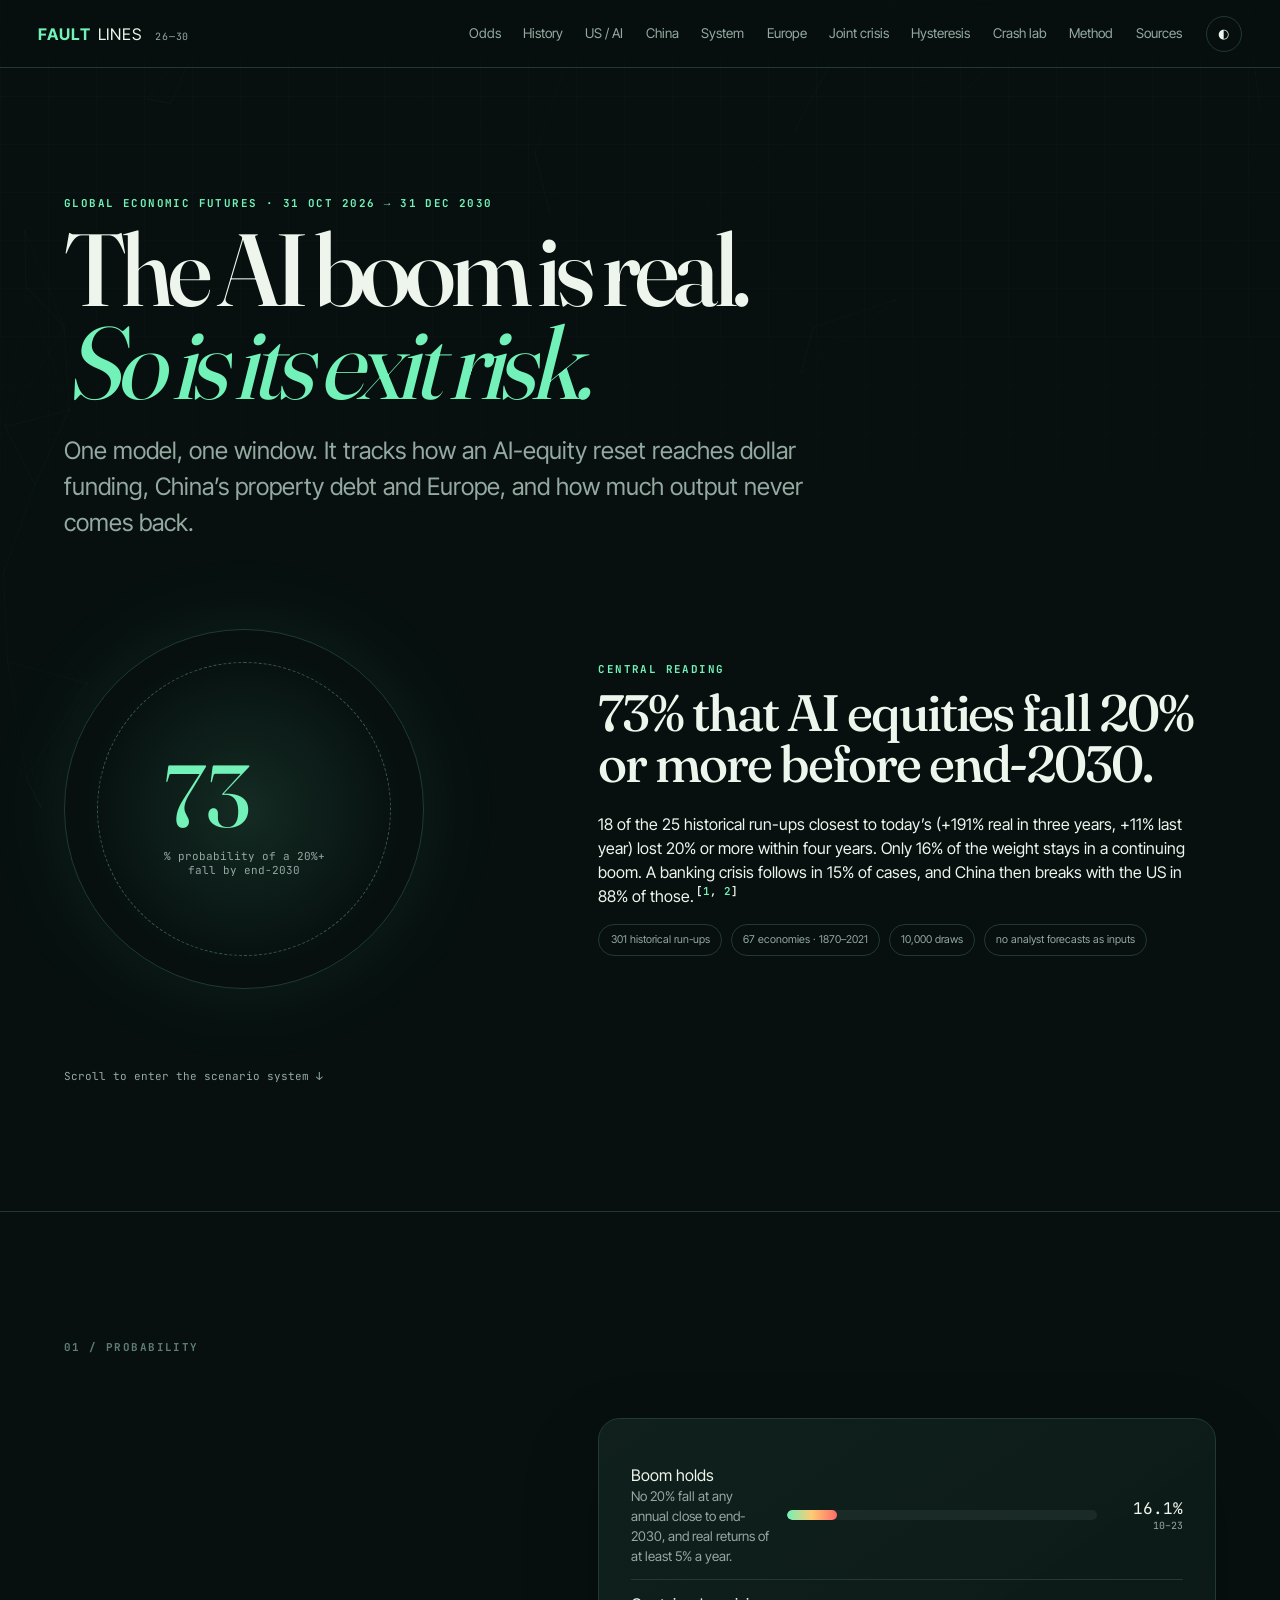
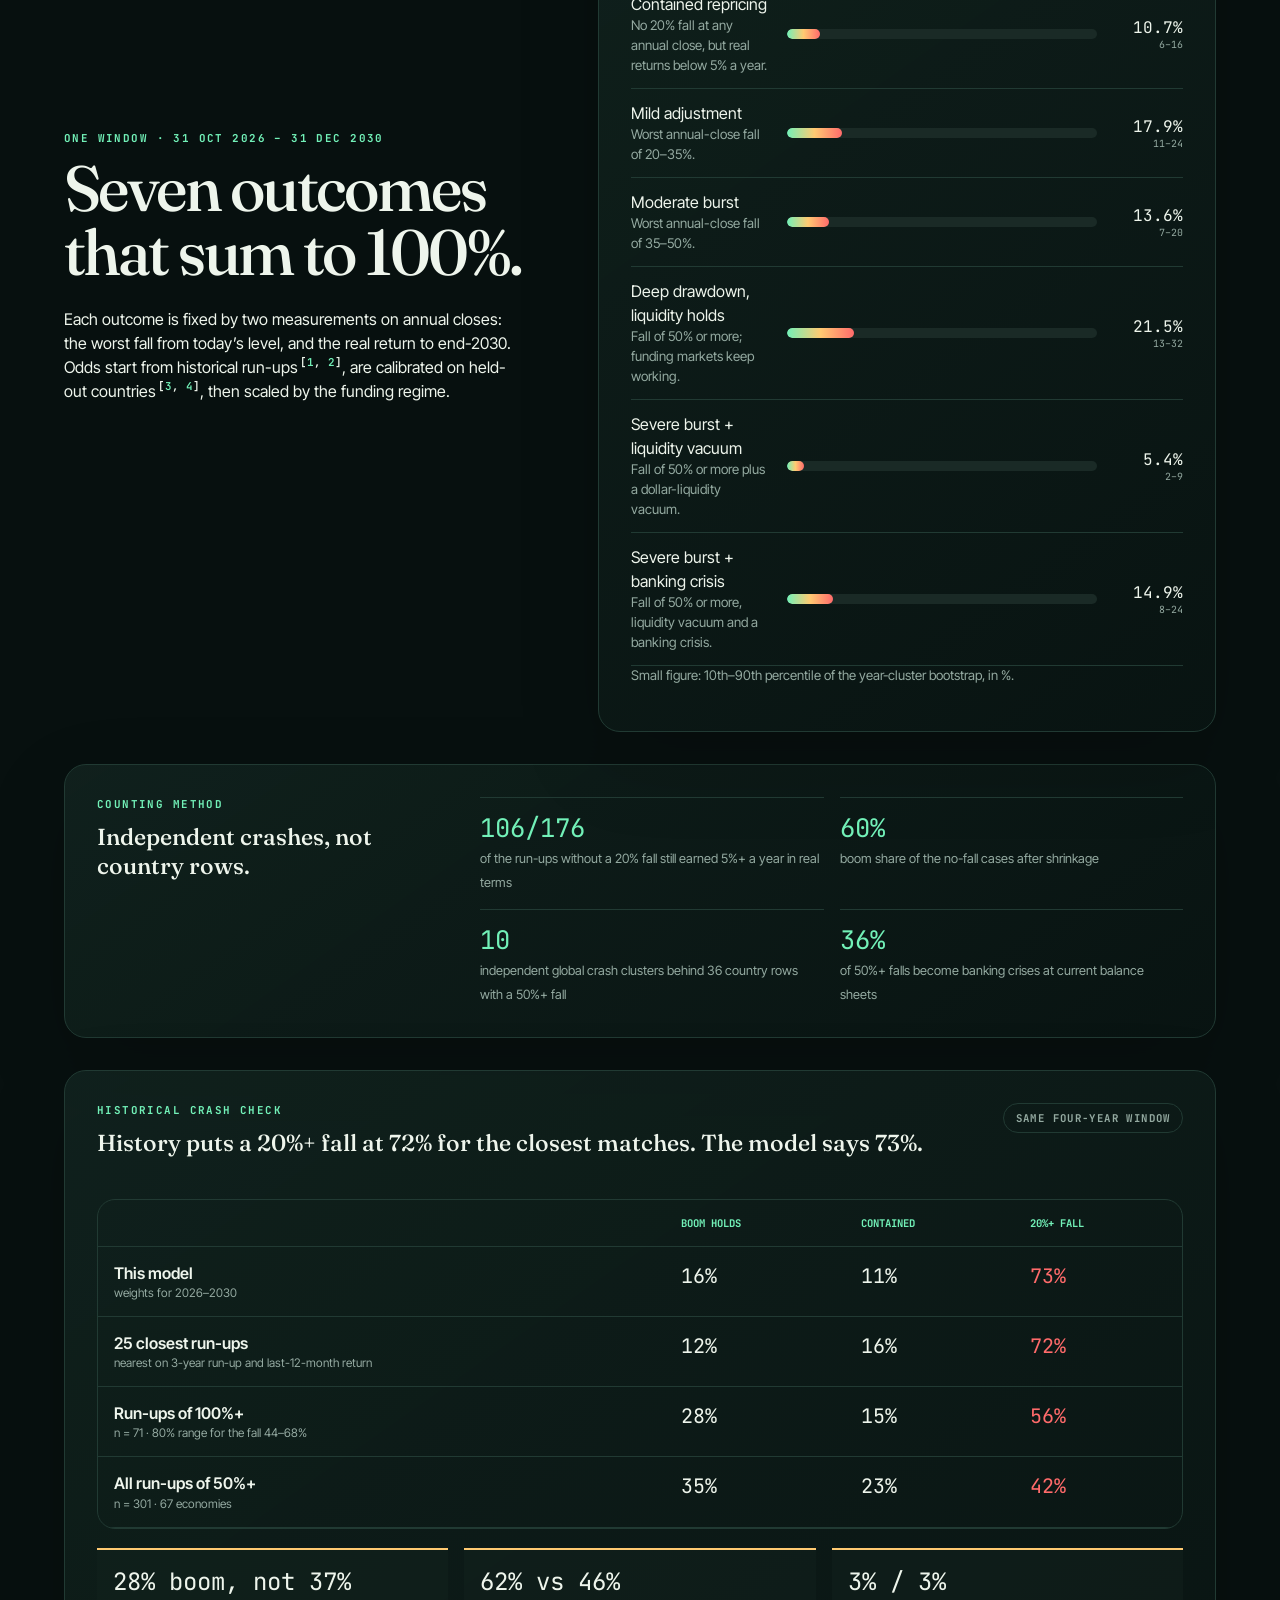
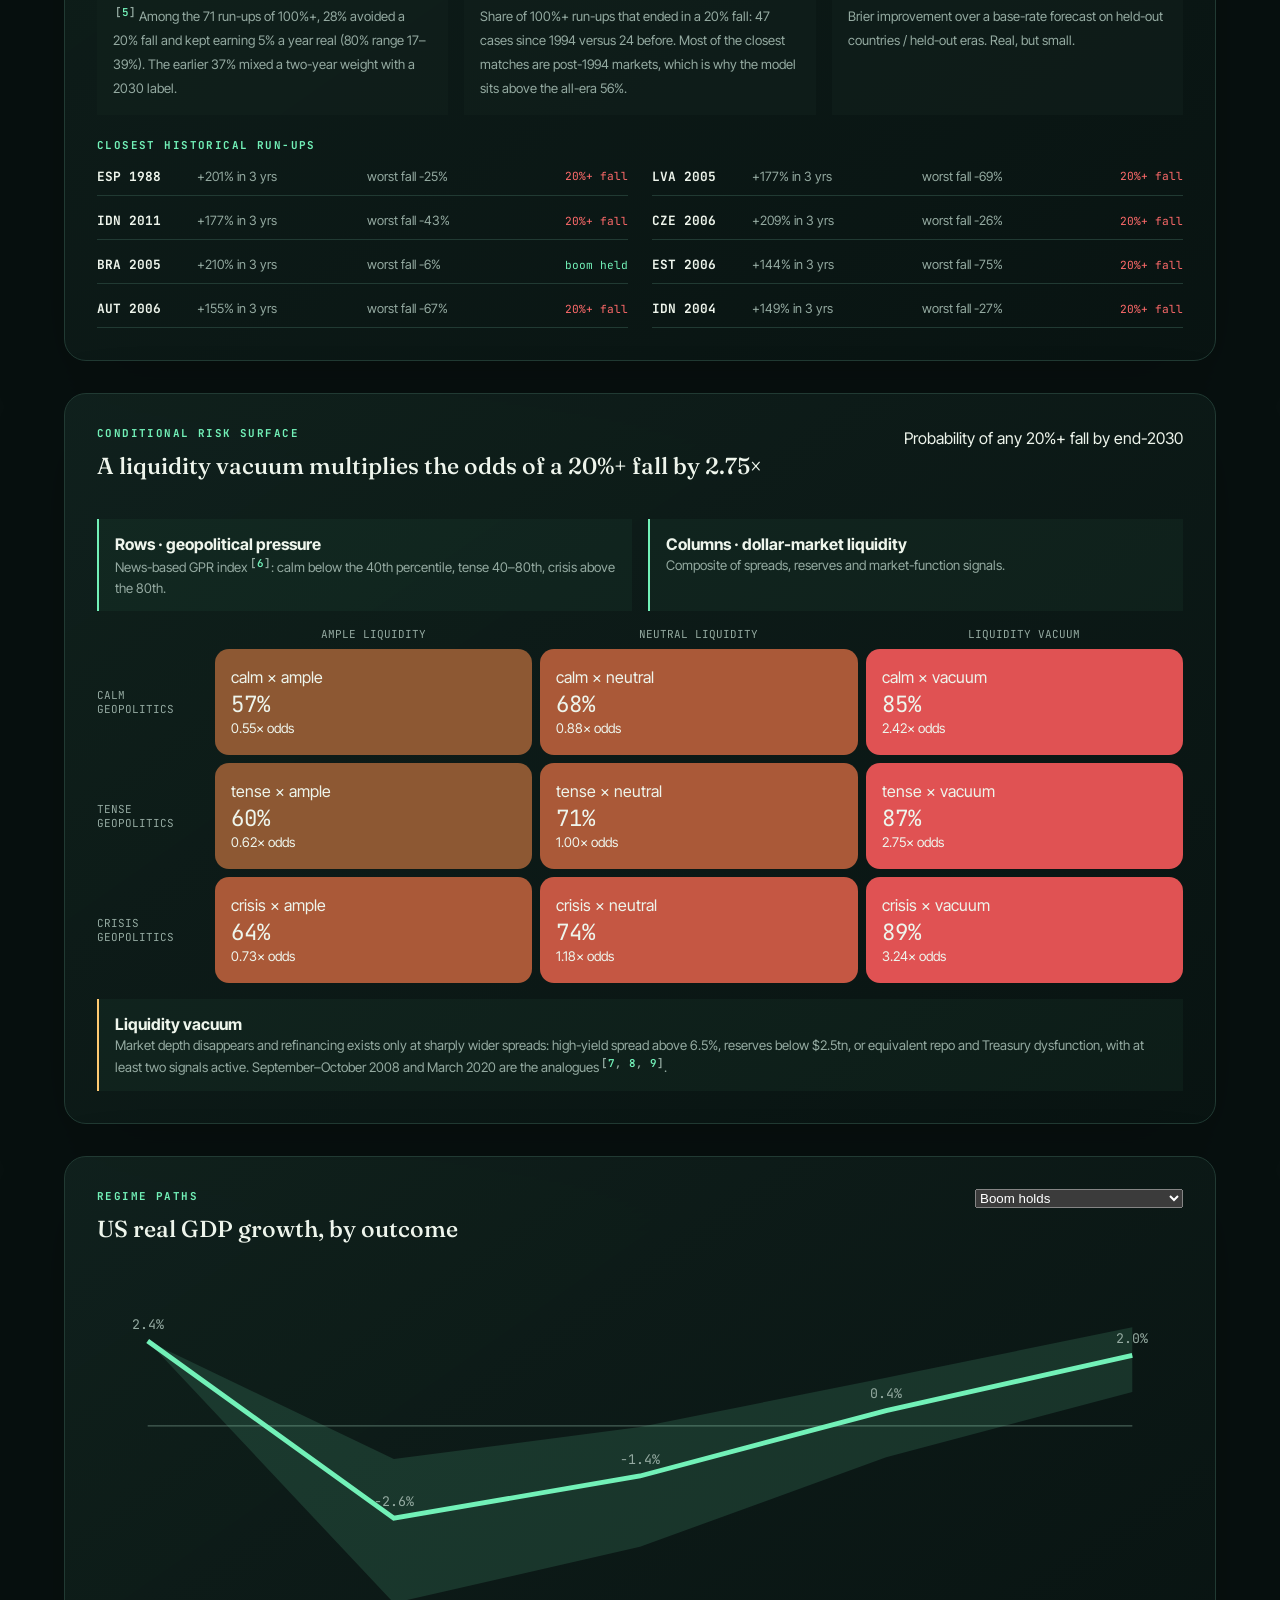
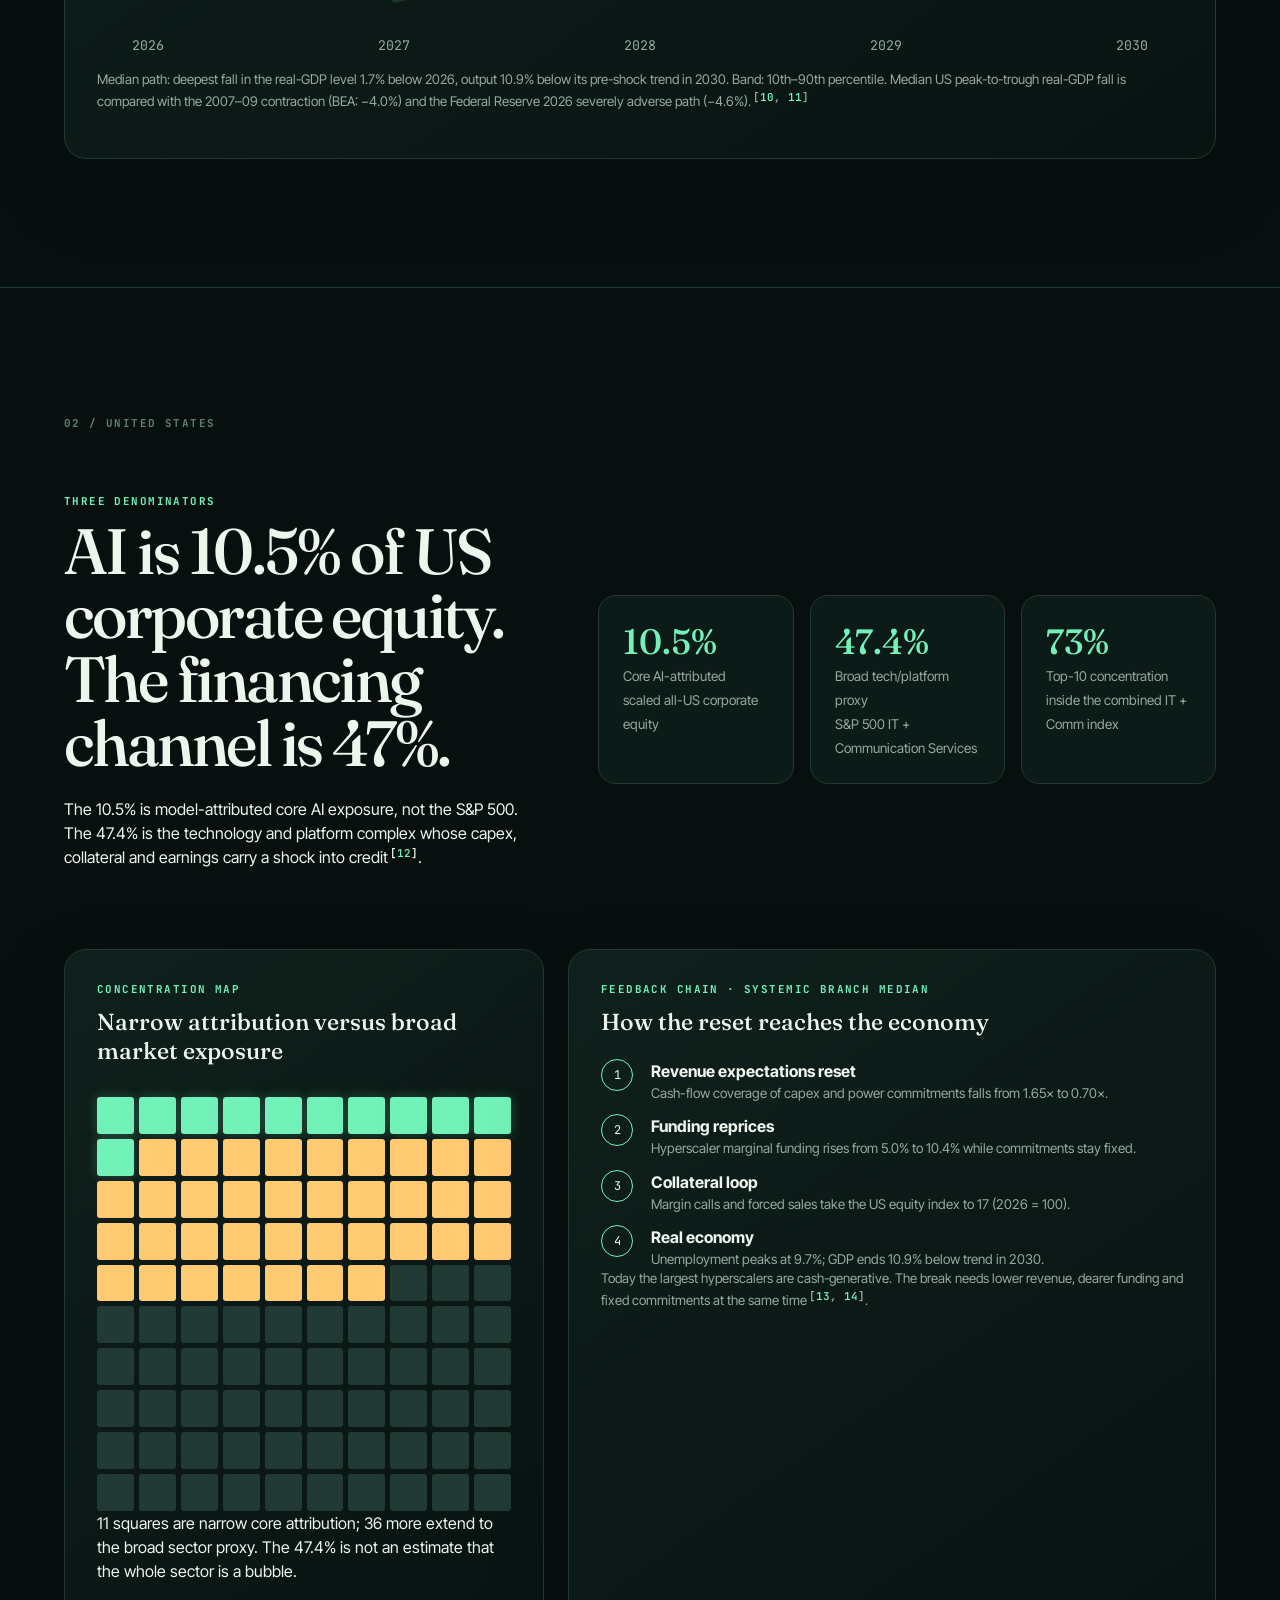
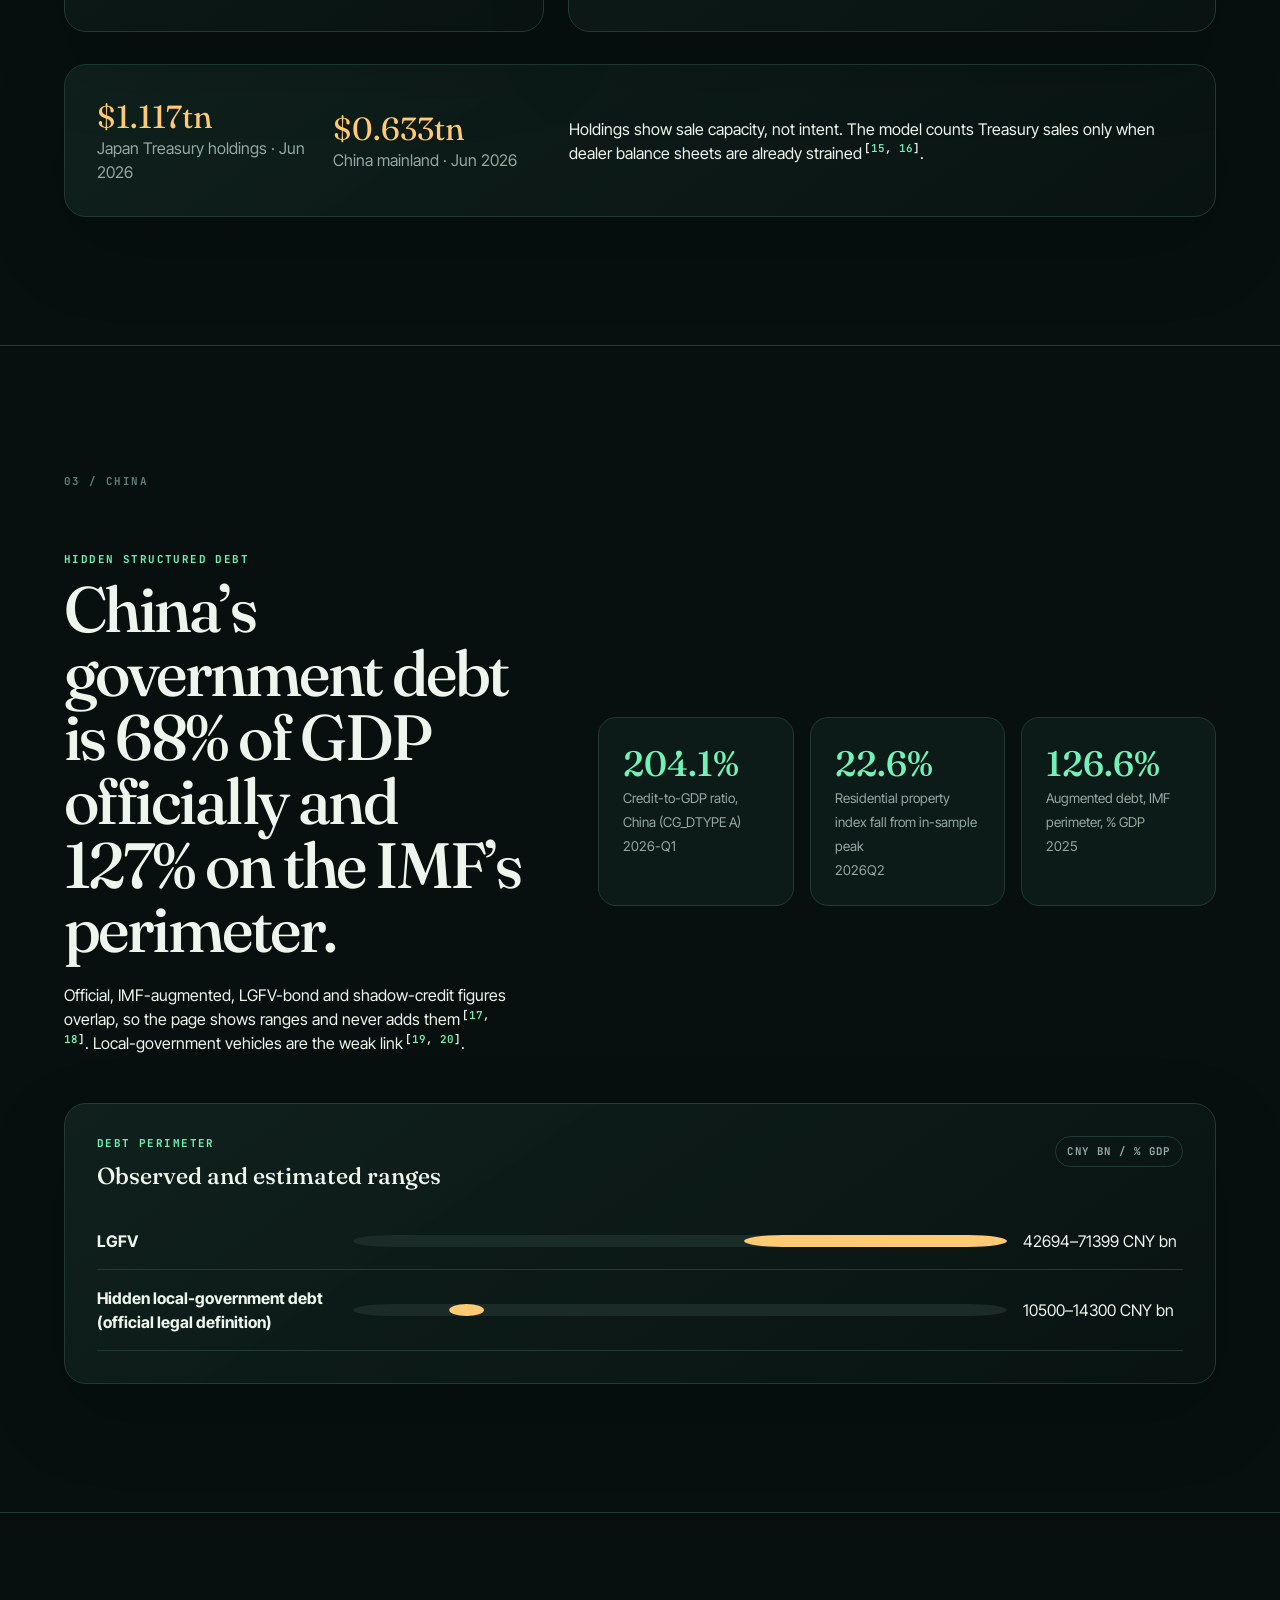
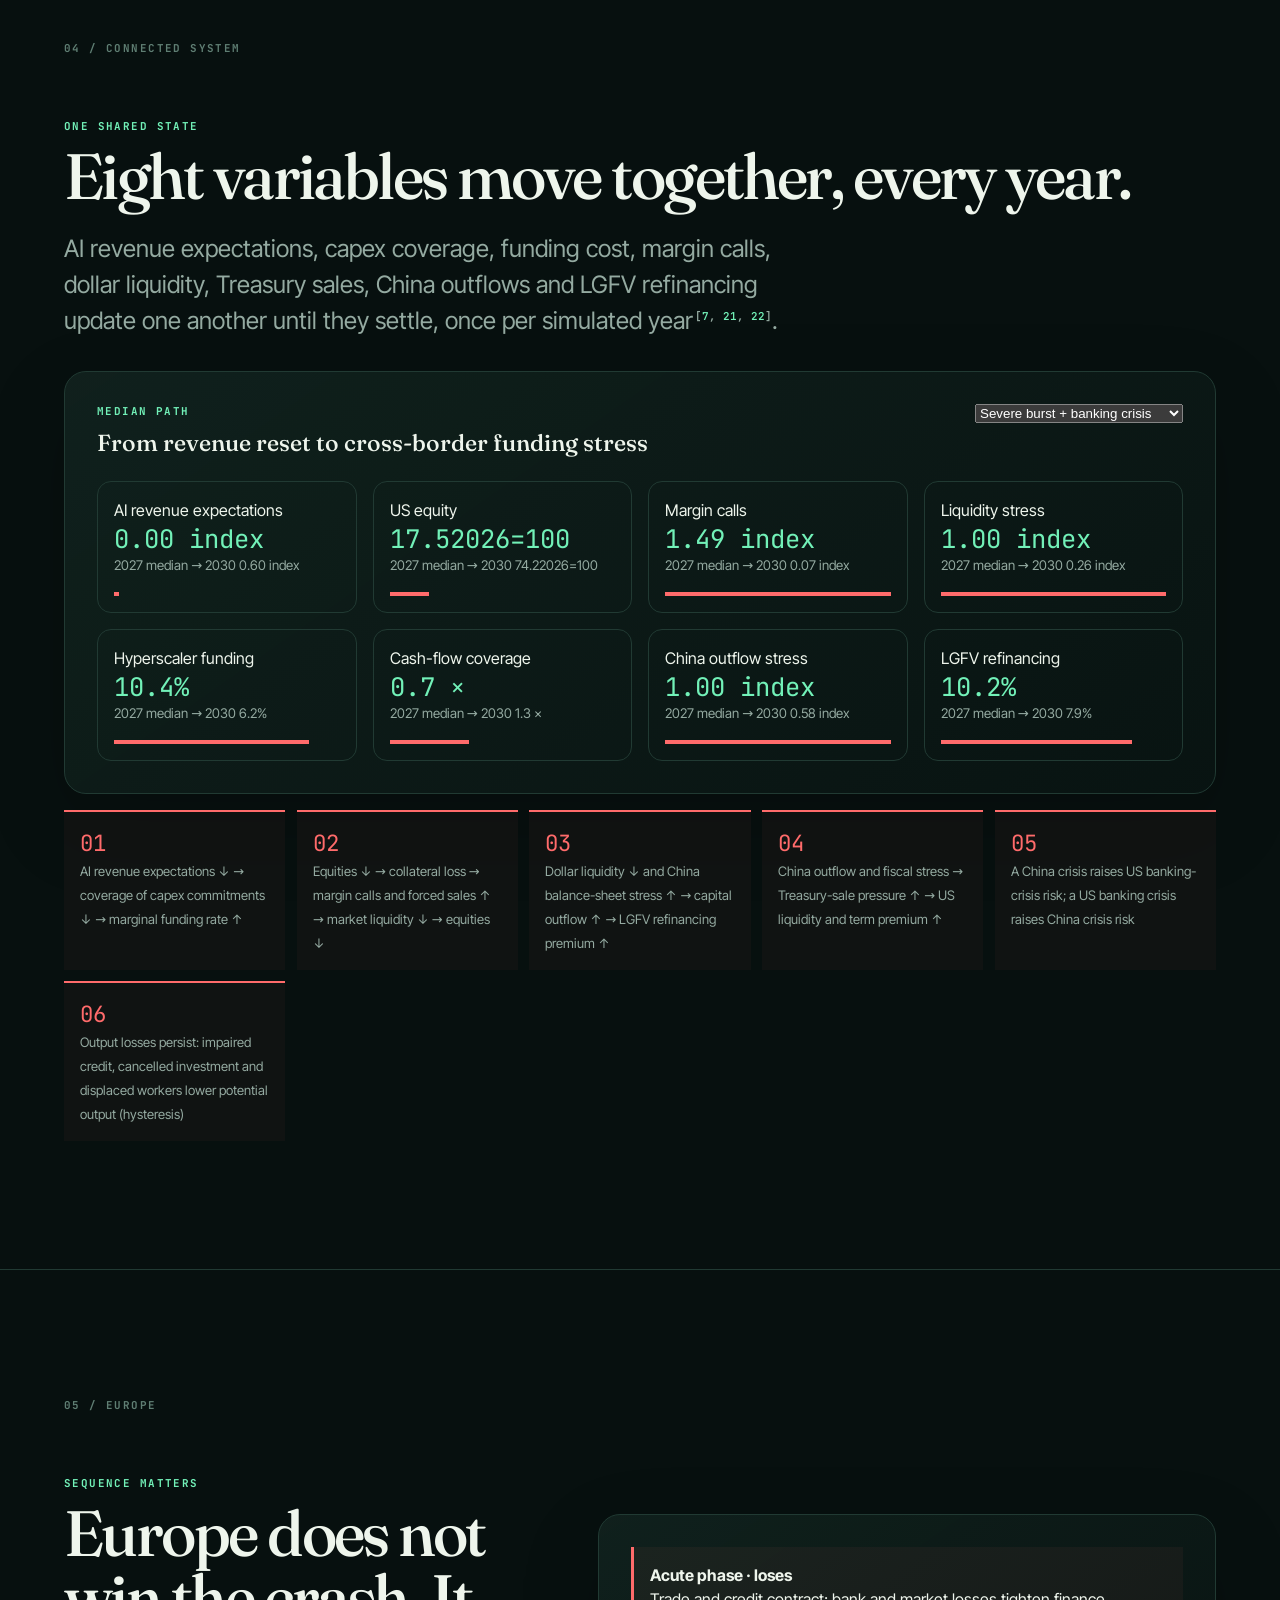
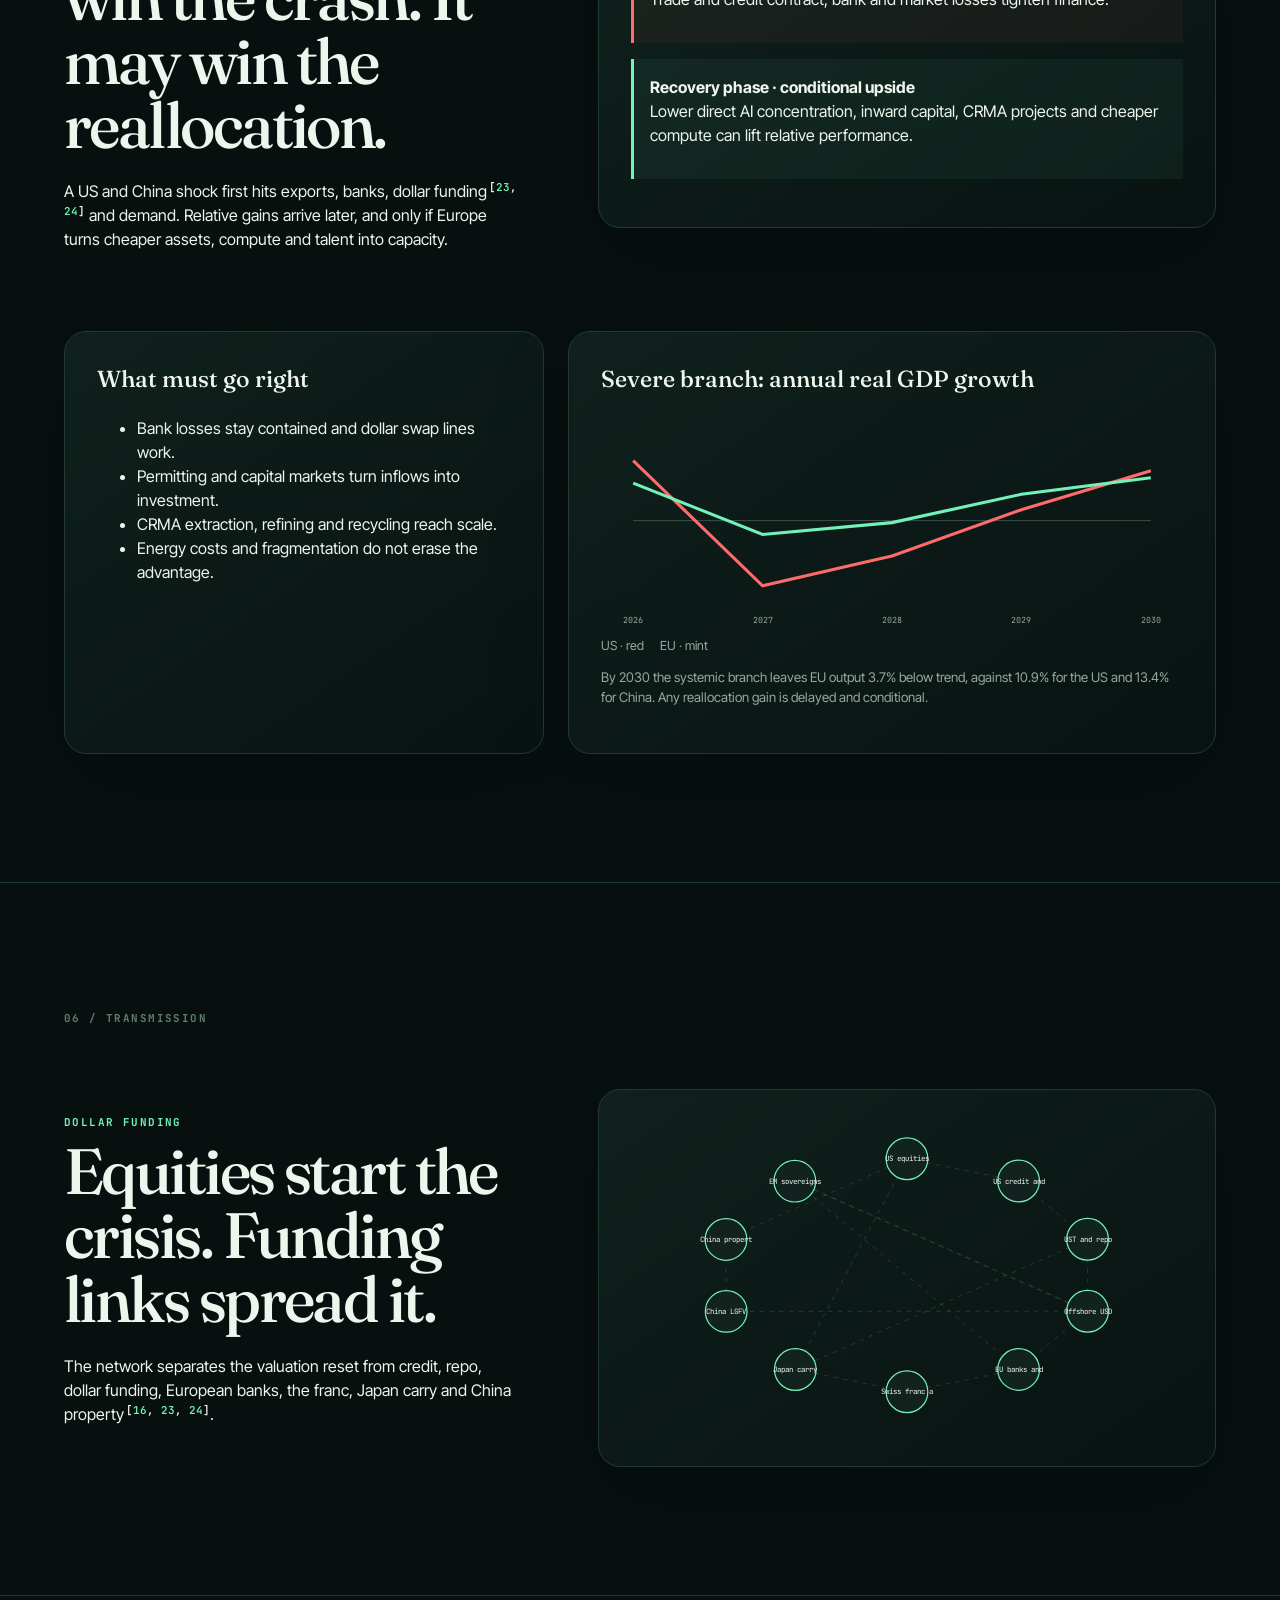
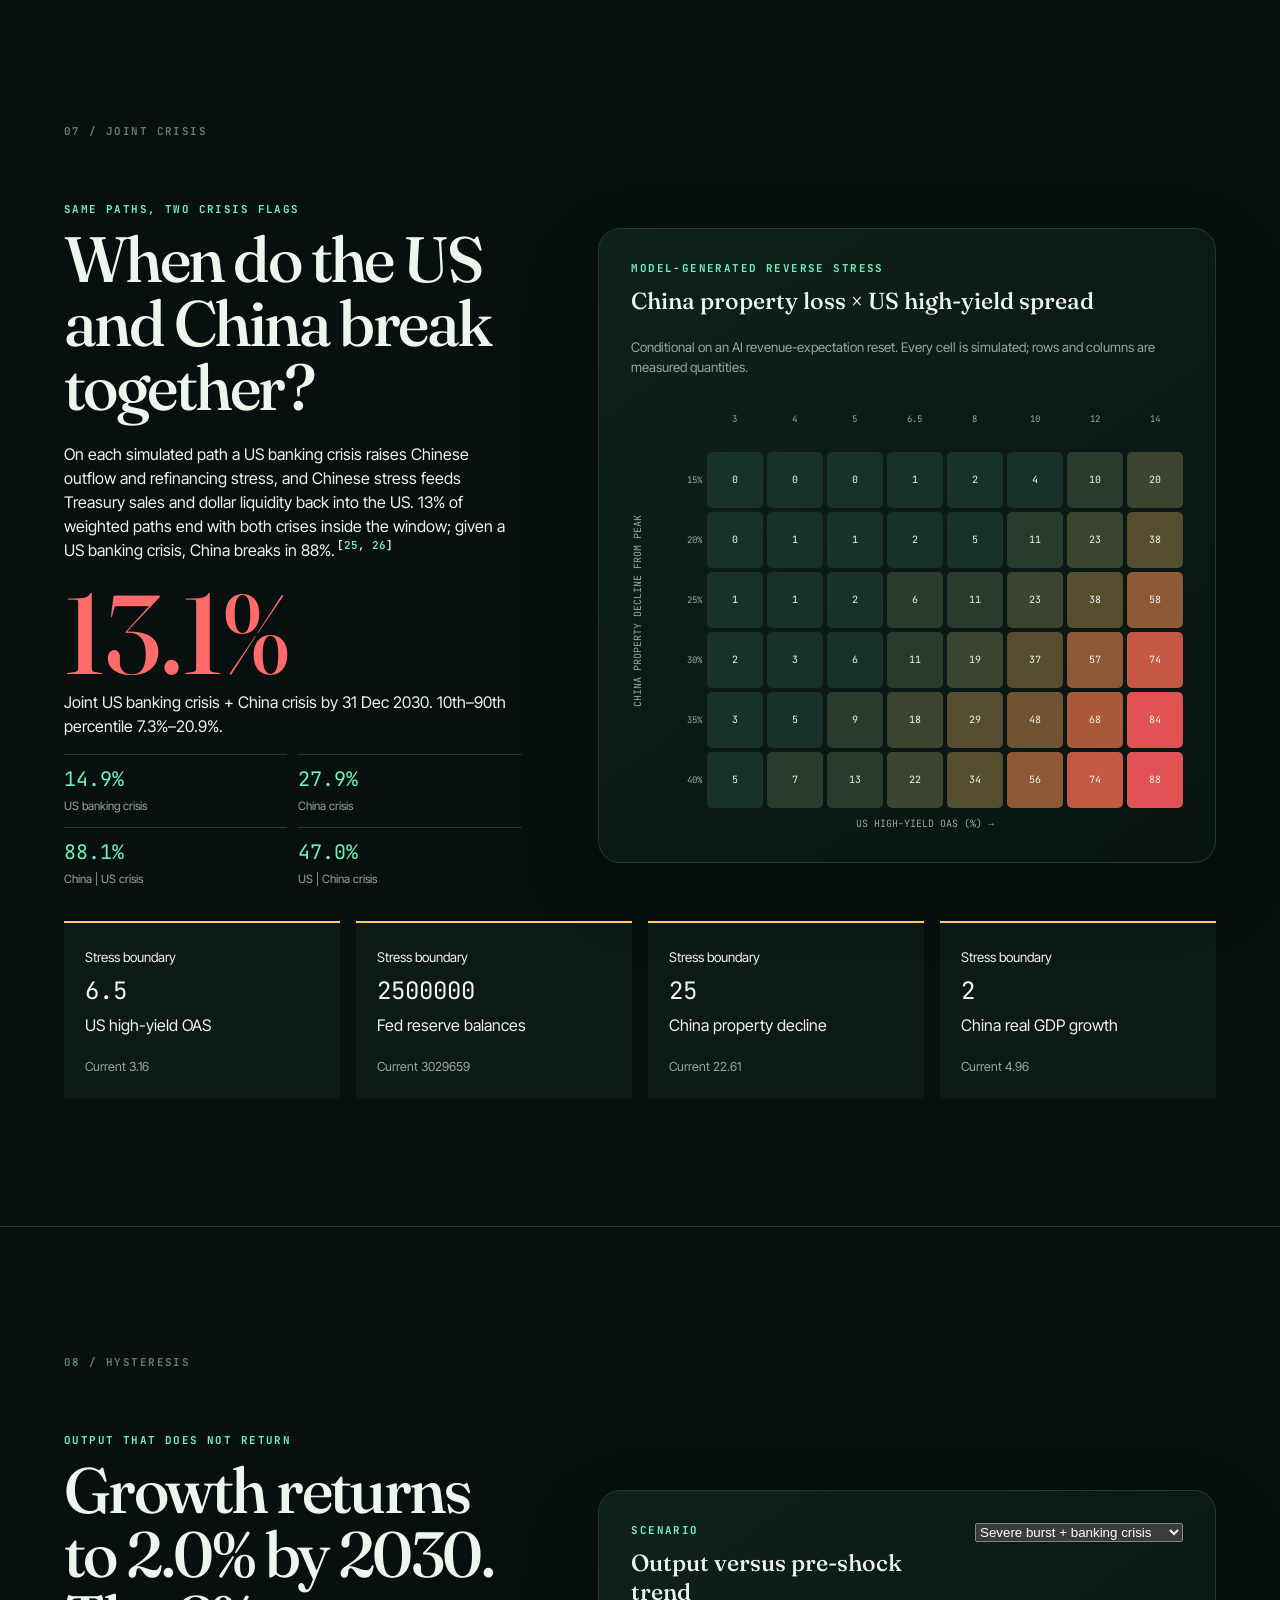
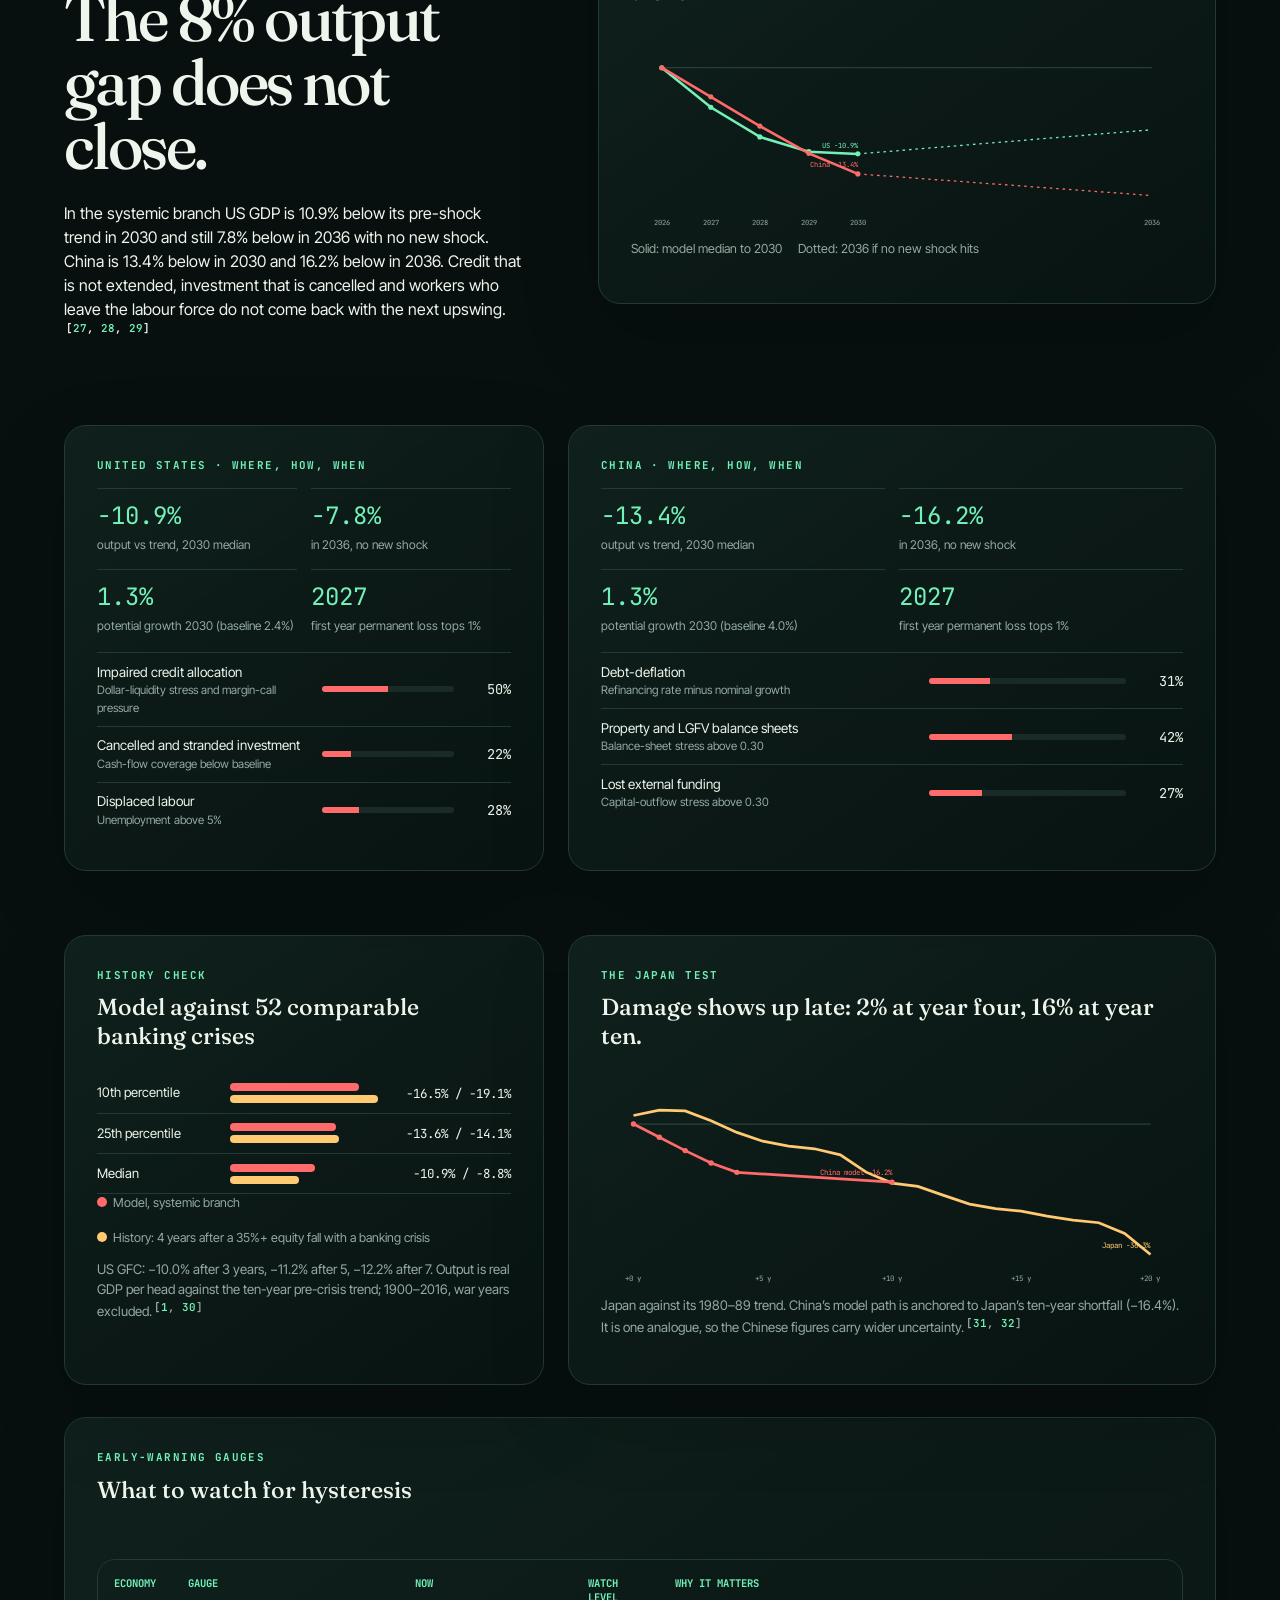
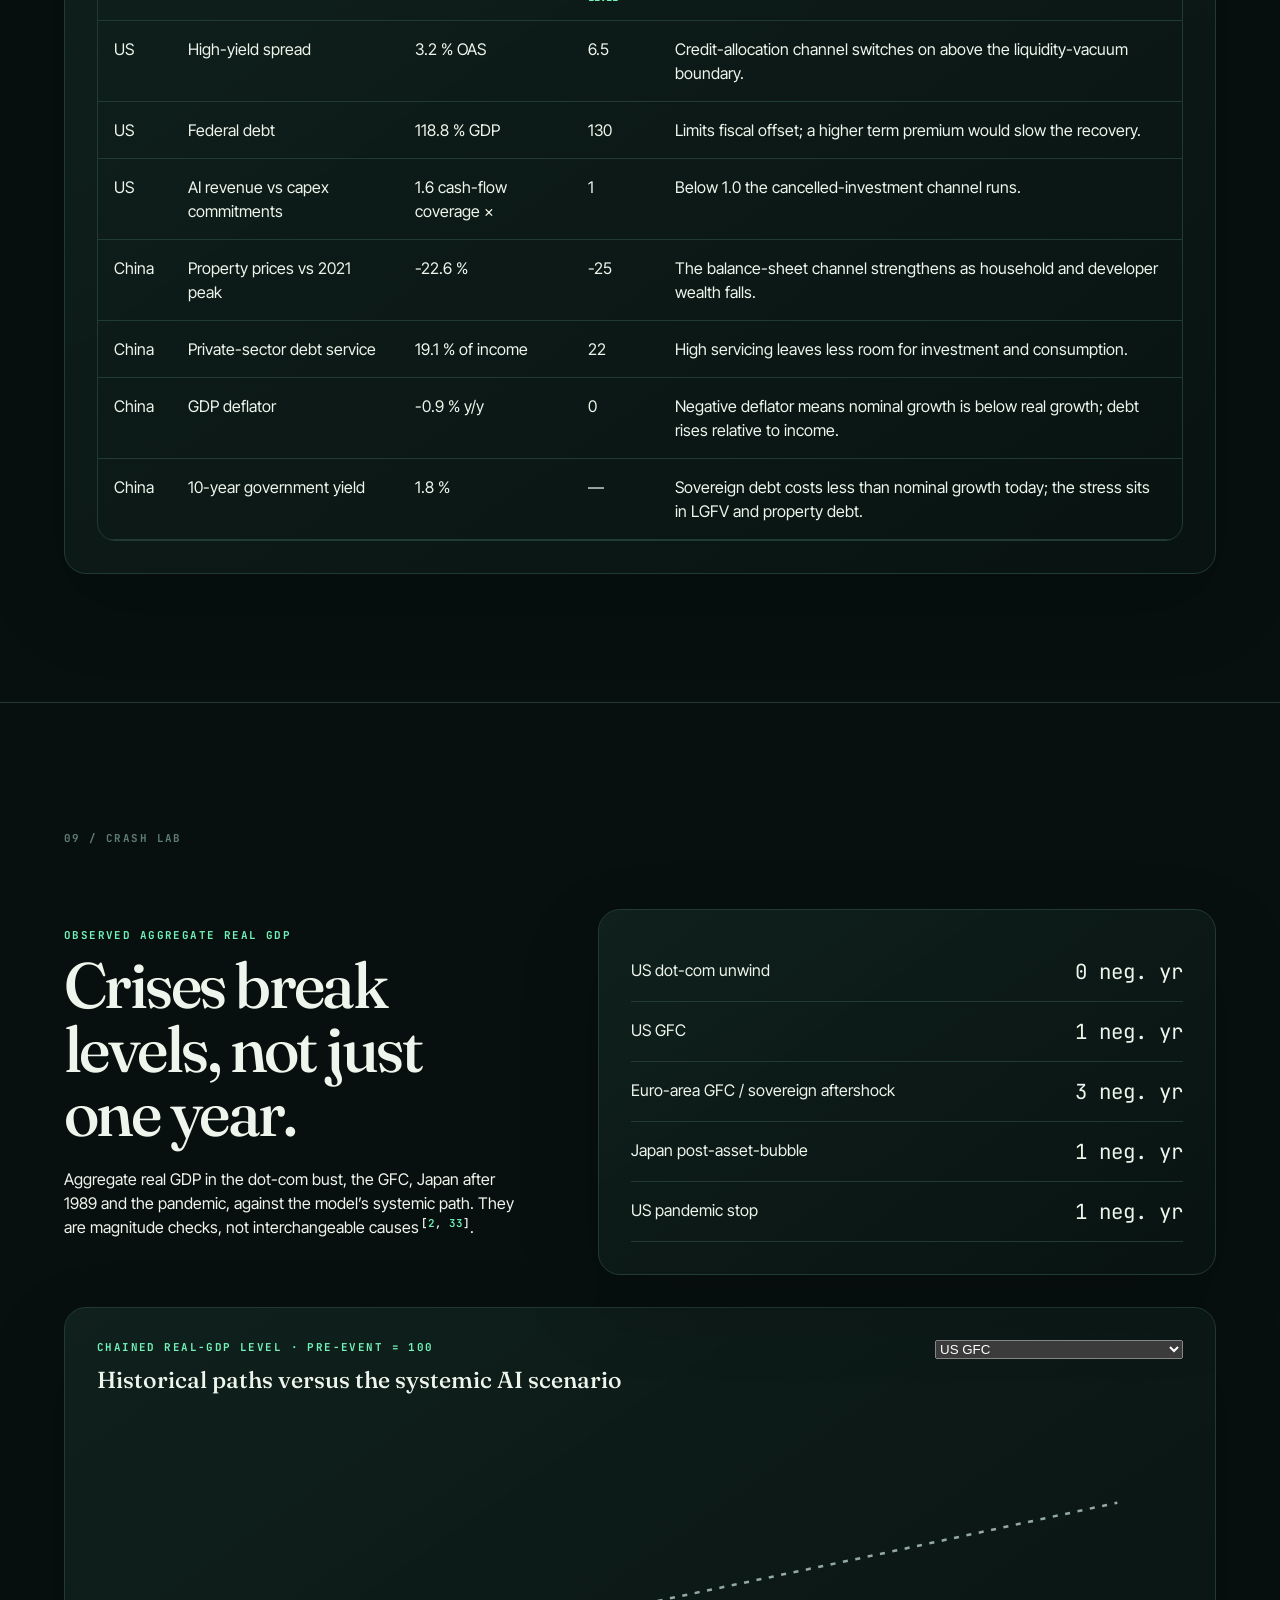
==== commit 8bbf3943: "Add methodology section, inline citations and reference overview Every model and parameter is listed" ====
--- a/site/index.html
+++ b/site/index.html
@@ -1,22 +1,23 @@
-<!doctype html><html lang="en"><head><meta charset="utf-8"><meta name="viewport" content="width=device-width,initial-scale=1"><title>Fault Lines — Global Economic Futures 2026–2030</title><meta name="description" content="One model, one window to end-2030: how an AI equity reset reaches US funding, China's property debt and Europe, and how much output never comes back."><link rel="stylesheet" href="styles.css"></head><body><canvas id="field" aria-hidden="true"></canvas><header><a class="brand" href="#overview"><b>FAULT</b><span>LINES</span><i>26—30</i></a><nav aria-label="Primary"><a href="#scenarios">Odds</a><a href="#checks">History</a><a href="#us">US / AI</a><a href="#china">China</a><a href="#system">System</a><a href="#eu">Europe</a><a href="#joint">Joint crisis</a><a href="#hysteresis">Hysteresis</a><a href="#history">Crash lab</a><a href="#methods">Methods</a></nav><button id="theme" aria-label="Toggle colour theme">◐</button></header><main>
+<!doctype html><html lang="en"><head><meta charset="utf-8"><meta name="viewport" content="width=device-width,initial-scale=1"><title>Fault Lines — Global Economic Futures 2026–2030</title><meta name="description" content="One model, one window to end-2030: how an AI equity reset reaches US funding, China's property debt and Europe, and how much output never comes back."><link rel="stylesheet" href="styles.css"></head><body><canvas id="field" aria-hidden="true"></canvas><header><a class="brand" href="#overview"><b>FAULT</b><span>LINES</span><i>26—30</i></a><nav aria-label="Primary"><a href="#scenarios">Odds</a><a href="#checks">History</a><a href="#us">US / AI</a><a href="#china">China</a><a href="#system">System</a><a href="#eu">Europe</a><a href="#joint">Joint crisis</a><a href="#hysteresis">Hysteresis</a><a href="#history">Crash lab</a><a href="#methodology">Method</a><a href="#references">Sources</a></nav><button id="theme" aria-label="Toggle colour theme">◐</button></header><main>
 <section id="overview" class="hero"><div class="kicker">GLOBAL ECONOMIC FUTURES · 31 OCT 2026 → 31 DEC 2030</div><h1>The AI boom is real.<br><em>So is its exit risk.</em></h1><p class="lede">One model, one window. It tracks how an AI-equity reset reaches dollar funding, China’s property debt and Europe, and how much output never comes back.</p><div class="hero-grid"><div class="dial" id="riskDial"></div><div class="hero-copy"><p class="eyebrow">Central reading</p><h2 id="heroFinding">Loading model…</h2><p id="heroDetail"></p><div class="chips" id="heroChips"></div></div></div><div class="scroll">Scroll to enter the scenario system ↓</div></section>
-<section id="scenarios" class="chapter"><div class="chapter-no">01 / PROBABILITY</div><div class="split"><div><p class="eyebrow">One window · 31 Oct 2026 – 31 Dec 2030</p><h2>Seven outcomes that sum to 100%.</h2><p>Each outcome is fixed by two measurements on annual closes: the worst fall from today’s level, and the real return to end-2030. Odds start from historical run-ups, are calibrated on held-out countries, then scaled by the funding regime.</p></div><div class="panel"><div id="odds"></div></div></div>
+<section id="scenarios" class="chapter"><div class="chapter-no">01 / PROBABILITY</div><div class="split"><div><p class="eyebrow">One window · 31 Oct 2026 – 31 Dec 2030</p><h2>Seven outcomes that sum to 100%.</h2><p>Each outcome is fixed by two measurements on annual closes: the worst fall from today’s level, and the real return to end-2030. Odds start from historical run-ups<cite data-k="wdi,jstdb"></cite>, are calibrated on held-out countries<cite data-k="roberts,platt"></cite>, then scaled by the funding regime.</p></div><div class="panel"><div id="odds"></div></div></div>
 <div class="panel wide transition"><div><p class="eyebrow">Counting method</p><h3>Independent crashes, not country rows.</h3></div><div id="transitionAudit"></div></div>
 <div class="panel wide" id="checks"><div class="panel-head"><div><p class="eyebrow">Historical crash check</p><h3 id="checkTitle">Does history support these odds?</h3></div><span class="tag">same four-year window</span></div><div class="table-wrap check-table"><table id="checkTable"></table></div><div class="check-notes" id="checkNotes"></div><div class="analog-list" id="analogList"></div></div>
-<div class="panel wide"><div class="panel-head"><div><p class="eyebrow">Conditional risk surface</p><h3 id="heatTitle">The funding regime sets the multiplier</h3></div><p>Probability of any 20%+ fall by end-2030</p></div><div class="axis-notes"><div><b>Rows · geopolitical pressure</b><span>News-based GPR index: calm below the 40th percentile, tense 40–80th, crisis above the 80th.</span></div><div><b>Columns · dollar-market liquidity</b><span>Composite of spreads, reserves and market-function signals.</span></div></div><div id="heatmap"></div><div class="definition"><b>Liquidity vacuum</b><span>Market depth disappears and refinancing exists only at sharply wider spreads: high-yield spread above 6.5%, reserves below $2.5tn, or equivalent repo and Treasury dysfunction, with at least two signals active. September–October 2008 and March 2020 are the analogues.</span></div></div>
+<div class="panel wide"><div class="panel-head"><div><p class="eyebrow">Conditional risk surface</p><h3 id="heatTitle">The funding regime sets the multiplier</h3></div><p>Probability of any 20%+ fall by end-2030</p></div><div class="axis-notes"><div><b>Rows · geopolitical pressure</b><span>News-based GPR index<cite data-k="gpr"></cite>: calm below the 40th percentile, tense 40–80th, crisis above the 80th.</span></div><div><b>Columns · dollar-market liquidity</b><span>Composite of spreads, reserves and market-function signals.</span></div></div><div id="heatmap"></div><div class="definition"><b>Liquidity vacuum</b><span>Market depth disappears and refinancing exists only at sharply wider spreads: high-yield spread above 6.5%, reserves below $2.5tn, or equivalent repo and Treasury dysfunction, with at least two signals active. September–October 2008 and March 2020 are the analogues<cite data-k="bp09,sss21,fred"></cite>.</span></div></div>
 <div class="panel wide"><div class="panel-head"><div><p class="eyebrow">Regime paths</p><h3>US real GDP growth, by outcome</h3></div><select id="scenarioSelect" aria-label="Scenario"></select></div><div id="fan"></div><p class="benchmark" id="benchmark"></p></div></section>
-<section id="us" class="chapter"><div class="chapter-no">02 / UNITED STATES</div><div class="split"><div><p class="eyebrow">Three denominators</p><h2>AI is 10.5% of US corporate equity. The financing channel is 47%.</h2><p>The 10.5% is model-attributed core AI exposure, not the S&amp;P 500. The 47.4% is the technology and platform complex whose capex, collateral and earnings carry a shock into credit.</p></div><div class="stats" id="usStats"></div></div><div class="grid2"><div class="panel"><p class="eyebrow">Concentration map</p><h3>Narrow attribution versus broad market exposure</h3><div id="waffle"></div></div><div class="panel"><p class="eyebrow">Feedback chain · systemic branch median</p><h3>How the reset reaches the economy</h3><div class="chain" id="usChain"></div><p class="caveat">Today the largest hyperscalers are cash-generative. The break needs lower revenue, dearer funding and fixed commitments at the same time.</p></div></div><div class="panel wide treasury"><div><b>$1.117tn</b><span>Japan Treasury holdings · Jun 2026</span></div><div><b>$0.633tn</b><span>China mainland · Jun 2026</span></div><p>Holdings show sale capacity, not intent. The model counts Treasury sales only when dealer balance sheets are already strained.</p></div></section>
-<section id="china" class="chapter"><div class="chapter-no">03 / CHINA</div><div class="split"><div><p class="eyebrow">Hidden structured debt</p><h2>China’s government debt is 68% of GDP officially and 127% on the IMF’s perimeter.</h2><p>Official, IMF-augmented, LGFV-bond and shadow-credit figures overlap, so the page shows ranges and never adds them.</p></div><div class="stats" id="chinaStats"></div></div><div class="panel wide"><div class="panel-head"><div><p class="eyebrow">Debt perimeter</p><h3>Observed and estimated ranges</h3></div><span class="tag">CNY bn / % GDP</span></div><div id="debtRanges"></div></div></section>
-<section id="system" class="chapter"><div class="chapter-no">04 / CONNECTED SYSTEM</div><p class="eyebrow">One shared state</p><h2>Eight variables move together, every year.</h2><p class="lede">AI revenue expectations, capex coverage, funding cost, margin calls, dollar liquidity, Treasury sales, China outflows and LGFV refinancing update one another until they settle, once per simulated year.</p><div class="panel wide"><div class="panel-head"><div><p class="eyebrow">Median path</p><h3>From revenue reset to cross-border funding stress</h3></div><select id="systemSelect" aria-label="Connected scenario"></select></div><div class="system-grid" id="systemGrid"></div></div><div class="loop" id="feedbackLoops"></div></section>
-<section id="eu" class="chapter"><div class="chapter-no">05 / EUROPE</div><div class="split"><div><p class="eyebrow">Sequence matters</p><h2>Europe does not win the crash. It may win the reallocation.</h2><p>A US and China shock first hits exports, banks, dollar funding and demand. Relative gains arrive later, and only if Europe turns cheaper assets, compute and talent into capacity.</p></div><div class="panel"><div class="verdict"><b>Acute phase · loses</b><p>Trade and credit contract; bank and market losses tighten finance.</p></div><div class="verdict good"><b>Recovery phase · conditional upside</b><p>Lower direct AI concentration, inward capital, CRMA projects and cheaper compute can lift relative performance.</p></div></div></div><div class="grid2"><div class="panel"><h3>What must go right</h3><ul><li>Bank losses stay contained and dollar swap lines work.</li><li>Permitting and capital markets turn inflows into investment.</li><li>CRMA extraction, refining and recycling reach scale.</li><li>Energy costs and fragmentation do not erase the advantage.</li></ul></div><div class="panel"><h3>Severe branch: annual real GDP growth</h3><div id="euCompare"></div><p class="caveat" id="euNote"></p></div></div></section>
-<section id="contagion" class="chapter"><div class="chapter-no">06 / TRANSMISSION</div><div class="split"><div><p class="eyebrow">Dollar funding</p><h2>Equities start the crisis. Funding links spread it.</h2><p>The network separates the valuation reset from credit, repo, dollar funding, European banks, the franc, Japan carry and China property.</p></div><div class="panel network"><svg id="network" viewBox="0 0 900 500" role="img" aria-label="Contagion network"></svg></div></div></section>
+<section id="us" class="chapter"><div class="chapter-no">02 / UNITED STATES</div><div class="split"><div><p class="eyebrow">Three denominators</p><h2>AI is 10.5% of US corporate equity. The financing channel is 47%.</h2><p>The 10.5% is model-attributed core AI exposure, not the S&amp;P 500. The 47.4% is the technology and platform complex whose capex, collateral and earnings carry a shock into credit<cite data-k="spdji"></cite>.</p></div><div class="stats" id="usStats"></div></div><div class="grid2"><div class="panel"><p class="eyebrow">Concentration map</p><h3>Narrow attribution versus broad market exposure</h3><div id="waffle"></div></div><div class="panel"><p class="eyebrow">Feedback chain · systemic branch median</p><h3>How the reset reaches the economy</h3><div class="chain" id="usChain"></div><p class="caveat">Today the largest hyperscalers are cash-generative. The break needs lower revenue, dearer funding and fixed commitments at the same time<cite data-k="aischool,jcurve"></cite>.</p></div></div><div class="panel wide treasury"><div><b>$1.117tn</b><span>Japan Treasury holdings · Jun 2026</span></div><div><b>$0.633tn</b><span>China mainland · Jun 2026</span></div><p>Holdings show sale capacity, not intent. The model counts Treasury sales only when dealer balance sheets are already strained<cite data-k="tic,cfg16"></cite>.</p></div></section>
+<section id="china" class="chapter"><div class="chapter-no">03 / CHINA</div><div class="split"><div><p class="eyebrow">Hidden structured debt</p><h2>China’s government debt is 68% of GDP officially and 127% on the IMF’s perimeter.</h2><p>Official, IMF-augmented, LGFV-bond and shadow-credit figures overlap, so the page shows ranges and never adds them<cite data-k="imfchn,bisgap"></cite>. Local-government vehicles are the weak link<cite data-k="chen,bao"></cite>.</p></div><div class="stats" id="chinaStats"></div></div><div class="panel wide"><div class="panel-head"><div><p class="eyebrow">Debt perimeter</p><h3>Observed and estimated ranges</h3></div><span class="tag">CNY bn / % GDP</span></div><div id="debtRanges"></div></div></section>
+<section id="system" class="chapter"><div class="chapter-no">04 / CONNECTED SYSTEM</div><p class="eyebrow">One shared state</p><h2>Eight variables move together, every year.</h2><p class="lede">AI revenue expectations, capex coverage, funding cost, margin calls, dollar liquidity, Treasury sales, China outflows and LGFV refinancing update one another until they settle, once per simulated year<cite data-k="bp09,km97,bs14"></cite>.</p><div class="panel wide"><div class="panel-head"><div><p class="eyebrow">Median path</p><h3>From revenue reset to cross-border funding stress</h3></div><select id="systemSelect" aria-label="Connected scenario"></select></div><div class="system-grid" id="systemGrid"></div></div><div class="loop" id="feedbackLoops"></div></section>
+<section id="eu" class="chapter"><div class="chapter-no">05 / EUROPE</div><div class="split"><div><p class="eyebrow">Sequence matters</p><h2>Europe does not win the crash. It may win the reallocation.</h2><p>A US and China shock first hits exports, banks, dollar funding<cite data-k="bruno,du18"></cite> and demand. Relative gains arrive later, and only if Europe turns cheaper assets, compute and talent into capacity.</p></div><div class="panel"><div class="verdict"><b>Acute phase · loses</b><p>Trade and credit contract; bank and market losses tighten finance.</p></div><div class="verdict good"><b>Recovery phase · conditional upside</b><p>Lower direct AI concentration, inward capital, CRMA projects and cheaper compute can lift relative performance.</p></div></div></div><div class="grid2"><div class="panel"><h3>What must go right</h3><ul><li>Bank losses stay contained and dollar swap lines work.</li><li>Permitting and capital markets turn inflows into investment.</li><li>CRMA extraction, refining and recycling reach scale.</li><li>Energy costs and fragmentation do not erase the advantage.</li></ul></div><div class="panel"><h3>Severe branch: annual real GDP growth</h3><div id="euCompare"></div><p class="caveat" id="euNote"></p></div></div></section>
+<section id="contagion" class="chapter"><div class="chapter-no">06 / TRANSMISSION</div><div class="split"><div><p class="eyebrow">Dollar funding</p><h2>Equities start the crisis. Funding links spread it.</h2><p>The network separates the valuation reset from credit, repo, dollar funding, European banks, the franc, Japan carry and China property<cite data-k="bruno,du18,cfg16"></cite>.</p></div><div class="panel network"><svg id="network" viewBox="0 0 900 500" role="img" aria-label="Contagion network"></svg></div></div></section>
 <section id="joint" class="chapter"><div class="chapter-no">07 / JOINT CRISIS</div><div class="split"><div><p class="eyebrow">Same paths, two crisis flags</p><h2>When do the US and China break together?</h2><p id="jointText"></p><div id="jointStat"></div><div class="joint-marginals" id="jointMarginals"></div></div><div class="panel"><p class="eyebrow">Model-generated reverse stress</p><h3>China property loss × US high-yield spread</h3><p class="caveat">Conditional on an AI revenue-expectation reset. Every cell is simulated; rows and columns are measured quantities.</p><div class="frontier-wrap"><div class="frontier-y">China property decline from peak</div><div><div id="frontier"></div><div class="frontier-x">US high-yield OAS (%) →</div></div></div></div></div><div class="thresholds" id="thresholds"></div></section>
 <section id="hysteresis" class="chapter"><div class="chapter-no">08 / HYSTERESIS</div><div class="split"><div><p class="eyebrow">Output that does not return</p><h2 id="hystTitle">The recession ends. The lost output stays.</h2><p id="hystLede"></p></div><div class="panel"><div class="panel-head"><div><p class="eyebrow">Scenario</p><h3>Output versus pre-shock trend</h3></div><select id="hystSelect" aria-label="Hysteresis scenario"></select></div><div id="hystChart"></div><p class="legend" id="hystLegend"></p></div></div>
 <div class="grid2 hyst-cards"><div class="panel"><p class="eyebrow">United States · where, how, when</p><div class="hyst-stats" id="hystUS"></div><div id="hystUSChannels" class="channels"></div></div><div class="panel"><p class="eyebrow">China · where, how, when</p><div class="hyst-stats" id="hystCN"></div><div id="hystCNChannels" class="channels"></div></div></div>
 <div class="grid2"><div class="panel"><p class="eyebrow">History check</p><h3 id="hystValTitle">Model against 52 comparable crises</h3><div id="hystVal"></div><p class="caveat" id="hystValNote"></p></div><div class="panel"><p class="eyebrow">The Japan test</p><h3>Damage shows up late: 2% at year four, 16% at year ten.</h3><div id="japanChart"></div><p class="caveat" id="japanNote"></p></div></div>
 <div class="panel wide"><div class="panel-head"><div><p class="eyebrow">Early-warning gauges</p><h3>What to watch for hysteresis</h3></div></div><div class="table-wrap"><table id="hystIndicators"></table></div></div></section>
-<section id="history" class="chapter"><div class="chapter-no">09 / CRASH LAB</div><div class="split"><div><p class="eyebrow">Observed aggregate real GDP</p><h2>Crises break levels, not just one year.</h2><p>Aggregate real GDP in the dot-com bust, the GFC, Japan after 1989 and the pandemic, against the model’s systemic path. They are magnitude checks, not interchangeable causes.</p></div><div class="panel"><div id="historySummary"></div></div></div><div class="panel wide"><div class="panel-head"><div><p class="eyebrow">Chained real-GDP level · pre-event = 100</p><h3>Historical paths versus the systemic AI scenario</h3></div><select id="historySelect" aria-label="Historical comparison"></select></div><div id="historyChart"></div><p class="benchmark" id="historyNote"></p></div></section>
+<section id="history" class="chapter"><div class="chapter-no">09 / CRASH LAB</div><div class="split"><div><p class="eyebrow">Observed aggregate real GDP</p><h2>Crises break levels, not just one year.</h2><p>Aggregate real GDP in the dot-com bust, the GFC, Japan after 1989 and the pandemic, against the model’s systemic path. They are magnitude checks, not interchangeable causes<cite data-k="wdi,bern12"></cite>.</p></div><div class="panel"><div id="historySummary"></div></div></div><div class="panel wide"><div class="panel-head"><div><p class="eyebrow">Chained real-GDP level · pre-event = 100</p><h3>Historical paths versus the systemic AI scenario</h3></div><select id="historySelect" aria-label="Historical comparison"></select></div><div id="historyChart"></div><p class="benchmark" id="historyNote"></p></div></section>
 <section id="countries" class="chapter"><div class="chapter-no">10 / COMPARABLE BASELINE</div><p class="eyebrow">Same columns for every region</p><h2>Four balance sheets. One comparison frame.</h2><div class="table-wrap"><table><thead><tr><th>Region</th><th>2025 growth</th><th>Public debt/GDP</th><th>Private credit/GDP</th><th>Policy rate</th><th>Direct exposure</th><th>Shock role</th></tr></thead><tbody id="countryGrid"></tbody></table></div><p class="caveat">Public-debt perimeters differ; “n/a” means no comparable value was used. Direct exposure is qualitative because identical attribution data do not exist across regions.</p></section>
-<section id="methods" class="chapter"><div class="chapter-no">11 / MODEL RISK</div><div class="split"><div><p class="eyebrow">Calibration</p><h2 id="methodsTitle">Out-of-sample skill is modest and measured.</h2><p id="methodsText"></p></div><div class="scorecard" id="scorecard"></div></div><div class="panel wide"><p class="eyebrow">Baseline constraint · independent of crash odds</p><h3>Weak trend growth is already the counterfactual.</h3><p>The World Bank’s 2023 potential-growth assessment put 2022–2030 global potential growth near 2.2% a year—about one-third below the early-2000s pace—and warned that recession or financial crisis would reduce it further. The simulator uses this evidence to limit recovery ceilings; it does not use the warning to raise crash probabilities.</p></div><div class="method-grid" id="methodGrid"></div></section>
-<section id="sources" class="chapter"><div class="chapter-no">12 / EVIDENCE</div><div class="split"><div><p class="eyebrow">Audit trail</p><h2>Sources you can inspect.</h2><p>Open databases, filings and institutional publications are separated from assumptions. Search the reference register below.</p></div><div><input id="sourceSearch" placeholder="Search sources, authors, DOI…" aria-label="Search sources"><div class="source-count" id="sourceCount"></div></div></div><div class="sources" id="sourceList"></div></section>
-</main><footer><div><b>FAULT LINES 26—30</b><p>Scenario analysis, not investment advice. Model-conditional estimates as of 31 October 2026, window to 31 December 2030.</p></div><a href="#overview">Back to top ↑</a></footer><script src="app.js" defer></script></body></html>
+<section id="methodology" class="chapter"><div class="chapter-no">11 / METHODOLOGY</div><div class="split"><div><p class="eyebrow">Every model, every parameter</p><h2>What was taken, and how each number was set.</h2><p>Each parameter carries one of five statuses. Anything marked <b>Assumed</b> is a judgment, not an estimate, and is not validated on its own. Square-bracket numbers point to the references at the end.</p></div><div class="panel"><div id="statusSummary"></div></div></div><div id="methodSections"></div></section>
+<section id="methods" class="chapter"><div class="chapter-no">12 / MODEL RISK</div><div class="split"><div><p class="eyebrow">Calibration</p><h2 id="methodsTitle">Out-of-sample skill is modest and measured.</h2><p id="methodsText"></p></div><div class="scorecard" id="scorecard"></div></div><div class="panel wide"><p class="eyebrow">Baseline constraint · independent of crash odds</p><h3>Weak trend growth is already the counterfactual.</h3><p>The World Bank’s 2023 potential-growth assessment put 2022–2030 global potential growth near 2.2% a year—about one-third below the early-2000s pace—and warned that recession or financial crisis would reduce it further. The simulator uses this evidence to limit recovery ceilings; it does not use the warning to raise crash probabilities<cite data-k="wb2023"></cite>.</p></div><div class="method-grid" id="methodGrid"></div></section>
+<section id="sources" class="chapter"><div class="chapter-no">13 / EVIDENCE REGISTER</div><div class="split"><div><p class="eyebrow">Audit trail</p><h2>Sources you can inspect.</h2><p>Open databases, filings and institutional publications are separated from assumptions. Search the reference register below.</p></div><div><input id="sourceSearch" placeholder="Search sources, authors, DOI…" aria-label="Search sources"><div class="source-count" id="sourceCount"></div></div></div><div class="sources" id="sourceList"></div></section>
+<section id="references" class="chapter"><div class="chapter-no">14 / REFERENCES</div><div class="split"><div><p class="eyebrow">Citation overview</p><h2>Everything cited above, in order of first appearance.</h2><p id="refIntro"></p></div><div><div class="chips" id="refFilter"></div></div></div><ol class="refs" id="refList"></ol></section></main><footer><div><b>FAULT LINES 26—30</b><p>Scenario analysis, not investment advice. Model-conditional estimates as of 31 October 2026, window to 31 December 2030.</p></div><a href="#overview">Back to top ↑</a></footer><script src="app.js" defer></script></body></html>
--- a/site/styles.css
+++ b/site/styles.css
@@ -6,3 +6,12 @@
 .vrow{display:grid;grid-template-columns:120px 1fr 120px;gap:.8rem;align-items:center;padding:.6rem 0;border-bottom:1px solid var(--line);font-size:.82rem}.vrow>div{display:grid;gap:4px}.vrow i{display:block;height:8px;border-radius:6px}.vrow .mod{background:var(--red)}.vrow .his{background:var(--amber)}.vrow b{font:.78rem var(--mono);text-align:right}.legend span.m:before,.legend span.h:before{content:"";display:inline-block;width:10px;height:10px;border-radius:50%;margin-right:.4rem}.legend span.m:before{background:var(--red)}.legend span.h:before{background:var(--amber)}.legend{flex-wrap:wrap;font-size:.78rem}
 .odds-row strong small{font:.62rem var(--mono);color:var(--muted)}
 @media(max-width:900px){.check-notes,.analog-list{grid-template-columns:1fr}.analog{grid-template-columns:80px 1fr 1fr 80px}}@media(max-width:520px){.hyst-stats{grid-template-columns:1fr 1fr}.vrow{grid-template-columns:90px 1fr}.vrow b{grid-column:1/-1;text-align:left}.analog{grid-template-columns:1fr 1fr}.analog i{text-align:left}.check-table td{font-size:1rem}}
+
+cite{font-style:normal}cite sup{font:600 .68rem var(--mono);margin-left:.1rem}cite a{color:var(--mint);text-decoration:none}cite a:hover{text-decoration:underline}
+.status-row{display:grid;grid-template-columns:100px 36px 1fr;gap:.7rem;align-items:center;padding:.55rem 0;border-bottom:1px solid var(--line);font-size:.84rem}.status-row span:last-child{color:var(--muted)}.status-row b{font:1rem var(--mono)}
+.pill{display:inline-block;padding:.18rem .55rem;border-radius:999px;font:700 .62rem var(--mono);letter-spacing:.06em;text-transform:uppercase;border:1px solid currentColor;white-space:nowrap}.st-data{color:var(--blue)}.st-fixed{color:var(--muted)}.st-est{color:var(--mint)}.st-cal{color:var(--amber)}.st-ass{color:var(--red)}
+.msec{margin-top:1.2rem;border:1px solid var(--line);border-radius:18px;background:rgba(13,25,23,.6);padding:0 1.4rem}.msec summary{cursor:pointer;padding:1.2rem 0;font:500 1.35rem var(--serif);list-style:none}.msec summary::-webkit-details-marker{display:none}.msec summary:before{content:"+";font:1rem var(--mono);color:var(--mint);margin-right:.8rem}.msec[open] summary:before{content:"−"}.msec[open]{padding-bottom:1.4rem}.msum{color:var(--muted);max-width:900px}.msec h4{font:700 .68rem var(--mono);letter-spacing:.12em;text-transform:uppercase;color:var(--mint);margin:1.6rem 0 .6rem}
+.eq{background:#08120f;border:1px solid var(--line);border-radius:12px;padding:1rem 1.2rem;overflow:auto;font:.74rem/1.7 var(--mono);color:var(--ink);white-space:pre}.mtable{margin-top:.4rem}.mtable table{min-width:900px}.mtable td{font-size:.82rem}.mtable td.val{font:.76rem var(--mono);min-width:200px}.mtable td:first-child{font-weight:600;min-width:170px}.mtable code{display:block;font:.64rem var(--mono);color:var(--muted);margin-top:.3rem}
+.refs{margin:2rem 0 0;padding-left:2.2rem;display:grid;gap:.8rem}.refs li{padding:.9rem 1rem;border:1px solid var(--line);border-radius:12px;background:rgba(13,25,23,.5);scroll-margin-top:90px}.refs li:target{border-color:var(--mint);background:rgba(114,241,184,.07)}.refs li::marker{font:700 .8rem var(--mono);color:var(--mint)}.ref-main{display:block;font-size:.9rem;overflow-wrap:anywhere}.ref-main a{color:var(--mint)}.ref-use{display:block;margin-top:.35rem;font-size:.78rem;color:var(--muted)}.ref-use em{font:normal 700 .62rem var(--mono);text-transform:uppercase;letter-spacing:.08em;color:var(--amber);margin-right:.4rem}
+.chip{background:none;border:1px solid var(--line);color:var(--muted);padding:.45rem .8rem;border-radius:999px;font:.7rem var(--mono);cursor:pointer}.chip:hover{border-color:var(--mint);color:var(--mint)}
+@media(max-width:520px){.msec{padding:0 .9rem}.refs{padding-left:1.6rem}.status-row{grid-template-columns:90px 28px 1fr}}
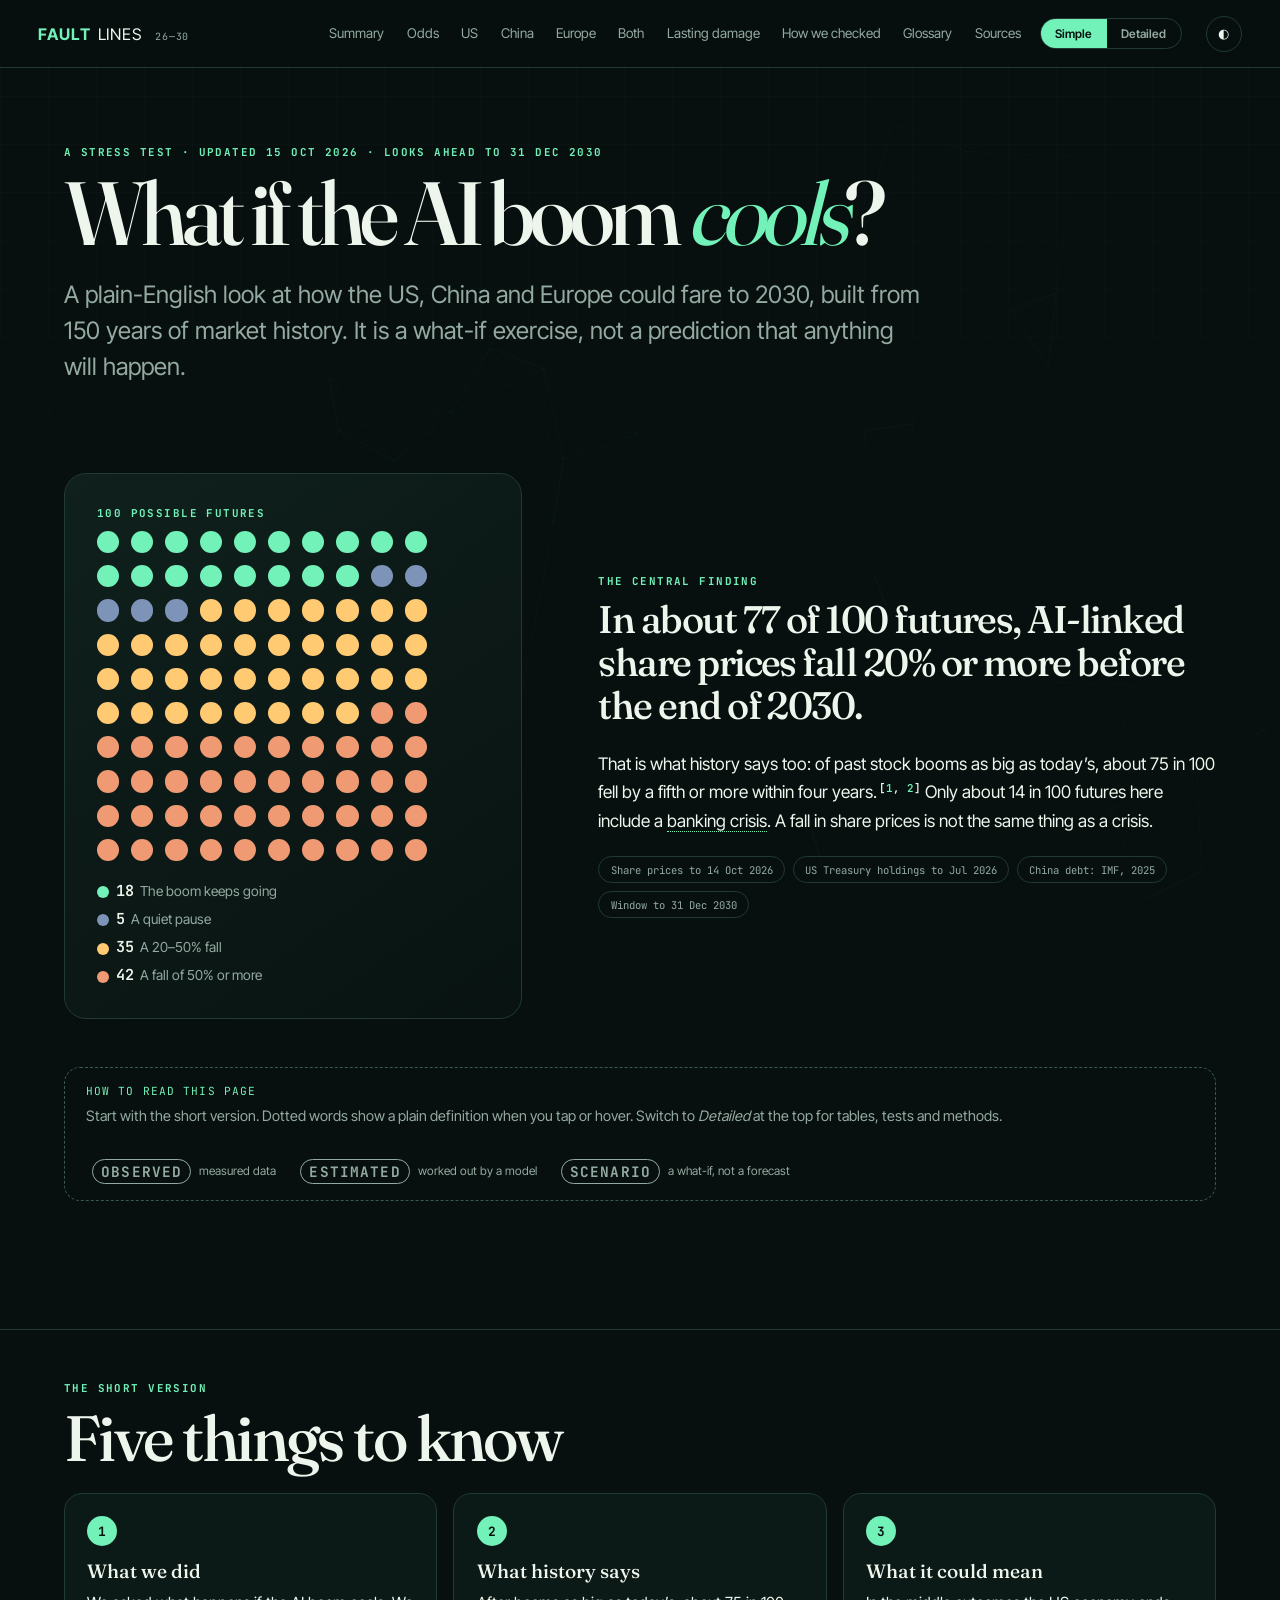
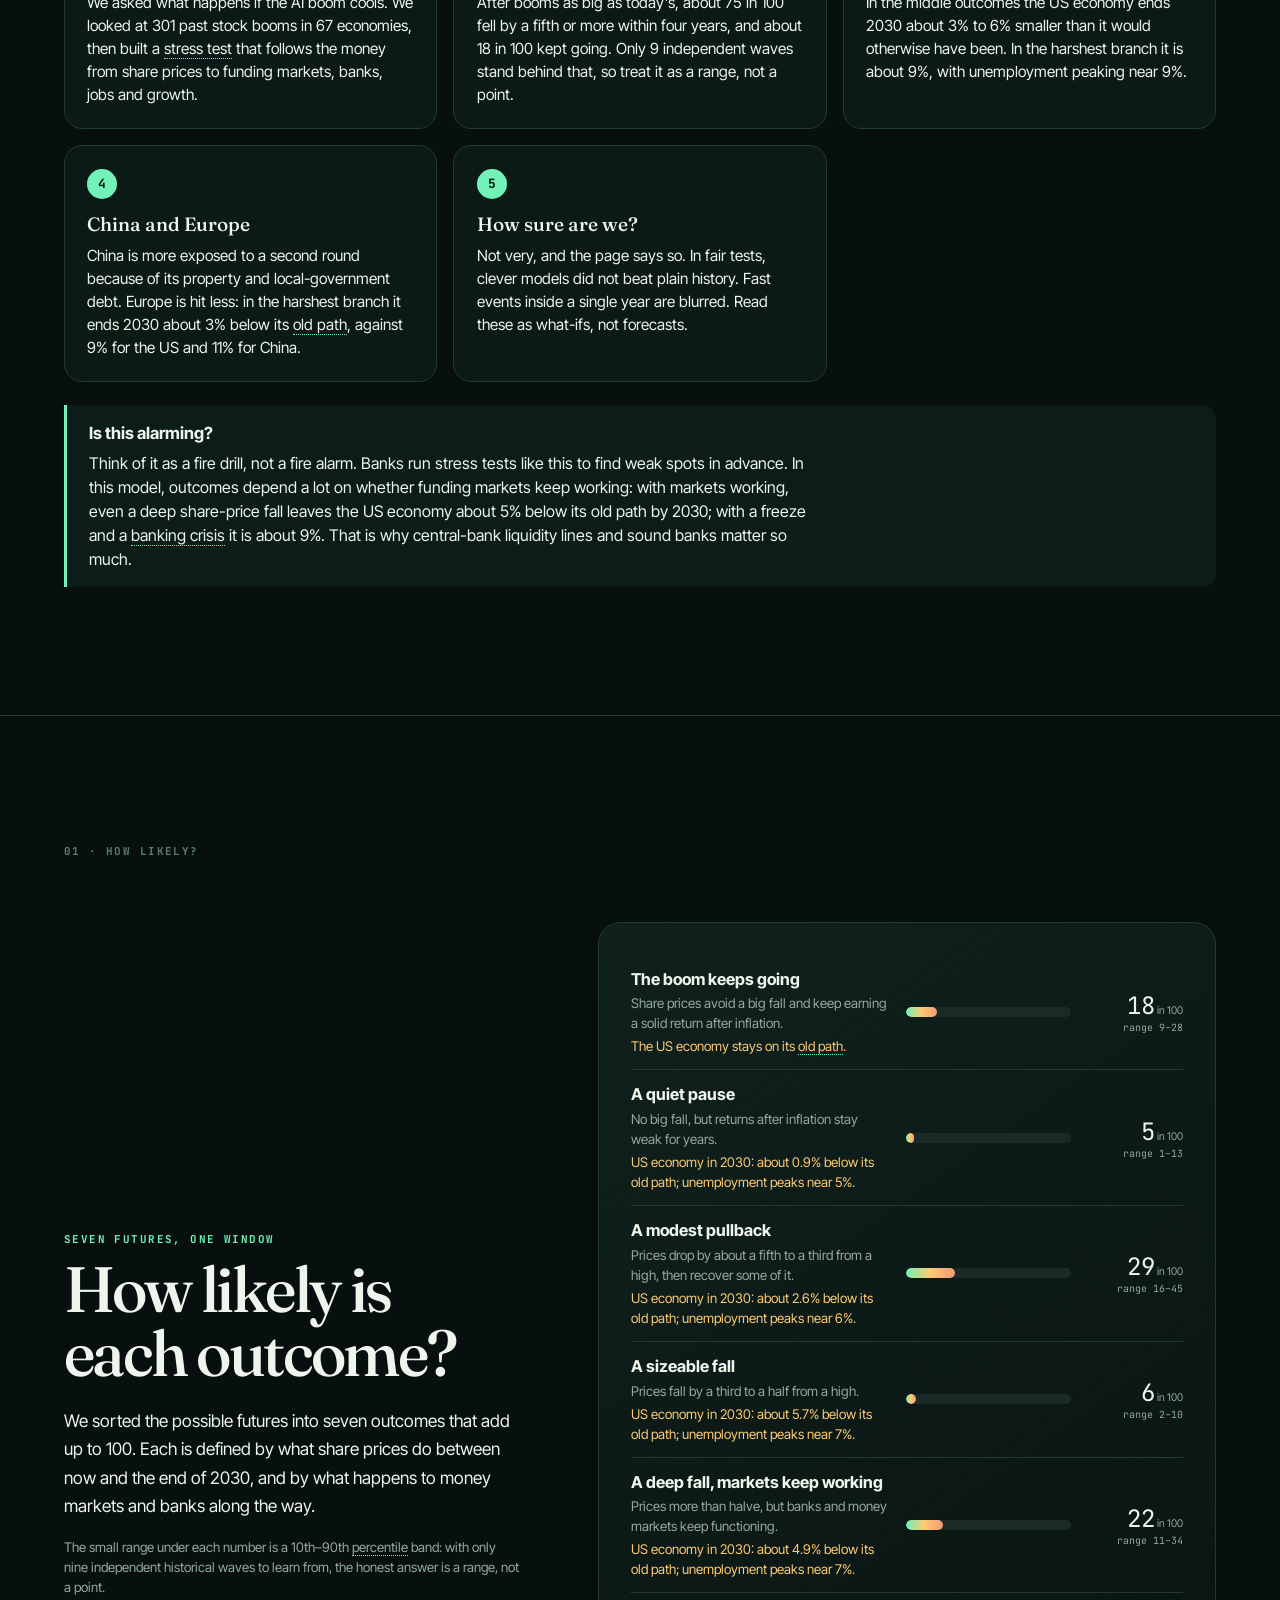
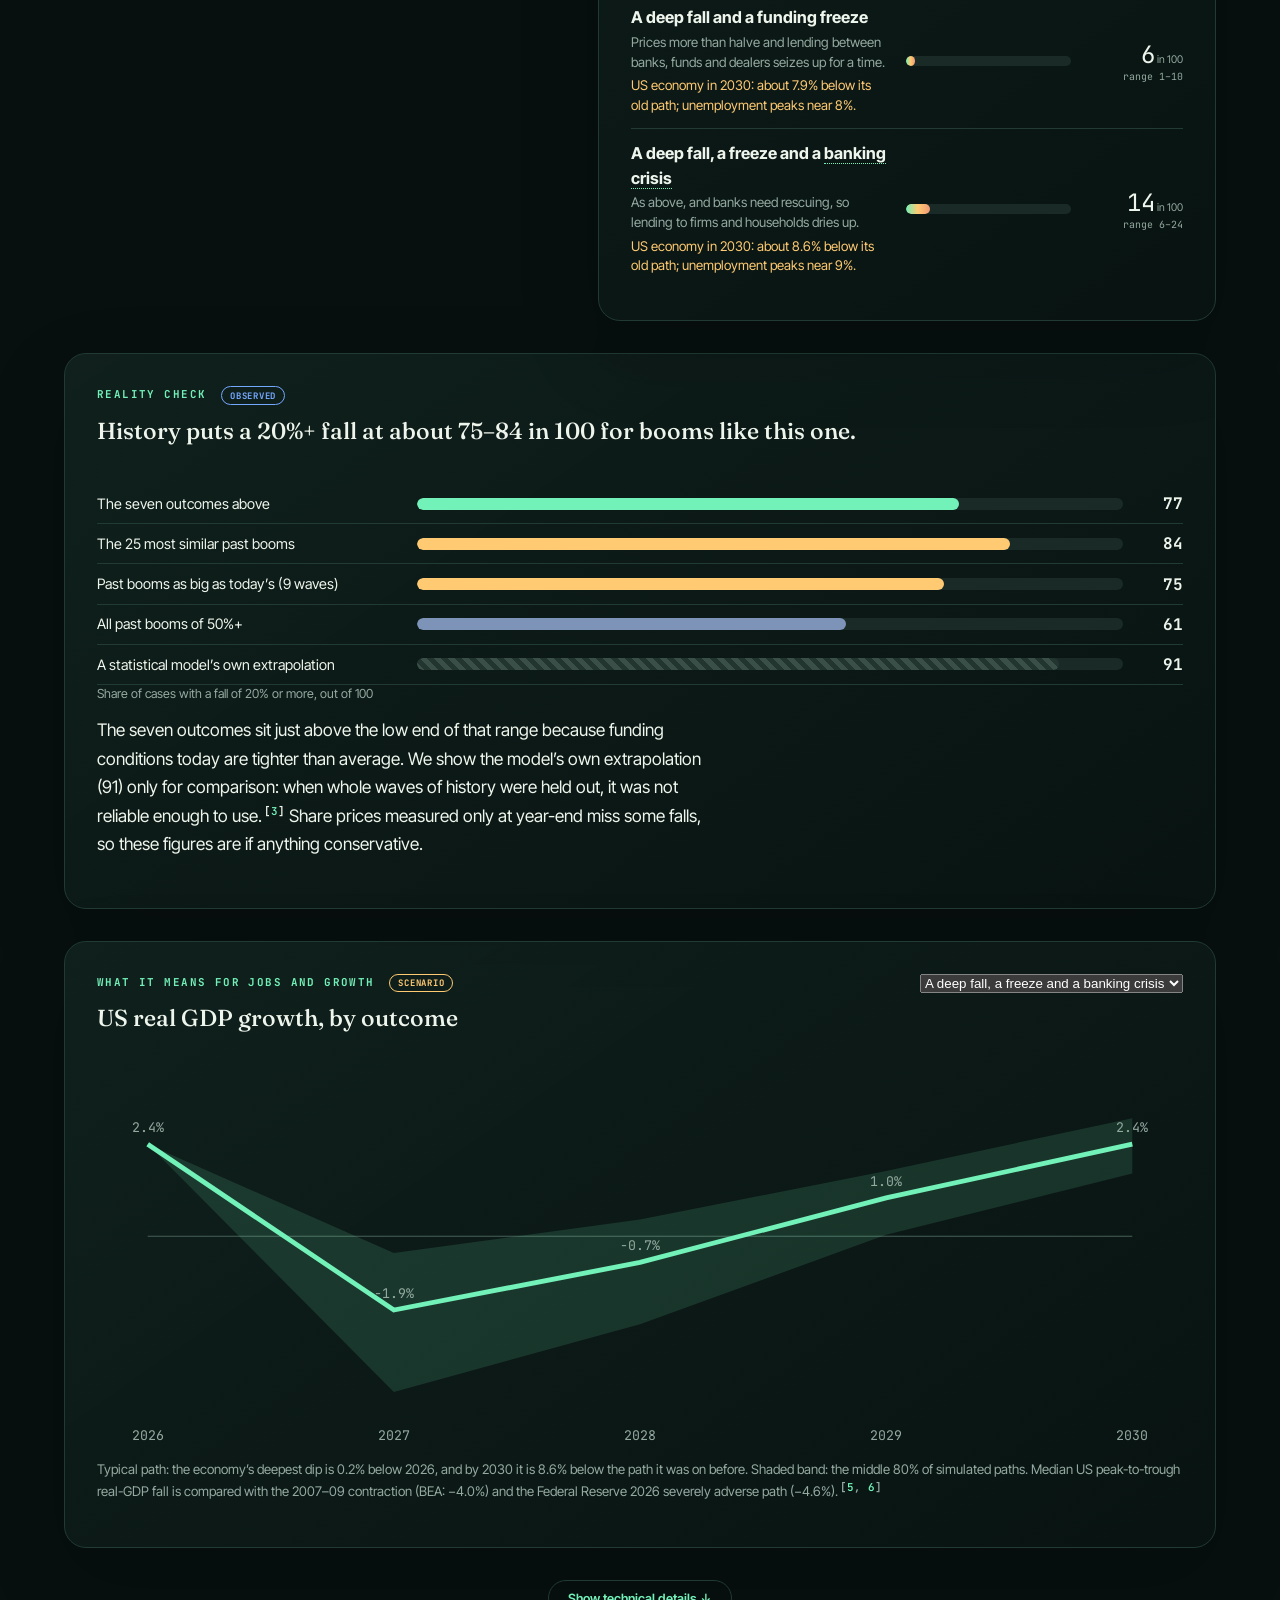
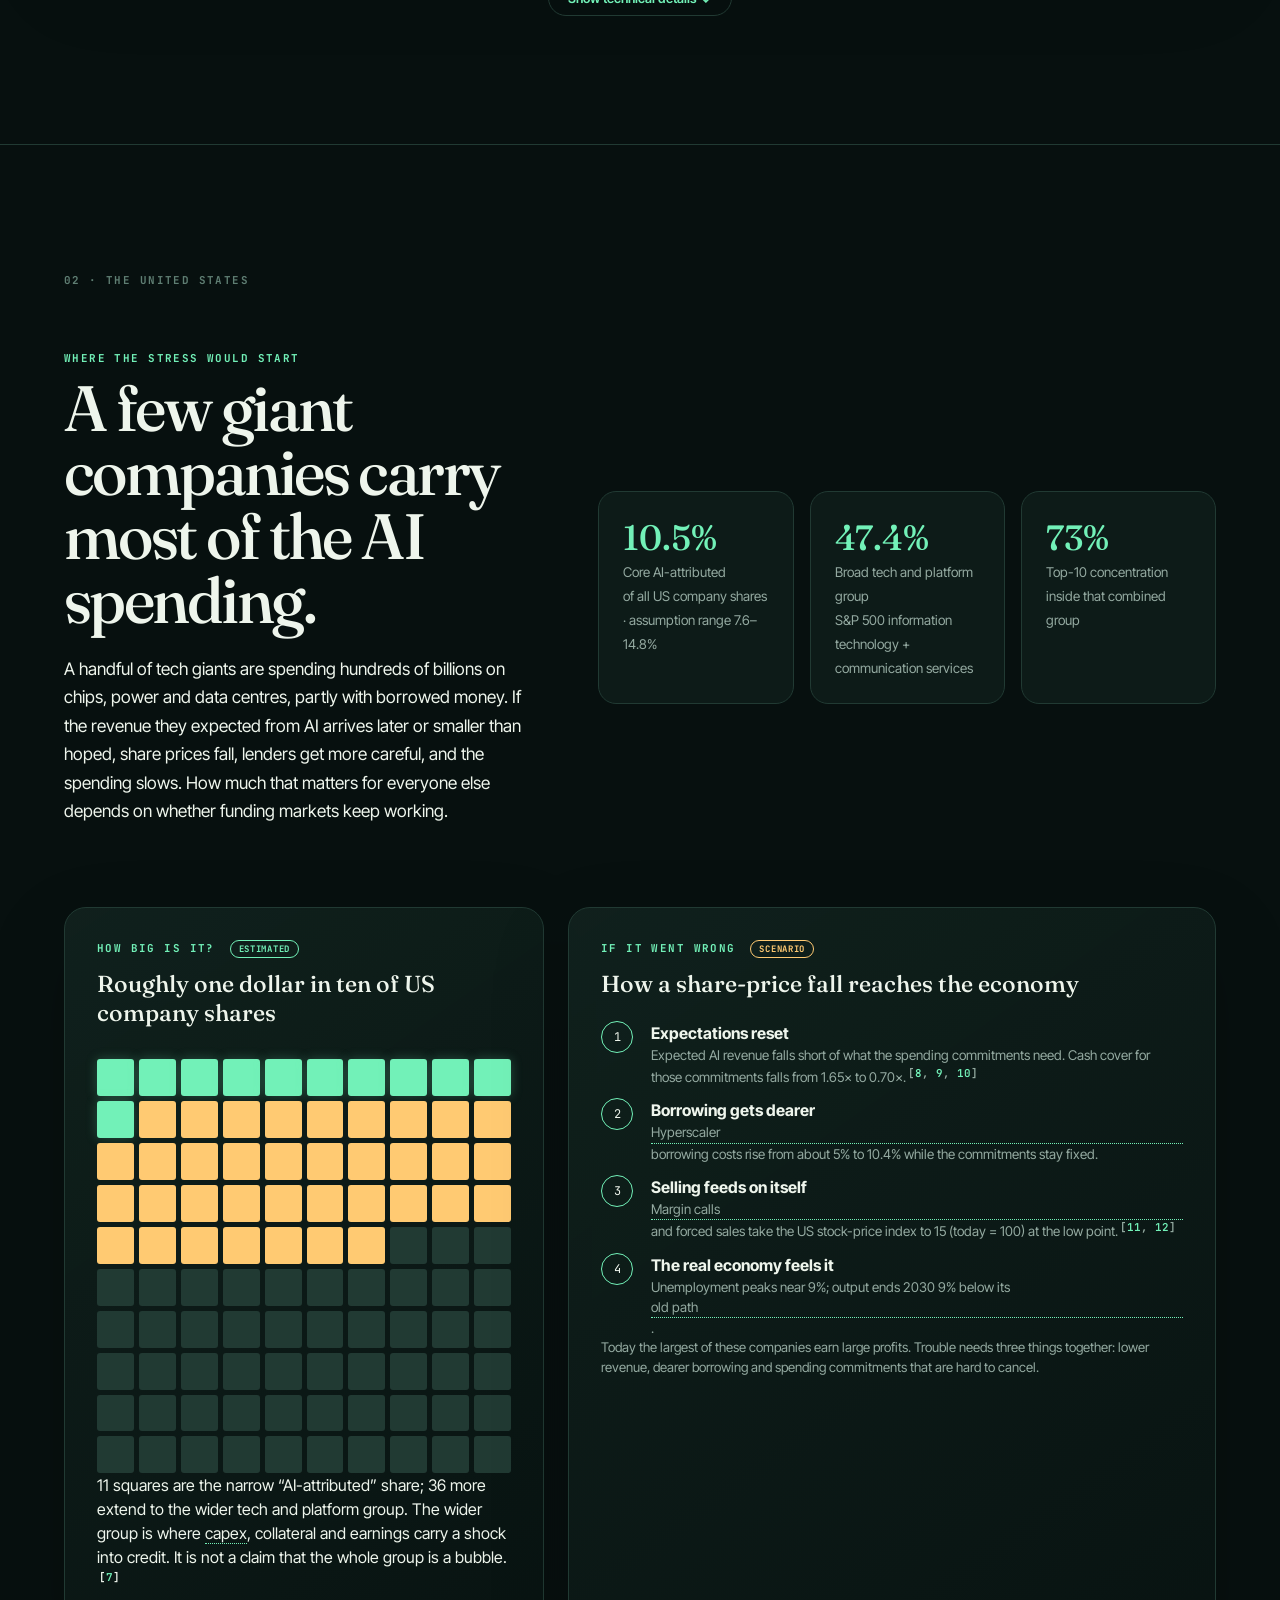
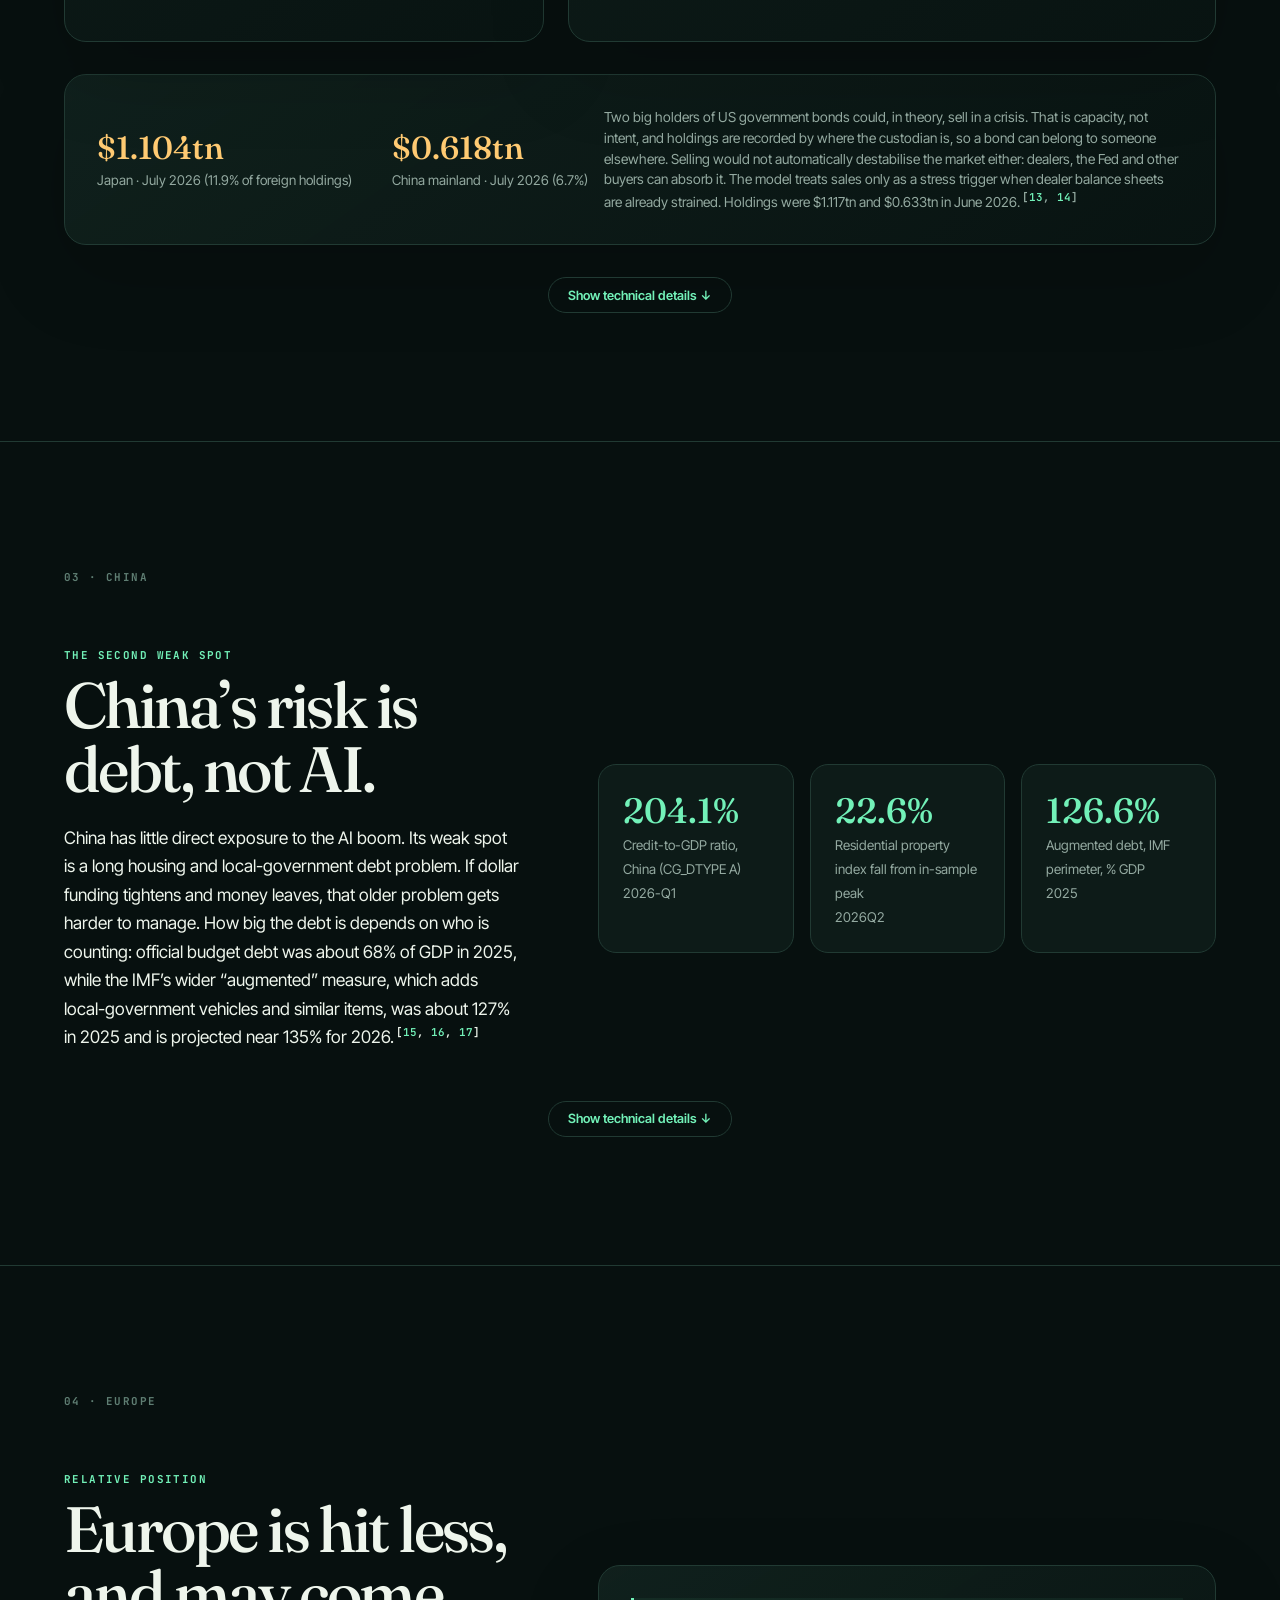
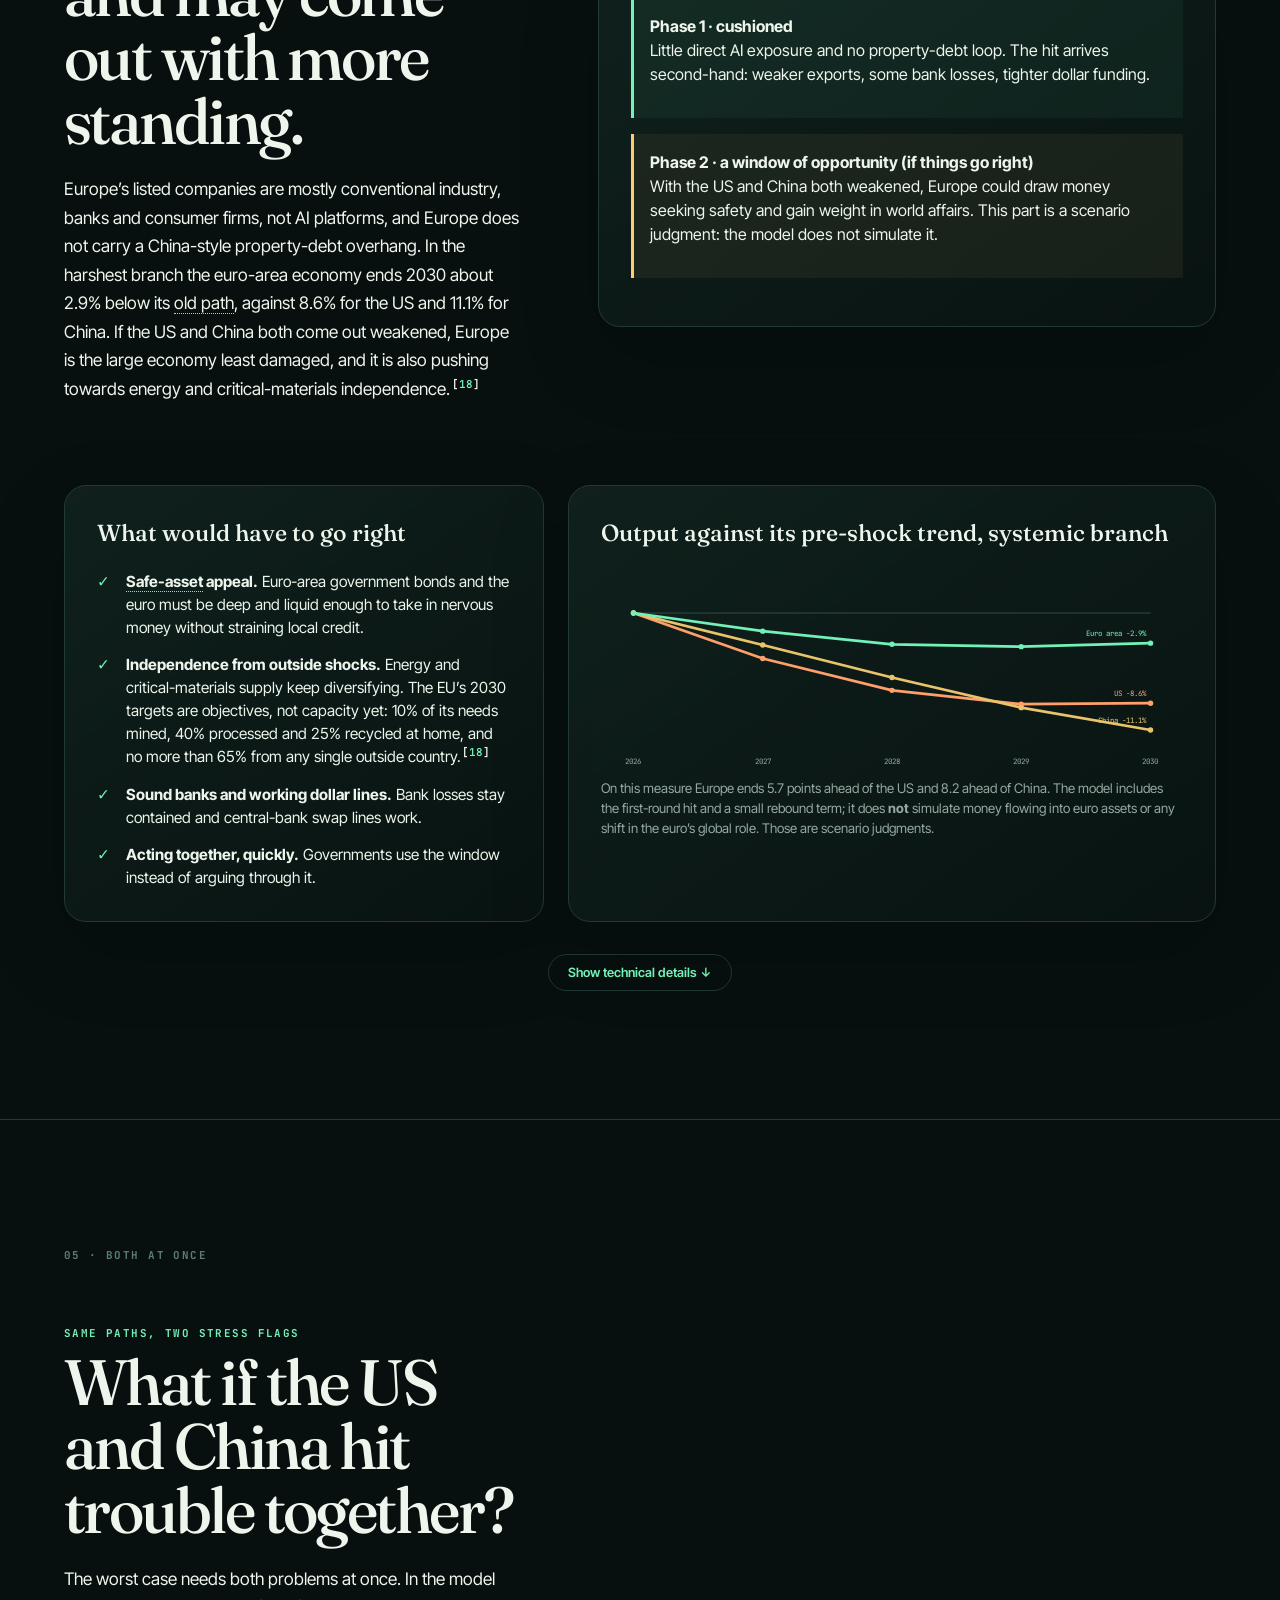
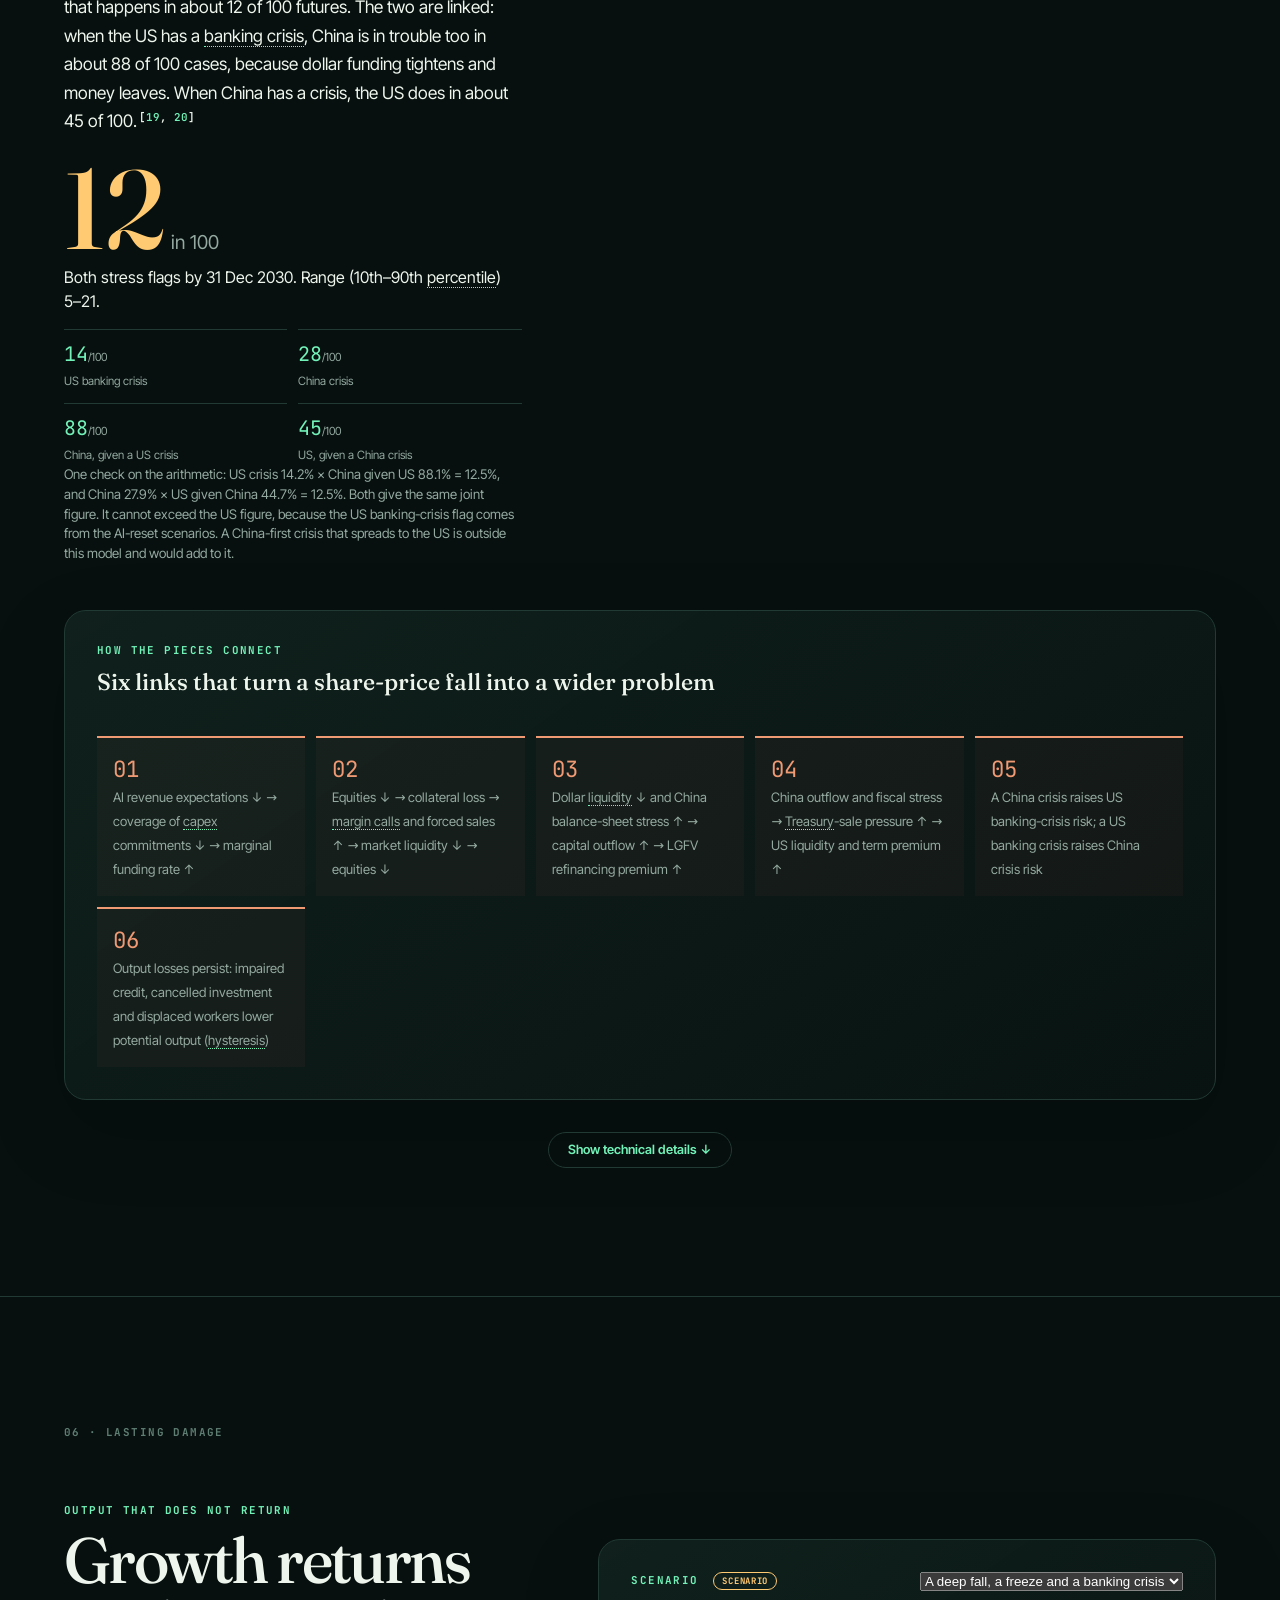
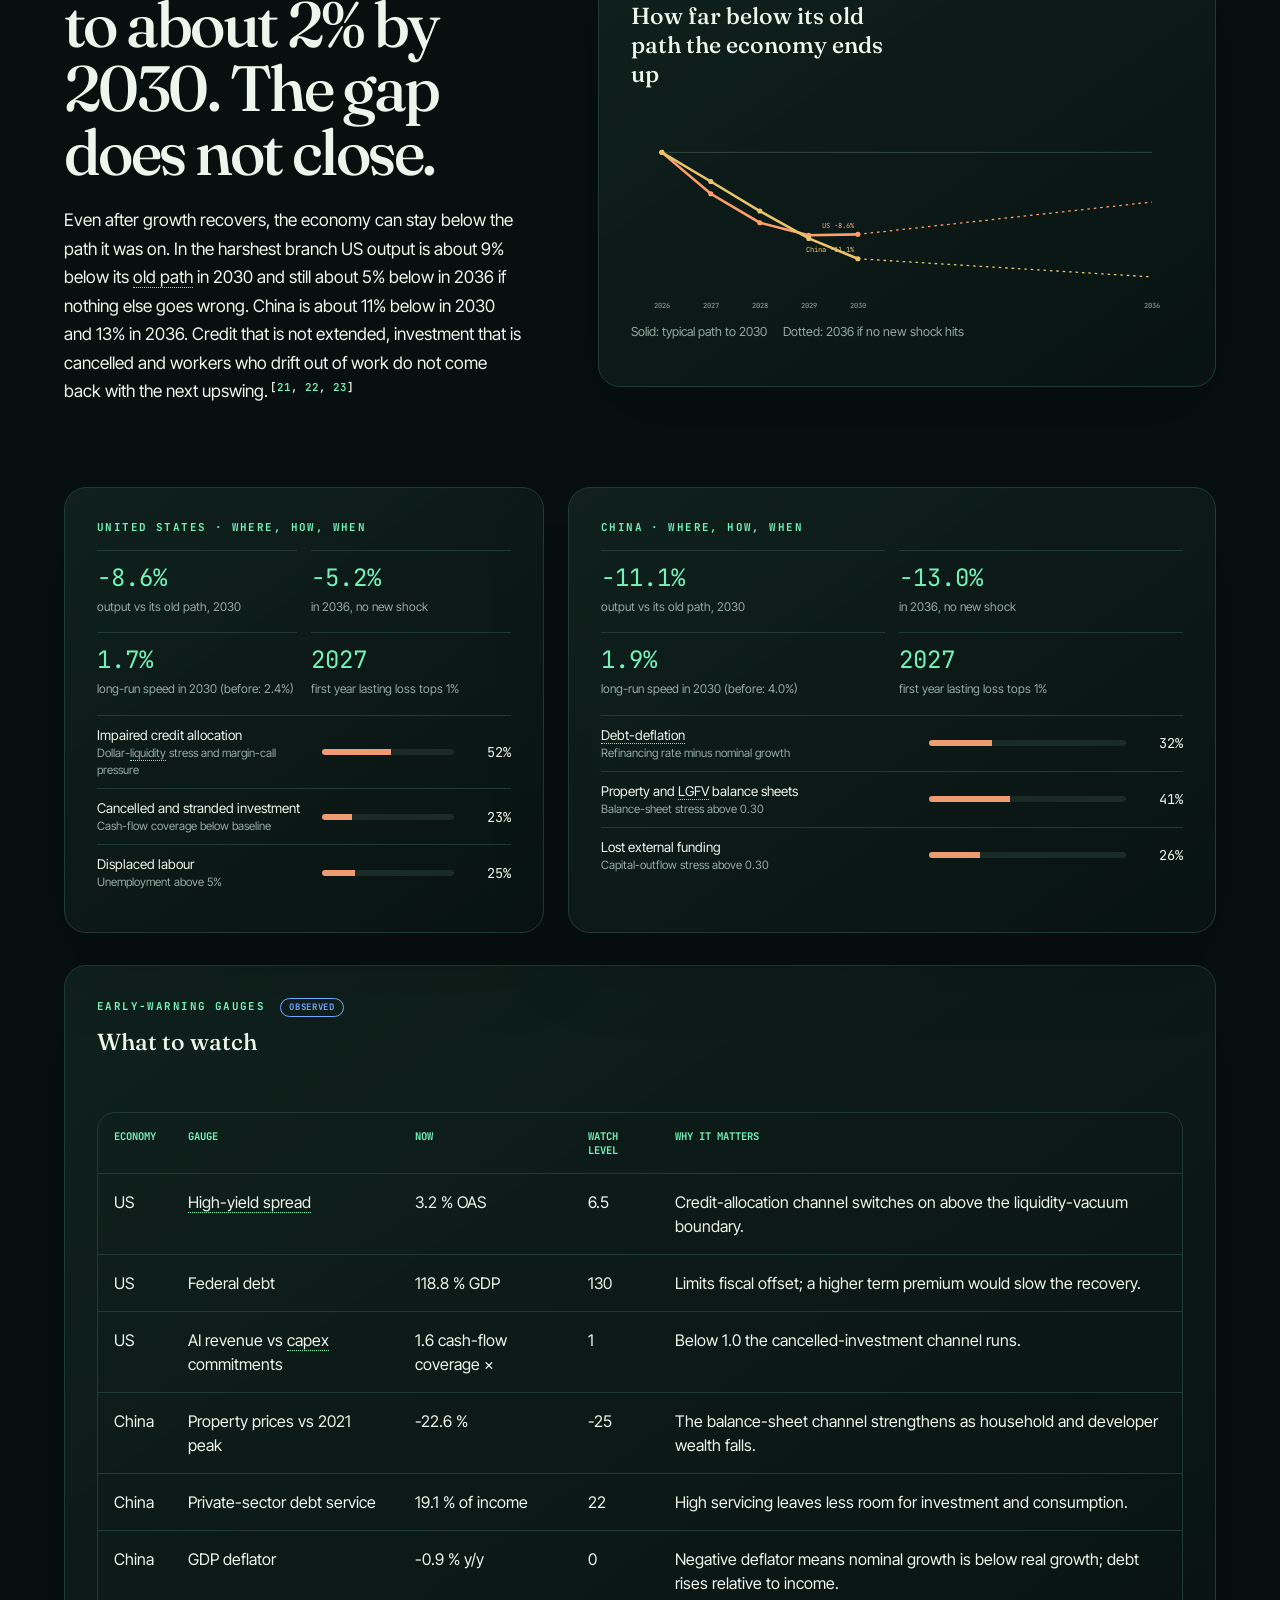
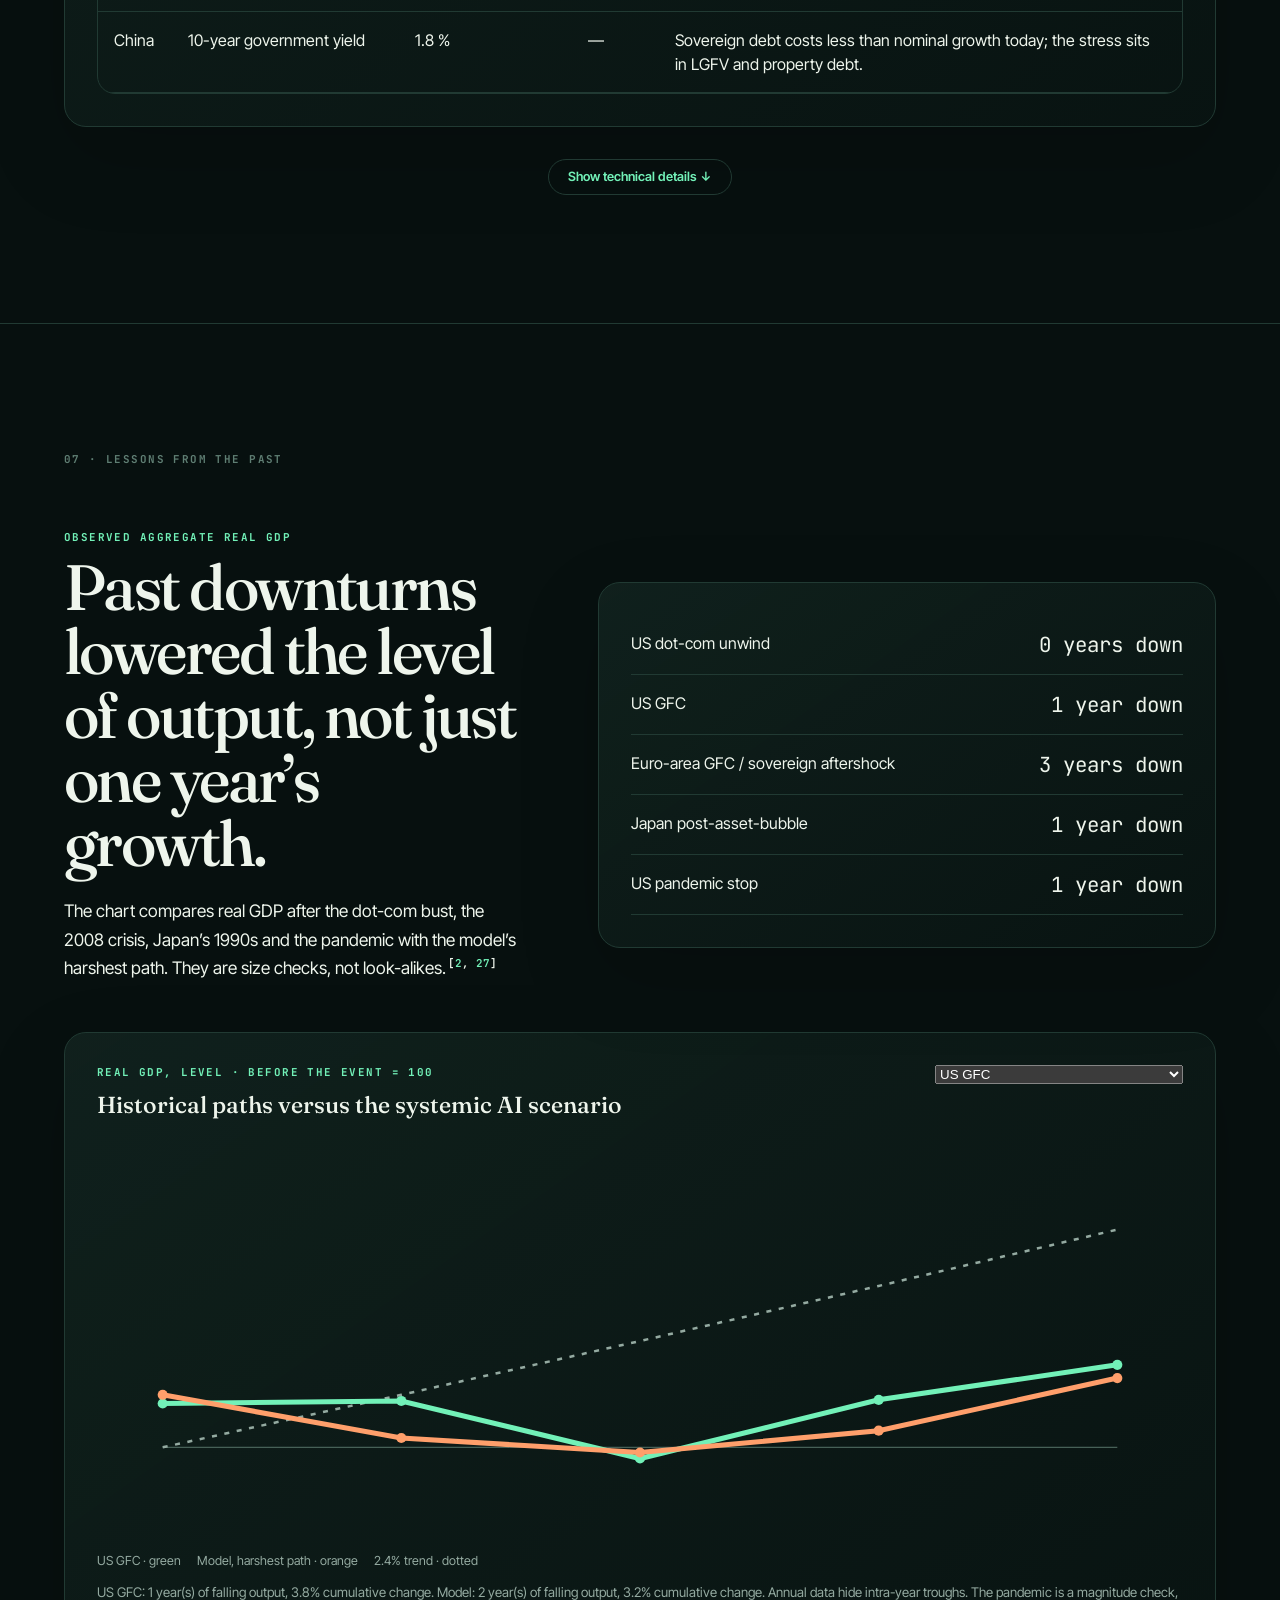
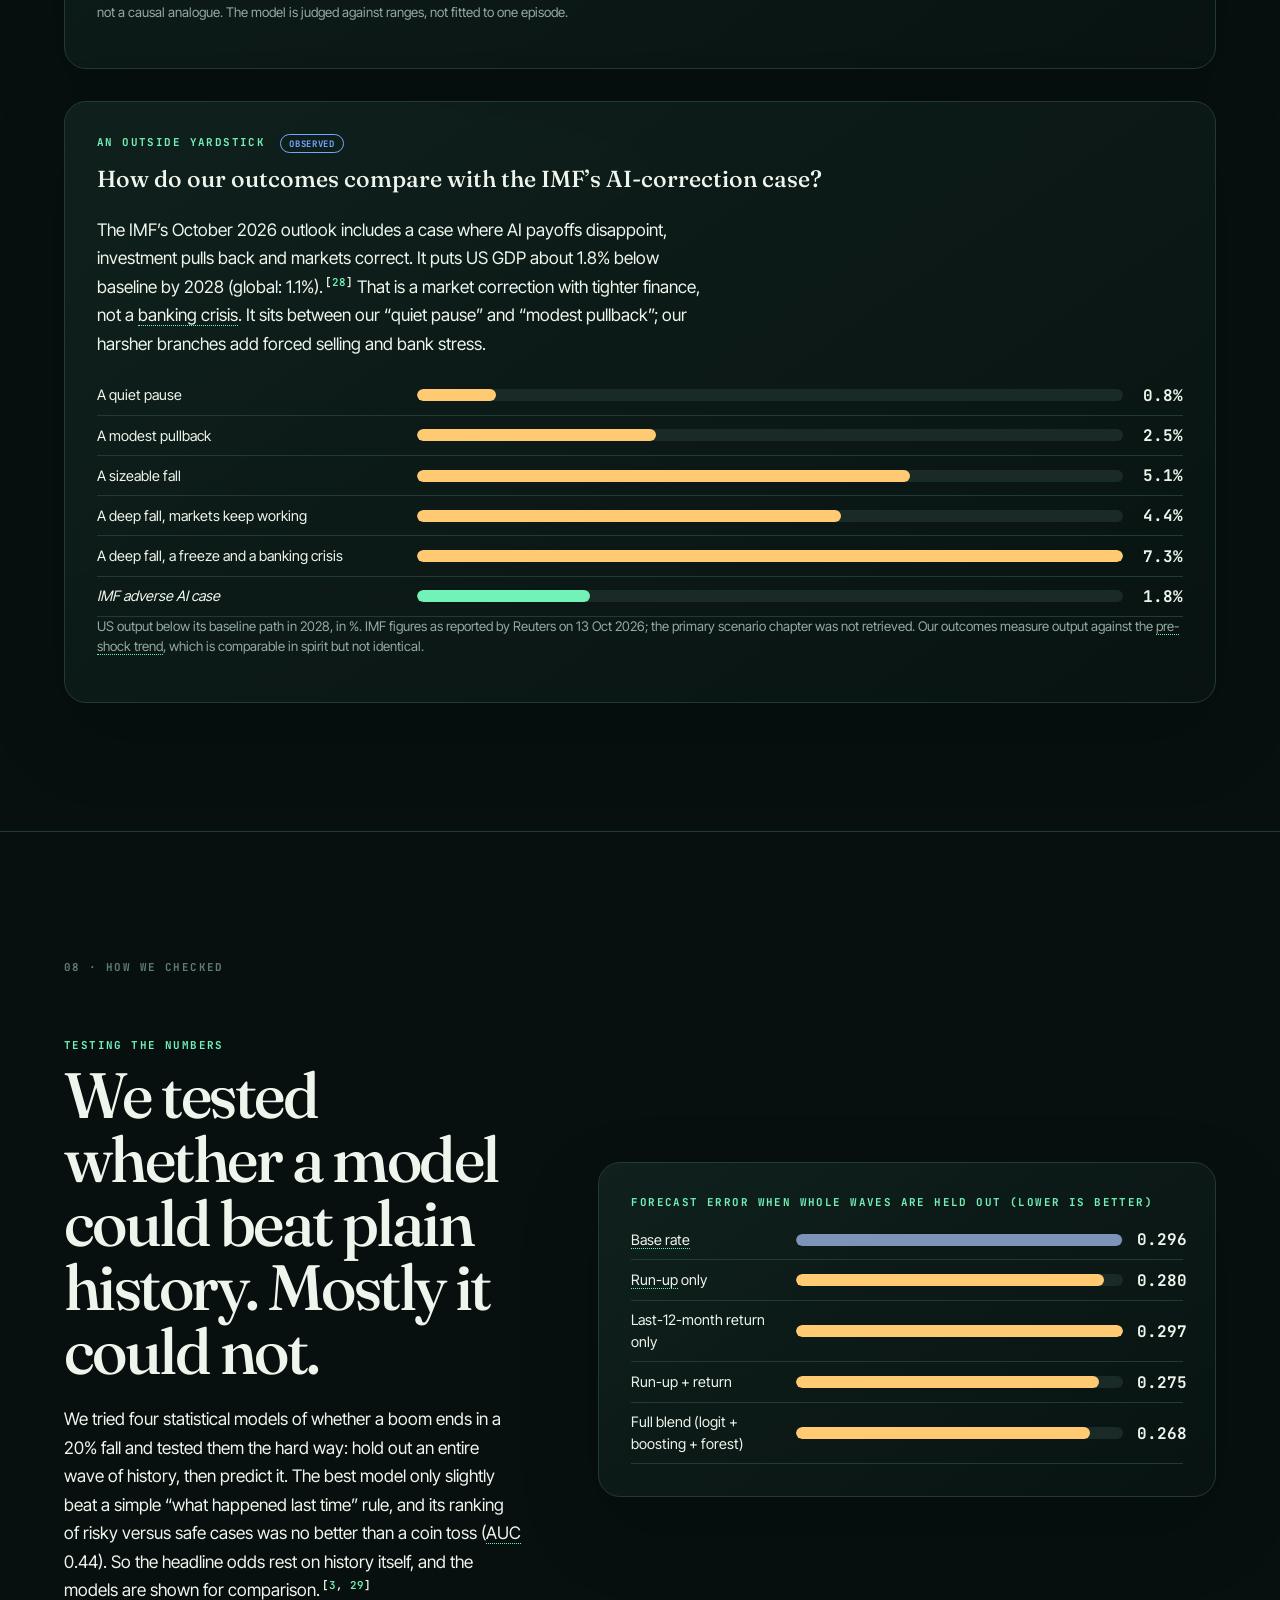
==== commit 5d0418f6: "Audit fixes and a plain-language layer Peak-to-trough crash definition; headline odds from wave-weig" ====
--- a/site/index.html
+++ b/site/index.html
@@ -1,23 +1,54 @@
-<!doctype html><html lang="en"><head><meta charset="utf-8"><meta name="viewport" content="width=device-width,initial-scale=1"><title>Fault Lines — Global Economic Futures 2026–2030</title><meta name="description" content="One model, one window to end-2030: how an AI equity reset reaches US funding, China's property debt and Europe, and how much output never comes back."><link rel="stylesheet" href="styles.css"></head><body><canvas id="field" aria-hidden="true"></canvas><header><a class="brand" href="#overview"><b>FAULT</b><span>LINES</span><i>26—30</i></a><nav aria-label="Primary"><a href="#scenarios">Odds</a><a href="#checks">History</a><a href="#us">US / AI</a><a href="#china">China</a><a href="#system">System</a><a href="#eu">Europe</a><a href="#joint">Joint crisis</a><a href="#hysteresis">Hysteresis</a><a href="#history">Crash lab</a><a href="#methodology">Method</a><a href="#references">Sources</a></nav><button id="theme" aria-label="Toggle colour theme">◐</button></header><main>
-<section id="overview" class="hero"><div class="kicker">GLOBAL ECONOMIC FUTURES · 31 OCT 2026 → 31 DEC 2030</div><h1>The AI boom is real.<br><em>So is its exit risk.</em></h1><p class="lede">One model, one window. It tracks how an AI-equity reset reaches dollar funding, China’s property debt and Europe, and how much output never comes back.</p><div class="hero-grid"><div class="dial" id="riskDial"></div><div class="hero-copy"><p class="eyebrow">Central reading</p><h2 id="heroFinding">Loading model…</h2><p id="heroDetail"></p><div class="chips" id="heroChips"></div></div></div><div class="scroll">Scroll to enter the scenario system ↓</div></section>
-<section id="scenarios" class="chapter"><div class="chapter-no">01 / PROBABILITY</div><div class="split"><div><p class="eyebrow">One window · 31 Oct 2026 – 31 Dec 2030</p><h2>Seven outcomes that sum to 100%.</h2><p>Each outcome is fixed by two measurements on annual closes: the worst fall from today’s level, and the real return to end-2030. Odds start from historical run-ups<cite data-k="wdi,jstdb"></cite>, are calibrated on held-out countries<cite data-k="roberts,platt"></cite>, then scaled by the funding regime.</p></div><div class="panel"><div id="odds"></div></div></div>
-<div class="panel wide transition"><div><p class="eyebrow">Counting method</p><h3>Independent crashes, not country rows.</h3></div><div id="transitionAudit"></div></div>
-<div class="panel wide" id="checks"><div class="panel-head"><div><p class="eyebrow">Historical crash check</p><h3 id="checkTitle">Does history support these odds?</h3></div><span class="tag">same four-year window</span></div><div class="table-wrap check-table"><table id="checkTable"></table></div><div class="check-notes" id="checkNotes"></div><div class="analog-list" id="analogList"></div></div>
-<div class="panel wide"><div class="panel-head"><div><p class="eyebrow">Conditional risk surface</p><h3 id="heatTitle">The funding regime sets the multiplier</h3></div><p>Probability of any 20%+ fall by end-2030</p></div><div class="axis-notes"><div><b>Rows · geopolitical pressure</b><span>News-based GPR index<cite data-k="gpr"></cite>: calm below the 40th percentile, tense 40–80th, crisis above the 80th.</span></div><div><b>Columns · dollar-market liquidity</b><span>Composite of spreads, reserves and market-function signals.</span></div></div><div id="heatmap"></div><div class="definition"><b>Liquidity vacuum</b><span>Market depth disappears and refinancing exists only at sharply wider spreads: high-yield spread above 6.5%, reserves below $2.5tn, or equivalent repo and Treasury dysfunction, with at least two signals active. September–October 2008 and March 2020 are the analogues<cite data-k="bp09,sss21,fred"></cite>.</span></div></div>
-<div class="panel wide"><div class="panel-head"><div><p class="eyebrow">Regime paths</p><h3>US real GDP growth, by outcome</h3></div><select id="scenarioSelect" aria-label="Scenario"></select></div><div id="fan"></div><p class="benchmark" id="benchmark"></p></div></section>
-<section id="us" class="chapter"><div class="chapter-no">02 / UNITED STATES</div><div class="split"><div><p class="eyebrow">Three denominators</p><h2>AI is 10.5% of US corporate equity. The financing channel is 47%.</h2><p>The 10.5% is model-attributed core AI exposure, not the S&amp;P 500. The 47.4% is the technology and platform complex whose capex, collateral and earnings carry a shock into credit<cite data-k="spdji"></cite>.</p></div><div class="stats" id="usStats"></div></div><div class="grid2"><div class="panel"><p class="eyebrow">Concentration map</p><h3>Narrow attribution versus broad market exposure</h3><div id="waffle"></div></div><div class="panel"><p class="eyebrow">Feedback chain · systemic branch median</p><h3>How the reset reaches the economy</h3><div class="chain" id="usChain"></div><p class="caveat">Today the largest hyperscalers are cash-generative. The break needs lower revenue, dearer funding and fixed commitments at the same time<cite data-k="aischool,jcurve"></cite>.</p></div></div><div class="panel wide treasury"><div><b>$1.117tn</b><span>Japan Treasury holdings · Jun 2026</span></div><div><b>$0.633tn</b><span>China mainland · Jun 2026</span></div><p>Holdings show sale capacity, not intent. The model counts Treasury sales only when dealer balance sheets are already strained<cite data-k="tic,cfg16"></cite>.</p></div></section>
-<section id="china" class="chapter"><div class="chapter-no">03 / CHINA</div><div class="split"><div><p class="eyebrow">Hidden structured debt</p><h2>China’s government debt is 68% of GDP officially and 127% on the IMF’s perimeter.</h2><p>Official, IMF-augmented, LGFV-bond and shadow-credit figures overlap, so the page shows ranges and never adds them<cite data-k="imfchn,bisgap"></cite>. Local-government vehicles are the weak link<cite data-k="chen,bao"></cite>.</p></div><div class="stats" id="chinaStats"></div></div><div class="panel wide"><div class="panel-head"><div><p class="eyebrow">Debt perimeter</p><h3>Observed and estimated ranges</h3></div><span class="tag">CNY bn / % GDP</span></div><div id="debtRanges"></div></div></section>
-<section id="system" class="chapter"><div class="chapter-no">04 / CONNECTED SYSTEM</div><p class="eyebrow">One shared state</p><h2>Eight variables move together, every year.</h2><p class="lede">AI revenue expectations, capex coverage, funding cost, margin calls, dollar liquidity, Treasury sales, China outflows and LGFV refinancing update one another until they settle, once per simulated year<cite data-k="bp09,km97,bs14"></cite>.</p><div class="panel wide"><div class="panel-head"><div><p class="eyebrow">Median path</p><h3>From revenue reset to cross-border funding stress</h3></div><select id="systemSelect" aria-label="Connected scenario"></select></div><div class="system-grid" id="systemGrid"></div></div><div class="loop" id="feedbackLoops"></div></section>
-<section id="eu" class="chapter"><div class="chapter-no">05 / EUROPE</div><div class="split"><div><p class="eyebrow">Sequence matters</p><h2>Europe does not win the crash. It may win the reallocation.</h2><p>A US and China shock first hits exports, banks, dollar funding<cite data-k="bruno,du18"></cite> and demand. Relative gains arrive later, and only if Europe turns cheaper assets, compute and talent into capacity.</p></div><div class="panel"><div class="verdict"><b>Acute phase · loses</b><p>Trade and credit contract; bank and market losses tighten finance.</p></div><div class="verdict good"><b>Recovery phase · conditional upside</b><p>Lower direct AI concentration, inward capital, CRMA projects and cheaper compute can lift relative performance.</p></div></div></div><div class="grid2"><div class="panel"><h3>What must go right</h3><ul><li>Bank losses stay contained and dollar swap lines work.</li><li>Permitting and capital markets turn inflows into investment.</li><li>CRMA extraction, refining and recycling reach scale.</li><li>Energy costs and fragmentation do not erase the advantage.</li></ul></div><div class="panel"><h3>Severe branch: annual real GDP growth</h3><div id="euCompare"></div><p class="caveat" id="euNote"></p></div></div></section>
-<section id="contagion" class="chapter"><div class="chapter-no">06 / TRANSMISSION</div><div class="split"><div><p class="eyebrow">Dollar funding</p><h2>Equities start the crisis. Funding links spread it.</h2><p>The network separates the valuation reset from credit, repo, dollar funding, European banks, the franc, Japan carry and China property<cite data-k="bruno,du18,cfg16"></cite>.</p></div><div class="panel network"><svg id="network" viewBox="0 0 900 500" role="img" aria-label="Contagion network"></svg></div></div></section>
-<section id="joint" class="chapter"><div class="chapter-no">07 / JOINT CRISIS</div><div class="split"><div><p class="eyebrow">Same paths, two crisis flags</p><h2>When do the US and China break together?</h2><p id="jointText"></p><div id="jointStat"></div><div class="joint-marginals" id="jointMarginals"></div></div><div class="panel"><p class="eyebrow">Model-generated reverse stress</p><h3>China property loss × US high-yield spread</h3><p class="caveat">Conditional on an AI revenue-expectation reset. Every cell is simulated; rows and columns are measured quantities.</p><div class="frontier-wrap"><div class="frontier-y">China property decline from peak</div><div><div id="frontier"></div><div class="frontier-x">US high-yield OAS (%) →</div></div></div></div></div><div class="thresholds" id="thresholds"></div></section>
-<section id="hysteresis" class="chapter"><div class="chapter-no">08 / HYSTERESIS</div><div class="split"><div><p class="eyebrow">Output that does not return</p><h2 id="hystTitle">The recession ends. The lost output stays.</h2><p id="hystLede"></p></div><div class="panel"><div class="panel-head"><div><p class="eyebrow">Scenario</p><h3>Output versus pre-shock trend</h3></div><select id="hystSelect" aria-label="Hysteresis scenario"></select></div><div id="hystChart"></div><p class="legend" id="hystLegend"></p></div></div>
+<!doctype html><html lang="en"><head><meta charset="utf-8"><meta name="viewport" content="width=device-width,initial-scale=1"><title>Fault Lines — A stress test of the world economy to 2030</title><meta name="description" content="A plain-English stress test: what if the AI boom cools? How the US, China and Europe could fare to 2030, with the evidence, methods and sources open for anyone to check."><link rel="stylesheet" href="styles.css"></head><body class="simple"><canvas id="field" aria-hidden="true"></canvas>
+<header><a class="brand" href="#overview"><b>FAULT</b><span>LINES</span><i>26—30</i></a><nav aria-label="Primary"><a href="#short">Summary</a><a href="#scenarios">Odds</a><a href="#us">US</a><a href="#china">China</a><a href="#europe">Europe</a><a href="#joint">Both</a><a href="#hysteresis">Lasting damage</a><a href="#evidence">How we checked</a><a href="#glossary">Glossary</a><a href="#references">Sources</a></nav><div class="modes" role="group" aria-label="Reading level"><button id="modeSimple" aria-pressed="true">Simple</button><button id="modeDetail" aria-pressed="false">Detailed</button></div><button id="theme" aria-label="Toggle colour theme">◐</button></header>
+<main>
+<noscript><div class="noscript">This page draws its charts with JavaScript. All numbers are also available as plain tables on the <a href="tables.html">static tables page</a> and as downloadable files as <a href="tables.html#downloads">downloadable files</a>.</div></noscript>
+<section id="overview" class="hero"><div class="kicker">A STRESS TEST · UPDATED 15 OCT 2026 · LOOKS AHEAD TO 31 DEC 2030</div><h1>What if the AI boom <em>cools</em>?</h1><p class="lede">A plain-English look at how the US, China and Europe could fare to 2030, built from 150 years of market history. It is a what-if exercise, not a prediction that anything will happen.</p>
+<div class="hero-grid"><div class="dots-panel"><p class="eyebrow">100 possible futures</p><div id="dots" class="dots" role="img" aria-label="One hundred dots showing how many futures fall into each outcome"></div><div id="dotsLegend" class="dots-legend"></div></div><div class="hero-copy"><p class="eyebrow">The central finding</p><h2 id="heroFinding">Loading…</h2><p id="heroDetail" class="plain"></p><div class="stamp" id="stamp"></div></div></div>
+<div class="guide"><div><b>How to read this page</b><span>Start with the short version. Dotted words show a plain definition when you tap or hover. Switch to <em>Detailed</em> at the top for tables, tests and methods.</span></div><div class="tags"><span class="kind k-obs">Observed</span><i>measured data</i><span class="kind k-est">Estimated</span><i>worked out by a model</i><span class="kind k-scn">Scenario</span><i>a what-if, not a forecast</i></div></div></section>
+
+<section id="short" class="chapter tight"><p class="eyebrow">The short version</p><h2>Five things to know</h2><div class="short-grid" id="shortGrid"></div><div class="calm"><b>Is this alarming?</b><p id="calmText"></p></div></section>
+
+<section id="scenarios" class="chapter"><div class="chapter-no">01 · HOW LIKELY?</div><div class="split"><div><p class="eyebrow">Seven futures, one window</p><h2>How likely is each outcome?</h2><p class="plain">We sorted the possible futures into seven outcomes that add up to 100. Each is defined by what share prices do between now and the end of 2030, and by what happens to money markets and banks along the way. <span class="expert-inline">Odds are anchored in what happened after comparable booms, then adjusted for today’s funding conditions.</span></p><p class="caveat">The small range under each number is a 10th–90th percentile band: with only nine independent historical waves to learn from, the honest answer is a range, not a point.</p></div><div class="panel"><div id="odds"></div></div></div>
+<div class="panel wide" id="checks"><div class="panel-head"><div><p class="eyebrow">Reality check <span class="kind k-obs">Observed</span></p><h3 id="checkTitle">Does history agree?</h3></div></div><div id="checkBars" class="check-bars"></div><p class="plain" id="checkPlain"></p>
+<div class="expert"><div class="table-wrap check-table"><table id="checkTable"></table></div><div class="check-notes" id="checkNotes"></div><div class="analog-list" id="analogList"></div></div></div>
+<div class="panel wide expert transition"><div><p class="eyebrow">Counting method</p><h3>Independent waves, not country rows.</h3></div><div id="transitionAudit"></div></div>
+<div class="panel wide expert"><div class="panel-head"><div><p class="eyebrow">Funding conditions <span class="kind k-est">Estimated</span></p><h3 id="heatTitle">The funding regime sets the multiplier</h3></div><p>Probability of a 20%+ fall by end-2030</p></div><div class="axis-notes"><div><b>Rows · geopolitical pressure</b><span>News-based GPR index: calm below the 40th percentile, tense 40–80th, crisis above the 80th.</span></div><div><b>Columns · dollar-market liquidity</b><span>Composite of spreads, reserves and market-function signals.</span></div></div><div id="heatmap"></div><div class="definition"><b>Liquidity vacuum</b><span>Market depth disappears and refinancing exists only at sharply wider spreads: high-yield spread above 6.5%, reserves below $2.5tn, or equivalent repo and Treasury dysfunction, with at least two signals active. September–October 2008 and March 2020 are the analogues.</span></div></div>
+<div class="panel wide"><div class="panel-head"><div><p class="eyebrow">What it means for jobs and growth <span class="kind k-scn">Scenario</span></p><h3>US real GDP growth, by outcome</h3></div><select id="scenarioSelect" aria-label="Scenario"></select></div><div id="fan"></div><p class="benchmark" id="benchmark"></p></div><button class="more-btn" data-more>Show technical details ↓</button></section>
+
+<section id="us" class="chapter"><div class="chapter-no">02 · THE UNITED STATES</div><div class="split"><div><p class="eyebrow">Where the stress would start</p><h2>A few giant companies carry most of the AI spending.</h2><p class="plain">A handful of tech giants are spending hundreds of billions on chips, power and data centres, partly with borrowed money. If the revenue they expected from AI arrives later or smaller than hoped, share prices fall, lenders get more careful, and the spending slows. How much that matters for everyone else depends on whether funding markets keep working.</p></div><div class="stats" id="usStats"></div></div>
+<div class="grid2"><div class="panel"><p class="eyebrow">How big is it? <span class="kind k-est">Estimated</span></p><h3>Roughly one dollar in ten of US company shares</h3><div id="waffle"></div><div class="expert" id="exposure"></div></div><div class="panel"><p class="eyebrow">If it went wrong <span class="kind k-scn">Scenario</span></p><h3>How a share-price fall reaches the economy</h3><div class="chain" id="usChain"></div><p class="caveat">Today the largest of these companies earn large profits. Trouble needs three things together: lower revenue, dearer borrowing and spending commitments that are hard to cancel.</p></div></div>
+<div class="panel wide treasury"><div id="treasury"></div><p id="treasuryNote"></p></div><button class="more-btn" data-more>Show technical details ↓</button></section>
+
+<section id="china" class="chapter"><div class="chapter-no">03 · CHINA</div><div class="split"><div><p class="eyebrow">The second weak spot</p><h2>China’s risk is debt, not AI.</h2><p class="plain">China has little direct exposure to the AI boom. Its weak spot is a long housing and local-government debt problem. If dollar funding tightens and money leaves, that older problem gets harder to manage. How big the debt is depends on who is counting: <span id="chinaDebtLine"></span></p></div><div class="stats" id="chinaStats"></div></div><div class="panel wide expert"><div class="panel-head"><div><p class="eyebrow">Debt perimeter <span class="kind k-obs">Observed</span></p><h3>Observed and estimated ranges</h3></div><span class="tag">CNY bn / % GDP</span></div><div id="debtRanges"></div></div><button class="more-btn" data-more>Show technical details ↓</button></section>
+
+<section id="europe" class="chapter"><div class="chapter-no">04 · EUROPE</div><div class="split"><div><p class="eyebrow">Relative position</p><h2>Europe is hit less, and may come out with more standing.</h2><p class="plain" id="euLede"></p></div><div class="panel"><div class="verdict good"><b>Phase 1 · cushioned</b><p>Little direct AI exposure and no property-debt loop. The hit arrives second-hand: weaker exports, some bank losses, tighter dollar funding.</p></div><div class="verdict warm"><b>Phase 2 · a window of opportunity (if things go right)</b><p>With the US and China both weakened, Europe could draw money seeking safety and gain weight in world affairs. This part is a scenario judgment: the model does not simulate it.</p></div></div></div>
+<div class="grid2"><div class="panel"><h3>What would have to go right</h3><ul class="ticks"><li><b>Safe-asset appeal.</b> Euro-area government bonds and the euro must be deep and liquid enough to take in nervous money without straining local credit.</li><li><b>Independence from outside shocks.</b> Energy and critical-materials supply keep diversifying. The EU’s 2030 targets are objectives, not capacity yet: 10% of its needs mined, 40% processed and 25% recycled at home, and no more than 65% from any single outside country.<cite data-k="crma"></cite></li><li><b>Sound banks and working dollar lines.</b> Bank losses stay contained and central-bank swap lines work.</li><li><b>Acting together, quickly.</b> Governments use the window instead of arguing through it.</li></ul></div><div class="panel"><h3>Output against its pre-shock trend, systemic branch</h3><div id="euCompare"></div><p class="caveat" id="euNote"></p></div></div><button class="more-btn" data-more>Show technical details ↓</button></section>
+
+<section id="joint" class="chapter"><div class="chapter-no">05 · BOTH AT ONCE</div><div class="split"><div><p class="eyebrow">Same paths, two stress flags</p><h2>What if the US and China hit trouble together?</h2><p class="plain" id="jointText"></p><div id="jointStat"></div><div class="joint-marginals" id="jointMarginals"></div><p class="caveat" id="jointNote"></p></div><div class="panel expert"><p class="eyebrow">Stress map <span class="kind k-scn">Scenario</span></p><h3>China property loss × US high-yield spread</h3><p class="caveat">Conditional on an AI revenue-expectation reset. Every cell is simulated; rows and columns are measured quantities.</p><div class="frontier-wrap"><div class="frontier-y">China property decline from peak</div><div><div id="frontier"></div><div class="frontier-x">US high-yield OAS (%) →</div></div></div></div></div><div class="thresholds expert" id="thresholds"></div><div class="panel wide expert"><div id="connections"></div></div><div class="panel wide"><div class="panel-head"><div><p class="eyebrow">How the pieces connect</p><h3>Six links that turn a share-price fall into a wider problem</h3></div></div><div class="loop" id="feedbackLoops"></div></div>
+<div class="panel wide expert"><div class="panel-head"><div><p class="eyebrow">Median path</p><h3>From revenue reset to cross-border funding stress</h3></div><select id="systemSelect" aria-label="Connected scenario"></select></div><div class="system-grid" id="systemGrid"></div></div><div class="panel wide expert network"><svg id="network" viewBox="0 0 900 500" role="img" aria-label="Contagion network"></svg></div><button class="more-btn" data-more>Show technical details ↓</button></section>
+
+<section id="hysteresis" class="chapter"><div class="chapter-no">06 · LASTING DAMAGE</div><div class="split"><div><p class="eyebrow">Output that does not return</p><h2 id="hystTitle">The downturn ends. Some of the loss stays.</h2><p class="plain" id="hystLede"></p></div><div class="panel"><div class="panel-head"><div><p class="eyebrow">Scenario <span class="kind k-scn">Scenario</span></p><h3>How far below its old path the economy ends up</h3></div><select id="hystSelect" aria-label="Hysteresis scenario"></select></div><div id="hystChart"></div><p class="legend" id="hystLegend"></p></div></div>
 <div class="grid2 hyst-cards"><div class="panel"><p class="eyebrow">United States · where, how, when</p><div class="hyst-stats" id="hystUS"></div><div id="hystUSChannels" class="channels"></div></div><div class="panel"><p class="eyebrow">China · where, how, when</p><div class="hyst-stats" id="hystCN"></div><div id="hystCNChannels" class="channels"></div></div></div>
-<div class="grid2"><div class="panel"><p class="eyebrow">History check</p><h3 id="hystValTitle">Model against 52 comparable crises</h3><div id="hystVal"></div><p class="caveat" id="hystValNote"></p></div><div class="panel"><p class="eyebrow">The Japan test</p><h3>Damage shows up late: 2% at year four, 16% at year ten.</h3><div id="japanChart"></div><p class="caveat" id="japanNote"></p></div></div>
-<div class="panel wide"><div class="panel-head"><div><p class="eyebrow">Early-warning gauges</p><h3>What to watch for hysteresis</h3></div></div><div class="table-wrap"><table id="hystIndicators"></table></div></div></section>
-<section id="history" class="chapter"><div class="chapter-no">09 / CRASH LAB</div><div class="split"><div><p class="eyebrow">Observed aggregate real GDP</p><h2>Crises break levels, not just one year.</h2><p>Aggregate real GDP in the dot-com bust, the GFC, Japan after 1989 and the pandemic, against the model’s systemic path. They are magnitude checks, not interchangeable causes<cite data-k="wdi,bern12"></cite>.</p></div><div class="panel"><div id="historySummary"></div></div></div><div class="panel wide"><div class="panel-head"><div><p class="eyebrow">Chained real-GDP level · pre-event = 100</p><h3>Historical paths versus the systemic AI scenario</h3></div><select id="historySelect" aria-label="Historical comparison"></select></div><div id="historyChart"></div><p class="benchmark" id="historyNote"></p></div></section>
-<section id="countries" class="chapter"><div class="chapter-no">10 / COMPARABLE BASELINE</div><p class="eyebrow">Same columns for every region</p><h2>Four balance sheets. One comparison frame.</h2><div class="table-wrap"><table><thead><tr><th>Region</th><th>2025 growth</th><th>Public debt/GDP</th><th>Private credit/GDP</th><th>Policy rate</th><th>Direct exposure</th><th>Shock role</th></tr></thead><tbody id="countryGrid"></tbody></table></div><p class="caveat">Public-debt perimeters differ; “n/a” means no comparable value was used. Direct exposure is qualitative because identical attribution data do not exist across regions.</p></section>
-<section id="methodology" class="chapter"><div class="chapter-no">11 / METHODOLOGY</div><div class="split"><div><p class="eyebrow">Every model, every parameter</p><h2>What was taken, and how each number was set.</h2><p>Each parameter carries one of five statuses. Anything marked <b>Assumed</b> is a judgment, not an estimate, and is not validated on its own. Square-bracket numbers point to the references at the end.</p></div><div class="panel"><div id="statusSummary"></div></div></div><div id="methodSections"></div></section>
-<section id="methods" class="chapter"><div class="chapter-no">12 / MODEL RISK</div><div class="split"><div><p class="eyebrow">Calibration</p><h2 id="methodsTitle">Out-of-sample skill is modest and measured.</h2><p id="methodsText"></p></div><div class="scorecard" id="scorecard"></div></div><div class="panel wide"><p class="eyebrow">Baseline constraint · independent of crash odds</p><h3>Weak trend growth is already the counterfactual.</h3><p>The World Bank’s 2023 potential-growth assessment put 2022–2030 global potential growth near 2.2% a year—about one-third below the early-2000s pace—and warned that recession or financial crisis would reduce it further. The simulator uses this evidence to limit recovery ceilings; it does not use the warning to raise crash probabilities<cite data-k="wb2023"></cite>.</p></div><div class="method-grid" id="methodGrid"></div></section>
-<section id="sources" class="chapter"><div class="chapter-no">13 / EVIDENCE REGISTER</div><div class="split"><div><p class="eyebrow">Audit trail</p><h2>Sources you can inspect.</h2><p>Open databases, filings and institutional publications are separated from assumptions. Search the reference register below.</p></div><div><input id="sourceSearch" placeholder="Search sources, authors, DOI…" aria-label="Search sources"><div class="source-count" id="sourceCount"></div></div></div><div class="sources" id="sourceList"></div></section>
-<section id="references" class="chapter"><div class="chapter-no">14 / REFERENCES</div><div class="split"><div><p class="eyebrow">Citation overview</p><h2>Everything cited above, in order of first appearance.</h2><p id="refIntro"></p></div><div><div class="chips" id="refFilter"></div></div></div><ol class="refs" id="refList"></ol></section></main><footer><div><b>FAULT LINES 26—30</b><p>Scenario analysis, not investment advice. Model-conditional estimates as of 31 October 2026, window to 31 December 2030.</p></div><a href="#overview">Back to top ↑</a></footer><script src="app.js" defer></script></body></html>
+<div class="grid2 expert"><div class="panel"><p class="eyebrow">History check <span class="kind k-obs">Observed</span></p><h3 id="hystValTitle">Model against comparable banking crises</h3><div id="hystVal"></div><p class="caveat" id="hystValNote"></p></div><div class="panel"><p class="eyebrow">The Japan test</p><h3 id="japanTitle">Damage shows up late.</h3><div id="japanChart"></div><p class="caveat" id="japanNote"></p></div></div>
+<div class="panel wide"><div class="panel-head"><div><p class="eyebrow">Early-warning gauges <span class="kind k-obs">Observed</span></p><h3>What to watch</h3></div></div><div class="table-wrap"><table id="hystIndicators"></table></div></div><button class="more-btn" data-more>Show technical details ↓</button></section>
+
+<section id="history" class="chapter"><div class="chapter-no">07 · LESSONS FROM THE PAST</div><div class="split"><div><p class="eyebrow">Observed aggregate real GDP</p><h2>Past downturns lowered the level of output, not just one year’s growth.</h2><p class="plain">The chart compares real GDP after the dot-com bust, the 2008 crisis, Japan’s 1990s and the pandemic with the model’s harshest path. They are size checks, not look-alikes.<cite data-k="wdi,bern12"></cite></p></div><div class="panel"><div id="historySummary"></div></div></div><div class="panel wide"><div class="panel-head"><div><p class="eyebrow">Real GDP, level · before the event = 100</p><h3>Historical paths versus the systemic AI scenario</h3></div><select id="historySelect" aria-label="Historical comparison"></select></div><div id="historyChart"></div><p class="benchmark" id="historyNote"></p></div>
+<div class="panel wide"><div class="panel-head"><div><p class="eyebrow">An outside yardstick <span class="kind k-obs">Observed</span></p><h3>How do our outcomes compare with the IMF’s AI-correction case?</h3></div></div><div id="imfBench"></div></div></section>
+
+<section id="evidence" class="chapter"><div class="chapter-no">08 · HOW WE CHECKED</div><div class="split"><div><p class="eyebrow">Testing the numbers</p><h2>We tested whether a model could beat plain history. Mostly it could not.</h2><p class="plain" id="evidencePlain"></p></div><div class="panel"><div id="evidenceBars"></div></div></div>
+<div class="expert"><div class="panel wide"><div class="panel-head"><div><p class="eyebrow">Competing forecasts <span class="kind k-est">Estimated</span></p><h3>Held-out tests of seven ways to forecast a 20%+ fall</h3></div></div><div class="table-wrap"><table id="valTable"></table></div><p class="caveat" id="valNote"></p></div>
+<div class="grid2"><div class="panel"><p class="eyebrow">Reliability <span class="kind k-est">Estimated</span></p><h3>When the model said X, how often did it happen?</h3><div id="reliab"></div></div><div class="panel"><p class="eyebrow">Sensitivity</p><h3>Would other reasonable choices change the answer?</h3><div class="table-wrap"><table id="sensTable"></table></div></div></div>
+<div class="grid2"><div class="panel"><p class="eyebrow">Measurement <span class="kind k-obs">Observed</span></p><h3>Annual closes miss intra-year falls</h3><div id="resolution"></div></div><div class="panel"><p class="eyebrow">Numerics</p><h3>Does the connected engine settle?</h3><div id="engineChk"></div></div></div></div></section>
+
+<section id="countries" class="chapter expert"><div class="chapter-no">09 · COMPARABLE BASELINE</div><p class="eyebrow">Same columns for every region</p><h2>Four balance sheets. One comparison frame.</h2><div class="table-wrap"><table><thead><tr><th>Region</th><th>2025 growth</th><th>Public debt/GDP</th><th>Private credit/GDP</th><th>Policy rate</th><th>Direct exposure</th><th>Shock role</th></tr></thead><tbody id="countryGrid"></tbody></table></div><p class="caveat">Public-debt perimeters differ; “n/a” means no comparable value was used. Direct exposure is qualitative because identical attribution data do not exist across regions.</p></section>
+
+<section id="methods" class="chapter"><div class="chapter-no">10 · LIMITS</div><div class="split"><div><p class="eyebrow">What this page cannot tell you</p><h2>Useful for thinking. Not a forecast, not advice.</h2><ul class="ticks" id="limits"></ul></div><div class="scorecard expert" id="scorecard"></div></div><div class="panel wide"><p class="eyebrow">Baseline note</p><h3>Weak trend growth is already the starting point.</h3><p>The World Bank’s 2023 assessment put average global potential growth for 2022–2030 near 2.2% a year, about a third below the early-2000s pace.<cite data-k="wb2023"></cite> Potential growth is a long-run speed, not a ceiling: after a downturn the economy can temporarily grow faster than that, and the model allows it (the output gap closes at 30% a year in the US).</p></div></section>
+
+<section id="methodology" class="chapter expert"><div class="chapter-no">11 · METHODOLOGY</div><div class="split"><div><p class="eyebrow">Every model, every parameter</p><h2>What was taken, and how each number was set.</h2><p>Each parameter carries one of five statuses. Anything marked <b>Assumed</b> is a judgment, not an estimate, and is not validated on its own. Square-bracket numbers point to the references at the end.</p></div><div class="panel"><div id="statusSummary"></div></div></div><div id="methodSections"></div></section>
+
+<section id="glossary" class="chapter"><div class="chapter-no">12 · GLOSSARY</div><p class="eyebrow">Plain-English definitions</p><h2>Words used on this page.</h2><dl class="gloss" id="glossList"></dl></section>
+
+<section id="sources" class="chapter expert"><div class="chapter-no">13 · EVIDENCE REGISTER</div><div class="split"><div><p class="eyebrow">Audit trail</p><h2>Sources you can inspect.</h2><p>Open databases, filings and institutional publications are separated from assumptions. Search the register below.</p></div><div><input id="sourceSearch" placeholder="Search sources, authors, DOI…" aria-label="Search sources"><div class="source-count" id="sourceCount"></div></div></div><div class="sources" id="sourceList"></div></section>
+
+<section id="references" class="chapter"><div class="chapter-no">14 · REFERENCES</div><div class="split"><div><p class="eyebrow">Citation overview</p><h2>Everything cited above, in order of first appearance.</h2><p id="refIntro"></p></div><div><div class="chips" id="refFilter"></div></div></div><ol class="refs" id="refList"></ol></section>
+</main><footer><div><b>FAULT LINES 26—30</b><p>A what-if exercise, not investment advice. Prices to 14 Oct 2026; model run 15 Oct 2026; window to 31 Dec 2030. <a href="tables.html">Static tables</a> · <a href="tables.html#downloads">Data files</a></p></div><a href="#overview">Back to top ↑</a></footer><div id="tip" class="tip" role="tooltip" hidden></div><script src="app.js" defer></script></body></html>
--- a/site/styles.css
+++ b/site/styles.css
@@ -1,4 +1,4 @@
-@font-face{font-family:InterTight;src:url(fonts/inter-tight-latin-wght-normal.woff2)}@font-face{font-family:Fraunces;src:url(fonts/fraunces-latin-opsz-normal.woff2)}@font-face{font-family:Jet;src:url(fonts/jetbrains-mono-latin-wght-normal.woff2)}:root{--bg:#07100f;--surface:#0d1917;--surface2:#12231f;--ink:#eef5ec;--muted:#94aaa1;--line:#213a33;--mint:#72f1b8;--amber:#ffca72;--red:#ff6b6b;--blue:#74a7ff;--serif:Fraunces,Georgia,serif;--sans:InterTight,system-ui,sans-serif;--mono:Jet,monospace;color-scheme:dark}*{box-sizing:border-box}html{scroll-behavior:smooth}body{margin:0;background:var(--bg);color:var(--ink);font-family:var(--sans);line-height:1.5}#field{position:fixed;inset:0;width:100%;height:100%;z-index:-1;opacity:.34}body:before{content:"";position:fixed;inset:0;pointer-events:none;background:linear-gradient(rgba(255,255,255,.018) 1px,transparent 1px),linear-gradient(90deg,rgba(255,255,255,.018) 1px,transparent 1px);background-size:48px 48px;mask-image:linear-gradient(to bottom,black,transparent 75%)}header{position:sticky;top:0;z-index:10;height:68px;display:flex;align-items:center;padding:0 3vw;border-bottom:1px solid var(--line);background:rgba(7,16,15,.82);backdrop-filter:blur(18px)}.brand{display:flex;gap:.45rem;align-items:baseline;color:var(--ink);text-decoration:none;letter-spacing:.05em}.brand b{color:var(--mint)}.brand i{font:10px var(--mono);color:var(--muted);margin-left:.4rem}nav{display:flex;gap:1.4rem;margin-left:auto}nav a,footer a{color:var(--muted);text-decoration:none;font-size:.84rem}nav a:hover{color:var(--mint)}#theme{margin-left:1.5rem;background:none;border:1px solid var(--line);color:var(--ink);border-radius:50%;width:36px;height:36px}.hero,.chapter{max-width:1380px;margin:auto;padding:clamp(5rem,10vw,10rem) 5vw}.hero{min-height:calc(100vh - 68px);display:flex;flex-direction:column;justify-content:center}.kicker,.chapter-no,.eyebrow,.tag{font:700 .68rem var(--mono);letter-spacing:.13em;text-transform:uppercase;color:var(--mint)}h1,h2,h3,p{margin-top:0}h1{font:500 clamp(3.6rem,8vw,8.4rem)/.91 var(--serif);letter-spacing:-.055em;max-width:1200px;margin:.8rem 0 1.5rem}h1 em{color:var(--mint);font-weight:400}h2{font:500 clamp(2.4rem,5vw,5rem)/1 var(--serif);letter-spacing:-.04em;margin:.5rem 0 1.4rem}h3{font:500 1.45rem var(--serif)}.lede{font-size:clamp(1.1rem,2vw,1.5rem);max-width:760px;color:var(--muted)}.hero-grid,.split,.grid2{display:grid;grid-template-columns:1fr 1.35fr;gap:clamp(2rem,6vw,7rem);align-items:center;margin-top:4rem}.dial{width:min(34vw,360px);aspect-ratio:1;border:1px solid var(--line);border-radius:50%;position:relative;display:grid;place-items:center;background:radial-gradient(circle,rgba(114,241,184,.12),transparent 65%);box-shadow:0 0 90px rgba(114,241,184,.08)}.dial:before{content:"";position:absolute;inset:9%;border:1px dashed #395a50;border-radius:50%;animation:spin 22s linear infinite}.dial strong{font:500 5.5rem var(--serif);color:var(--mint)}.dial small{font:11px var(--mono);display:block;color:var(--muted);text-align:center}.hero-copy h2{font-size:clamp(2rem,4vw,4rem)}.chips{display:flex;flex-wrap:wrap;gap:.55rem}.chips span,.tag{border:1px solid var(--line);padding:.45rem .7rem;border-radius:999px;color:var(--muted);font-size:.67rem}.scroll{margin-top:auto;padding-top:5rem;color:var(--muted);font:11px var(--mono)}.chapter{border-top:1px solid var(--line)}.chapter-no{margin-bottom:4rem;color:#5f7e73}.chapter>.split:first-of-type{margin-top:0}.panel{background:linear-gradient(145deg,rgba(18,35,31,.86),rgba(9,20,18,.92));border:1px solid var(--line);border-radius:22px;padding:clamp(1.2rem,2.5vw,2.2rem);box-shadow:0 30px 80px rgba(0,0,0,.18)}.panel.wide{margin-top:2rem}.panel-head{display:flex;justify-content:space-between;gap:2rem;align-items:flex-start}.odds-row{display:grid;grid-template-columns:1.35fr 3fr 70px;gap:1rem;align-items:center;padding:.75rem 0;border-bottom:1px solid var(--line)}.odds-row:last-child{border:0}.bar{display:block;width:100%;height:10px;border:0;border-radius:20px;overflow:hidden;background:#1a2a26}.bar::-webkit-progress-bar{background:#1a2a26}.bar::-webkit-progress-value{background:linear-gradient(90deg,var(--mint),var(--amber),var(--red));border-radius:20px}.bar::-moz-progress-bar{background:linear-gradient(90deg,var(--mint),var(--amber),var(--red));border-radius:20px}.odds-row strong{font:1rem var(--mono);text-align:right}.odds-row small{display:block;color:var(--muted)}.heat{display:grid;grid-template-columns:110px repeat(3,1fr);gap:8px}.cell{min-height:95px;border-radius:14px;padding:1rem;background:var(--surface2);display:flex;flex-direction:column;justify-content:space-between}.cell b{font:1.4rem var(--mono)}.axis{display:grid;place-items:center;color:var(--muted);font:11px var(--mono);text-transform:uppercase}.chart-svg{width:100%;height:auto;overflow:visible}.chart-svg text{fill:var(--muted);font:11px var(--mono)}.stats{display:grid;grid-template-columns:repeat(2,1fr);gap:1rem}.stat{padding:1.5rem;border:1px solid var(--line);border-radius:18px;background:rgba(18,35,31,.62)}.stat b{font:500 2.2rem var(--serif);display:block;color:var(--mint)}.stat span{color:var(--muted);font-size:.84rem}.grid2{gap:1.5rem;align-items:stretch}.waffle{display:grid;grid-template-columns:repeat(10,1fr);gap:5px;margin-top:2rem}.waffle i{aspect-ratio:1;border-radius:3px;background:#213a33}.waffle i.on{background:var(--mint);box-shadow:0 0 12px rgba(114,241,184,.25)}.debt-row{display:grid;grid-template-columns:240px 1fr 160px;gap:1rem;align-items:center;padding:1rem 0;border-bottom:1px solid var(--line)}.range{display:block;width:100%;height:12px}.range-bg{fill:#1b2c28}.range-band{fill:var(--amber)}.network svg{width:100%}.node text{font:12px var(--mono);fill:var(--ink)}.edge{stroke:var(--mint);stroke-opacity:.28;fill:none;stroke-dasharray:7 9;animation:dash 12s linear infinite}.node circle{fill:var(--surface2);stroke:var(--mint);stroke-width:2}.joint-number{font:500 7rem var(--serif);color:var(--red);line-height:1}.frontier{display:grid;gap:4px;align-items:stretch;min-width:0;width:100%}.frontier-wrap{display:grid;grid-template-columns:24px 1fr;gap:.7rem;align-items:center}.frontier-y{writing-mode:vertical-rl;transform:rotate(180deg);font:10px var(--mono);color:var(--muted);text-transform:uppercase}.frontier-x{text-align:center;font:10px var(--mono);color:var(--muted);margin-top:.6rem;text-transform:uppercase}.axis-cell{background:transparent!important;display:grid;place-items:center;font:9px var(--mono);color:var(--muted)}.frontier i b{position:absolute;inset:0;display:grid;place-items:center;font:10px var(--mono)}.frontier i{min-width:0;aspect-ratio:1;border-radius:5px;background:#16322a;position:relative}.frontier i.current:after{content:"NOW";position:absolute;inset:15%;display:grid;place-items:center;border:1px solid white;border-radius:50%;font:8px var(--mono)}.joint-marginals{display:grid;grid-template-columns:1fr 1fr;gap:.7rem;margin-top:1rem}.joint-marginals div{border-top:1px solid var(--line);padding-top:.7rem}.joint-marginals b{display:block;font:1.25rem var(--mono);color:var(--mint)}.joint-marginals span{font-size:.72rem;color:var(--muted)}.thresholds{display:grid;grid-template-columns:repeat(4,1fr);gap:1rem;margin-top:2rem}.threshold{border-top:2px solid var(--amber);padding:1.3rem;background:rgba(18,35,31,.5)}.threshold b{display:block;font:1.5rem var(--mono);margin:.45rem 0}.threshold span{font-size:.78rem;color:var(--muted)}.country-grid{display:grid;grid-template-columns:repeat(2,1fr);gap:1.2rem;margin-top:3rem}.country{padding:2rem;border:1px solid var(--line);border-radius:22px;background:rgba(13,25,23,.78)}.country h3{font-size:2rem}.mini-stats{display:grid;grid-template-columns:1fr 1fr;gap:.8rem}.mini-stats div{border-top:1px solid var(--line);padding-top:.7rem}.mini-stats b{display:block;font:1rem var(--mono);color:var(--mint)}.mini-stats span{font-size:.75rem;color:var(--muted)}.scorecard{padding:2rem;border-left:1px solid var(--line)}.score{display:flex;justify-content:space-between;padding:1rem 0;border-bottom:1px solid var(--line)}.score b{font:1.3rem var(--mono)}.method-grid{display:grid;grid-template-columns:repeat(4,1fr);gap:1rem;margin-top:3rem}.method-grid article{padding:1.5rem;border:1px solid var(--line);border-radius:18px}.method-grid article>b{font:3rem var(--serif);color:var(--mint)}input{width:100%;padding:1rem 1.2rem;background:var(--surface);border:1px solid var(--line);border-radius:12px;color:var(--ink);font:inherit}.sources{margin-top:2rem}.source{display:grid;grid-template-columns:70px 1fr 120px;gap:1rem;padding:1rem 0;border-bottom:1px solid var(--line)}.source a{color:var(--ink)}.source small{color:var(--muted)}.source-count{color:var(--muted);font:11px var(--mono);margin-top:.7rem}footer{max-width:1380px;margin:auto;padding:4rem 5vw;border-top:1px solid var(--line);display:flex;justify-content:space-between;color:var(--muted)}@keyframes spin{to{transform:rotate(360deg)}}@keyframes grow{from{transform:scaleX(0)}}@keyframes dash{to{stroke-dashoffset:-300}}@media(max-width:900px){nav{display:none}.hero-grid,.split,.grid2{grid-template-columns:1fr}.dial{width:70vw}.stats,.country-grid{grid-template-columns:1fr}.thresholds,.method-grid{grid-template-columns:1fr 1fr}.debt-row{grid-template-columns:1fr}.heat{grid-template-columns:70px repeat(3,1fr)}.cell{padding:.5rem;min-height:78px}.source{grid-template-columns:55px 1fr}.source>small:last-child{display:none}}@media(max-width:520px){h1{font-size:3.3rem}.chapter,.hero{padding-left:1.1rem;padding-right:1.1rem}.thresholds,.method-grid{grid-template-columns:1fr}.odds-row{grid-template-columns:1.3fr 1fr 52px}.panel{border-radius:14px;padding:1rem}.mini-stats{grid-template-columns:1fr}.joint-number{font-size:5rem}}.risk-0{background:#16322a!important}.risk-1{background:#283b2d!important}.risk-2{background:#3b452f!important}.risk-3{background:#554d30!important}.risk-4{background:#705431!important}.risk-5{background:#8d5833!important}.risk-6{background:#aa5938!important}.risk-7{background:#c55743!important}.risk-8{background:#e05253!important}.risk-9{background:#ff6b6b!important}.hero-grid>*,.split>*,.grid2>*,.panel,.source>div{min-width:0}.network{overflow:hidden}.source a,.country,.threshold{overflow-wrap:anywhere}:focus-visible{outline:2px solid var(--mint);outline-offset:4px}.light{--bg:#eff4ef;--surface:#fff;--surface2:#e2ece6;--ink:#0c1915;--muted:#4d635a;--line:#b8cbc2;--mint:#087f58;--amber:#a76300;--red:#bc3434;--blue:#285fb8;color-scheme:light}.light header{background:rgba(239,244,239,.88)}.light .panel{background:linear-gradient(145deg,rgba(255,255,255,.92),rgba(226,236,230,.9))}.light .country{background:rgba(255,255,255,.8)}@media(max-width:520px){.heat{grid-template-columns:52px repeat(3,minmax(0,1fr));gap:4px}.cell{font-size:.68rem}.cell b{font-size:1rem}.panel-head{display:block}.panel-head select{max-width:100%}.source{grid-template-columns:42px minmax(0,1fr)}footer{display:block}}.transition{display:grid;grid-template-columns:1fr 2fr;gap:2rem}.transition #transitionAudit{display:grid;grid-template-columns:repeat(2,1fr);gap:1rem}.transition #transitionAudit div{border-top:1px solid var(--line);padding-top:.8rem}.transition #transitionAudit b{display:block;font:1.6rem var(--mono);color:var(--mint)}.transition #transitionAudit span{font-size:.8rem;color:var(--muted)}.axis-notes{display:grid;grid-template-columns:1fr 1fr;gap:1rem;margin:1rem 0}.axis-notes div,.definition{display:flex;flex-direction:column;border-left:2px solid var(--mint);padding:.8rem 1rem;background:rgba(114,241,184,.04)}.axis-notes span,.definition span,.benchmark,.caveat{color:var(--muted);font-size:.83rem}.definition{margin-top:1rem;border-color:var(--amber)}.stats{grid-template-columns:repeat(3,1fr)}.waffle i.broad{background:var(--amber)}.chain{display:grid;grid-template-columns:34px 1fr;gap:.7rem 1rem}.chain i{width:32px;height:32px;border:1px solid var(--mint);border-radius:50%;display:grid;place-items:center;font:12px var(--mono)}.chain p{margin:0}.chain span{display:block;color:var(--muted);font-size:.84rem}.treasury{display:grid;grid-template-columns:220px 220px 1fr;gap:1rem;align-items:center}.treasury b{font:2rem var(--serif);color:var(--amber);display:block}.treasury span{color:var(--muted)}.treasury p{margin:0}.system-grid{display:grid;grid-template-columns:repeat(4,1fr);gap:1rem}.system-card{padding:1rem;border:1px solid var(--line);border-radius:14px;display:flex;flex-direction:column;overflow:hidden}.system-card b{font:1.6rem var(--mono);color:var(--mint)}.system-card small{color:var(--muted)}.system-card i{height:4px;background:var(--red);width:var(--w);margin-top:1rem}.loop{display:grid;grid-template-columns:repeat(5,1fr);gap:.7rem;margin-top:1rem}.loop div{border-top:2px solid var(--red);padding:1rem;background:rgba(255,107,107,.04)}.loop b{display:block;font:1.4rem var(--mono);color:var(--red)}.loop span{font-size:.82rem;color:var(--muted)}.verdict{border-left:3px solid var(--red);padding:1rem;background:rgba(255,107,107,.05);margin-bottom:1rem}.verdict.good{border-color:var(--mint);background:rgba(114,241,184,.05)}.table-wrap{overflow:auto;border:1px solid var(--line);border-radius:18px;margin-top:2rem}table{width:100%;border-collapse:collapse;min-width:980px}th,td{text-align:left;padding:1rem;border-bottom:1px solid var(--line);vertical-align:top}th{font:700 .66rem var(--mono);color:var(--mint);text-transform:uppercase}td small{display:block;color:var(--muted);max-width:260px}.legend{display:flex;gap:1rem;color:var(--muted)}@media(max-width:900px){.transition{grid-template-columns:1fr}.axis-notes{grid-template-columns:1fr}.system-grid{grid-template-columns:1fr 1fr}.loop{grid-template-columns:1fr}.treasury{grid-template-columns:1fr}}@media(max-width:520px){.system-grid{grid-template-columns:1fr}.stats{grid-template-columns:1fr}}@media(prefers-reduced-motion:reduce){*{animation:none!important;scroll-behavior:auto!important}}.check-table{margin-top:1.2rem}.check-table table{min-width:0}.check-table th[scope=row]{font:600 1rem var(--sans);color:var(--ink);text-transform:none}.check-table th small{display:block;font:400 .74rem var(--sans);color:var(--muted);margin-top:.2rem}.check-table td{font:1.25rem var(--mono)}.check-table .risk-col{color:var(--red)}.check-table thead th{color:var(--mint)}
+@font-face{font-family:InterTight;src:url(fonts/inter-tight-latin-wght-normal.woff2)}@font-face{font-family:Fraunces;src:url(fonts/fraunces-latin-opsz-normal.woff2)}@font-face{font-family:Jet;src:url(fonts/jetbrains-mono-latin-wght-normal.woff2)}:root{--bg:#07100f;--surface:#0d1917;--surface2:#12231f;--ink:#eef5ec;--muted:#94aaa1;--line:#213a33;--mint:#72f1b8;--amber:#ffca72;--red:#f09a74;--blue:#74a7ff;--serif:Fraunces,Georgia,serif;--sans:InterTight,system-ui,sans-serif;--mono:Jet,monospace;color-scheme:dark}*{box-sizing:border-box}html{scroll-behavior:smooth}body{margin:0;background:var(--bg);color:var(--ink);font-family:var(--sans);line-height:1.5}#field{position:fixed;inset:0;width:100%;height:100%;z-index:-1;opacity:.34}body:before{content:"";position:fixed;inset:0;pointer-events:none;background:linear-gradient(rgba(255,255,255,.018) 1px,transparent 1px),linear-gradient(90deg,rgba(255,255,255,.018) 1px,transparent 1px);background-size:48px 48px;mask-image:linear-gradient(to bottom,black,transparent 75%)}header{position:sticky;top:0;z-index:10;height:68px;display:flex;align-items:center;padding:0 3vw;border-bottom:1px solid var(--line);background:rgba(7,16,15,.82);backdrop-filter:blur(18px)}.brand{display:flex;gap:.45rem;align-items:baseline;color:var(--ink);text-decoration:none;letter-spacing:.05em}.brand b{color:var(--mint)}.brand i{font:10px var(--mono);color:var(--muted);margin-left:.4rem}nav{display:flex;gap:1.4rem;margin-left:auto}nav a,footer a{color:var(--muted);text-decoration:none;font-size:.84rem}nav a:hover{color:var(--mint)}#theme{margin-left:1.5rem;background:none;border:1px solid var(--line);color:var(--ink);border-radius:50%;width:36px;height:36px}.hero,.chapter{max-width:1380px;margin:auto;padding:clamp(5rem,10vw,10rem) 5vw}.hero{min-height:calc(100vh - 68px);display:flex;flex-direction:column;justify-content:center}.kicker,.chapter-no,.eyebrow,.tag{font:700 .68rem var(--mono);letter-spacing:.13em;text-transform:uppercase;color:var(--mint)}h1,h2,h3,p{margin-top:0}h1{font:500 clamp(3.6rem,8vw,8.4rem)/.91 var(--serif);letter-spacing:-.055em;max-width:1200px;margin:.8rem 0 1.5rem}h1 em{color:var(--mint);font-weight:400}h2{font:500 clamp(2.4rem,5vw,5rem)/1 var(--serif);letter-spacing:-.04em;margin:.5rem 0 1.4rem}h3{font:500 1.45rem var(--serif)}.lede{font-size:clamp(1.1rem,2vw,1.5rem);max-width:760px;color:var(--muted)}.hero-grid,.split,.grid2{display:grid;grid-template-columns:1fr 1.35fr;gap:clamp(2rem,6vw,7rem);align-items:center;margin-top:4rem}.dial{width:min(34vw,360px);aspect-ratio:1;border:1px solid var(--line);border-radius:50%;position:relative;display:grid;place-items:center;background:radial-gradient(circle,rgba(114,241,184,.12),transparent 65%);box-shadow:0 0 90px rgba(114,241,184,.08)}.dial:before{content:"";position:absolute;inset:9%;border:1px dashed #395a50;border-radius:50%;animation:spin 22s linear infinite}.dial strong{font:500 5.5rem var(--serif);color:var(--mint)}.dial small{font:11px var(--mono);display:block;color:var(--muted);text-align:center}.hero-copy h2{font-size:clamp(2rem,4vw,4rem)}.chips{display:flex;flex-wrap:wrap;gap:.55rem}.chips span,.tag{border:1px solid var(--line);padding:.45rem .7rem;border-radius:999px;color:var(--muted);font-size:.67rem}.scroll{margin-top:auto;padding-top:5rem;color:var(--muted);font:11px var(--mono)}.chapter{border-top:1px solid var(--line)}.chapter-no{margin-bottom:4rem;color:#5f7e73}.chapter>.split:first-of-type{margin-top:0}.panel{background:linear-gradient(145deg,rgba(18,35,31,.86),rgba(9,20,18,.92));border:1px solid var(--line);border-radius:22px;padding:clamp(1.2rem,2.5vw,2.2rem);box-shadow:0 30px 80px rgba(0,0,0,.18)}.panel.wide{margin-top:2rem}.panel-head{display:flex;justify-content:space-between;gap:2rem;align-items:flex-start}.odds-row{display:grid;grid-template-columns:1.35fr 3fr 70px;gap:1rem;align-items:center;padding:.75rem 0;border-bottom:1px solid var(--line)}.odds-row:last-child{border:0}.bar{display:block;width:100%;height:10px;border:0;border-radius:20px;overflow:hidden;background:#1a2a26}.bar::-webkit-progress-bar{background:#1a2a26}.bar::-webkit-progress-value{background:linear-gradient(90deg,var(--mint),var(--amber),var(--red));border-radius:20px}.bar::-moz-progress-bar{background:linear-gradient(90deg,var(--mint),var(--amber),var(--red));border-radius:20px}.odds-row strong{font:1rem var(--mono);text-align:right}.odds-row small{display:block;color:var(--muted)}.heat{display:grid;grid-template-columns:110px repeat(3,1fr);gap:8px}.cell{min-height:95px;border-radius:14px;padding:1rem;background:var(--surface2);display:flex;flex-direction:column;justify-content:space-between}.cell b{font:1.4rem var(--mono)}.axis{display:grid;place-items:center;color:var(--muted);font:11px var(--mono);text-transform:uppercase}.chart-svg{width:100%;height:auto;overflow:visible}.chart-svg text{fill:var(--muted);font:11px var(--mono)}.stats{display:grid;grid-template-columns:repeat(2,1fr);gap:1rem}.stat{padding:1.5rem;border:1px solid var(--line);border-radius:18px;background:rgba(18,35,31,.62)}.stat b{font:500 2.2rem var(--serif);display:block;color:var(--mint)}.stat span{color:var(--muted);font-size:.84rem}.grid2{gap:1.5rem;align-items:stretch}.waffle{display:grid;grid-template-columns:repeat(10,1fr);gap:5px;margin-top:2rem}.waffle i{aspect-ratio:1;border-radius:3px;background:#213a33}.waffle i.on{background:var(--mint);box-shadow:0 0 12px rgba(114,241,184,.25)}.debt-row{display:grid;grid-template-columns:240px 1fr 160px;gap:1rem;align-items:center;padding:1rem 0;border-bottom:1px solid var(--line)}.range{display:block;width:100%;height:12px}.range-bg{fill:#1b2c28}.range-band{fill:var(--amber)}.network svg{width:100%}.node text{font:12px var(--mono);fill:var(--ink)}.edge{stroke:var(--mint);stroke-opacity:.28;fill:none;stroke-dasharray:7 9;animation:dash 12s linear infinite}.node circle{fill:var(--surface2);stroke:var(--mint);stroke-width:2}.joint-number{font:500 7rem var(--serif);color:var(--red);line-height:1}.frontier{display:grid;gap:4px;align-items:stretch;min-width:0;width:100%}.frontier-wrap{display:grid;grid-template-columns:24px 1fr;gap:.7rem;align-items:center}.frontier-y{writing-mode:vertical-rl;transform:rotate(180deg);font:10px var(--mono);color:var(--muted);text-transform:uppercase}.frontier-x{text-align:center;font:10px var(--mono);color:var(--muted);margin-top:.6rem;text-transform:uppercase}.axis-cell{background:transparent!important;display:grid;place-items:center;font:9px var(--mono);color:var(--muted)}.frontier i b{position:absolute;inset:0;display:grid;place-items:center;font:10px var(--mono)}.frontier i{min-width:0;aspect-ratio:1;border-radius:5px;background:#16322a;position:relative}.frontier i.current:after{content:"NOW";position:absolute;inset:15%;display:grid;place-items:center;border:1px solid white;border-radius:50%;font:8px var(--mono)}.joint-marginals{display:grid;grid-template-columns:1fr 1fr;gap:.7rem;margin-top:1rem}.joint-marginals div{border-top:1px solid var(--line);padding-top:.7rem}.joint-marginals b{display:block;font:1.25rem var(--mono);color:var(--mint)}.joint-marginals span{font-size:.72rem;color:var(--muted)}.thresholds{display:grid;grid-template-columns:repeat(4,1fr);gap:1rem;margin-top:2rem}.threshold{border-top:2px solid var(--amber);padding:1.3rem;background:rgba(18,35,31,.5)}.threshold b{display:block;font:1.5rem var(--mono);margin:.45rem 0}.threshold span{font-size:.78rem;color:var(--muted)}.country-grid{display:grid;grid-template-columns:repeat(2,1fr);gap:1.2rem;margin-top:3rem}.country{padding:2rem;border:1px solid var(--line);border-radius:22px;background:rgba(13,25,23,.78)}.country h3{font-size:2rem}.mini-stats{display:grid;grid-template-columns:1fr 1fr;gap:.8rem}.mini-stats div{border-top:1px solid var(--line);padding-top:.7rem}.mini-stats b{display:block;font:1rem var(--mono);color:var(--mint)}.mini-stats span{font-size:.75rem;color:var(--muted)}.scorecard{padding:2rem;border-left:1px solid var(--line)}.score{display:flex;justify-content:space-between;padding:1rem 0;border-bottom:1px solid var(--line)}.score b{font:1.3rem var(--mono)}.method-grid{display:grid;grid-template-columns:repeat(4,1fr);gap:1rem;margin-top:3rem}.method-grid article{padding:1.5rem;border:1px solid var(--line);border-radius:18px}.method-grid article>b{font:3rem var(--serif);color:var(--mint)}input{width:100%;padding:1rem 1.2rem;background:var(--surface);border:1px solid var(--line);border-radius:12px;color:var(--ink);font:inherit}.sources{margin-top:2rem}.source{display:grid;grid-template-columns:70px 1fr 120px;gap:1rem;padding:1rem 0;border-bottom:1px solid var(--line)}.source a{color:var(--ink)}.source small{color:var(--muted)}.source-count{color:var(--muted);font:11px var(--mono);margin-top:.7rem}footer{max-width:1380px;margin:auto;padding:4rem 5vw;border-top:1px solid var(--line);display:flex;justify-content:space-between;color:var(--muted)}@keyframes spin{to{transform:rotate(360deg)}}@keyframes grow{from{transform:scaleX(0)}}@keyframes dash{to{stroke-dashoffset:-300}}@media(max-width:900px){nav{display:none}.hero-grid,.split,.grid2{grid-template-columns:1fr}.dial{width:70vw}.stats,.country-grid{grid-template-columns:1fr}.thresholds,.method-grid{grid-template-columns:1fr 1fr}.debt-row{grid-template-columns:1fr}.heat{grid-template-columns:70px repeat(3,1fr)}.cell{padding:.5rem;min-height:78px}.source{grid-template-columns:55px 1fr}.source>small:last-child{display:none}}@media(max-width:520px){h1{font-size:3.3rem}.chapter,.hero{padding-left:1.1rem;padding-right:1.1rem}.thresholds,.method-grid{grid-template-columns:1fr}.odds-row{grid-template-columns:1.3fr 1fr 52px}.panel{border-radius:14px;padding:1rem}.mini-stats{grid-template-columns:1fr}.joint-number{font-size:5rem}}.risk-0{background:#16322a!important}.risk-1{background:#283b2d!important}.risk-2{background:#3b452f!important}.risk-3{background:#554d30!important}.risk-4{background:#705431!important}.risk-5{background:#8d5833!important}.risk-6{background:#aa5938!important}.risk-7{background:#c55743!important}.risk-8{background:#e05253!important}.risk-9{background:#ff6b6b!important}.hero-grid>*,.split>*,.grid2>*,.panel,.source>div{min-width:0}.network{overflow:hidden}.source a,.country,.threshold{overflow-wrap:anywhere}:focus-visible{outline:2px solid var(--mint);outline-offset:4px}.light{--bg:#eff4ef;--surface:#fff;--surface2:#e2ece6;--ink:#0c1915;--muted:#4d635a;--line:#b8cbc2;--mint:#087f58;--amber:#a76300;--red:#bc3434;--blue:#285fb8;color-scheme:light}.light header{background:rgba(239,244,239,.88)}.light .panel{background:linear-gradient(145deg,rgba(255,255,255,.92),rgba(226,236,230,.9))}.light .country{background:rgba(255,255,255,.8)}@media(max-width:520px){.heat{grid-template-columns:52px repeat(3,minmax(0,1fr));gap:4px}.cell{font-size:.68rem}.cell b{font-size:1rem}.panel-head{display:block}.panel-head select{max-width:100%}.source{grid-template-columns:42px minmax(0,1fr)}footer{display:block}}.transition{display:grid;grid-template-columns:1fr 2fr;gap:2rem}.transition #transitionAudit{display:grid;grid-template-columns:repeat(2,1fr);gap:1rem}.transition #transitionAudit div{border-top:1px solid var(--line);padding-top:.8rem}.transition #transitionAudit b{display:block;font:1.6rem var(--mono);color:var(--mint)}.transition #transitionAudit span{font-size:.8rem;color:var(--muted)}.axis-notes{display:grid;grid-template-columns:1fr 1fr;gap:1rem;margin:1rem 0}.axis-notes div,.definition{display:flex;flex-direction:column;border-left:2px solid var(--mint);padding:.8rem 1rem;background:rgba(114,241,184,.04)}.axis-notes span,.definition span,.benchmark,.caveat{color:var(--muted);font-size:.83rem}.definition{margin-top:1rem;border-color:var(--amber)}.stats{grid-template-columns:repeat(3,1fr)}.waffle i.broad{background:var(--amber)}.chain{display:grid;grid-template-columns:34px 1fr;gap:.7rem 1rem}.chain i{width:32px;height:32px;border:1px solid var(--mint);border-radius:50%;display:grid;place-items:center;font:12px var(--mono)}.chain p{margin:0}.chain span{display:block;color:var(--muted);font-size:.84rem}.treasury{display:grid;grid-template-columns:220px 220px 1fr;gap:1rem;align-items:center}.treasury b{font:2rem var(--serif);color:var(--amber);display:block}.treasury span{color:var(--muted)}.treasury p{margin:0}.system-grid{display:grid;grid-template-columns:repeat(4,1fr);gap:1rem}.system-card{padding:1rem;border:1px solid var(--line);border-radius:14px;display:flex;flex-direction:column;overflow:hidden}.system-card b{font:1.6rem var(--mono);color:var(--mint)}.system-card small{color:var(--muted)}.system-card i{height:4px;background:var(--red);width:var(--w);margin-top:1rem}.loop{display:grid;grid-template-columns:repeat(5,1fr);gap:.7rem;margin-top:1rem}.loop div{border-top:2px solid var(--red);padding:1rem;background:rgba(255,107,107,.04)}.loop b{display:block;font:1.4rem var(--mono);color:var(--red)}.loop span{font-size:.82rem;color:var(--muted)}.verdict{border-left:3px solid var(--red);padding:1rem;background:rgba(255,107,107,.05);margin-bottom:1rem}.verdict.good{border-color:var(--mint);background:rgba(114,241,184,.05)}.table-wrap{overflow:auto;border:1px solid var(--line);border-radius:18px;margin-top:2rem}table{width:100%;border-collapse:collapse;min-width:980px}th,td{text-align:left;padding:1rem;border-bottom:1px solid var(--line);vertical-align:top}th{font:700 .66rem var(--mono);color:var(--mint);text-transform:uppercase}td small{display:block;color:var(--muted);max-width:260px}.legend{display:flex;gap:1rem;color:var(--muted)}@media(max-width:900px){.transition{grid-template-columns:1fr}.axis-notes{grid-template-columns:1fr}.system-grid{grid-template-columns:1fr 1fr}.loop{grid-template-columns:1fr}.treasury{grid-template-columns:1fr}}@media(max-width:520px){.system-grid{grid-template-columns:1fr}.stats{grid-template-columns:1fr}}@media(prefers-reduced-motion:reduce){*{animation:none!important;scroll-behavior:auto!important}}.check-table{margin-top:1.2rem}.check-table table{min-width:0}.check-table th[scope=row]{font:600 1rem var(--sans);color:var(--ink);text-transform:none}.check-table th small{display:block;font:400 .74rem var(--sans);color:var(--muted);margin-top:.2rem}.check-table td{font:1.25rem var(--mono)}.check-table .risk-col{color:var(--red)}.check-table thead th{color:var(--mint)}
 .check-notes{display:grid;grid-template-columns:repeat(3,1fr);gap:1rem;margin-top:1.2rem}.check-notes div{border-top:2px solid var(--amber);padding:1rem;background:rgba(18,35,31,.5)}.check-notes b{display:block;font:1.5rem var(--mono);margin-bottom:.4rem}.check-notes span{font-size:.82rem;color:var(--muted)}
 .analog-list{margin-top:1.4rem;display:grid;grid-template-columns:repeat(2,1fr);gap:.4rem 1.5rem}.analog-list .eyebrow{grid-column:1/-1;margin:0}.analog{display:grid;grid-template-columns:90px 1fr 1fr 90px;gap:.6rem;padding:.55rem 0;border-bottom:1px solid var(--line);font-size:.8rem;align-items:center}.analog b{font:700 .8rem var(--mono)}.analog span{color:var(--muted)}.analog i{font:normal .7rem var(--mono);text-align:right;color:var(--mint)}.analog.bust i{color:var(--red)}
 .hyst-stats{display:grid;grid-template-columns:1fr 1fr;gap:.9rem;margin:1rem 0}.hyst-stats div{border-top:1px solid var(--line);padding-top:.7rem}.hyst-stats b{display:block;font:1.5rem var(--mono);color:var(--mint)}.hyst-stats span{font-size:.75rem;color:var(--muted)}
@@ -15,3 +15,30 @@
 .refs{margin:2rem 0 0;padding-left:2.2rem;display:grid;gap:.8rem}.refs li{padding:.9rem 1rem;border:1px solid var(--line);border-radius:12px;background:rgba(13,25,23,.5);scroll-margin-top:90px}.refs li:target{border-color:var(--mint);background:rgba(114,241,184,.07)}.refs li::marker{font:700 .8rem var(--mono);color:var(--mint)}.ref-main{display:block;font-size:.9rem;overflow-wrap:anywhere}.ref-main a{color:var(--mint)}.ref-use{display:block;margin-top:.35rem;font-size:.78rem;color:var(--muted)}.ref-use em{font:normal 700 .62rem var(--mono);text-transform:uppercase;letter-spacing:.08em;color:var(--amber);margin-right:.4rem}
 .chip{background:none;border:1px solid var(--line);color:var(--muted);padding:.45rem .8rem;border-radius:999px;font:.7rem var(--mono);cursor:pointer}.chip:hover{border-color:var(--mint);color:var(--mint)}
 @media(max-width:520px){.msec{padding:0 .9rem}.refs{padding-left:1.6rem}.status-row{grid-template-columns:90px 28px 1fr}}
+
+/* ---- plain-language layer */
+body.simple .expert,body.simple .expert-inline{display:none!important}body.detailed .more-btn{display:none}
+.modes{display:flex;border:1px solid var(--line);border-radius:999px;margin-left:1.2rem;overflow:hidden}.modes button{background:none;border:0;color:var(--muted);padding:.45rem .9rem;font:600 .74rem var(--sans);cursor:pointer}.modes button[aria-pressed=true]{background:var(--mint);color:#04110c}
+.plain{font-size:1.08rem;line-height:1.65;color:var(--ink);max-width:62ch}.lede{max-width:62ch}
+.hero{min-height:auto;padding-top:clamp(3rem,6vw,6rem)}.hero h1{font-size:clamp(3rem,7vw,6.6rem)}
+.dots-panel{background:linear-gradient(145deg,rgba(18,35,31,.86),rgba(9,20,18,.92));border:1px solid var(--line);border-radius:22px;padding:clamp(1.2rem,2.5vw,2rem)}.dots{display:grid;grid-template-columns:repeat(10,1fr);gap:clamp(6px,1vw,12px);max-width:330px}.dots i,.dots-legend i{display:block;aspect-ratio:1;border-radius:50%}.dots-legend i{display:inline-block;width:12px;height:12px;margin-right:.45rem;vertical-align:middle}
+.d-boom{background:var(--mint)}.d-flat{background:#7d93b8}.d-fall{background:var(--amber)}.d-deep{background:var(--red)}
+.dots-legend{display:grid;gap:.4rem;margin-top:1.2rem;font-size:.86rem;color:var(--muted)}.dots-legend b{color:var(--ink);font:600 .95rem var(--mono);margin-right:.2rem}
+.hero-copy h2{font-size:clamp(1.7rem,3vw,2.7rem);line-height:1.12}.stamp{display:flex;flex-wrap:wrap;gap:.5rem;margin-top:1.3rem}.stamp span{border:1px solid var(--line);border-radius:999px;padding:.35rem .7rem;font:.66rem var(--mono);color:var(--muted)}
+.guide{margin-top:3rem;display:flex;gap:2rem;justify-content:space-between;flex-wrap:wrap;border:1px dashed #395a50;border-radius:16px;padding:1rem 1.3rem;align-items:center}.guide b{display:block;font:.7rem var(--mono);letter-spacing:.1em;text-transform:uppercase;color:var(--mint);margin-bottom:.3rem}.guide span{color:var(--muted);font-size:.9rem}.tags{display:flex;gap:.5rem;align-items:center;flex-wrap:wrap}.tags i{font:normal .74rem var(--sans);color:var(--muted);margin-right:.6rem}
+.kind{display:inline-block;font:700 .56rem var(--mono);letter-spacing:.08em;text-transform:uppercase;padding:.14rem .5rem;border-radius:999px;border:1px solid currentColor;vertical-align:middle;margin-left:.4rem}.k-obs{color:var(--blue)}.k-est{color:var(--mint)}.k-scn{color:var(--amber)}
+.chapter.tight{padding-top:clamp(2rem,4vw,4rem)}.short-grid{display:grid;grid-template-columns:repeat(3,1fr);gap:1rem;margin-top:1.4rem}.short-grid article{padding:1.4rem;border:1px solid var(--line);border-radius:18px;background:rgba(18,35,31,.55)}.short-grid i{display:grid;place-items:center;width:30px;height:30px;border-radius:50%;background:var(--mint);color:#04110c;font:700 .8rem var(--mono);font-style:normal;margin-bottom:.8rem}.short-grid h3{font-size:1.2rem;margin-bottom:.5rem}.short-grid p{margin:0;font-size:.96rem;color:var(--ink)}
+.calm{margin-top:1.4rem;border-left:3px solid var(--mint);padding:1rem 1.4rem;background:rgba(114,241,184,.05);border-radius:0 14px 14px 0}.calm b{display:block;font-size:1.05rem;margin-bottom:.3rem}.calm p{margin:0;max-width:80ch}
+.more-btn{display:block;margin:2rem auto 0;background:none;border:1px solid var(--line);color:var(--mint);border-radius:999px;padding:.6rem 1.2rem;font:600 .8rem var(--sans);cursor:pointer}.more-btn:hover{border-color:var(--mint)}
+.odds-row{grid-template-columns:2.2fr 1.4fr 96px}.o-name b{font-size:1.02rem}.o-name small{margin-top:.2rem}.o-name .cons{color:var(--amber)}.odds-row strong{font-size:1.5rem}.odds-row strong em{font:normal .66rem var(--sans);color:var(--muted)}.odds-row strong small{display:block;font:.62rem var(--mono);color:var(--muted)}
+.check-bars{margin-top:1rem}.cbar{display:grid;grid-template-columns:minmax(150px,1.3fr) 3fr 46px;gap:.9rem;align-items:center;padding:.55rem 0;border-bottom:1px solid var(--line);font-size:.9rem}.cbar>div{height:12px;background:#1a2a26;border-radius:12px;overflow:hidden}.cbar i{display:block;height:100%;border-radius:12px}.cbar i.mint{background:var(--mint)}.cbar i.amber{background:var(--amber)}.cbar i.slate{background:#7d93b8}.cbar i.ghost{background:repeating-linear-gradient(45deg,#394f48,#394f48 5px,#22362f 5px,#22362f 10px)}.cbar b{font:700 1rem var(--mono);text-align:right}
+.tip{position:fixed;z-index:50;max-width:320px;background:#0d1f1a;border:1px solid var(--mint);border-radius:12px;padding:.8rem 1rem;font-size:.84rem;line-height:1.45;color:var(--ink);box-shadow:0 18px 50px rgba(0,0,0,.45)}.tip[hidden]{display:none}.tip b{color:var(--mint)}
+.term{border-bottom:1px dotted var(--mint);cursor:help;text-decoration:none}.term:focus-visible{outline:2px solid var(--mint);outline-offset:2px}
+.gloss{display:grid;grid-template-columns:repeat(2,1fr);gap:.2rem 3rem;margin-top:2rem}.gloss div{padding:.9rem 0;border-bottom:1px solid var(--line)}.gloss dt{font:600 1rem var(--serif);color:var(--mint)}.gloss dd{margin:.25rem 0 0;color:var(--muted);font-size:.9rem}
+.ticks{list-style:none;padding:0;margin:1rem 0 0;display:grid;gap:.9rem}.ticks li{padding-left:1.8rem;position:relative;font-size:.96rem}.ticks li:before{content:"✓";position:absolute;left:0;color:var(--mint);font-weight:700}
+.verdict.warm{border-color:var(--amber);background:rgba(255,202,114,.06)}.tre{display:flex;gap:2.5rem;flex-wrap:wrap}.tre b{font:500 2rem var(--serif);color:var(--amber);display:block}.tre span{color:var(--muted);font-size:.84rem}.treasury{grid-template-columns:auto 1fr}.treasury p{margin:0;color:var(--muted);font-size:.86rem}
+.joint-number{color:var(--amber)}.joint-number em{font:normal 1.2rem var(--sans);color:var(--muted)}.joint-marginals b em{font:normal .7rem var(--sans);color:var(--muted)}
+.noscript{padding:1rem 5vw;background:#2a2410;color:var(--amber)}.rel{display:grid;grid-template-columns:70px 1fr 100px;gap:.7rem;align-items:center;padding:.5rem 0;font-size:.82rem;border-bottom:1px solid var(--line)}.rel>div{display:grid;gap:3px}.rel i{display:block;height:8px;border-radius:6px}.rel .pred{background:var(--red)}.rel .obs{background:var(--amber)}.rel b{font:.76rem var(--mono);text-align:right}.imf{margin-top:1rem}.legend span.m:before,.legend span.h:before{content:"";display:inline-block;width:10px;height:10px;border-radius:50%;margin-right:.4rem}
+@media(max-width:900px){.short-grid,.gloss{grid-template-columns:1fr}.modes{margin-left:auto}header nav{display:none}.cbar{grid-template-columns:1fr 46px}.cbar span{grid-column:1/-1}.cbar>div{grid-column:1}.treasury{grid-template-columns:1fr}.odds-row{grid-template-columns:1fr 70px}.odds-row progress{grid-column:1/-1;order:3}}
+@media(max-width:520px){.modes button{padding:.4rem .6rem}#theme{margin-left:.6rem}.hero h1{font-size:2.8rem}.dots{max-width:100%}}
+.grid2 table,.check-table table,#valTable,.panel .table-wrap table{min-width:0}.grid2 .table-wrap td,.grid2 .table-wrap th{padding:.6rem .7rem;font-size:.82rem}
